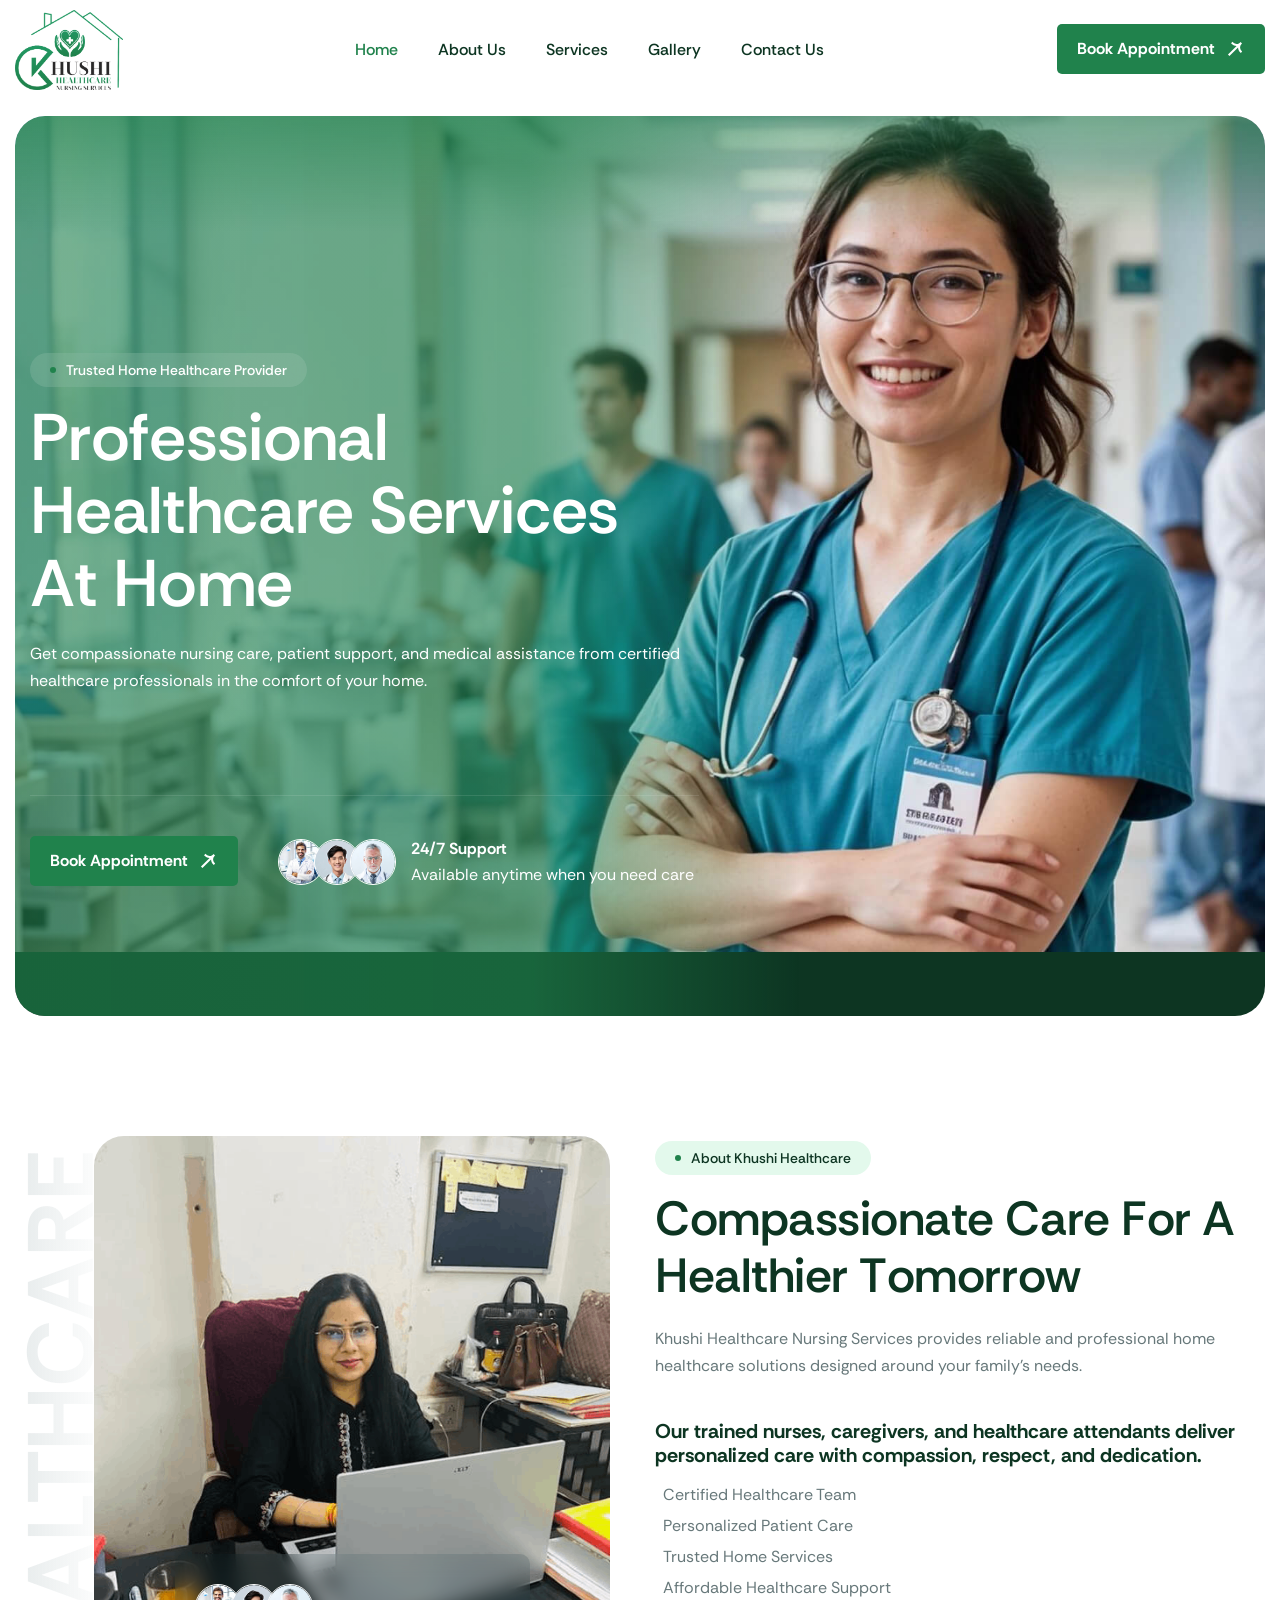
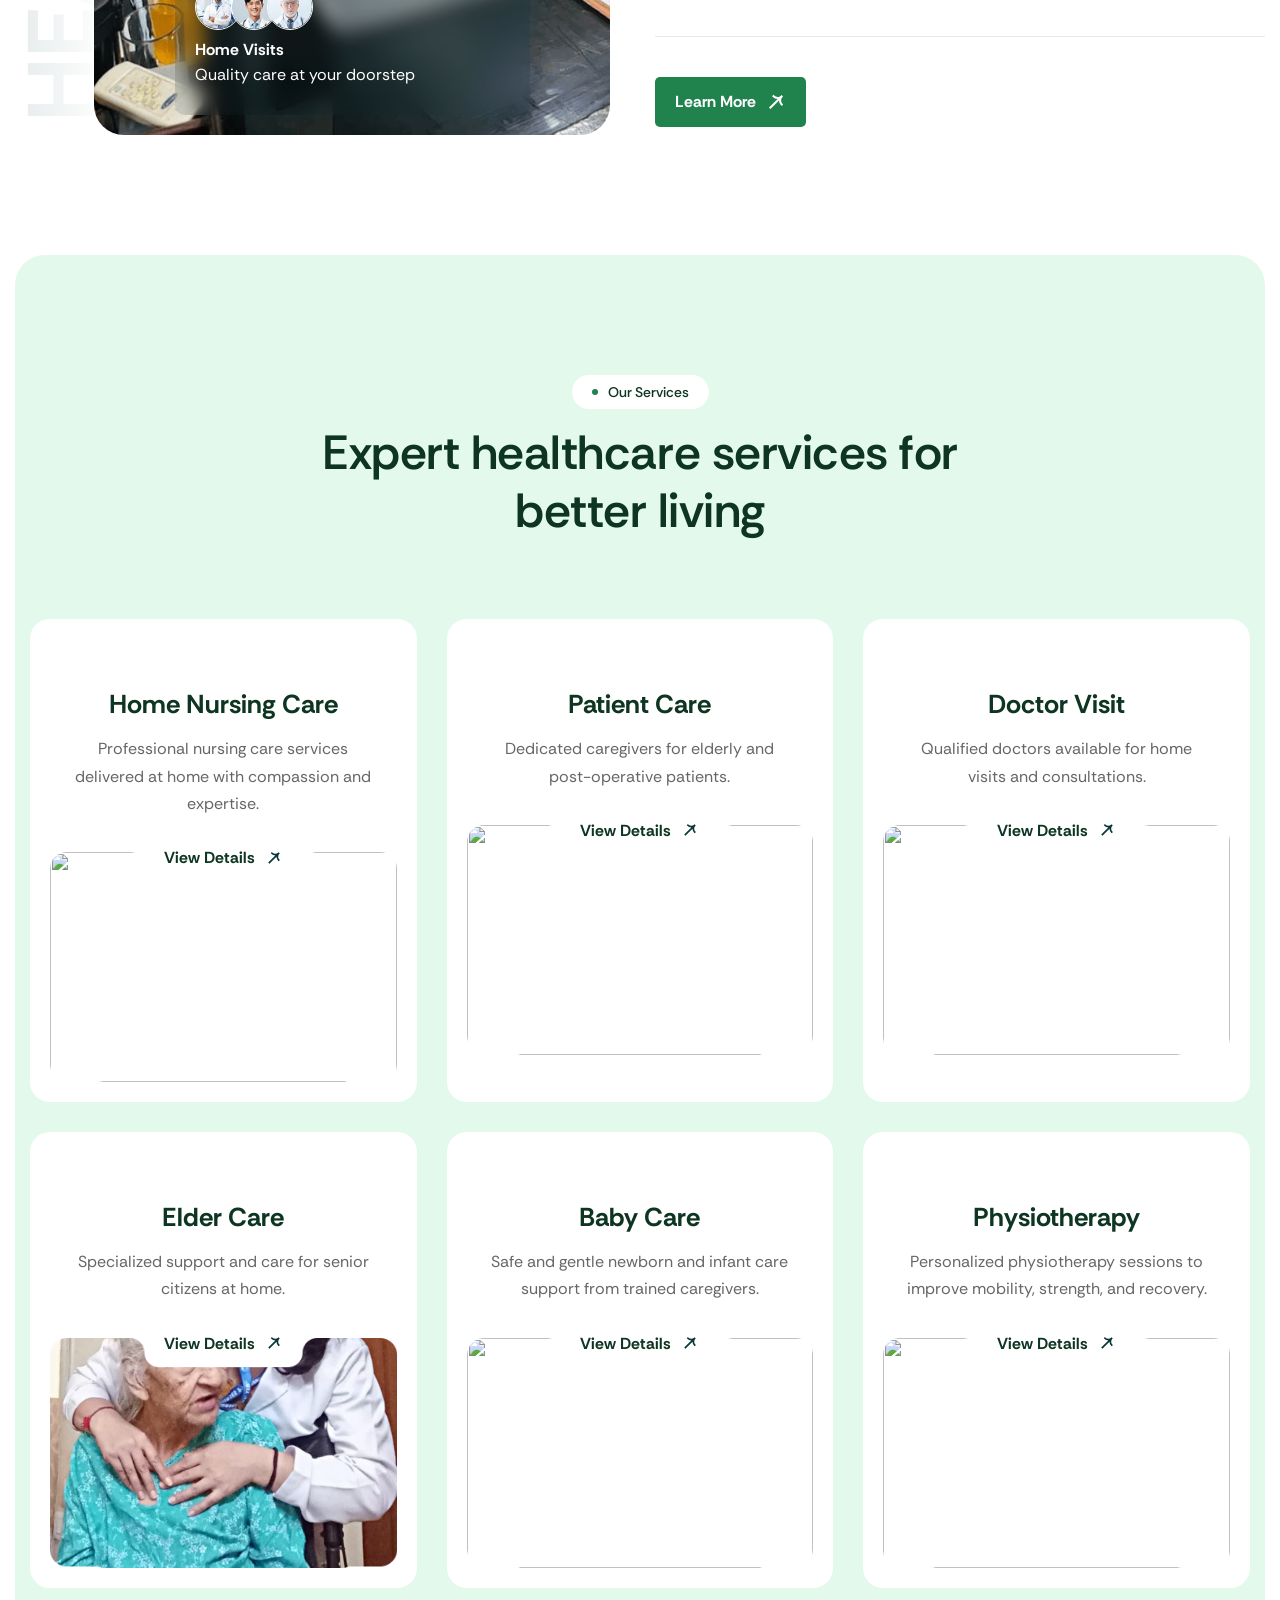
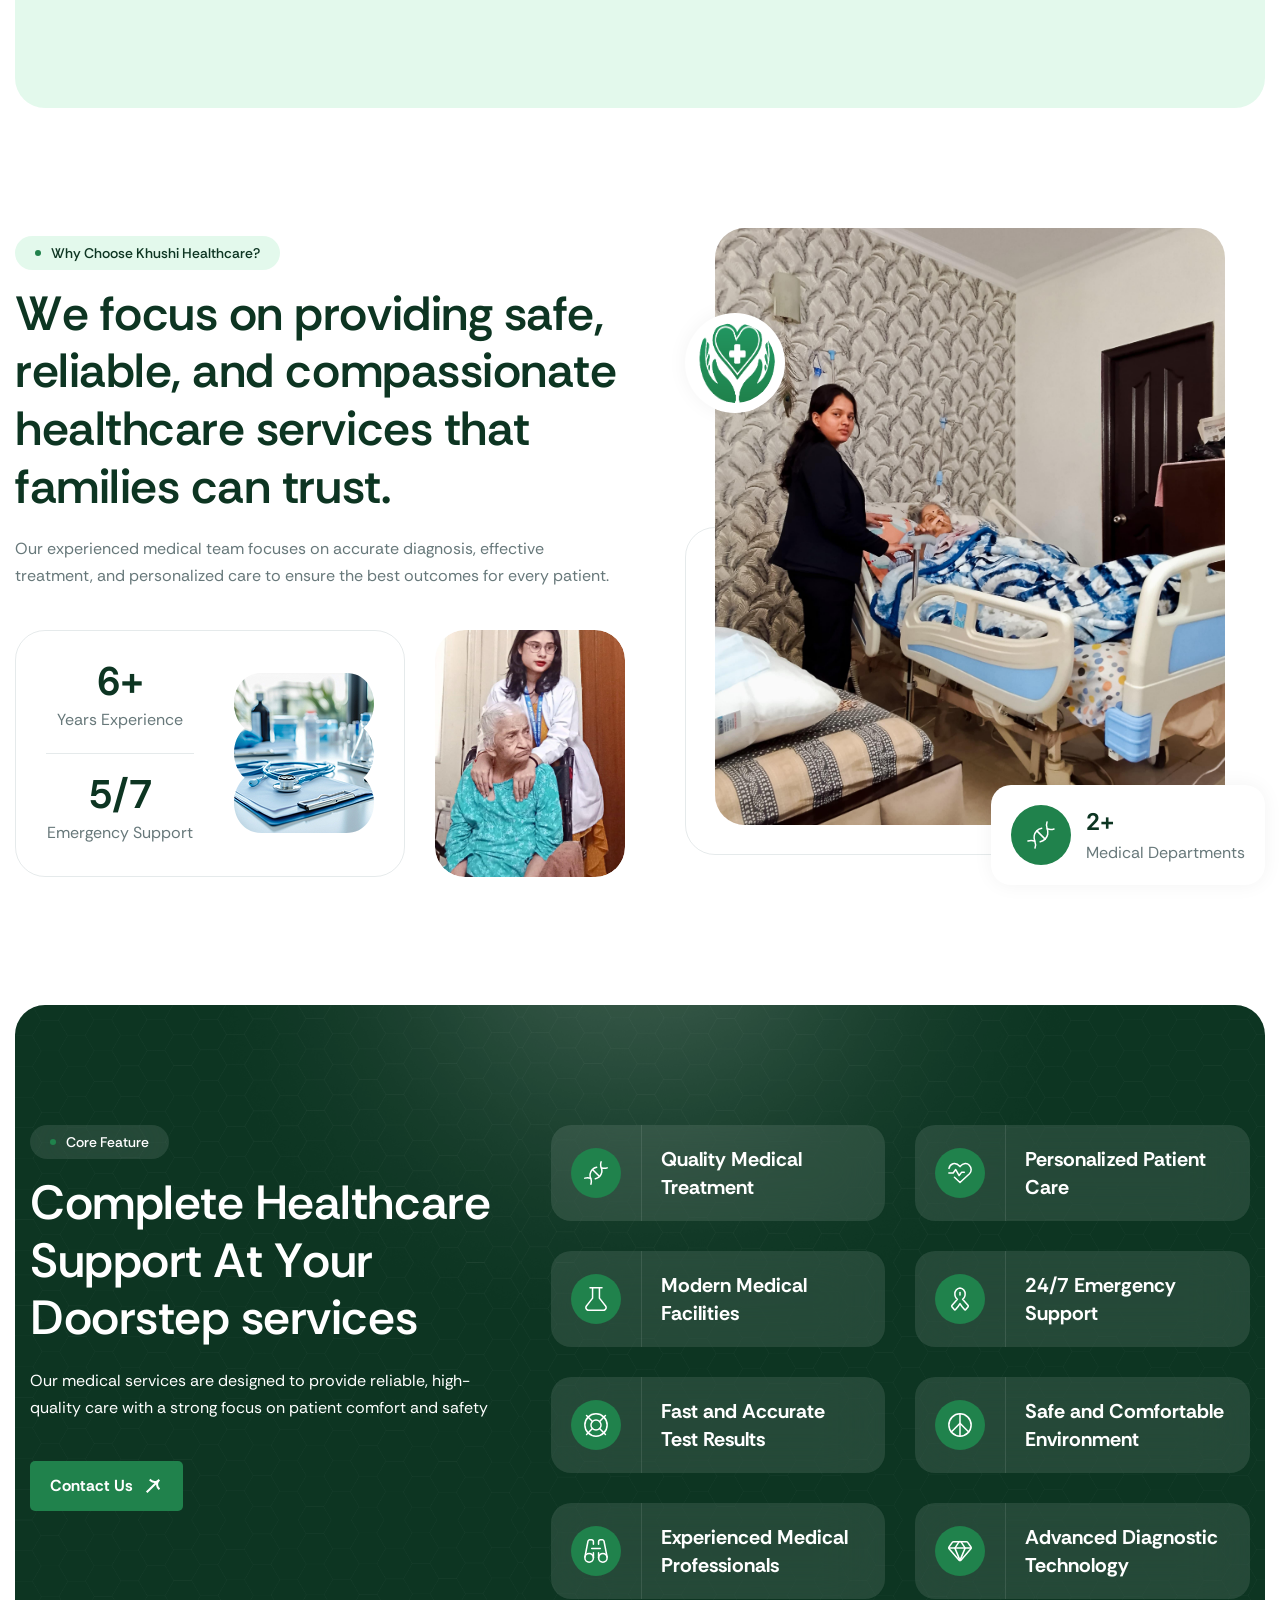
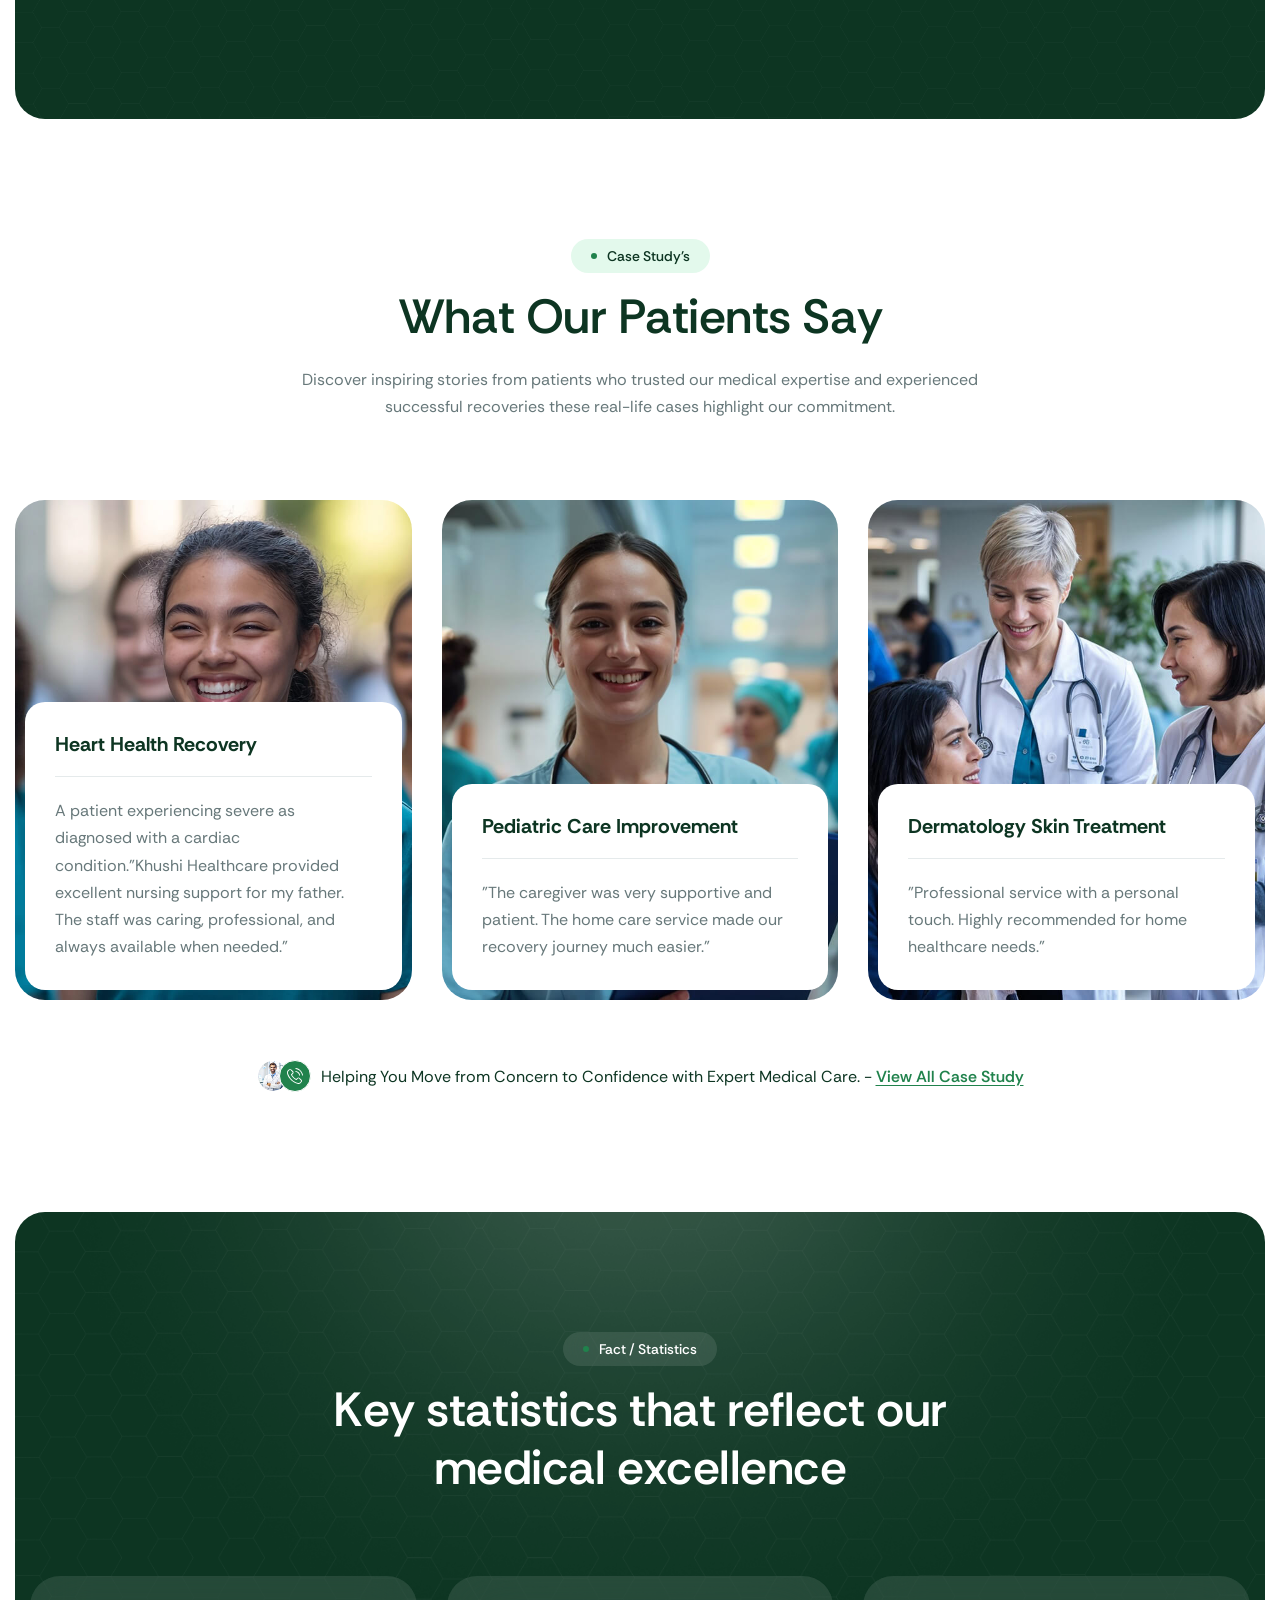
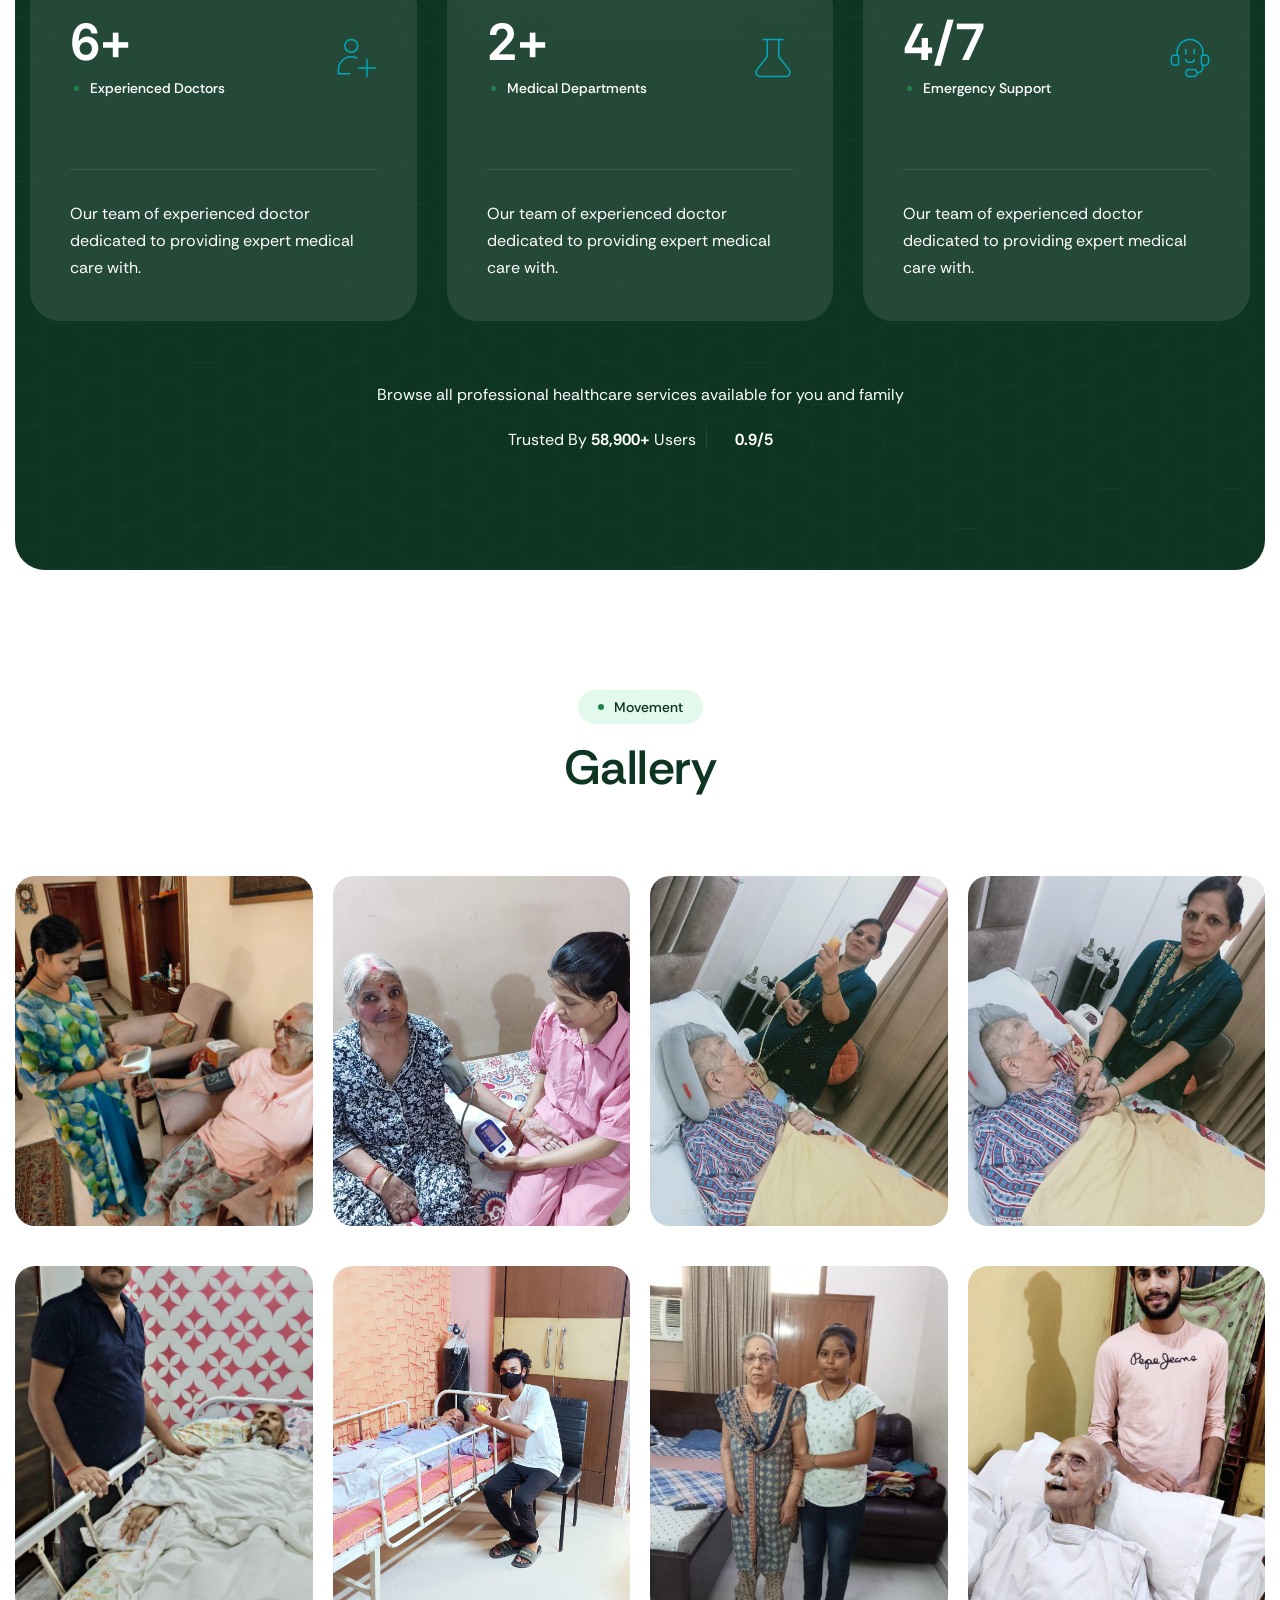
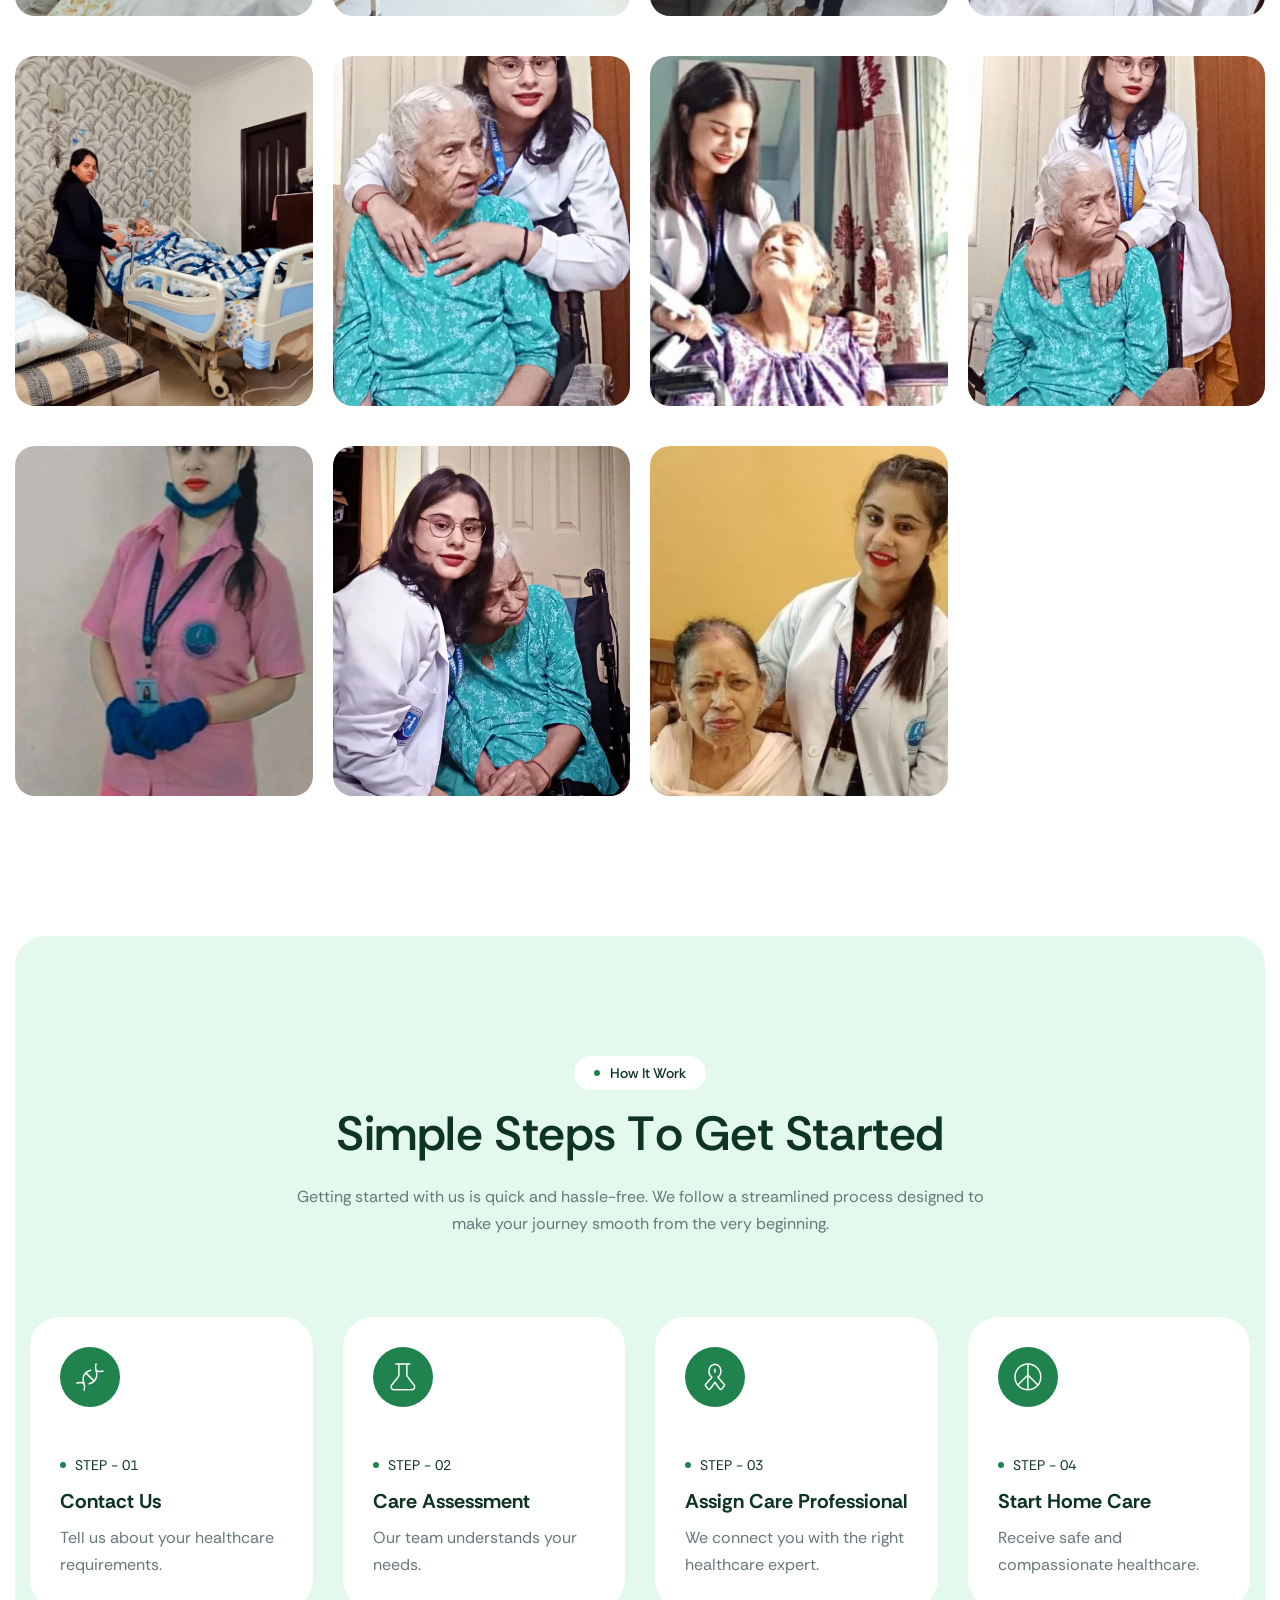
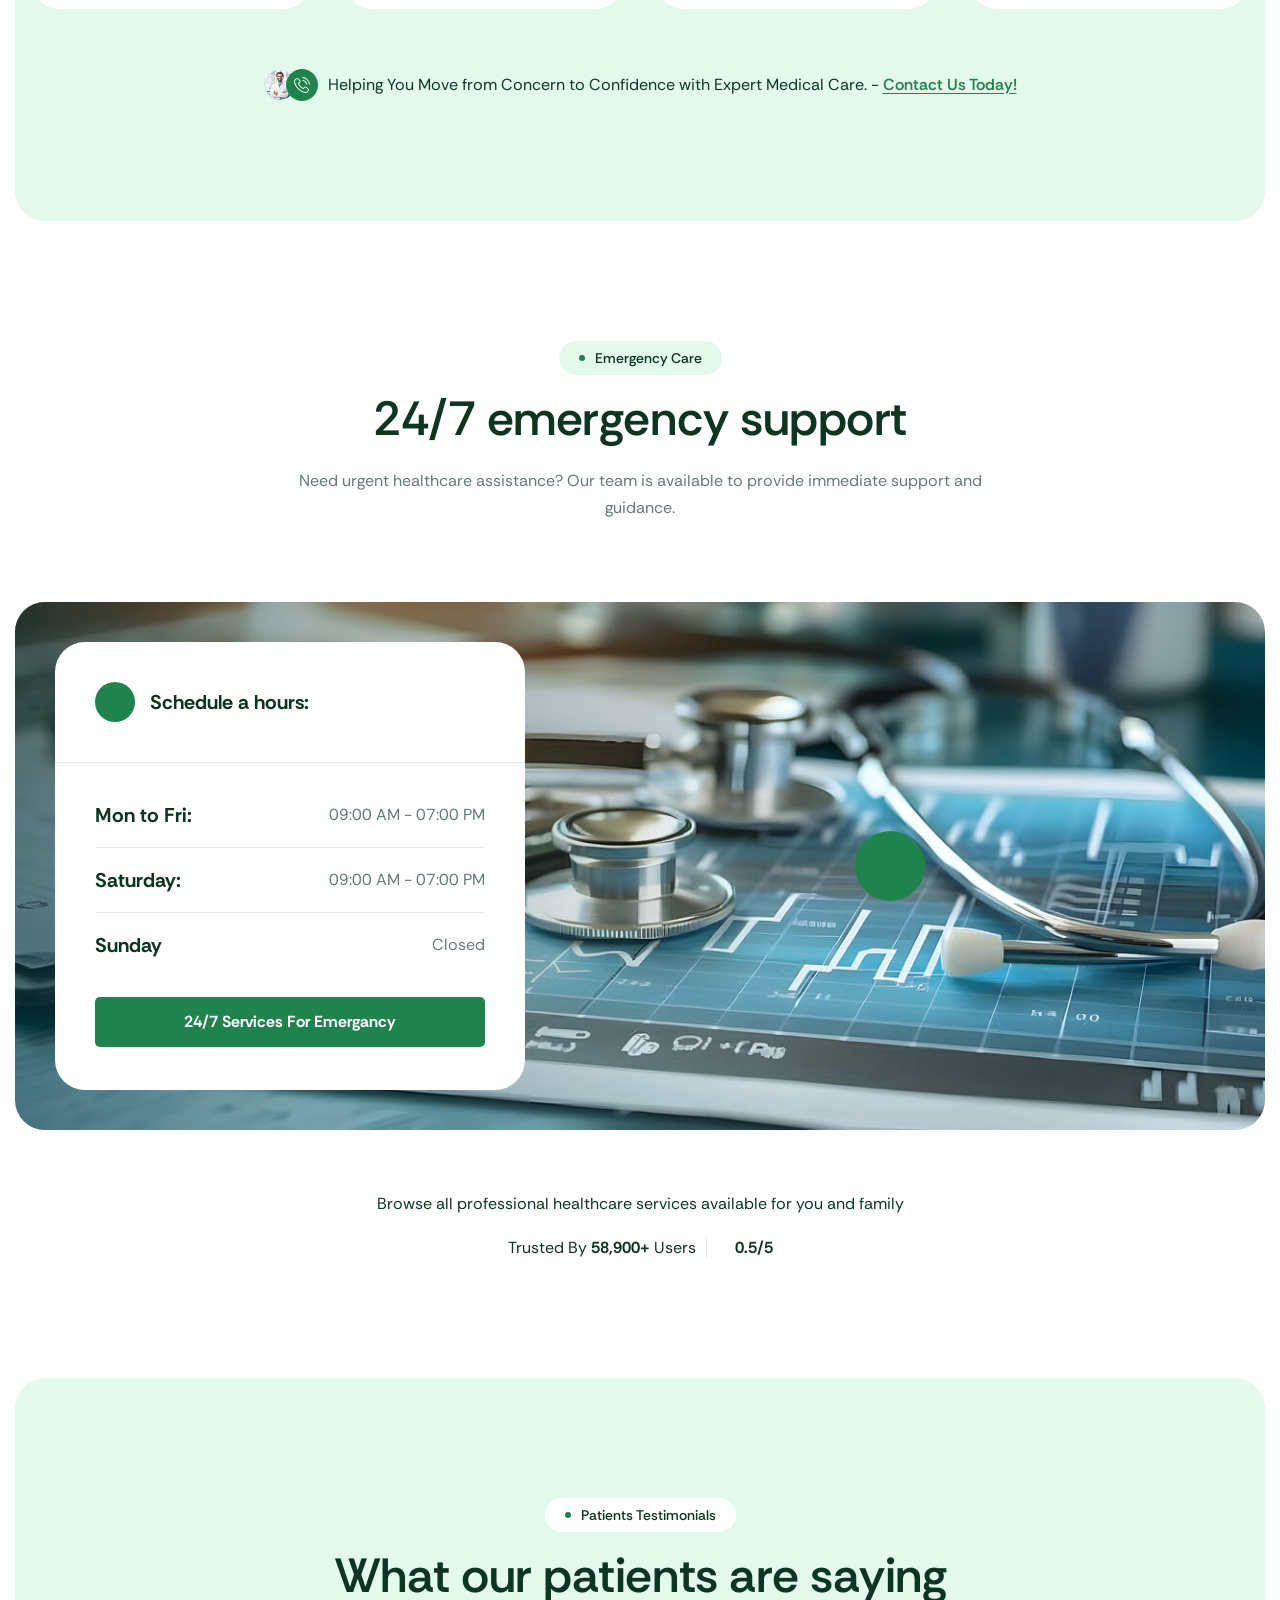
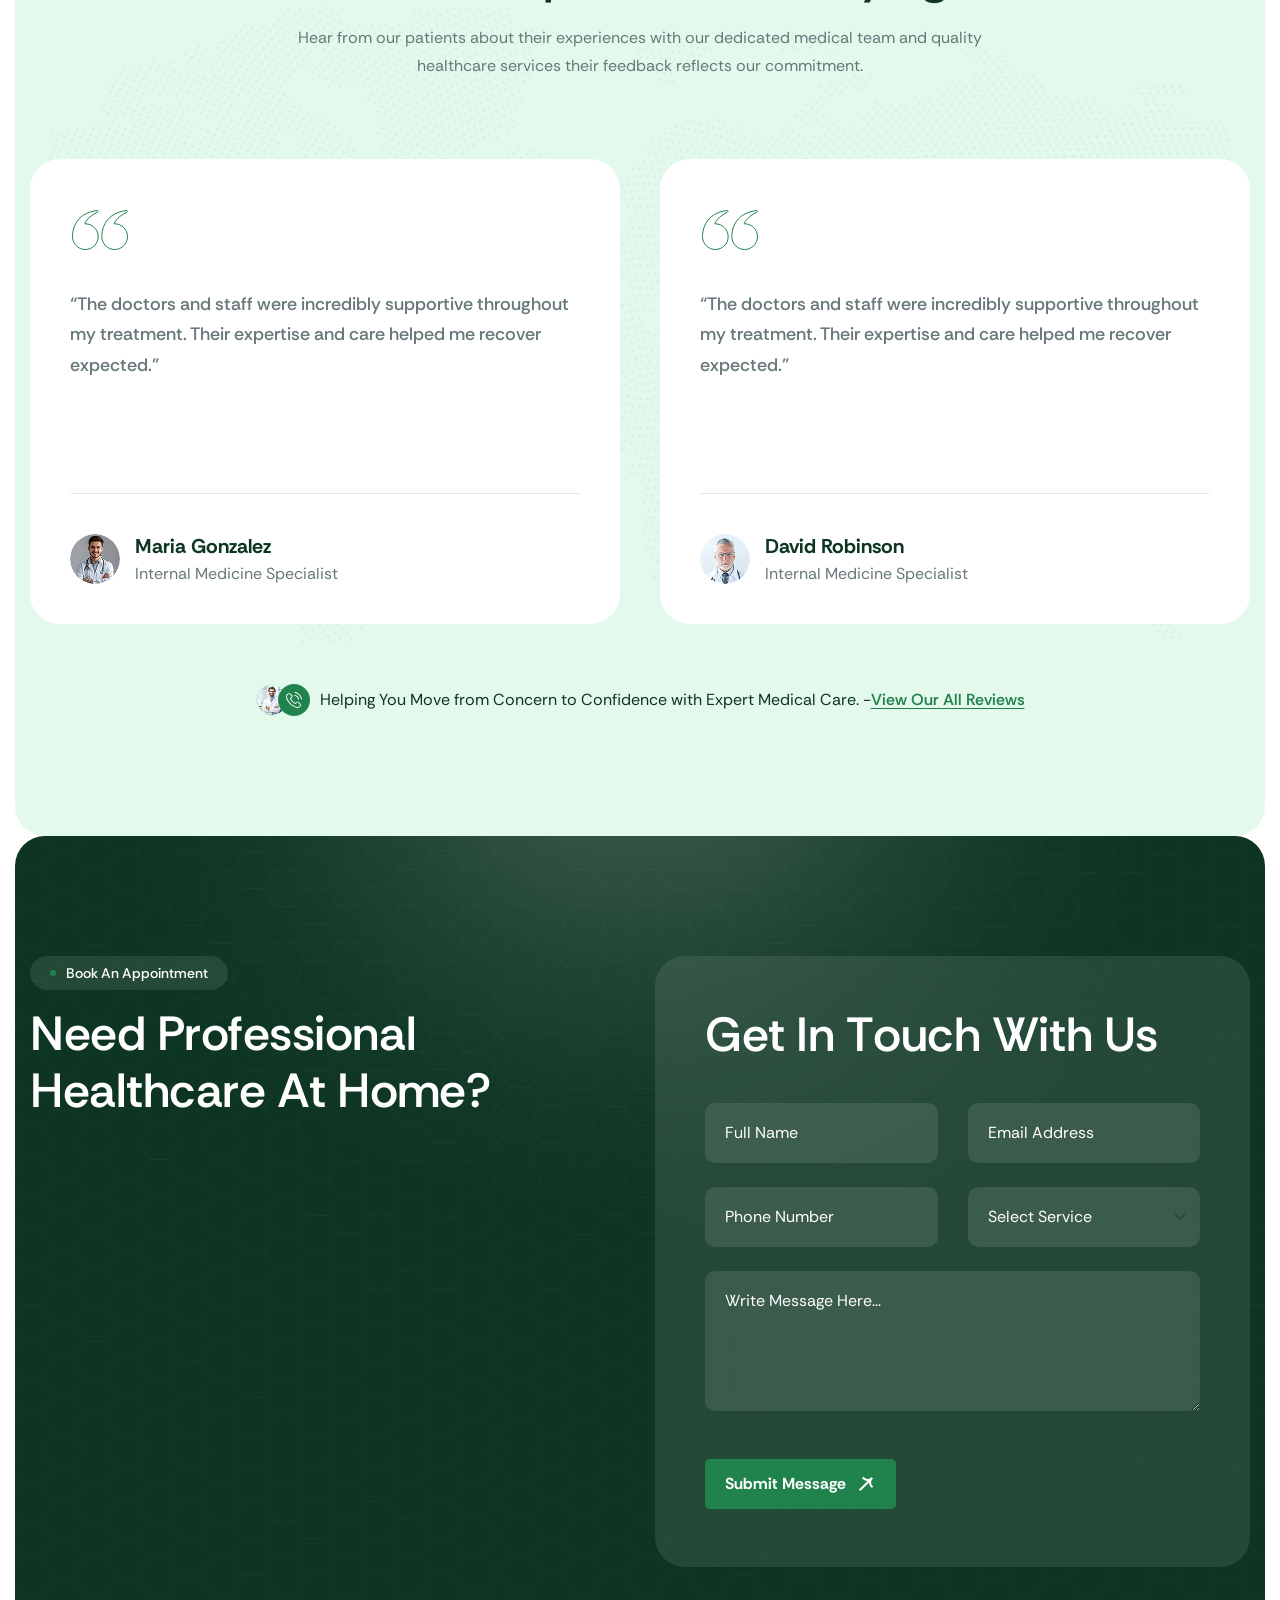
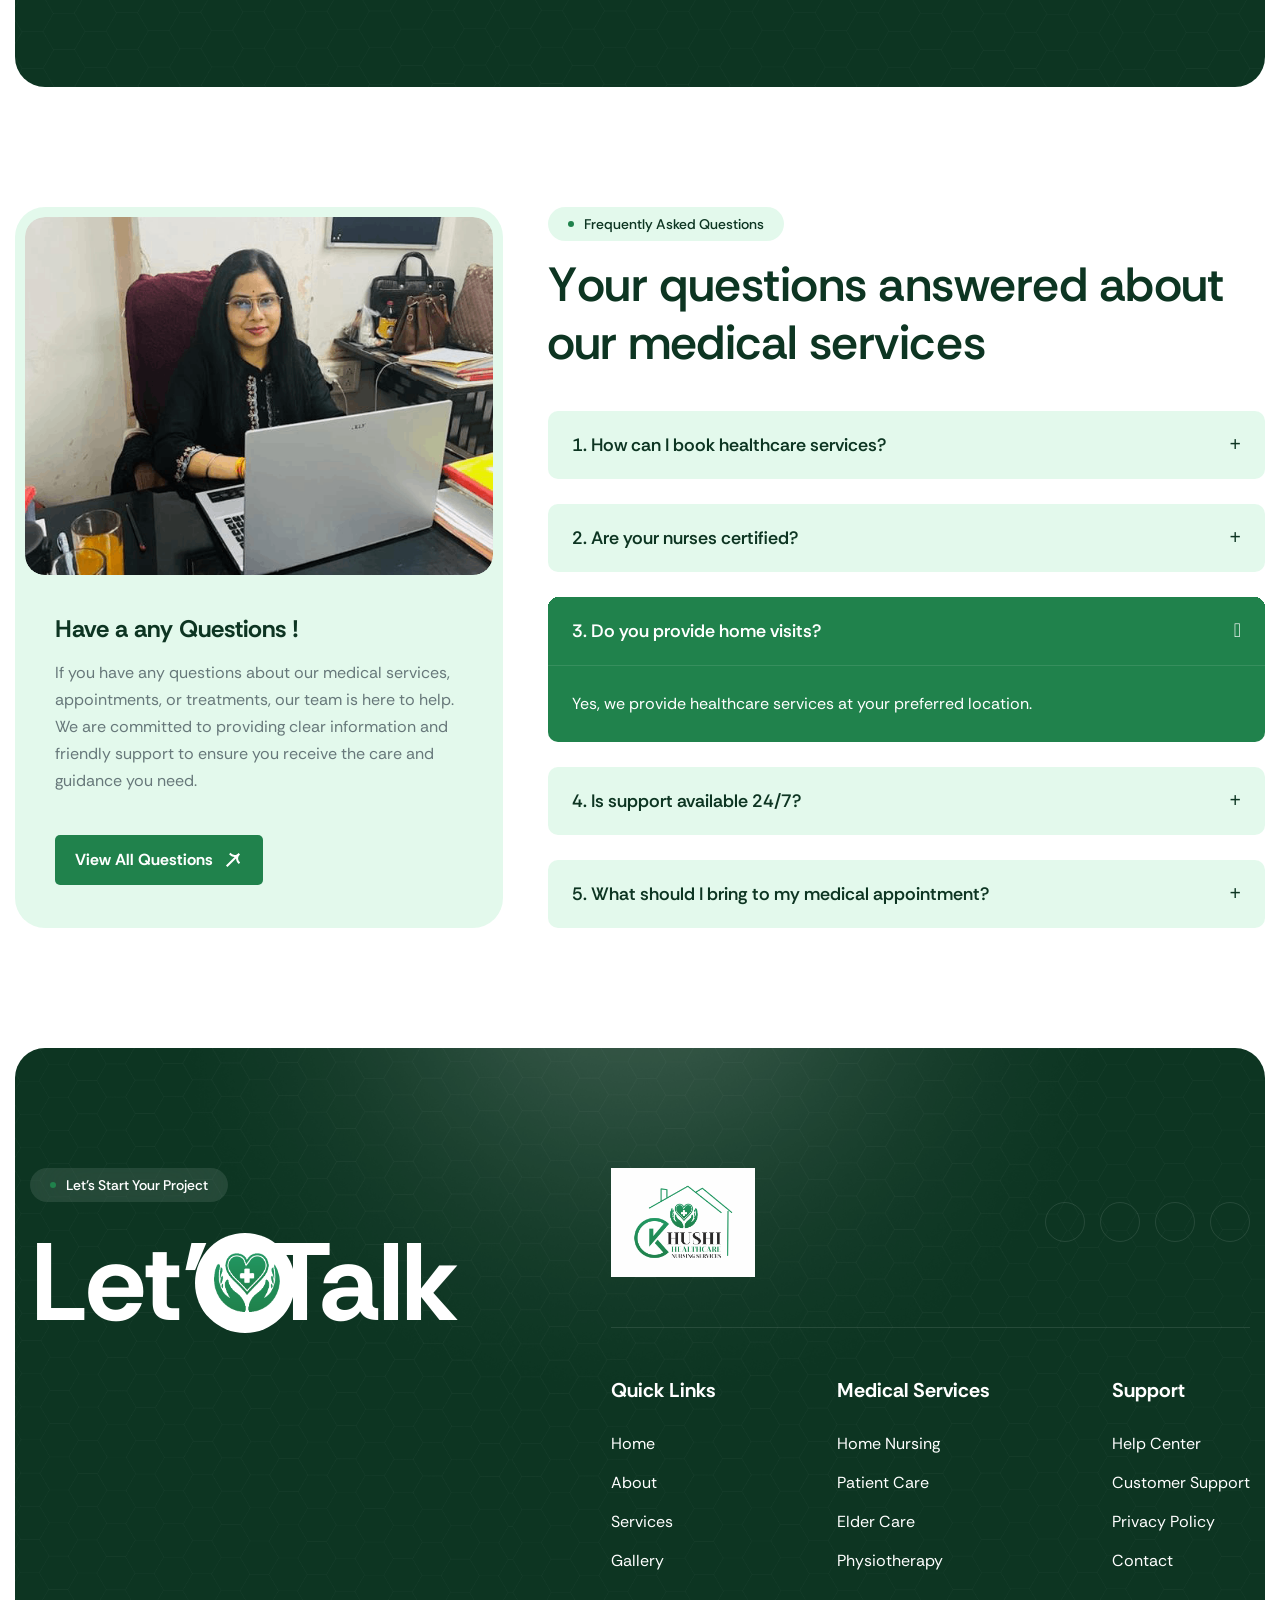
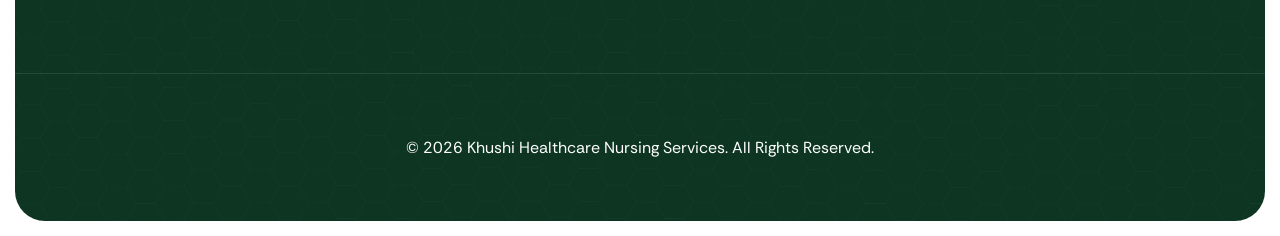
==== index.html @ 906e6c32 "update home" ====
<!DOCTYPE html>
<html lang="zxx">

<head>
    <!-- Meta -->
    <meta charset="utf-8">
    <meta http-equiv="X-UA-Compatible" content="IE=edge">
    <meta name="viewport" content="width=device-width, initial-scale=1.0, maximum-scale=1">
    <meta name="description" content="">
    <meta name="keywords" content="">
    <meta name="author" content="Arisetheme">
    <!-- Page Title -->
    <title>Pluxes - Medical & Healthcare HTML Template</title>
    <!-- Favicon Icon -->
    <link rel="shortcut icon" type="image/x-icon" href="images/site-icon.png">
    <!-- Google Fonts Css-->
    <link rel="preconnect" href="https://fonts.googleapis.com/">
    <link rel="preconnect" href="https://fonts.gstatic.com/" crossorigin>
    <link href="https://fonts.googleapis.com/css2?family=Rethink+Sans:ital,wght@0,400..800;1,400..800&amp;display=swap"
        rel="stylesheet">
    <!-- Bootstrap Css -->
    <link href="css/bootstrap.min.css" rel="stylesheet" media="screen">
    <!-- SlickNav Css -->
    <link href="css/slicknav.min.css" rel="stylesheet">
    <!-- Swiper Css -->
    <link rel="stylesheet" href="css/swiper-bundle.min.css">
    <link rel="stylesheet" href="https://cdnjs.cloudflare.com/ajax/libs/font-awesome/7.0.1/css/all.min.css">
    <!-- Animated Css -->
    <link href="css/animate.css" rel="stylesheet">
    <!-- lightbox  -->
      <link rel="stylesheet" href="https://cdnjs.cloudflare.com/ajax/libs/fancybox/3.5.7/jquery.fancybox.min.css"
    <!-- Magnific Popup Core Css File -->
    <link rel="stylesheet" href="css/magnific-popup.css">
    <!-- Mouse Cursor Css File -->
    <link rel="stylesheet" href="css/mousecursor.css">
    <!-- Main Custom Css -->
    <link href="css/custom.css" rel="stylesheet" media="screen">
</head>

<body>



    <!-- Header Start -->
    <header class="main-header">
        <div class="header-sticky">
            <nav class="navbar navbar-expand-lg">
                <div class="container">
                    <!-- Logo Start -->
                    <a class="navbar-brand" href="index.html">
                        <img src="images/site-logo-new.png" alt="Logo">
                    </a>
                    <!-- Logo End -->

                    <!-- Main Menu Start -->
                    <div class="collapse navbar-collapse main-menu">
                        <div class="nav-menu-wrapper">
                            <ul class="navbar-nav mr-auto" id="menu">
                                <li class="nav-item"><a class="nav-link active" href="index.html">Home</a>
                                </li>
                                <li class="nav-item"><a class="nav-link" href="#">About Us</a>
                                <li class="nav-item"><a class="nav-link" href="#">Services</a></li>
                                <li class="nav-item"><a class="nav-link" href="#">Gallery</a></li>
                                <li class="nav-item"><a class="nav-link" href="contact.html">Contact Us</a></li>
                                <li class="nav-item highlighted-menu"><a class="nav-link"
                                        href="contact.html">Book Appointment</a></li>
                            </ul>
                        </div>

                        <!-- Header Btn Start -->
                        <div class="header-btn">
                            <a href="tel:9266844161" class="btn-default btn-highlighted">Book Appointment</a>
                        </div>
                        <!-- Header Btn End -->
                    </div>
                    <!-- Main Menu End -->
                    <div class="navbar-toggle"></div>
                </div>
            </nav>
            <div class="responsive-menu"></div>
        </div>
    </header>
    <!-- Header End -->

    <!-- Hero Section Start -->
    <div class="hero dark-section parallaxie">
        <div class="container">
            <div class="row">
                <div class="col-xl-7">
                    <!-- Hero Content Start -->
                    <div class="hero-content">
                        <!-- Section Title Start -->
                        <div class="section-title">
                            <span class="section-sub-title wow fadeInUp">Trusted Home Healthcare Provider</span>
                            <h1 class="text-anime-style-3" data-cursor="-opaque">Professional Healthcare Services At Home</h1>
                            <p class="wow fadeInUp" data-wow-delay="0.2s">Get compassionate nursing care, patient support, and medical assistance from certified healthcare professionals in the comfort of your home.</p>
                        </div>
                        <!-- Section Title End -->

                        <!-- Hero Content Body Start -->
                        <div class="hero-content-body wow fadeInUp" data-wow-delay="0.4s">
                            <!-- Hero Button Start -->
                            <div class="hero-btn">
                                <a href="tel:9266844161" class="btn-default btn-highlighted">Book Appointment</a>
                            </div>
                            <!-- Hero Button End -->

                            <!-- Hero Client Box Start -->
                            <div class="hero-client-box">
                                <!-- Satisfy Client Image Start -->
                                <div class="satisfy-client-images">
                                    <div class="satisfy-client-image">
                                        <figure class="image-anime">
                                            <img src="images/author-1.jpg" alt="">
                                        </figure>
                                    </div>
                                    <div class="satisfy-client-image">
                                        <figure class="image-anime">
                                            <img src="images/author-2.jpg" alt="">
                                        </figure>
                                    </div>
                                    <div class="satisfy-client-image">
                                        <figure class="image-anime">
                                            <img src="images/author-3.jpg" alt="">
                                        </figure>
                                    </div>
                                </div>
                                <!-- Satisfy Client Image End -->

                                <!-- Hero Client Content Start -->
                                <div class="hero-client-content">
                                    <h2>24/7 Support</h2>
                                    <p>Available anytime when you need care</p>
                                </div>
                                <!-- Hero Client Content End -->
                            </div>
                            <!-- Hero Client Box End -->
                        </div>
                        <!-- Hero Content Body End -->
                    </div>
                    <!-- Hero Content End -->
                </div>
            </div>
        </div>
    </div>
    <!-- Hero Section End -->

    <!-- About Us Section Start -->
    <div class="about-us">
        <div class="container">
            <div class="row">
                <div class="col-xl-6">
                    <!-- About Us Image Box Start -->
                    <div class="about-us-image-box wow fadeInUp">
                        <!-- About Image Title Start -->
                        <div class="about-image-title">
                            <h2>Healthcare</h2>
                        </div>
                        <!-- About Image Title End -->

                        <!-- About Image Box 1 Start -->
                        <div class="about-image-box-1">
                            <!-- About Us Image Start -->
                            <div class="about-us-image">
                                <figure>
                                    <img src="images/owner-img.png" alt="owner-img">
                                </figure>
                            </div>
                            <!-- About Us Image End -->

                            <!-- About Review Box Start -->
                            <div class="about-review-box hero-client-box">
                                <!-- Satisfy Client Image Start -->
                                <div class="satisfy-client-images">
                                    <div class="satisfy-client-image">
                                        <figure class="image-anime">
                                            <img src="images/author-1.jpg" alt="">
                                        </figure>
                                    </div>
                                    <div class="satisfy-client-image">
                                        <figure class="image-anime">
                                            <img src="images/author-2.jpg" alt="">
                                        </figure>
                                    </div>
                                    <div class="satisfy-client-image">
                                        <figure class="image-anime">
                                            <img src="images/author-3.jpg" alt="">
                                        </figure>
                                    </div>
                                </div>
                                <!-- Satisfy Client Image End -->

                                <!-- Hero Client Content Start -->
                                <div class="hero-client-content">
                                    <h2>Home Visits</h2>
                                    <p>Quality care at your doorstep</p>
                                </div>
                                <!-- Hero Client Content End -->
                            </div>
                            <!-- About Review Box End -->
                        </div>
                        <!-- About Image Box 1 End -->
                    </div>
                    <!-- About Us Image Box End -->
                </div>

                <div class="col-xl-6">
                    <!-- About Us Content Start -->
                    <div class="about-us-content">
                        <!-- Section Title Start -->
                        <div class="section-title">
                            <span class="section-sub-title wow fadeInUp">About Khushi Healthcare</span>
                            <h2 class="text-anime-style-3" data-cursor="-opaque">Compassionate Care For A Healthier Tomorrow</h2>
                            <p class="wow fadeInUp" data-wow-delay="0.2s">Khushi Healthcare Nursing Services provides reliable and professional home healthcare solutions designed around your family's needs.</p>
                        </div>
                        <!-- Section Title End -->

                        <!-- About Us Item List Start -->
                        <div class="about-us-item-list wow fadeInUp" data-wow-delay="0.4s">
                            <!-- About Us Item Start -->
                            <div class="about-us-item">
                                <h4>Our trained nurses, caregivers, and healthcare attendants deliver personalized care with compassion, respect, and dedication.</h4>
                                <ul>
                                    <li><i class="fa fa-check-circle" aria-hidden="true"></i> Certified Healthcare Team</li>
                                    <li><i class="fa fa-check-circle" aria-hidden="true"></i> Personalized Patient Care</li>
                                    <li><i class="fa fa-check-circle" aria-hidden="true"></i> Trusted Home Services</li>
                                    <li><i class="fa fa-check-circle" aria-hidden="true"></i> Affordable Healthcare Support</li>
                                </ul>
                            </div>
                            <!-- About Us Item End -->

                            
                        </div>
                        <!-- About Us Item List End -->

                        <!-- About Content Footer Start -->
                        <div class="about-content-footer wow fadeInUp" data-wow-delay="0.6s">
                            <!-- About Us Button Start -->
                            <div class="about-us-btn">
                                <a href="#" class="btn-default">Learn More</a>
                            </div>
                            <!-- About Us Button End -->

                        </div>
                        <!-- About Content Footer End -->
                    </div>
                    <!-- About Us Content End -->
                </div>
            </div>
        </div>
    </div>
    <!-- About Us Section End -->

    <!-- Our Service Section Start -->
    <div class="our-service bg-section">
        <div class="container">
            <div class="row section-row">
                <div class="col-lg-12">
                    <!-- Section Title Start -->
                    <div class="section-title section-title-center">
                        <span class="section-sub-title wow fadeInUp">Our Services</span>
                        <h2 class="text-anime-style-3" data-cursor="-opaque">Expert healthcare services for better
                            living</h2>
                    </div>
                    <!-- Section Title End -->
                </div>
            </div>

             <div class="services-grid">

                <!-- Card 1 -->
                <div class="service-block wow fadeInUp">
                    <div class="inner-block">

                        <div class="content-box">
                            <div class="inner-box">

                                <div class="icon">
                                   <i class="fa fa-bed" aria-hidden="true"></i>
                                </div>

                                <h4 class="service-title">
                                    Home Nursing Care
                                </h4>

                                <div class="service-details">
                                    Professional nursing care services delivered
                                    at home with compassion and expertise.
                                </div>

                                <a href="#" class="readmore-btn">View Details</a>

                            </div>
                        </div>

                        <div class="image">
                            <img src="https://images.unsplash.com/photo-1584515933487-779824d29309?w=800" alt="">
                            <img src="https://images.unsplash.com/photo-1584515933487-779824d29309?w=800" alt="">
                        </div>

                    </div>
                </div>

                <!-- Card 2 -->
                <div class="service-block wow fadeInUp" data-wow-delay="0.2s"">
                    <div class="inner-block">

                        <div class="content-box">
                            <div class="inner-box">

                                <div class="icon">
                                    <i class="fas fa-heartbeat"></i>
                                </div>

                                <h4 class="service-title">
                                    Patient Care
                                </h4>

                                <div class="service-details">
                                    Dedicated caregivers for elderly and
                                    post-operative patients.
                                </div>

                                <a href="#" class="readmore-btn">View Details</a>

                            </div>
                        </div>

                        <div class="image">
                            <img src="https://images.unsplash.com/photo-1631815589968-fdb09a223b1e?w=800" alt="">
                            <img src="https://images.unsplash.com/photo-1631815589968-fdb09a223b1e?w=800" alt="">
                        </div>

                    </div>
                </div>

                <!-- Card 3 -->
                <div class="service-block wow fadeInUp" data-wow-delay="0.4s"">
                    <div class="inner-block">

                        <div class="content-box">
                            <div class="inner-box">

                                <div class="icon">
                                    <i class="fas fa-stethoscope"></i>
                                </div>

                                <h4 class="service-title">
                                    Doctor Visit
                                </h4>

                                <div class="service-details">
                                    Qualified doctors available for home visits
                                    and consultations.
                                </div>

                                <a href="#" class="readmore-btn">View Details</a>

                            </div>
                        </div>

                        <div class="image">
                            <img src="https://images.unsplash.com/photo-1576091160550-2173dba999ef?w=800" alt="">
                            <img src="https://images.unsplash.com/photo-1576091160550-2173dba999ef?w=800" alt="">
                        </div>

                    </div>
                </div>

                <!-- Card 4 -->
                <div class="service-block wow fadeInUp" data-wow-delay="0.6s"">
                    <div class="inner-block">

                        <div class="content-box">
                            <div class="inner-box">

                                <div class="icon">
                                    <i class="fas fa-wheelchair"></i>
                                </div>

                                <h4 class="service-title">
                                    Elder Care
                                </h4>

                                <div class="service-details">
                                    Specialized support and care for senior
                                    citizens at home.
                                </div>

                                <a href="#" class="readmore-btn">View Details</a>

                            </div>
                        </div>

                        <div class="image">
                            <img src="images/gallery-10.jpeg" alt="elder care">
                            <img src="images/gallery-10.jpeg" alt="elder care">
                        </div>

                    </div>
                </div>
                <!-- Card 5 -->
                <div class="service-block wow fadeInUp" data-wow-delay="0.6s"">
                    <div class="inner-block">

                        <div class="content-box">
                            <div class="inner-box">

                                <div class="icon">
                                    <i class="fa fa-child" aria-hidden="true"></i>
                                </div>

                                <h4 class="service-title">
                                    Baby Care
                                </h4>

                                <div class="service-details">
                                    Safe and gentle newborn and infant care support from trained caregivers.
                                </div>

                                <a href="#" class="readmore-btn">View Details</a>

                            </div>
                        </div>

                        <div class="image">
                            <img src="https://images.unsplash.com/photo-1470116945706-e6bf5d5a53ca?q=80&w=1074&auto=format&fit=crop&ixlib=rb-4.1.0&ixid=M3wxMjA3fDB8MHxwaG90by1wYWdlfHx8fGVufDB8fHx8fA%3D%3D" alt="">
                            <img src="https://images.unsplash.com/photo-1470116945706-e6bf5d5a53ca?q=80&w=1074&auto=format&fit=crop&ixlib=rb-4.1.0&ixid=M3wxMjA3fDB8MHxwaG90by1wYWdlfHx8fGVufDB8fHx8fA%3D%3D" alt="">
                        </div>

                    </div>
                </div>
                <!-- Card 6 -->
                <div class="service-block wow fadeInUp" data-wow-delay="0.6s"">
                    <div class="inner-block">

                        <div class="content-box">
                            <div class="inner-box">

                                <div class="icon">
                                    <i class="fa fa-user-md" aria-hidden="true"></i>
                                </div>

                                <h4 class="service-title">
                                   Physiotherapy
                                </h4>

                                <div class="service-details">
                                   Personalized physiotherapy sessions to improve mobility, strength, and recovery.
                                </div>

                                <a href="#" class="readmore-btn">View Details</a>

                            </div>
                        </div>

                        <div class="image">
                            <img src="https://plus.unsplash.com/premium_photo-1661779394380-e372d6a1f198?q=80&w=1170&auto=format&fit=crop&ixlib=rb-4.1.0&ixid=M3wxMjA3fDB8MHxwaG90by1wYWdlfHx8fGVufDB8fHx8fA%3D%3D" alt="">
                            <img src="https://plus.unsplash.com/premium_photo-1661779394380-e372d6a1f198?q=80&w=1170&auto=format&fit=crop&ixlib=rb-4.1.0&ixid=M3wxMjA3fDB8MHxwaG90by1wYWdlfHx8fGVufDB8fHx8fA%3D%3D" alt="">
                        </div>

                    </div>
                </div>

            </div>

        </div>
    </div>
    <!-- Our Service Section End -->

    <!-- Why Choose Us Section Start -->
    <div class="why-choose-us">
        <div class="container">
            <div class="row align-items-center">
                <div class="col-xl-6">
                    <!-- Why Choose Us Content Start -->
                    <div class="why-choose-us-content">
                        <!-- Section Title Start -->
                        <div class="section-title">
                            <span class="section-sub-title wow fadeInUp">Why Choose Khushi Healthcare?</span>
                            <h2 class="text-anime-style-3" data-cursor="-opaque">We focus on providing safe, reliable, and compassionate healthcare services that families can trust.</h2>
                            <p class="wow fadeInUp" data-wow-delay="0.2s">Our experienced medical team focuses on
                                accurate diagnosis, effective treatment, and personalized care to ensure the best
                                outcomes for every patient.</p>
                        </div>
                        <!-- Section Title End -->

                        <!-- Why Choose Us Body Start -->
                        <div class="why-choose-us-body">
                            <!-- Why Choose Counter Box Start -->
                            <div class="why-choose-counter-box wow fadeInUp" data-wow-delay="0.4s">
                                <!-- Why choose Counter Item List Start -->
                                <div class="why-choose-counter-item-list">
                                    <!-- Why choose Counter Item Start -->
                                    <div class="why-choose-counter-item">
                                        <h2><span class="counter">25</span>+</h2>
                                        <p>Years Experience</p>
                                    </div>
                                    <!-- Why choose Counter Item End -->

                                    <!-- Why choose Counter Item Start -->
                                    <div class="why-choose-counter-item">
                                        <h2><span class="counter">24</span>/7</h2>
                                        <p>Emergency Support</p>
                                    </div>
                                    <!-- Why choose Counter Item End -->
                                </div>
                                <!-- Why Choose Counter Item List End -->

                                <!-- Why Choose Counter Image Start -->
                                <div class="why-choose-counter-image">
                                    <figure class="image-anime">
                                        <img src="images/why-choose-counter-image.jpg" alt="">
                                    </figure>
                                </div>
                                <!-- Why Choose Counter Image End -->
                            </div>
                            <!-- Why Choose Counter Box End -->

                            <!-- Why Choose Body Image Start -->
                            <div class="why-choose-body-image">
                                <figure class="image-anime reveal">
                                    <img src="images/gallery-12.jpeg" alt="gallery-12">
                                </figure>
                            </div>
                            <!-- Why Choose Body Image End -->
                        </div>
                        <!-- Why Choose Us Body End -->
                    </div>
                    <!-- Why Choose Us Content End -->
                </div>

                <div class="col-xl-6">
                    <!-- Why choose Us Image Box Start -->
                    <div class="why-choose-us-image-box wow fadeInUp">
                        <!-- Why Choose Experience Circle Start -->
                        <div class="years-experience-circle">
                            <figure>
                                <img src="images/site-icon.png" alt="site-icon">
                            </figure>
                        </div>
                        <!-- Why Choose Experience Circle End -->

                        <!-- Why Choose Us Image Start -->
                        <div class="why-choose-us-image">
                            <figure>
                                <img src="images/gallery-9.jpeg" alt="gallery-9">
                            </figure>
                        </div>
                        <!-- Why Choose Us Image End -->

                        <!-- Why Choose Cta Box Start -->
                        <div class="why-choose-cta-box">
                            <div class="icon-box">
                                <img src="images/icon-why-choose-cta-box.svg" alt="">
                            </div>
                            <div class="why-choose-cta-content">
                                <h2><span class="counter">12</span>+</h2>
                                <p>Medical Departments</p>
                            </div>
                        </div>
                        <!-- Why Choose Counter Box End -->
                    </div>
                    <!-- Why choose Us Image Box End -->
                </div>
            </div>
        </div>
    </div>
    <!-- Why Choose Us Section End -->

    <!-- Core Features Section Start -->
    <div class="core-features bg-section dark-section">
        <div class="container">
            <div class="row">
                <div class="col-xl-5">
                    <!-- Core Features Content Start -->
                    <div class="core-features-content">
                        <!-- Section Title Start -->
                        <div class="section-title">
                            <span class="section-sub-title wow fadeInUp">Core Feature</span>
                            <h2 class="text-anime-style-3" data-cursor="-opaque">Complete Healthcare Support At Your Doorstep
                                services</h2>
                            <p class="wow fadeInUp" data-wow-delay="0.2s">Our medical services are designed to provide
                                reliable, high-quality care with a strong focus on patient comfort and safety</p>
                        </div>
                        <!-- Section Title End -->

                        <!-- Core Features Content Button Start -->
                        <div class="core-features-content-btn wow fadeInUp" data-wow-delay="0.4s">
                            <a href="tel:9266844161" class="btn-default btn-highlighted">Contact Us</a>
                        </div>
                        <!-- Core Features Content Button End -->
                    </div>
                    <!-- Core Features Content End -->
                </div>

                <div class="col-xl-7">
                    <!-- Core Features Item List Start -->
                    <div class="core-features-item-list">
                        <!-- Core Features Item Start -->
                        <div class="core-features-item wow fadeInUp">
                            <div class="icon-box">
                                <img src="images/icon-core-features-item-1.svg" alt="">
                            </div>
                            <div class="core-features-item-content">
                                <h3>Quality Medical Treatment</h3>
                            </div>
                        </div>
                        <!-- Core Features Item End -->

                        <!-- Core Features Item Start -->
                        <div class="core-features-item wow fadeInUp" data-wow-delay="0.2s">
                            <div class="icon-box">
                                <img src="images/icon-core-features-item-2.svg" alt="">
                            </div>
                            <div class="core-features-item-content">
                                <h3>Personalized Patient Care</h3>
                            </div>
                        </div>
                        <!-- Core Features Item End -->

                        <!-- Core Features Item Start -->
                        <div class="core-features-item wow fadeInUp" data-wow-delay="0.4s">
                            <div class="icon-box">
                                <img src="images/icon-core-features-item-3.svg" alt="">
                            </div>
                            <div class="core-features-item-content">
                                <h3>Modern Medical Facilities</h3>
                            </div>
                        </div>
                        <!-- Core Features Item End -->

                        <!-- Core Features Item Start -->
                        <div class="core-features-item wow fadeInUp" data-wow-delay="0.6s">
                            <div class="icon-box">
                                <img src="images/icon-core-features-item-4.svg" alt="">
                            </div>
                            <div class="core-features-item-content">
                                <h3>24/7 Emergency Support</h3>
                            </div>
                        </div>
                        <!-- Core Features Item End -->

                        <!-- Core Features Item Start -->
                        <div class="core-features-item wow fadeInUp" data-wow-delay="0.8s">
                            <div class="icon-box">
                                <img src="images/icon-core-features-item-5.svg" alt="">
                            </div>
                            <div class="core-features-item-content">
                                <h3>Fast and Accurate Test Results</h3>
                            </div>
                        </div>
                        <!-- Core Features Item End -->

                        <!-- Core Features Item Start -->
                        <div class="core-features-item wow fadeInUp" data-wow-delay="1s">
                            <div class="icon-box">
                                <img src="images/icon-core-features-item-6.svg" alt="">
                            </div>
                            <div class="core-features-item-content">
                                <h3>Safe and Comfortable Environment</h3>
                            </div>
                        </div>
                        <!-- Core Features Item End -->

                        <!-- Core Features Item Start -->
                        <div class="core-features-item wow fadeInUp" data-wow-delay="1.2s">
                            <div class="icon-box">
                                <img src="images/icon-core-features-item-7.svg" alt="">
                            </div>
                            <div class="core-features-item-content">
                                <h3>Experienced Medical Professionals</h3>
                            </div>
                        </div>
                        <!-- Core Features Item End -->

                        <!-- Core Features Item Start -->
                        <div class="core-features-item wow fadeInUp" data-wow-delay="1.4s">
                            <div class="icon-box">
                                <img src="images/icon-core-features-item-8.svg" alt="">
                            </div>
                            <div class="core-features-item-content">
                                <h3>Advanced Diagnostic Technology</h3>
                            </div>
                        </div>
                        <!-- Core Features Item End -->
                    </div>
                    <!-- Core Features Item List End -->
                </div>
            </div>
        </div>
    </div>
    <!-- Core Features Section End -->

    <!-- Case Study Section Start -->
    <div class="our-case-study">
        <div class="container">
            <div class="row section-row">
                <div class="col-lg-12">
                    <!-- Section Title Start -->
                    <div class="section-title section-title-center">
                        <span class="section-sub-title wow fadeInUp">Case Study's</span>
                        <h2 class="text-anime-style-3" data-cursor="-opaque">What Our Patients Say</h2>
                        <p class="wow fadeInUp" data-wow-delay="0.2s">Discover inspiring stories from patients who
                            trusted our medical expertise and experienced successful recoveries these real-life cases
                            highlight our commitment.</p>
                    </div>
                    <!-- Section Title End -->
                </div>
            </div>

            <div class="row">
                <div class="col-xl-4 col-md-6">
                    <!-- Case Study Item Start -->
                    <div class="case-study-item wow fadeInUp">
                        <div class="case-study-item-image">
                            <a href="#" data-cursor-text="View">
                                <figure>
                                    <img src="images/case-study-image-1.jpg" alt="">
                                </figure>
                            </a>
                        </div>
                        <div class="case-study-item-content">
                            <h2><a href="#">Heart Health Recovery</a></h2>
                            <p>A patient experiencing severe as diagnosed with a cardiac condition."Khushi Healthcare provided excellent nursing support for my father. The staff was caring, professional, and always available when needed."</p>
                        </div>
                    </div>
                    <!-- Case Study Item End -->
                </div>

                <div class="col-xl-4 col-md-6">
                    <!-- Case Study Item Start -->
                    <div class="case-study-item wow fadeInUp" data-wow-delay="0.2s">
                        <div class="case-study-item-image">
                            <a href="#" data-cursor-text="View">
                                <figure>
                                    <img src="images/case-study-image-2.jpg" alt="">
                                </figure>
                            </a>
                        </div>
                        <div class="case-study-item-content">
                            <h2><a href="#">Pediatric Care Improvement</a></h2>
                            <p>"The caregiver was very supportive and patient. The home care service made our recovery journey much easier."</p>
                        </div>
                    </div>
                    <!-- Case Study Item End -->
                </div>

                <div class="col-xl-4 col-md-6">
                    <!-- Case Study Item Start -->
                    <div class="case-study-item wow fadeInUp" data-wow-delay="0.4s">
                        <div class="case-study-item-image">
                            <a href="#" data-cursor-text="View">
                                <figure>
                                    <img src="images/case-study-image-3.jpg" alt="">
                                </figure>
                            </a>
                        </div>
                        <div class="case-study-item-content">
                            <h2><a href="#">Dermatology Skin Treatment</a></h2>
                            <p>"Professional service with a personal touch. Highly recommended for home healthcare needs."</p>
                        </div>
                    </div>
                    <!-- Case Study Item End -->
                </div>

                <div class="col-lg-12">
                    <!-- Section Footer Text Start -->
                    <div class="section-footer-text section-satisfy-img wow fadeInUp" data-wow-delay="0.6s">
                        <!-- Satisfy Client Images Start -->
                        <div class="satisfy-client-images">
                            <div class="satisfy-client-image">
                                <figure class="image-anime">
                                    <img src="images/author-1.jpg" alt="">
                                </figure>
                            </div>
                            <div class="satisfy-client-image add-more">
                                <img src="images/icon-phone-white.svg" alt="">
                            </div>
                        </div>
                        <!-- Satisfy Client Images End -->
                        <p>Helping You Move from Concern to Confidence with Expert Medical Care. - 
                            <a href="#">View all Case study</a></p>
                    </div>
                    <!-- Section Footer Text End -->
                </div>
            </div>
        </div>
    </div>
    <!-- Case Study Section End -->

    <!-- Our Fact Section Start -->
    <div class="our-facts bg-section dark-section">
        <div class="container">
            <div class="row section-row">
                <div class="col-lg-12">
                    <!-- Section Title Start -->
                    <div class="section-title section-title-center">
                        <span class="section-sub-title wow fadeInUp">Fact / Statistics</span>
                        <h2 class="text-anime-style-3" data-cursor="-opaque">Key statistics that reflect our medical
                            excellence</h2>
                    </div>
                    <!-- Section Title End -->
                </div>
            </div>

            <div class="row">
                <div class="col-xl-4 col-md-6">
                    <!-- Fact Item Start -->
                    <div class="fact-item wow fadeInUp">
                        <div class="fact-item-header">
                            <div class="fact-item-counter-content">
                                <h2><span class="counter">35</span>+</h2>
                                <ul>
                                    <li>Experienced Doctors</li>
                                </ul>
                            </div>
                            <div class="icon-box">
                                <img src="images/icon-fact-item-1.svg" alt="">
                            </div>
                        </div>
                        <div class="fact-item-content">
                            <p>Our team of experienced doctor dedicated to providing expert medical care with.</p>
                        </div>
                    </div>
                    <!-- Fact Item End -->
                </div>

                <div class="col-xl-4 col-md-6">
                    <!-- Fact Item Start -->
                    <div class="fact-item wow fadeInUp" data-wow-delay="0.2s">
                        <div class="fact-item-header">
                            <div class="fact-item-counter-content">
                                <h2><span class="counter">12</span>+</h2>
                                <ul>
                                    <li>Medical Departments</li>
                                </ul>
                            </div>
                            <div class="icon-box">
                                <img src="images/icon-fact-item-2.svg" alt="">
                            </div>
                        </div>
                        <div class="fact-item-content">
                            <p>Our team of experienced doctor dedicated to providing expert medical care with.</p>
                        </div>
                    </div>
                    <!-- Fact Item End -->
                </div>

                <div class="col-xl-4 col-md-6">
                    <!-- Fact Item Start -->
                    <div class="fact-item wow fadeInUp" data-wow-delay="0.4s">
                        <div class="fact-item-header">
                            <div class="fact-item-counter-content">
                                <h2><span class="counter">24</span>/7</h2>
                                <ul>
                                    <li>Emergency Support</li>
                                </ul>
                            </div>
                            <div class="icon-box">
                                <img src="images/icon-fact-item-3.svg" alt="">
                            </div>
                        </div>
                        <div class="fact-item-content">
                            <p>Our team of experienced doctor dedicated to providing expert medical care with.</p>
                        </div>
                    </div>
                    <!-- Fact Item End -->
                </div>

                <div class="col-lg-12">
                    <!-- Section Footer Text Start -->
                    <div class="section-footer-text wow fadeInUp" data-wow-delay="0.4s">
                        <p>Browse all professional healthcare services available for you and family</p>
                        <ul>
                            <li class="section-footer-content">Trusted By <b>58,900+</b> Users</li>
                            <li>
                                <i class="fa-solid fa-star"></i>
                                <i class="fa-solid fa-star"></i>
                                <i class="fa-solid fa-star"></i>
                                <i class="fa-solid fa-star"></i>
                                <i class="fa-solid fa-star"></i>
                            </li>
                            <li><span class="counter">4.9</span>/5</li>
                        </ul>
                    </div>
                    <!-- Section Footer Text End -->
                </div>
            </div>
        </div>
    </div>
    <!-- Our Fact Section End -->

    <!-- gallery section start  -->
    <section class="gallery-sec">
        <div class="container">
            <div class="section-row">
                <div class="section-title section-title-center">
                       <span class="section-sub-title wow fadeInUp">movement</span>
                       <h2 class="text-anime-style-3" data-cursor="-opaque">Gallery</h2>
                   </div>
            </div>

            <div class="gallery">
              <a href="images/gallery-1.jpeg"><img
                  src="images/gallery-1.jpeg"
                  alt="gallery-1"></a>
              <a href="images/gallery-2.jpeg"><img
                  src="images/gallery-2.jpeg"
                  alt="gallery-1"></a>
              <a href="images/gallery-3.jpeg"><img
                  src="images/gallery-3.jpeg"
                  alt="gallery-1"></a>
              <a href="images/gallery-4.jpeg"><img
                  src="images/gallery-4.jpeg"
                  alt="gallery-1"></a>
              <a href="images/gallery-5.jpeg"><img
                  src="images/gallery-5.jpeg"
                  alt="gallery-1"></a>
              <a href="images/gallery-6.jpeg"><img
                  src="images/gallery-6.jpeg"
                  alt="gallery-1"></a>
              <a href="images/gallery-7.jpeg"><img
                  src="images/gallery-7.jpeg"
                  alt="gallery-1"></a>
              <a href="images/gallery-8.jpeg"><img
                  src="images/gallery-8.jpeg"
                  alt="gallery-1"></a>
              <a href="images/gallery-9.jpeg"><img
                  src="images/gallery-9.jpeg"
                  alt="gallery-1"></a>
              <a href="images/gallery-10.jpeg"><img
                  src="images/gallery-10.jpeg"
                  alt="gallery-1"></a>
              <a href="images/gallery-11.jpeg"><img
                  src="images/gallery-11.jpeg"
                  alt="gallery-1"></a>
              <a href="images/gallery-12.jpeg"><img
                  src="images/gallery-12.jpeg"
                  alt="gallery-1"></a>
              <a href="images/gallery-13.jpeg"><img
                  src="images/gallery-13.jpeg"
                  alt="gallery-1"></a>
              <a href="images/gallery-14.jpeg"><img
                  src="images/gallery-14.jpeg"
                  alt="gallery-1"></a>
              <a href="images/gallery-15.jpeg"><img
                  src="images/gallery-15.jpeg"
                  alt="gallery-1"></a>
              
              
            </div>
        </div>
    </section>
    <!-- gallery section end  -->

    <!-- Our Partners Section Start -->
    <div class="our-partners light-section">
        <div class="container">
            <div class="row section-row">
                <div class="col-xl-12">
                    <!-- Section Title Start -->
                    <div class="section-title section-title-center">
                        <span class="section-sub-title wow fadeInUp">Trusted Partners</span>
                        <h2 class="text-anime-style-3" data-cursor="-opaque">Trusted by leading healthcare organizations
                        </h2>
                    </div>
                    <!-- Section Title End -->
                </div>
            </div>

            <div class="row">
                <div class="col-lg-12">
                    <!-- Our Partners List Start -->
                    <div class="our-partners-list">
                        <ul>
                            <li><img src="images/partners-logo-1.svg" alt=""></li>
                            <li><img src="images/partners-logo-2.svg" alt=""></li>
                            <li><img src="images/partners-logo-3.svg" alt=""></li>
                            <li><img src="images/partners-logo-4.svg" alt=""></li>
                            <li><img src="images/partners-logo-5.svg" alt=""></li>
                            <li><img src="images/partners-logo-6.svg" alt=""></li>
                            <li><img src="images/partners-logo-7.svg" alt=""></li>
                            <li><img src="images/partners-logo-8.svg" alt=""></li>
                        </ul>
                    </div>
                    <!-- Our Partners List End -->
                </div>

                <div class="col-lg-12">
                    <!-- Section Footer Text Start -->
                    <div class="section-footer-text wow fadeInUp" data-wow-delay="0.4s">
                        <p>Browse all professional healthcare services available for you and family</p>
                        <ul>
                            <li class="section-footer-content">Trusted By <b>58,900+</b> Users</li>
                            <li>
                                <i class="fa-solid fa-star"></i>
                                <i class="fa-solid fa-star"></i>
                                <i class="fa-solid fa-star"></i>
                                <i class="fa-solid fa-star"></i>
                                <i class="fa-solid fa-star"></i>
                            </li>
                            <li><span class="counter">4.9</span>/5</li>
                        </ul>
                    </div>
                    <!-- Section Footer Text End -->
                </div>
            </div>
        </div>
    </div>
    <!-- Our Partners Section End -->

    <!-- How It Work Section Start -->
    <div class="how-it-work bg-section">
        <div class="container">
            <div class="row section-row">
                <div class="col-lg-12">
                    <!-- Section Title Start -->
                    <div class="section-title section-title-center">
                        <span class="section-sub-title wow fadeInUp">How It Work</span>
                        <h2 class="text-anime-style-3" data-cursor="-opaque">Simple Steps To Get Started</h2>
                        <p class="wow fadeInUp" data-wow-delay="0.2s">Getting started with us is quick and hassle-free.
                            We follow a streamlined process designed to make your journey smooth from the very
                            beginning.</p>
                    </div>
                    <!-- Section Title End -->
                </div>
            </div>

            <div class="row">
                <div class="col-lg-12">
                    <!-- How Work Items List Start -->
                    <div class="how-work-items-list">
                        <!-- How Work Item Start -->
                        <div class="how-work-item wow fadeInUp">
                            <div class="icon-box">
                                <img src="images/icon-how-work-item-1.svg" alt="">
                            </div>
                            <div class="how-work-item-content">
                                <span>Step - 01</span>
                                <h3>Contact Us</h3>
                                <p>Tell us about your healthcare requirements.</p>
                            </div>
                        </div>
                        <!-- How Work Item End -->

                        <!-- How Work Item Start -->
                        <div class="how-work-item wow fadeInUp" data-wow-delay="0.2s">
                            <div class="icon-box">
                                <img src="images/icon-how-work-item-2.svg" alt="">
                            </div>
                            <div class="how-work-item-content">
                                <span>Step - 02</span>
                                <h3>Care Assessment</h3>
                                <p>Our team understands your needs.</p>
                            </div>
                        </div>
                        <!-- How Work Item End -->

                        <!-- How Work Item Start -->
                        <div class="how-work-item wow fadeInUp" data-wow-delay="0.4s">
                            <div class="icon-box">
                                <img src="images/icon-how-work-item-3.svg" alt="">
                            </div>
                            <div class="how-work-item-content">
                                <span>Step - 03</span>
                                <h3>Assign Care Professional</h3>
                                <p>We connect you with the right healthcare expert.</p>
                            </div>
                        </div>
                        <!-- How Work Item End -->

                        <!-- How Work Item Start -->
                        <div class="how-work-item wow fadeInUp" data-wow-delay="0.6s">
                            <div class="icon-box">
                                <img src="images/icon-how-work-item-4.svg" alt="">
                            </div>
                            <div class="how-work-item-content">
                                <span>Step - 04</span>
                                <h3>Start Home Care</h3>
                                <p>Receive safe and compassionate healthcare.</p>
                            </div>
                        </div>
                        <!-- How Work Item End -->
                    </div>
                    <!-- How Work Items List End -->
                </div>

                <div class="col-lg-12">
                    <!-- Section Footer Text Start -->
                    <div class="section-footer-text section-satisfy-img wow fadeInUp" data-wow-delay="0.4s">
                        <!-- Satisfy Client Images Start -->
                        <div class="satisfy-client-images">
                            <div class="satisfy-client-image">
                                <figure class="image-anime">
                                    <img src="images/author-1.jpg" alt="">
                                </figure>
                            </div>
                            <div class="satisfy-client-image add-more">
                                <img src="images/icon-phone-white.svg" alt="">
                            </div>
                        </div>
                        <!-- Satisfy Client Images End -->
                        <p>Helping You Move from Concern to Confidence with Expert Medical Care. -
                            <a href="tel:9266844161">Contact Us Today!</a></p>
                    </div>
                    <!-- Section Footer Text End -->
                </div>
            </div>
        </div>
    </div>
    <!-- How It Work Section End -->

    <!-- Our Team Section Start -->
    <div class="our-team">
        <div class="container">
            <div class="row section-row">
                <div class="col-lg-12">
                    <div class="section-title section-title-center">
                        <span class="section-sub-title wow fadeInUp">Our Team</span>
                        <h2 class="text-anime-style-3" data-cursor="-opaque">Our Skilled Healthcare Team</h2>
                        <p>Experienced professionals dedicated to patient wellbeing.</p>
                    </div>
                </div>
            </div>

            <div class="row">
                <div class="col-xl-4 col-md-6">
                    <!-- Team Item Start -->
                    <div class="team-item wow fadeInUp">
                        <!-- Team Item Iamage Start -->
                        <div class="team-item-image">
                            <a href="#" data-cursor-text="View">
                                <figure>
                                    <img src="images/team-1.jpg" alt="">
                                </figure>
                            </a>
                        </div>
                        <!-- Team Item Iamage End -->

                        <!-- Team Item Body Start -->
                        <div class="team-item-body">
                            <!-- Team Social List Box Start -->
                            <div class="team-social-list-box">
                                <div class="team-social-btn">
                                    <a href="#"><img src="images/icon-share.svg" alt=""></a>
                                </div>
                                <div class="team-social-list">
                                    <ul>
                                        <li><a href="#"><i class="fa-brands fa-facebook-f"></i></a></li>
                                        <li><a href="#"><i class="fa-brands fa-x-twitter"></i></a></li>
                                        <li><a href="#"><i class="fa-brands fa-pinterest-p"></i></a></li>
                                        <li><a href="#"><i class="fa-brands fa-instagram"></i></a></li>
                                    </ul>
                                </div>
                            </div>
                            <!-- Team Social List Box End -->

                            <!-- Team Item Content Start -->
                            <div class="team-item-content">
                                <h2><a href="#">Dr. David Wilson</a></h2>
                                <p>Cardiologist</p>
                            </div>
                            <!-- Team Item Content End -->
                        </div>
                        <!-- Team Item Body End -->
                    </div>
                    <!-- Team Item End -->
                </div>

                <div class="col-xl-4 col-md-6">
                    <!-- Team Item Start -->
                    <div class="team-item wow fadeInUp" data-wow-delay="0.2s">
                        <!-- Team Item Iamage Start -->
                        <div class="team-item-image">
                            <a href="#" data-cursor-text="View">
                                <figure>
                                    <img src="images/team-2.jpg" alt="">
                                </figure>
                            </a>
                        </div>
                        <!-- Team Item Iamage End -->

                        <!-- Team Item Body Start -->
                        <div class="team-item-body">
                            <!-- Team Social List Box Start -->
                            <div class="team-social-list-box">
                                <div class="team-social-btn">
                                    <a href="#"><img src="images/icon-share.svg" alt=""></a>
                                </div>
                                <div class="team-social-list">
                                    <ul>
                                        <li><a href="#"><i class="fa-brands fa-facebook-f"></i></a></li>
                                        <li><a href="#"><i class="fa-brands fa-x-twitter"></i></a></li>
                                        <li><a href="#"><i class="fa-brands fa-pinterest-p"></i></a></li>
                                        <li><a href="#"><i class="fa-brands fa-instagram"></i></a></li>
                                    </ul>
                                </div>
                            </div>
                            <!-- Team Social List Box End -->

                            <!-- Team Item Content Start -->
                            <div class="team-item-content">
                                <h2><a href="#">Dr. Emma Roberts</a></h2>
                                <p>Pediatric Specialist</p>
                            </div>
                            <!-- Team Item Content End -->
                        </div>
                        <!-- Team Item Body End -->
                    </div>
                    <!-- Team Item End -->
                </div>

                <div class="col-xl-4 col-md-6">
                    <!-- Team Item Start -->
                    <div class="team-item wow fadeInUp" data-wow-delay="0.4s">
                        <!-- Team Item Iamage Start -->
                        <div class="team-item-image">
                            <a href="#" data-cursor-text="View">
                                <figure>
                                    <img src="images/team-3.jpg" alt="">
                                </figure>
                            </a>
                        </div>
                        <!-- Team Item Iamage End -->

                        <!-- Team Item Body Start -->
                        <div class="team-item-body">
                            <!-- Team Social List Box Start -->
                            <div class="team-social-list-box">
                                <div class="team-social-btn">
                                    <a href="#"><img src="images/icon-share.svg" alt=""></a>
                                </div>
                                <div class="team-social-list">
                                    <ul>
                                        <li><a href="#"><i class="fa-brands fa-facebook-f"></i></a></li>
                                        <li><a href="#"><i class="fa-brands fa-x-twitter"></i></a></li>
                                        <li><a href="#"><i class="fa-brands fa-pinterest-p"></i></a></li>
                                        <li><a href="#"><i class="fa-brands fa-instagram"></i></a></li>
                                    </ul>
                                </div>
                            </div>
                            <!-- Team Social List Box End -->

                            <!-- Team Item Content Start -->
                            <div class="team-item-content">
                                <h2><a href="#">Dr. Michael Johnson</a></h2>
                                <p>Orthopedic Surgeon</p>
                            </div>
                            <!-- Team Item Content End -->
                        </div>
                        <!-- Team Item Body End -->
                    </div>
                    <!-- Team Item End -->
                </div>

                <div class="col-lg-12">
                    <!-- Section Footer Text Start -->
                    <div class="section-footer-text section-satisfy-img wow fadeInUp" data-wow-delay="0.6s">
                        <!-- Satisfy Client Images Start -->
                        <div class="satisfy-client-images">
                            <div class="satisfy-client-image">
                                <figure class="image-anime">
                                    <img src="images/author-1.jpg" alt="">
                                </figure>
                            </div>
                            <div class="satisfy-client-image add-more">
                                <img src="images/icon-phone-white.svg" alt="">
                            </div>
                        </div>
                        <!-- Satisfy Client Images End -->
                        <p>Helping You Move from Concern to Confidence with Expert Medical Care. - <a
                                href="tel:9266844161"> Contact Us Today!</a></p>
                    </div>
                    <!-- Section Footer Text End -->
                </div>
            </div>
        </div>
    </div>
    <!-- Our Team Section End -->

    <!-- Our Pricing Section Start -->
    <div class="our-pricing bg-section">
        <div class="container">
            <div class="row section-row">
                <div class="col-lg-12">
                    <!-- Section Title Start -->
                    <div class="section-title section-title-center">
                        <span class="section-sub-title wow fadeInUp">Pricing Plan</span>
                        <h2 class="text-anime-style-3" data-cursor="-opaque">Affordable healthcare plans for every need
                        </h2>
                    </div>
                    <!-- Section Title End -->
                </div>
            </div>

            <div class="row">
                <div class="col-xl-4 col-md-6">
                    <!-- Pricing Item Start -->
                    <div class="pricing-item wow fadeInUp">
                        <!-- Pricing Item Header Start -->
                        <div class="pricing-item-header">
                            <div class="icon-box">
                                <img src="images/icon-pricing-item-1.svg" alt="">
                            </div>
                            <div class="pricing-item-content">
                                <h2>Basic Care</h2>
                                <p>Ideal for individuals seeking medical check - ups and consultations.</p>
                            </div>
                            <div class="pricing-item-price">
                                <h2>$49.00<sub>/Month</sub></h2>
                            </div>
                        </div>
                        <!-- Pricing Item Header End -->

                        <!-- Pricing Item Body Start -->
                        <div class="pricing-item-body">
                            <div class="pricing-item-list">
                                <ul>
                                    <li>Basic assistance</li>
                                    <li>Patient support</li>
                                    <li>Health monitoring</li>
                                </ul>
                            </div>
                            <div class="pricing-item-btn">
                                <a href="tel:9266844161" class="btn-default">Choose This Plan</a>
                            </div>
                        </div>
                        <!-- Pricing Item Body End -->
                    </div>
                    <!-- Pricing Item End -->
                </div>

                <div class="col-xl-4 col-md-6">
                    <!-- Pricing Item Start -->
                    <div class="pricing-item wow fadeInUp">
                        <!-- Pricing Item Header Start -->
                        <div class="pricing-item-header">
                            <div class="icon-box">
                                <img src="images/icon-pricing-item-2.svg" alt="">
                            </div>
                            <div class="pricing-item-content">
                                <h2>Standard Care</h2>
                                <p>Ideal for individuals seeking medical check - ups and consultations.</p>
                            </div>
                            <div class="pricing-item-price">
                                <h2>$69.00<sub>/Month</sub></h2>
                            </div>
                        </div>
                        <!-- Pricing Item Header End -->

                        <!-- Pricing Item Body Start -->
                        <div class="pricing-item-body">
                            <div class="pricing-item-list">
                                <ul>
                                    <li>Nursing support</li>
                                    <li>Medicine assistance</li>
                                    <li>Personal care</li>
                                </ul>
                            </div>
                            <div class="pricing-item-btn">
                                <a href="tel:9266844161" class="btn-default">Choose This Plan</a>
                            </div>
                        </div>
                        <!-- Pricing Item Body End -->
                    </div>
                    <!-- Pricing Item End -->
                </div>

                <div class="col-xl-4 col-md-6">
                    <!-- Pricing Item Start -->
                    <div class="pricing-item wow fadeInUp">
                        <!-- Pricing Item Header Start -->
                        <div class="pricing-item-header">
                            <div class="icon-box">
                                <img src="images/icon-pricing-item-3.svg" alt="">
                            </div>
                            <div class="pricing-item-content">
                                <h2>Premium Care</h2>
                                <p>Ideal for individuals seeking medical check - ups and consultations.</p>
                            </div>
                            <div class="pricing-item-price">
                                <h2>$99.00<sub>/Month</sub></h2>
                            </div>
                        </div>
                        <!-- Pricing Item Header End -->

                        <!-- Pricing Item Body Start -->
                        <div class="pricing-item-body">
                            <div class="pricing-item-list">
                                <ul>
                                    <li>Full day care</li>
                                    <li>Specialized support</li>
                                    <li>Priority assistance</li>
                                </ul>
                            </div>
                            <div class="pricing-item-btn">
                                <a href="tel:9266844161" class="btn-default">Choose This Plan</a>
                            </div>
                        </div>
                        <!-- Pricing Item Body End -->
                    </div>
                    <!-- Pricing Item End -->
                </div>

                <div class="col-lg-12">
                    <!-- Pricing Benifit List Start -->
                    <div class="pricing-benefit-list wow fadeInUp" data-wow-delay="0.6s">
                        <ul>
                            <li><img src="images/icon-pricing-benefit-1.svg" alt="">Get 30 day free trial</li>
                            <li><img src="images/icon-pricing-benefit-2.svg" alt="">No any hidden fee pay</li>
                            <li><img src="images/icon-pricing-benefit-3.svg" alt="">You can cancel anytime </li>
                        </ul>
                    </div>
                    <!-- Pricing Benifit List End -->
                </div>
            </div>
        </div>
    </div>
    <!-- Our Pricing Section End -->

    <!-- Our Support Section Start -->
    <div class="our-support">
        <div class="container">
            <div class="row section-row">
                <div class="col-lg-12">
                    <!-- Section Title Start -->
                    <div class="section-title section-title-center">
                        <span class="section-sub-title wow fadeInUp">Emergency Care</span>
                        <h2 class="text-anime-style-3" data-cursor="-opaque">24/7 emergency support</h2>
                        <p class="wow fadeInUp" data-wow-delay="0.2s">Need urgent healthcare assistance? Our team is available to provide immediate support and guidance.
                        </p>
                    </div>
                    <!-- Section Title End -->
                </div>
            </div>

            <div class="row">
                <div class="col-lg-12">
                    <!-- Support Video Image Box Start -->
                    <div class="support-video-image-box wow fadeInUp" data-wow-delay="0.4s">
                        <!-- Support CTA Box Start -->
                        <div class="support-cta-box">
                            <!-- Support CTA Header Start -->
                            <div class="support-cta-header">
                                <div class="icon-box">
                                    <i class="fa-regular fa-clock"></i>
                                </div>
                                <div class="support-cta-title">
                                    <h3>Schedule a hours:</h3>
                                </div>
                            </div>
                            <!-- Support CTA Header End -->

                            <!-- Support CTA Body Start -->
                            <div class="support-cta-body">
                                <!-- Support CTA List Start -->
                                <div class="support-cta-list">
                                    <ul>
                                        <li><span>Mon to Fri:</span>09:00 AM - 07:00 PM</li>
                                        <li><span>Saturday:</span>09:00 AM - 07:00 PM</li>
                                        <li><span>Sunday</span>Closed</li>
                                    </ul>
                                </div>
                                <!-- Support CTA List End -->

                                <!-- Support CTA Button Start -->
                                <div class="support-cta-btn">
                                    <a href="tel:9266844161" class="btn-default">24/7 Services for Emergancy</a>
                                </div>
                                <!-- Support CTA Button End -->
                            </div>
                            <!-- Support CTA Body End -->
                        </div>
                        <!-- Support CTA Box End -->

                        <!-- Support Video Box Start -->
                        <div class="support-video-box">
                            <!-- Support Video Image Start -->
                            <div class="support-video-image">
                                <figure>
                                    <img src="images/support-video-image.jpg" alt="">
                                </figure>
                            </div>
                            <!-- Support Video Image End -->

                            <!-- Video Play Button Start -->
                            <div class="video-play-button">
                                <a href="https://www.youtube.com/watch?v=Y-x0efG1seA" class="popup-video"
                                    data-cursor-text="Play">
                                    <span class="bg-effect"><i class="fa-solid fa-play"></i></span>
                                </a>
                            </div>
                            <!-- Video Play Button End -->
                        </div>
                        <!-- Support Video Box End -->
                    </div>
                    <!-- Support Video Image Box End -->
                </div>

                <div class="col-lg-12">
                    <!-- Section Footer Text Start -->
                    <div class="section-footer-text wow fadeInUp" data-wow-delay="0.6s">
                        <p>Browse all professional healthcare services available for you and family</p>
                        <ul>
                            <li class="section-footer-content">Trusted By <b>58,900+</b> Users</li>
                            <li>
                                <i class="fa-solid fa-star"></i>
                                <i class="fa-solid fa-star"></i>
                                <i class="fa-solid fa-star"></i>
                                <i class="fa-solid fa-star"></i>
                                <i class="fa-solid fa-star"></i>
                            </li>
                            <li><span class="counter">4.9</span>/5</li>
                        </ul>
                    </div>
                    <!-- Section Footer Text End -->
                </div>
            </div>
        </div>
    </div>
    <!-- Our Support Section End -->

    <!-- Our Testimonial Section Start -->
    <div class="our-testimonial bg-section">
        <div class="container">
            <div class="row section-row">
                <div class="col-lg-12">
                    <!-- Section Title Start -->
                    <div class="section-title section-title-center">
                        <span class="section-sub-title wow fadeInUp">Patients Testimonials</span>
                        <h2 class="text-anime-style-3" data-cursor="-opaque">What our patients are saying</h2>
                        <p class="wow fadeInUp" data-wow-delay="0.2s">Hear from our patients about their experiences
                            with our dedicated medical team and quality healthcare services their feedback reflects our
                            commitment.</p>
                    </div>
                    <!-- Section Title End -->
                </div>
            </div>

            <div class="row">
                <div class="col-lg-12">
                    <!-- Testimonial Slider Start -->
                    <div class="testimonial-slider wow fadeInUp">
                        <div class="swiper">
                            <div class="swiper-wrapper" data-cursor-text="Drag">
                                <!-- Swiper Slide Start -->
                                <div class="swiper-slide">
                                    <!-- Testimonial Item Start -->
                                    <div class="testimonial-item">
                                        <div class="testimonial-item-header">
                                            <div class="testimonial-item-quote">
                                                <img src="images/testimonial-quote.svg" alt="">
                                            </div>
                                            <div class="testimonial-item-content">
                                                <p>“The doctors and staff were incredibly supportive throughout my
                                                    treatment. Their expertise and care helped me recover expected.”</p>
                                            </div>
                                        </div>
                                        <div class="testimonial-item-author">
                                            <div class="testimonial-author-image">
                                                <figure class="image-anime">
                                                    <img src="images/author-1.jpg" alt="">
                                                </figure>
                                            </div>
                                            <div class="testimonial-author-content">
                                                <h2>John Peterson</h2>
                                                <p>Internal Medicine Specialist</p>
                                            </div>
                                        </div>
                                    </div>
                                    <!-- Testimonial Item End -->
                                </div>
                                <!-- Swiper Slide End -->

                                <!-- Swiper Slide Start -->
                                <div class="swiper-slide">
                                    <!-- Testimonial Item Start -->
                                    <div class="testimonial-item">
                                        <div class="testimonial-item-header">
                                            <div class="testimonial-item-quote">
                                                <img src="images/testimonial-quote.svg" alt="">
                                            </div>
                                            <div class="testimonial-item-content">
                                                <p>“The doctors and staff were incredibly supportive throughout my
                                                    treatment. Their expertise and care helped me recover expected.”</p>
                                            </div>
                                        </div>
                                        <div class="testimonial-item-author">
                                            <div class="testimonial-author-image">
                                                <figure class="image-anime">
                                                    <img src="images/author-5.jpg" alt="">
                                                </figure>
                                            </div>
                                            <div class="testimonial-author-content">
                                                <h2>Maria Gonzalez</h2>
                                                <p>Internal Medicine Specialist</p>
                                            </div>
                                        </div>
                                    </div>
                                    <!-- Testimonial Item End -->
                                </div>
                                <!-- Swiper Slide End -->

                                <!-- Swiper Slide Start -->
                                <div class="swiper-slide">
                                    <!-- Testimonial Item Start -->
                                    <div class="testimonial-item">
                                        <div class="testimonial-item-header">
                                            <div class="testimonial-item-quote">
                                                <img src="images/testimonial-quote.svg" alt="">
                                            </div>
                                            <div class="testimonial-item-content">
                                                <p>“The doctors and staff were incredibly supportive throughout my
                                                    treatment. Their expertise and care helped me recover expected.”</p>
                                            </div>
                                        </div>
                                        <div class="testimonial-item-author">
                                            <div class="testimonial-author-image">
                                                <figure class="image-anime">
                                                    <img src="images/author-3.jpg" alt="">
                                                </figure>
                                            </div>
                                            <div class="testimonial-author-content">
                                                <h2>David Robinson</h2>
                                                <p>Internal Medicine Specialist</p>
                                            </div>
                                        </div>
                                    </div>
                                    <!-- Testimonial Item End -->
                                </div>
                                <!-- Swiper Slide End -->

                                <!-- Swiper Slide Start -->
                                <div class="swiper-slide">
                                    <!-- Testimonial Item Start -->
                                    <div class="testimonial-item">
                                        <div class="testimonial-item-header">
                                            <div class="testimonial-item-quote">
                                                <img src="images/testimonial-quote.svg" alt="">
                                            </div>
                                            <div class="testimonial-item-content">
                                                <p>“The doctors and staff were incredibly supportive throughout my
                                                    treatment. Their expertise and care helped me recover expected.”</p>
                                            </div>
                                        </div>
                                        <div class="testimonial-item-author">
                                            <div class="testimonial-author-image">
                                                <figure class="image-anime">
                                                    <img src="images/author-4.jpg" alt="">
                                                </figure>
                                            </div>
                                            <div class="testimonial-author-content">
                                                <h2>Savannah Nguyen</h2>
                                                <p>Internal Medicine Specialist</p>
                                            </div>
                                        </div>
                                    </div>
                                    <!-- Testimonial Item End -->
                                </div>
                                <!-- Swiper Slide End -->
                            </div>
                        </div>
                    </div>
                    <!-- Testimonial Slider End -->
                </div>

                <div class="col-lg-12">
                    <!-- Section Footer Text Start -->
                    <div class="section-footer-text section-satisfy-img wow fadeInUp" data-wow-delay="0.2s">
                        <!-- Satisfy Client Images Start -->
                        <div class="satisfy-client-images">
                            <div class="satisfy-client-image">
                                <figure class="image-anime">
                                    <img src="images/author-1.jpg" alt="">
                                </figure>
                            </div>
                            <div class="satisfy-client-image add-more">
                                <img src="images/icon-phone-white.svg" alt="">
                            </div>
                        </div>
                        <!-- Satisfy Client Images End -->
                        <p>Helping You Move from Concern to Confidence with Expert Medical Care. -<a
                                href="#">View our All reviews</a></p>
                    </div>
                    <!-- Section Footer Text End -->
                </div>
            </div>
        </div>
    </div>
    <!-- Our Testimonial Section End -->

    <!-- Book Appointment Section Start -->
    <div class="book-appointment bg-section dark-section">
        <div class="container">
            <div class="row">
                <div class="col-xl-6">
                    <!-- Appointment Content Start -->
                    <div class="our-appointment-content">
                        <!-- Section Title Start -->
                        <div class="section-title">
                            <span class="section-sub-title wow fadeInUp">Book an Appointment</span>
                            <h2 class="text-anime-style-3" data-cursor="-opaque">Need Professional Healthcare At Home?</h2>
                        </div>
                        <!-- Section Title End -->

                        <!-- Google Map Start -->
                        <div class="google-map-iframe wow fadeInUp" data-wow-delay="0.2s">
                           <iframe src="https://www.google.com/maps/embed?pb=!1m18!1m12!1m3!1d3501.9771481004946!2d77.27221807495667!3d28.630446984176302!2m3!1f0!2f0!3f0!3m2!1i1024!2i768!4f13.1!3m3!1m2!1s0x239aab5b092a63d1%3A0xd27656d2ace51307!2sKhushi%20health%20care%20nursing%20services!5e0!3m2!1sen!2sin!4v1781284135639!5m2!1sen!2sin" width="600" height="450" style="border:0;" allowfullscreen="" loading="lazy" referrerpolicy="no-referrer-when-downgrade"></iframe>
                        </div>
                        <!-- Google Map End -->
                    </div>
                    <!-- Appointment Content End -->
                </div>

                <div class="col-xl-6">
                    <!-- Appointment Form Start -->
                    <div class="appointment-form">
                        <!-- Section Title Start -->
                        <div class="section-title">
                            <h2 class="text-anime-style-3" data-cursor="-opaque">Get In Touch With Us</h2>
                        </div>
                        <!-- Section Title End -->

                        <!-- Appointment Form Start -->
                        <form id="appointmentForm" action="#" method="POST" data-toggle="validator" class="wow fadeInUp"
                            data-wow-delay="0.2s">
                            <div class="row">
                                <div class="form-group col-md-6 mb-4">
                                    <input type="text" name="name" class="form-control" id="name"
                                        placeholder="Full Name" required>
                                    <div class="help-block with-errors"></div>
                                </div>

                                <div class="form-group col-md-6 mb-4">
                                    <input type="email" name="email" class="form-control" id="email"
                                        placeholder="Email Address" required>
                                    <div class="help-block with-errors"></div>
                                </div>

                                <div class="form-group col-md-6 mb-4">
                                    <input type="text" name="phone" class="form-control" id="phone"
                                        placeholder="Phone Number" required>
                                    <div class="help-block with-errors"></div>
                                </div>

                                <div class="form-group col-md-6 mb-4">
                                    <select name="service" class="form-control form-select" id="service" required>
                                        <option value="" disabled selected>Select Service</option>
                                        <option value="beginner_driving_course">Beginner Driving Course</option>
                                        <option value="license_test_preparation">License Test Preparation</option>
                                        <option value="automatic_car_driving">Automatic Car Driving</option>
                                        <option value="defensive_training">Defensive Training</option>
                                        <option value="refresher_driving_courses">Refresher Driving Courses</option>
                                        <option value="night_driving_lessons">Night Driving Lessons</option>
                                        <option value="highway_driving_sessions">Highway Driving Sessions</option>
                                        <option value="road_safety_workshops">Road Safety Workshops</option>
                                    </select>
                                    <div class="help-block with-errors"></div>
                                </div>

                                <div class="form-group col-md-12 mb-5">
                                    <textarea name="message" class="form-control" id="message" rows="5"
                                        placeholder="Write Message Here..."></textarea>
                                    <div class="help-block with-errors"></div>
                                </div>

                                <div class="col-md-12">
                                    <button type="submit" class="btn-default btn-highlighted">Submit Message</button>
                                    <div id="msgSubmit" class="h3 hidden"></div>
                                </div>
                            </div>
                        </form>
                        <!-- Appointment Form End -->
                    </div>
                    <!-- Appointment Form End -->
                </div>
            </div>
        </div>
    </div>
    <!-- Our Appointment Section End -->

    <!-- Our FAQs Section Start -->
    <div class="our-faqs">
        <div class="container">
            <div class="row">
                <div class="col-xl-5">
                    <!-- FAQ CTA Box Start -->
                    <div class="faq-cta-box">
                        <!-- FAQ CTA Image Start -->
                        <div class="faq-cta-image">
                            <figure class="image-anime reveal">
                                <img src="images/owner-img.png" alt="owner-img">
                            </figure>
                        </div>
                        <!-- FAQ CTA Image End -->

                        <!-- FAQ CTA Body Start -->
                        <div class="faq-cta-body">
                            <!-- FAQ CTA Content Start -->
                            <div class="faq-cta-content wow fadeInUp">
                                <h3>Have a any Questions !</h3>
                                <p>If you have any questions about our medical services, appointments, or treatments,
                                    our team is here to help. We are committed to providing clear information and
                                    friendly support to ensure you receive the care and guidance you need.</p>
                            </div>
                            <!-- FAQ CTA Content End -->

                            <!-- FAQ CTA Button Start -->
                            <div class="faq-cta-btn wow fadeInUp" data-wow-delay="0.2s">
                                <a href="#" class="btn-default">View all Questions</a>
                            </div>
                            <!-- FAQ CTA Button End -->
                        </div>
                        <!-- FAQ CTA Body End -->
                    </div>
                    <!-- FAQ CTA Box End -->
                </div>

                <div class="col-xl-7">
                    <!-- Section Title Start -->
                    <div class="section-title">
                        <span class="section-sub-title wow fadeInUp">Frequently Asked Questions</span>
                        <h2 class="text-anime-style-3" data-cursor="-opaque">Your questions answered about our medical
                            services</h2>
                    </div>
                    <!-- Section Title End -->

                    <!-- FAQ Accordion Start -->
                    <div class="faq-accordion" id="accordion">
                        <!-- FAQ Item Start -->
                        <div class="accordion-item wow fadeInUp">
                            <h2 class="accordion-header" id="heading1">
                                <button class="accordion-button collapsed" type="button" data-bs-toggle="collapse"
                                    data-bs-target="#collapse1" aria-expanded="false" aria-controls="collapse1">
                                    1. How can I book healthcare services?
                                </button>
                            </h2>
                            <div id="collapse1" class="accordion-collapse collapse" role="region"
                                aria-labelledby="heading1" data-bs-parent="#accordion">
                                <div class="accordion-body">
                                    <p>You can contact us through phone or appointment form. Our team will guide you.</p>
                                </div>
                            </div>
                        </div>
                        <!-- FAQ Item End -->

                        <!-- FAQ Item Start -->
                        <div class="accordion-item wow fadeInUp" data-wow-delay="0.2s">
                            <h2 class="accordion-header" id="heading2">
                                <button class="accordion-button collapsed" type="button" data-bs-toggle="collapse"
                                    data-bs-target="#collapse2" aria-expanded="false" aria-controls="collapse2">
                                    2. Are your nurses certified?
                                </button>
                            </h2>
                            <div id="collapse2" class="accordion-collapse collapse" role="region"
                                aria-labelledby="heading2" data-bs-parent="#accordion">
                                <div class="accordion-body">
                                    <p>Yes, our healthcare professionals are trained and experienced.</p>
                                </div>
                            </div>
                        </div>
                        <!-- FAQ Item End -->

                        <!-- FAQ Item Start -->
                        <div class="accordion-item wow fadeInUp" data-wow-delay="0.4s">
                            <h2 class="accordion-header" id="heading3">
                                <button class="accordion-button" type="button" data-bs-toggle="collapse"
                                    data-bs-target="#collapse3" aria-expanded="true" aria-controls="collapse3">
                                    3. Do you provide home visits?
                                </button>
                            </h2>
                            <div id="collapse3" class="accordion-collapse collapse show" role="region"
                                aria-labelledby="heading3" data-bs-parent="#accordion">
                                <div class="accordion-body">
                                    <p>Yes, we provide healthcare services at your preferred location.</p>
                                </div>
                            </div>
                        </div>
                        <!-- FAQ Item End -->

                        <!-- FAQ Item Start -->
                        <div class="accordion-item wow fadeInUp" data-wow-delay="0.6s">
                            <h2 class="accordion-header" id="heading4">
                                <button class="accordion-button collapsed" type="button" data-bs-toggle="collapse"
                                    data-bs-target="#collapse4" aria-expanded="false" aria-controls="collapse4">
                                    4. Is support available 24/7?
                                </button>
                            </h2>
                            <div id="collapse4" class="accordion-collapse collapse" role="region"
                                aria-labelledby="heading4" data-bs-parent="#accordion">
                                <div class="accordion-body">
                                    <p>Yes, our team provides round-the-clock assistance.</p>
                                </div>
                            </div>
                        </div>
                        <!-- FAQ Item End -->

                        <!-- FAQ Item Start -->
                        <div class="accordion-item wow fadeInUp" data-wow-delay="0.8s">
                            <h2 class="accordion-header" id="heading5">
                                <button class="accordion-button collapsed" type="button" data-bs-toggle="collapse"
                                    data-bs-target="#collapse5" aria-expanded="false" aria-controls="collapse5">
                                    5. What should I bring to my medical appointment?
                                </button>
                            </h2>
                            <div id="collapse5" class="accordion-collapse collapse" role="region"
                                aria-labelledby="heading5" data-bs-parent="#accordion">
                                <div class="accordion-body">
                                    <p>We provide a wide range of services including general checkups.</p>
                                </div>
                            </div>
                        </div>
                        <!-- FAQ Item End -->
                    </div>
                    <!-- FAQ Accordion End -->
                </div>
            </div>
        </div>
    </div>
    <!-- Our FAQs Section End -->

    

    <!-- Our Blog Section Start -->
    <div class="our-blog">
        <div class="container">
            <div class="row section-row align-items-center">
                <div class="col-lg-12">
                    <!-- Section Title Start -->
                    <div class="section-title section-title-center">
                        <span class="section-sub-title wow fadeInUp">Latest Article</span>
                        <h2 class="text-anime-style-3" data-cursor="-opaque">Latest articles and insights on healthcare
                            trends</h2>
                    </div>
                    <!-- Section Title End -->
                </div>
            </div>

            <div class="row">
                <div class="col-xl-4 col-md-6">
                    <!-- Post Item Start -->
                    <div class="post-item wow fadeInUp">
                        <!-- Post Featured Image Start-->
                        <div class="post-featured-image">
                            <a href="#" data-cursor-text="View">
                                <figure class="image-anime">
                                    <img src="images/post-1.jpg" alt="">
                                </figure>
                            </a>
                            <div class="post-item-tags">
                                <a href="#">General Health</a>
                            </div>
                        </div>
                        <!-- Post Featured Image End -->

                        <!-- Post Item Body Start -->
                        <div class="post-item-body">
                            <div class="post-item-content">
                                <h2><a href="#">10 Early Warning Signs You Should Never Ignore</a></h2>
                            </div>
                            <div class="post-item-btn">
                                <a href="#" class="readmore-btn">Read More</a>
                            </div>
                        </div>
                        <!-- Post Item Body End -->
                    </div>
                    <!-- Post Item End -->
                </div>

                <div class="col-xl-4 col-md-6">
                    <!-- Post Item Start -->
                    <div class="post-item wow fadeInUp" data-wow-delay="0.2s">
                        <!-- Post Featured Image Start-->
                        <div class="post-featured-image">
                            <a href="#" data-cursor-text="View">
                                <figure class="image-anime">
                                    <img src="images/post-2.jpg" alt="">
                                </figure>
                            </a>
                            <div class="post-item-tags">
                                <a href="#">Cardiology</a>
                            </div>
                        </div>
                        <!-- Post Featured Image End -->

                        <!-- Post Item Body Start -->
                        <div class="post-item-body">
                            <div class="post-item-content">
                                <h2><a href="#">Heart Health 101 Simple Habits for a Stronger Heart</a>
                                </h2>
                            </div>
                            <div class="post-item-btn">
                                <a href="#" class="readmore-btn">Read More</a>
                            </div>
                        </div>
                        <!-- Post Item Body End -->
                    </div>
                    <!-- Post Item End -->
                </div>

                <div class="col-xl-4 col-md-6">
                    <!-- Post Item Start -->
                    <div class="post-item wow fadeInUp" data-wow-delay="0.4s">
                        <!-- Post Featured Image Start-->
                        <div class="post-featured-image">
                            <a href="#" data-cursor-text="View">
                                <figure class="image-anime">
                                    <img src="images/post-3.jpg" alt="">
                                </figure>
                            </a>
                            <div class="post-item-tags">
                                <a href="#">Pediatrics</a>
                            </div>
                        </div>
                        <!-- Post Featured Image End -->

                        <!-- Post Item Body Start -->
                        <div class="post-item-body">
                            <div class="post-item-content">
                                <h2><a href="#">Essential Vaccinations Every Child Should Receive</a>
                                </h2>
                            </div>
                            <div class="post-item-btn">
                                <a href="#" class="readmore-btn">Read More</a>
                            </div>
                        </div>
                        <!-- Post Item Body End -->
                    </div>
                    <!-- Post Item End -->
                </div>
            </div>
        </div>
    </div>
    <!-- Our Blog Section End -->

    <!-- Main Footer Start -->
    <div class="main-footer bg-section dark-section">
        <div class="container">
            <div class="row">
                <div class="col-xl-5">
                    <!-- Let's Talk Box Start -->
                    <div class="lets-talk-box">
                        <!-- Section Title Start -->
                        <div class="section-title">
                            <span class="section-sub-title wow fadeInUp">Let's Start Your Project</span>
                            <!-- Let's Talk Title Start -->
                            <div class="lets-talk-title">
                                <h2><a href="tel:9266844161">Let's Talk</a></h2>
                                <!-- Footer Experience Circle Start -->
                                <div class="years-experience-circle">
                                    <figure>
                                        <img src="images/site-icon.png" alt="site-icon">
                                    </figure>
                                </div>
                                <!-- Footer Experience Circle End -->
                            </div>
                            <!-- Let's Talk Title End -->
                        </div>
                        <!-- Section Title End -->
                    </div>
                    <!-- Let's Talk Box End -->
                </div>

                <div class="col-xl-7">
                    <!-- Footer Links Box Start -->
                    <div class="footer-links-box">
                        <!-- Footer Header Start -->
                        <div class="footer-header">
                            <!-- Footer Logo Start -->
                            <div class="footer-logo">
                                <img src="images/site-logo-1.png" alt="">
                            </div>
                            <!-- Footer Logo End -->

                            <!-- Footer Social Links Start  -->
                            <div class="footer-social-links">
                                <ul>
                                    <li><a href="#"><i class="fa-brands fa-pinterest-p"></i></a></li>
                                    <li><a href="#"><i class="fa-brands fa-x-twitter"></i></a></li>
                                    <li><a href="#"><i class="fa-brands fa-facebook-f"></i></a></li>
                                    <li><a href="#"><i class="fa-brands fa-instagram"></i></a></li>
                                </ul>
                            </div>
                            <!-- Footer Social Links End  -->
                        </div>
                        <!-- Footer Header End -->

                        <!-- Footer Links Start -->
                        <div class="footer-links">
                            <h2>Quick Links</h2>
                            <ul>
                                <li><a href="index.html">Home</a></li>
                                <li><a href="#">About</a></li>
                                <li><a href="#">Services</a></li>
                                <li><a href="#">Gallery</a></li>
                            </ul>
                        </div>
                        <!-- Footer Links End -->

                        <!-- Footer Links Start -->
                        <div class="footer-links">
                            <h2>Medical Services</h2>
                            <ul>
                                <li><a href="#">Home Nursing</a></li>
                                <li><a href="#">Patient Care</a></li>
                                <li><a href="#">Elder Care</a></li>
                                <li><a href="#">Physiotherapy</a></li>
                            </ul>
                        </div>
                        <!-- Footer Links End -->

                        <!-- Footer Links Start -->
                        <div class="footer-links">
                            <h2>Support</h2>
                            <ul>
                                <li><a href="#">Help Center</a></li>
                                <li><a href="#">Customer Support</a></li>
                                <li><a href="#">Privacy Policy</a></li>
                                <li><a href="contact.html">Contact</a></li>
                            </ul>
                        </div>
                        <!-- Footer Links End -->
                    </div>
                    <!-- Footer Links Box End -->
                </div>
            </div>
        </div>

        <!-- Footer Copyright Start -->
        <div class="footer-copyright">
            <div class="container">
                <div class="row">
                    <div class="col-lg-12">
                        <!-- Footer Copyright Text Start -->
                        <div class="footer-copyright-text">
                            <p>© 2026 Khushi Healthcare Nursing Services. All Rights Reserved.</p>
                        </div>
                        <!-- Footer Copyright Text End -->
                    </div>
                </div>
            </div>
        </div>
        <!-- Footer Copyright End -->
    </div>
    <!-- Main Footer End -->

    <!-- Jquery Library File -->
    <script src="js/jquery-3.7.1.min.js"></script>
    <!-- Circle Progress Js File -->
    <script src="js/circle-progress.min.js"></script>
    <!-- Bootstrap js file -->
    <script src="js/bootstrap.min.js"></script>
    <!-- Validator js file -->
    <script src="js/validator.min.js"></script>
    <!-- SlickNav js file -->
    <script src="js/jquery.slicknav.js"></script>
    <!-- Swiper js file -->
    <script src="js/swiper-bundle.min.js"></script>
    <!-- Counter js file -->
    <script src="js/jquery.waypoints.min.js"></script>
    <script src="js/jquery.counterup.min.js"></script>
    <!-- Magnific js file -->
    <script src="js/jquery.magnific-popup.min.js"></script>
    <!-- SmoothScroll -->
    <script src="js/SmoothScroll.js"></script>
    <!-- Parallax js -->
    <script src="js/parallaxie.js"></script>
    <!-- MagicCursor js file -->
    <script src="js/gsap.min.js"></script>
    <script src="js/magiccursor.js"></script>
    <!-- Text Effect js file -->
    <script src="js/SplitText.min.js"></script>
    <script src="js/ScrollTrigger.min.js"></script>
    <!-- YTPlayer js File -->
    <script src="js/jquery.mb.YTPlayer.min.js"></script>
    <!-- lightbox  -->
      <script type="text/javascript"
    src="https://cdnjs.cloudflare.com/ajax/libs/fancybox/3.5.7/jquery.fancybox.min.js"></script>
    <!-- Wow js file -->
    <script src="js/wow.min.js"></script>
    <!-- Main Custom js file -->
    <script src="js/function.js"></script>
</body>

</html>
---- css/mousecursor.css ----
/*! normalize.css v7.0.0 | MIT License | github.com/necolas/normalize.css */
.cb-cursor {
	position: fixed;
	top: 0;
	left: 0;
	z-index: 150;
	contain: layout style size;
	pointer-events: none;
	will-change: transform;
	-webkit-transition: opacity 0.3s, color 0.4s;
	-o-transition: opacity 0.3s, color 0.4s;
	-moz-transition: opacity 0.3s, color 0.4s;
	transition: opacity 0.3s, color 0.4s;
}

.cb-cursor:before {
	content: "";
	position: absolute;
	top: -24px;
	left: -24px;
	display: block;
	width: 48px;
	height: 48px;
	-webkit-transform: scale(0);
	-moz-transform: scale(0);
	-ms-transform: scale(0);
	-o-transform: scale(0);
	transform: scale(0);
	-webkit-border-radius: 50%;
	-moz-border-radius: 50%;
	border-radius: 50%;
	-webkit-transition: opacity 0.1s, -webkit-transform 0.3s ease-in-out;
	transition: opacity 0.1s, -webkit-transform 0.3s ease-in-out;
	-o-transition: opacity 0.1s, -o-transform 0.3s ease-in-out;
	-moz-transition: transform 0.3s ease-in-out, opacity 0.1s, -moz-transform 0.3s ease-in-out;
	transition: transform 0.3s ease-in-out, opacity 0.1s;
	transition: transform 0.3s ease-in-out, opacity 0.1s, -webkit-transform 0.3s ease-in-out, -moz-transform 0.3s ease-in-out, -o-transform 0.3s ease-in-out;
}

.cb-cursor-text {
	position: absolute;
	top: -18px;
	left: -18px;
	width: 36px;
	height: 36px;
	display: -webkit-box;
	display: -webkit-flex;
	display: -moz-box;
	display: -ms-flexbox;
	display: flex;
	-webkit-box-align: center;
	-webkit-align-items: center;
	-moz-box-align: center;
	-ms-flex-align: center;
	align-items: center;
	-webkit-box-pack: center;
	-webkit-justify-content: center;
	-moz-box-pack: center;
	-ms-flex-pack: center;
	justify-content: center;
	-webkit-transform: scale(0) rotate(10deg);
	-moz-transform: scale(0) rotate(10deg);
	-ms-transform: scale(0) rotate(10deg);
	-o-transform: scale(0) rotate(10deg);
	transform: scale(0) rotate(10deg);
	opacity: 0;
	color: white;
	font-size: 16px;
	line-height: 20px;
	text-align: center;
	letter-spacing: -0.01em;
	-webkit-transition: opacity 0.4s, -webkit-transform 0.3s;
	transition: opacity 0.4s, -webkit-transform 0.3s;
	-o-transition: opacity 0.4s, -o-transform 0.3s;
	-moz-transition: opacity 0.4s, transform 0.3s, -moz-transform 0.3s;
	transition: opacity 0.4s, transform 0.3s;
	transition: opacity 0.4s, transform 0.3s, -webkit-transform 0.3s, -moz-transform 0.3s, -o-transform 0.3s;
}

@supports (mix-blend-mode: exclusion) {
	.cb-cursor.-exclusion, .cb-cursor.-opaque {
		mix-blend-mode: exclusion;
	}
}

@supports (mix-blend-mode: exclusion) {
	.cb-cursor.-exclusion:before, .cb-cursor.-opaque:before {
		background: white;
	}
}

.cb-cursor.-normal, .cb-cursor.-text {
	mix-blend-mode: normal;
}

.cb-cursor.-normal:before, .cb-cursor.-text:before {
	background: currentColor;
}

.cb-cursor.-inverse {
	color: white;
}

.cb-cursor.-visible:before {
	-webkit-transform: scale(0.2);
	-moz-transform: scale(0.2);
	-ms-transform: scale(0.2);
	-o-transform: scale(0.2);
	transform: scale(0.2);
}

.cb-cursor.-visible.-active:before {
	-webkit-transform: scale(0.23);
	-moz-transform: scale(0.23);
	-ms-transform: scale(0.23);
	-o-transform: scale(0.23);
	transform: scale(0.23);
	-webkit-transition-duration: 0.2s;
	-moz-transition-duration: 0.2s;
	-o-transition-duration: 0.2s;
	transition-duration: 0.2s;
}

.cb-cursor.-pointer:before {
	-webkit-transform: scale(0);
	-moz-transform: scale(0);
	-ms-transform: scale(0);
	-o-transform: scale(0);
	transform: scale(0);
}

.cb-cursor.-text:before {
	background: #000;
	opacity: 0.80;
	backdrop-filter: blur(10);
	-webkit-transform: scale(1.7);
	-moz-transform: scale(1.7);
	-ms-transform: scale(1.7);
	-o-transform: scale(1.7);
	transform: scale(1.7);
}

.cb-cursor.-text .cb-cursor-text {
	opacity: 1;
	-webkit-transform: scale(1);
	-moz-transform: scale(1);
	-ms-transform: scale(1);
	-o-transform: scale(1);
	transform: scale(1);
}

.cb-cursor.-text.-active:before {
	-webkit-transform: scale(1.6);
	-moz-transform: scale(1.6);
	-ms-transform: scale(1.6);
	-o-transform: scale(1.6);
	transform: scale(1.6);
	-webkit-transition-duration: 0.2s;
	-moz-transition-duration: 0.2s;
	-o-transition-duration: 0.2s;
	transition-duration: 0.2s;
}

.cb-cursor.-opaque:before {
	-webkit-transform: scale(1.32);
	-moz-transform: scale(1.32);
	-ms-transform: scale(1.32);
	-o-transform: scale(1.32);
	transform: scale(1.32);
}

.cb-cursor.-opaque.-active:before {
	-webkit-transform: scale(1.2);
	-moz-transform: scale(1.2);
	-ms-transform: scale(1.2);
	-o-transform: scale(1.2);
	transform: scale(1.2);
}

.cb-cursor.-lg:before {
	-webkit-transform: scale(2);
	-moz-transform: scale(2);
	-ms-transform: scale(2);
	-o-transform: scale(2);
	transform: scale(2);
}

.cb-cursor.-hidden:before {
	-webkit-transform: scale(0);
	-moz-transform: scale(0);
	-ms-transform: scale(0);
	-o-transform: scale(0);
	transform: scale(0);
}

.-color-red {
	color: red;
}

.-color-green {
	color: #51c67d;
}

.cb-demo {
	background: #fff;
}

.cb-demo-content {
	display: -webkit-box;
	display: -webkit-flex;
	display: -moz-box;
	display: -ms-flexbox;
	display: flex;
	-webkit-box-align: center;
	-webkit-align-items: center;
	-moz-box-align: center;
	-ms-flex-align: center;
	align-items: center;
	-webkit-box-pack: center;
	-webkit-justify-content: center;
	-moz-box-pack: center;
	-ms-flex-pack: center;
	justify-content: center;
	height: 100vh;
}

.cb-demo-container {
	padding: 0 20px;
}

@media (min-width: 1600px) {
	.cb-demo-container {
		padding: 0 120px;
	}
}

.cb-demo-row {
	display: -webkit-box;
	display: -webkit-flex;
	display: -moz-box;
	display: -ms-flexbox;
	display: flex;
	-webkit-box-pack: center;
	-webkit-justify-content: center;
	-moz-box-pack: center;
	-ms-flex-pack: center;
	justify-content: center;
	text-align: center;
	margin: 30px 0;
}

@media (min-width: 1600px) {
	.cb-demo-row {
		margin: 60px 0;
	}
}

.cb-demo-item {
	position: relative;
	-webkit-box-flex: 1;
	-webkit-flex: 1;
	-moz-box-flex: 1;
	-ms-flex: 1;
	flex: 1;
	padding: 50px 30px;
	margin: 0 20px;
	color: #000;
}

@media (min-width: 1600px) {
	.cb-demo-item {
		padding: 90px 30px;
		margin: 0 30px;
	}
}

.cb-demo-item-title {
	position: relative;
	margin: 0 0 25px 0;
	font-size: 30px;
	font-weight: bold;
}

.cb-demo-item-text {
	position: relative;
	max-width: 70%;
	margin: 0 auto;
	color: rgba(0, 0, 0, 0.5);
	font-size: 16px;
	font-weight: 300;
	line-height: 150%;
}

.cb-demo-item:before {
	content: "";
	display: block;
	position: absolute;
	top: 0;
	left: 0;
	right: 0;
	bottom: 0;
	-webkit-border-radius: 30px;
	-moz-border-radius: 30px;
	border-radius: 30px;
	background: #f8f8f8;
	-webkit-transition: -webkit-box-shadow 0.2s;
	transition: -webkit-box-shadow 0.2s;
	-o-transition: box-shadow 0.2s;
	-moz-transition: box-shadow 0.2s, -moz-box-shadow 0.2s;
	transition: box-shadow 0.2s;
	transition: box-shadow 0.2s, -webkit-box-shadow 0.2s, -moz-box-shadow 0.2s;
}
---- css/custom.css ----
/* ----------------------------------------------------------------------------------------
* Author        : Arisetheme
* Template Name : Pluxes - Medical & Healthcare HTML Template
* File          : CSS File
* Version       : 1.0
* ---------------------------------------------------------------------------------------- */
/* INDEX
----------------------------------------------------------------------------------------
01. Global Variables
02. General css
03. Header css
04. Hero css
05. About Us css
06. Our Services css
07. Why Choose Us css
08. Our Features css
09. Case Study css
10. Our Facts css
11. Our Partners css
12. How It Work css
13. Our Team css
14. Our Pricing css
15. Our Support css
16. Our Testimonials css
17. Our FAQs css
18. Book Appointment css
19. Our Blog css
20. Footer css
21. About Us Page css
22. Services Page css
23. Service Single css
24. Blog Archive css
25. Blog Single css
26. Case Study Page css
27. Case Study Single css
28. Team Page css
29. Team Single css
30. Page Pricing css
31. Testimonials Page css
32. Image Gallery css
33. Video Gallery css
34. FAQ's Page css
35. Contact Us Page css
36. Book Appointment Page css
37.	404 Error Page css
38. Responsive css
39. Home - Version 2 css
40. Home - Version 3 css
-------------------------------------------------------------------------------------- */

/************************************/
/*** 	 01. Global Variables	  ***/
/************************************/

:root{
	/* --primary-color				: #08363B; */
	--primary-color				: #0d3522;
	/* --secondary-color			: #EDF9FC; */
	--secondary-color			: #18c9671f;
	--bg-color					: #FFFFFF;
	--text-color				: #67787A;
	--accent-color				: #20824c;
	--white-color				: #FFFFFF;
	--divider-color				: #08363B1A;
	--dark-divider-color		: #FFFFFF1A;
	--error-color				: rgb(230, 87, 87);
	--default-font				: "Rethink Sans", sans-serif;
}

/************************************/
/*** 	   02. General css		  ***/
/************************************/

html,
body{
	width: 100%;
	overflow-x: clip;
}

body{
	font-family: var(--default-font);
	font-size: 16px;
	font-weight: 400;
	line-height: 1em;
	color: var(--text-color);
	background: var(--bg-color);
}

::-webkit-scrollbar-track{
	background-color: var(--primary-color);
	border-left: 1px solid var(--primary-color);
}

::-webkit-scrollbar{
	width: 7px;
	background-color: var(--accent-color);
}

::-webkit-scrollbar-thumb{
	background: var(--accent-color);
}

::selection{
	color: var(--white-color);
	background-color: var(--accent-color);
	filter: invert(1);
}

p{
	line-height: 1.7em;
	margin-bottom: 1.5em;
}

h1,
h2,
h3,
h4,
h5,
h6{
	font-weight: 700;
	line-height: 1.2em;
	color: var(--primary-color);
	margin: 0;
}

figure{
	margin: 0;
}

img{
	max-width: 100%;
}

a{
	text-decoration: none;
}

a:hover{
	text-decoration: none;
	outline: 0;
}

a:focus{
	text-decoration: none;
	outline: 0;
}

i[class^="fa"] {
    font-family: 'FontAwesome';
	font-style: normal;
}

.container{
	max-width: 1300px;
}

.container,
.container-fluid,
.container-lg,
.container-md,
.container-sm,
.container-xl,
.container-xxl{
    padding-right: 15px;
    padding-left: 15px;
}

.navbar-nav .nav-link.active, .navbar-nav .nav-link.show {
    color: var(--accent-color);
}

.image-anime{
	position: relative;
	overflow: hidden;
}

.image-anime:after{
	content: "";
	position: absolute;
    width: 200%;
    height: 0%;
    left: 50%;
    top: 50%;
    background-color: rgba(255,255,255,.3);
    transform: translate(-50%,-50%) rotate(-45deg);
    z-index: 1;
}

.image-anime:hover:after{
    height: 250%;
    transition: all 600ms linear;
    background-color: transparent;
}

.reveal{
	position: relative;
    display: -webkit-inline-box;
    display: -ms-inline-flexbox;
    display: inline-flex;
    visibility: hidden;
    overflow: hidden;
}

.reveal img{
    height: 100%;
    width: 100%;
    -o-object-fit: cover;
    object-fit: cover;
    -webkit-transform-origin: left;
    transform-origin: left;
}

.row{
    margin-right: -15px;
    margin-left: -15px;
}

.row > *{
	padding-right: 15px;
	padding-left: 15px;
}

.row.no-gutters{
    margin-right: 0px;
    margin-left: 0px;
}

.row.no-gutters > *{
    padding-right: 0px;
    padding-left: 0px;
}

.btn-default{
	position: relative;
	display: inline-block;
	font-size: 16px;
	font-weight: 700;
	line-height: 1em;
	text-transform: capitalize;
	color: var(--white-color);
	background: var(--accent-color);
	border-radius: 5px;
	padding: 17px 50px 17px 20px;
	border: none;
	overflow: hidden;
	transition: all 0.4s ease-in-out;
	z-index: 1;
}

.btn-default::before{
	content: '';
	position: absolute;
    top: 50%;
    right: 20px;
    width: 20px;
    height: 20px;
    background-image: url('../images/arrow-white.svg');
    background-repeat: no-repeat;
    background-position: center center;
    background-size: cover;
    transform: translateY(-50%);
	transition: all 0.4s ease-in-out;
}

.btn-default:hover::before{
	transform: translateY(-50%) rotate(45deg);
}

.btn-default::after{
	content: '';
    position: absolute;
    top: 0;
    right: 0;
    bottom: 0;
    width: 0;
    height: 100%;
    background: var(--primary-color);
    transition: all 0.4s ease-in-out;
    z-index: -1;
}

.btn-default:hover::after{
	right: auto;
	left: 0;
    width: 100%;
}

.btn-phone{
	background-color: var(--dark-divider-color);
	backdrop-filter: blur(50px);
	-webkit-backdrop-filter: blur(50px);
	padding: 17px 20px;
}

.btn-default.btn-phone::before{
	display: none;
}

.btn-default.btn-highlighted:hover,
.btn-default.btn-phone:hover{
	color: var(--primary-color);
}

.btn-default.btn-highlighted:hover:before{
	background-image: url('../images/arrow-primary.svg');
}

.btn-default.btn-highlighted::after,
.btn-default.btn-phone::after{
	background: var(--white-color);
}

.readmore-btn{
	position: relative;
	display: inline-block;
	font-weight: 700;
	line-height: normal;
	text-transform: capitalize;
	color: var(--primary-color);
	padding-right: 28px;
}

.readmore-btn::before{
	content: '';
    position: absolute;
    top: 50%;
    right: 0;
	width: 18px;
	height: 18px;
	transform: translateY(-50%);
	background-image: url('../images/arrow-primary.svg');
	background-repeat: no-repeat;
	background-position: center center;
	background-size: cover;
    transition: all 0.4s ease-in-out;
}

.readmore-btn:hover::before{
	transform: translateY(-50%) rotate(45deg);
}

.cb-cursor:before{
	background: var(--accent-color);
}

.preloader{
	position: fixed;
	top: 0;
	left: 0;
	right: 0;
	bottom: 0;
	z-index: 1000;
	background: var(--primary-color);
	display: flex;
	align-items: center;
	justify-content: center;
}

.loading-container,
.loading{
	height: 100px;
	position: relative;
	width: 100px;
	border-radius: 100%;
}

.loading-container{
	margin: 40px auto;
}

.loading{
	border: 1px solid transparent;
	border-color: transparent var(--white-color) transparent var(--white-color);
	animation: rotate-loading 1.5s linear 0s infinite normal;
	transform-origin: 50% 50%;
}

.loading-container:hover .loading,
.loading-container .loading{
	transition: all 0.5s ease-in-out;
}

#loading-icon{
	position: absolute;
	top: 50%;
	left: 50%;
	max-width: 66px;
	transform: translate(-50%, -50%);
}

@keyframes rotate-loading{
	0%{
		transform: rotate(0deg);
	}
	100%{
		transform: rotate(360deg);
	}
}

.bg-section{
	width: 100%;
	max-width: 1820px;
	background-color: var(--secondary-color);
	border-radius: 30px;
	margin: 0 auto;
}

.bg-section .container-fluid{
	padding: 0;
}

.dark-section{
	background-color: var(--primary-color);
	background-image: url('../images/dark-section-bg-image.png');
	background-repeat: no-repeat;
	background-position: top center;
	background-size: cover;
}

.section-row{
	margin-bottom: 80px;
}

.section-row .section-title{
	margin-bottom: 0; 
}

.section-row .section-title.section-title-center{
	width: 100%;
	max-width: 700px;
	margin: 0 auto;
	text-align: center;
}

.section-btn{
	text-align: right;
}

.section-content-btn .section-btn{
	margin-top: 30px;
	text-align: left;
}

.section-title-content p{
	margin-bottom: 20px;
}

.section-title-content p:last-child{
	margin-bottom: 0;	
}

.section-title{
	margin-bottom: 40px;
}

.section-title .section-sub-title{
	position: relative;
	display: inline-block;
	font-size: 14px;
	font-weight: 500;
	text-transform: capitalize;
	line-height: 1em;
	color: var(--primary-color);
	background: var(--secondary-color);
	border-radius: 30px;
	padding: 10px 20px 10px 36px;
    margin-bottom: 15px;
}

.section-title .section-sub-title::before{
	content: '';
    position: absolute;
    top: 50%;
    left: 20px;
    transform: translateY(-50%);
	background: var(--accent-color);
	border-radius: 50%;
    width: 6px;
    height: 6px;
}

.section-title h1{
	font-size: 66px;
	font-weight: 600;
	line-height: 1.1em;
	letter-spacing: -0.01em;
	margin-bottom: 0;
	cursor: none;
}

.section-title h2{
	font-size: 48px;
	font-weight: 600;
	letter-spacing: -0.01em;
	margin-bottom: 0;
	cursor: none;
}

.section-title p{
	margin-top: 20px;
	margin-bottom: 0;
}

.bg-section .section-title .section-sub-title{
	background: var(--white-color);
}

.dark-section .section-title .section-sub-title{
	background: var(--dark-divider-color);
	backdrop-filter: blur(30px);
	-webkit-backdrop-filter: blur(30px);
	color: var(--white-color);
}

.dark-section .section-title h1,
.dark-section .section-title h2,
.dark-section .section-title p,
.dark-section .section-title-content p{
	color: var(--white-color);
}

.help-block.with-errors ul{
	margin: 0;
	text-align: left;
}

.help-block.with-errors ul li{
	color: var(--error-color);
	font-weight: 500;
	font-size: 14px;
}

/************************************/
/*** 	    03. Header css		  ***/
/************************************/

header.main-header{
	/* position: absolute; */
	top: 15px;
	right: 15px;
	left: 15px;
	z-index: 100;
}

header.main-header .header-sticky{
	position: relative;
	top: 0;
	background: transparent;
	border-bottom: 1px solid var(--dark-divider-color);
	z-index: 100;
}

header.main-header .header-sticky.hide{
	transform: translateY(-100%);
	transition: transform 0.3s ease-in-out;
}

header.main-header .header-sticky.active{
	position: fixed;
	top: 0;
	right: 15px;
	left: 15px;
    transform: translateY(0);
	background: var(--primary-color);
	border: 1px solid var(--dark-divider-color);
	border-top: none;
	border-radius: 0 0 20px 20px;
}

.navbar{
	align-items: center;
	padding: 10px 0;
}

.navbar-brand {
    padding: 0;
    margin: 0;
    max-width: 150px;
    height: 80px;
}
.navbar-brand img {
    height: 100%;
    object-fit: contain;
}
.main-menu .nav-menu-wrapper{
	flex: 1;
	text-align: center;
	margin: 0 1.042vw;
}

.main-menu .nav-menu-wrapper > ul{
	align-items: center;
	display: inline-flex;
}

.main-menu ul li{
	position: relative;
	margin: 0 10px;
}

.main-menu ul li a {
    font-size: 16px;
    font-weight: 500;
    line-height: 1.2em;
    padding: 12px 10px !important;
    color: var(--primary-color);
    background: transparent;
    border-radius: 0px;
    text-transform: capitalize;
    transition: all 0.3s ease-in-out;
}

.main-menu ul li.submenu > a:after{
	content: '\f107';
	font-family: 'FontAwesome';
	font-weight: 900;
	font-size: 14px;
	margin-left: 8px;
}

.main-menu ul li a:hover,
.main-menu ul li a:focus{
	color: var(--accent-color);
}

.main-menu ul ul{
	position: absolute;
	left: 0;
	top: 100%;
	transform: scale(1,0.8);
	transform-origin: top;
	width: 235px;
	background: var(--accent-color);
	border-radius: 14px;
	list-style: none;
	padding: 0;
	margin: 0;
	opacity: 0;
	visibility: hidden;
	transition: all 0.3s ease-in-out;
	text-align: left;
}

.main-menu ul li.submenu:first-child ul{
    width: 235px;
}

.main-menu ul ul ul{
	left: 100%;
	top: 0;
	text-align: left;
}

.main-menu ul li:hover > ul{
	visibility: visible;
	opacity: 1;
	transform: scale(1,1);
    padding: 5px 0;
}

.main-menu ul li.submenu ul li.submenu > a:after{
    content: '\f105';
    float: right;
	font-family: 'FontAwesome';
}

.main-menu ul ul li{
	margin: 0;
	padding: 0;
}

.main-menu ul ul li a{
	color: var(--white-color);
	padding: 8px 20px !important;
	transition: all 0.3s ease-in-out;
}

.main-menu ul ul li a:hover,
.main-menu ul ul li a:focus{
	color: var(--primary-color);
	background-color: transparent;
	padding: 8px 20px 8px 23px !important;
}

.main-menu ul li.highlighted-menu{
    display: none;
}

.responsive-menu,
.navbar-toggle{
	display: none;
}

.responsive-menu{
	position: relative;
	top: 0;
}

.slicknav_btn{
	background: var(--accent-color);
	padding: 0;
	display: flex;
	align-items: center;
	justify-content: center;
	width: 38px;
	height: 38px;
	margin: 0;
	border-radius: 6px;
}

.slicknav_icon .slicknav_icon-bar{
	display: block;
	width: 100%;
	height: 3px;
	width: 22px;
	background-color: var(--white-color);
	border-radius: 6px;
	margin: 4px auto !important;
	transition: all 0.1s ease-in-out;
}

.slicknav_icon .slicknav_icon-bar:first-child{
	margin-top: 0 !important;
}

.slicknav_icon .slicknav_icon-bar:last-child{
	margin-bottom: 0 !important;
}

.navbar-toggle a.slicknav_btn.slicknav_open .slicknav_icon span.slicknav_icon-bar:nth-child(1){
    transform: rotate(-45deg) translate(-5px, 5px);
}

.navbar-toggle a.slicknav_btn.slicknav_open .slicknav_icon span.slicknav_icon-bar:nth-child(2){
    opacity: 0;
}

.navbar-toggle a.slicknav_btn.slicknav_open .slicknav_icon span.slicknav_icon-bar:nth-child(3){
    transform: rotate(45deg) translate(-5px, -5px);
}

.slicknav_menu{
	position: absolute;
    width: 100%;
	padding: 0;
	background: var(--accent-color);
}

.slicknav_menu ul{
	margin: 5px 0;
}

.slicknav_menu ul ul{
	margin: 0;
}

.slicknav_nav .slicknav_row,
.slicknav_nav li a{
	position: relative;
	font-size: 16px;
	font-weight: 500;
	text-transform: capitalize;
	padding: 12px 20px;
	color: var(--white-color);
	line-height: normal;
	margin: 0;
	border-radius: 0 !important;
	transition: all 0.3s ease-in-out;
}

.slicknav_nav a:hover,
.slicknav_nav a:focus,
.slicknav_nav .slicknav_row:hover{
	background-color: transparent;
	color: var(--primary-color);
}

.slicknav_menu ul ul li a{
    padding: 7px 20px 7px 30px;
}

.slicknav_arrow{
	font-size: 0 !important;
}

.slicknav_arrow:after{
	content: '\f107';
	position: absolute;
	font-family: 'FontAwesome';
	font-weight: 900;
	font-size: 12px;
	margin-left: 8px;
	color: var(--white-color);
	right: 15px;
	top: 50%;
	transform: translateY(-50%);
	transition: all 0.3s ease-out;
}

.slicknav_open > a .slicknav_arrow:after{
    transform: translateY(-50%) rotate(-180deg);
	color: var(--primary-color);
}

/************************************/
/*** 	    04. Hero css	      ***/
/************************************/

.hero{
	position: relative;
	background-image: url('../images/hero-bg-image.jpg');
	background-repeat: no-repeat;
	background-position: center center;
	background-size: cover;
	border-radius: 30px;
	height: auto;
	min-height: 100vh;
	align-content: center;
	padding: 230px 0 120px;
	margin: 15px 15px 0;
	overflow: hidden;
}

.hero::before {
    content: "";
    position: absolute;
    top: 0;
    left: 0;
    right: 0;
    bottom: 0;
    border-radius: 30px;
    width: 100%;
    height: 100%;
    z-index: 1;
    background: linear-gradient(180deg, rgba(32, 130, 76, 0.50) 0%, transparent 12.88%), linear-gradient(270deg, transparent 37.22%, rgba(32, 130, 76, 0.63) 58.83%, rgb(32 130 76 / 60%) 100%);
}

.hero .container{
	position: relative;
	z-index: 2;
}

.hero-content{
	margin-right: 30px;
}

.hero-content-body{
	display: flex;
	flex-wrap: wrap;
	align-items: center;
	gap: 20px 40px;
	border-top: 1px solid var(--dark-divider-color);
	padding-top: 40px;
	margin-top: 100px;
}

.hero-client-box{
	display: flex;
	flex-wrap: wrap;
	align-items: center;
	gap: 15px;
}

.satisfy-client-images{
	display: flex;
	align-items: center;
}

.satisfy-client-image{
	position: relative;
    display: inline-block;
    margin-left: -10px;
    border: 1px solid var(--white-color);
    border-radius: 50%;
    overflow: hidden;
    z-index: 1;
}

.satisfy-client-image:first-child{
	margin-left: 0;
}

.satisfy-client-image figure{
	display: block;
}

.satisfy-client-image figure img{
	width: 100%;
	max-width: 44px;
	border-radius: 50%;
}

.satisfy-client-image.add-more{
	width: 46px;
	height: 46px;
	background-color: var(--accent-color);
	display: flex;
	justify-content: center;
	align-items: center;
}

.satisfy-client-image.add-more i{
	font-size: 20px;
	color: var(--white-color);
}

.satisfy-client-image.add-more h3{
	font-size: 16px;
	line-height: 1em;
	color: var(--white-color);
}

.hero-client-content h2{
    display: flex;
    align-items: center;
	font-size: 16px;
	color: var(--white-color);
}

.hero-client-content h2 i{
	font-size: 18px;
	margin-left: 5px;
}

.hero-client-content p{
	color: var(--white-color);
	line-height: normal;
	margin: 5px 0 0;
}

/************************************/
/*** 	   05. About Us css	      ***/
/************************************/

.about-us{
	padding: 120px 0;
}

.about-us-image-box{
	height: 100%;
	display: flex;
	align-items: center;
	margin-right: 15px;
}

.about-image-title h2{
	color: transparent;
	font-size: 93px;
	line-height: 1em;
	writing-mode: vertical-lr;
	text-transform: uppercase;
	letter-spacing: -0.01em;
	background: linear-gradient(90deg, transparent 0%, rgba(8, 54, 59, 0.10) 100%);
    background-clip: text;
    -webkit-background-clip: text;
    transform: rotate(-180deg);
}

.about-image-box-1{
	position: relative;
	height: 100%;
	width: calc(100% - 79px);
	margin-left: -14px;
}

.about-us-image{
	height: 100%;
}

.about-us-image figure{
	display: block;
	height: 100%;
	border-radius: 30px;
}

.about-us-image figure img{
	width: 100%;
	height: 100%;
	aspect-ratio: 1 / 1.161;
	object-fit: cover;
	border-radius: 30px;
}

.about-review-box{
	position: absolute;
	max-width: 355px;
	right: 20px;
	bottom: 20px;
	left: 20px;
	background-color: var(--divider-color);
	backdrop-filter: blur(10px);
	-webkit-backdrop-filter: blur(10px);
	border-radius: 10px;
	gap: 10px;
	padding: 30px 20px;
	margin: 0 auto;
	animation: movestyle 2s infinite alternate linear;
	z-index: 1;
}

@keyframes movestyle{
	0%{
		transform: translateX(15px);
	}
	50%{
		transform: translateX(0px);
	}
	100%{
		transform: translateX(-15px);
	}
}

.about-us-content{
	height: 100%;
	align-content: center;
}

.about-us-item-list{
	display: flex;
	flex-wrap: wrap;
	gap: 30px;
}

.about-us-item{
	width:100%;
}

.about-us-item h3{
	position: relative;
	font-size: 20px;
	padding-left: 30px;
}

.about-us-item h3::before {
    content: '\f058';
    position: absolute;
    font-family: 'FontAwesome';
    font-size: 20px;
    font-weight: 900;
    color: var(--accent-color);
    top: 0;
    left: 0;
}

.about-us-item h4 {
    font-size: 20px;
    margin-bottom: 20px;
}

.about-us-item ul {
    list-style-type: none;
    padding: 0;
    display: flex;
    flex-direction: column;
    gap: 15px;
	margin: 0;
}

.about-us-item li i {
    color: var(--accent-color);
    margin-right: 8px;
}

.about-us-item p{
	margin: 15px 0 0;
}

.about-content-footer{
	display: flex;
    flex-wrap: wrap;
    align-items: center;
    gap: 20px 40px;
	border-top: 1px solid var(--divider-color);
	padding-top: 40px;
    margin-top: 40px;
}

.about-us-author-box{
	display: flex;
    flex-wrap: wrap;
    align-items: center;
    gap: 15px;
}

.about-us-author-image figure{
	display: block;
    border-radius: 50%;
}

.about-us-author-image figure img{
	width: 100%;
    max-width: 50px;
}

.about-us-author-content h3{
	font-size: 20px;
}

.about-us-author-content p{
	line-height: normal;
	margin: 5px 0 0;
}

/************************************/
/*** 	 06. Our Services css	  ***/
/************************************/

.our-service{
	padding: 120px 0;
}

.service-item{
	min-height: 400px;
	display: flex;
	flex-direction: column;
	justify-content: space-between;
	gap: 30px;
	background: var(--white-color);
	border-radius: 30px;
	height: calc(100% - 30px);
	margin-bottom: 30px;
	padding: 30px;
	transition: all 0.4s ease-in-out;
}

.service-item:hover{
	transform: translateY(-5px);
}

.service-item .icon-box{
	position: relative;
	width: 60px;
	height: 60px;
	background: var(--accent-color);
	border-radius: 50%;
	display: flex;
	justify-content: center;
	align-items: center;
	overflow: hidden;
	z-index: 1;
}

.service-item .icon-box::before{
	content: "";
	position: absolute;
	top: 0;
	right: 0;
	bottom: 0;
	left: 0;
	background-color: var(--primary-color);
	border-radius: 50%;
	width: 100%;
	height: 100%;
	transition: all 0.4s ease-in-out;
	transform: scale(0);
	z-index: 0;
}

.service-item:hover .icon-box::before{
	transform: scale(1);
}

.service-item .icon-box img{
	position: relative;
	width: 100%;
	max-width: 28px;
	z-index: 1;
}

.service-item-content h2{
	font-size: 20px;
}

.service-item-content h2 a{
	color: inherit;
}

.service-item-content p{
	margin: 10px 0 0;
}

.service-item-btn{
	border-top: 1px solid var(--divider-color);
	padding-top: 20px;
	margin-top: 20px;
}

.service-cta-box{
	background: var(--accent-color);
	gap: 0;
	padding-bottom: 0;
	text-align: center;
}

.service-cta-box:hover{
	transform: translateY(-5px);
}

.service-cta-box-title h3{
	font-size: 28px;
	color: var(--white-color);
	line-height: 1.4em;
}

.service-cta-box-image{
	max-width: 240px;
	margin: 0 auto;
}

.service-cta-box-image figure{
	display: block;
	border-radius: 30px 30px 0 0;
}

.service-cta-box-image figure img{
	width: 100%;
	aspect-ratio: 1 / 1.4042;
	object-fit: cover;
	border-radius: 30px 30px 0 0;
	margin-top: -40px;
}

.section-footer-text{
	margin-top: 30px;
	text-align: center;
}

.section-footer-text p{
	color: var(--primary-color);
	margin-bottom: 0;
}

.section-footer-text p span{
	display: inline-block;
	font-size: 14px;
	background: var(--accent-color);
	color: var(--white-color);
	line-height: 1em;
	padding: 4px 10px;
	border-radius: 20px;
	margin-right: 10px;
}

.section-footer-text p a{
	font-weight: 600;
	text-transform: capitalize;
	text-decoration: underline;
	text-underline-offset: 3px;
	color: var(--accent-color);
	transition: all 0.3s ease-in-out;
}

.section-footer-text p a:hover{
	color: var(--primary-color);
}

.section-footer-text ul{
	width: 100%;
	padding: 0;
	margin: 20px 0 0;
	list-style: none;
}

.section-footer-text ul li{
	display: inline-block;
	font-weight: 700;
	line-height: normal;
	color: var(--primary-color);
	margin-right: 10px;
}

.section-footer-text ul li:last-child{
	margin: 0;
}

.section-footer-text ul li.section-footer-content{
	border-right: 1px solid var(--divider-color);
	padding-right: 10px;
}

.section-footer-text ul li.section-footer-content{
	font-weight: 400;
}

.section-footer-text ul li i{
	color: var(--accent-color);
}

.bg-section .section-footer-text.section-satisfy-img .satisfy-client-image{
    border-color: var(--secondary-color);
}

.dark-section .section-footer-text.section-satisfy-img .satisfy-client-image{
    border-color: var(--primary-color);
}

.dark-section .section-footer-text p,
.dark-section .section-footer-text ul li{
	color: var(--white-color);
}

.dark-section .section-footer-text p a:hover{
	color: var(--white-color);
}

.dark-section .section-footer-text ul li.section-footer-content{
	border-color: var(--dark-divider-color);
}

.section-footer-text.section-footer-contact{
	display: flex;
    flex-wrap: wrap;
    align-items: center;
    justify-content: center;
    gap: 10px 20px;
}

.section-footer-text.section-footer-contact span{
	width: 30px;
    height: 30px;
    padding: 0;
    display: inline-flex;
    justify-content: center;
	align-items: center;
    margin-right: 10px;
}

.section-footer-text.section-footer-contact span img{
	width: 100%;
	max-width: 16px;
}

.section-footer-text.section-satisfy-img{
	display: flex;
    flex-wrap: wrap;
    align-items: center;
    justify-content: center;
    gap: 10px;
}

.section-footer-text.section-satisfy-img .satisfy-client-image figure img{
	max-width: 30px;
}

.section-footer-text.section-satisfy-img .satisfy-client-image.add-more{
	width: 32px;
	height: 32px;
    margin-left: -10px;
}

.section-footer-text.section-satisfy-img .satisfy-client-image.add-more img{
	width: 100%;
	max-width: 16px;
}

.section-footer-text.section-satisfy-img ul{
	margin: 5px 0 0;
}

/************************************/
/*** 	 07. Why Choose Us css	  ***/
/************************************/

.why-choose-us{
	padding: 120px 0;
}

.why-choose-us-body{
	display: flex;
	flex-wrap: wrap;
	gap: 30px;
}

.why-choose-counter-box{
	width: calc(100% - 220px);
	display: flex;
	flex-wrap: wrap;
	align-items: center;
	gap: 40px;
	border: 1px solid var(--divider-color);
	border-radius: 30px;
	padding: 30px;
}

.why-choose-counter-item-list{
	width: calc(100% - 180px);
}

.why-choose-counter-item{
	text-align: center;
	border-bottom: 1px solid var(--divider-color);
	margin-bottom: 20px;
	padding-bottom: 20px;
}

.why-choose-counter-item:last-child{
	border: none;
	margin: 0;
	padding: 0;
}

.why-choose-counter-item h2{
	font-size: 40px;
	line-height: 1em;
}

.why-choose-counter-item p{
	margin: 5px 0 0;
}

.why-choose-counter-image figure{
	display: block;
	background-image: url('../images/why-choose-counter-image-shape.svg');
	mask-image: url('../images/why-choose-counter-image-shape.svg');
    mask-size: cover;
    mask-position: center center;
    mask-repeat: no-repeat;
    width: 140px;
    height: auto;
}

.why-choose-counter-image figure img{
	width: 100%;
	object-fit: cover;
}

.why-choose-body-image{
	max-width: 190px;
}

.why-choose-body-image figure{
	display: block;
	height: 100%;
	border-radius: 30px;
}

.why-choose-body-image figure img{
	width: 100%;
	height: 100%;
	aspect-ratio: 1 / 1.2;
	object-fit: cover;
	border-radius: 30px;
}

.why-choose-us-image-box{
	position: relative;
	padding: 0 40px 60px 30px;
	margin-left: 30px;
}

.why-choose-us-image-box::before{
	content: '';
	position: absolute;
	bottom: 30px;
	left: 0;
	width: 428px;
	height: 328px;
	border: 1px solid var(--divider-color);
	border-radius: 30px;
}

.why-choose-us-image-box .years-experience-circle{
	position: absolute;
	top: 85px;
	left: 0;
	z-index: 1;
}

.years-experience-circle figure{
	display: block;
	border-radius: 50%;
}

.years-experience-circle figure img {
    width: 100%;
    aspect-ratio: 1 / 1;
    max-width: 100px;
    border-radius: 50%;
    box-shadow: 0 0 20px 0 rgba(0, 0, 0, 0.05);
    animation: infiniterotate 20s infinite linear;
    background: #fff;
    padding: 10px;
}

@keyframes infiniterotate{
	from{
		transform: rotate(0deg);
    }
    to{
		transform: rotate(360deg);
    }
}

.why-choose-us-image{
	position: relative;
	z-index: 0;
}

.why-choose-us-image figure{
	display: block;
	border-radius: 30px;
}

.why-choose-us-image figure img{
	width: 100%;
	aspect-ratio: 1 / 1.172;
	object-fit: cover;
	border-radius: 30px;
}

.why-choose-cta-box{
	position: absolute;
	right: 0;
	bottom: 0;
	display: flex;
	flex-wrap: wrap;
	align-items: center;
	background-color: var(--white-color);
	border-radius: 20px;
	gap: 15px;
	box-shadow: 0 0 20px 0 rgba(0, 0, 0, 0.05);
	padding: 20px;
	animation: move 3s infinite linear;
}

@keyframes move{
	50%{
		transform: translateX(-20px);
    }
}

.why-choose-cta-box .icon-box{
	position: relative;
	width: 60px;
	height: 60px;
	background: var(--accent-color);
	border-radius: 50%;
	display: flex;
	justify-content: center;
	align-items: center;
	overflow: hidden;
	z-index: 1;
}

.why-choose-cta-box .icon-box::before{
	content: "";
	position: absolute;
	top: 0;
	right: 0;
	bottom: 0;
	left: 0;
	background-color: var(--primary-color);
	border-radius: 50%;
	width: 100%;
	height: 100%;
	transition: all 0.4s ease-in-out;
	transform: scale(0);
	z-index: 0;
}

.why-choose-cta-box:hover .icon-box::before{
	transform: scale(1);
}

.why-choose-cta-box .icon-box img{
	position: relative;
	width: 100%;
	max-width: 28px;
	z-index: 1;
}

.why-choose-cta-content{
	width: calc(100% - 75px);
}

.why-choose-cta-content h2{
	font-size: 24px;
}

.why-choose-cta-content p{
	line-height: normal;
	margin: 5px 0 0;
}

/************************************/
/*** 	 08. Our Features css	  ***/
/************************************/

.core-features{
	padding: 120px 0;
}

.core-features-content{
	position: sticky;
	top: 30px;
	margin-right: 15px;
}

.core-features-item-list{
	display: flex;
	flex-wrap: wrap;
	gap: 30px;
}

.core-features-item{
	width: calc(50% - 15px);
	background-color: var(--dark-divider-color);
	backdrop-filter: blur(30px);
	-webkit-backdrop-filter: blur(30px);
	border-radius: 20px;
	display: flex;
	flex-wrap: wrap;
	gap: 20px 40px;
	padding: 20px;
	overflow: hidden;
}

.core-features-item .icon-box{
	position: relative;
	width: 50px;
	height: 50px;
	border-radius: 50%;
	background: var(--accent-color);
	display: flex;
	justify-content: center;
	align-items: center;
	margin: auto 0;
	overflow: hidden;
	transition: all 0.4s ease-in-out;
	z-index: 1;
}

.core-features-item .icon-box::before{
	content: "";
	position: absolute;
	top: 0;
	right: 0;
	bottom: 0;
	left: 0;
	background-color: var(--white-color);
	border-radius: 50%;
	width: 100%;
	height: 100%;
	transition: all 0.4s ease-in-out;
	transform: scale(0);
	z-index: 0;
}

.core-features-item:hover .icon-box::before{
	transform: scale(1);
}

.core-features-item .icon-box img{
	position: relative;
	width: 100%;
	max-width: 24px;
	transition: all 0.4s ease-in-out;
	z-index: 1;
}

.core-features-item:hover .icon-box img{
	filter: brightness(0) invert(0);
}

.core-features-item-content{
	position: relative;
	width: calc(100% - 90px);
	align-content: center;
}

.core-features-item-content::before{
	content: "";
	position: absolute;
	top: -20px;
	left: -20px;
	background: var(--dark-divider-color);
	width: 1px;
	height: calc(100% + 40px);
}

.core-features-item-content h3{
	font-size: 20px;
	line-height: 1.4em;
	color: var(--white-color);
}

/************************************/
/*** 	  09. Case Study css	  ***/
/************************************/

.our-case-study{
	padding: 120px 0;
}

.case-study-item{
	position: relative;
	min-height: 500px;
	align-content: end;
	border-radius: 30px;
	height: calc(100% - 30px);
	margin-bottom: 30px;
	padding: 10px;
	overflow: hidden;
}

.case-study-item-image{
	position: absolute;
	top: 0;
	left: 0;
	right: 0;
	bottom: 0;
	height: 100%;
	width: 100%;
}

.case-study-item-image a,
.case-study-item-image figure{
	position: relative;
	display: block;
	height: 100%;
	cursor: none;
}

.case-study-item-image figure img{
	width: 100%;
	height: 100%;
	object-fit: cover;
	transition: all 0.6s ease-in-out;
}

.case-study-item:hover .case-study-item-image figure img{
	transform: scale(1.06);
}

.case-study-item-content{
	position: relative;
	background: var(--white-color);
	border-radius: 20px;
	padding: 30px;
	transition: all 0.4s ease-in-out;
	z-index: 1;
}

.case-study-item:hover .case-study-item-content{
	transform: translateY(-5px);
}

.case-study-item-content h2{
	font-size: 20px;
}

.case-study-item-content h2 a{
	color: inherit;
}

.case-study-item-content p{
	border-top: 1px solid var(--divider-color);
	padding-top: 20px;
	margin: 20px 0 0;
}

/************************************/
/*** 	  10. Our Facts css	      ***/
/************************************/

.our-facts{
	padding: 120px 0;
}

.fact-item{
	position: relative;
	min-height: 345px;
	display: flex;
	flex-direction: column;
	justify-content: space-between;
	gap: 30px;
	background: var(--dark-divider-color);
	backdrop-filter: blur(30px);
	-webkit-backdrop-filter: blur(30px);
	border-radius: 30px;
	height: calc(100% - 30px);
	margin-bottom: 30px;
	padding: 40px;
	overflow: hidden;
	transition: all 0.4s ease-in-out;
}

.fact-item::before{
	content: '';
    position: absolute;
    right: 0;
    bottom: 0;
    left: 0;
    background: var(--white-color);
    width: 100%;
    height: 0;
    transition: all 0.4s ease-in-out;
}

.fact-item:hover:before{
    height: 100%;
}

.fact-item-header{
	position: relative;
	display: flex;
	flex-wrap: wrap;
	justify-content: space-between;
	align-items: center;
	gap: 20px;
	z-index: 1;
}

.fact-item-counter-content h2{
	font-size: 52px;
	line-height: 1em;
	color: var(--white-color);
	transition: all 0.4s ease-in-out;
}

.fact-item-counter-content ul{
	list-style: disc;
	padding: 0 0 0 20px;
	margin: 10px 0 0 0;
}

.fact-item-counter-content ul li{
	font-size: 14px;
	font-weight: 500;
	line-height: 1.5em;
	color: var(--white-color);
	margin-bottom: 10px;
	transition: all 0.4s ease-in-out;
}

.fact-item-counter-content ul li:last-child{
	margin-bottom: 0;
}

.fact-item-counter-content ul li::marker{
	color: var(--accent-color);
}

.fact-item-header .icon-box img{
	width: 100%;
	max-width: 40px;
	transition: all 0.4s ease-in-out;
}

.fact-item:hover .fact-item-header .icon-box img{
	filter: brightness(0) invert(0);
}

.fact-item-content{
	position: relative;
	border-top: 1px solid var(--dark-divider-color);
	transition: all 0.3s ease-in-out;
	padding-top: 30px;
	z-index: 1;
}

.fact-item-content p{
	color: var(--white-color);
	transition: all 0.3s ease-in-out;
	margin: 0;
}

.fact-item:hover .fact-item-content{
	border-color: var(--divider-color);
}

.fact-item:hover .fact-item-content p,
.fact-item:hover .fact-item-counter-content h2,
.fact-item:hover .fact-item-counter-content ul li{
	color: var(--primary-color);
}

/************************************/
/*** 	  11. Our Partners css	  ***/
/************************************/

.our-partners{
	padding: 120px 0;
	display: none;
}

.our-partners-list{
	border: 1px solid var(--divider-color);
    border-right: none;
    border-bottom: none;
    display: flex;
    flex-wrap: wrap;
    align-items: center;
    overflow: hidden;
}

.our-partners-list ul{
	display: flex;
	flex-wrap: wrap;
	list-style: none;
	margin: 0;
	padding: 0;
}

.our-partners-list ul li{
	width: 25%;
	border-right: 1px solid var(--divider-color);
	border-bottom: 1px solid var(--divider-color);
	padding: 65px 30px;
	text-align: center;
}

.our-partners-list ul li img{
	width: 100%;
	max-width: 200px;
	height: 50px;
}

.our-partners .section-footer-text{
	margin-top: 60px;
}

/************************************/
/*** 	  12. How It Work css	  ***/
/************************************/

.how-it-work{
	padding: 120px 0;
}

.how-work-items-list{
	display: flex;
	flex-wrap: wrap;
	gap: 30px;
}

.how-work-item{
	width: calc(25% - 22.5px);
	background: var(--white-color);
	border-radius: 30px;
	padding: 30px;
}

.how-work-item .icon-box{
	position: relative;
    width: 60px;
    height: 60px;
    border-radius: 50%;
    background: var(--accent-color);
    display: flex;
    justify-content: center;
    align-items: center;
	margin-bottom: 50px;
    overflow: hidden;
    transition: all 0.4s ease-in-out;
    z-index: 1;
}

.how-work-item .icon-box::before{
	content: "";
	position: absolute;
	top: 0;
	right: 0;
	bottom: 0;
	left: 0;
	background-color: var(--primary-color);
	border-radius: 50%;
	width: 100%;
	height: 100%;
	transition: all 0.4s ease-in-out;
	transform: scale(0);
	z-index: 0;
}

.how-work-item:hover .icon-box::before{
	transform: scale(1);
}

.how-work-item .icon-box img{
	position: relative;
	width: 100%;
	max-width: 28px;
	z-index: 1;
}

.how-work-item-content span{
	position: relative;
	display: inline-block;
	font-size: 14px;
	font-weight: 400;
	text-transform: uppercase;
	color: var(--primary-color);
	padding-left: 15px;
	margin-bottom: 15px;
}

.how-work-item-content span::before{
	content: '';
	position: absolute;
	left: 0;
	top: 50%;
	transform: translateY(-50%);
	background: var(--accent-color);
	border-radius: 50%;
	width: 6px;
	height: 6px;
}

.how-work-item-content h3{
	font-size: 20px;
	line-height: 1.3em;
}

.how-work-item-content p{
	margin: 10px 0 0 0;
}

.how-it-work .section-footer-text{
	margin-top: 60px;
}

/************************************/
/*** 	   13. Our Team css	      ***/
/************************************/

.our-team{
	padding: 120px 0;
	display: none;
}

.team-item{
	background-color: var(--secondary-color);
	height: calc(100% - 30px);
	border-radius: 30px;
	margin-bottom: 30px;
	padding: 40px;
}

.team-item-image{
	max-width: 280px;
	border-radius: 50%;
	text-align: center;
	margin: 0 auto;
	overflow: hidden;
}

.team-item-image a{
	display: inline-block;
	border-radius: 50%;
	cursor: none;
}

.team-item-image figure{
	position: relative;
	display: block;
	border-radius: 50%;
}

.team-item-image figure::before{
	content: "";
	position: absolute;
	top: 0;
	right: 0;
	bottom: 0;
	left: 0;
	height: 100%;
	width: 100%;
	background-color: var(--primary-color);
	opacity: 50%;
	border-radius: 50%;
	transform: scale(0);
	transition: all 0.4s ease-in-out;
	z-index: 0;
}

.team-item:hover .team-item-image figure::before{
	transform: scale(1);
}

.team-item-image figure img{
	width: 100%;
	aspect-ratio: 1 / 1;
	object-fit: cover;
	object-position: top center;
	border-radius: 50%;
}

.team-social-list-box{
	position: relative;
	margin-top: -25px;
	z-index: 2;
}

.team-social-btn a{
	width: 50px;
    height: 50px;
    background-color: var(--accent-color);
	border: 2px solid var(--white-color);
    border-radius: 50%;
    display: flex;
    align-items: center;
    justify-content: center;
	margin: 0 auto;
    transition: all 0.4s ease-in-out;
}

.team-social-btn img{
	width: 100%;
	max-width: 20px;
}

.team-social-list{
    position: absolute;
	max-width: max-content;
    left: 0;
    right: 0;
    bottom: 70px;
	margin: 0 auto;
	transform: scaleX(0);
    z-index: 2;
    transition: all 0.4s ease-in-out;
}

.team-item:hover .team-social-list{
	transform: scaleX(1);
}

.team-social-list ul{
	list-style: none;
    margin: 0;
    padding: 0;
}

.team-social-list ul li{
	margin-bottom: 15px;
}

.team-social-list ul li:last-child{
	margin-bottom: 0;
}

.team-social-list ul li a{
	width: 36px;
    height: 36px;
    color: var(--primary-color);
	background-color: var(--dark-divider-color);
	backdrop-filter: blur(30px);
	-webkit-backdrop-filter: blur(30px);
    border-radius: 50%;
    display: flex;
    align-items: center;
    justify-content: center;
    transition: all 0.4s ease-in-out;
}

.team-social-list ul li:hover a{
	background: var(--accent-color);
}

.team-social-list ul li a i{
	font-size: 18px;
	color: var(--white-color);
	transition: all 0.4s ease-in-out;
}

.team-item-content{
	text-align: center;
	margin-top: 30px;
}

.team-item-content h2{
	font-size: 20px;
}

.team-item-content h2 a{
	color: inherit;
}

.team-item-content p{
	margin: 5px 0 0;
}

/************************************/
/*** 	  14. Our Pricing css	  ***/
/************************************/

.our-pricing{
	padding: 120px 0;
	display: none;
}

.pricing-item{
	background-color: var(--white-color);
	border-radius: 30px;
	height: calc(100% - 30px);
	margin-bottom: 30px;
	padding: 40px;
}

.pricing-item-header{
	border-bottom: 1px solid var(--divider-color);
	padding-bottom: 30px;
	margin-bottom: 30px;
}

.pricing-item-header .icon-box{
	position: relative;
	width: 60px;
	height: 60px;
	background: var(--accent-color);
	border-radius: 50%;
	margin-bottom: 30px;
	display: flex;
	align-items: center;
	justify-content: center;
	transition: all 0.4s ease-in-out;
}

.pricing-item-header .icon-box::before{
	content: '';
    position: absolute;
    top: 0;
    bottom: 0;
    right: 0;
    left: 0;
    background: var(--primary-color);
    border-radius: 50%;
    width: 100%;
    height: 100%;
    transform: scale(0);
    transition: all 0.4s ease-in-out;
    z-index: 0;
}

.pricing-item:hover .icon-box::before{
    transform: scale(1);
}

.pricing-item-header .icon-box img{
	position: relative;
    width: 100%;
    max-width: 30px;
    z-index: 1;
}

.pricing-item-content h2{
	font-size: 20px;
}

.pricing-item-content p{
	margin: 10px 0 0;
}

.pricing-item-price{
	margin-top: 20px;
}

.pricing-item-price h2{
	font-size: 48px;
	line-height: 1.1em;
}

.pricing-item-price h2 sub{
	font-size: 16px;
	bottom: 0;
}

.pricing-item-list ul{
	list-style: none;
	margin: 0;
	padding: 0;
}

.pricing-item-list ul li{
	position: relative;
	line-height: 1.5em;
	padding-left: 25px;
	margin-bottom: 15px;
}

.pricing-item-list ul li:last-child{
	margin-bottom: 0;
}

.pricing-item-list ul li::before{
	content: '\f058';
    position: absolute;
    font-family: 'Font Awesome 7 Free';
    font-size: 18px;
    font-weight: 900;
    color: var(--accent-color);
    top: 0;
    left: 0;
}

.pricing-item-btn{
	margin-top: 30px;
}

.pricing-item-btn .btn-default{
	width: 100%;
	text-align: center;
	padding: 17px 20px;
}

.pricing-item-btn .btn-default::before{
	display: none;
}

.pricing-benefit-list{
	margin-top: 30px;
}

.pricing-benefit-list ul{
	list-style: none;
	margin: 0;
	padding: 0;
	display: flex;
	flex-wrap: wrap;
    justify-content: center;
	gap: 20px 60px;
}

.pricing-benefit-list ul li{
	color: var(--text-color);
    display: inline-flex;
    align-items: center;
}

.pricing-benefit-list ul li img{
	width: 100%;
	max-width: 20px;
	margin-right: 10px;
}

/************************************/
/*** 	  15. Our Support css	  ***/
/************************************/

.our-support{
	padding: 120px 0;
}

.support-video-image-box{
	position: relative;
    display: flex;
    flex-wrap: wrap;
    gap: 30px;
    border-radius: 30px;
    padding: 40px;
    overflow: hidden;
}

.support-cta-box{
	position: relative;
	width: 100%;
	max-width: 470px;
	background: var(--white-color);
	border-radius: 30px;
	z-index: 2;
}

.support-cta-header{
	display: flex;
	flex-wrap: wrap;
	align-items: center;
	gap: 15px;
	padding: 40px;
}

.support-cta-header .icon-box{
	position: relative;
	width: 40px;
	height: 40px;
	background: var(--accent-color);
	border-radius: 50%;
	display: flex;
	align-items: center;
	justify-content: center;
	overflow: hidden;
	transition: all 0.4s ease-in-out;
}

.support-cta-header .icon-box::before{
	content: '';
    position: absolute;
    top: 0;
    right: 0;
    bottom: 0;
    left: 0;
    background-color: var(--primary-color);
    border-radius: 50%;
    transform: scale(0);
    width: 100%;
    height: 100%;
    transition: all 0.4s ease-in-out;
	z-index: 0;
}

.support-cta-box:hover .support-cta-header .icon-box::before{
	transform: scale(1);
}

.support-cta-header .icon-box i{
	position: relative;
	font-size: 20px;
	color: var(--white-color);
	z-index: 1;
}

.support-cta-title{
	width: calc(100% - 55px);
}

.support-cta-title h3{
	font-size: 20px;
}

.support-cta-body{
	border-top: 1px solid var(--divider-color);
	padding: 40px;
}

.support-cta-list ul{
	list-style: none;
	padding: 0;
	margin: 0;
}

.support-cta-list ul li{
	display: flex;
    justify-content: space-between;
    align-items: center;
	gap: 10px;
	line-height: 1.5em;
	border-bottom: 1px solid var(--divider-color);
	padding-bottom: 20px;
	margin-bottom: 20px;
}

.support-cta-list ul li:last-child{
	border: none;
	padding-bottom: 0;
	margin-bottom: 0;
}

.support-cta-list ul li span{
	font-size: 20px;
	font-weight: 700;
	color: var(--primary-color);
}

.support-cta-btn{
	margin-top: 40px;
}

.support-cta-btn .btn-default{
	width: 100%;
	text-align: center;
	padding: 17px 20px;
}

.support-cta-btn .btn-default::before{
	display: none;
}

.support-video-box{
	width: calc(100% - 500px);
	align-content: center;
    text-align: center;
	overflow: hidden;
}

.support-video-image{
	position: absolute;
	top: 0;
	right: 0;
	bottom: 0;
	left: 0;
	width: 100%;
	height: 100%;
}

.support-video-image figure{
	position: relative;
	display: block;
	width: 100%;
	height: 100%;
	border-radius: 20px;
	overflow: hidden;
}

.support-video-image figure::before{
	content: ' ';
	position: absolute;
	top: 0;
	right: 0;
	bottom: 0;
	left: 0;
	width: 100%;
	height: 100%;
	background: linear-gradient(270deg, transparent 38.04%, rgba(8, 54, 59, 0.60) 100%);
	z-index: 1;
}

.support-video-image figure img{
	width: 100%;
	height: 100%;
	object-fit: cover;
	border-radius: 20px;
}

.support-video-box .video-play-button{
	position: relative;
	display: inline-flex;
	align-items: center;
	gap: 15px;
	z-index: 1;
}

.video-play-button a{
	position: relative;
	display: inline-flex;
	align-items: center;
	cursor: none;
	gap: 10px;
	z-index: 1;
}

.video-play-button a span{
	position: relative;
	height: 70px;
	width: 70px;
	background: var(--accent-color);
	border-radius: 50%;
	display: flex;
	justify-content: center;
	align-items: center;
	transition: all 0.4s ease-in-out;
}

.support-video-box .video-play-button a:hover span{
	background: var(--primary-color);
}

.video-play-button a span i{
	position: relative;
	font-size: 28px;
	color: var(--white-color);
	margin-left: 2px;
	z-index: 1;
}

.video-play-button p{
	font-weight: 600;
	color: var(--white-color);
	margin: 0;
}

.video-play-button a span.bg-effect:before,
.video-play-button a span.bg-effect:after{
	content: '';
	position: absolute;
	top: -30%;
    left: -30%;
    width: 160%;
    height: 160%;
    border: 30px solid var(--white-color);
	opacity: 50%;
	border-radius: 50%;
	transform: scale(0.6);
	z-index: -1;
	animation: border-zooming 1.2s infinite linear;
}

.video-play-button a span.bg-effect:after{
	animation-delay: .3s;
}

@keyframes border-zooming{
	100%{
		transform: scale(1);
		opacity: 0;
	}
}

.our-support .section-footer-text{
	margin-top: 60px;
}

/************************************/
/***   16. Our Testimonials css   ***/
/************************************/

.our-testimonial{
	background-image: url('../images/section-bg-image-1.png');
	background-repeat: no-repeat;
	background-position: center center;
	background-size: 100% auto;
	padding: 120px 0;
}

.testimonial-slider .swiper-wrapper{
	cursor: none;
}

.testimonial-slider .swiper-slide,
.testimonial-slider .swiper-wrapper,
.testimonial-slider .swiper,
.testimonial-slider{
	height: 100%;
}

.testimonial-item{
	min-height: 465px;
	height: 100%;
	display: flex;
	flex-direction: column;
	justify-content: space-between;
	gap: 40px;
	background: var(--white-color);
	border-radius: 30px;
	padding: 40px;
}

.testimonial-item-quote{
	margin-bottom: 30px;
}

.testimonial-item-quote img{
	width: 100%;
	max-width: 60px;
}

.testimonial-item-content p{
	font-size: 18px;
	font-weight: 500;
	margin: 0;
}

.testimonial-item-author{
	display: flex;
	flex-wrap: wrap;
	align-items: center;
	gap: 15px;
	border-top: 1px solid var(--divider-color);
	padding-top: 40px;
}

.testimonial-author-image figure{
	display: block;
	border-radius: 50%;
}

.testimonial-author-image img{
	width: 100%;
	max-width: 50px;
	border-radius: 50%;
}

.testimonial-author-content{
	width: calc(100% - 65px);
}

.testimonial-author-content h2{
	font-size: 20px;
}

.testimonial-author-content p{
	line-height: normal;
	margin: 5px 0 0 0;
}

.our-testimonial .section-footer-text{
	margin-top: 60px;
}

/************************************/
/*** 	   17. Our FAQs css	      ***/
/************************************/

.our-faqs{
	padding: 120px 0;
}

.faq-cta-box{
	height: 100%;
	display: flex;
	flex-direction: column;
	background-color: var(--secondary-color);
	border-radius: 30px;
	padding: 10px;
	margin-right: 15px;
}

.faq-cta-image figure{
	display: block;
	border-radius: 20px;
}

.faq-cta-image figure img{
	width: 100%;
	aspect-ratio: 1 / 0.7637;
	object-fit: cover;
	border-radius: 20px;
}

.faq-cta-body{
	height: 100%;
	display: flex;
	flex-direction: column;
	justify-content: space-between;
	gap: 40px;
	padding: 40px 30px 30px;
}

.faq-cta-content h3{
	font-size: 24px;
}

.faq-cta-content p{
	margin: 15px 0 0 0;
}

.faq-accordion .accordion-item{
	background-color: var(--secondary-color);
	border-radius: 10px;
    margin-bottom: 25px;
    overflow: hidden;
    transition: all 0.3s ease-in-out;
}

.faq-accordion .accordion-item:last-child{
    margin-bottom: 0;
}

.faq-accordion .accordion-header .accordion-button{
    font-size: 18px;
    font-weight: 600;
    line-height: 1.333em;
    color: var(--primary-color);
	padding: 22px 50px 22px 24px;
    transition: all 0.3s ease-in-out;
}

.faq-accordion .accordion-item .accordion-button:not(.collapsed){
	color: var(--white-color);
	background: var(--accent-color);
}

.faq-accordion .accordion-item .accordion-button::after,
.faq-accordion .accordion-item .accordion-button.collapsed::after{
    content: '\2b';
    font-family: 'FontAwesome';
    position: absolute;
    top: 50%;
    right: 24px;
    transform: translateY(-50%);
    font-size: 20px;
    font-weight: 600;
    color: var(--primary-color);
    transition: all 0.3s ease-in-out;
}

.faq-accordion .accordion-button:not(.collapsed)::after{
    content: '\f068';
	color: var(--white-color);
}

.faq-accordion .accordion-item .accordion-body{
	background: var(--accent-color);
	border-top: 1px solid var(--dark-divider-color);
	padding: 24px;
}

.faq-accordion .accordion-item .accordion-body p{
	color: var(--white-color);
    margin: 0;
}

/************************************/
/***   18. Book Appointment css   ***/
/************************************/

.book-appointment{
	padding: 120px 0px;
}

.our-appointment-content{
	height: 100%;
	display: flex;
	flex-direction: column;
	margin-right: 15px;
}

.google-map-iframe{
	width: 100%;
	height: 100%;
	border-radius: 30px;
	overflow: hidden;
}

.google-map-iframe iframe{
	width: 100%;
	height: 100%;
}

.appointment-form{
	height: 100%;
	align-content: center;
    background: var(--dark-divider-color);
	backdrop-filter: blur(50px);
	-webkit-backdrop-filter: blur(50px);
    border-radius: 30px;
    padding: 50px;
}

.appointment-form .form-control{
    font-size: 16px;
    font-weight: 400;
    line-height: 1.25em;
    color: var(--white-color);
    background-color: var(--dark-divider-color);
    border-radius: 10px;
    padding: 20px;
	border: none;
    outline: none;
    box-shadow: none;
}

.appointment-form .form-control.form-select{
	padding-right: 35px;
}

.appointment-form .form-control::placeholder{
	color: var(--white-color);
}

.appointment-form .form-control option{
    color: var(--primary-color);
}

/************************************/
/*** 	   19. Our Blog css	      ***/
/************************************/

.our-blog{
	padding: 120px 0 90px;
	display: none;
}

.post-item{
	background: var(--secondary-color);
    border-radius: 30px;
	height: calc(100% - 30px);
    margin-bottom: 30px;
    padding: 10px;
}

.post-featured-image{
	position: relative;
}

.post-featured-image a{
    display: block;
	border-radius: 20px;
    cursor: none;
    overflow: hidden;
}

.post-featured-image figure{
	display: block;
}

.post-featured-image img{
	width: 100%;
    aspect-ratio: 1 / 0.6783;
    object-fit: cover;
    transition: all 0.6s ease-in-out;
}

.post-item:hover .post-featured-image img{
	transform: scale(1.06);
}

.post-item-tags{
	position: absolute;
	top: 30px;
	left: 30px;
	z-index: 1;
}

.post-item-tags a{
	display: inline-block;
	font-size: 14px;
	font-weight: 500;
	line-height: 1em;
    text-transform: capitalize;
	color: var(--white-color);
	background-color: var(--accent-color);
    border-radius: 100px;
	padding: 9px 15px;
	cursor: pointer;
    transition: all 0.3s ease-in-out;
}

.post-item-tags a:hover{
    background-color: var(--primary-color);
}

.post-item-body{
	padding: 30px 20px 20px;
}

.post-item-content h2{
    font-size: 20px;
	line-height: 1.4em;
}

.post-item-content h2 a{
	display: inline-block;
    color: inherit;
}

.post-item-btn{
	border-top: 1px solid var(--divider-color);
	padding-top: 20px;
	margin-top: 20px;
}

/************************************/
/*** 	    20. Footer css	      ***/
/************************************/

.main-footer{
	padding: 120px 0 0;
	margin-bottom: 15px;
}

.lets-talk-box .section-title{
	margin-bottom: 0;
}

.lets-talk-title{
	position: relative;
	display: inline-block;
}

.lets-talk-title h2{
	font-size: 110px;
	font-weight: 700;
}

.lets-talk-title h2 a{
	display: inline-block;
	color: inherit;
}

.lets-talk-title .years-experience-circle{
	position: absolute;
	left: 50%;
	bottom: 50%;
	transform: translate(-50%, 50%);
}

.lets-talk-title .years-experience-circle figure img {
    max-width: 100px;
    box-shadow: none;
    object-fit: contain;
    background: #fff;
    padding: 15px;
}

.footer-links-box{
	display: flex;
	flex-wrap: wrap;
	justify-content: space-between;
	gap: 30px;
	margin-left: 60px;
}

.footer-header{
	width: 100%;
	display: flex;
	flex-wrap: wrap;
	justify-content: space-between;
	align-items: center;
	gap: 20px;
	border-bottom: 1px solid var(--dark-divider-color);
	padding-bottom: 50px;
	margin-bottom: 20px;
}

.footer-logo img{
	width: 100%;
	max-width: 144px;
}

.footer-social-links ul{
	display: flex;
	flex-wrap: wrap;
	gap: 15px;
	list-style: none;
	margin: 0;
	padding: 0;
}

.footer-social-links ul li a{
	width: 40px;
	height: 40px;
	border: 1px solid var(--dark-divider-color);
	border-radius: 50%;
	display: flex;
	justify-content: center;
	align-items: center;
	transition: all 0.3s ease-in-out;
}

.footer-social-links ul li:hover a{
	background: var(--accent-color);
	border-color: var(--accent-color);
}

.footer-social-links ul li i{
	font-size: 18px;
	color: var(--white-color);
}

.footer-links{
    max-width: 30%;
}

.footer-links h2{
    font-size: 20px;
    color: var(--white-color);
    margin-bottom: 30px;
}

.footer-links ul{
	list-style: none;
	margin: 0;
	padding: 0;
}

.footer-links ul li{
	text-transform: capitalize;
	line-height: 1.5em;
	color: var(--white-color);
	margin-bottom: 15px;
}

.footer-links ul li:last-child{
	margin-bottom: 0;
}

.footer-links ul li a{
	color: inherit;
	transition: all 0.3s ease-in-out;
}

.footer-links ul li a:hover{
	color: var(--accent-color);
}

.footer-copyright{
	text-align: center;
	border-top: 1px solid var(--dark-divider-color);
	margin-top: 100px;
	padding: 60px 0;
}

.footer-copyright-text p{
	color: var(--white-color);
	margin-bottom: 0;
}

/************************************/
/***     21. About Us Page css    ***/
/************************************/

.page-header{
	position: relative;
	background-image: url('../images/page-header-bg.jpg');
	background-position: center center;
	background-repeat: no-repeat;
	background-size: cover;
	border-radius: 30px;
	padding: 285px 0 175px;
	margin: 15px 15px 0;
	overflow: hidden;
}

.page-header:before{
	content: '';
	position: absolute;
	top: 0;
	right: 0;
	bottom: 0;
	left: 0;
	height: 100%;
	width: 100%;
	background: linear-gradient(180deg, rgba(32, 130, 76, 0.50) 0%, transparent 12.88%), linear-gradient(270deg, transparent 37.22%, rgba(32, 130, 76, 0.63) 58.83%, rgb(32 130 76 / 60%) 100%);
	border-radius: 30px;
	z-index: 1;
}

.page-header-box{
	position: relative;
	z-index: 2;
}

.page-header-box h1{
	display: inline-block;
	font-size: 66px;
    font-weight: 600;
	line-height: 1.1em;
	letter-spacing: -0.01em;
	color: var(--white-color);
	margin-bottom: 10px;
	cursor: none;
}

.page-header-box ol{
	margin: 0;
	padding: 0;
}

.page-header-box ol li.breadcrumb-item{
	font-size: 16px;
	font-weight: 500;
	line-height: normal;
    text-transform: capitalize;
	color: var(--white-color);
}

.page-header-box ol li.breadcrumb-item a{
    color: inherit;
}

.page-header-box ol .breadcrumb-item+.breadcrumb-item::before{
    color: var(--white-color);
}

.our-approach{
	padding: 120px 0;
}

.approach-item{
	position: relative;
	background-color: var(--white-color);
	border-radius: 20px;
	min-height: 385px;
	display: flex;
	flex-direction: column;
	justify-content: space-between;
	gap: 30px;
	height: calc(100% - 30px);
	margin-bottom: 30px;
	padding: 40px;
	overflow: hidden;
}

.approach-item::before{
	content: '';
    position: absolute;
    right: 0;
    bottom: 0;
    left: 0;
    background: var(--primary-color);
    width: 100%;
    height: 0;
    transition: all 0.4s ease-in-out;
}

.approach-item:hover:before{
    height: 100%;
}

.approach-cta-box{
	background-color: var(--white-color);
    border-radius: 20px;
    min-height: 385px;
    display: flex;
    flex-direction: column;
    justify-content: space-between;
    gap: 30px;
    height: calc(100% - 30px);
    margin-bottom: 30px;
    padding: 40px;
}

.approach-cta-box .hero-client-content h2{
	color: var(--primary-color);
}

.approach-cta-box .hero-client-content h2 i{
    color: var(--accent-color);
}

.approach-cta-box .hero-client-content p{
	color: var(--text-color);
}

.approach-cta-content p:last-child{
	margin: 0;
}

.approach-cta-btn{
	margin-top: 30px;
}

.approach-item .icon-box{
	position: relative;
	width: 60px;
	height: 60px;
	background: var(--accent-color);
	border-radius: 50%;
	display: flex;
	justify-content: center;
	align-items: center;
	z-index: 1;
}

.approach-item .icon-box::before{
	content: "";
	position: absolute;
	top: 0;
	left: 0;
	right: 0;
	bottom: 0;
	background: var(--white-color);
	border-radius: 50%;
	width: 100%;
	height: 100%;
	transition: all 0.4s ease-in-out;
	transform: scale(0);
	z-index: 0;
}

.approach-item:hover .icon-box::before{
	transform: scale(1);
}

.approach-item .icon-box img{
	position: relative;
	width: 100%;
	max-width: 28px;
	transition: all 0.4s ease-in-out;
	z-index: 1;	
}

.approach-item:hover .icon-box img{
	filter: brightness(0) invert(0);
}

.approach-item-content{
	position: relative;
	z-index: 1;
}

.approach-item-content h3{
	font-size: 20px;
	transition: all 0.3s ease-in-out;
}

.approach-item-content p{
	margin: 10px 0 0;
	transition: all 0.3s ease-in-out;
}

.approach-item:hover .approach-item-content h3,
.approach-item:hover .approach-item-content p{
	color: var(--white-color);
}

.what-we-do{
	padding: 120px 0;
}

.what-we-content-list ul{
	list-style: none;
	display: flex;
	flex-wrap: wrap;
	gap: 15px 20px;
	padding: 0;
	margin: 0;
}

.what-we-content-list ul li{
	position: relative;
    width: calc(50% - 10px);
	color: var(--primary-color);
	font-size: 20px;
	font-weight: 600;
	line-height: 1.5em;
    padding-left: 25px;
}

.what-we-content-list ul li::before{
	content: '\f058';
    position: absolute;
    font-family: 'Font Awesome 7 Free';
    font-size: 18px;
    font-weight: 900;
    color: var(--accent-color);
    top: 0;
    left: 0;
}

.what-we-footer{
	display: flex;
	gap: 20px 40px;
	flex-wrap: wrap;
	border-top: 1px solid var(--divider-color);
	margin-top: 40px;
	padding-top: 40px;
}

.what-we-contact-item{
	display: flex;
	flex-wrap: wrap;
	align-items: center;
	gap: 15px;
}

.what-we-contact-item .icon-box{
	position: relative;
	width: 50px;
	height: 50px;
	border-radius: 50%;
	display: flex;
	justify-content: center;
	align-items: center;
	background: var(--accent-color);
	z-index: 1;
}

.what-we-contact-item .icon-box::before{
	content: "";
	position: absolute;
	top: 0;
	left: 0;
	right: 0;
	bottom: 0;
	background: var(--primary-color);
	border-radius: 50%;
	width: 100%;
	height: 100%;
	transform: scale(0);
	transition: all 0.4s ease-in-out;
	z-index: -1;
}

.what-we-contact-item:hover .icon-box::before{
	transform: scale(1);
}

.what-we-contact-item-content p{
	line-height: normal;
	margin-bottom: 5px;
}

.what-we-contact-item-content h3{
	font-size: 20px;
}

.what-we-contact-item-content h3 a{
	color: inherit;
	transition: all 0.4s ease-in-out;
}

.what-we-contact-item-content h3 a:hover{
	color: var(--accent-color);
}

.what-we-image-box{
	margin-left: 40px;
}

.what-we-image-box-1{
	display: flex;
	flex-wrap: wrap;
	gap: 50px;
}

.what-we-image-box-1 .what-we-image{
	width: calc(50% - 25px);
}

.what-we-image figure{
	position: relative;
	display: block;
	border-radius: 20px;
	background-image: url('../images/what-we-do-image-bg-shape.svg');
	mask-image: url('../images/what-we-do-image-bg-shape.svg');
	mask-repeat: no-repeat;
	mask-position: center center;
	mask-size: cover;
	width: 264px;
	height: 295px;
	margin: 0 auto;
}

.what-we-image figure img{
	width: 100%;
	border-radius: 20px;
	object-fit: cover;
}

.what-we-image-box-2{
	position: relative;
}

.what-we-image-box-2 .what-we-image{
	margin-top: -40px;
}

.what-we-image-box-2 .what-we-image figure::before{
	content: "";
	position: absolute;
	top: 0;
	left: 0;
	right: 0;
	bottom: 0;
	background: linear-gradient(0deg, rgba(8, 54, 59, 0.50) 0%, rgba(8, 54, 59, 0.50) 100%);
	width: 100%;
	height: 100%;
	transition: all 0.4s ease-in-out;
}

.what-we-image-counter{
	width: 150px;
	text-align: center;
	position: absolute;
	top: 50%;
	left: 50%;
	transform: translate(-50% , -50%);
	transition: all 0.4s ease-in-out;
}

.what-we-image-counter h2{
	font-size: 60px;
	letter-spacing: -0.01em;
	line-height: 1em;
	color: var(--white-color);
}

.what-we-image-counter p{
	color: var(--white-color);
	margin: 5px 0 0;
}

.our-expertise{
	padding: 120px 0;
}

.expertise-image-box{
	height: 100%;
	display: flex;
	flex-wrap: wrap;
	align-items: end;
	margin-right: 15px;
}

.expertise-image-box-1{
	width: 50%;
	height: 100%;
}

.expertise-image-box-2{
	position: relative;
	width: 50%;
	margin-bottom: 50px;
	z-index: 1;
}

.expertise-image figure{
	display: block;
	border-radius: 30px;
}

.expertise-image figure img{
	width: 100%;
	object-fit: cover;
	border-radius: 30px;
}

.expertise-image-box-1 .expertise-image{
	height: 100%;
}

.expertise-image-box-1 .expertise-image figure{
	margin-right: -140px;
	height: 100%;
}

.expertise-image-box-1 .expertise-image figure img{
	aspect-ratio: 1 / 1.42;
	height: 100%;
}

.expertise-image-box-2 .expertise-image figure{
	border: 10px solid var(--bg-color);
}

.expertise-image-box-2 .expertise-image figure img{
	aspect-ratio: 1 / 1.123;
	border-radius: 14px;
}

.expertise-experience-circle{
	position: relative;
	margin: 0 0 -65px 65px;
	z-index: 2;
}

.expertise-experience-circle figure{
	display: block;
	border-radius: 50%;
}

.expertise-experience-circle figure img{
	max-width: 130px;
	border-radius: 50%;
	animation: infiniterotate 20s infinite linear;
}

.our-expertise-content{
	height: 100%;
	align-content: center;
}

.expertise-item{
	position: relative;
	display: flex;
	flex-wrap: wrap;
	align-items: center;
	gap: 15px;
	margin-bottom: 40px;
}

.expertise-item:last-child{
	margin-bottom: 0;
}

.circle{
	position: relative;
	display: inline-flex;
	color: var(--accent-color);
	text-align: center;
	background: var(--secondary-color);
	border-radius: 50%;
}

.circle .progress_value{
    position: absolute;
    top: 50%;
    left: 50%;
    transform: translate(-50%, -50%);
	width: 100%;
    font-size: 16px;
	font-weight: 600;
    color: var(--primary-color);
	display: flex;
	flex-wrap: wrap;
    align-items: center;
	justify-content: center;
}

.expertise-item .circle .progress_value{
	width: 52px;
	height: 52px;
	background: var(--white-color);
	border-radius: 50%;
}

.expertise-item-content{
	width: calc(100% - 75px);
}

.expertise-item-content h3{
	font-size: 20px;
}

.expertise-item-content p{
	margin: 10px 0 0;
}

.expertise-content-footer{
	border-top: 1px solid var(--divider-color);
	display: flex;
	flex-wrap: wrap;
	gap: 20px 40px;
	padding-top: 40px;
	margin-top: 40px;
}

/************************************/
/***     22. Services Page css    ***/
/************************************/

.page-service{
	padding: 120px 0 90px;
}

.page-service .service-item{
	background-color: var(--secondary-color);
}

/************************************/
/***    23. Service Single css    ***/
/************************************/

.page-service-single{
	padding: 120px 0;
}

.page-single-sidebar{
	position: sticky;
	top: 30px;
	margin-right: 15px;
}

.page-category-list{
	background: var(--secondary-color);
	border-radius: 20px;
    margin-bottom: 60px;
	overflow: hidden;
}

.page-category-list .page-category-list-title{
	font-size: 20px;
	line-height: 1.3em;
	color: var(--white-color);
	background: var(--accent-color);
    padding: 18px 30px;
}

.page-category-list ul{
	list-style: none;
    margin: 0;
	padding: 30px;
}

.page-category-list ul li{
	line-height: 1.5em;
    border-bottom: 1px solid var(--divider-color);
    padding-bottom: 20px;
    margin-bottom: 20px;
}

.page-category-list ul li:last-child{
    border-bottom: none;
    margin: 0;
    padding: 0;
}

.page-category-list ul li a{
    position: relative;
    display: block;
    text-transform: capitalize;
	color: inherit;
    padding-right: 25px;
	transition: all 0.4s ease-in-out;
}

.page-category-list ul li a:hover{
	color: var(--accent-color);
}

.page-category-list ul li a::before{
	content: '';
    position: absolute;
    top: 50%;
    right: 0;
	transform: translateY(-50%);
	background: url('../images/arrow-primary.svg') no-repeat;
	background-position: center center;
	background-size: cover;
    width: 18px;
    height: 18px;
	transition: all 0.4s ease-in-out;
}

.page-category-list ul li a:hover::before{
	transform: translateY(-50%) rotate(45deg);
}

.sidebar-cta-box{
	border-radius: 20px;
}

.sidebar-cta-header{
	display: flex;
	flex-wrap: wrap;
	align-items: center;
	gap: 15px;
	padding: 30px;
}

.sidebar-cta-header .icon-box{
	width: 40px;
	height: 40px;
	display: flex;
	align-items: center;
	justify-content: center;
	background: var(--accent-color);
	border-radius: 50%;
}

.sidebar-cta-header .icon-box i{
	font-size: 20px;
	color: var(--white-color);
}

.sidebar-cta-title{
	width: calc(100% - 55px);
}

.sidebar-cta-title h2{
	font-size: 20px;
	color: var(--white-color);
}

.sidebar-cta-body{
	border-top: 1px solid var(--dark-divider-color);
	padding: 30px;
}

.sidebar-cta-list ul{
	list-style: none;
	padding: 0;
	margin: 0;
}

.sidebar-cta-list ul li{
	font-size: 16px;
	line-height: normal;
	color: var(--white-color);
	border-bottom: 1px solid var(--dark-divider-color);
	display: flex;
    justify-content: space-between;
    align-items: center;
	gap: 10px;
	padding-bottom: 20px;
	margin-bottom: 20px;
}

.sidebar-cta-list ul li:last-child{
	border-bottom: 0;
	padding-bottom: 0;
	margin-bottom: 0;
}

.sidebar-cta-list ul li span{
	font-weight: 700;
	color: var(--white-color);
}

.sidebar-cta-btn{
	margin-top: 40px;
}

.sidebar-cta-btn .btn-default{
	width: 100%;
	text-align: center;
	padding: 17px;
}

.sidebar-cta-btn .btn-default::before{
	display: none;
}

.page-single-image{
	margin-bottom: 40px;
}

.page-single-image figure{
	display: block;
	border-radius: 30px;
}

.page-single-image img{
	width: 100%;
	aspect-ratio: 1 / 0.598;
	object-fit: cover;
	border-radius: 30px;
}

.service-entry{
	margin-bottom: 60px;
}

.service-entry h2{
	font-size: 48px;
	font-weight: 600;
    letter-spacing: -0.01em;
	margin-bottom: 20px;
}

.service-entry h3{
	font-size: 20px;
	line-height: 1.4em;
	margin-bottom: 10px;
}

.service-entry p{
	margin-bottom: 20px;
}

.service-entry p:last-child,
.service-entry h2:last-child,
.service-entry h3:last-child{
	margin-bottom: 0;
}

.service-entry ul{
	list-style: none;
	padding: 0;
	margin: 0;
}

.service-entry ul li{
	position: relative;
    line-height: 1.5em;
    padding-left: 25px;
	margin-bottom: 15px;
}

.service-entry ul li:last-child{
	margin-bottom: 0;
}

.service-entry ul li::before{
    content: '\f058';
    position: absolute;
    font-family: 'Font Awesome 7 Free';
    top: 0;
    left: 0;
    font-size: 18px;
    font-weight: 900;
    color: var(--accent-color);
}

.service-entry ul li a{
	color: inherit;
}

.service-why-choose-box,
.service-process-box,
.service-benefits-box{
	margin-top: 60px;
}

.service-why-choose-item-list{
	margin-top: 40px;
}

.service-why-choose-item{
	display: flex;
	flex-wrap: wrap;
	align-items: center;
	gap: 20px;
	margin-bottom: 30px;
}

.service-why-choose-item:last-child{
	margin-bottom: 0;
}

.service-why-choose-item-image{
	max-width: 100px;
}

.service-why-choose-item-image figure{
	display: block;
	border-radius: 50%;
}

.service-why-choose-item-image figure img{
	width: 100%;
	aspect-ratio: 1 / 1;
	object-fit: cover;
	border-radius: 50%;
}

.service-why-choose-item-content{
	width: calc(100% - 120px);
}

.service-process-item-list{
	display: flex;
	flex-wrap: wrap;
	gap: 30px;
	margin-top: 40px;
}

.service-process-item{
	width: calc(33.33% - 20px);
	background: var(--secondary-color);
	border-radius: 30px;
	min-height: 245px;
	display: flex;
	flex-direction: column;
	justify-content: space-between;
	align-items: center;
	text-align: center;
	gap: 20px;
	padding: 30px;
	transition: all 0.4s ease-in-out;
}

.service-process-item:hover{
	transform: translateY(-5px);
}

.service-process-item-number{
	position: relative;
	width: 60px;
	height: 60px;
	display: flex;
	justify-content: center;
	align-items: center;
	border-radius: 50%;
	background: var(--accent-color);
	z-index: 1;
}

.service-process-item-number::before{
	content: "";
	position: absolute;
	top: 0;
	left: 0;
	right: 0;
	bottom: 0;
	background-color: var(--primary-color);
	border-radius: 50%;
	width: 100%;
	height: 100%;
	transition: all 0.4s ease-in-out;
	transform: scale(0);
	z-index: -1;
}

.service-process-item:hover .service-process-item-number::before{
	transform: scale(1);
}

.service-process-item-number h3{
	font-size: 24px;
	color: var(--white-color);
}

.service-entry .section-footer-text{
	margin-top: 40px;
}

.service-process-box .section-footer-text ul{
	margin: 0;
}

.service-process-box .section-footer-text ul li{
	padding-left: 0;
	margin: 0;
}

.service-process-box .section-footer-text ul li::before{
	display: none;
}

.service-benefits-video-image-box{
	position: relative;
	min-height: 400px;
	border-radius: 30px;
	text-align: center;
	margin-top: 40px;
	align-content: end;
	padding: 40px 40px 20px;
	overflow: hidden;
}

.service-benefits-video-image{
	position: absolute;
	top: 0;
	right: 0;
	bottom: 0;
	left: 0;
	width: 100%;
	height: 100%;
}

.service-benefits-video-image figure{
	position: relative;
	width: 100%;
	height: 100%;
}

.service-benefits-video-image figure img{
	width: 100%;
	height: 100%;
	object-fit: cover;
}

.service-benefits-video-image figure::before{
	content: ' ';
	position: absolute;
	top: 0;
	right: 0;
	bottom: 0;
	left: 0;
	width: 100%;
	height: 100%;
	background: linear-gradient(180deg, transparent 54.87%, rgba(8, 54, 59, 0.80) 100%);
	z-index: 0;
}

.service-benefits-list{
	position: relative;
	border-top: 1px solid var(--dark-divider-color);
	padding-top: 30px;
	margin-top: 115px;
	z-index: 2;
}

.service-benefits-list ul{
	display: flex;
    flex-wrap: wrap;
	justify-content: center;
	gap: 15px 20px;
}

.service-benefits-list ul li{
	color: var(--white-color);
	margin-bottom: 0;
}


/* ========== new service stat ============== */
        .services-section{
    padding:100px 0;
}

.outer-box{
    max-width:1860px;
    margin:auto;
}

.outer-container{
    max-width:1810px;
    padding:0 15px;
    margin:auto;
}

.services-grid{
    display:grid;
    grid-template-columns:repeat(3,1fr);
    gap:30px;
}

.service-block .inner-block{
    position:relative;
    padding:20px;
    background:#fff;
    border-radius:20px;
    overflow:hidden;
    height:100%;
}

.service-block .content-box .inner-box{
    padding:20px 20px 0;
    text-align:center;
}

.service-block .icon{
    margin-bottom:30px;
    transition:.4s;
}

.service-block .icon i{
    font-size:60px;
    color:#23965E;
	line-height: normal;
}

.service-title{
    font-size:26px;
    margin-bottom:15px;
    transition:.4s;
}

.service-details{
    color:#666;
    line-height:1.7;
    margin-bottom:30px;
}

.link-btn-style{
    color:#111;
    text-decoration:none;
    font-weight:600;
}

.link-btn-style i{
    margin-left:10px;
}

.image {
    position: relative;
    border-radius: 12px;
    -webkit-mask-image: url("../images/service1-1.png");
    -webkit-mask-position: top center;
    -webkit-mask-repeat: no-repeat;
    -webkit-mask-size: cover;
    -o-object-fit: cover;
    object-fit: cover;
    max-height: 294px;
    margin-top: -16px;
	height: 230px;
	overflow: hidden;
}



.image img{
    width:100%;
    height:100%;
    object-fit:cover;
    transition:all .5s ease;
	border-radius: 12px;
}

.image img:first-child{
    position:absolute;
    inset:0;
    transform:translateX(50%) scaleX(2);
    opacity:0;
    filter:blur(10px);
}

.service-block:hover .icon{
    transform:rotateY(180deg);
}

.service-block:hover .service-title{
    color:#23965E;
}

.service-block:hover .image img:first-child{
    transform:translateX(0) scaleX(1);
    opacity:1;
    filter:blur(0);
}

.service-block:hover .image img:nth-child(2){
    transform:translateX(-50%) scaleX(2);
    opacity:0;
    filter:blur(10px);
}
/* ============= new service end ============= */

/************************************/
/***      24. Blog Archive css    ***/
/************************************/


.page-blog{
	padding: 120px 0;
}

.page-pagination{
    margin-top: 30px;
    text-align: center;
}

.page-pagination ul{
    justify-content: center;
    padding: 0;
    margin: 0;
}

.page-pagination ul li a,
.page-pagination ul li span{
    display: flex;
    text-decoration: none;
    justify-content: center;
    align-items: center;
    background: var(--secondary-color);
    color: var(--primary-color);
	border-radius: 10px;
    width: 40px;
    height: 40px;
    margin: 0 5px;
    font-weight: 600;
	line-height: 1em;
    transition: all 0.3s ease-in-out;
}

.page-pagination ul li.active a, 
.page-pagination ul li a:hover{
    background: var(--accent-color);
	color: var(--white-color);
}

/************************************/
/***      25. Blog Single css     ***/
/************************************/

.page-single-post{
	padding: 120px 0;
}

.post-single-meta ol li{
	font-size: 18px;
	color: var(--white-color);
	margin-right: 15px;
}

.post-single-meta ol li:last-child{
	margin-right: 0;
}

.post-single-meta ol li i{
    font-size: 18px;
    color: var(--white-color);
    margin-right: 5px;
}

.post-image{
	position: relative;
	margin-bottom: 30px;
}

.post-image figure{
	display: block;
	border-radius: 30px;
	overflow: hidden;
}

.post-image img{
	width: 100%;
	aspect-ratio: 1 / 0.50;
	object-fit: cover;
	border-radius: 30px;
}

.post-content{
	width: 100%;
	max-width: 1100px;
	margin: 0 auto;
}

.post-entry{
	border-bottom: 1px solid var(--divider-color);
	padding-bottom: 30px;
    margin-bottom: 30px;
}

.post-entry:after{
    content: '';
    display: block;
    clear: both;
}

.post-entry a{
    color: var(--accent-color);
}

.post-entry h1,
.post-entry h2,
.post-entry h3,
.post-entry h4,
.post-entry h5,
.post-entry h6{
	font-weight: 600;
	line-height: 1.2em;
	color: var(--primary-color);
	margin: 0 0 0.42em;
}

.post-entry h1{
	font-size: 66px;
	letter-spacing: -0.01em;
}

.post-entry h2{
	font-size: 48px;
	letter-spacing: -0.01em;
}

.post-entry h3{
	font-size: 40px;
}

.post-entry h4{
	font-size: 30px;
}

.post-entry h5{
	font-size: 24px;
}

.post-entry h6{
	font-size: 20px;
}

.post-entry p{
	margin-bottom: 20px;
}

.post-entry p:last-child{
	margin-bottom: 0;
}

.post-entry p strong{
	color: var(--primary-color);
	font-size: 18px;
	font-weight: 600;
}

.post-entry ol{
    margin: 0 0 30px;
}

.post-entry ul{
	padding: 0;
	margin: 20px 0 20px;
	padding-left: 20px;
}

.post-entry ol li,
.post-entry ul li{
    position: relative;
	font-size: 18px;
    font-weight: 400;
    line-height: 1.5em;
    color: var(--text-color);
    margin-bottom: 15px;
}

.post-entry ul li:last-child{
	margin-bottom: 0;
}

.post-entry ul ul,
.post-entry ul ol,
.post-entry ol ol,
.post-entry ol ul{
    margin-top: 20px;
    margin-bottom: 0;
}

.post-entry ul ul li:last-child,
.post-entry ul ol li:last-child,
.post-entry ol ol li:last-child,
.post-entry ol ul li:last-child{
    margin-bottom: 0;
}

.post-entry blockquote{
	background: var(--secondary-color) url('../images/icon-blockquote.svg');
	background-repeat: no-repeat;
	background-position: 30px 30px;
    background-size: 45px;
	border-radius: 20px;
    padding: 30px 30px 30px 90px;
    margin-bottom: 30px;
}

.post-entry blockquote p{
	font-family: var(--accent-font);
	font-size: 20px;
	font-weight: 600;
	line-height: 1.4em;
	color: var(--primary-color);
}

.post-entry blockquote p:last-child{
	margin-bottom: 0;
}

.tag-links{
    font-size: 20px;
	font-weight: 600;
    text-transform: capitalize;
	color: var(--primary-color);
	display: inline-flex;
	align-items: center;
	flex-wrap: wrap;
	gap: 15px;
}

.post-tags .tag-links a{
    display: inline-block;
    font-size: 16px;
    line-height: 1em;
	letter-spacing: 0;
	background: var(--accent-color);
    color: var(--white-color);
	border-radius: 100px;
    padding: 12px 20px;
	transition: all 0.4s ease-in-out;
}

.post-tags .tag-links a:hover{
	background: var(--primary-color);
}

.post-social-sharing{
    text-align: right;
}

.post-social-sharing ul{
    list-style: none;
    padding: 0;
    margin: 0;
}

.post-social-sharing ul li{
    display: inline-block;
    margin-right: 10px;
}

.post-social-sharing ul li:last-child{
	margin-right: 0;
}

.post-social-sharing ul li a{
    display: flex;
    align-items: center;
    justify-content: center;
    text-align: center;
	background: var(--accent-color);
	color: var(--white-color);
	border-radius: 100px;
    width: 40px;
    height: 40px;
    transition: all 0.4s ease-in-out;
}

.post-social-sharing ul li:hover a{
	background: var(--primary-color);
}

.post-social-sharing ul li a i{
    font-size: 18px;
    color: inherit;
}

/************************************/
/***    26. Case Study Page css   ***/
/************************************/

.page-case-study{
    padding: 120px 0 90px;
}

/************************************/
/***   27. Case Study Single css  ***/
/************************************/

.page-case-study-single{
	padding: 120px 0;
}

.case-study-category-list .page-category-list-title{
	font-size: 20px;
	border-bottom: 1px solid var(--divider-color);
	color: var(--primary-color);
	background-color: var(--secondary-color);
	padding: 30px;
}

.case-study-category-item-list{
	padding: 30px;
}

.case-study-category-item{
	background-color: var(--white-color);
	border-radius: 10px;
	padding: 10px 15px;
	margin-bottom: 20px;
}

.case-study-category-item:last-child{
	margin-bottom: 0;
}

.case-study-category-item h2{
	font-size: 20px;
}

.case-study-category-item p{
	margin: 5px 0 0;
}

.case-study-entry{
    margin-bottom: 60px;
}

.case-study-entry h2{
	font-size: 48px;
	font-weight: 600;
	letter-spacing: -0.01em;
    margin-bottom: 20px;
}

.case-study-entry h3{
    font-size: 20px;
    line-height: 1.4em;
    margin-bottom: 10px;
}

.case-study-entry p{
    margin-bottom: 20px;
}

.case-study-entry p:last-child,
.case-study-entry h2:last-child,
.case-study-entry h3:last-child{
    margin-bottom: 0;
}

.case-study-entry ul{
	list-style: none;
	padding: 0;
	margin: 0;
}

.case-study-entry ul li{
	position: relative;
    line-height: 1.5em;
    padding-left: 25px;
    margin-bottom: 15px;
}

.case-study-entry ul li:last-child{
	margin-bottom: 0;
}

.case-study-entry ul li::before{
    content: '\f058';
    position: absolute;
    font-family: 'Font Awesome 7 Free';
    font-size: 18px;
    font-weight: 900;
	color: var(--accent-color);
    top: 0;
    left: 0;
}

.case-study-solution,
.case-study-result{
	margin-top: 60px;
}

.case-study-solution-item-list{
	margin-top: 40px;
}

.case-study-solution-item{
	border-bottom: 1px solid var(--divider-color);
	display: flex;
	flex-wrap: wrap;
	gap: 30px;	
	padding-bottom: 50px;
	margin-bottom: 50px;
}

.case-study-solution-item:nth-child(2n + 2){
	flex-direction: row-reverse;
}

.case-study-solution-item:last-child{
	border-bottom: none;
	margin-bottom: 0;
	padding-bottom: 0;
}

.case-study-solution-item-image{
	width: calc(38% - 15px);
}

.case-study-solution-item-image figure{
	display: block;
	height: 100%;
	border-radius: 30px;
}

.case-study-solution-item-image figure img{
	width: 100%;
	height: 100%;
	aspect-ratio: 1 / 0.67;
	object-fit: cover;
	border-radius: 30px;
}

.case-study-solution-item-content{
	width: calc(62% - 15px);
	align-content: center;
}

.case-study-solution-item-content span{
	font-size: 14px;
	line-height: 1em;
	display: inline-block;
	color: var(--white-color);
	background-color: var(--accent-color);
	border-radius: 100px;
	padding: 9px 14px;
	margin-bottom: 20px;
}

.case-study-solution-item-content ul{	
	margin-top: 30px;
}

.case-study-result-body{
	border: 1px solid var(--divider-color);
	border-radius: 30px;
	display: flex;
	flex-wrap: wrap;
	padding: 10px;
}

.case-study-result-image-box{
	position: relative;
	width: 40%;
}

.case-study-result-image{
	height: 100%;
}

.case-study-result-image figure{
	display: block;
	height: 100%;
	border-radius: 20px;
}

.case-study-result-image figure img{
	width: 100%;
	height: 100%;
	aspect-ratio: 1 / 1.032;
	object-fit: cover;
	border-radius: 20px;
}

.case-study-result-counter-item{
	position: absolute;
	left: 10px;
	bottom: 10px;
	right: 10px;
	background-color: var(--white-color);
	border-radius: 20px;
	display: flex;
	flex-wrap: wrap;
	align-items: center;
	gap: 15px;
	padding: 20px;
}

.case-study-result-counter-item .icon-box{
	position: relative;
	width: 60px;
	height: 60px;
	display: flex;
	justify-content: center;
	align-items: center;
	border-radius: 50%;
	background: var(--accent-color);
	z-index: 1;
}

.case-study-result-counter-item .icon-box::before{
	content: "";
	position: absolute;
	top: 0;
	left: 0;
	right: 0;
	bottom: 0;
	background-color: var(--primary-color);
	border-radius: 50%;
	width: 100%;
	height: 100%;
	transition: all 0.4s ease-in-out;
	transform: scale(0);
	z-index: -1;
}

.case-study-result-counter-item:hover .icon-box::before{
	transform: scale(1);
}

.case-study-result-counter-item .icon-box img{
	width: 100%;
	max-width: 28px;
}

.case-study-result-counter-item-content{
	width: calc(100% - 75px);
}

.case-study-result-counter-item-content h2{
	font-size: 24px;
	line-height: 1em;
	margin-bottom: 0;
}

.case-study-result-counter-item-content p{
	margin: 5px 0 0;
}

.case-study-result-content{
	width: 60%;
	align-content: center;
	padding: 30px 30px 30px 40px;
}

/************************************/
/***       28. Team Page css      ***/
/************************************/

.page-team{
	padding: 120px 0 90px;
}

/************************************/
/***      29. Team Single css     ***/
/************************************/

.page-team-single{
	padding: 120px 0;
}

.team-single-image{
	margin-bottom: 60px;
}

.team-single-image figure{
	display: block;
	border-radius: 30px;
}

.team-single-image figure img{
	width: 100%;
	aspect-ratio: 1 / 1.237;
	object-fit: cover;
	border-radius: 30px;
}

.team-sidebar-cta-box{
	border-radius: 20px;
	overflow: hidden;
}

.team-sidebar-cta-title{
	padding: 30px;
}

.team-sidebar-cta-title h2{
	font-size: 20px;
	color: var(--white-color);
}

.team-sidebar-cta-list{
	border-top: 1px solid var(--dark-divider-color);
	padding: 30px;
}

.team-sidebar-cta-item{
	display: flex;
	flex-wrap: wrap;
	align-items: center;
	gap: 15px;
	margin-bottom: 30px;
}

.team-sidebar-cta-item:last-child{
	margin-bottom: 0;
}

.team-sidebar-cta-item .icon-box{
	position: relative;
	width: 50px;
	height: 50px;
	display: flex;
	flex-wrap: wrap;
	justify-content: center;
	align-items: center;
	background: var(--accent-color);
	border-radius: 50%;
}

.team-sidebar-cta-item .icon-box::before{
	content: "";
	position: absolute;
	top: 0;
	left: 0;
	right: 0;
	bottom: 0;
	background-color: var(--white-color);
	border-radius: 50%;
	width: 100%;
	height: 100%;
	transition: all 0.4s ease-in-out;
	transform: scale(0);
}

.team-sidebar-cta-item:hover .icon-box::before{
	transform: scale(1);
}

.team-sidebar-cta-item .icon-box img{
	position: relative;
	width: 100%;
	max-width: 24px;
	transition: all 0.4s ease-in-out;
	z-index: 1;
}

.team-sidebar-cta-item:hover .icon-box img{
	filter: brightness(0) invert(0);
}

.team-sidebar-cta-item-content{
	width: calc(100% - 65px);
}

.team-sidebar-cta-item-content p{
	color: var(--white-color);
	margin-bottom: 5px;
}

.team-sidebar-cta-item-content h3{
	font-size: 20px;
	font-weight: 600;
	color: var(--white-color);
}

.team-sidebar-cta-item-content h3 a{
	color: inherit;
	transition: all 0.3s ease-in-out;
}

.team-sidebar-cta-item-content h3 a:hover{
	color: var(--accent-color);
}

.team-member-about,
.team-member-education,
.team-member-expertise{
	margin-bottom: 60px;
}

.member-about-item-list{
	border-top: 1px solid var(--divider-color);
	display: flex;
	flex-wrap: wrap;
	gap: 30px;
	padding-top: 40px;
}

.member-about-item{
	width: calc(50% - 15px);
}

.member-about-item h3{
	position: relative;
	display: inline-block;
	font-size: 20px;
	color: var(--primary-color);
	padding-left: 25px;
}

.member-about-item h3::before{
	content: '\f058';
    position: absolute;
    font-family: 'Font Awesome 7 Free';
    font-size: 18px;
    font-weight: 900;
    color: var(--accent-color);
    top: 0;
    left: 0;
}

.member-about-item p{
	margin: 20px 0 0 0;
}

.member-about-item ul{
	list-style: disc;
	border-top: 1px solid var(--divider-color);
	padding: 30px 0 0 20px;
	margin: 30px 0 0;
}

.member-about-item ul li{
	line-height: 1.5em;
	margin-bottom: 15px;
}

.member-about-item ul li:last-child{
	margin-bottom: 0;
}

.member-about-item ul li::marker{
	color: var(--accent-color);
}

.member-education-list{
	display: flex;
	flex-wrap: wrap;
	gap: 30px;
	margin-top: 40px;
}

.member-education-item{
	width: calc(50% - 15px);
	background: var(--secondary-color);
	border-radius: 30px;
	min-height: 270px;
	display: flex;
	flex-direction: column;
	justify-content: space-between;
	gap: 30px;
	padding: 30px;
	transition: all 0.4s ease-in-out;
}

.member-education-item:hover{
	transform: translateY(-5px);
}

.member-education-item .icon-box{
	position: relative;
	width: 60px;
	height: 60px;
	display: flex;
	justify-content: center;
	align-items: center;
	border-radius: 50%;
	background: var(--accent-color);
	z-index: 1;
}

.member-education-item .icon-box::before{
	content: "";
	position: absolute;
	top: 0;
	left: 0;
	right: 0;
	bottom: 0;
	background-color: var(--primary-color);
	border-radius: 50%;
	width: 100%;
	height: 100%;
	transition: all 0.4s ease-in-out;
	transform: scale(0);
	z-index: -1;
}

.member-education-item:hover .icon-box::before{
	transform: scale(1);
}

.member-education-item .icon-box img{
	width: 100%;
	max-width: 28px;
}

.member-education-item-content h3{
	font-size: 20px;
}

.member-education-item-content p{
	margin: 10px 0 0 0;
}

.member-skill-list{
	display: flex;
	flex-wrap: wrap;
	gap: 30px;
	margin-top: 40px;
}

.skills-progress-bar{
	margin-bottom: 30px;
}

.skills-progress-bar:last-child{
	margin-bottom: 0;
}

.member-skill-list .skills-progress-bar{
	width: calc(50% - 15px);
	margin-bottom: 0;
}

.skills-progress-bar .skill-data{
    display: flex;
    justify-content: space-between;
    gap: 15px;
    margin-bottom: 15px;
}

.skills-progress-bar .skillbar .skill-progress{
    position: relative;
    width: 100%;
    height: 10px;
    background: var(--secondary-color);
    border-radius: 10px;
    overflow: hidden;
}

.skills-progress-bar .skillbar .skill-progress .count-bar{
    position: absolute;
    top: 0;
    left: 0;
    bottom: 0;
    background: var(--accent-color);
    border-radius: 10px;
}

.contact-form.team-contact-form{
	height: auto;
}

/************************************/
/***     30. Page Pricing css     ***/
/************************************/

.page-pricing{
	padding: 120px 0;
}

.page-pricing .pricing-item{
	background: var(--secondary-color);
}

/************************************/
/***   31. Testimonials Page css  ***/
/************************************/

.page-testimonials{
	padding: 120px 0 90px;
}

.page-testimonials .testimonial-item{
	background: var(--secondary-color);
	height: calc(100% - 30px);
	margin-bottom: 30px;
}

/************************************/
/***     32. Image Gallery css    ***/
/************************************/

.page-gallery{
	padding: 120px 0 90px;
}

.page-gallery-box .photo-gallery{
	height: calc(100% - 30px);
	margin-bottom: 30px;
}

.page-gallery-box .photo-gallery a{
	cursor: none;
}

.page-gallery-box .photo-gallery figure{
	display: block;
	border-radius: 30px;
}

.page-gallery-box .photo-gallery img{
	width: 100%;
	aspect-ratio: 1 / 0.87;
	object-fit: cover;
	border-radius: 30px;
}

/************************************/
/***     33. Video Gallery css    ***/
/************************************/

.page-video-gallery{
	padding: 120px 0 90px;
}

.video-gallery-image{
	height: calc(100% - 30px);
	margin-bottom: 30px;
	overflow: hidden;
}

.video-gallery-image a{
	position: relative;
	display: block;
	cursor: none;
}

.video-gallery-image a::before{
    content: '';
    position: absolute;
    top: 0;
    left: 0;
    right: 0;
    bottom: 0;
    background-color: var(--primary-color);
	border-radius: 30px;
    opacity: 0%;
    visibility: hidden;
    width: 100%;
    height: 100%;
    z-index: 1;
    transform: scale(0);
    transition: all 0.4s ease-in-out;
}

.video-gallery-image:hover a::before{
    opacity: 50%;
    visibility: visible;
    transform: scale(1);
}

.video-gallery-image a::after{
    content: '\f04b';
	font-family: 'FontAwesome';
    position: absolute;
    top: 50%;
    left: 50%;
    right: 0;
    transform: translate(-50%, -50%);
	font-size: 20px;
	background: var(--accent-color);
	color: var(--white-color);
    border-radius: 50%;
    height: 60px;
    width: 60px;
    cursor: none;
	display: flex;
	align-items: center;
	justify-content: center;
    opacity: 0;
    visibility: hidden;
    transition: all 0.5s ease-in-out;
    z-index: 1;
}

.video-gallery-image:hover a::after{
    opacity: 1;
    visibility: visible;
}

.video-gallery-image img{
	width: 100%;
	aspect-ratio: 1 / 0.87;
	object-fit: cover;
	border-radius: 30px;
}

/************************************/
/***      34. FAQ's Page css      ***/
/************************************/

.page-faqs{
	padding: 120px 0;
}

.page-faqs .page-single-faqs{
    margin-bottom: 60px;
}

.page-faqs .page-single-faqs:last-child{
    margin-bottom: 0px;
}

/************************************/
/***    35. Contact Us Page css   ***/
/************************************/

.page-contact-us{
	padding: 120px 0 60px;
}

.contact-info-item-list{
	display: flex;
	flex-wrap: wrap;
	gap: 30px;
}

.contact-info-item{
	width: calc(33.33% - 20px);
	border: 1px solid var(--divider-color);
	border-radius: 20px;
	display: flex;
	flex-wrap: wrap;
	align-items: center;
	gap: 15px;
	padding: 30px;
}

.contact-info-item .icon-box{
	position: relative;
	width: 50px;
	height: 50px;
	background: var(--accent-color);
	display: flex;
	justify-content: center;
	align-items: center;
	border-radius: 50%;
	z-index: 1;
}

.contact-info-item .icon-box::before{
	content: "";
	position: absolute;
	top: 0;
	left: 0;
	right: 0;
	bottom: 0;
	background-color: var(--primary-color);
	border-radius: 50%;
	width: 100%;
	height: 100%;
	transition: all 0.4s ease-in-out;
	transform: scale(0);
	z-index: -1;
}

.contact-info-item:hover .icon-box::before{
	transform: scale(1);
}

.contact-info-item .icon-box img{
	width: 100%;
	max-width: 24px;
}

.contact-info-item-content{
	width: calc(100% - 65px);
}

.contact-info-item-content p{
	margin-bottom: 5px;
}

.contact-info-item-content h3{
	font-size: 20px;
}

.contact-info-item-content h3 a {
    color: inherit;
    transition: all 0.4s ease-in-out;
    word-wrap: break-word;
}

.contact-info-item-content h3 a:hover{
	color: var(--accent-color);
}

.contact-location-form-box{
	padding: 60px 0 120px;
}

.contact-location-info-box{
	display: flex;
	flex-direction: column;
	height: 100%;
	margin-right: 15px;
}

.contact-location-info-box .google-map-iframe{
	width: 100%;
    height: 100%;
    border-radius: 30px;
    overflow: hidden;
}

.contact-form{
    background: var(--secondary-color);
    border-radius: 30px;
	height: 100%;
	align-content: center;
    padding: 50px;
}

.contact-form .section-title p{
	margin-top: 0;
}

.contact-form .form-control{
    font-size: 16px;
    font-weight: 500;
    line-height: 1.25em;
    color: var(--primary-color);
	border: none;
    background-color: var(--white-color);
    border-radius: 10px;
    padding: 20px;
    outline: none;
    box-shadow: none;
}

.contact-form .form-control::placeholder{
	color: var(--text-color);
	font-weight: 400;
}

/*************************************/
/*** 36. Book Appointment Page css ***/
/*************************************/

.page-appointment{
	padding: 120px 0;
}

.page-appointment .appointment-form{
	background-color: var(--secondary-color);
}

.page-appointment .appointment-form .form-control{
	background-color: var(--bg-color);
	color: var(--primary-color);
}

.page-appointment .appointment-form .form-control::placeholder{
	color: var(--text-color);
}

/************************************/
/***     37. 404 Error Page css   ***/
/************************************/

.error-page{
	padding: 120px 0;
}

.error-page-image{
	text-align: center;
	margin-bottom: 40px;
}

.error-page-image img{
	width: 100%;
	max-width: 520px;
}

.error-page-content{
	text-align: center;
}

.error-page-content .section-title{
	margin-bottom: 15px;
}

/************************************/
/***      38. Responsive css      ***/
/************************************/

@media only screen and (max-width: 1850px){

	.bg-section{
		width: calc(100% - 30px);
	}
}

@media only screen and (max-width: 1024px){

	.main-menu ul li{
		margin: 0;
	}

	.section-content-btn .section-btn{
		margin-top: 20px;
	}
	
	.section-title-content{
        margin-top: 10px;
    }

	.section-title-content p{
		margin-bottom: 15px;
	}

	.section-btn{
        text-align: left;
        margin-top: 15px;
	}

	.hero{
		min-height: 780px;
	}

	.hero::before{
		background: var(--primary-color);
		opacity: 50%;
	}

	.hero-content{
		margin-right: 0;
	}

	.about-us-image-box{
		max-width: 740px;
		margin: 0 auto 30px;
	}

	.about-us-image-box,
	.about-image-box-1,
	.about-us-image,
	.about-us-image figure,
	.about-us-image figure img,
	.about-us-content{
		height: auto;
	}

	.about-us-image figure img{
		aspect-ratio: 1 / 1;
	}

	.service-item{
		min-height: auto;
	}

	.service-cta-box-image{
		max-width: 190px;
	}

	.why-choose-us-content{
		margin-bottom: 30px;
	}

	.why-choose-counter-box{
		width: calc(75% - 15px);
	}

	.why-choose-body-image{
		width: calc(25% - 15px);
		max-width: 100%;
	}

	.why-choose-us-image-box{
		max-width: 600px;
		margin: 0 auto;
	}

	.core-features-content{
		position: initial;
		margin: 0 0 30px;
	}

	.our-partners-list ul li{
		padding: 30px 20px;
	}

	.how-work-item{
		width: calc(50% - 15px);
	}

	.faq-cta-box{
		height: auto;
		flex-direction: initial;
		flex-wrap: wrap;
		margin: 0 0 30px 0;
	}

	.faq-cta-image{
		width: 40%;
	}

	.faq-cta-image figure,
	.faq-cta-image figure img{
		height: 100%;
	}

	.faq-cta-body{
		width: 60%;
		align-content: center;
		padding: 30px 30px 30px 40px;
	}

	.our-appointment-content{
		height: auto;
		margin: 0 0 30px;
	}

	.google-map-iframe{
		height: 450px;
	}

	.appointment-form{
		height: auto;
	}

	.lets-talk-box{
		text-align: center;
		margin: 0 auto 30px;
	}

	.lets-talk-title{
		width: 100%;
	}

	.footer-links-box{
		margin: 0;
	}

	.footer-header{
		padding-bottom: 30px;
		margin-bottom: 0;
	}

	.footer-copyright{
		margin-top: 30px;
		padding: 30px 0;
	}

	.what-we-content{
		margin-bottom: 30px;
	}

	.what-we-image-box{
		max-width: 580px;
		margin: 0 auto;
	}

	.expertise-image-box{
		max-width: 740px;
		height: auto;
		margin: 0 auto 30px;
	}

	.expertise-image-box-1,
	.expertise-image-box-1 .expertise-image,
	.expertise-image-box-1 .expertise-image figure,
	.expertise-image-box-1 .expertise-image figure img{
		height: auto;
	}

	.page-single-sidebar{
		margin-right: 0;
	}

	.page-category-list .page-category-list-title{
		padding: 18px 20px;
	}

	.page-category-list ul{
		padding: 20px;
	}

	.page-category-list ul li{
		padding-bottom: 15px;
		margin-bottom: 15px;
	}

	.sidebar-cta-header,
	.sidebar-cta-body{
		padding: 20px;
	}

	.sidebar-cta-list ul li{
		padding-bottom: 15px;
    	margin-bottom: 15px;
	}

	.sidebar-cta-btn{
		margin-top: 30px;
	}

	.page-single-image{
		margin-bottom: 30px;
	}

	.service-entry{
		margin-bottom: 40px;
	}

	.service-why-choose-box,
	.service-process-box, 
	.service-benefits-box{
		margin-top: 40px;
	}

	.service-process-item-list{
		gap: 20px;
	}

	.service-process-item{
		width: calc(33.33% - 13.33px);
		padding: 20px;
	}

	.case-study-category-list .page-category-list-title{
		padding: 18px 20px;
	}

	.case-study-category-item-list{
		padding: 20px;
	}

	.case-study-entry{
		margin-bottom: 40px;
	}

	.case-study-solution,
	.case-study-result{
		margin-top: 40px;
	}

	.case-study-result-image-box{
		width: 50%;
	}

	.case-study-result-content{
		width: 50%;
		padding: 20px 20px 20px 30px;
	}	

	.team-sidebar-cta-title{
        padding: 18px 20px;
    }

	.team-sidebar-cta-list{
		padding: 20px;
	}

	.team-sidebar-cta-item{
		margin-bottom: 20px;
	}

	.team-sidebar-cta-item-content h3{
		font-size: 18px;
	}

	.team-member-about, 
	.team-member-education,
	.team-member-expertise{
		margin-bottom: 40px;
	}

	.contact-info-item{
		width: calc(50% - 15px);
	}

	.contact-location-info-box{
		height: auto;
		margin: 0 0 30px;
	}

	.contact-location-info-box .google-map-iframe{
		height: 500px;
	}
}

@media only screen and (max-width: 991px){

	.btn-default{
		padding: 15px 43px 15px 15px;
	}

	.btn-default::before{
		right: 15px;
        width: 18px;
        height: 18px;
	}

	.btn-phone{
		padding: 15px;
	}

	header.main-header{
		top: 0;
		right: 0;
		left: 0;
	}

	header.main-header .header-sticky.active{
		width: 100%;
		right: 0;
		left: 0;
		border-radius: 0;
		border-left: none;
		border-right: none;
	}

	.navbar{
		padding: 20px 0;
	}

	.responsive-menu,
    .navbar-toggle{
        display: block;
    }

	.slicknav_nav li,
	.slicknav_nav ul{
        display: block;
    }

	.header-btn{
		display: none;
	}

	.bg-section{
		width: 100%;
		border-radius: 0;
		margin: 0;
	}

	.bg-section .container-fluid{
		padding: 0 15px;
	}

	.section-row{
		margin-bottom: 40px;
	}
	
	.section-title{
		margin-bottom: 30px;
	}

	.section-title .section-sub-title{
		padding: 8px 15px 8px 30px;
		margin-bottom: 10px;
	}

	.section-title .section-sub-title::before{
		left: 15px;
	}

	.section-title h1{
		font-size: 46px;
	}

	.section-title h2{
		font-size: 38px;
	}

	.section-title p{
		margin-top: 10px;
	}

	.hero{
		border-radius: 0;
		padding: 150px 0 60px;
		margin: 0;
	}

	.hero::before{
		border-radius: 0;
	}

	.hero-content-body{
		padding-top: 30px;
		margin: 0;
	}

	.about-us{
		padding: 60px 0;
	}

	.about-us-image figure,
	.about-us-image figure img{
		border-radius: 20px;
	}

	.about-content-footer{
		margin-top: 30px;
		padding-top: 30px;
	}

	.about-us-author-image figure img{
		max-width: 46px;
	}

	.our-service{
		padding: 60px 0;
	}

	.service-item{
		border-radius: 20px;
	}

	.service-item .icon-box{
		width: 50px;
		height: 50px;
	}

	.service-item .icon-box img{
		max-width: 24px;
	}

	.service-cta-box-title h3{
		font-size: 24px;
	}

	.service-cta-box-image{
		max-width: 163px;
	}

	.section-footer-text{
		margin-top: 10px;
	}

	.section-footer-text ul{
		margin-top: 10px;
	}

	.section-footer-text ul li{
		margin-right: 5px;
	}

	.section-footer-text ul li.section-footer-content{
		padding-right: 5px;
	}

	.why-choose-us{
		padding: 60px 0;
	}

	.why-choose-counter-item h2{
		font-size: 34px;
	}

	.why-choose-counter-box,
	.why-choose-body-image figure,
	.why-choose-body-image figure img{
		border-radius: 20px;
	}

	.why-choose-us-image-box::before{
		border-radius: 20px;
	}

	.years-experience-circle figure img{
		max-width: 130px;
	}

	.why-choose-us-image figure,
	.why-choose-us-image figure img{
		border-radius: 20px;
	}

	.why-choose-cta-box .icon-box{
		height: 50px;
		width: 50px;
	}

	.why-choose-cta-box .icon-box img{
		max-width: 24px;
	}

	.why-choose-cta-content{
		width: calc(100% - 65px);
	}

	.why-choose-cta-content h2{
		font-size: 22px;
	}

	.core-features{
		padding: 60px 0;
	}

	.our-case-study{
		padding: 60px 0;
	}

	.case-study-item{
		min-height: 400px;
		border-radius: 20px;
	}

	.case-study-item-content{
		padding: 20px;
	}

	.case-study-item-content p{
		padding-top: 15px;
		margin: 15px 0 0;
	}

	.our-facts{
		padding: 60px 0;
	}

	.fact-item{
		min-height: auto;
		border-radius: 20px;
		padding: 30px;
	}

	.fact-item-counter-content h2{
		font-size: 40px;
	}

	.our-partners{
		padding: 60px 0;
	}

	.our-partners-list ul li img{
		max-width: 140px;
		height: 40px;
	}

	.our-partners .section-footer-text{
		margin-top: 30px;
	}

	.how-it-work{
		padding: 60px 0;
	}

	.how-work-item{
		border-radius: 20px;
	}

	.how-work-item .icon-box{
		width: 50px;
		height: 50px;
		margin-bottom: 30px;
	}

	.how-work-item .icon-box img{
		max-width: 24px;
	}

	.how-it-work .section-footer-text{
		margin-top: 40px;
	}

	.our-team{
		padding: 60px 0;
	}

	.team-item{
		border-radius: 20px;
		padding: 30px;
	}

	.team-social-list ul li{
		margin-bottom: 10px;
	}

	.team-item-content{
		margin-top: 20px;
	}

	.our-pricing{
		padding: 60px 0;
	}

	.pricing-item{
		border-radius: 20px;
		padding: 30px;
	}

	.pricing-item-header .icon-box{
		width: 50px;
		height: 50px;
		margin-bottom: 20px;
	}

	.pricing-item-header .icon-box img{
		max-width: 24px;
	}

	.pricing-item-price h2{
		font-size: 38px;
	}

	.pricing-item-header{
		padding-bottom: 20px;
		margin-bottom: 20px;
	}

	.pricing-item-list ul li{
		margin-bottom: 10px;
	}

	.pricing-item-list ul li::before{
		font-size: 16px;
	}

	.pricing-item-btn .btn-default{
		padding: 15px;
	}

	.pricing-benefit-list{
        margin-top: 5px;
    }

	.pricing-benefit-list ul{
        gap: 15px 30px;
    }

	.pricing-benefit-list ul li img{
        max-width: 18px;
        margin-right: 10px;
    }

	.our-support{
		padding: 60px 0;
	}

	.support-video-image-box{
		border-radius: 0;
		padding: 0;
	}

	.support-cta-box{
		max-width: 100%;
		background: var(--secondary-color);
		border-radius: 20px;
	}

	.support-cta-header{
		padding: 30px;
	}

	.support-cta-body{
		padding: 30px;
	}

	.support-cta-list ul li{
		margin-bottom: 15px;
		padding-bottom: 15px;
	}

	.support-cta-btn{
		margin-top: 30px;
	}

	.support-cta-btn .btn-default{
		padding: 15px;
	}

	.support-item-image{
		position: initial;
	}

	.support-video-box{
		position: relative;
		width: 100%;
	}

	.support-video-image,
	.support-video-image figure{
		position: relative;
		height: auto;
	}

	.support-video-image figure img{
		height: auto;
		aspect-ratio: 1 / 0.65;
	}

	.support-video-box .video-play-button{
		position: absolute;
		top: 50%;
		right: 50%;
		transform: translate(50%, -50%);
	}

	.video-play-button a span{
		width: 60px;
		height: 60px;
	}

	.video-play-button a span i{
		font-size: 24px;
	}

	.our-support .section-footer-text{
		margin-top: 40px;
	}

	.our-testimonial{
		padding: 60px 0;
	}

	.testimonial-item{
		min-height: auto;
		gap: 20px;
		border-radius: 20px;
		padding: 30px;
	}

	.testimonial-item-quote{
		margin-bottom: 20px;
	}

	.testimonial-item-quote img{
		max-width: 40px;
	}

	.testimonial-item-author{
		padding-top: 20px;
	}

	.our-testimonial .section-footer-text{
		margin-top: 40px;
	}

	.our-faqs{
		padding: 60px 0;
	}

	.faq-cta-box{
		border-radius: 20px;
	}

	.faq-cta-body{
		gap: 30px;
		padding: 20px 20px 20px 30px;
	}

	.faq-cta-content h3{
		font-size: 20px;
	}

	.faq-cta-content p{
		margin: 10px 0 0;
	}

	.faq-accordion .accordion-item{
		margin-bottom: 20px;
	}

	.faq-accordion .accordion-header .accordion-button{
		padding: 18px 45px 18px 20px;
	}

	.faq-accordion .accordion-item .accordion-button::after, 
	.faq-accordion .accordion-item .accordion-button.collapsed::after{
		right: 20px;
		font-size: 18px;
	}

	.faq-accordion .accordion-item .accordion-body{
		padding: 18px 20px;
	}

	.book-appointment{
		padding: 60px 0;
	}

	.google-map-iframe{
		border-radius: 20px;
	}

	.appointment-form{
		border-radius: 20px;
		padding: 30px;
	}

	.appointment-form .form-control{
		padding: 15px;
	}

	.our-blog{
		padding: 60px 0 30px;
	}

	.post-item{
		border-radius: 20px;
	}

	.post-item-tags{
		top: 20px;
		left: 20px;
	}

	.post-item-tags a{
		padding: 7px 12px 7px 12px;
	}

	.post-item-body{
		padding: 20px 10px 10px;
	}

	.post-item-btn{
		padding-top: 15px;
		margin-top: 15px;
	}

	.main-footer{
		padding: 60px 0 0;
		margin-bottom: 0;
	}

	.lets-talk-title h2{
		font-size: 80px;
	}

	.lets-talk-title .years-experience-circle figure img{
		max-width: 90px;
	}

	.footer-links h2{
		margin-bottom: 20px;
	}

	.footer-links ul li{
		margin-bottom: 10px;
	}

	.page-header{
        padding: 170px 0 80px;
		border-radius: 0;
		margin: 0;
    }

	.page-header:before{
		border-radius: 0;
	}

	.page-header-box h1{
		font-size: 46px;
	}
	
	.our-approach{
		padding: 60px 0;
	}

	.approach-cta-box,
	.approach-item{
		min-height: 300px;
		padding: 25px;
	}

	.approach-cta-box .hero-client-box .hero-client-content p{
		font-size: 14px;
	}

	.approach-item .icon-box{
		width: 50px;
		height: 50px;
	}

	.approach-item .icon-box img{
		max-width: 24px;
	}

	.what-we-do{
		padding: 60px 0;
	}

	.what-we-footer{
		padding-top: 30px;
		margin-top: 30px;
	}

	.what-we-image-counter h2{
		font-size: 44px;
	}

	.our-expertise{
		padding: 60px 0;
	}

	.expertise-item{
		margin-bottom: 30px;
	}

	.expertise-content-footer{
		padding-top: 30px;
		margin-top: 30px;
	}

	.page-service{
		padding: 60px 0 30px;
	}

	.page-service-single{
		padding: 60px 0;
	}

	.page-single-sidebar{
		margin: 0 0 30px 0;
	}

	.page-category-list{
		margin-bottom: 30px;
	}

	.sidebar-cta-btn .btn-default{
		padding: 15px;
	}	

	.page-single-image figure,
	.page-single-image figure img{
		border-radius: 20px;
	}

	.service-entry h2{
		font-size: 38px;
		margin-bottom: 15px;
	}

	.service-entry p{
		margin-bottom: 15px;
	}

	.service-entry ul li{
		margin-bottom: 10px;
	}

	.service-entry ul li::before{
		font-size: 16px;
	}

	.service-why-choose-item-list{
		margin-top: 30px;
	}

	.service-process-item-list{
		margin-top: 30px;
	}

	.service-process-item{
		min-height: auto;
		border-radius: 20px;
	}

	.service-process-item-number{
    	width: 50px;
	    height: 50px;
	}

	.service-process-item-number h3{
		font-size: 20px;
	}
		
	.service-entry .section-footer-text{
		margin-top: 30px;
	}

	.service-benefits-video-image-box{
		border-radius: 20px;
		padding: 20px;
		margin-top: 30px;
	}

	.service-benefits-list ul li{
		margin-bottom: 0;
	}

	.page-blog{
		padding: 60px 0;
	}

	.page-pagination{
		margin-top: 10px;
	}

	.page-single-post{
        padding: 60px 0;
    }
    
    .post-image{
        margin-bottom: 20px;
    }

	.post-image figure,
	.post-image img{
		border-radius: 20px;
	}
    
    .post-entry h2{
        font-size: 38px;
    }
    
    .post-entry p{
        margin-bottom: 15px;
    }
    
    .post-entry ol li,
    .post-entry ul li{
		font-size: 16px;
        margin-bottom: 10px;
    }
    
    .post-entry blockquote{
        background-position: 20px 20px;
        background-size: 40px;
        padding: 20px 20px 20px 70px;
        margin-bottom: 20px;
    }
    
    .post-entry blockquote p{
        font-size: 18px;
    }
    
    .post-tags{
        margin-bottom: 20px;
    }
    
    .post-tags .tag-links a{
        padding: 12px 15px;
    }
    
    .post-social-sharing ul{
        text-align: left;
    }

	.page-case-study{
		padding: 60px 0 30px;
	}

	.page-case-study-single{
		padding: 60px 0;
	}

	.case-study-entry h2{
		font-size: 38px;
		margin-bottom: 15px;
	}

	.case-study-entry p{
		margin-bottom: 15px;
	}

	.case-study-entry ul li{
		margin-bottom: 10px;
	}

	.case-study-entry ul li::before{
		font-size: 16px;
	}

	.case-study-solution-item-list{
		margin-top: 30px;
	}

	.case-study-solution-item{
		margin-bottom: 30px;
		padding-bottom: 30px;
	}

	.case-study-solution-item-image figure,
	.case-study-solution-item-image figure img{
		border-radius: 20px;
	}

	.case-study-solution-item-content ul{
		margin-top: 20px;
	}

	.case-study-result-body{
		border-radius: 20px;
	}

	.case-study-result-counter-item .icon-box{
		height: 50px;
		width: 50px;
	}

	.case-study-result-counter-item .icon-box img{
		max-width: 24px;
	}

	.case-study-result-counter-item-content{
		width: calc(100% - 65px);
	}

	.case-study-result-counter-item-content h2{
		font-size: 20px;
		margin-bottom: 0;
	}

	.case-study-result-content{
		padding: 10px 10px 10px 20px;
	}

	.page-team{
		padding: 60px 0 30px;
	}

	.page-team-single{
		padding: 60px 0;
	}

	.team-sidebar-cta-box{
		border-radius: 20px;
	}

	.team-single-image{
		margin-bottom: 30px;
	}

	.team-single-image figure{
		border-radius: 20px;
	}

	.team-single-image figure img{
		aspect-ratio: 1 / 0.8;
		object-position: top center;
		border-radius: 20px;
	}

	.member-about-item-list{
		padding-top: 30px;
	}

	.member-about-item p{
		margin: 15px 0 0 0;
	}

	.member-about-item ul{
		padding-top: 20px;
		margin-top: 20px;
	}

	.member-education-list{
		margin-top: 30px;
	}

	.member-education-item{
		min-height: auto;
		border-radius: 20px;
		padding: 20px;
	}

	.member-education-item .icon-box{
		width: 50px;
		height: 50px;
	}

	.member-education-item .icon-box img{
		max-width: 24px;
	}

	.page-pricing{
		padding: 60px 0;
	}

	.page-testimonials{
		padding: 60px 0 30px;
	}

	.page-gallery{
		padding: 60px 0 30px;
	}

	.page-gallery-box .photo-gallery figure,
	.page-gallery-box .photo-gallery figure img{
		border-radius: 20px;
	}

	.page-video-gallery{
		padding: 60px 0 30px;
	}

	.video-gallery-image a::before,
	.video-gallery-image img{
		border-radius: 20px;
	}

	.page-faqs{
		padding: 60px 0;
	}

	.page-faqs .page-single-faqs{
		margin-bottom: 40px;
	}

	.page-contact-us{
		padding: 60px 0 30px;
	}

	.contact-info-item{
		padding: 20px;
	}

	.contact-info-item-content h3{
		font-size: 18px;
	}

	.contact-location-form-box{
		padding: 30px 0 60px;
	}

	.contact-location-info-box .google-map-iframe{
		border-radius: 20px;
	}
	
	.contact-form{
		border-radius: 20px;
		padding: 30px;
	}

	.contact-form .form-control{
		padding: 15px;
	}

	.page-appointment{
		padding: 60px 0;
	}

	.error-page{
		padding: 60px 0px;
	}
	
	.error-page-image{
		margin-bottom: 20px;
	}

	.error-page-image img{
		max-width: 450px;
	}
}

@media only screen and (max-width: 767px){

	.section-row{
		margin-bottom: 30px;
	}

	.section-title h1{
		font-size: 28px;
	}

	.section-title h2{
		font-size: 26px;
	}

	.about-image-title h2{
		font-size: 50px;
	}

	.satisfy-client-image figure img{
		max-width: 40px;
	}

	.satisfy-client-image.add-more{
		width: 42px;
		height: 42px;
	}

	.satisfy-client-image.add-more i{
		font-size: 18px;
	}

	.satisfy-client-image.add-more h3{
		font-size: 18px;
	}

	.about-image-box-1{
		width: calc(100% - 42px);
		margin-left: -8px;
	}

	.about-us-image figure img{
        aspect-ratio: 1 / 1.161;
    }

	.about-review-box{
		right: 15px;
		bottom: 15px;
		left: 15px;
		padding: 15px;
		max-width: 220px;
	}

	.about-review-box .satisfy-client-image figure img{
		max-width: 30px;
	}

	.about-review-box .hero-client-content p{
		font-size: 14px;
	}

	.about-us-item{
		width: 100%;
	}

	.about-us-item h3{
		font-size: 18px;
	}

	.about-us-item h3::before{
		font-size: 18px;
	}

	.about-us-item p{
		margin: 10px 0 0;
	}

	.about-us-author-content h3{
		font-size: 18px;
	}

	.service-item{
		gap: 20px;
		padding: 20px;
	}

	.service-item-content h2{
		font-size: 18px;
	}

	.service-cta-box{
		gap: 0;
		padding-bottom: 0;
	}

	.service-cta-box-title h3{
		font-size: 20px;
	}

	.service-cta-box-image figure img{
		margin-top: -30px;
	}

	.section-footer-text ul li{
		font-size: 14px;
	}

	.why-choose-counter-box{
		width: 100%;
		gap: 20px;
		padding: 20px;
	}

	.why-choose-counter-item-list{
		width: calc(100% - 140px);
	}

	.why-choose-counter-item{
		margin-bottom: 15px;
		padding-bottom: 15px;
	}

	.why-choose-counter-item h2{
		font-size: 28px;
	}

	.why-choose-counter-image{
		max-width: 120px;
	}

	.why-choose-counter-image figure{
		width: 120px;
	}

	.why-choose-body-image{
		width: 100%;
	}

	.why-choose-body-image figure,
	.why-choose-body-image figure img{
		height: auto;
	}

	.why-choose-body-image figure img{
		aspect-ratio: 1 / 1;
	}

	.why-choose-us-image-box{
        padding: 0 20px 60px 20px;
    }

	.why-choose-us-image-box::before{
		bottom: 40px;
		width: 250px;
		height: 170px;
	}

	.why-choose-us-image-box .years-experience-circle{
		top: 35px;
	}

	.years-experience-circle figure img{
		max-width: 100px;
	}

	.why-choose-cta-box{
		padding: 15px;
	}

	.why-choose-cta-content h2{
		font-size: 20px;
	}

	.core-features-item-list{
		gap: 20px;
	}

	.core-features-item{
		width: 100%;
		padding: 15px;
	}

	.core-features-item-content::before{
		top: -15px;
		height: calc(100% + 30px);
	}

	.core-features-item-content h3{
		font-size: 18px;
	}

	.case-study-item-content h2{
		font-size: 18px;
	}

	.case-study-item-content p{
		padding-top: 10px;
		margin: 10px 0 0;
	}

	.fact-item{
		gap: 20px;
        padding: 20px;
    }

	.fact-item-counter-content h2{
		font-size: 28px;
	}

	.fact-item-content{
		padding-top: 20px;
	}

	.our-partners-list ul li{
		width: 50%;
		padding: 15px;
	}

	.how-work-item{
		width: 100%;
		padding: 20px;
	}

	.how-work-item-content h3{
		font-size: 18px;
	}

	.team-item{
		padding: 20px;
	}

	.team-item-content h2{
		font-size: 18px;
	}

	.pricing-item{
		padding: 20px;
	}

	.pricing-item-content h2{
		font-size: 18px;
	}

	.pricing-item-price h2{
        font-size: 26px;
    }

	.pricing-item-price h2 sub{
		font-size: 14px;
	}

	.pricing-benefit-list{
		margin-top: 5px;
	}

	.pricing-benefit-list ul{
        gap: 10px;
    }

	.pricing-benefit-list ul li{
        font-size: 14px;
    }

	.pricing-benefit-list ul li img{
        max-width: 14px;
        margin-right: 5px;
    }

	.support-cta-header{
		padding: 20px;
	}

	.support-cta-title h3{
		font-size: 18px;
	}

	.support-cta-body{
		padding: 20px;
	}

	.support-cta-list ul li span{
		font-size: 18px;
	}

	.testimonial-item{
		padding: 20px;
	}

	.testimonial-item-content p{
		font-size: 16px;
	}

	.testimonial-author-content h2{
		font-size: 18px;
	}

	.faq-cta-box{
		flex-direction: column;
	}

	.faq-cta-image{
		width: 100%;
	}

	.faq-cta-image figure,
	.faq-cta-image figure img{
		height: auto;
	}

	.faq-cta-body{
		width: 100%;
		gap: 20px;
		padding: 20px 10px 10px;
	}

	.faq-cta-content h3{
		font-size: 18px;
	}

	.faq-accordion .accordion-header .accordion-button{
		font-size: 16px;
		padding: 12px 40px 12px 15px;
	}

	.faq-accordion .accordion-item .accordion-button::after, 
	.faq-accordion .accordion-item .accordion-button.collapsed::after{
		right: 15px;
	}

	.faq-accordion .accordion-item .accordion-body{
		padding: 12px 15px;
	}

	.google-map-iframe{
		height: 350px;
	}

	.appointment-form{
		padding: 20px;
	}

	.post-item-tags{
		top: 15px;
		left: 15px;
	}

	.post-item-content h2{
		font-size: 18px;
	}

	.lets-talk-title h2{
		font-size: 60px;
	}

	.lets-talk-title .years-experience-circle figure img{
        max-width: 70px;
    }

	.footer-links{
		max-width: 100%;
	}

	.footer-links h2{
		font-size: 18px;
		margin-bottom: 15px;
	}

	.footer-copyright{
		padding: 15px 0;
	}

	.page-header-box h1{
		font-size: 28px;
	}

	.approach-cta-box,
	.approach-item{
		min-height: auto;
		padding: 20px;
	}

	.approach-item-content h3{
		font-size: 18px;
	}

	.what-we-content-list ul{
		gap: 10px;
	}

	.what-we-content-list ul li{
		width: 100%;
		font-size: 18px;
	}

	.what-we-footer{
		gap: 20px;
	}

	.what-we-contact-item-content h3{
		font-size: 18px;
	}

	.what-we-image-box-1{
		gap: 20px;
	}

	.what-we-image-box-1 .what-we-image{
		width: calc(50% - 10px);
	}

	.what-we-image figure{
		width: 163px;
        height: 182px;
	}

	.what-we-image-box-2 .what-we-image{
		margin-top: -30px;
	}

	.what-we-image-counter h2{
		font-size: 28px;
	}

	.what-we-image-counter p{
		font-size: 14px;
	}

	.expertise-image-box-1 .expertise-image figure{
		margin-right: -80px;
	}

	.expertise-image-box-2{
		margin-bottom: 30px;
	}

	.expertise-image-box-2 .expertise-image figure{
		border-width: 6px;
	}

	.expertise-experience-circle{
		margin: 0 0 -45px 40px;
	}

	.expertise-experience-circle figure img{
		max-width: 90px;
	}

	.expertise-item-content{
		width: 100%;
	}

	.expertise-item-content h3{
		font-size: 18px;
	}

	.expertise-content-footer{
		gap: 20px;
	}

	.page-category-list .page-category-list-title{
		font-size: 18px;
	}

	.sidebar-cta-title h2{
		font-size: 18px;
	}

	.page-single-image{
		margin-bottom: 20px;
	}

	.page-single-image img{
		aspect-ratio: 1 / 0.7;
	}

	.service-entry h2{
		font-size: 28px;
	}

	.service-entry h3{
		font-size: 18px;
	}

	.service-why-choose-item-content{
		width: 100%;
	}

	.service-process-item-list{
		gap: 20px;
	}

	.service-process-item{
		width: 100%;
	}

	.service-benefits-video-image-box{
		min-height: 350px;
	}

	.service-benefits-list{
		padding-top: 20px;
		margin-top: 45px;
	}

	.service-benefits-list ul{
		gap: 10px;
	}

	.post-single-meta ol li,
	.post-single-meta ol li i{
		font-size: 16px;
	}

	.post-image img{
		aspect-ratio: 1 / 0.7;
	}

	.post-entry blockquote{
		background-size: 30px;
		padding: 60px 20px 20px 20px;
	}

	.post-entry blockquote p{
		font-size: 16px;
	}

	.post-entry h2{
		font-size: 26px;
	}
	
	.tag-links{
		font-size: 18px;
	}

	.case-study-category-list .page-category-list-title{
		font-size: 18px;
	}

	.case-study-category-item h2{
		font-size: 18px;
	}

	.case-study-entry h2{
		font-size: 26px;
	}

	.case-study-entry h3{
		font-size: 18px;
	}

	.case-study-solution-item{
		gap: 20px;
	}

	.case-study-solution-item-content span{
		margin-bottom: 15px;
	}

	.case-study-solution-item-content ul{
        margin-top: 15px;
    }

	.case-study-solution-item-image{
		max-width: 100%;
		width: 100%;
	}

	.case-study-solution-item-image figure,
	.case-study-solution-item-image figure img,
	.case-study-result-image,
	.case-study-result-image figure,
	.case-study-result-image figure img{
		height: auto;
	}

	.case-study-solution-item-content{
		width: 100%;
	}

	.case-study-result-image-box{
		width: 100%;
		max-width: 100%;
	}

	.case-study-result-content{
		width: 100%;
		padding: 20px 10px 10px;
	}

	.case-study-result-counter-item-content h2{
		font-size: 18px;
		margin-bottom: 0;
	}

	.team-sidebar-cta-title h2{
		font-size: 18px;
	}

	.team-sidebar-cta-item{
		margin-bottom: 20px;
	}

	.team-single-image figure img{
		object-position: center center;
    	aspect-ratio: 1 / 1.1;
	}

	.member-about-item{
		width: 100%;
	}

	.member-about-item h3{
		font-size: 18px;
	}

	.member-about-item p{
        margin: 10px 0 0 0;
    }

	.member-education-item{
		width: 100%;
	}

	.member-education-item-content h3{
		font-size: 18px;
	}
	
	.member-skill-list{
		gap: 20px;
	}

	.skills-progress-bar{
		margin-bottom: 20px;
	}

	.member-skill-list .skills-progress-bar{
		width: 100%;
	}

	.skills-progress-bar .skill-data{
		margin-bottom: 10px;
	}

	.contact-info-item-list{
		gap: 20px;
	}

	.contact-info-item{
		width: 100%;
		padding: 15px;
	}

	.contact-location-info-box .google-map-iframe{
		height: 350px;
	}

	.contact-form{
		padding: 20px;
	}

	.error-page-image img{
		max-width: 300px;
	}
}

/************************************/
/***   39. Home - Version 2 css   ***/
/************************************/

.hero-prime{
	position: relative;
	background-image: url('../images/hero-bg-image-prime.jpg');
	background-repeat: no-repeat;
	background-size: cover;
	border-radius: 30px;
	padding: 230px 0 380px;
	margin: 15px 15px 0;
	overflow: hidden;
}

.hero-prime::before{
	content: '';
	position: absolute;
	top: 0;
	right: 0;
	bottom: 0;
	left: 0;
	background: linear-gradient(90deg, rgba(8, 54, 59, 0.70) 27.35%, transparent 67.06%);
	width: 100%;
	height: 100%;
	z-index: 1;
}

.hero-prime .container{
	position: relative;
	z-index: 1;
}

.hero-content-btn-prime{
	display: flex;
	flex-wrap: wrap;
	align-items: center;
	gap: 20px 30px;
}

.hero-cta-box-prime{
	position: relative;
	margin: -275px 15px 0;
	z-index: 1;
}

.hero-cta-body-prime{
	display: flex;
	flex-wrap: wrap;
	justify-content: space-between;
	gap: 30px;
	background-color: var(--secondary-color);
	border-radius: 30px;
	padding: 60px;
}

.hero-cta-form-prime{
	width: calc(57% - 15px);
	align-content: center;
}

.hero-cta-form-title-prime{
	margin-bottom: 30px;
}

.hero-cta-form-title-prime h2{
    font-size: 30px;
	line-height: 1.1em;
	letter-spacing: -0.01em;
}

.hero-cta-form-prime form .form-control{
    font-size: 16px;
    font-weight: 500;
    line-height: 1.25em;
    color: var(--primary-color);
    background-color: var(--white-color);
    border: none;
    border-radius: 10px;
    padding: 15px;
    outline: none;
    box-shadow: none;
}

.hero-cta-form-prime form .form-control::placeholder{
    color: var(--text-color);
	font-weight: 400;
    opacity: 50%;
}

.hero-cta-form-prime form .form-control.form-select{
	padding-right: 35px;
}

.hero-cta-form-btn{
	margin-top: 10px;
}

.hero-cta-image-prime{
	width: calc(43% - 15px);
	align-content: end;
}

.hero-cta-image-prime figure{
	display: block;
	margin: -115px 0 -60px 0;
	border-radius: 20px 20px 0 0;
}

.hero-cta-image-prime img{
	width: 100%;
    aspect-ratio: 1 / 1.11;
    object-fit: cover;
	border-radius: 20px 20px 0 0;
}

.about-us-prime{
	padding: 120px 0;
}

.about-us-image-box-prime{
	background: url('../images/about-image-box-bg-prime.png');
	background-repeat: no-repeat;
	background-position: top 235px left 118px;
	background-size: auto;
	display: flex;
	flex-wrap: wrap;
}

.about-image-box-1-prime{
	position: relative;
	width: 33%;
	align-content: end;
	margin-bottom: 40px;
	z-index: 2;
}

.about-image-box-1-prime .about-image-prime{
	margin-right: -90px;
}

.about-image-prime figure{
	display: block;
	border-radius: 30px;
}

.about-image-prime figure img{
	width: 100%;
	object-fit: cover;
	border-radius: 30px;
}

.about-image-box-1-prime .about-image-prime figure{
	border: 6px solid var(--white-color);
}

.about-image-box-1-prime .about-image-prime figure img{
	aspect-ratio: 1 / 1.266;
	border-radius: 24px;
}

.about-image-box-2-prime{
	width: 67%;
}

.about-image-box-2-prime .about-image-prime figure img{
	aspect-ratio: 1 / 1.358;
}

.about-counter-box-prime{
	position: relative;
	max-width: 270px;
	background-color: var(--accent-color);
	border-radius: 30px;
	padding: 30px;
	margin-top: -55px;
	animation: moveprime 2s infinite alternate linear;
	transition: all 0.5s ease-in-out;
	z-index: 2;
}

@keyframes moveprime{
	50%{
		transform: translateX(-20px);
    }
}

.about-counter-box-prime:hover{
	background: var(--primary-color);
}

.about-counter-content-prime{
	display: flex;
	flex-wrap: wrap;
	align-items: end;
	gap: 10px;
}

.about-counter-content-prime h2{
	width: calc(38% - 5px);
	font-size: 40px;
	font-weight: 500;
	line-height: 1em;
	color: var(--white-color);
}

.about-counter-content-prime p{
	width: calc(62% - 5px);
	font-weight: 500;
	color: var(--white-color);
	margin: 0;
}

.about-counter-box-content-prime{
	border-top: 1px solid var(--dark-divider-color);
	padding-top: 20px;
	margin-top: 20px;
}

.about-counter-box-content-prime p{
	color: var(--white-color);
	margin: 0;
}

.about-us-content-prime{
	margin-left: 15px;
}

.about-us-body-prime{
	background: var(--secondary-color);
	border-radius: 30px;
	padding: 30px;
}

.about-us-item-prime{
	display: flex;
	flex-wrap: wrap;
	gap: 15px;
	border-bottom: 1px solid var(--divider-color);
	padding-bottom: 30px;
	margin-bottom: 30px;
}

.about-us-item-prime .icon-box{
	position: relative;
	width: 50px;
	height: 50px;
	background-color: var(--accent-color);
	border-radius: 50%;
	display: flex;
	justify-content: center;
	align-items: center;
	overflow: hidden;
}

.about-us-item-prime .icon-box::before{
	content: "";
	position: absolute;
	top: 0;
	right: 0;
	bottom: 0;
	left: 0;
	background: var(--primary-color);
	border-radius: 50%;
	width: 100%;
	height: 100%;
	transition: all 0.4s ease-in-out;
	transform: scale(0);
	z-index: 0;
}

.about-us-item-prime:hover .icon-box::before{
	transform: scale(1);
}

.about-us-item-prime .icon-box img{
	position: relative;
	width: 100%;
	max-width: 24px;
	z-index: 1;
}

.about-item-content-prime{
	width: calc(100% - 65px);
}

.about-item-content-prime h3{
	font-size: 20px;
}

.about-item-content-prime p{
	margin: 10px 0 0;
}

.about-author-info-content-prime h3{
	font-size: 20px;
	line-height: 1.4em;
}

.about-author-info-content-prime h3 span{
	font-size: 16px;
	color: var(--text-color);
	font-weight: 400;
}

.about-us-btn-prime{
	border-top: 1px solid var(--divider-color);
	padding-top: 40px;
	margin-top: 40px;
}

.our-services-prime{
	background-image: url('../images/section-bg-image-2.png');
	background-position: bottom -40px left;
	background-repeat: no-repeat;
	background-size: auto;
	padding: 120px 0;
}

.service-item-prime{
	min-height: 290px;
	background: var(--white-color);
	border-radius: 30px;
	display: flex;
	flex-direction: column;
	justify-content: space-between;
	gap: 30px;
	padding: 40px;
	height: calc(100% - 30px);
	margin-bottom: 30px;
	transition: all 0.4s ease-in-out;
}

.service-item-prime:hover{
	transform: translateY(-5px);
}

.service-item-header-prime{
	display: flex;
	flex-wrap: wrap;
	justify-content: space-between;
	gap: 20px;
}

.service-item-header-prime .icon-box{
	position: relative;
	width: 50px;
	height: 50px;
	background: var(--accent-color);
	border-radius: 50%;
	display: flex;
	justify-content: center;
	align-items: center;
	overflow: hidden;
	transition: all 0.4s ease-in-out;
}

.service-item-header-prime .icon-box::before{
	content: "";
	position: absolute;
	top: 0;
	right: 0;
	bottom: 0;
	left: 0;
	background: var(--primary-color);
	border-radius: 50%;
	width: 100%;
	height: 100%;
	transition: all 0.4s ease-in-out;
	transform: scale(0);
	z-index: 0;
}

.service-item-prime:hover .service-item-header-prime .icon-box::before{
	transform: scale(1);
}

.service-item-header-prime .icon-box img{
	position: relative;
	width: 100%;
	max-width: 24px;
	z-index: 1;
}

.service-item-btn-pime a{
	width: 50px;
	height: 50px;
	display: flex;
	justify-content: center;
	align-items: center;
	border: 1px solid var(--divider-color);
	border-radius: 50%;
	transform: scale(0);
	transition: all 0.4s ease-in-out;
}

.service-item-prime:hover .service-item-btn-pime a{
	transform: scale(1);
}

.service-item-btn-pime a:hover{
	background: var(--accent-color);
}

.service-item-btn-pime img{
	width: 100%;
	max-width: 24px;
	transition: all 0.4s ease-in-out;
}

.service-item-btn-pime a:hover img{
	transform: rotate(45deg);
	filter: brightness(0) invert(1);
}

.sevice-item-content-prime h2{
	font-size: 20px;
}

.sevice-item-content-prime h2 a{
	color: inherit;
}

.sevice-item-content-prime p{
	border-top: 1px solid var(--divider-color);
	padding-top: 20px;
	margin: 20px 0 0;
}

.service-cta-box-prime{
	position: relative;
	overflow: hidden;
}

.service-cta-box-prime:hover{
	transform: none;
}

.service-cta-image-prime{
	position: absolute;
	top: 0;
	right: 0;
	bottom: 0;
	left: 0;
	width: 100%;
	height: 100%;
}

.service-cta-image-prime figure{
	position: relative;
	display: block;
	height: 100%;
}

.service-cta-image-prime figure::before{
	content: "";
	position: absolute;
	top: 0;
	right: 0;
	bottom: 0;
	left: 0;
	background: var(--primary-color);
	opacity: 60%;
	width: 100%;
	height: 100%;
}

.service-cta-image-prime figure img{
	width: 100%;
	height: 100%;
	object-fit: cover;
}

.service-cta-box-prime .sevice-item-content-prime,
.service-cta-btn-prime{
	position: relative;
	z-index: 1;
}

.service-cta-box-prime .sevice-item-content-prime h2,
.service-cta-box-prime .sevice-item-content-prime p{
	color: var(--white-color);
}

.service-cta-box-prime .sevice-item-content-prime p{
	border-color: var(--dark-divider-color);
}

.why-choose-us-prime{
	padding: 120px 0;
}

.why-choose-item-list-prime{
	border-bottom: 1px solid var(--divider-color);
	padding-bottom: 40px;
	margin-bottom: 40px;
}

.why-choose-item-prime{
	display: flex;
	flex-wrap: wrap;
	gap: 15px;
	margin-bottom: 30px;
}

.why-choose-item-prime:last-child{
	margin-bottom: 0;
}

.why-choose-item-prime .icon-box{
	position: relative;
	width: 50px;
	height: 50px;
	background: var(--accent-color);
	border-radius: 50%;
	display: flex;
	justify-content: center;
	align-items: center;
	overflow: hidden;
	transition: all 0.4s ease-in-out;
}

.why-choose-item-prime .icon-box::before{
	content: "";
	position: absolute;
	top: 0;
	right: 0;
	bottom: 0;
	left: 0;
	background: var(--primary-color);
	border-radius: 50%;
	width: 100%;
	height: 100%;
	transform: scale(0);
	transition: all 0.4s ease-in-out;
	z-index: 0;
}

.why-choose-item-prime:hover .icon-box::before{
	transform: scale(1);
}

.why-choose-item-prime .icon-box img{
	position: relative;
	width: 100%;
	max-width: 24px;
	z-index: 1;
}

.why-choose-item-content-prime{
	width: calc(100% - 65px);
}

.why-choose-item-content-prime h3{
	font-size: 20px;
}

.why-choose-item-content-prime p{
	margin: 10px 0 0;
}

.why-choose-body-prime{
	display: flex;
	flex-wrap: wrap;
	gap: 30px;
}

.why-choose-skill-box-prime{
	width: calc(64% - 15px);
	background: var(--secondary-color);
	border-radius: 30px;
	padding: 30px;
}

.why-choose-skill-list-prime .skills-progress-bar .skill-data .skill-title,
.why-choose-skill-list-prime .skills-progress-bar .skill-data .skill-no{
	font-weight: 700;
	color: var(--primary-color);
}

.why-choose-skill-list-prime .skills-progress-bar .skillbar .skill-progress{
    height: 6px;
	background: var(--white-color);
}

.why-choose-client-box-prime{
	display: flex;
	flex-wrap: wrap;
	align-items: center;
	gap: 15px;
	border-top: 1px solid var(--divider-color);
	padding-top: 30px;
	margin-top: 30px;
}

.why-choose-client-box-prime .satisfy-client-images{
	width: calc(40% - 7.5px);
}

.why-choose-client-box-prime .satisfy-client-image{
	border-color: var(--secondary-color);
}

.why-choose-client-content-prime{
	width: calc(60% - 7.5px);
}

.why-choose-client-content-prime h3{
    display: flex;
	flex-wrap: wrap;
    align-items: center;
	font-size: 20px;
}

.why-choose-review-star-prime{
	margin-left: 5px;
}

.why-choose-review-star-prime i{
	color: var(--accent-color);
}

.why-choose-client-content-prime p{
	margin: 5px 0 0;
}

.why-choose-counter-box-prime{
	width: calc(36% - 15px);
	background: var(--primary-color);
	border-radius: 30px;
	padding: 30px;
	text-align: center;
	align-content: center;
}

.why-choose-counter-image-prime{
	margin-bottom: 30px;
}

.why-choose-counter-image-prime img{
	width: 100%;
	max-width: 110px;
	aspect-ratio: 1 / 1;
	border-radius: 50%;
}

.why-choose-counter-content-prime h3{
	font-size: 20px;
	line-height: 1.4em;
	color: var(--white-color);
}

.why-choose-image-box-prime{
	display: flex;
	flex-wrap: wrap;
	align-items: end;
	margin-left: 15px;
}

.why-choose-image-prime.image-1{
	position: relative;
	width: 61%;
	z-index: 2;
}

.why-choose-image-prime figure{
	display: block;
	border-radius: 30px;
}

.why-choose-image-prime figure img{
	width: 100%;
	aspect-ratio: 1 / 1.33;
	object-fit: cover;
	border-radius: 30px;
}

.why-choose-image-prime.image-1 figure{
	border: 6px solid var(--white-color);
}

.why-choose-image-prime.image-1 figure img{
	border-radius: 24px;
}

.why-choose-image-prime.image-2{
	width: 39%;
	padding-bottom: 150px;
}

.why-choose-image-prime.image-2 figure{
	margin-left: -180px;
}

.intro-video-box-prime{
	overflow: hidden;
}

.intro-video-box-prime .container-fluid{
	padding: 0;
}

.intro-video-prime{
	position: relative;
}

.intro-video-image-prime figure{
	display: block;
}

.intro-video-image-prime figure:before{
	content: '';
	position: absolute;
	top: 0;
	right: 0;
	bottom: 0;
	left: 0;
	background-color: var(--primary-color);
	opacity: 40%;
	z-index: 1;
}

.intro-video-image-prime img{
	width: 100%;
    aspect-ratio: 1 / 0.4671;
	object-fit: cover;
	transition: all 1s ease-in-out;
}

.intro-video-prime:hover .intro-video-image-prime img{
	transform: scale(1.04);
}

.intro-video-prime .video-play-button-prime{
	position: absolute;
	top: 50%;
	left: 50%;
	transform: translate(-50%, -50%);
	z-index: 1;
}

.intro-video-prime .video-play-button-prime a{
	width: 100px;
	height: 100px;
	font-size: 20px;
	font-weight: 500;
	line-height: normal;
	color: var(--white-color);
	border: 1px solid var(--dark-divider-color);
	backdrop-filter: blur(10px);
	-webkit-backdrop-filter: blur(10px);
	border-radius: 50%;
	display: flex;
	align-items: center;
	justify-content: center;
	cursor: none;
	transition: all 0.4s ease-in-out;
}

.intro-video-prime .video-play-button-prime a:hover{
	background-color: var(--accent-color);
}
 
.what-we-provide-prime{
	padding: 120px 0;
}

.what-we-item-prime{
	height: calc(100% - 30px);
	min-height: 440px;
	display: flex;
	flex-direction: column;
	justify-content: space-between;
	gap: 30px;
	background-color: var(--secondary-color);
	border-radius: 30px;
	margin-bottom: 30px;
	padding: 40px;
}

.what-we-item-title-prime h3{
	font-size: 20px;
}

.what-we-item-body-prime{
	border-top: 1px solid var(--divider-color);
	padding-top: 30px;
}

.what-we-item-content-prime p{
	margin-bottom: 0;
}

.what-we-item-counter-box-prime{
	display: flex;
	flex-wrap: wrap;
	justify-content: space-between;
	align-items: center;
	gap: 30px;
	margin-top: 60px;
}

.what-we-item-counter-box-prime .icon-box{
	position: relative;
	width: 50px;
	height: 50px;
	background: var(--accent-color);
	border-radius: 50%;
	display: flex;
	justify-content: center;
	align-items: center;
	overflow: hidden;
}

.what-we-item-counter-box-prime .icon-box::before{
	content: "";
	position: absolute;
	top: 0;
	right: 0;
	bottom: 0;
	left: 0;
	background-color: var(--primary-color);
	border-radius: 50%;
	width: 100%;
	height: 100%;
	transition: all 0.4s ease-in-out;
	transform: scale(0);
}

.what-we-item-prime:hover .what-we-item-counter-box-prime .icon-box::before{
	transform: scale(1);
}

.what-we-item-counter-box-prime .icon-box img{
	position: relative;
	width: 100%;
	max-width: 24px;
	z-index: 1;
}

.what-we-counter-content-prime h3{
	font-size: 48px;
	font-weight: 600;
}

.what-we-client-box-prime{
	background-color: var(--accent-color);
}

.what-we-client-content-prime h3{
	font-size: 20px;
	color: var(--white-color);
}

.what-we-client-content-prime p{
	color: var(--white-color);
	border-top: 1px solid var(--dark-divider-color);
	padding-top: 20px;
	margin: 20px 0 0;
}

.what-we-client-image-prime figure{
	display: block;
	margin: 0 -40px -40px;
	border-radius: 20px 20px 0 0;
}

.what-we-client-image-prime figure img{
	width: 100%;
	aspect-ratio: 1 / 0.604;
	border-radius: 20px 20px 0 0;
	object-fit: cover;
}

.how-it-work-prime{
	background-image: url('../images/section-bg-image-3.png');
	background-position: bottom -40px right;
	background-repeat: no-repeat;
	background-size: auto;
	padding: 120px 0;
}

.how-work-item-prime{
	position: relative;
	height: calc(100% - 30px);
	min-height: 500px;
	display: flex;
	flex-direction: column;
	justify-content: space-between;
	gap: 30px;
	border-radius: 30px;
	padding: 10px;
	margin-bottom: 30px;
	overflow: hidden;
}

.how-work-item-image-prime{
	position: absolute;
	top: 0;
	right: 0;
	bottom: 0;
	left: 0;
	width: 100%;
	height: 100%;
}

.how-work-item-image-prime figure{
	display: block;
	width: 100%;
	height: 100%;
}

.how-work-item-image-prime figure img{
	width: 100%;
	height: 100%;
	object-fit: cover;
	transition: all 0.6s ease-in-out;
}

.how-work-item-prime:hover .how-work-item-image-prime figure img{
	transform: scale(1.06);
}

.how-work-item-step-prime{
	position: relative;
	margin: 20px 20px 0;
	z-index: 1;
}

.how-work-item-step-prime span{
	display: inline-block;
	font-size: 14px;
	font-weight: 600;
	color: var(--white-color);
	background: var(--divider-color);
	backdrop-filter: blur(30px);
	-webkit-backdrop-filter: blur(30px);
	border-radius: 100px;
	padding: 6px 20px;
	transition: all 0.5s ease-in-out;
}

.how-work-item-prime:hover .how-work-item-step-prime span{
	background: var(--primary-color);
}

.how-work-item-content-prime{
	position: relative;
	background: var(--white-color);
	border-radius: 20px;
	padding: 30px 25px;
	transition: all 0.5s ease-in-out;
	z-index: 1;
}

.how-work-item-prime:hover .how-work-item-content-prime{
	transform: translateY(-5px);
}

.how-work-item-content-prime h3{
	font-size: 20px;
}

.how-work-item-content-prime p{
	border-top: 1px solid var(--divider-color);
	padding-top: 20px;
	margin: 20px 0 0;
}

.our-pricing-prime{
	padding: 120px 0;
}

.our-pricing-swich-prime{
	text-align: center;
	margin-bottom: 60px;
}

.our-pricing-swich-prime ul{
	display: inline-flex;
	gap: 5px;
	background-color: var(--accent-color);
	border-radius: 5px;
	list-style: none;
    padding: 5px;
    margin: 0;
	overflow: hidden;
}

.our-pricing-swich-prime ul li .pricing-swich-btn-prime{
	background: transparent;
	border: none;
	border-radius: 5px;
	font-size: 16px;
    font-weight: 600;
    line-height: 1.5em;
    color: var(--white-color);
    text-transform: capitalize;
	padding: 8px 24px;
    transition: all 0.3s ease-in-out;
}

.our-pricing-swich-prime ul li .pricing-swich-btn-prime:hover,
.our-pricing-swich-prime ul li .pricing-swich-btn-prime.active{
	background-color: var(--white-color);
    color: var(--primary-color);
}

.pricing-item-prime{
	position: relative;
	height: calc(100% - 30px);
	display: flex;
	flex-wrap: wrap;
	gap: 20px;
	background-color: var(--secondary-color);
	border-radius: 30px;
	margin-bottom: 30px;
	padding: 40px;
	overflow: hidden;
}

.pricing-item-image-prime{
	width: calc(44% - 10px);
	align-content: end;
}

.pricing-item-image-prime figure{
	display: block;
	margin: -20px 0 -40px -20px;
	border-radius: 20px 20px 0 0;
}

.pricing-item-image-prime figure img{
	width: 100%;
	aspect-ratio: 1 / 1.41;
	object-fit: cover;
	border-radius: 20px 20px 0 0;
}

.pricing-item-content-box-prime{
	width: calc(56% - 10px);
	align-content: center;
}

.pricing-item-content-prime h2{
	font-size: 20px;
	border-bottom: 1px solid var(--divider-color);
	padding-bottom: 20px;
	margin-bottom: 20px;
}

.pricing-item-content-prime h3{
	font-size: 36px;
	line-height: 1em;
	margin-bottom: 30px;
}

.pricing-item-content-prime h3 sub{
	font-size: 16px;
	bottom: 0;
}

.pricing-item-content-prime ul{
	list-style: none;
	padding: 0;
	margin: 0;
}

.pricing-item-content-prime ul li{
	position: relative;
	line-height: 1.5em;
	padding-left: 25px;
	margin-bottom: 15px;
}

.pricing-item-content-prime ul li:last-child{
	margin-bottom: 0;
}

.pricing-item-content-prime ul li::before{
	content: '\f058';
    font-family: 'Font Awesome 7 Free';
    position: absolute;
    font-size: 18px;
    font-weight: 900;
    color: var(--accent-color);
    top: 0;
    left: 0;
}

.pricing-item-btn-prime{
	margin-top: 40px;
}

.pricing-item-prime.highlighted-box::after{
    content: 'Most Popular';
    position: absolute;
    font-size: 16px;
    font-weight: 600;
    text-transform: capitalize;
    color: var(--white-color);
    top: 40px;
    left: 0px;
    background: var(--primary-color);
	border-radius: 0 5px 5px 0;
	writing-mode: vertical-rl;
    padding: 14px;
	z-index: 1;
}

.pricing-benefit-list-prime{
	margin-top: 30px;
}

.pricing-benefit-list-prime ul{
	list-style: none;
	margin: 0;
	padding: 0;
	display: flex;
	flex-wrap: wrap;
    justify-content: center;
	gap: 20px 40px;
}

.pricing-benefit-list-prime ul li{
	color: var(--primary-color);
    display: inline-flex;
    align-items: center;
}

.pricing-benefit-list-prime ul li img{
	width: 100%;
	max-width: 20px;
	margin-right: 10px;
}

.contact-now-prime{
	padding: 120px 0;
}

.contact-now-content-prime{
	min-height: 500px;
	display: flex;
	flex-direction: column;
	justify-content: space-between;
	margin-right: 15px;
}

.contact-now-info-title-prime h3{
	font-size: 20px;
	color: var(--white-color);
}

.contact-now-item-list-prime{
	display: flex;
	flex-wrap: wrap;
	gap: 30px 40px;
	border-top: 1px solid var(--dark-divider-color);
	padding-top: 30px;
	margin-top: 30px;
}

.contact-now-item-prime{
	position: relative;
	width: calc(50% - 20px);
	display: flex;
	flex-wrap: wrap;
	align-items: center;
	gap: 10px;
}

.contact-now-item-prime::before{
	content: '';
	position: absolute;
	top: 0;
	bottom: 0;
	right: -20px;
	background: var(--dark-divider-color);
	width: 1px;
	height: 100%;
}

.contact-now-item-prime:nth-child(2n + 2)::before,
.contact-now-item-prime:last-child::before{
	display: none;
}

.contact-now-item-prime .icon-box{
	position: relative;
	width: 50px;
	height: 50px;
	background: var(--accent-color);
	border-radius: 50%;
	display: flex;
	justify-content: center;
	align-items: center;
	overflow: hidden;
	transition: all 0.4s ease-in-out;
}

.contact-now-item-prime .icon-box::before{
	content: "";
	position: absolute;
	top: 0;
	right: 0;
	bottom: 0;
	left: 0;
	background: var(--white-color);
	border-radius: 50%;
	width: 100%;
	height: 100%;
	transform: scale(0);
	transition: all 0.4s ease-in-out;
	z-index: 0;
}

.contact-now-item-prime:hover .icon-box::before{
	transform: scale(1);
}

.contact-now-item-prime .icon-box img{
	position: relative;
	width: 100%;
	max-width: 24px;
	transition: all 0.4s ease-in-out;
	z-index: 1;
}

.contact-now-item-prime:hover .icon-box img{
	filter: brightness(0) invert(0);
}

.contact-now-item-content-prime{
	width: calc(100% - 60px);
}

.contact-now-item-content-prime p{
	color: var(--white-color);
	margin: 0;
}

.contact-now-item-content-prime h3{
	font-size: 20px;
	color: var(--white-color);
	margin: 5px 0 0;
}

.contact-now-item-content-prime h3 a{
	color: inherit;
	transition: all 0.4s ease-in-out;
}

.contact-now-item-content-prime h3 a:hover{
	color: var(--accent-color);
}

.contact-now-prime .contact-form-prime{
    background: var(--dark-divider-color);
    backdrop-filter: blur(50px);
    -webkit-backdrop-filter: blur(50px);
    border-radius: 30px;
    padding: 50px;
}

.contact-now-prime .contact-form-prime .form-control{
	font-size: 16px;
    font-weight: 400;
    line-height: 1.25em;
    color: var(--white-color);
	background-color: var(--dark-divider-color);
    border-radius: 10px;
    padding: 20px;
	border: none;
    outline: none;
    box-shadow: none;
}

.contact-now-prime .contact-form-prime .form-control::placeholder{
	color: var(--white-color);
	opacity: 50%;
}

.our-testimonials-prime{
	padding: 120px 0;
}

.testimonial-slider-prime .swiper-wrapper{
	cursor: none;
}

.testimonial-item-prime{
	position: relative;
	min-height: 520px;
	display: flex;
	flex-direction: column;
	justify-content: space-between;
	gap: 30px;
	background-color: var(--secondary-color);
	border-radius: 30px;
	padding: 40px;
	overflow: hidden;
}

.testimonial-slider-prime .swiper-wrapper .testimonial-item-prime{
	transform: scale(0.95);
	transition: all 0.6s ease-in-out;
}

.testimonial-slider-prime .swiper-slide.swiper-slide-next .testimonial-item-prime{
	transform: scale(1);
}

.testimonial-item-prime::before{
    content: '';
    position: absolute;
    right: 0;
	bottom: 0;
    left: 0;
    background: var(--accent-color);
	border-radius: 999px 999px 0 0;
    transition: all 0.45s ease-in-out;
	width: 100%;
    height: 0;
    z-index: 0;
}

.testimonial-slider-prime .swiper-slide.swiper-slide-next .testimonial-item-prime::before{
    height: 100%;
	border-radius: 0;
}

.testimonial-item-rating-prime{
	position: relative;
	z-index: 1;
}

.testimonial-item-rating-prime i{
	font-size: 18px;
	color: var(--accent-color);
	transition: all 0.4s ease-in-out;
}

.testimonial-item-content-box-prime{
	position: relative;
	z-index: 1;
}

.testimonial-item-content-prime p{
	font-size: 20px;
	font-weight: 700;
	color: var(--primary-color);
	margin-bottom: 0;
	transition: all 0.4s ease-in-out;
}

.testimonial-item-author-prime{
	display: flex;
	flex-wrap: wrap;
	align-items: center;
	gap: 15px;
	border-top: 1px solid var(--divider-color);
	padding-top: 40px;
	margin-top: 40px;
	transition: all 0.4s ease-in-out;
}

.testimonial-author-image-prime figure{
	display: block;
	border-radius: 50%;
}

.testimonial-author-image-prime figure img{
	width: 100%;
	max-width: 50px;
	border-radius: 50%;
}

.testimonial-author-content-prime{
	width: calc(100% - 65px);
}

.testimonial-author-content-prime h2{
	font-size: 20px;
	transition: all 0.4s ease-in-out;
}

.testimonial-author-content-prime p{
	margin: 5px 0 0;
	line-height: normal;
	transition: all 0.4s ease-in-out;
}

.testimonial-slider-prime .swiper-wrapper .swiper-slide.swiper-slide-next .testimonial-item-author-prime{
	border-color: var(--dark-divider-color);
}

.testimonial-slider-prime .swiper-wrapper .swiper-slide.swiper-slide-next .testimonial-item-rating-prime i,
.testimonial-slider-prime .swiper-wrapper .swiper-slide.swiper-slide-next .testimonial-item-content-prime p,
.testimonial-slider-prime .swiper-wrapper .swiper-slide.swiper-slide-next .testimonial-author-content-prime h2,
.testimonial-slider-prime .swiper-wrapper .swiper-slide.swiper-slide-next .testimonial-author-content-prime p{
	color: var(--white-color);
} 

.our-testimonials-prime .section-footer-text{
	margin-top: 60px;
}

.our-faqs-prime{
	position: relative;
	background: url('../images/faqs-bg-image-prime.jpg');
	background-position: center center;
	background-repeat: no-repeat;
	background-size: cover;
	border-radius: 30px;
	padding: 120px 0;
	overflow: hidden;
}

.our-faqs-prime::before{
	content: "";
	position: absolute;
	top: 0;
	right: 0;
	bottom: 0;
	left: 0;
	background: linear-gradient(90deg, rgba(8, 54, 59, 0.70) 36.54%, transparent 63.02%);
	width: 100%;
	height: 100%;
	z-index: 1;
}

.our-faqs-prime .container{
	position: relative;
	z-index: 1;
}

.faq-accordion-prime .accordion-item{
	border: 1px solid var(--dark-divider-color);
	background-color: var(--divider-color);
	backdrop-filter: blur(10px);
	-webkit-backdrop-filter: blur(10px);
	border-radius: 14px;
    margin-bottom: 25px;
    overflow: hidden;
    transition: all 0.3s ease-in-out;
}

.faq-accordion-prime .accordion-item:last-child{
    margin-bottom: 0;
}

.faq-accordion-prime .accordion-header .accordion-button{
    font-size: 18px;
    font-weight: 600;
    line-height: normal;
    color: var(--white-color);
	padding: 20px 60px 20px 30px;
    transition: all 0.3s ease-in-out;
}

.faq-accordion-prime .accordion-item .accordion-button::after,
.faq-accordion-prime .accordion-item .accordion-button.collapsed::after{
    content: '\2b';
    font-family: 'FontAwesome';
    position: absolute;
    top: 50%;
    right: 30px;
    transform: translateY(-50%);
    font-size: 20px;
    font-weight: 600;
    color: var(--white-color);
    transition: all 0.3s ease-in-out;
}

.faq-accordion-prime .accordion-button:not(.collapsed)::after{
    content: '\f068';
}

.faq-accordion-prime .accordion-item .accordion-body{
	border-top: 1px solid var(--dark-divider-color);
	padding: 24px 30px;
}

.faq-accordion-prime .accordion-item .accordion-body p{
	color: var(--white-color);
	margin-bottom: 15px;
}

.faq-accordion-prime .accordion-item .accordion-body p:last-child{
	margin: 0;
}

.main-footer-prime{
	padding: 120px 0 0;
	margin-bottom: 15px;
}

.about-footer-prime{
	max-width: 330px;
}

.footer-logo-prime img{
	width: 100%;
	max-width: 144px;
}

.about-footer-content-prime{
	margin-top: 30px;
}

.about-footer-content-prime p{
	color: var(--white-color);
	margin-bottom: 0;
}

.footer-social-links-prime{
	border-top: 1px solid var(--dark-divider-color);
	margin-top: 30px;
	padding-top: 30px;
}

.footer-social-links-prime h3{
	font-size: 20px;
	color: var(--white-color);
	margin-bottom: 20px;
}

.footer-social-links-prime ul{
	list-style: none;
	display: flex;
	align-items: center;
	gap: 15px;
	margin: 0;
	padding: 0;
}

.footer-social-links-prime ul li a{
	width: 40px;
	height: 40px;
	border: 1px solid var(--dark-divider-color);
	border-radius: 50%;
	color: var(--white-color);
	display: flex;
	align-items: center;
	justify-content: center;
	transition: all 0.4s ease-in-out;
}

.footer-social-links-prime ul li a:hover{
	background-color: var(--accent-color);
}

.footer-social-links-prime ul li a i{
	font-size: 18px;
	color: inherit;
}

.footer-links-box-prime{
	display: flex;
    flex-wrap: wrap;
    gap: 30px 5.208vw;
    margin-left: 2.604vw;
}

.footer-links-prime{
	position: relative;
}
    
.footer-quick-links-prime{
	width: calc(26% - 3.472vw);
}

.footer-service-links-prime{
	width: calc(37% - 3.472vw);
}

.footer-privacy-policy-prime{
	width: calc(37% - 3.472vw);
}

.footer-links-prime::before{
	content: '';
	position: absolute;
	top: 0;
	right: -2.604vw;
	background: var(--dark-divider-color);
	width: 1px;
	height: 100%;
}

.footer-links-prime:nth-child(3n + 3)::before,
.footer-links-prime:last-child::before{
	display: none;
}

.footer-links-prime h2{
	font-size: 20px;
    color: var(--white-color);
    margin-bottom: 30px;
}

.footer-links-prime ul{
	list-style: disc;
    margin: 0;
    padding: 0 0 0 20px;
}

.footer-links-prime ul li{
	text-transform: capitalize;
	color: var(--white-color);
	line-height: 1.5em;
	margin-bottom: 15px;
}

.footer-links-prime ul li:last-child{
	margin-bottom: 0;
}

.footer-links-prime ul li::marker{
	color: var(--accent-color);
}

.footer-links-prime ul li a{
	color: inherit;
	transition: all 0.3s ease-in-out;
}

.footer-links-prime ul li a:hover{
	color: var(--accent-color);
}

.footer-contact-items-list-prime{
	position: relative;
	display: flex;
	flex-wrap: wrap;
	align-items: center;
	background-image: url('../images/footer-contact-item-list-bg-image-prime.jpg');
	background-repeat: no-repeat;
	background-position: center;
	background-size: cover;
	gap: 30px 40px;
	border-radius: 20px;
	margin-top: 80px;
	padding: 35px 60px;
}

.footer-contact-items-list-prime::before{
	content: '';
	position: absolute;
	top: 0;
	right: 0;
	bottom: 0;
	left: 0;
	background: var(--primary-color);
	opacity: 50%;
	width: 100%;
	height: 100%;
}

.footer-contact-item-prime{
	position: relative;
	display: flex;
	flex-wrap: wrap;
	align-items: center;
	gap: 15px;
	flex-grow: 1;
	z-index: 1;
}

.footer-contact-item-prime .icon-box{
	position: relative;
	width: 50px;
	height: 50px;
	background: var(--accent-color);
	border-radius: 50%;
	display: flex;
	justify-content: center;
	align-items: center;
	overflow: hidden;
}

.footer-contact-item-prime .icon-box::before{
	content: '';
    position: absolute;
    top: 0;
    bottom: 0;
    right: 0;
    left: 0;
    background: var(--white-color);
    border-radius: 50%;
    width: 100%;
    height: 100%;
    transform: scale(0);
    transition: all 0.4s ease-in-out;
    z-index: 0;
}

.footer-contact-item-prime:hover .icon-box::before{
    transform: scale(1);
}

.footer-contact-item-prime .icon-box img{
	position: relative;
    width: 100%;
    max-width: 24px;
	transition: all 0.4s ease-in-out;
	z-index: 1;
}

.footer-contact-item-prime:hover .icon-box img{
	filter: brightness(0) invert(0);
}

.footer-contact-item-content-prime{
	width: calc(100% - 65px);
}

.footer-contact-item-content-prime p{
	color: var(--white-color);
	margin: 0;
}

.footer-contact-item-content-prime h3{
	font-size: 20px;
	color: var(--white-color);
	margin-top: 5px;
}

.footer-contact-item-content-prime h3 a{
	color: inherit;
	transition: all 0.4s ease-in-out;
}

.footer-contact-item-content-prime h3 a:hover{
	color: var(--primary-color);
}

.footer-copyright-text-prime{
	text-align: center;
	padding: 60px 0;
}

.footer-copyright-text-prime p{
	color: var(--white-color);
	margin-bottom: 0;
}

@media only screen and (max-width: 1024px){

	.hero-prime::before{
		background: var(--primary-color);
		opacity: 55%;
	}

	.hero-cta-body-prime{
		padding: 30px;
	}

	.hero-cta-image-prime figure{
		margin: -50px 0 -30px 0;
	}

	.about-us-image-box-prime{
		max-width: 670px;
		margin: 0 auto 30px;
	}

	.about-us-content-prime{
		margin: 0;
	}

	.why-choose-us-content-prime{
		margin-bottom: 30px;
	}

	.why-choose-image-box-prime{
		max-width: 740px;
		margin: 0 auto;
	}

	.why-choose-image-prime figure img{
		aspect-ratio: 1 / 1.2;
	}

	.intro-video-image-prime img{
		aspect-ratio: 1 / 0.6;
	}

	.pricing-item-image-prime figure{
		max-width: 240px;
		margin: -20px auto -40px;
	}

	.contact-now-content-prime{
		min-height: auto;
		margin: 0 0 30px;
	}

	.testimonial-item-prime{
		min-height: auto;
		padding: 30px;
	}

	.testimonial-slider-prime .swiper-wrapper .testimonial-item-prime{
		transform: none;
	}

	.testimonial-item-prime::before{
		display: none;
	}

	.testimonial-item-author-prime{
		margin-top: 30px;
		padding-top: 30px;
	}

	.testimonial-slider-prime .swiper-wrapper .swiper-slide.swiper-slide-next .testimonial-item-rating-prime i{
		color: var(--accent-color);
	}

	.testimonial-slider-prime .swiper-wrapper .swiper-slide.swiper-slide-next .testimonial-item-author-prime{
		border-color: var(--divider-color);
	}

	.testimonial-slider-prime .swiper-wrapper .swiper-slide.swiper-slide-next .testimonial-item-content-prime p,
	.testimonial-slider-prime .swiper-wrapper .swiper-slide.swiper-slide-next .testimonial-author-content-prime h2{
		color: var(--primary-color);
	}

	.testimonial-slider-prime .swiper-wrapper .swiper-slide.swiper-slide-next .testimonial-author-content-prime p{
		color: var(--text-color);
	}

	.about-footer-prime{
		max-width: 100%;
		margin-bottom: 30px;
	}

	.about-footer-content-prime{
		margin-top: 15px;
	}

	.footer-social-links-prime{
		margin-top: 20px;
		padding-top: 20px;
	}

	.footer-links-box-prime{
		margin: 0;
	}

	.footer-contact-items-list-prime{
		padding: 30px;
		gap: 30px;
		margin-top: 40px;
	}

	.footer-copyright-text-prime{
		padding: 30px 0;
	}
}

@media only screen and (max-width: 991px){

	.hero-prime{
		border-radius: 0;
		padding: 150px 0 260px;
		margin: 0;
	}

	.hero-cta-box-prime{
		margin: -200px 0 0;
	}

	.hero-cta-body-prime{
		gap: 20px;
		border-radius: 20px;
	}

	.hero-cta-form-prime{
		width: calc(60% - 10px);
	}
	
	.hero-cta-form-title-prime{
		margin-bottom: 20px;
	}
	
	.hero-cta-form-title-prime h2{
		font-size: 28px;
	}

	.hero-cta-form-prime form .form-control{
		padding: 12px;
	}

	.hero-cta-image-prime{
		width: calc(40% - 10px);
	}

	.hero-cta-image-prime figure{
		margin: 0 -10px -30px 0;
	}

	.about-us-prime{
		padding: 60px 0;
	}

	.about-image-prime figure{
		border-radius: 20px;
	}

	.about-image-prime figure img{
		border-radius: 20px;
	}

	.about-image-box-1-prime .about-image-prime figure img{
		border-radius: 14px;
	}

	.about-counter-box-prime{
		border-radius: 20px;
		padding: 20px;
	}

	.about-counter-content-prime h2{
		font-size: 34px;
	}
	
	.about-author-info-content-prime h3{
		font-size: 18px;
	}

	.about-us-btn-prime{
		padding-top: 30px;
		margin-top: 30px;
	}

	.our-services-prime{
		background-size: 140px auto;
		padding: 60px 0;
	}

	.service-item-prime{
		border-radius: 20px;
		padding: 30px;
	}

	.why-choose-us-prime{
		padding: 60px 0;
	}

	.why-choose-item-list-prime{
		padding-bottom: 30px;
		margin-bottom: 30px;
	}

	.why-choose-skill-box-prime,
	.why-choose-counter-box-prime{
		border-radius: 20px;
	}

	.why-choose-image-prime figure,
	.why-choose-image-prime figure img{
		border-radius: 20px;
	}

	.why-choose-image-prime.image-1 figure img{
		border-radius: 16px;
	}

	.intro-video-prime .video-play-button-prime a{
		height: 80px;
		width: 80px;
		font-size: 18px;
	}

	.what-we-provide-prime{
		padding: 60px 0;
	}

	.what-we-item-prime{
		min-height: auto;
		border-radius: 20px;
		padding: 30px;
	}

	.what-we-item-counter-box-prime{
		margin-top: 30px;
	}

	.what-we-counter-content-prime h3{
		font-size: 38px;
	}

	.what-we-client-image-prime figure{
		margin: 0 -30px -30px;
	}

	.how-it-work-prime{
		background-size: 140px auto;
		padding: 60px 0;
	}

	.how-work-item-prime{
		min-height: 400px;
		border-radius: 20px;
	}

	.how-work-item-step-prime{
		margin: 10px 10px 0;
	}

	.how-work-item-step-prime span{
		padding: 6px 14px;
	}

	.how-work-item-content-prime{
		padding: 20px;
	}

	.our-pricing-prime{
		padding: 60px 0;
	}

	.our-pricing-swich-prime{
		margin-bottom: 30px;
	}

	.our-pricing-swich-prime ul li .pricing-swich-btn-prime{
		padding: 4px 16px;
	}

	.pricing-item-prime{
		border-radius: 20px;
		padding: 30px;
	}

	.pricing-item-image-prime figure{
		margin: -20px auto -30px;
	}

	.pricing-item-content-prime h3{
		font-size: 32px;
		margin-bottom: 20px;
	}

	.pricing-item-content-prime ul li{
		margin-bottom: 10px;
	}

	.pricing-item-content-prime ul li::before{
		font-size: 16px;
	}

	.pricing-item-btn-prime{
		margin-top: 30px;
	}

	.pricing-item-prime.highlighted-box::after{
		top: 30px;
		padding: 14px 10px;
	}

	.pricing-benefit-list-prime{
		margin-top: 10px;
	}

	.pricing-benefit-list-prime ul{
		gap: 15px 30px;
	}

	.pricing-benefit-list-prime ul li img{
		max-width: 18px;
	}

	.contact-now-prime{
		padding: 60px 0;
	}

	.contact-now-item-list-prime{
		padding-top: 20px;
		margin-top: 20px;
	}

	.contact-now-prime .contact-form-prime{
		border-radius: 20px;
		padding: 30px;
	}

	.contact-now-prime .contact-form-prime .form-control{
		padding: 15px;
	}

	.our-testimonials-prime{
		padding: 60px 0;
	}

	.testimonial-item-prime{
		border-radius: 20px;
	}

	.testimonial-item-content-prime p{
		font-size: 18px;
	}

	.our-testimonials-prime .section-footer-text{
		margin-top: 40px;
	}

	.our-faqs-prime{
		border-radius: 0;
		padding: 60px 0;
	}

	.faq-accordion-prime .accordion-item{
		margin-bottom: 20px;
	}

	.faq-accordion-prime .accordion-header .accordion-button{
		padding: 15px 45px 15px 20px;
	}

	.faq-accordion-prime .accordion-item .accordion-button::after, 
	.faq-accordion-prime .accordion-item .accordion-button.collapsed::after{
		right: 20px;
		font-size: 18px;
	}

	.faq-accordion-prime .accordion-item .accordion-body{
		padding: 15px 20px;
	}

	.main-footer-prime{
		padding: 60px 0 0;
		margin-bottom: 0;
	}

	.footer-links-prime h2{
		margin-bottom: 20px;
	}

	.footer-links-prime ul li{
		margin-bottom: 10px;
	}
}

@media only screen and (max-width: 767px){

	.hero-prime{
        padding: 150px 0 210px;
    }

	.hero-content-btn-prime{
		gap: 20px;
	}

	.hero-cta-box-prime{
		margin: -150px 0 0;
	}

	.hero-cta-body-prime{
		padding: 20px;
	}

	.hero-cta-form-prime{
		width: 100%;
	}

	.hero-cta-form-title-prime h2{
		font-size: 26px;
	}

	.hero-cta-image-prime{
		width: 100%;
	}

	.hero-cta-image-prime figure{
		margin: 0 auto -20px;
		max-width: 280px;
	}

	.about-us-image-box-prime{
		background-position: top 70px left 55px;
		background-size: 80px auto;
	}
	
	.about-image-box-1-prime{
		margin-bottom: 25px;
	}

	.about-image-box-1-prime .about-image-prime figure{
		border-width: 3px;
	}

	.about-counter-box-prime{
		max-width: 210px;
		padding: 15px;
		margin-top: -35px;
	}

	.about-counter-content-prime h2{
		width: calc(33% - 5px);
		font-size: 28px;
	}

	.about-counter-content-prime p{
		width: calc(67% - 5px);
		font-size: 14px;
	}

	.about-counter-box-content-prime{
		padding-top: 10px;
		margin-top: 10px;
	}

	.about-counter-box-content-prime p{
		font-size: 14px;
	}

	.about-us-body-prime{
		padding: 20px;
	}

	.about-us-item-prime{
		margin-bottom: 20px;
		padding-bottom: 20px;
	}

	.about-item-content-prime{
		width: 100%;
	}

	.about-item-content-prime h3{
		font-size: 18px;
	}

	.about-author-info-content-prime h3{
		font-size: 16px;
	}

	.service-item-prime{
		padding: 20px;
		min-height: auto;
	}

	.sevice-item-content-prime h2{
		font-size: 18px;
	}

	.sevice-item-content-prime p{
		padding-top: 15px;
		margin: 15px 0 0;
	}

	.why-choose-item-content-prime{
		width: 100%;
	}

	.why-choose-item-content-prime h3{
		font-size: 18px;
	}

	.why-choose-skill-box-prime,
	.why-choose-counter-box-prime{
		width: 100%;
		padding: 20px;
	}

	.why-choose-client-box-prime{
		gap: 10px;
		padding-top: 20px;
		margin-top: 20px;
	}

	.why-choose-client-box-prime .satisfy-client-images{
		width: calc(38% - 5px);
	}

	.why-choose-client-content-prime{
		width: calc(62% - 5px);
	}

	.why-choose-counter-image-prime{
		margin-bottom: 20px;
	}

	.why-choose-counter-image-prime img{
		max-width: 90px;
	}

	.why-choose-counter-content-prime h3{
		font-size: 18px;
	}

	.why-choose-image-prime.image-1 figure{
		border-width: 3px;
	}

	.why-choose-image-prime.image-2{
		padding-bottom: 80px;
	}

	.why-choose-image-prime.image-2 figure{
		margin-left: -80px;
	}

	.intro-video-image-prime img{
		aspect-ratio: 1 / 0.74;
	}

	.what-we-item-prime{
		gap: 20px;
		padding: 20px;
	}

	.what-we-item-title-prime h3,
	.what-we-client-content-prime h3{
		font-size: 18px;
	}

	.what-we-item-body-prime{
		padding-top: 20px;
	}

	.what-we-counter-content-prime h3{
		font-size: 28px;
	}

	.what-we-client-content-prime p{
		padding-top: 15px;
		margin: 15px 0 0;
	}

	.what-we-client-image-prime figure{
        margin: 0 -20px -20px;
    }

	.how-work-item-prime{
		min-height: 360px;
	}

	.how-work-item-content-prime{
		padding: 15px;
	}

	.how-work-item-content-prime h3{
		font-size: 18px;
	}

	.how-work-item-content-prime p{
		margin: 15px 0 0;
		padding-top: 15px;
	}

	.pricing-item-prime{
		flex-direction: column-reverse;
		padding: 20px;
	}

	.pricing-item-content-prime{
		margin-right: 15px;
	}

	.pricing-item-image-prime,
	.pricing-item-content-box-prime{
		width: 100%;
	}

	.pricing-item-image-prime figure{
        margin: 0 auto -20px;
    }

	.pricing-item-content-prime h2{
		font-size: 18px;
		padding-bottom: 15px;
		margin-bottom: 15px;
	}

	.pricing-item-content-prime h3{
		font-size: 28px;
		margin-bottom: 15px;
	}

	.pricing-item-content-prime h3 sub{
		font-size: 14px;
	}

	.pricing-item-prime.highlighted-box::after{
		top: 20px;
		right: 0;
		bottom: auto;
		left: auto;
		font-size: 14px;
		padding: 12px 7px;
		transform: rotate(180deg);
	}

	.pricing-benefit-list-prime{
		margin-top: 5px;
	}

	.pricing-benefit-list-prime ul{
        gap: 10px 15px;
    }

	.pricing-benefit-list-prime ul li{
		font-size: 14px;
	}
	
	.pricing-benefit-list-prime ul li img{
        max-width: 16px;
        margin-right: 5px;
    }

	.contact-now-item-list-prime{
		gap: 20px;
	}

	.contact-now-item-prime{
		width: 100%;
	}

	.contact-now-item-prime::before{
		display: none;
	}

	.contact-now-item-content-prime h3{
		font-size: 18px;
	}

	.contact-now-prime .contact-form-prime{
		padding: 20px;
	}

	.testimonial-item-prime{
		gap: 20px;
		padding: 20px;
	}

	.testimonial-item-rating-prime i,
	.testimonial-item-content-prime p{
		font-size: 16px;
	}

	.testimonial-item-author-prime{
		padding-top: 20px;
		margin-top: 20px;
	}

	.testimonial-author-content-prime h2{
		font-size: 18px;
	}

	.faq-accordion-prime .accordion-header .accordion-button{
		font-size: 16px;
		padding: 12px 36px 12px 15px;
	}

	.faq-accordion-prime .accordion-item .accordion-button::after, 
	.faq-accordion-prime .accordion-item .accordion-button.collapsed::after{
		right: 15px;
		font-size: 16px;
	}

	.faq-accordion-prime .accordion-item .accordion-body{
		padding: 12px 15px;
	}

	.footer-social-links-prime h3{
		font-size: 18px;
	}

	.footer-social-links-prime ul{
		margin-top: 15px;
	}

	.footer-links-box-prime{
		justify-content: space-between;
	}

	.footer-links-prime{
		width: auto;
	}

	.footer-links-prime::before{
		display: none;
	}

	.footer-links-prime h2{
		font-size: 18px;
		margin-bottom: 15px;
	}

	.footer-contact-items-list-prime{
		gap: 20px;
		padding: 15px;
		margin-top: 30px;
	}

	.footer-contact-item-prime{
		gap: 10px;
	}

	.footer-contact-item-prime .icon-box{
		width: 40px;
		height: 40px;
	}

	.footer-contact-item-prime .icon-box img{
		max-width: 18px;
	}

	.footer-contact-item-content-prime{
		width: calc(100% - 50px);
	}

	.footer-contact-item-content-prime h3{
		font-size: 18px;
	}

	.footer-copyright-text-prime{
        padding: 15px 0;
    }
}

/************************************/
/***   40. Home - Version 3 css   ***/
/************************************/

.hero-royal{
	position: relative;
	align-content: end;
	height: 100vh;
    min-height: 850px;
	padding: 235px 0 80px;
    margin: 15px 15px 0;
	border-radius: 30px;
	overflow: hidden;
}

.hero-royal::before{
	content: ' ';
	position: absolute;
	top: 0;
	right: 0;
	bottom: 0;
	left: 0;
	background: linear-gradient(180deg, transparent 25%, var(--primary-color) 90%);
	border-radius: 30px;
	width: 100%;
	height: 100%;
	z-index: 1;
}

.hero-royal.hero-video-royal .hero-bg-video-royal{
	position: absolute;
	top: 0;
	right: 0;
	left: 0;
	bottom: 0;
	width: 100%;
	height: 100%;
}

.hero-royal.hero-video-royal .hero-bg-video-royal video{
	width: 100%;
	height: 100%;
	object-fit: cover;
}

.hero-royal .container{
    position: relative;
    z-index: 2;
}

.hero-royal .section-title{
	margin-bottom: 0;
}

.hero-content-btn-royal{
	display: flex;
	flex-wrap: wrap;
	align-items: center;
	gap: 15PX 20px;
	list-style: none;
	margin: 0;
	padding: 0;
}

.hero-list-royal{
	border-top: 1px solid var(--dark-divider-color);
	padding-top: 60px;
	margin-top: 60px;
}

.hero-list-royal ul{
	list-style: none;
	display: flex;
	flex-wrap: wrap;
	justify-content: space-between;
	gap: 30px 3.646vw;
	padding: 0;
	margin: 0;
}

.hero-list-royal ul li{
	position: relative;
	width: calc(25% - 2.734vw);
	line-height: 1.5em;
	color: var(--white-color);
	padding-left: 25px;
}

.hero-list-royal ul li::before{
	content: '\f058';
    position: absolute;
    font-family: 'Font Awesome 7 Free';
    font-size: 18px;
    font-weight: 900;
    color: var(--accent-color);
    top: 0;
    left: 0;
}

.hero-list-royal ul li::after{
	content: ' ';
	position: absolute;
	top: 0;
	right: -1.823vw;
	background: var(--dark-divider-color);
	width: 1px;
	height: 100%;
}

.hero-list-royal ul li:last-child:after{
	display: none;
}

.about-us-royal{
	padding: 120px 0;
}

.about-us-image-box-royal{
	position: relative;
	height: 100%;
	margin-right: 15px;
}

.about-us-image-royal{
	height: 100%;
}

.about-us-image-royal figure{
	display: block;
	height: 100%;
	border-radius: 30px;
}

.about-us-image-royal figure img{
	width: 100%;
	height: 100%;
	aspect-ratio: 1 / 1.078;
	object-fit: cover;
	border-radius: 30px;
}

.about-us-client-box-royal{
	position: absolute;
	bottom: 0;
	right: 0;
	background: var(--white-color);
	width: 370px;
	padding: 10px 0 0 10px;
	border-radius: 35px 0 0 0;
	z-index: 1;
}

.about-us-client-box-royal .about-us-client-body-royal{
	background: var(--secondary-color);
	border-radius: 30px;
	display: flex;
	flex-wrap: wrap;
	align-items: center;
	gap: 10px;
	padding: 20px;
}

.about-us-client-box-royal:before,
.about-us-client-box-royal:after{
	content: '';
	position: absolute;
	width: 30px;
	height: 30px;
	mask: url('../images/about-image-corner-bg-shape-royal.svg');
	-webkit-mask: url('../images/about-image-corner-bg-shape-royal.svg');
	background-color: var(--bg-color);
	mask-repeat: no-repeat;
	mask-size: cover;
	z-index: 1;
}

.about-us-client-box-royal:before{
	top: -30px;
	right: 0;
}

.about-us-client-box-royal:after{
	bottom: 0;
	left: -30px;
}

.about-us-client-body-royal .satisfy-client-images{
	width: calc(40% - 5px);
}

.about-us-client-content-royal{
	width: calc(60% - 5px);
}

.about-us-client-content-royal h2{
	font-size: 20px;
	display: flex;
	align-items: center;
	color: var(--primary-color);
}

.about-us-client-content-royal h2 i{
	color: var(--accent-color);
	margin-left: 5px;
}

.about-us-client-content-royal p{
	color: var(--text-color);
	line-height: normal;
	margin: 5px 0 0;
}

.about-us-content-royal{
	height: 100%;
	align-content: center;
}

.about-us-item-list-royal{
	display: flex;
	flex-wrap: wrap;
	gap: 30px;
}

.about-us-item-royal{
	width: calc(50% - 15px);
	background: var(--secondary-color);
	border-radius: 30px;
	display: flex;
	flex-wrap: wrap;
	gap: 10px;
	padding: 30px;
	overflow: hidden;
}

.about-us-item-content-royal{
	width: calc(68% - 5px);
	align-content: center;
}

.about-us-item-content-royal h2{
	font-size: 48px;
    font-weight: 600;
	line-height: 1em;
}

.about-us-item-content-royal p{
	margin: 5px 0 0 0;
}

.about-us-item-content-royal ul{
	list-style-type: disc;
	border-top: 1px solid var(--divider-color);
	padding: 10px 0 0 20px;
	margin: 10px 0 0 0;
}

.about-us-item-content-royal ul li{
	line-height: 1.5em;
	margin-bottom: 10px;
}

.about-us-item-content-royal ul li:last-child{
	margin-bottom: 0;
}

.about-us-item-content-royal ul li::marker{
	color: var(--accent-color);
}

.about-us-item-image-royal{
	width: calc(32% - 5px);
	align-content: end;
}

.about-us-item-image-royal figure{
	display: block;
	margin: -30px -60px -30px 0;
	border-radius: 20px 20px 0 0;
}

.about-us-item-image-royal figure img{
	width: 100%;
	aspect-ratio: 1 / 1.64;
	object-fit: cover;
	border-radius: 20px 20px 0 0;
}

.about-content-footer-royal{
	display: flex;
    flex-wrap: wrap;
    align-items: center;
    gap: 20px 40px;
    margin-top: 40px;
}

.about-us-author-box-royal{
	display: flex;
    flex-wrap: wrap;
    align-items: center;
    gap: 15px;
}

.about-us-author-image-royal figure{
	display: block;
    border-radius: 50%;
}

.about-us-author-image-royal figure img{
	width: 100%;
    max-width: 50px;
}

.about-us-author-content-royal h3{
	font-size: 20px;
}

.about-us-author-content-royal p{
	line-height: normal;
	margin: 5px 0 0;
}

.our-service-royal{
	padding: 120px 0;
}

.service-item-royal{
	background: var(--white-color);
	border-radius: 30px;
	height: calc(100% - 30px);
	padding: 30px;
	margin-bottom: 30px;
}

.service-item-header-royal,
.service-item-image-royal{
	margin-bottom: 30px;
}

.service-item-header-royal span{
	display: inline-block;
	font-size: 14px;
	font-weight: 500;
	line-height: 1em;
	color: var(--primary-color);
	background: var(--secondary-color);
	padding: 10px 20px;
	margin-bottom: 15px;
	border-radius: 100px;
}

.service-item-header-royal h2{
	font-size: 20px;
}

.service-item-header-royal h2 a{
	color: inherit;
}

.service-item-image-royal a,
.service-item-image-royal figure{
	display: block;
	border-radius: 30px;
	overflow: hidden;
	cursor: none;
}

.service-item-image-royal figure img{
	width: 100%;
	aspect-ratio: 1 / 0.554;
	object-fit: cover;
	transition: all 0.6s ease-in-out;
}

.service-item-royal:hover .service-item-image-royal img{
	transform: scale(1.06);
}

.service-item-content-royal p:last-child{
	margin-bottom: 0;
}

.service-item-btn-royal{
	margin-top: 30px;
}

.why-choose-us-royal{
	padding: 120px 0;
}

.why-choose-image-box-royal{
	position: relative;
	display: flex;
	flex-wrap: wrap;
	align-items: end;
	gap: 30px;
	padding-top: 20px;
	margin-right: 15px;
}

.why-choose-image-royal.box-1{
	position: relative;
	width: calc(51% - 15px);
	padding-bottom: 85px;
}

.why-choose-image-royal.box-1::before{
	content: ' ';
	position: absolute;
	top: -20px;
	right: 50%;
	left: 0;
	transform: translate(50%, 0);
	background: linear-gradient(180deg, var(--accent-color) -17.56%, rgba(255, 255, 255, 0.00) 79.06%);
	border-bottom: 6px solid var(--accent-color);
	border-radius: 999px;
	width: 100%;
	height: 98%;
}

.why-choose-image-royal.box-2{
	width: calc(49% - 15px);
}

.why-choose-image-royal figure{
	display: block;
	border-radius: 999px;
}

.why-choose-image-royal figure img{
	width: 100%;
	aspect-ratio: 1 / 1.74;
	object-fit: cover;
	border-radius: 999px;
}

.years-experience-circle-royal{
	position: absolute;
    top: 50%;
    right: 50%;
    bottom: auto;
    left: auto;
    transform: translate(50%, -50%);
	z-index: 2;
}

.years-experience-circle-royal img{
	width: 100%;
	max-width: 160px;
	border-radius: 50%;
	aspect-ratio: 1 / 1;
	animation: infiniterotate-royal 20s infinite linear;
}

@keyframes infiniterotate-royal{
    to{
		transform: rotate(360deg);
    }
}

.why-choose-item-list-royal{
	display: flex;
	flex-wrap: wrap;
	gap: 30px;
}

.why-choose-item-royal{
	width: calc(50% - 15px);
	background: var(--secondary-color);
	border-radius: 30px;
	padding: 30px;
}

.why-choose-footer-royal{
	display: flex;
	flex-wrap: wrap;
	align-items: center;
	gap: 20px 40px;
	margin-top: 40px;
}

.why-choose-item-royal .icon-box{
	position: relative;
	width: 50px;
	height: 50px;
	border-radius: 50%;
	display: flex;
	justify-content: center;
	align-items: center;
	background: var(--accent-color);
	margin-bottom: 30px;
}

.why-choose-item-royal .icon-box::before{
	content: "";
	position: absolute;
	top: 0;
	left: 0;
	right: 0;
	bottom: 0;
	background: var(--primary-color);
	border-radius: 50%;
	width: 100%;
	height: 100%;
	transform: scale(0);
	transition: all 0.4s ease-in-out;
	z-index: 1;
}

.why-choose-item-royal:hover .icon-box::before{
	transform: scale(1);
}

.why-choose-item-royal .icon-box img{
	position: relative;
	width: 100%;
	max-width: 24px;
	z-index: 1;
}

.why-choose-item-content-royal h3{
	font-size: 20px;
}

.why-choose-item-content-royal p{
	margin: 10px 0 0 0;
}

.contact-item-box-royal{
	display: flex;
	align-items: center;
	flex-wrap: wrap;
	gap: 15px;
}

.contact-item-box-royal .icon-box{
	position: relative;
	width: 50px;
	height: 50px;
	border-radius: 50%;
	display: flex;
	justify-content: center;
	align-items: center;
	background: var(--accent-color);
}

.contact-item-box-royal .icon-box::before{
	content: "";
	position: absolute;
	top: 0;
	left: 0;
	right: 0;
	bottom: 0;
	background: var(--primary-color);
	border-radius: 50%;
	width: 100%;
	height: 100%;
	transform: scale(0);
	transition: all 0.4s ease-in-out;
}

.contact-item-box-royal:hover .icon-box::before{
	transform: scale(1);
}

.contact-item-box-royal .icon-box img{
	position: relative;
	width: 100%;
	max-width: 24px;
	z-index: 1;
}

.contact-item-box-content-royal{
	width: calc(100% - 65px);
}

.contact-item-box-content-royal p{
	margin: 0 0 5px;
}

.contact-item-box-content-royal h3{
	font-size: 20px;
}

.contact-item-box-content-royal h3 a{
	color: inherit;
	transition: all 0.4s ease-in-out;
}

.contact-item-box-content-royal h3 a:hover{
	color: var(--accent-color);
}

.our-expertise-royal{
	position: relative;
	padding: 120px;
	overflow: hidden;
}

.our-expertise-image-royal{
	position: absolute;
	top: 0;
	right: 0;
	bottom: 0;
	left: 0;
	width: 100%;
	height: 100%;
}

.our-expertise-image-royal figure{
	position: relative;
    display: block;
    width: 100%;
    height: 100%;
}

.our-expertise-image-royal figure img{
	width: 100%;
    height: 100%;
    object-fit: cover;
}

.our-expertise-image-royal figure::before{
	content: ' ';
	position: absolute;
	top: 0;
	right: 0;
	bottom: 0;
	left: 0;
	background: var(--primary-color);
	opacity: 50%;
	width: 100%;
	height: 100%;
}

.our-expertise-body-royal{
	position: relative;
	max-width: 635px;
	background: var(--white-color);
	border-radius: 30px;
	padding: 40px;
	margin-left: auto;
	overflow: hidden;
	z-index: 2;
}

.expertise-item-royal{
	display: flex;
	flex-wrap: wrap;
	gap: 15px;
	border-bottom: 1px solid var(--divider-color);
	margin-bottom: 30px;
	padding-bottom: 30px;
}

.expertise-item-royal:last-child{
	border-bottom: 0;
	margin-bottom: 0;
	padding-bottom: 0;
}

.expertise-item-royal .icon-box{
	position: relative;
	width: 50px;
	height: 50px;
	border-radius: 50%;
	display: flex;
	justify-content: center;
	align-items: center;
	background: var(--accent-color);
}

.expertise-item-royal .icon-box::before{
	content: "";
	position: absolute;
	top: 0;
	left: 0;
	right: 0;
	bottom: 0;
	background: var(--primary-color);
	border-radius: 50%;
	width: 100%;
	height: 100%;
	transform: scale(0);
	transition: all 0.4s ease-in-out;
}

.expertise-item-royal:hover .icon-box::before{
	transform: scale(1);
}

.expertise-item-royal .icon-box img{
	position: relative;
	width: 100%;
	max-width: 24px;
	z-index: 1;
}

.expertise-item-content-royal{
	width: calc(100% - 65px);
}

.expertise-item-content-royal h3{
	font-size: 20px;
}

.expertise-item-content-royal p{
	margin: 10px 0 0 0;
}

.expertise-body-image-royal{
	margin-top: 30px;
}

.expertise-body-image-royal figure{
	display: block;
	border-radius: 30px 30px 0 0;
	margin: 0 -40px -140px;
}

.expertise-body-image-royal figure img{
	width: 100%;
    aspect-ratio: 1 / 0.61;
    object-fit: cover;
	border-radius: 30px 30px 0 0;
}

.what-we-provide-royal{
	padding: 120px 0;
}

.what-we-item-royal{
	min-height: 440px;
	background: var(--secondary-color);
	border-radius: 30px;
	display: flex;
	flex-direction: column;
	justify-content: space-between;
	gap: 30px;
	height: calc(100% - 30px);
	margin-bottom: 30px;
	padding: 40px;
	transition: all 0.5s ease-in-out;
}

.what-we-item-royal:hover{
	transform: translateY(-5px);
}

.what-we-item-header-royal h3{
	font-size: 20px;
}

.what-we-item-body-royal{
	border-top: 1px solid var(--divider-color);
	padding-top: 30px;
}

.what-we-item-content-royal p:last-child{
	margin-bottom: 0;
}

.what-we-item-counter-box-royal{
	display: flex;
	gap: 20px;
	align-items: center;
	flex-wrap: wrap;
	margin-top: 60px;
}

.what-we-item-counter-box-royal .icon-box{
	position: relative;
	width: 60px;
	height: 60px;
	border-radius: 50%;
	background: var(--accent-color);
	display: flex;
	justify-content: center;
	align-items: center;
}

.what-we-item-counter-box-royal .icon-box::before{
	content: "";
	position: absolute;
	top: 0;
	left: 0;
	right: 0;
	bottom: 0;
	background: var(--primary-color);
	border-radius: 50%;
	width: 100%;
	height: 100%;
	transition: all 0.4s ease-in-out;
	transform: scale(0);
}

.what-we-item-royal:hover .what-we-item-counter-box-royal .icon-box::before{
	transform: scale(1);
}

.what-we-item-counter-box-royal .icon-box img{
	position: relative;
	width: 100%;
	max-width: 30px;
	z-index: 1;
}

.what-we-item-counter-content-royal{
	width: calc(100% - 80px);
}

.what-we-item-counter-content-royal h2{
	font-size: 46px;
	font-weight: 600;
	line-height: 1em;
}

.what-we-item-counter-content-royal p{
	margin: 5px 0 0;
}

.our-team-royal{
	padding: 120px 0;
}

.our-team-royal .team-item{
	background-color: var(--white-color);
}

.our-pricing-royal{
	padding: 120px 0;
}

.pricing-item-royal{
	height: calc(100% - 30px);
	background: var(--secondary-color);
	border-radius: 30px;
	display: flex;
	flex-direction: column;
	gap: 40px;
	padding: 30px;
	margin-bottom: 30px;
}

.pricing-item-header-royal h2{
	font-size: 20px;
}

.pricing-item-header-royal p{
	margin: 15px 0 0;
}

.pricing-item-body-royal{
	background: var(--white-color);
	border-radius: 20px;
	padding: 25px 30px;
}

.pricing-item-price-royal h2{
	font-size: 36px;
	line-height: 1em;
}

.pricing-item-price-royal sub{
	font-size: 16px;
	bottom: 0;
}

.pricing-item-btn-royal{
	margin-top: 30px;
}

.pricing-item-btn-royal .btn-default{
	width: 100%;
	text-align: center;
	padding: 17px;
}

.pricing-item-btn-royal .btn-default::before{	
	display: none;
}

.pricing-item-list-royal ul{
	list-style: none;
	padding: 0;
	margin: 0;
}

.pricing-item-list-royal ul li{
	position: relative;
	line-height: 1.5em;
    padding-left: 25px;
	margin-bottom: 15px;
}

.pricing-item-list-royal ul li:last-child{
	margin-bottom: 0;
}

.pricing-item-list-royal ul li::before{
	content: '\f058';
    position: absolute;
    font-family: 'Font Awesome 7 Free';
    font-size: 18px;
    font-weight: 900;
    color: var(--accent-color);
    top: 0;
    left: 0;
}

.pricing-benefit-list-royal{
	margin-top: 30px;
}

.pricing-benefit-list-royal ul{
	display: flex;
	flex-wrap: wrap;
    justify-content: center;
	list-style: none;
	margin: 0;
	padding: 0;
	gap: 20px 40px;
}

.pricing-benefit-list-royal ul li{
    display: inline-flex;
    align-items: center;
}

.pricing-benefit-list-royal ul li img{
	width: 100%;
	max-width: 20px;
	margin-right: 10px;
}

.our-commitment-royal{
	padding: 120px 0;
}

.commitment-image-royal{
	height: 100%;
	margin-right: 10px;
}

.commitment-image-royal figure{
	display: block;
	height: 100%;
	border-radius: 30px;
}

.commitment-image-royal figure img{	
	width: 100%;
	height: 100%;
	aspect-ratio: 1 / 0.94;
	object-fit: cover;
	border-radius: 30px;
}

.commitment-content-royal{
	align-content: center;
	height: 100%;
}

.commitment-skill-list-royal .skills-progress-bar .skillbar .skill-progress{
	background-color: var(--bg-color);
	border-radius: 30px;
}

.commitment-skill-list-royal .skills-progress-bar .skillbar .skill-progress .count-bar{
	border-radius: 30px;
}

.commitment-footer-royal{
	display: flex;
	align-items: center;
	flex-wrap: wrap;
	gap: 20px 40px;
	margin-top: 40px;
}

.our-testimonial-royal{
	padding: 120px 0;
}

.testimonial-image-box-royal{
	position: relative;
	height: 100%;
	border-radius: 30px;
	overflow: hidden;
}

.testimonial-image-royal{
	height: 100%;
}

.testimonial-image-royal figure{
	position: relative;
	display: block;
	height: 100%;
}

.testimonial-image-royal figure::before{
	content: ' ';
	position: absolute;
	top: 0;
	right: 0;
	bottom: 0;
	left: 0;
	background: linear-gradient(180deg, transparent 45%, var(--primary-color) 90%);
	width: 100%;
	height: 100%;
}

.testimonial-image-royal figure img{
	width: 100%;
	height: 100%;
	aspect-ratio: 1 / 1.2;
    object-fit: cover;
}

.google-rating-box-royal{
	position: absolute;
	right: 40px;
	bottom: 40px;
	left: 40px;
	display: flex;
	flex-wrap: wrap;
	align-items: center;
	gap: 15px;
	z-index: 1;
}

.google-rating-logo-royal img{
	width: 100%;
	max-width: 55px;
}

.google-rating-content-royal{
	width: calc(100% - 70px);
}

.google-rating-content-royal h2{
	display: flex;
	align-items: start;
	font-size: 30px;
	color: var(--white-color);
}

.google-rating-content-royal h2 .google-rating-star-royal{
	line-height: 1em;
	margin-left: 10px;
}

.google-rating-content-royal h2 .google-rating-star-royal i{
	font-size: 16px;
	color: var(--accent-color);
}

.google-rating-content-royal p{
	color: var(--white-color);
	line-height: normal;
	margin: 5px 0 0 0;
}

.testimonial-slider-royal,
.testimonial-slider-royal .swiper,
.testimonial-slider-royal .swiper-slide{
	height: 100%;
}

.testimonial-slider-royal .swiper-wrapper{
	height: 100%;
	cursor: none;
}

.testimonial-item-royal{
	height: 100%;
	background: var(--secondary-color);
	border-radius: 30px;
	display: flex;
	flex-direction: column;
	justify-content: space-between;
	gap: 30px;
	padding: 40px;
}

.testimonial-item-rating-royal{
	margin-bottom: 15px;
}

.testimonial-item-rating-royal i{
	font-size: 16px;
	color: var(--accent-color);
}

.testimonial-item-title-royal h2{
	font-size: 20px;
	line-height: 1.4em;
}

.testimonial-item-content-royal p{
	font-size: 18px;
	font-weight: 600;
	color: var(--primary-color);
	margin-bottom: 0;
}

.testimonial-item-author-royal{
	border-top: 1px solid var(--divider-color);
	display: flex;
	flex-wrap: wrap;
	align-items: center;
	gap: 15px;
	padding-top: 30px;
}

.testimonial-author-image-royal figure{
	display: block;
	border-radius: 50%;
}

.testimonial-author-image-royal figure img{
	width: 100%;
	max-width: 50px;
	border-radius: 50%;
}

.testimonial-author-content-royal{
	width: calc(100% - 65px);
}

.testimonial-author-content-royal h3{
	font-size: 20px;
}

.testimonial-author-content-royal p{
	margin: 5px 0 0 0;
}

.our-testimonial-royal .section-footer-text{
	margin-top: 60px;
}

.our-faq-royal{
	position: relative;
	background: url("../images/faqs-bg-image-royal.jpg");
	background-position: center center;
	background-repeat: no-repeat;
	background-size: cover;
	border-radius: 30px;
	overflow: hidden;
	padding: 120px 0;
}

.our-faq-royal::before{
	content: "";
	position: absolute;
	top: 0;
	left: 0;
	right: 0;
	bottom: 0;
	background: linear-gradient(90deg, rgba(8, 54, 59, 0.70) 36.54%, transparent 63.02%);
	width: 100%;
	height: 100%;
}

.our-faq-royal .container{
	position: relative;
	z-index: 1;
}

.faq-accordion-royal .accordion-item{
	background-color: var(--divider-color);
	border: 1px solid var(--dark-divider-color);
	backdrop-filter: blur(10px);
	-webkit-backdrop-filter: blur(10px);
	border-radius: 14px;
    margin-bottom: 25px;
    overflow: hidden;
    transition: all 0.3s ease-in-out;
}

.faq-accordion-royal .accordion-item:last-child{
    margin-bottom: 0;
}

.faq-accordion-royal .accordion-header .accordion-button{
    font-size: 18px;
    font-weight: 600;
    line-height: normal;
    color: var(--white-color);
	padding: 20px 60px 20px 30px;
    transition: all 0.3s ease-in-out;
}

.faq-accordion-royal .accordion-item .accordion-button::after,
.faq-accordion-royal .accordion-item .accordion-button.collapsed::after{
	content: '\2b';
    font-family: 'FontAwesome';
    position: absolute;
    top: 50%;
    right: 30px;
    transform: translateY(-50%);
    font-size: 20px;
    font-weight: 600;
    color: var(--white-color);
    transition: all 0.3s ease-in-out;
}

.faq-accordion-royal .accordion-button:not(.collapsed)::after{
    content: '\f068';
}

.faq-accordion-royal .accordion-item .accordion-body{
	border-top: 1px solid var(--dark-divider-color);
	padding: 24px 30px;
}

.faq-accordion-royal .accordion-item .accordion-body p{
	color: var(--white-color);
	margin-bottom: 15px;
}

.faq-accordion-royal .accordion-item .accordion-body p:last-child{
	margin-bottom: 0;
}

.main-footer-royal{
	padding: 120px 0 0;
	margin-bottom: 15px;
}

.about-footer-box-royal{
	max-width: 650px;
}

.about-footer-royal{
	border-bottom: 1px solid var(--dark-divider-color);
	margin-bottom: 40px;
	padding-bottom: 40px;
}

.about-footer-content-royal{
	margin-top: 20px;
}

.about-footer-content-royal p{
	color: var(--white-color);
}

.about-footer-content-royal p:last-child{
	margin-bottom: 0;
}

.footer-links-royal{
	margin-bottom: 40px;
}

.footer-links-royal:last-child{
	margin-bottom: 0;
}

.footer-links-royal h2{
	color: var(--white-color);
	font-size: 20px;
	margin-bottom: 20px;
}

.footer-links-royal ul{
	list-style: none;
	display: flex;
	flex-wrap: wrap;
	gap: 10px 45px;
	margin: 0;
	padding: 0;
}

.footer-links-royal ul li{
	position: relative;
	font-size: 16px;
    font-weight: 500;
    line-height: 1.5em;
    color: var(--white-color);
}

.footer-links-royal ul li::before{
    content: '';
    position: absolute;
    top: 50%;
    right: -25px;
    background: var(--accent-color);
    border-radius: 100px;
    transform: translateY(-50%);
    width: 5px;
    height: 5px;
}

.footer-links-royal ul li:last-child:before{
	display: none;
}

.footer-links-royal ul li a{
	color: inherit;
	transition: all 0.4s ease-in-out;
}

.footer-links-royal ul li a:hover{
	color: var(--accent-color);
}

.footer-newsletter-form-royal h2{
	font-size: 40px;
	color: var(--white-color);
	font-weight: 600;
	margin-bottom: 20px;
}

.footer-newsletter-form-royal .form-group{
	display: flex;
	align-items: center;
	justify-content: space-between;
	background-color: var(--dark-divider-color);
	border-radius: 100px;
	backdrop-filter: blur(10px);
	-webkit-backdrop-filter: blur(10px);
	padding: 5px;
}

.footer-newsletter-form-royal .form-group .form-control{
	width: 60%;
	font-weight: 400;
	line-height: 1.4em;
	color: var(--white-color);
	background: transparent;
	border: none;
	border-radius: 0;
	outline: none;
	box-shadow: none;
	flex-grow: 1;
	padding: 6px 20px;
}

.footer-newsletter-form-royal .form-group .form-control::placeholder{
	color: var(--white-color);
	opacity: 50%;
}

.footer-newsletter-form-royal .form-group .btn-default{
	border-radius: 30px;
	max-width: 40%;
}

.footer-newsletter-form-royal p{
	color: var(--white-color);
	margin: 20px 0 0;
}

.footer-contact-item-list-royal{
	border-top: 1px solid var(--dark-divider-color);
	display: flex;
	flex-wrap: wrap;
	gap: 40px;
	padding-top: 40px;
	margin-top: 40px;
}

.footer-contact-item-royal{
	position: relative;
	width: calc(50% - 20px);
	display: flex;
	flex-wrap: wrap;
	align-items: center;
	gap: 15px;
}

.footer-contact-item-royal:before{
	content: '';
	position: absolute;
	top: 0;
	right: -20px;
	bottom: 0;
	background-color: var(--dark-divider-color);
	height: 100%;
	width: 1px;
}

.footer-contact-item-royal:last-child::before{
	display: none;
}

.footer-contact-item-royal .icon-box{
	position: relative;
	width: 50px;
	height: 50px;
	background: var(--accent-color);
	border-radius: 50%;
	display: flex;
	justify-content: center;
	align-items: center;
	overflow: hidden;
}

.footer-contact-item-royal .icon-box::before{
	content: '';
    position: absolute;
    top: 0;
    bottom: 0;
    right: 0;
    left: 0;
    background: var(--white-color);
    border-radius: 50%;
    width: 100%;
    height: 100%;
    transform: scale(0);
    transition: all 0.4s ease-in-out;
    z-index: 0;
}

.footer-contact-item-royal:hover .icon-box::before{
    transform: scale(1);
}

.footer-contact-item-royal .icon-box img{
	position: relative;
    width: 100%;
    max-width: 24px;
	transition: all 0.4s ease-in-out;
	z-index: 1;
}

.footer-contact-item-royal:hover .icon-box img{
	filter: brightness(0) invert(0);
}

.footer-contact-item-content-royal{
	width: calc(100% - 65px);
}

.footer-contact-item-content-royal p{
	color: var(--white-color);
	margin-bottom: 5px;
}

.footer-contact-item-content-royal h3{
	font-size: 20px;
	color: var(--white-color);
}

.footer-contact-item-content-royal h3 a{
	color: inherit;
	transition: all 0.4s ease-in-out;
}

.footer-contact-item-content-royal h3 a:hover{
	color: var(--accent-color);
}

.footer-copyright-royal{
	border-top: 1px solid var(--dark-divider-color);
	display: flex;
	flex-wrap: wrap;
	align-items: center;
	justify-content: space-between;
	gap: 15px;
	padding: 40px 0;
	margin-top: 60px;
}

.footer-copyright-text-royal p{
	color: var(--white-color);
	margin-bottom: 0;
}

.footer-social-links-royal ul{
	list-style: none;
	display: flex;
	align-items: center;
	gap: 15px;
	padding: 0;
	margin: 0;
}

.footer-social-links-royal ul li a{
	width: 40px;
	height: 40px;
	color: var(--white-color);
	border: 1px solid var(--white-color);
	border-radius: 50%;
	display: flex;
	align-items: center;
	justify-content: center;
	transition: all 0.4s ease-in-out;
}

.footer-social-links-royal ul li a:hover{
	background-color: var(--accent-color);
	border-color: var(--accent-color);
}

.footer-social-links-royal ul li a i{
	font-size: 18px;
}

/* gallery sec start  */

.gallery-sec {
	padding: 120px 0;
}

.gallery {
    display: grid;
    grid-template-columns: repeat(4, 1fr);
    gap: 20px;
    margin-top: 60px;
}

.gallery a {
    display: block;
    margin-bottom: 20px;
}

.gallery a img {
    border-radius: 20px;
    height: 350px;
    width: 100%;
    object-fit: cover;
}

@media screen and (max-width: 1920px) {
    .gallery {
        grid-template-columns: repeat(auto-fill, minmax(min(260px, 100%), 1fr));
    }
}

.gallery a img {
    border-radius: 20px;
}

/* gallery sec end  */

/* responsive start  */

@media only screen and (max-width: 1440px){

	.our-expertise-royal{
		padding: 60px;
	}
}

@media only screen and (max-width: 1024px){

	.hero-royal::before{
        background: var(--primary-color);
        opacity: 55%;
    }

	.hero-royal{
		height: auto;
	}

	.hero-list-royal ul{
		gap: 20px 50px;
	}

	.hero-list-royal ul li{
		width: calc(50% - 25px);
	}

	.hero-list-royal ul li::after{
		right: -25px;
	}
	
	.hero-list-royal ul li:nth-child(2n + 2):after{
		display: none;
	}

	.about-us-image-box-royal{
		max-width: 700px;
		height: auto;
		margin: 0 auto 30px;
	}

	.about-us-image-royal,
	.about-us-image-royal figure,
	.about-us-image-royal figure img{
		height: auto;
	}

	.about-us-item-image-royal figure{
		max-width: 150px;
	}

	.why-choose-image-box-royal{
		max-width: 720px;
		margin: 0 auto 30px;
	}

	.our-expertise-royal{
		padding: 120px 15px;
	}

	.our-expertise-image-royal{
		position: initial;
		height: auto;
		border-radius: 20px;
		margin-bottom: 30px;
        overflow: hidden;
	}

	.our-expertise-image-royal figure,
	.our-expertise-image-royal figure img{
		height: auto;
	}

	.our-expertise-image-royal figure::before{
		display: none;
	}

	.our-expertise-body-royal{
		max-width: 100%;
		border-radius: 20px;
		padding: 30px;
	}

	.expertise-body-image-royal figure{
		max-width: 640px;
		margin: 0 auto -100px;
	}

	.commitment-image-royal{
		max-width: 750px;
		height: auto;
		margin: 0 auto 30px;
	}

	.commitment-image-royal figure,
	.commitment-image-royal figure img{
		height: auto;
	}

	.about-footer-royal{
		max-width: 100%;
		margin-bottom: 30px;
		padding-bottom: 30px;
	}

	.about-footer-box-royal{
		margin-bottom: 30px;
		max-width: 100%;
	}

	.footer-links-royal{
		margin-bottom: 30px;
	}

	.footer-contact-item-list-royal{
		padding-top: 30px;
		margin-top: 30px;
	}

	.footer-copyright-royal{
		padding: 30px 0;
		margin-top: 30px;
	}

}

@media only screen and (max-width: 991px){

	.hero-royal{
		min-height: 780px;
		border-radius: 0;
		padding: 150px 0 40px;
		margin: 0;
	}

	.hero-royal::before{
		border-radius: 0;
	}

	.hero-list-royal{
		padding-top: 30px;
		margin-top: 30px;
	}

	.hero-list-royal ul li::before{
		font-size: 16px;
	}

	.about-us-royal{
		padding: 60px 0;
	}

	.about-us-image-royal figure,
	.about-us-image-royal figure img{
		border-radius: 20px;
	}

	.about-us-client-box-royal{
		border-radius: 25px 0 0 0;
	}

	.about-us-client-box-royal .about-us-client-body-royal{
		border-radius: 20px;
		padding: 15px;
	}	

	.about-us-client-box-royal:before, 
	.about-us-client-box-royal:after{
		width: 20px;
		height: 20px;
	}

	.about-us-client-box-royal:after{
		left: -20px;
	}

	.about-us-client-box-royal:before{
		top: -20px;
	}

	.about-us-item-royal{
		border-radius: 20px;
		padding: 20px;
	}

	.about-us-item-content-royal{
		width: calc(62% - 5px);
	}
	
	.about-us-item-content-royal h2{
		font-size: 38px;
	}

	.about-us-item-image-royal{
		width: calc(38% - 5px);
	}

	.about-us-item-image-royal figure{
		margin: -20px -40px -20px 0;
	}

	.about-content-footer-royal{
		margin-top: 30px;
	}

	.our-service-royal{
		padding: 60px 0;
	}

	.service-item-royal,
	.service-item-image-royal a,
	.service-item-image-royal figure{
		border-radius: 20px;
	}

	.why-choose-us-royal{
		padding: 60px 0;
	}

	.years-experience-circle-royal img{
		max-width: 130px;
	}

	.why-choose-item-royal{
		border-radius: 20px;
	}

	.why-choose-footer-royal{
		margin-top: 30px;
	}

	.our-expertise-royal{
		padding: 60px 0;
	}

	.expertise-item-royal{
		padding-bottom: 20px;
		margin-bottom: 20px;
	}
		
	.what-we-provide-royal{
		padding: 60px 0;
	}

	.what-we-item-royal{
		padding: 20px;
		min-height: auto;
		border-radius: 20px;
	}

	.what-we-item-counter-box-royal{
		margin-top: 30px;
		gap: 15px;
	}

	.what-we-item-counter-box-royal .icon-box{
		width: 50px;
		height: 50px;
	}

	.what-we-item-counter-box-royal .icon-box img{
		max-width: 24px;
	}

	.what-we-item-counter-content-royal{
		width: calc(100% - 65px);
	}

	.what-we-item-counter-content-royal h2{
		font-size: 36px;
	}

	.our-team-royal{
		padding: 60px 0;
	}

	.our-pricing-royal{
		padding: 60px 0;
	}

	.pricing-item-royal{
		padding: 20px;
		gap: 30px;
		border-radius: 20px;
	}

	.pricing-item-body-royal{
		padding: 20px;
	}

	.pricing-item-price-royal h2{
		font-size: 32px;
	}

	.pricing-item-btn-royal .btn-default{
		padding: 15px;
	}

	.pricing-item-list-royal ul li{
		margin-bottom: 10px;
	}
	
	.pricing-item-list-royal ul li::before{
		font-size: 16px;
	}

	.pricing-benefit-list-royal{
		margin-top: 10px;
	}

	.pricing-benefit-list-royal ul{
		gap: 15px 30px;
	}

	.pricing-benefit-list-royal ul li img{
		max-width: 18px;
	}

	.our-commitment-royal{
		padding: 60px 0;
	}

	.commitment-image-royal figure,
	.commitment-image-royal figure img{
		border-radius: 20px;
	}

	.commitment-footer-royal{
		margin-top: 30px;
	}

	.our-testimonial-royal{
		padding: 60px 0;
	}

	.testimonial-image-box-royal{
		margin-bottom: 30px;
		border-radius: 20px;
	}

	.google-rating-box-royal{
		right: 20px;
		bottom: 20px;
		left: 20px;
		gap: 10px;
	}

	.google-rating-logo-royal img{
		max-width: 40px;
	}

	.google-rating-content-royal{
		width: calc(100% - 50px);
	}

	.google-rating-content-royal h2{
		font-size: 26px;
	}

	.testimonial-item-royal{
		border-radius: 20px;
		padding: 30px;
	}

	.our-testimonial-royal .section-footer-text{
    	margin-top: 40px;
	}

	.our-faq-royal{
		border-radius: 0;
		padding: 60px 0;
	}

	.faq-accordion-royal .accordion-item{
		margin-bottom: 20px;
	}

	.faq-accordion-royal .accordion-header .accordion-button{
		padding: 15px 45px 15px 20px;
	}

	.faq-accordion-royal .accordion-item .accordion-button::after, 
	.faq-accordion-royal .accordion-item .accordion-button.collapsed::after{
		right: 20px;
		font-size: 18px;
	}

	.faq-accordion-royal .accordion-item .accordion-body{
		padding: 15px 20px;
	}

	.main-footer-royal{
		padding: 60px 0 0;
		margin-bottom: 0;
	}

	.footer-newsletter-form-royal h2{
		font-size: 34px;
	}
}

@media only screen and (max-width: 767px){

	.hero-list-royal ul{
		gap: 10px;
	}

	.hero-list-royal ul li{
		width: 100%;
	}

	.hero-list-royal ul li::after{
		display: none;
	}

	.about-us-client-box-royal{
		max-width: 205px;
	}

	.about-us-client-body-royal .satisfy-client-images,
	.about-us-client-content-royal{
		width: 100%;
	}

	.about-us-client-box-royal .satisfy-client-image figure img{
		max-width: 34px;
	}

	.about-us-client-content-royal h2{
		font-size: 18px;
	}

	.about-us-client-box-royal .about-us-client-content-royal p{
		font-size: 14px;
	}
	
	.about-us-item-royal{
		width: 100%;
	}

	.about-us-item-content-royal h2{
        font-size: 26px;
	}

	.about-us-author-content-royal h3{
		font-size: 18px;
	}

	.services-grid {
		grid-template-columns: repeat(2,1fr);
	}

	.service-item-royal{
		padding: 20px;
	}

	.service-item-header-royal,
	.service-item-image-royal{
		margin-bottom: 20px;
	}

	.service-item-header-royal span{
		padding: 8px 15px;
	}

	.service-item-header-royal h2{
		font-size: 18px;
	}

	.service-item-btn-royal{
		margin-top: 20px;
	}

	.why-choose-image-box-royal{
		gap: 20px;
	}

	.why-choose-image-royal.box-1{
		width: calc(51% - 10px);
		padding-bottom: 35px;
	}

	.why-choose-image-royal.box-2{
		width: calc(49% - 10px);
	}

	.years-experience-circle-royal img{
		max-width: 100px;
	}

	.why-choose-item-royal{
		width: 100%;
		padding: 20px;
	}

	.why-choose-item-royal .icon-box{
		margin-bottom: 20px;
	}

	.why-choose-item-content-royal h3{
		font-size: 18px;
	}

	.why-choose-footer-royal{
		gap: 20px;
	}

	.contact-item-box-royal{
		gap: 10px;
	}

	.contact-item-box-royal .icon-box{
		width: 44px;
		height: 44px;
	}

	.contact-item-box-royal .icon-box img{
		max-width: 20px;
	}

	.contact-item-box-content-royal{
		width: calc(100% - 54px);
	}

	.contact-item-box-content-royal h3{
		font-size: 18px;
	}

	.our-expertise-body-royal{
		padding: 20px;
	}

	.expertise-item-content-royal{
		width: 100%;
	}

	.expertise-item-content-royal h3{
		font-size: 18px;
	}

	.expertise-body-image-royal figure{
		margin: 0 -20px -70px -20px;
	}

	.what-we-item-royal{
		gap: 20px;
	}

	.what-we-item-header-royal h3{
		font-size: 18px;
	}

	.what-we-item-body-royal{
		padding-top: 20px;
	}

	.what-we-item-counter-box-royal{
		margin-top: 20px;
	}

	.what-we-item-counter-content-royal h2{
		font-size: 26px;
	}

	.pricing-item-royal{
		gap: 20px;
	}

	.pricing-item-header-royal h2{
		font-size: 18px;
	}

	.pricing-item-header-royal p{
		margin: 10px 0 0;
	}

	.pricing-item-body-royal{
		padding: 15px;
	}

	.pricing-item-price-royal h2{
		font-size: 28px;
	}

	.pricing-item-btn-royal{
		margin-top: 20px;
	}

	.pricing-benefit-list-royal{
		margin-top: 5px;
	}

	.pricing-benefit-list-royal ul{
		gap: 10px 20px;
	}

	.pricing-benefit-list-royal ul li{
		font-size: 14px;
	}

	.pricing-benefit-list-royal ul li img{
		max-width: 16px;
		margin-right: 5px;
	}

	.commitment-footer-royal{
		gap: 20px;
	}

	.testimonial-image-box-royal,
	.testimonial-image-royal,
	.testimonial-image-royal figure,
	.testimonial-image-royal figure img{
		height: auto;
	}

	.google-rating-content-royal h2{
		font-size: 22px;
	}

	.testimonial-item-royal{
		gap: 20px;
		padding: 20px;
	}

	.testimonial-item-title-royal h2{
		font-size: 18px;
	}

	.testimonial-item-content-royal p{
    	font-size: 16px;
	}

	.testimonial-item-author-royal{
		padding-top: 20px;
	}

	.testimonial-author-content-royal h3{
    	font-size: 18px;
	}

	.faq-accordion-royal .accordion-header .accordion-button{
		font-size: 16px;
		padding: 12px 36px 12px 15px;
	}

	.faq-accordion-royal .accordion-item .accordion-button::after, 
	.faq-accordion-royal .accordion-item .accordion-button.collapsed::after{
		right: 15px;
		font-size: 16px;
	}

	.faq-accordion-royal .accordion-item .accordion-body{
		padding: 12px 15px;
	}

	.footer-links-box-royal{
		display: flex;
		flex-wrap: wrap;
		justify-content: space-between;
		gap: 30px;
	}

	.footer-links-royal{
		margin-bottom: 0;
	}

	.footer-links-royal h2{
		font-size: 18px;
		margin-bottom: 15px;
	}

	.footer-links-royal ul{
		flex-direction: column;
	}

	.footer-links-royal ul li{
		padding-left: 20px;
	}

	.footer-links-royal ul li::before{
		right: auto;
		left: 0;
	}

	.footer-links-royal ul li:last-child:before{
		display: block;
	}

	.footer-newsletter-form-royal h2{
		font-size: 28px;
	}

	.footer-newsletter-form-royal .form-group .btn-default{
		font-size: 14px;
		padding: 12px;
	}

	.footer-newsletter-form-royal .form-group .btn-default::before{
		display: none;
	}

	.footer-newsletter-form-royal p{
		margin: 15px 0 0;
	}

	.footer-contact-item-royal{
		width: 100%;
	}

	.footer-contact-item-list-royal{
		gap: 20px;
		margin-top: 20px;
		padding-top: 20px;
	}

	.footer-contact-item-royal:before{
		display: none;
	}

	.footer-contact-item-content-royal h3{
		font-size: 18px;
	}

	.footer-copyright-royal{
		flex-direction: column-reverse;
		padding: 15px 0;
		margin-top: 20px;
	}

	.footer-social-links-royal ul li a{
		width: 36px;
		height: 36px;
	}
}

@media screen and (max-width:575px) {
	.services-grid {
		grid-template-columns: 100%;
	}
}
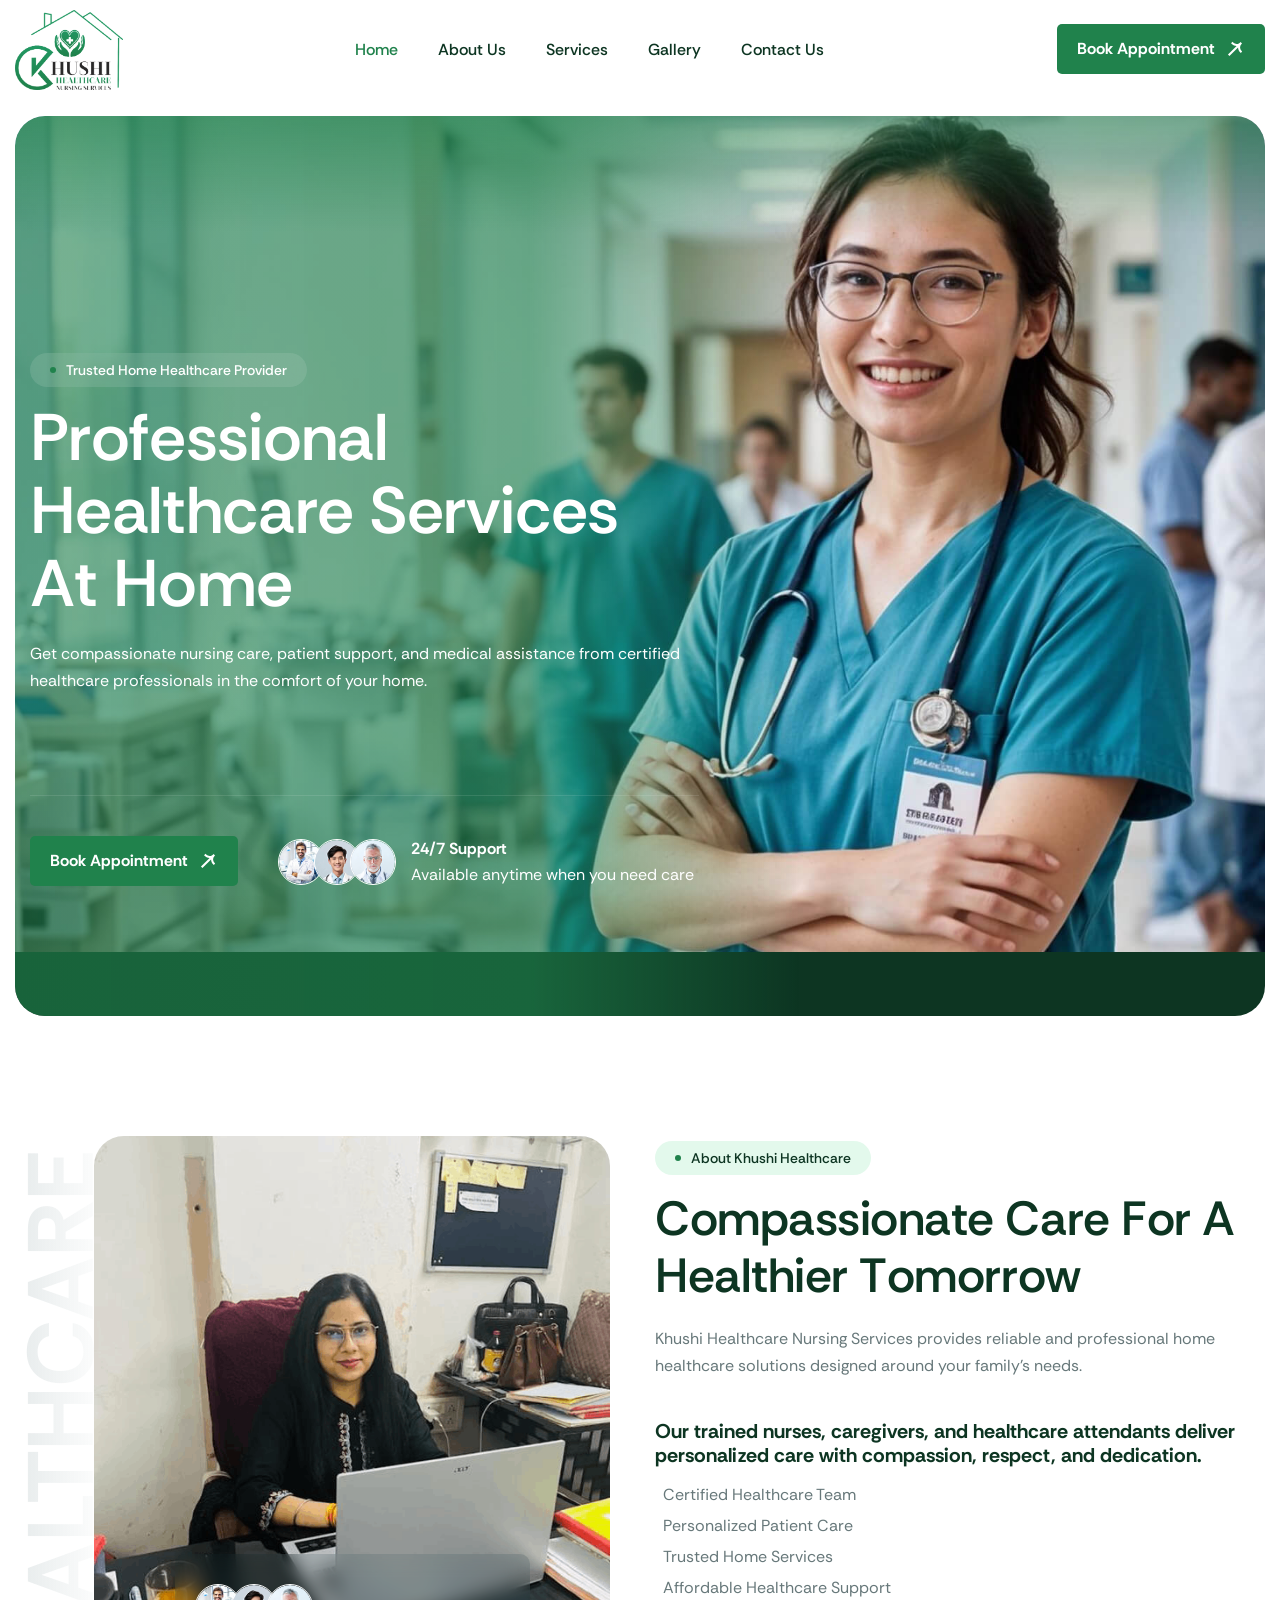
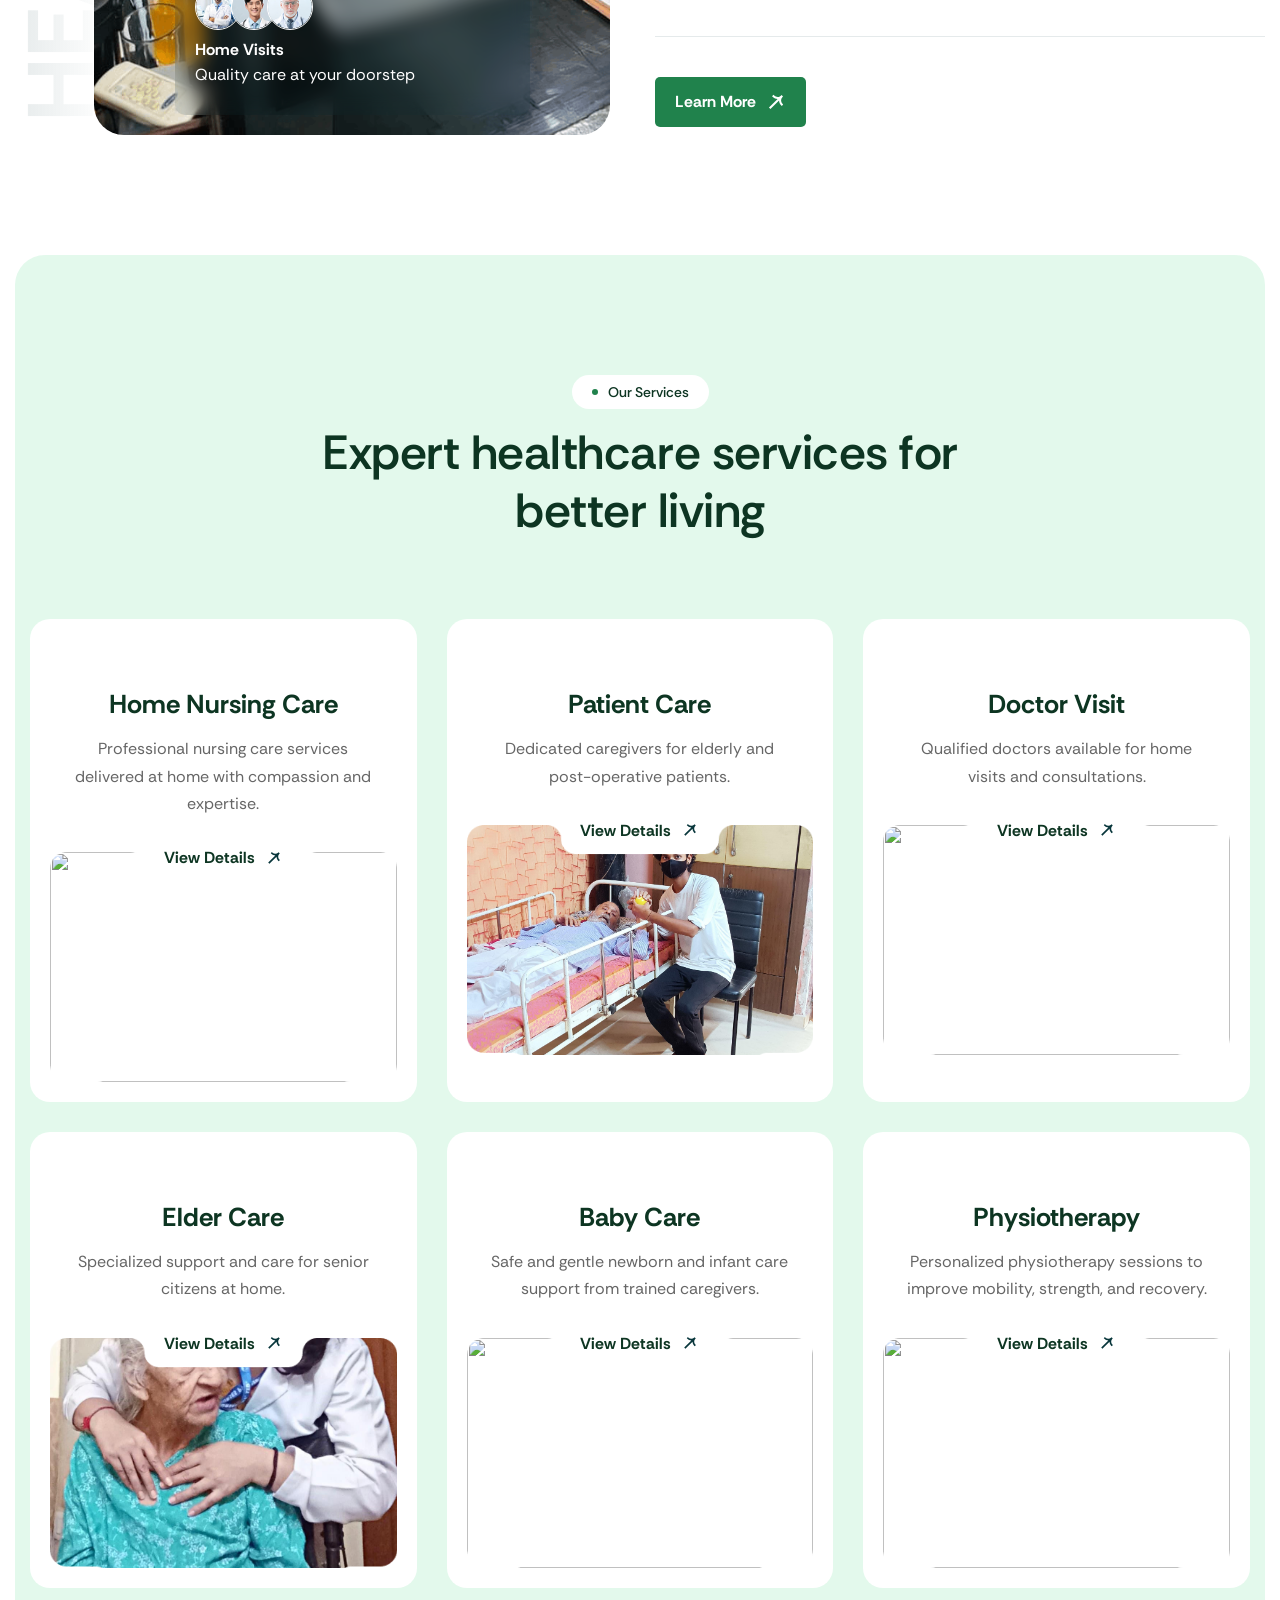
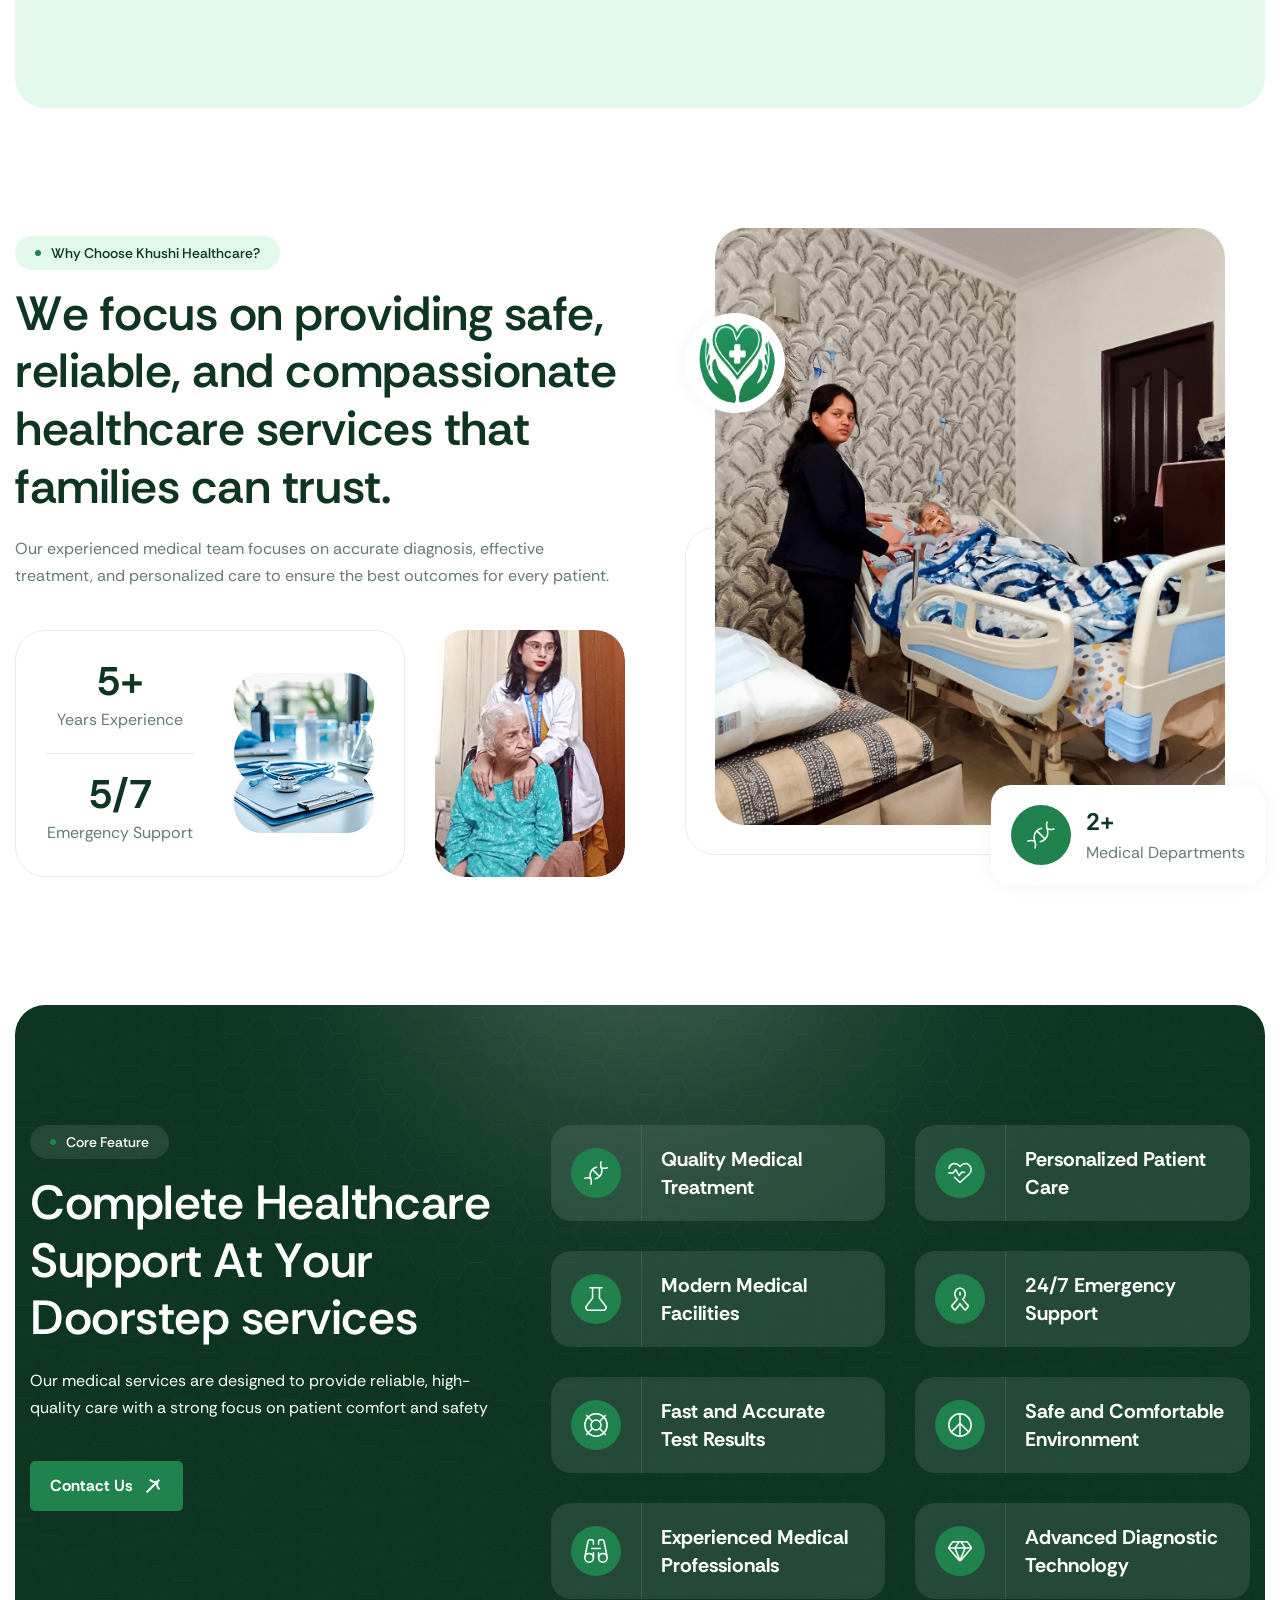
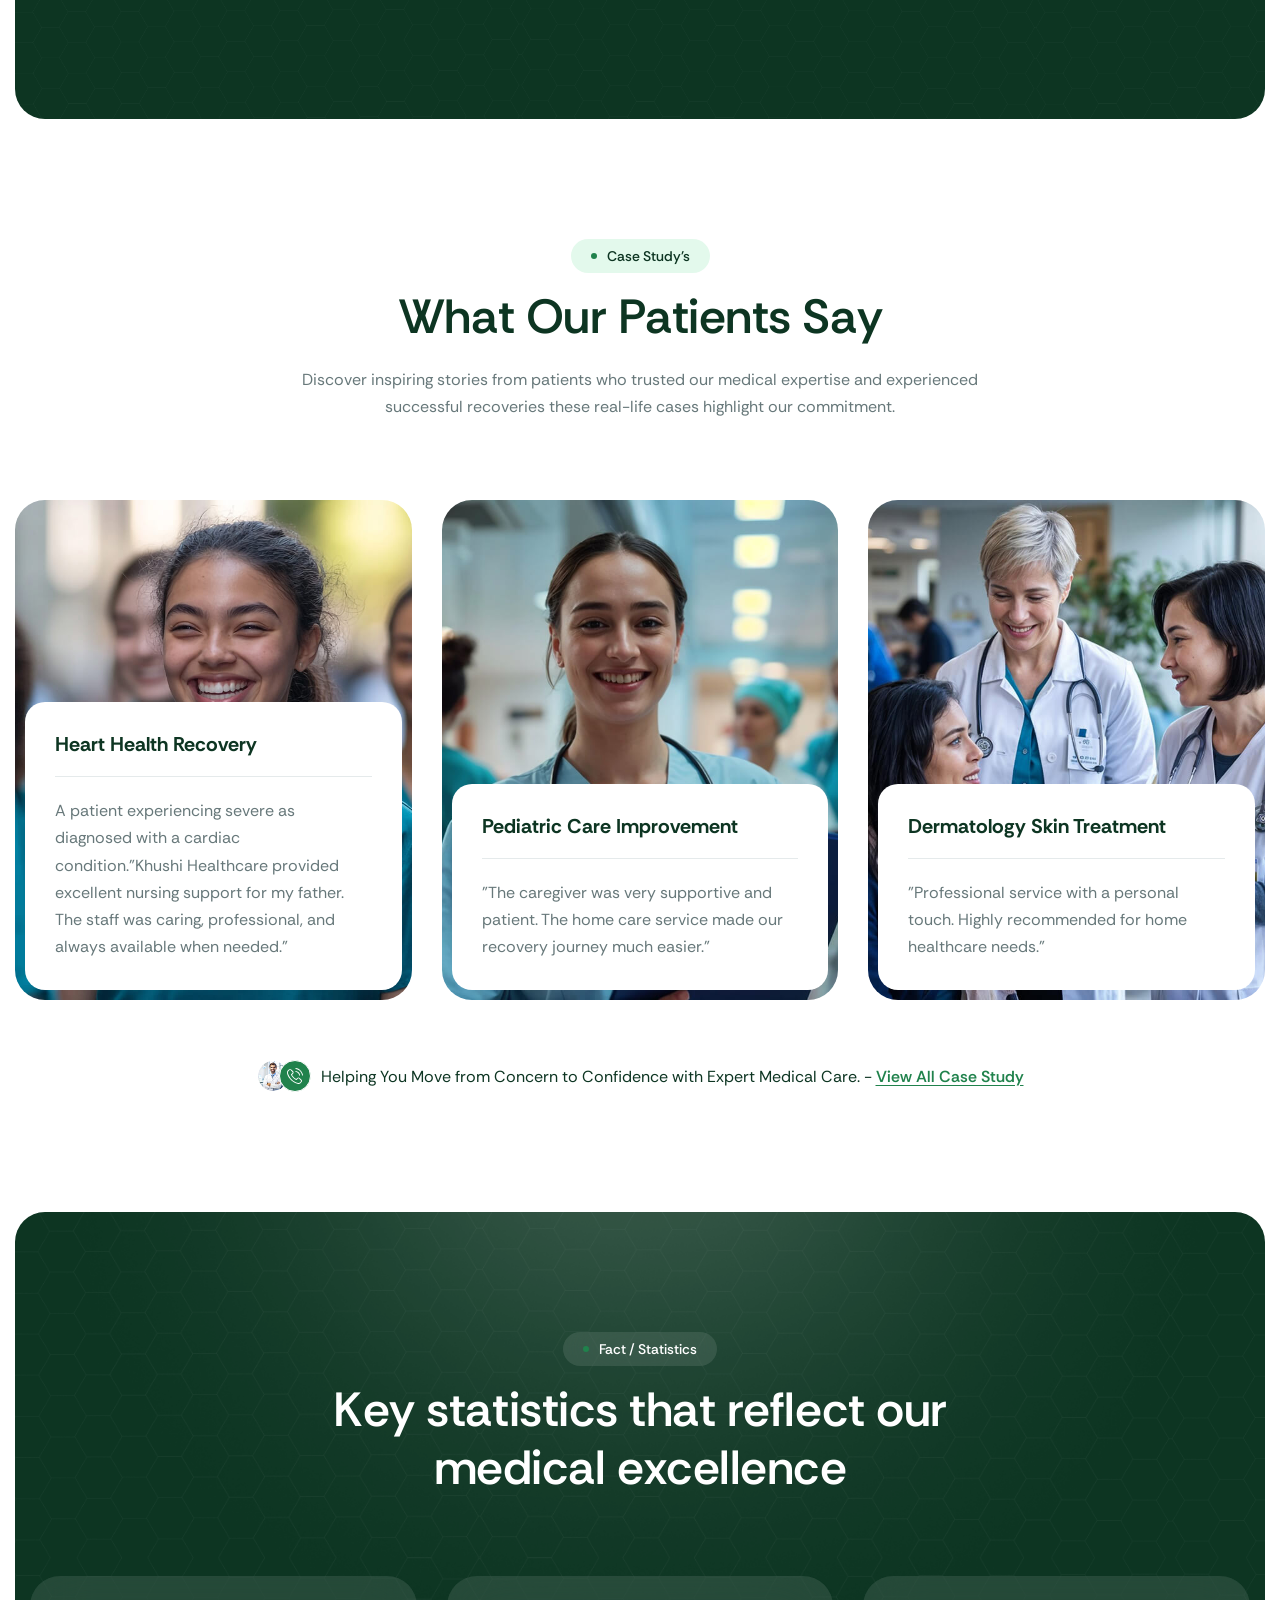
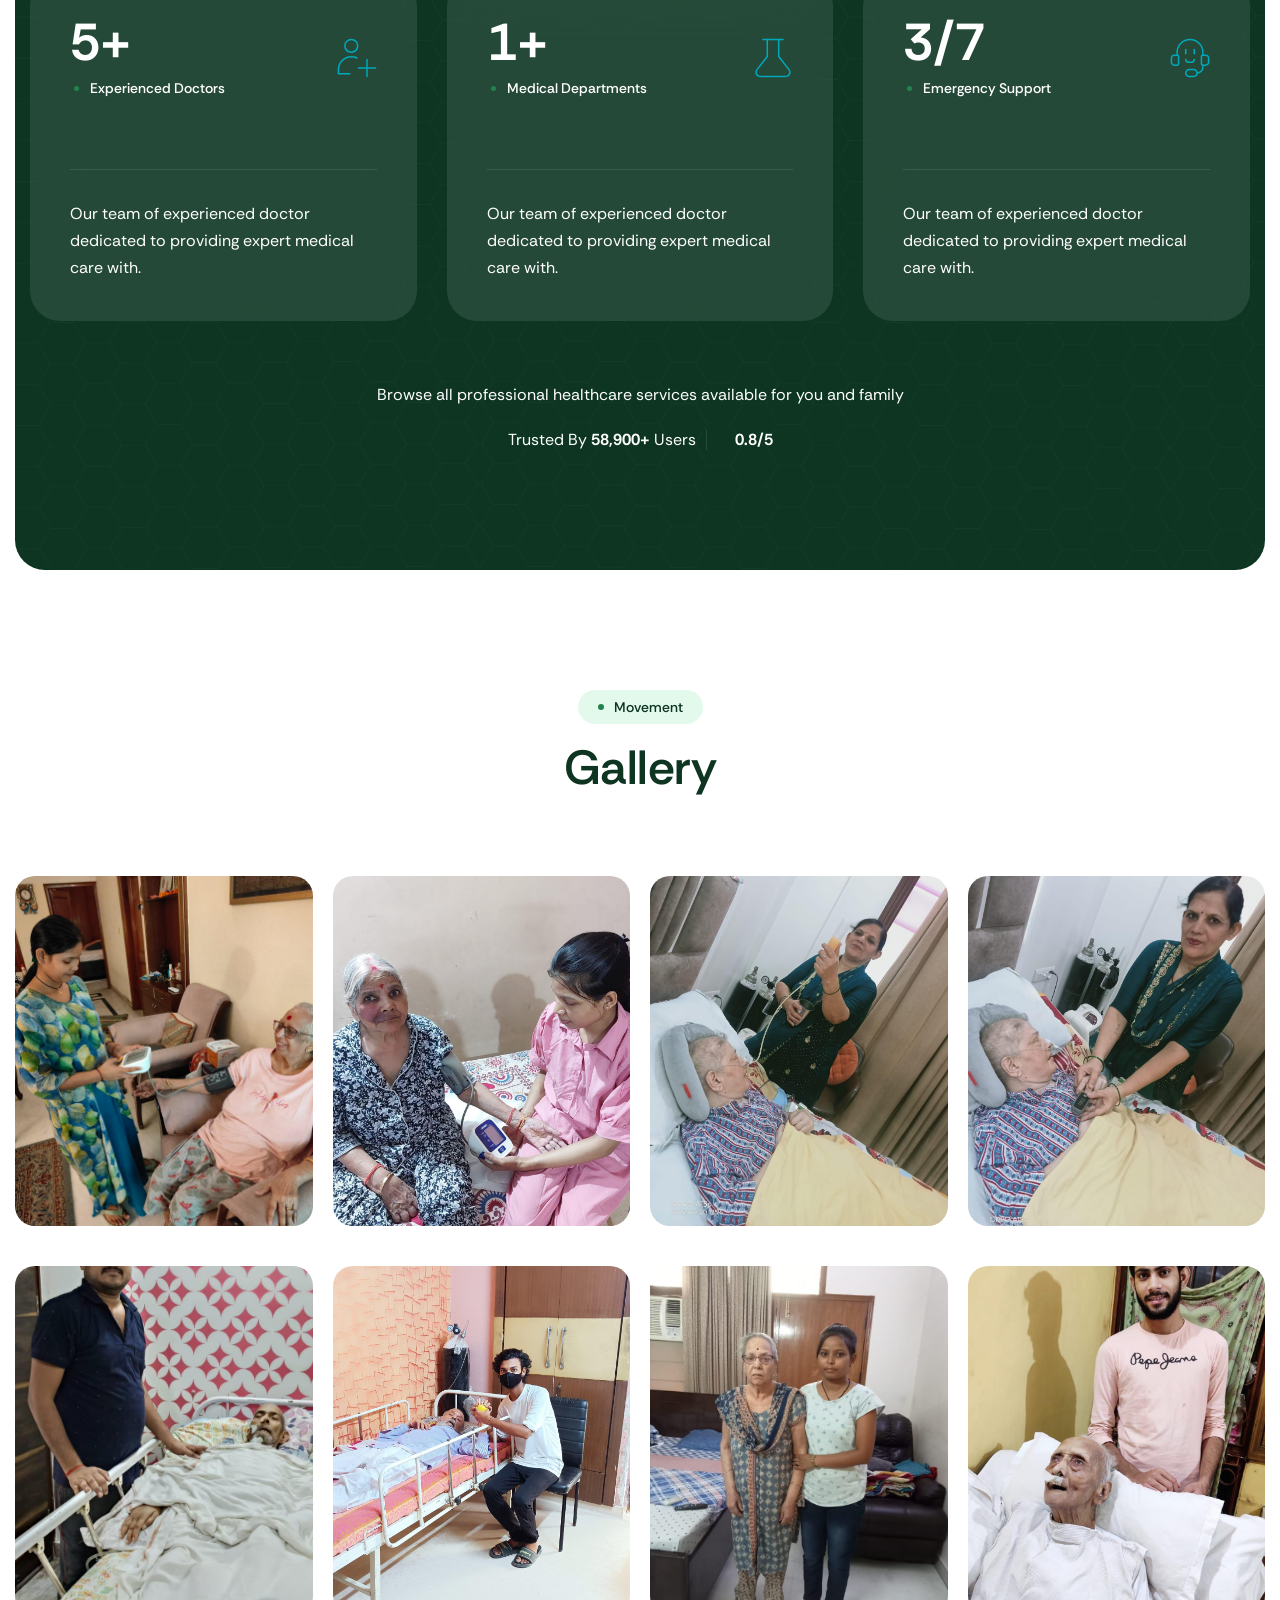
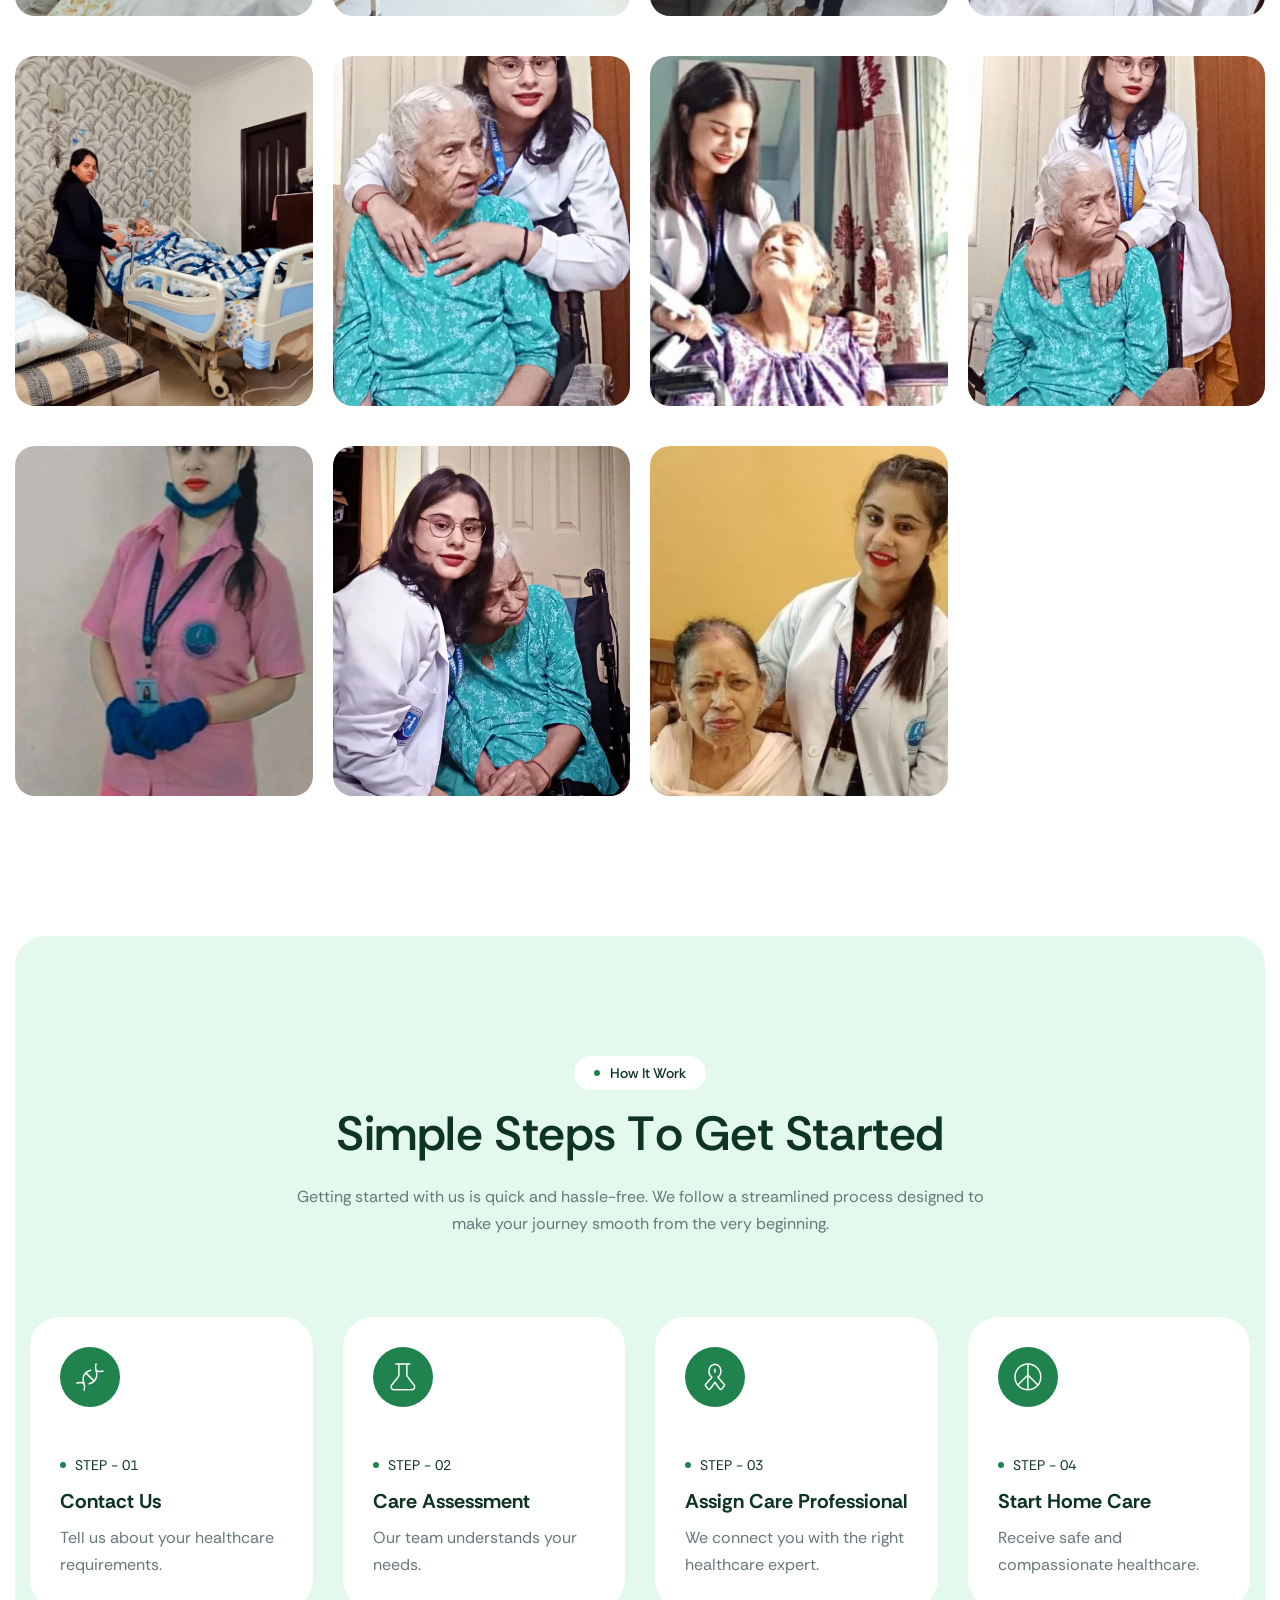
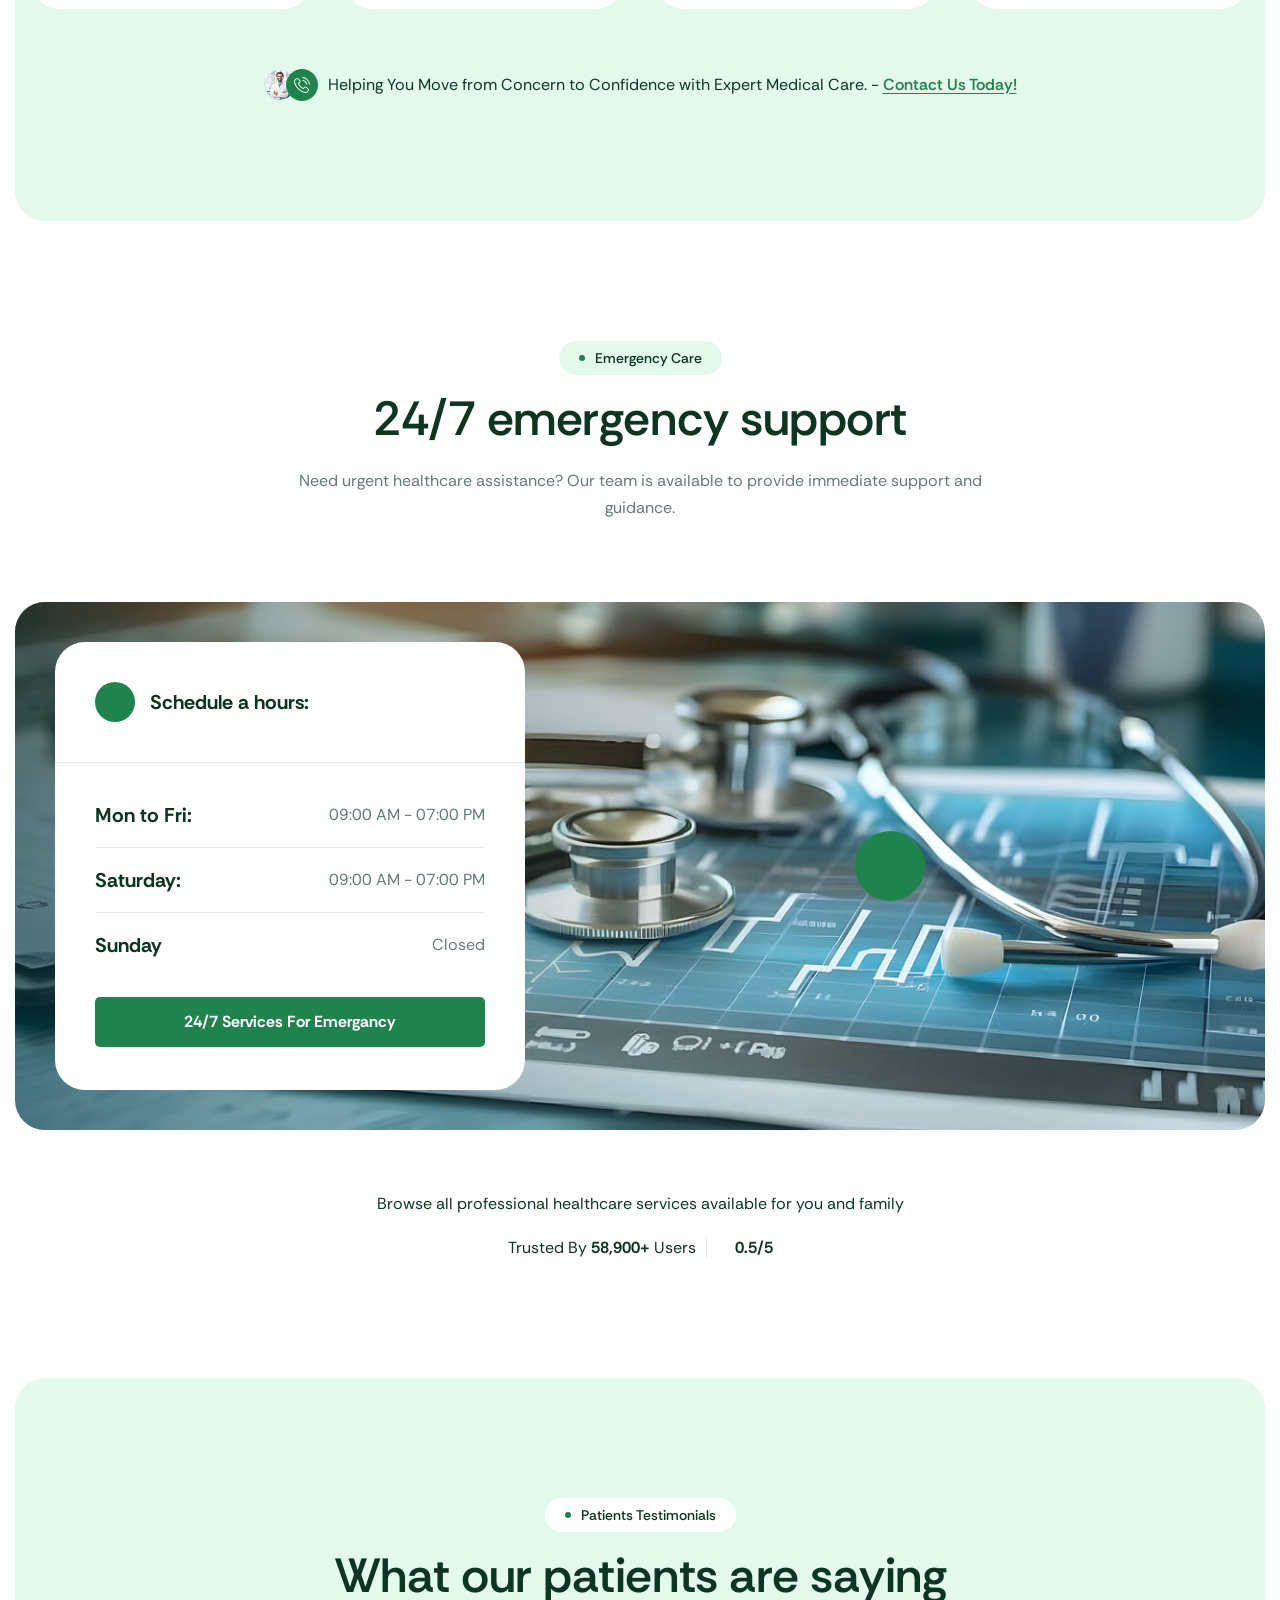
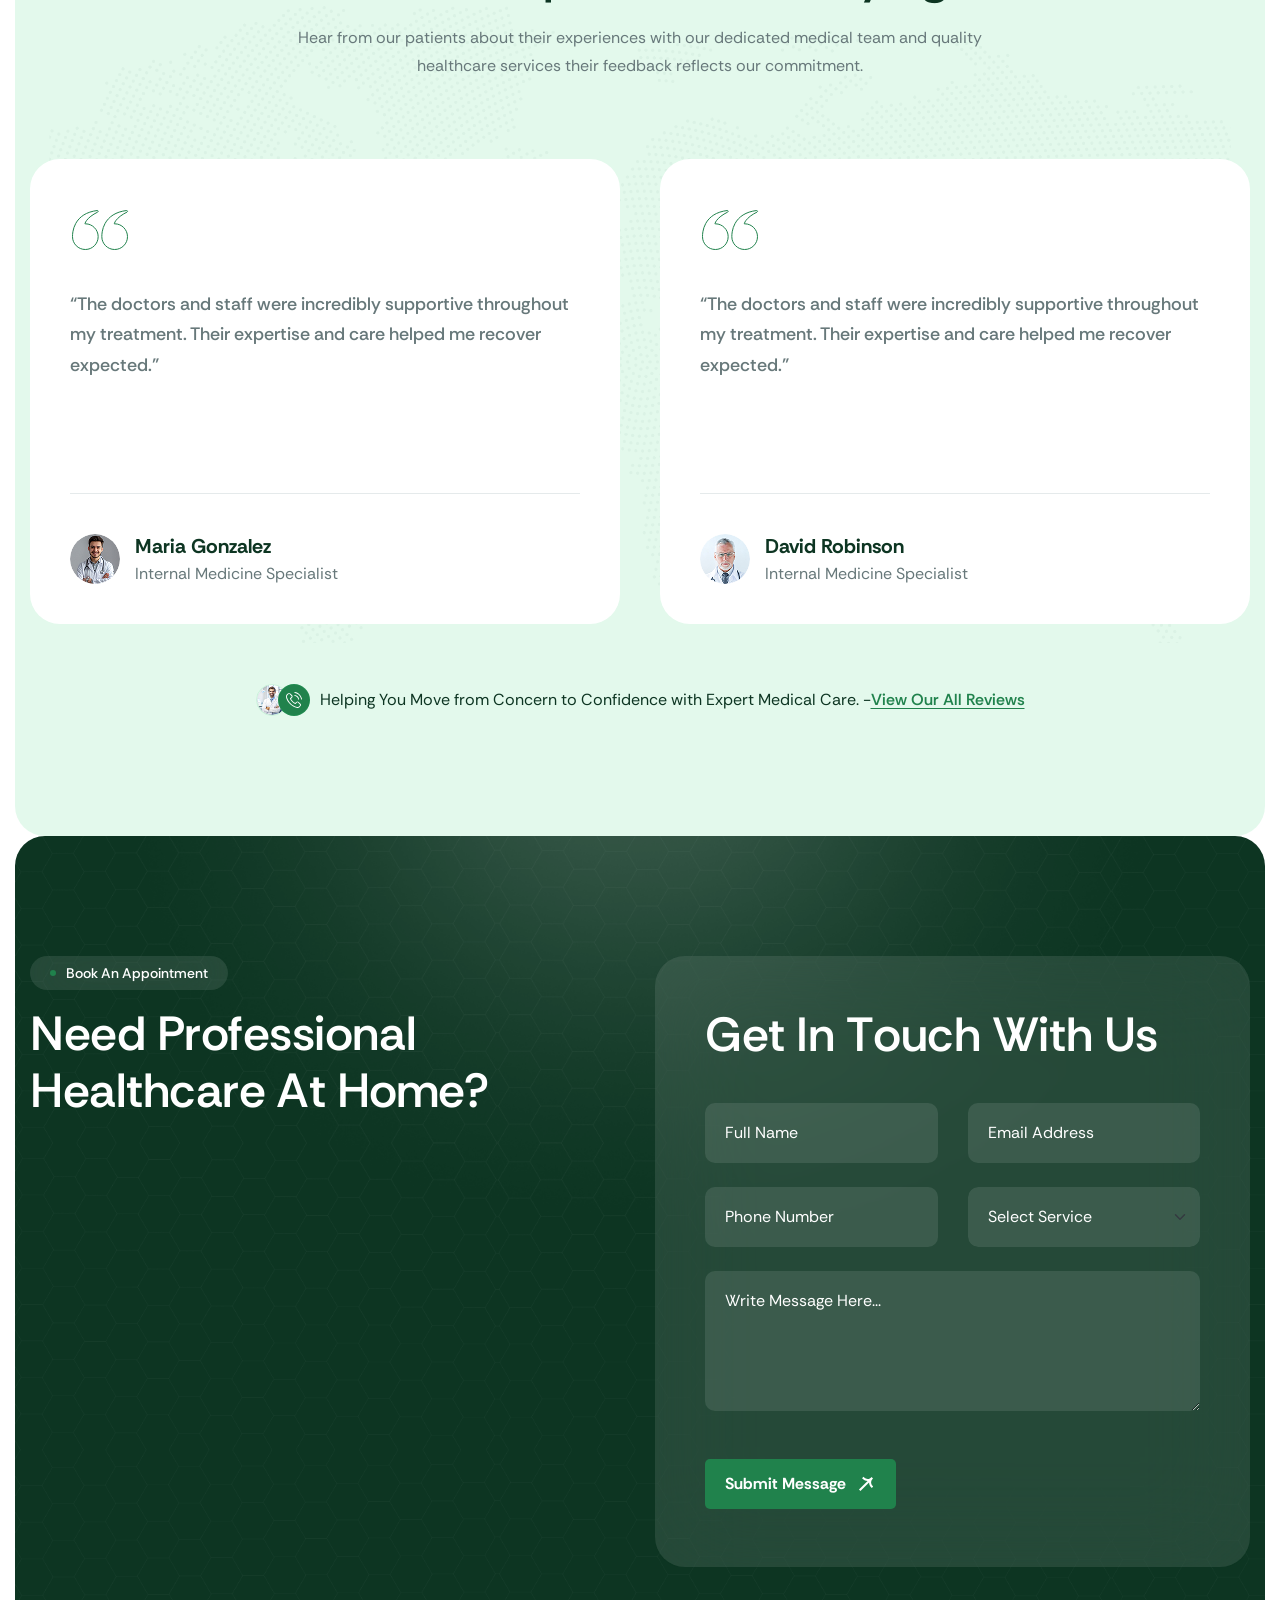
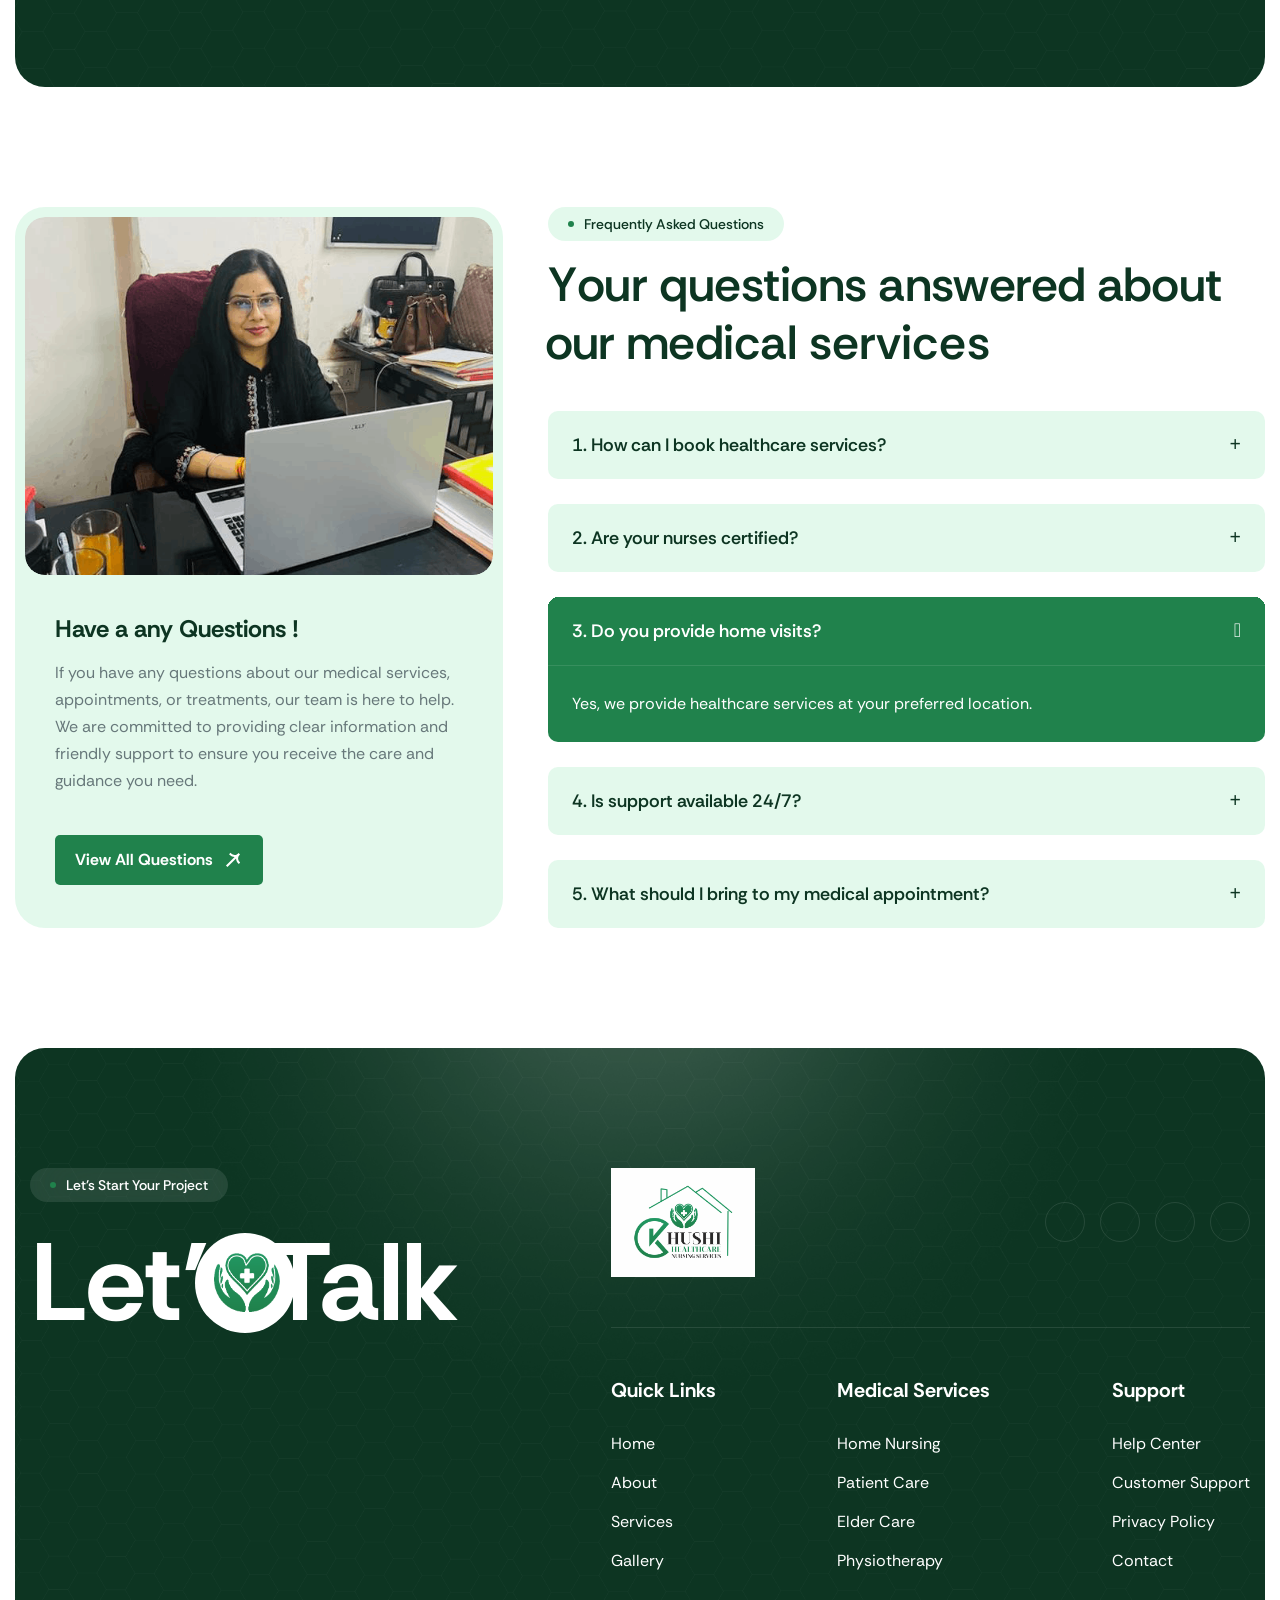
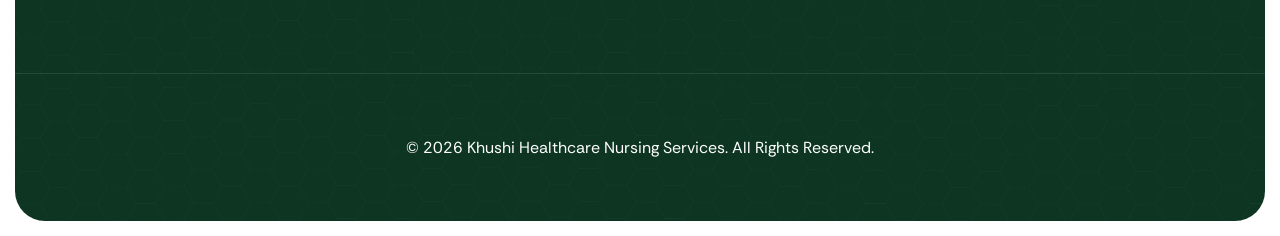
==== commit 79e60e3e: "update img" ====
--- a/index.html
+++ b/index.html
@@ -327,8 +327,8 @@
                         </div>
 
                         <div class="image">
-                            <img src="https://images.unsplash.com/photo-1631815589968-fdb09a223b1e?w=800" alt="">
-                            <img src="https://images.unsplash.com/photo-1631815589968-fdb09a223b1e?w=800" alt="">
+                            <img src="images/gallery-6.jpeg" alt="">
+                            <img src="images/gallery-6.jpeg" alt="">
                         </div>
 
                     </div>
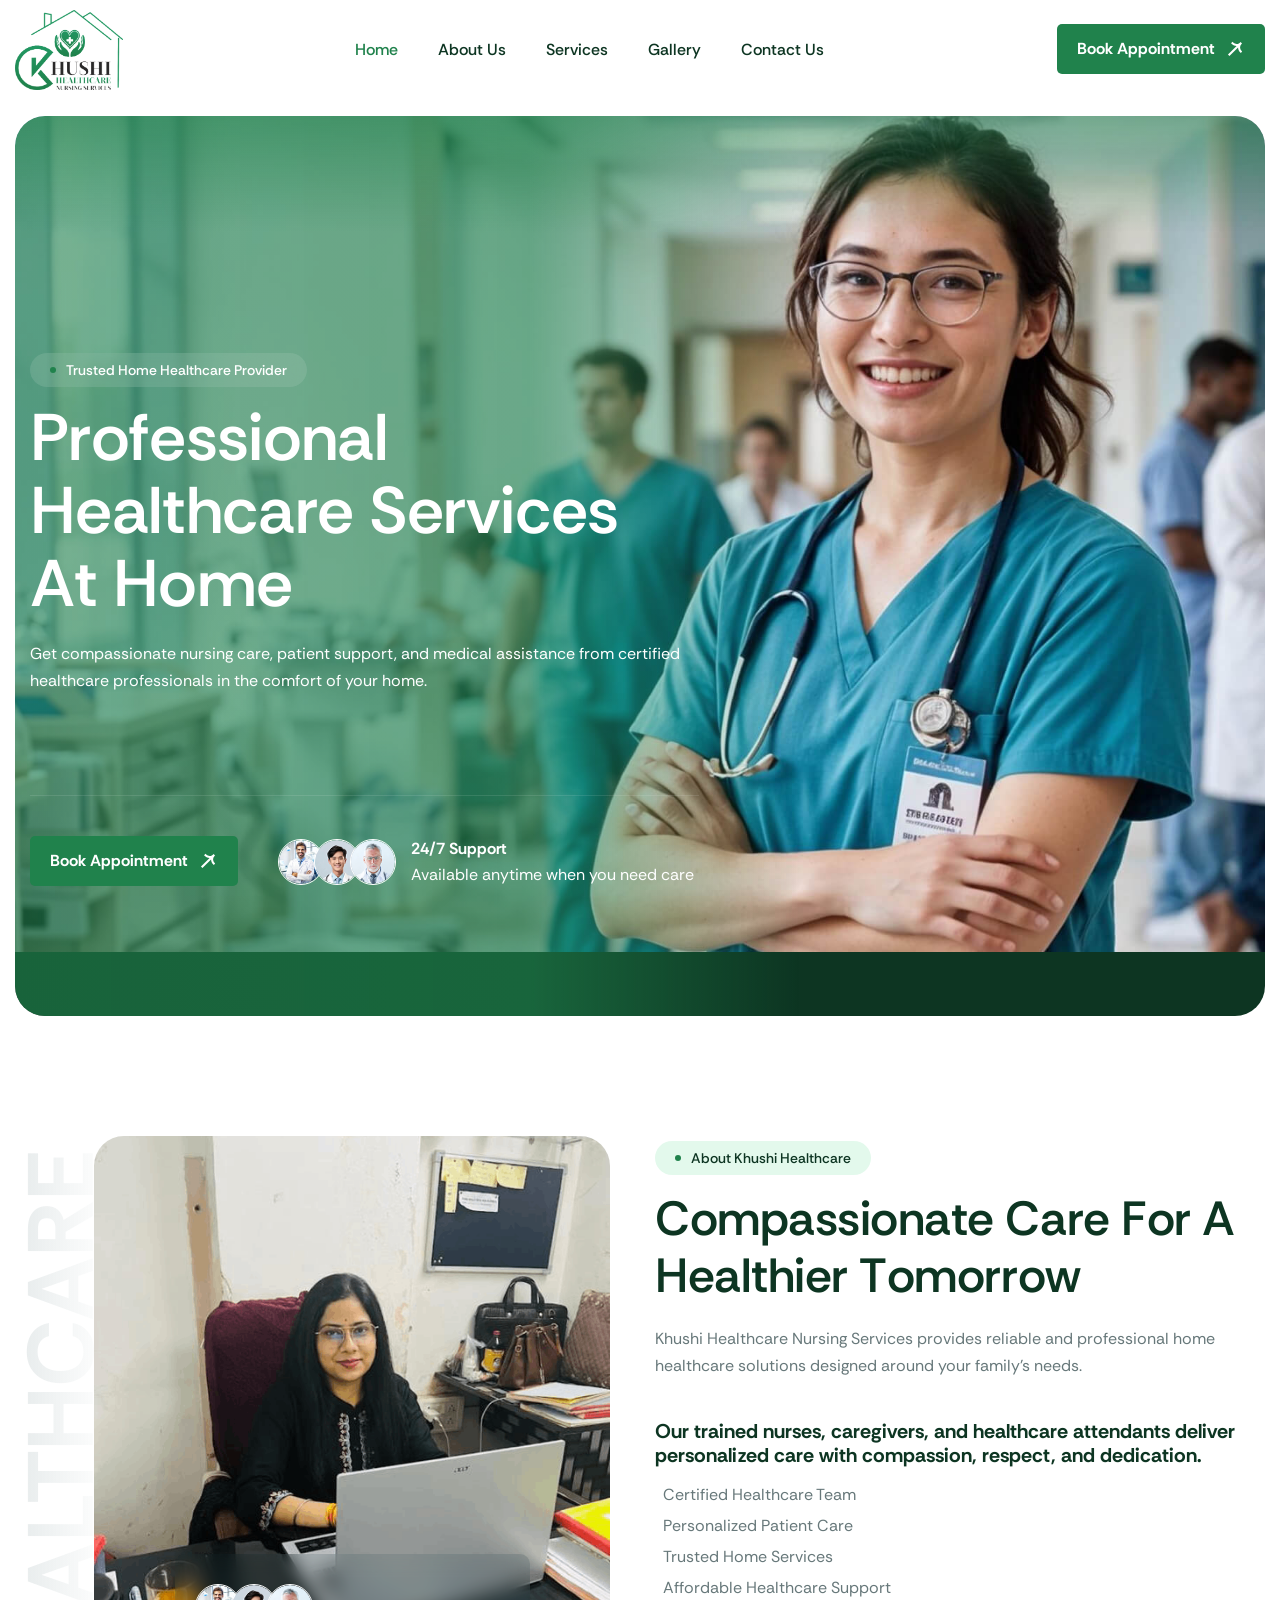
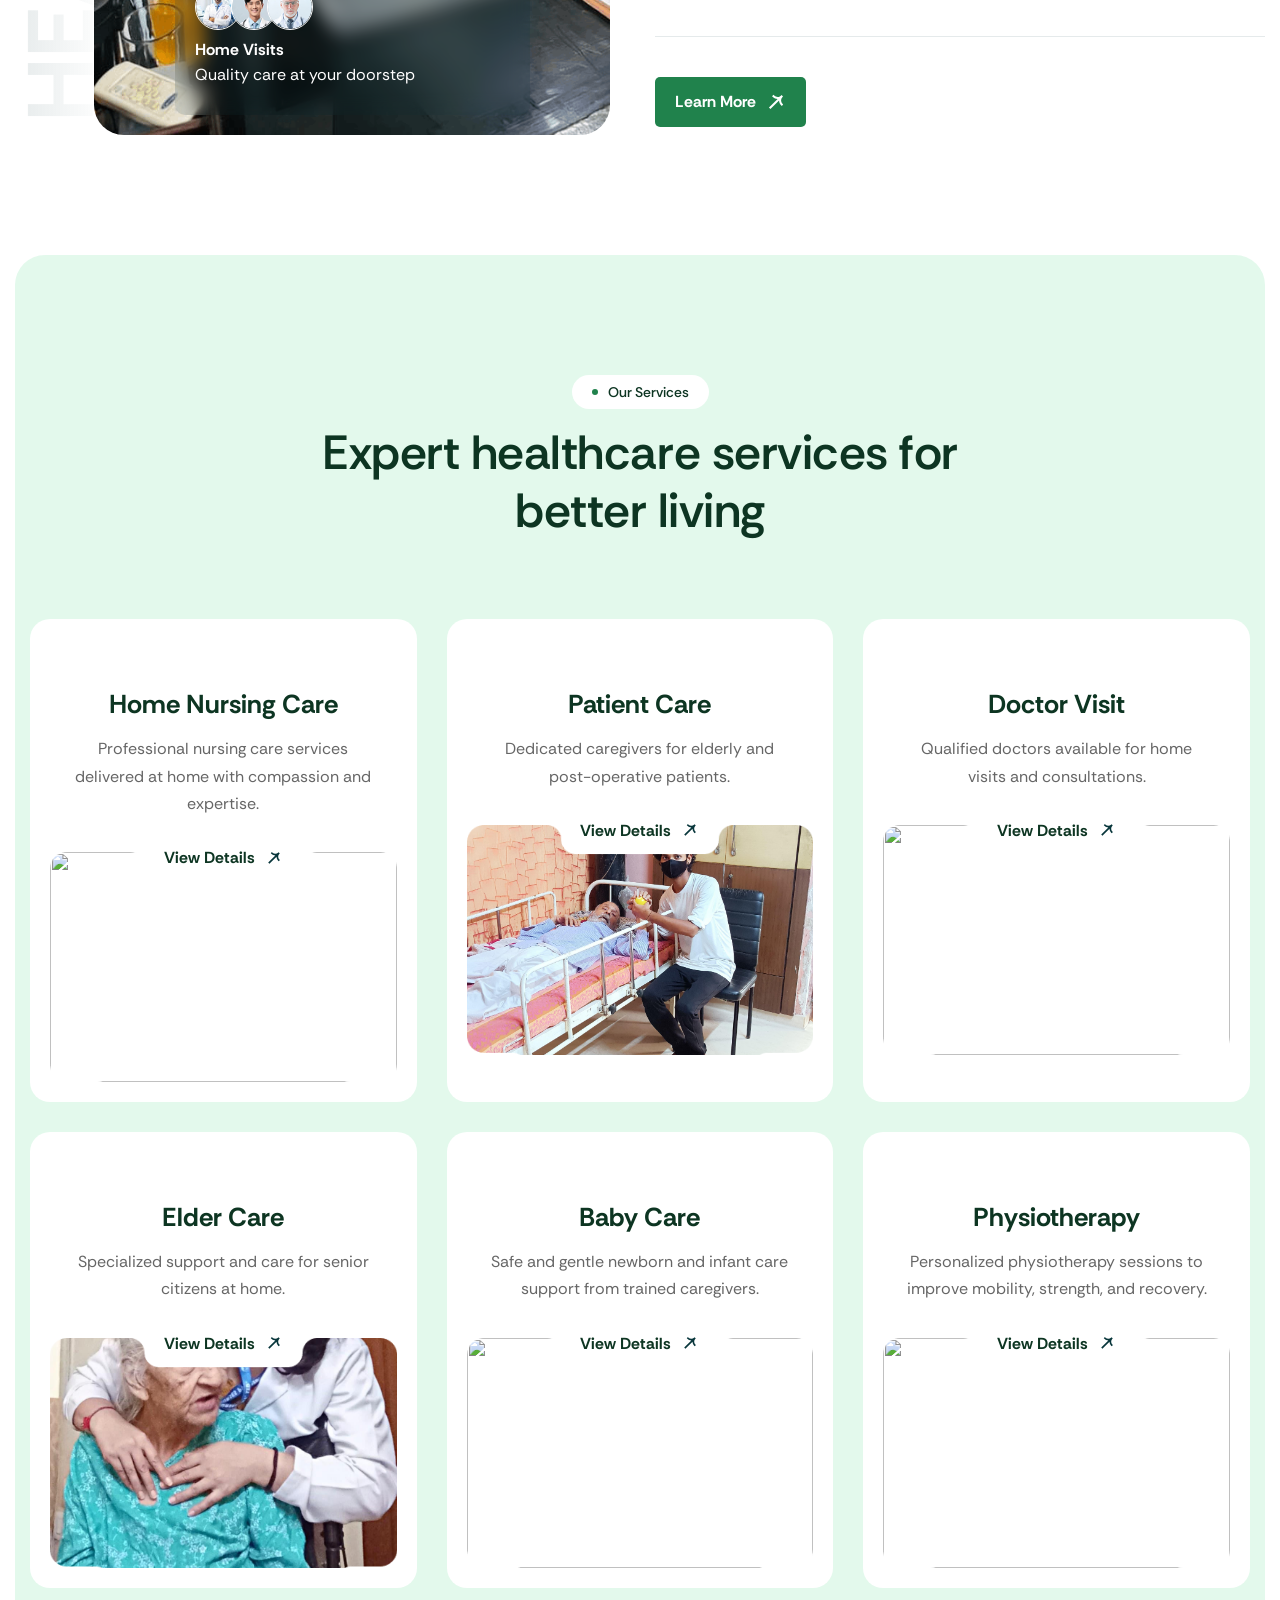
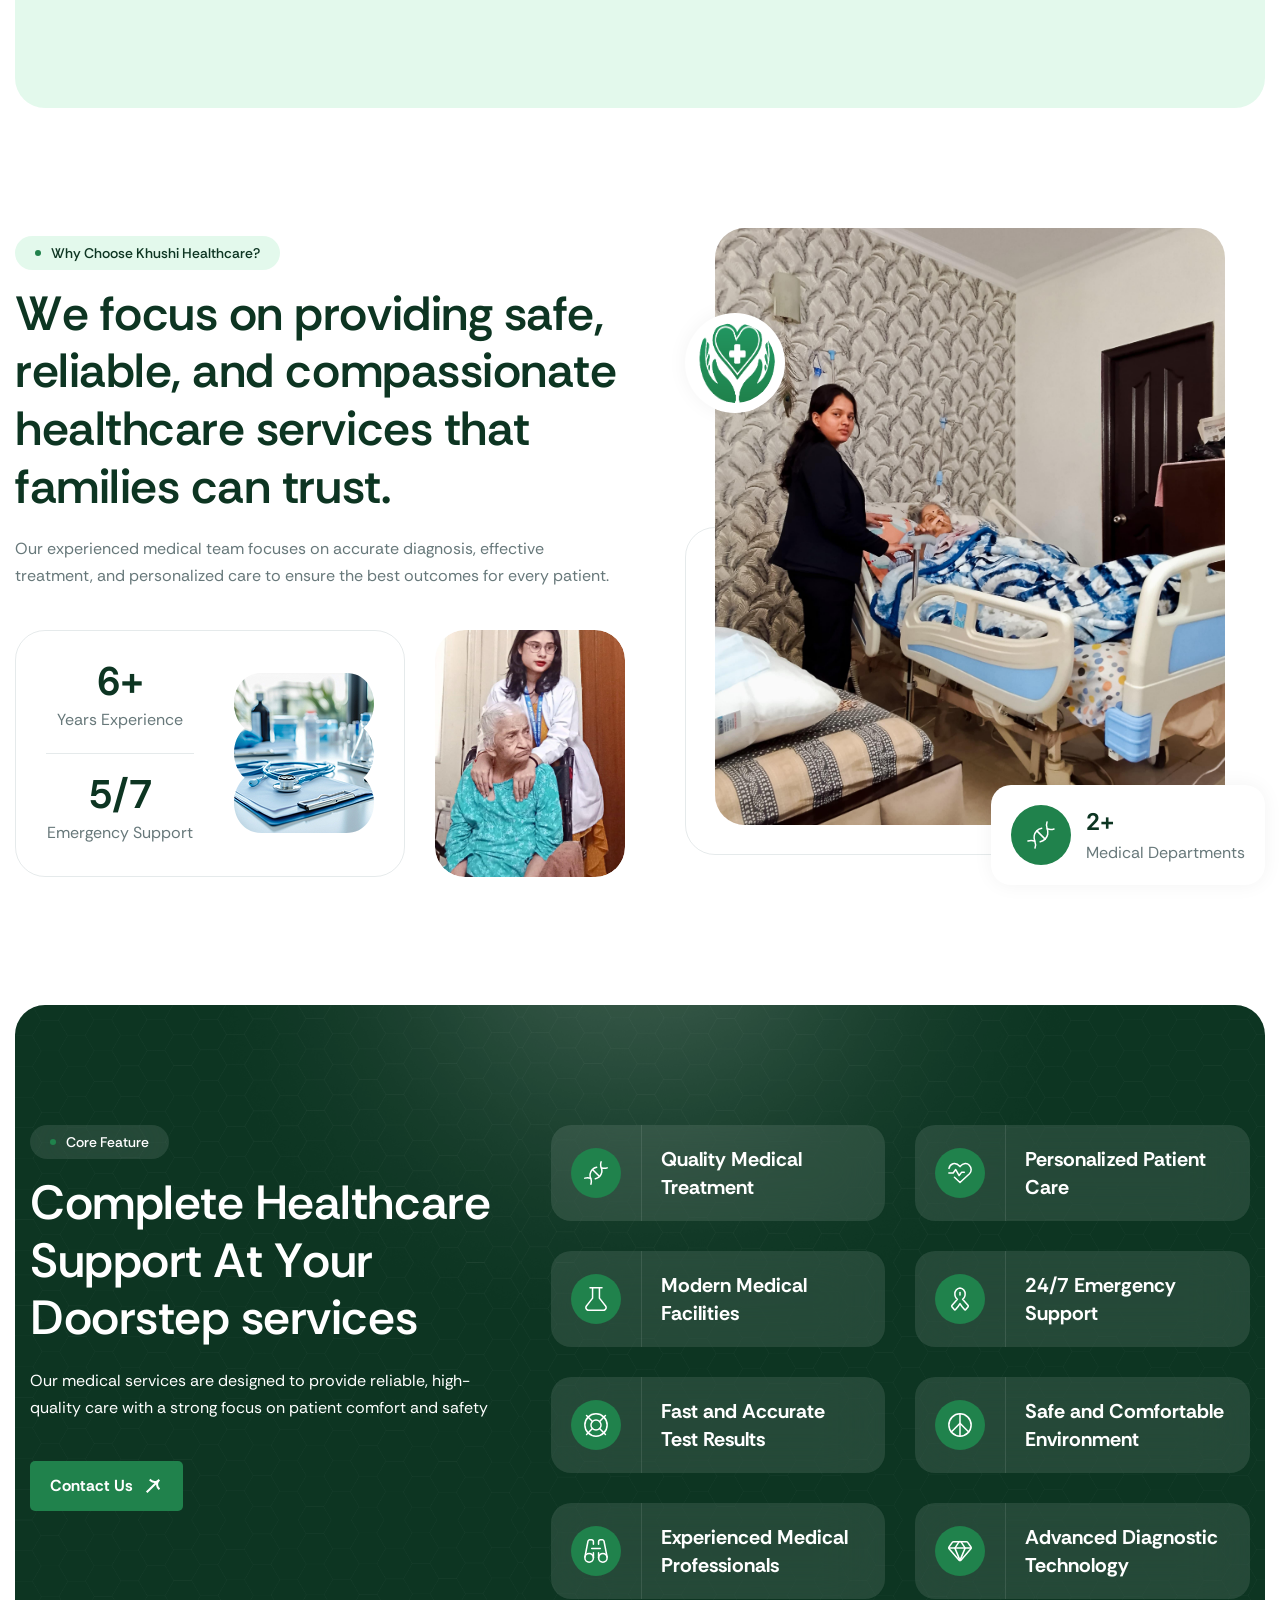
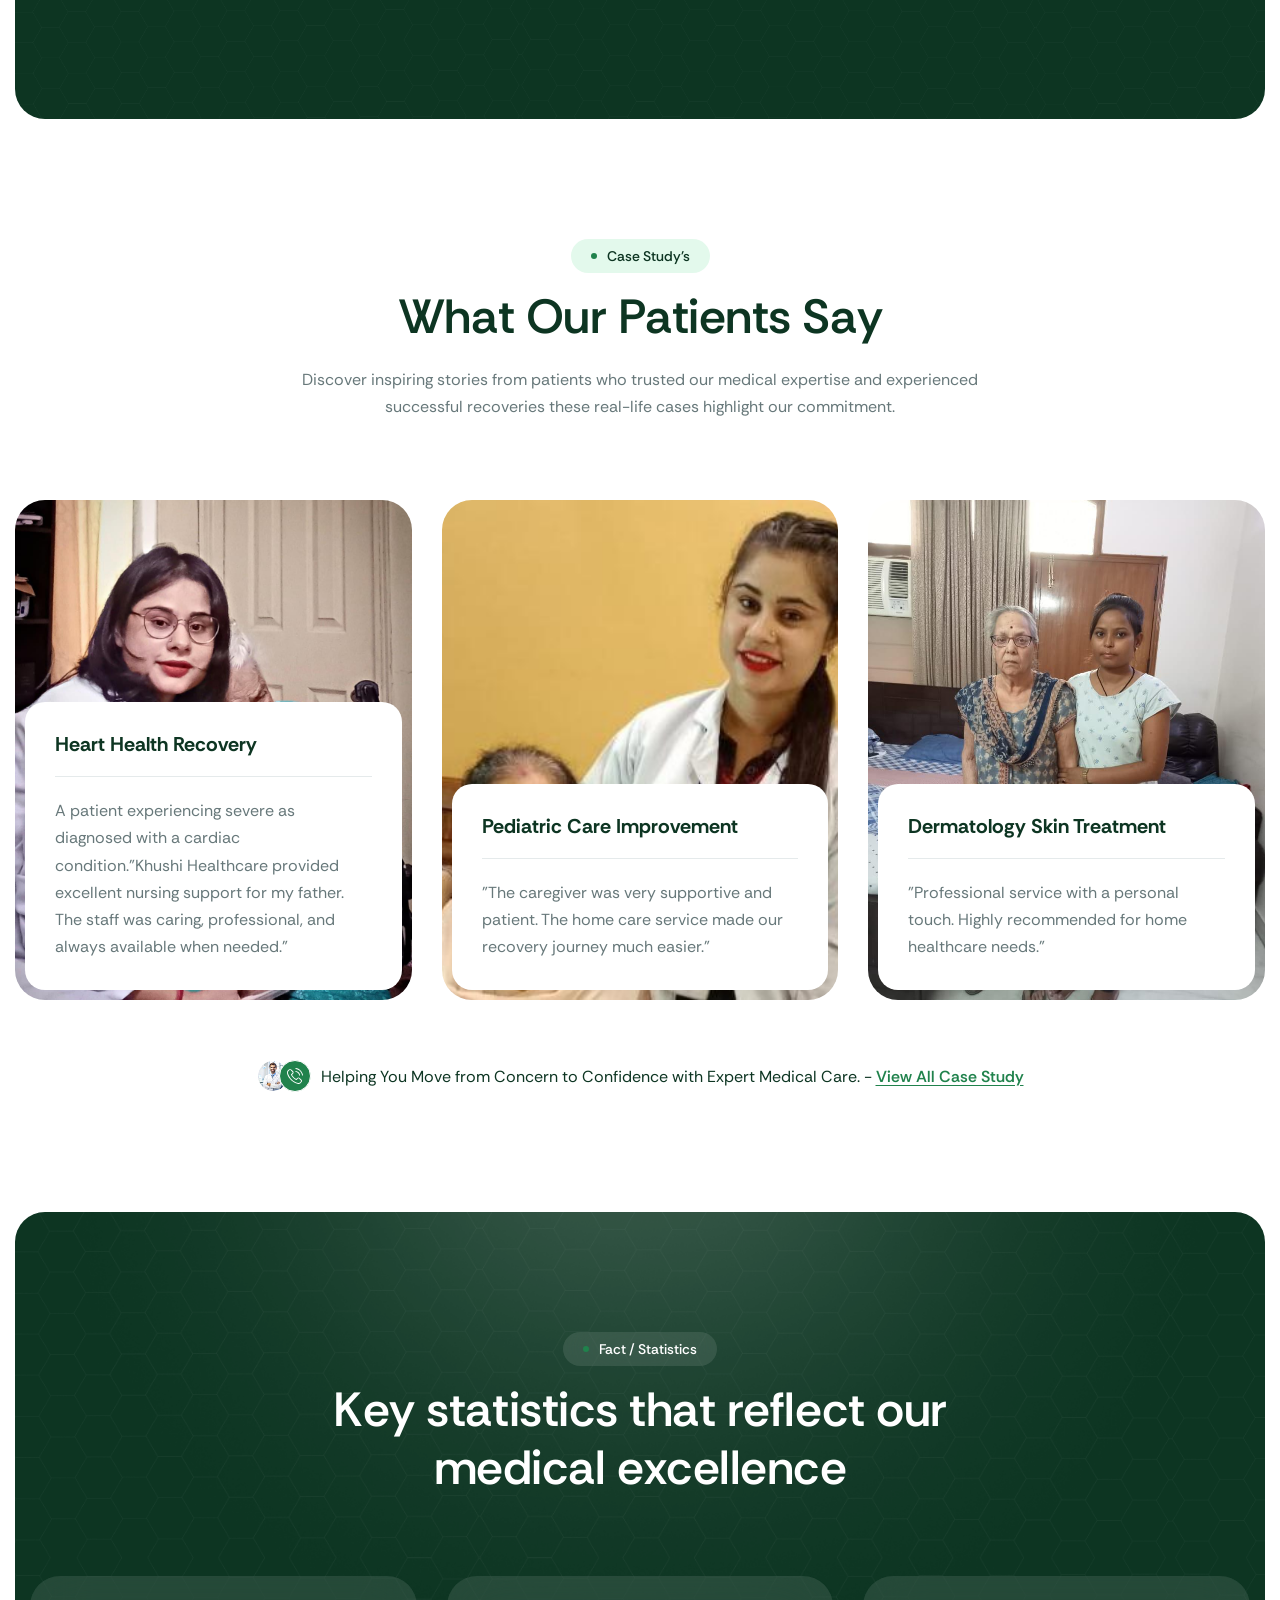
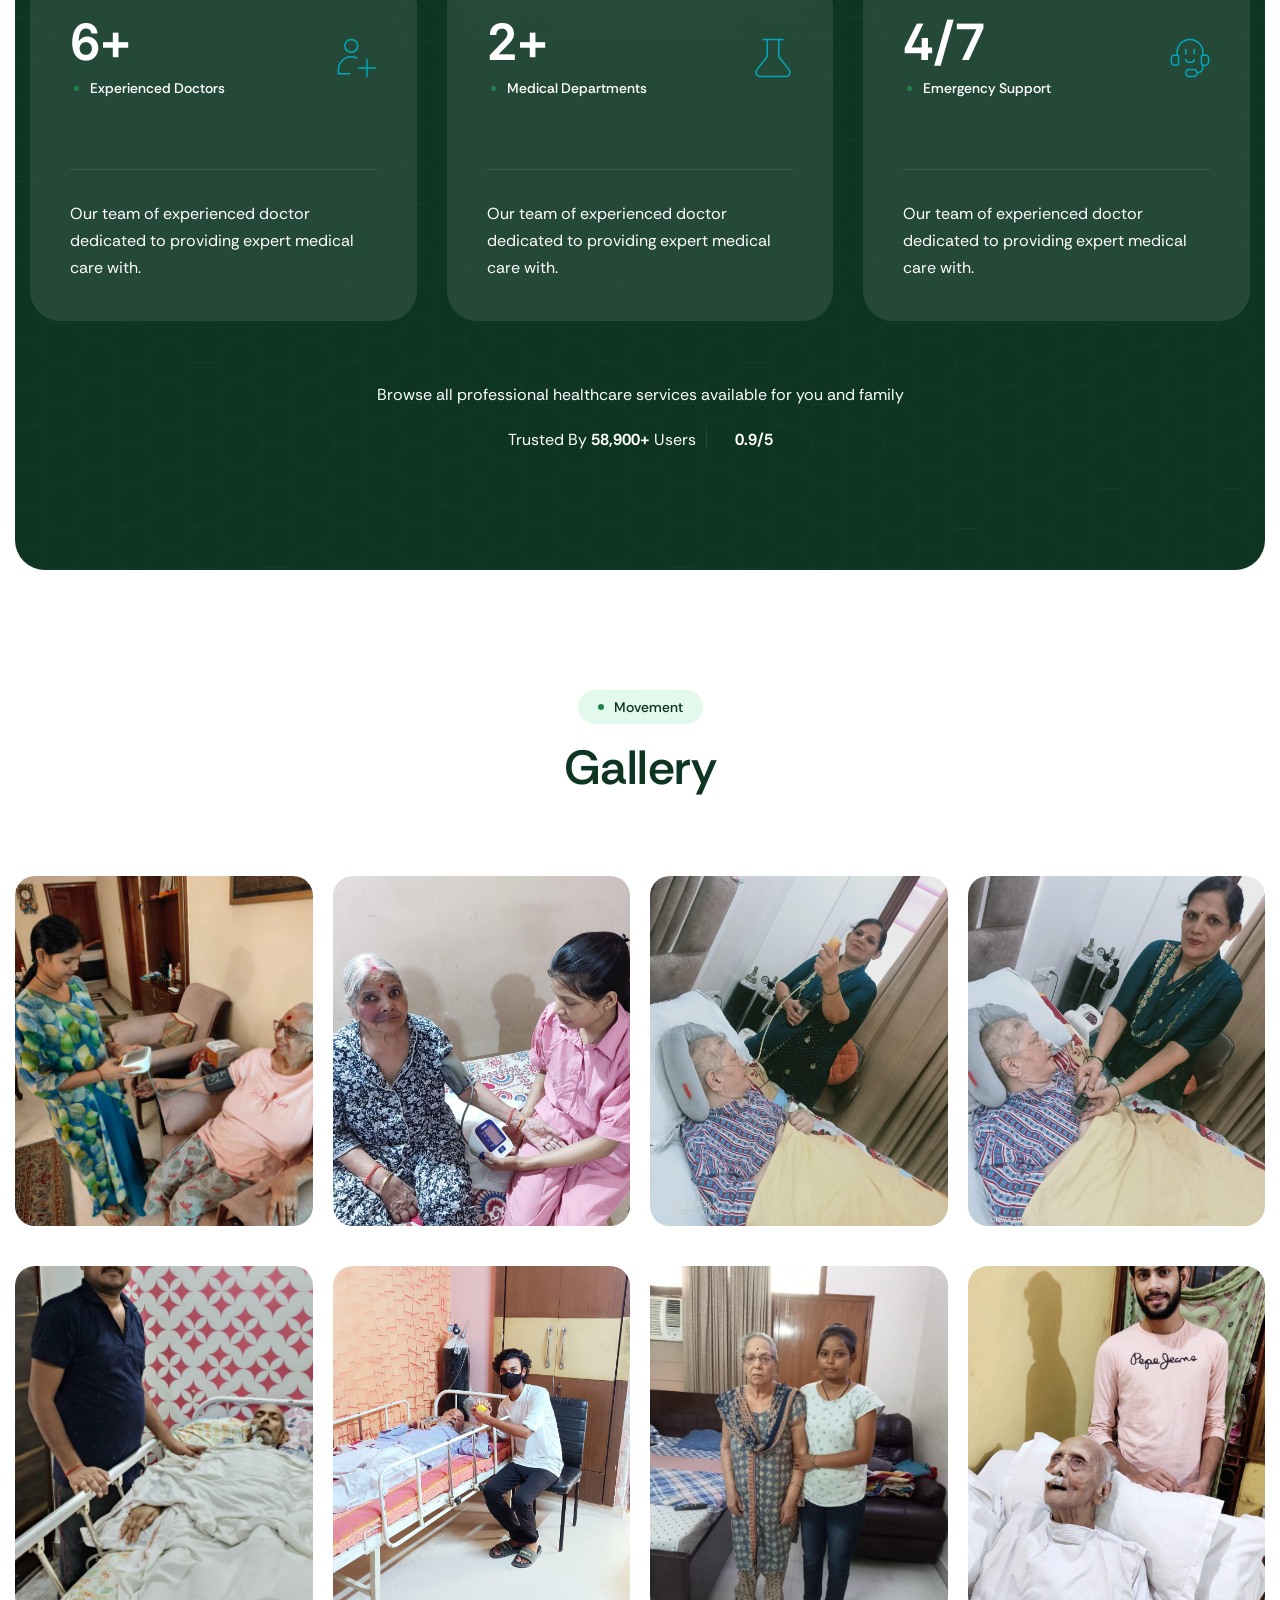
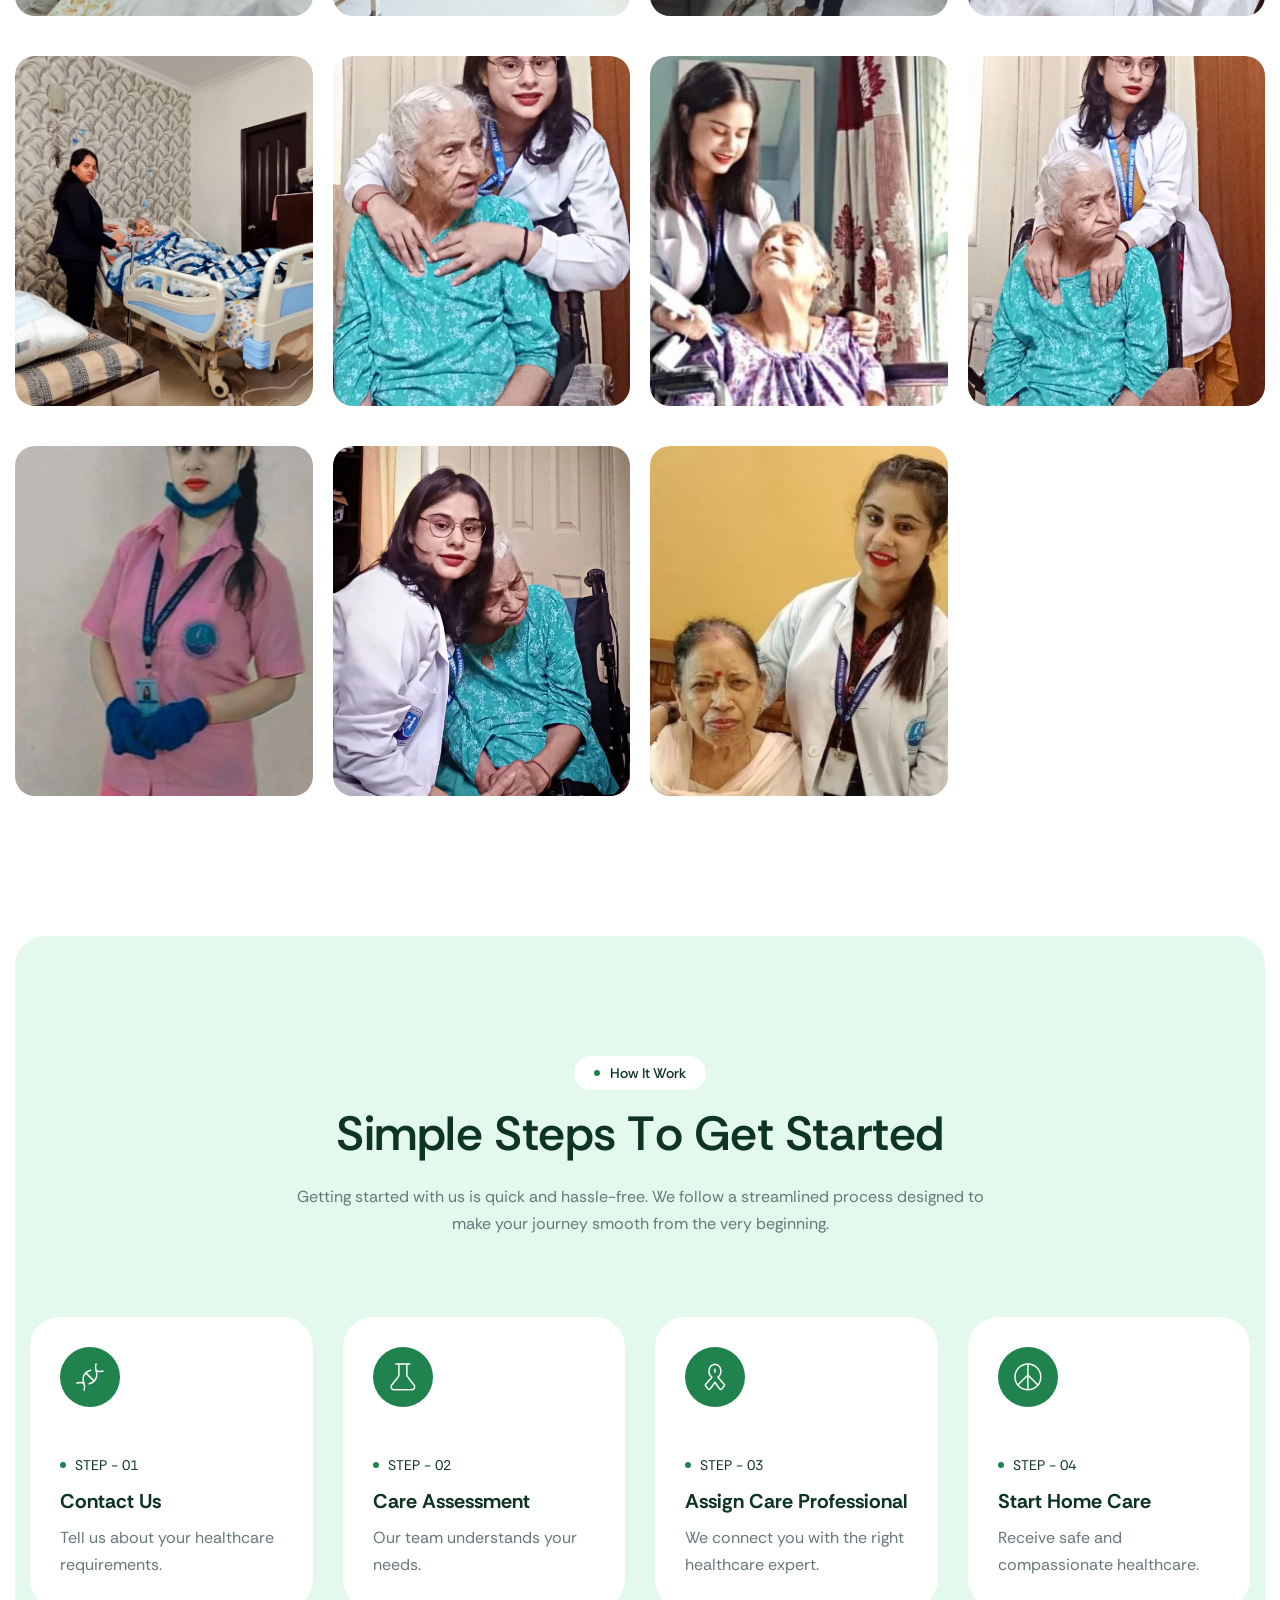
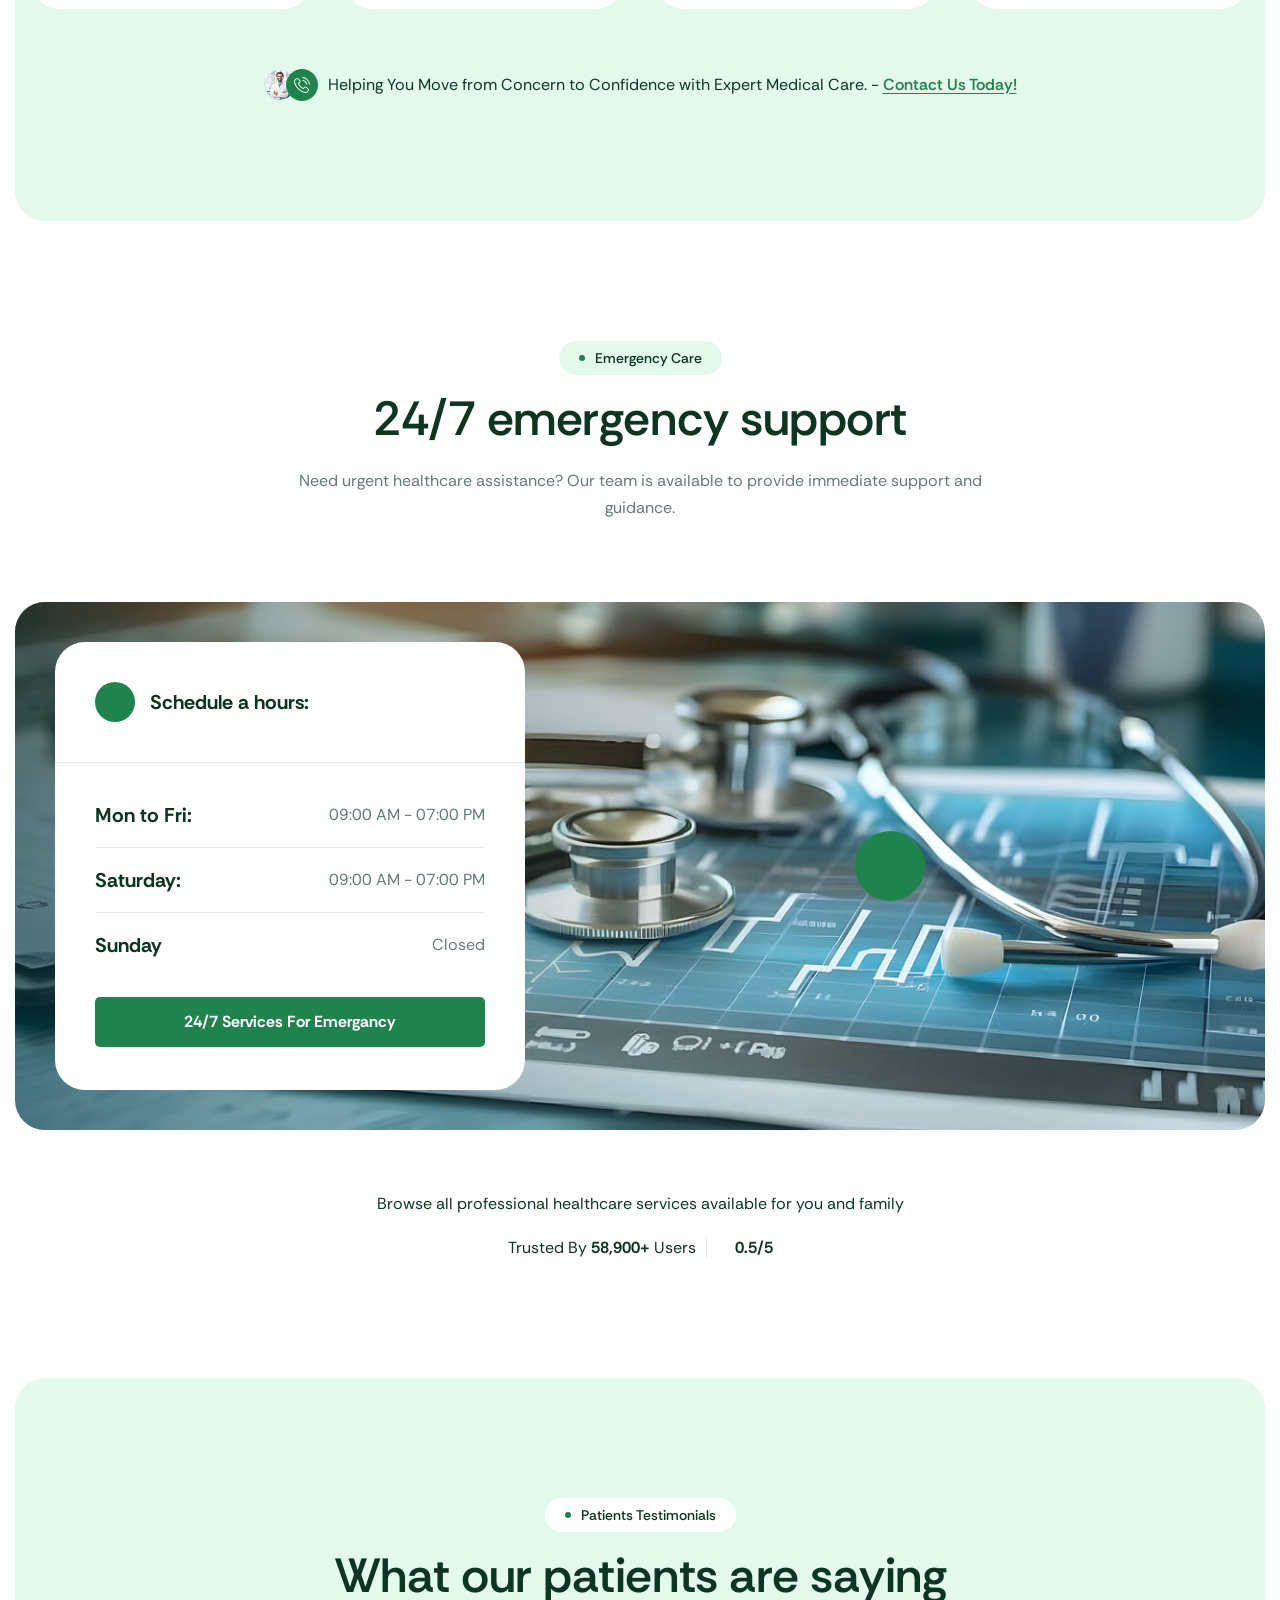
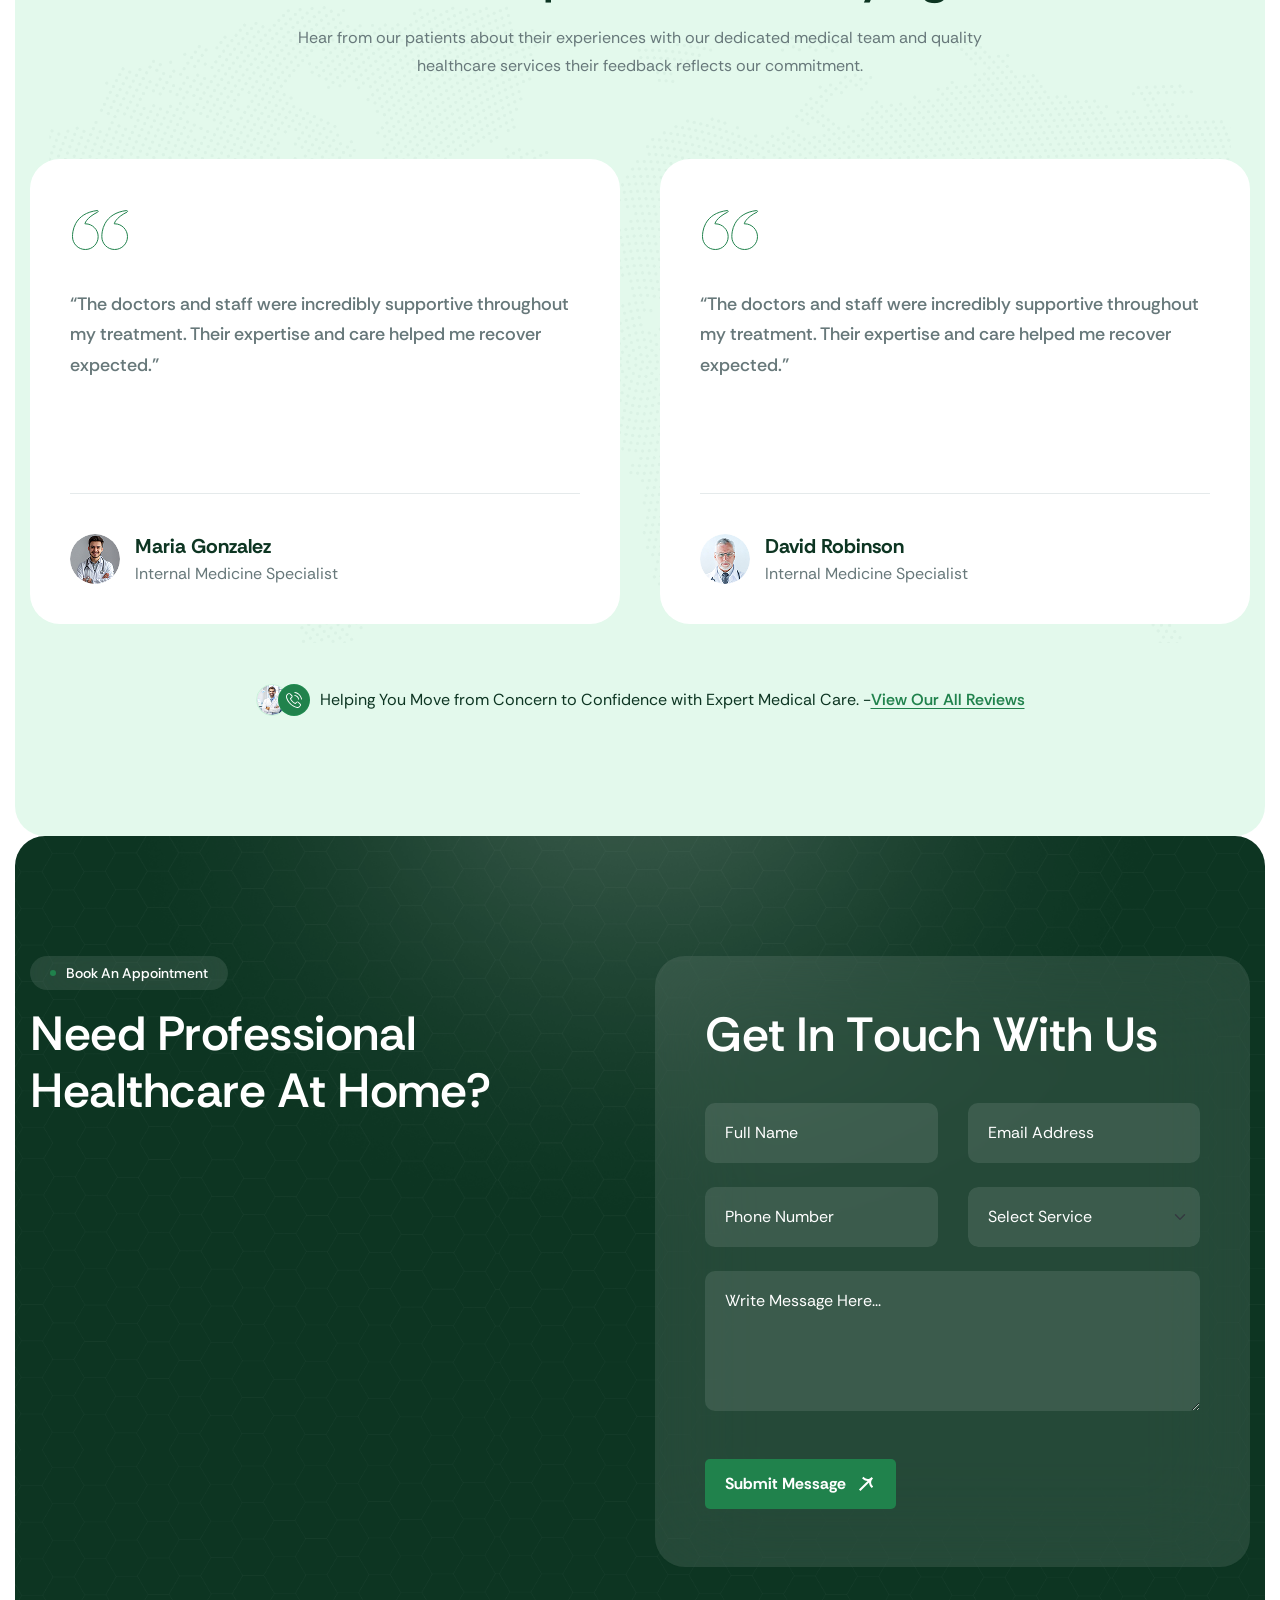
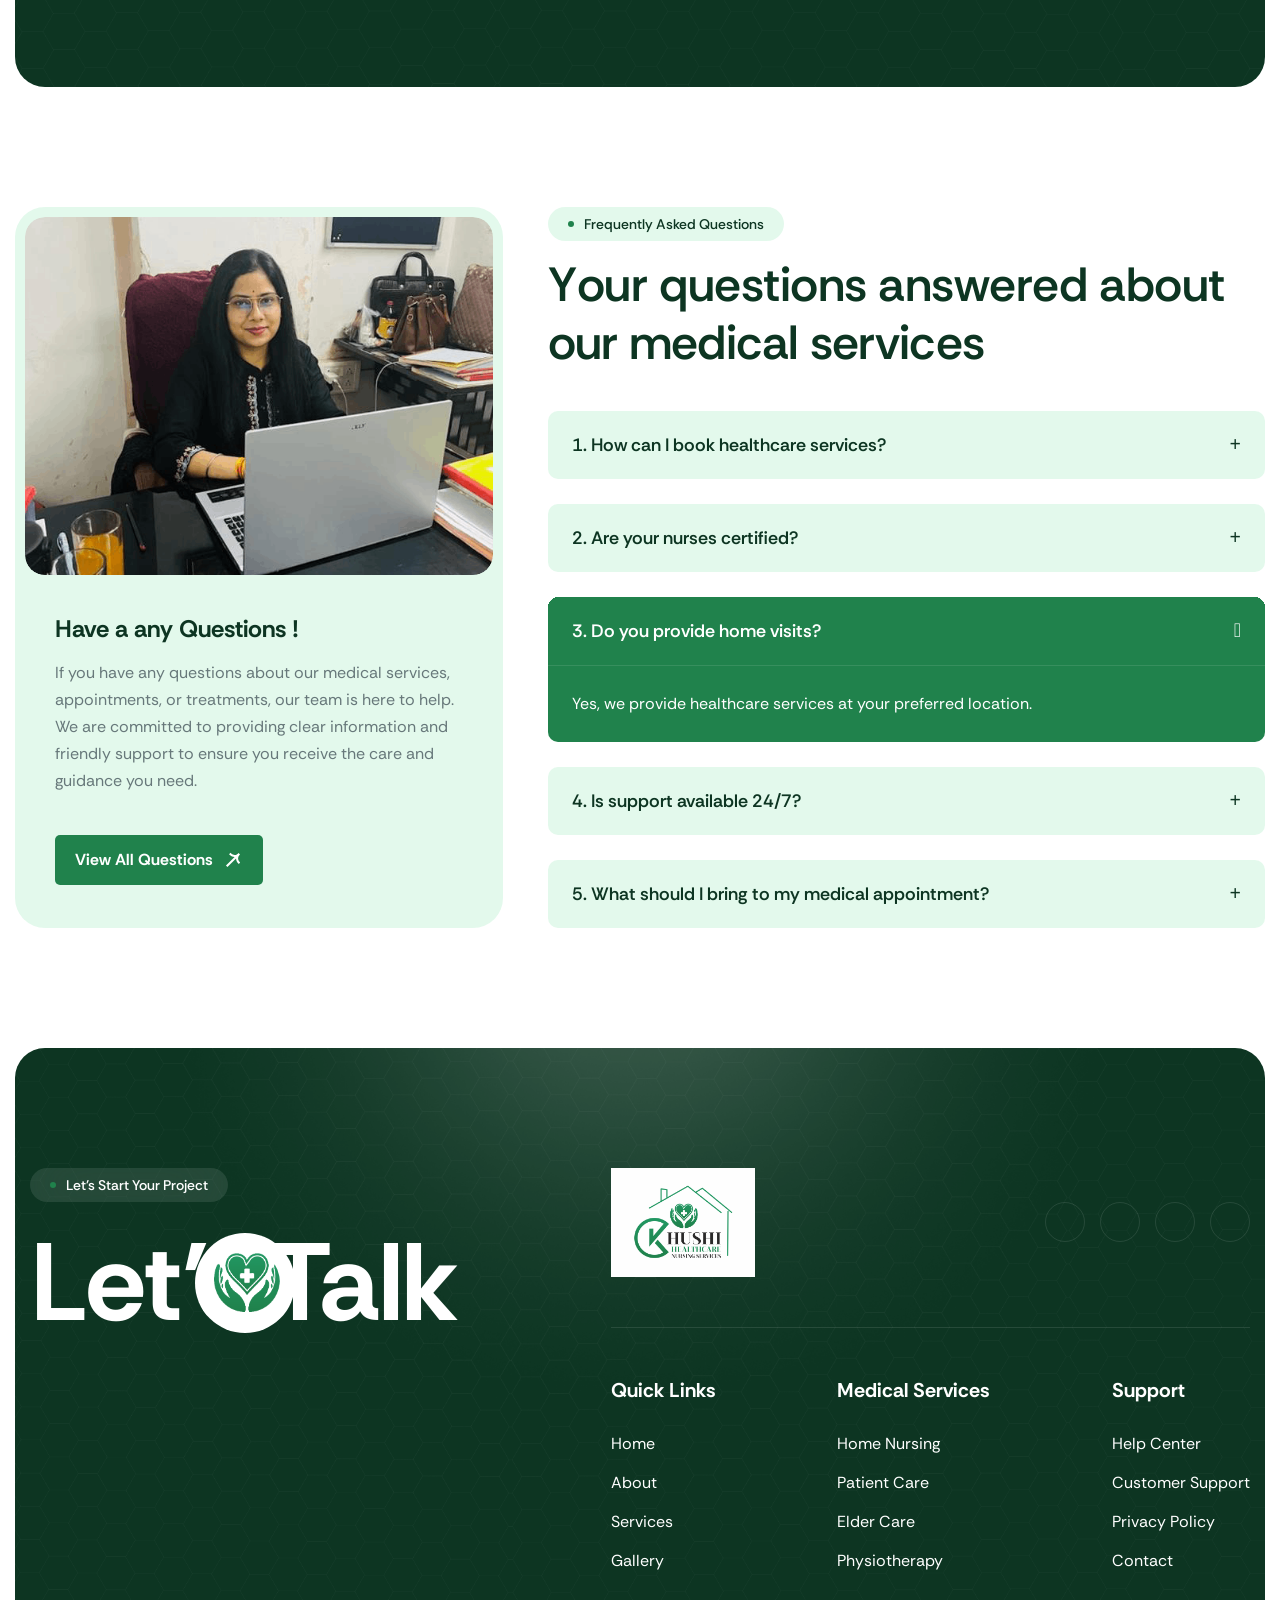
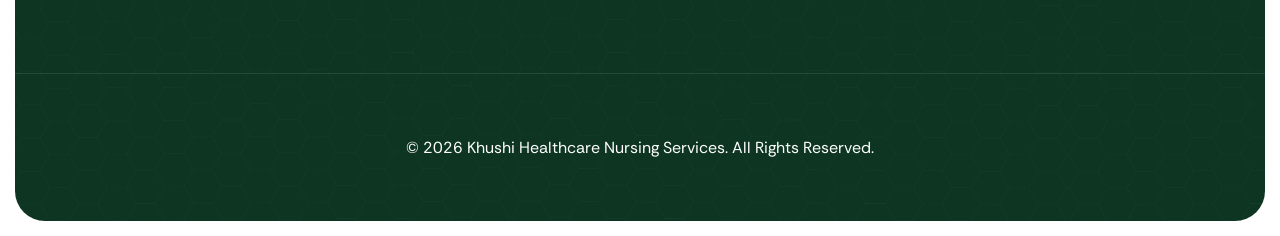
==== commit 53368230: "update home" ====
--- a/index.html
+++ b/index.html
@@ -716,7 +716,7 @@
                         <div class="case-study-item-image">
                             <a href="#" data-cursor-text="View">
                                 <figure>
-                                    <img src="images/case-study-image-1.jpg" alt="">
+                                    <img src="images/gallery-14.jpeg" alt="gallery-14">
                                 </figure>
                             </a>
                         </div>
@@ -734,7 +734,7 @@
                         <div class="case-study-item-image">
                             <a href="#" data-cursor-text="View">
                                 <figure>
-                                    <img src="images/case-study-image-2.jpg" alt="">
+                                    <img src="images/gallery-15.jpeg" alt="gallery">
                                 </figure>
                             </a>
                         </div>
@@ -752,7 +752,7 @@
                         <div class="case-study-item-image">
                             <a href="#" data-cursor-text="View">
                                 <figure>
-                                    <img src="images/case-study-image-3.jpg" alt="">
+                                    <img src="images/gallery-7.jpeg" alt="gallery">
                                 </figure>
                             </a>
                         </div>
--- a/css/custom.css
+++ b/css/custom.css
@@ -6656,6 +6656,7 @@
 
 	.about-us-image figure img{
         aspect-ratio: 1 / 1.161;
+		width: 100%;
     }
 
 	.about-review-box{
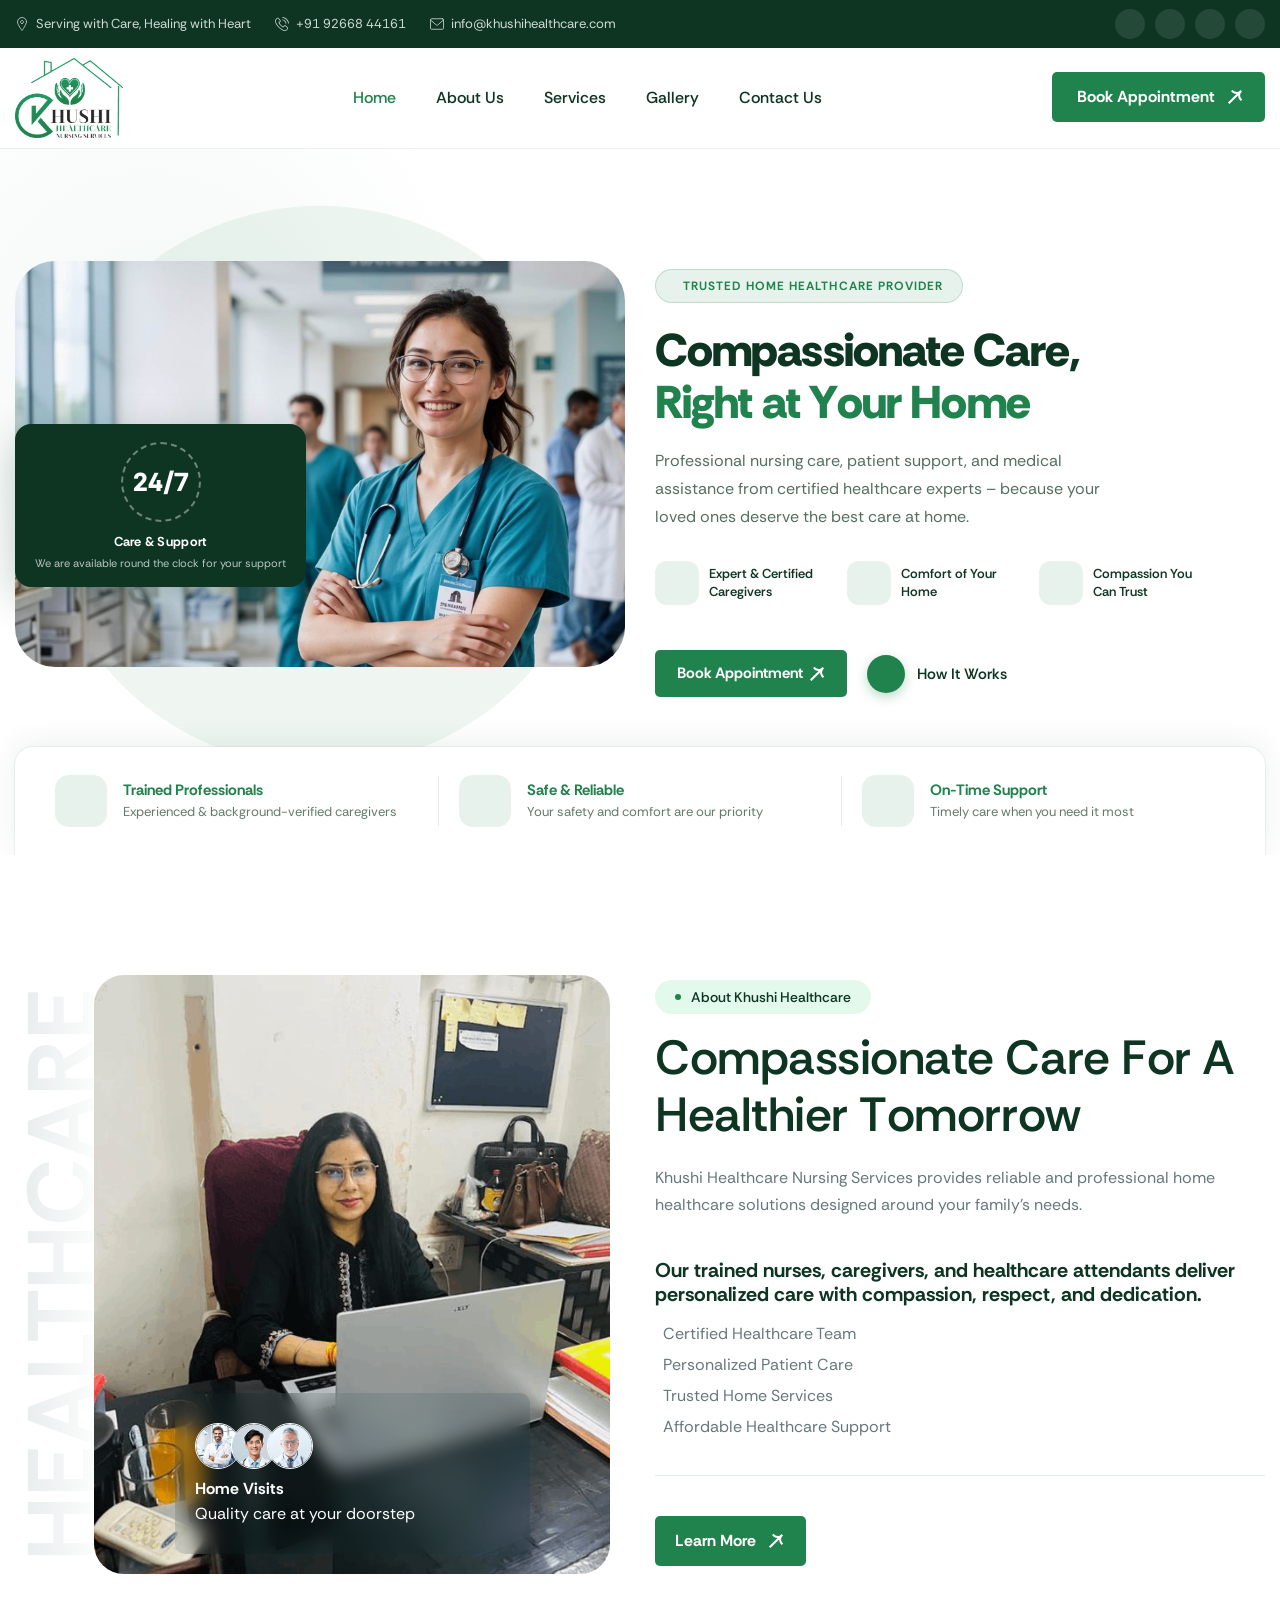
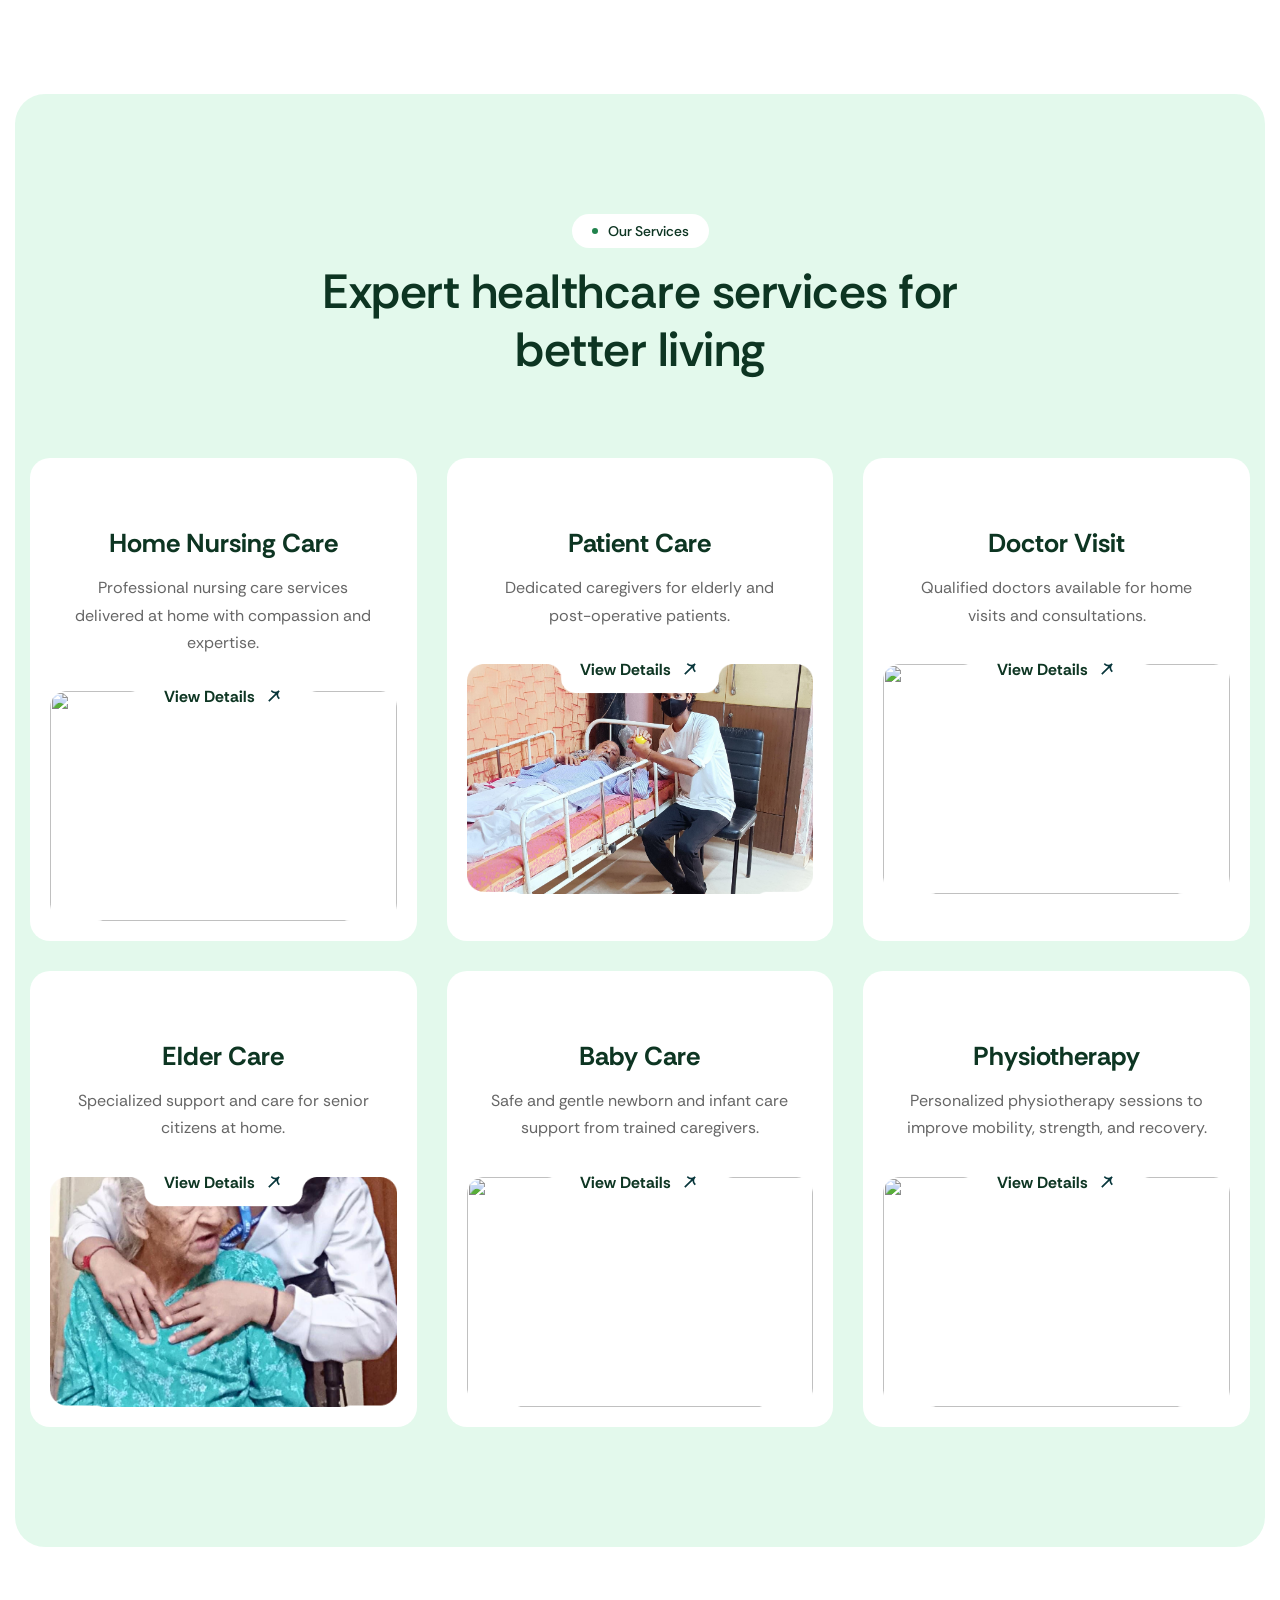
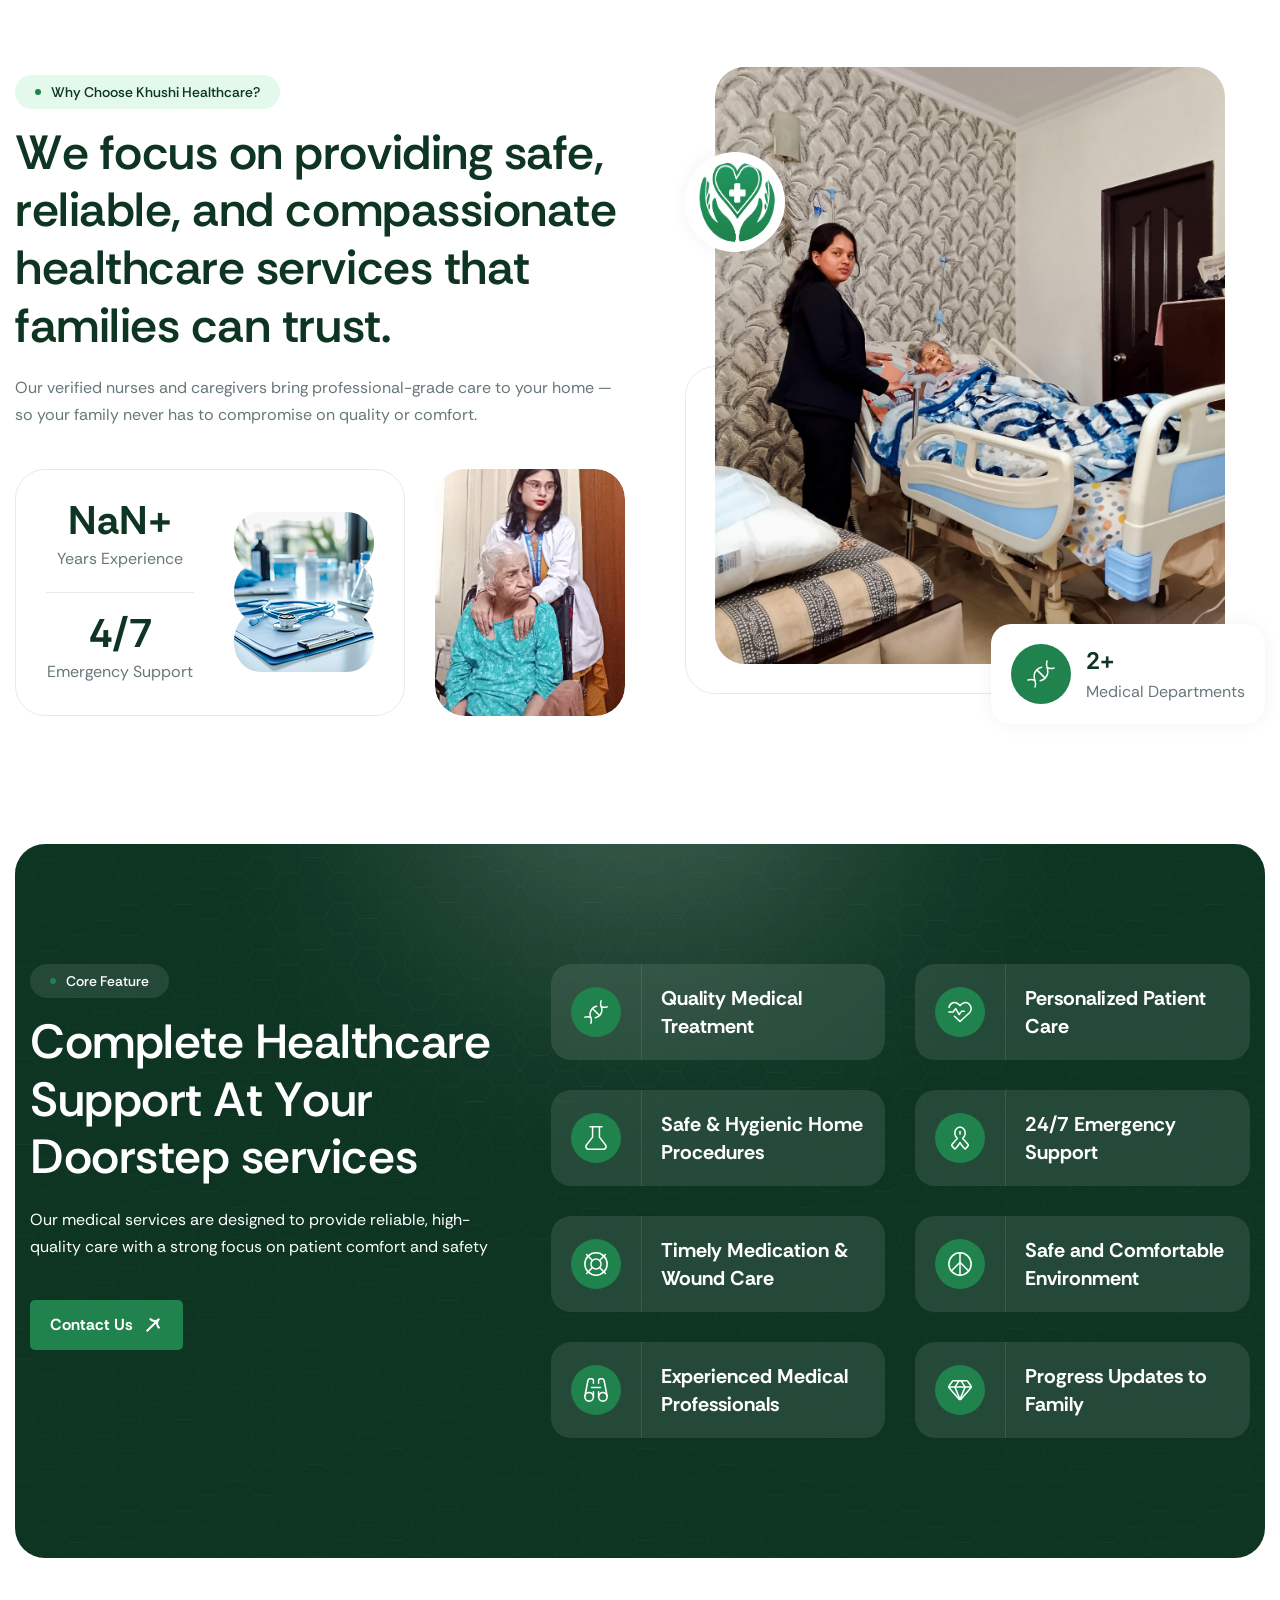
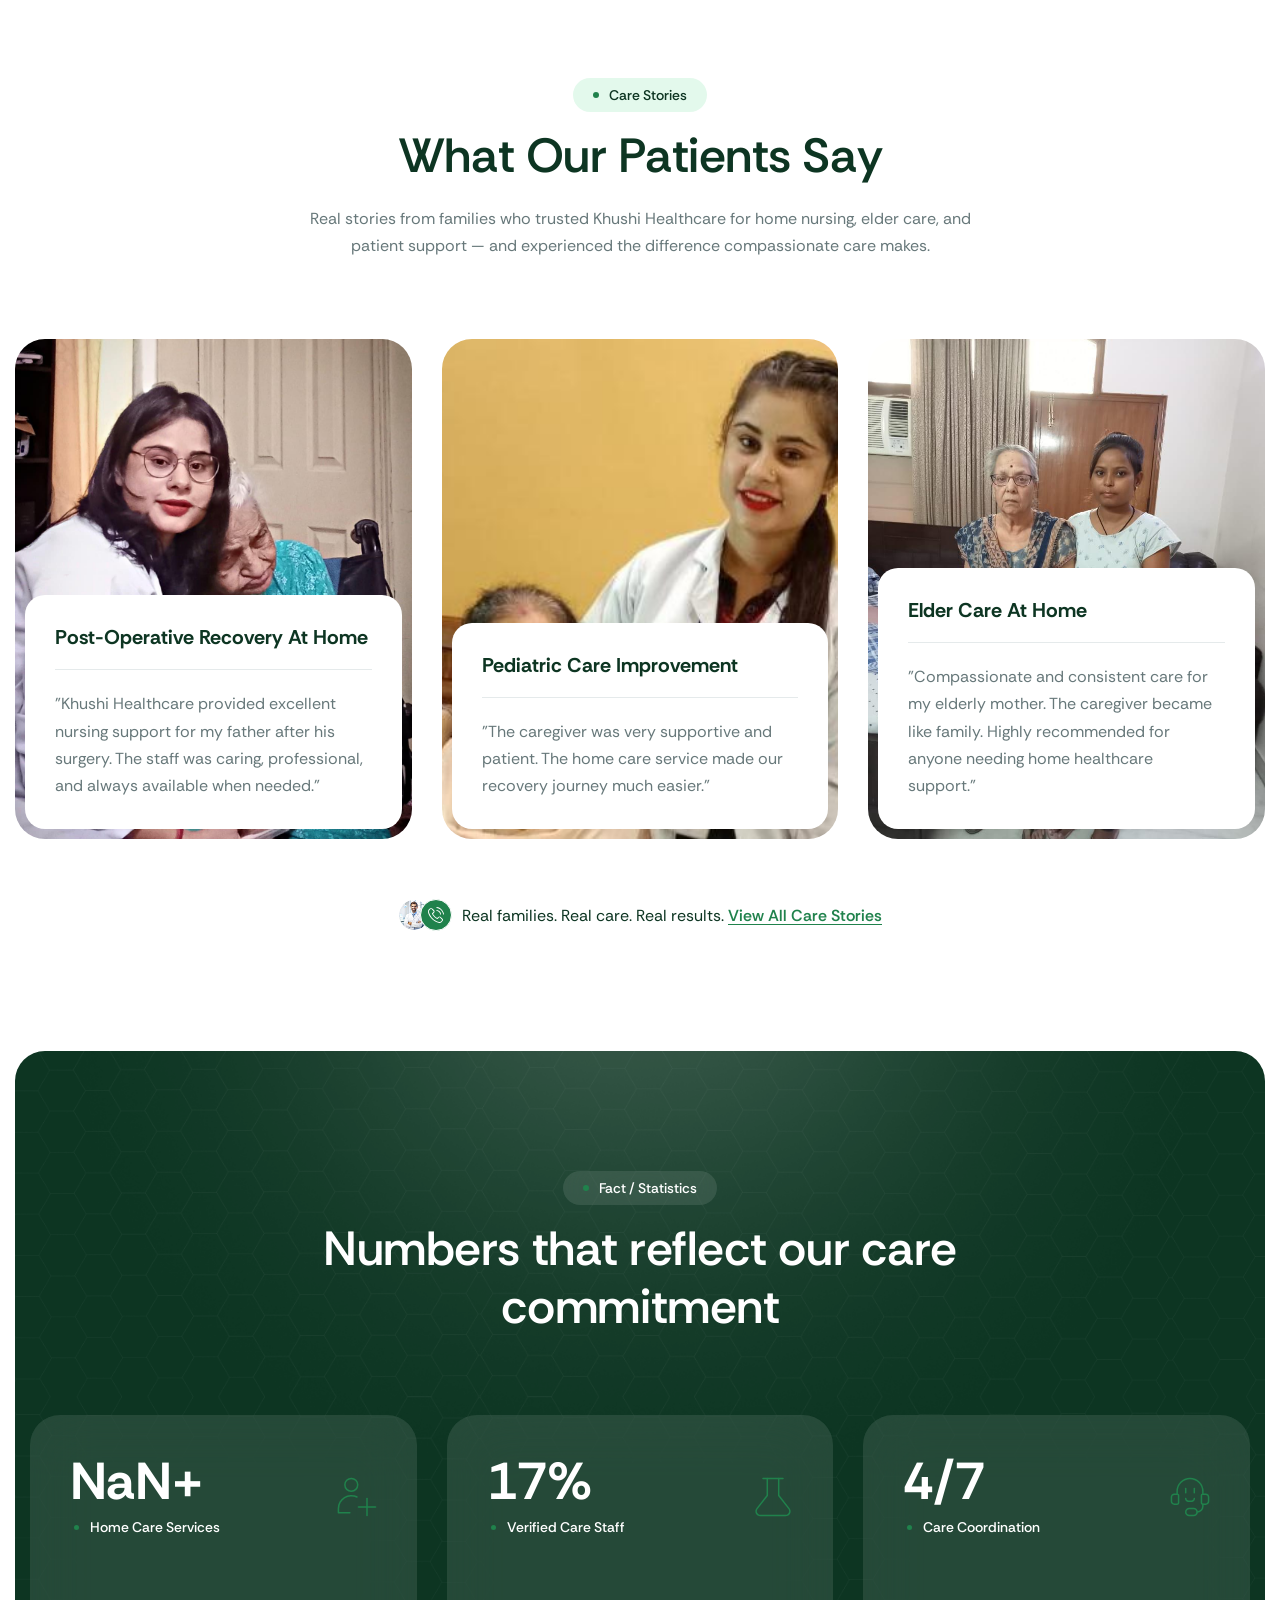
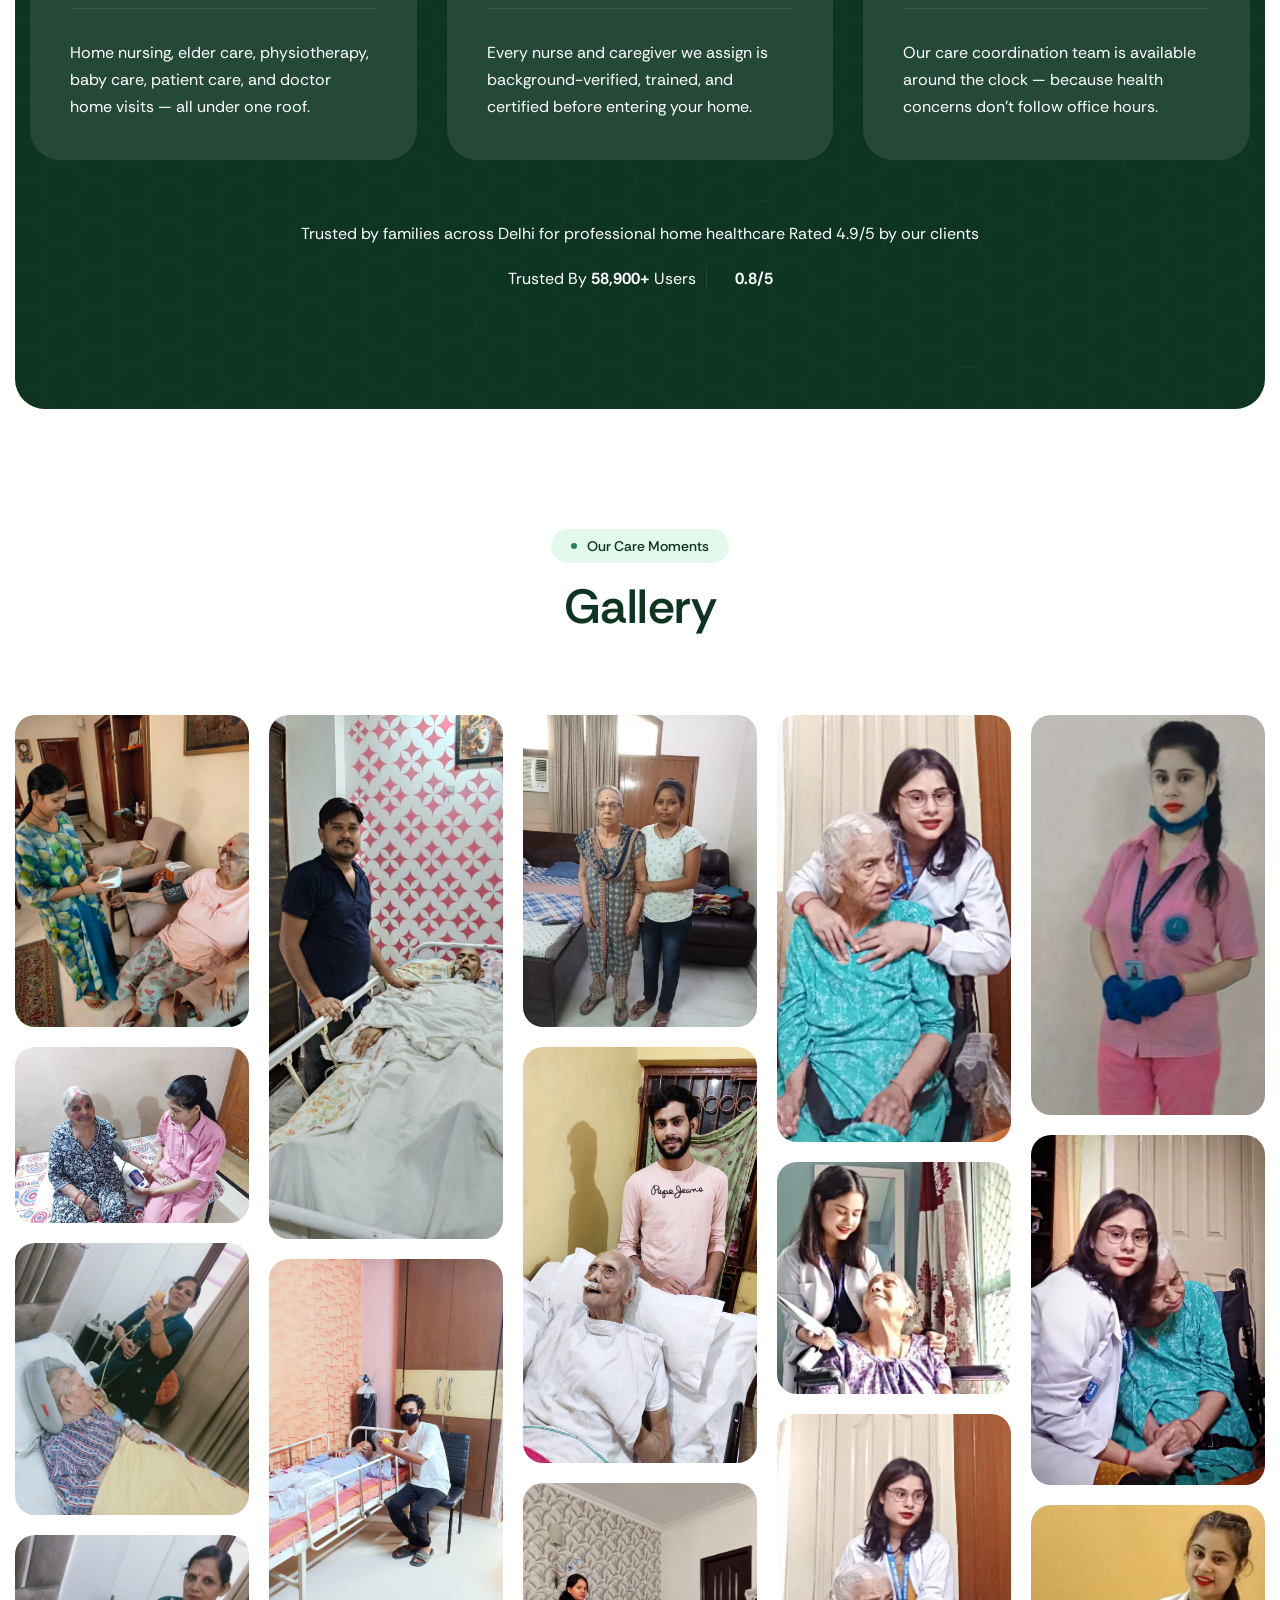
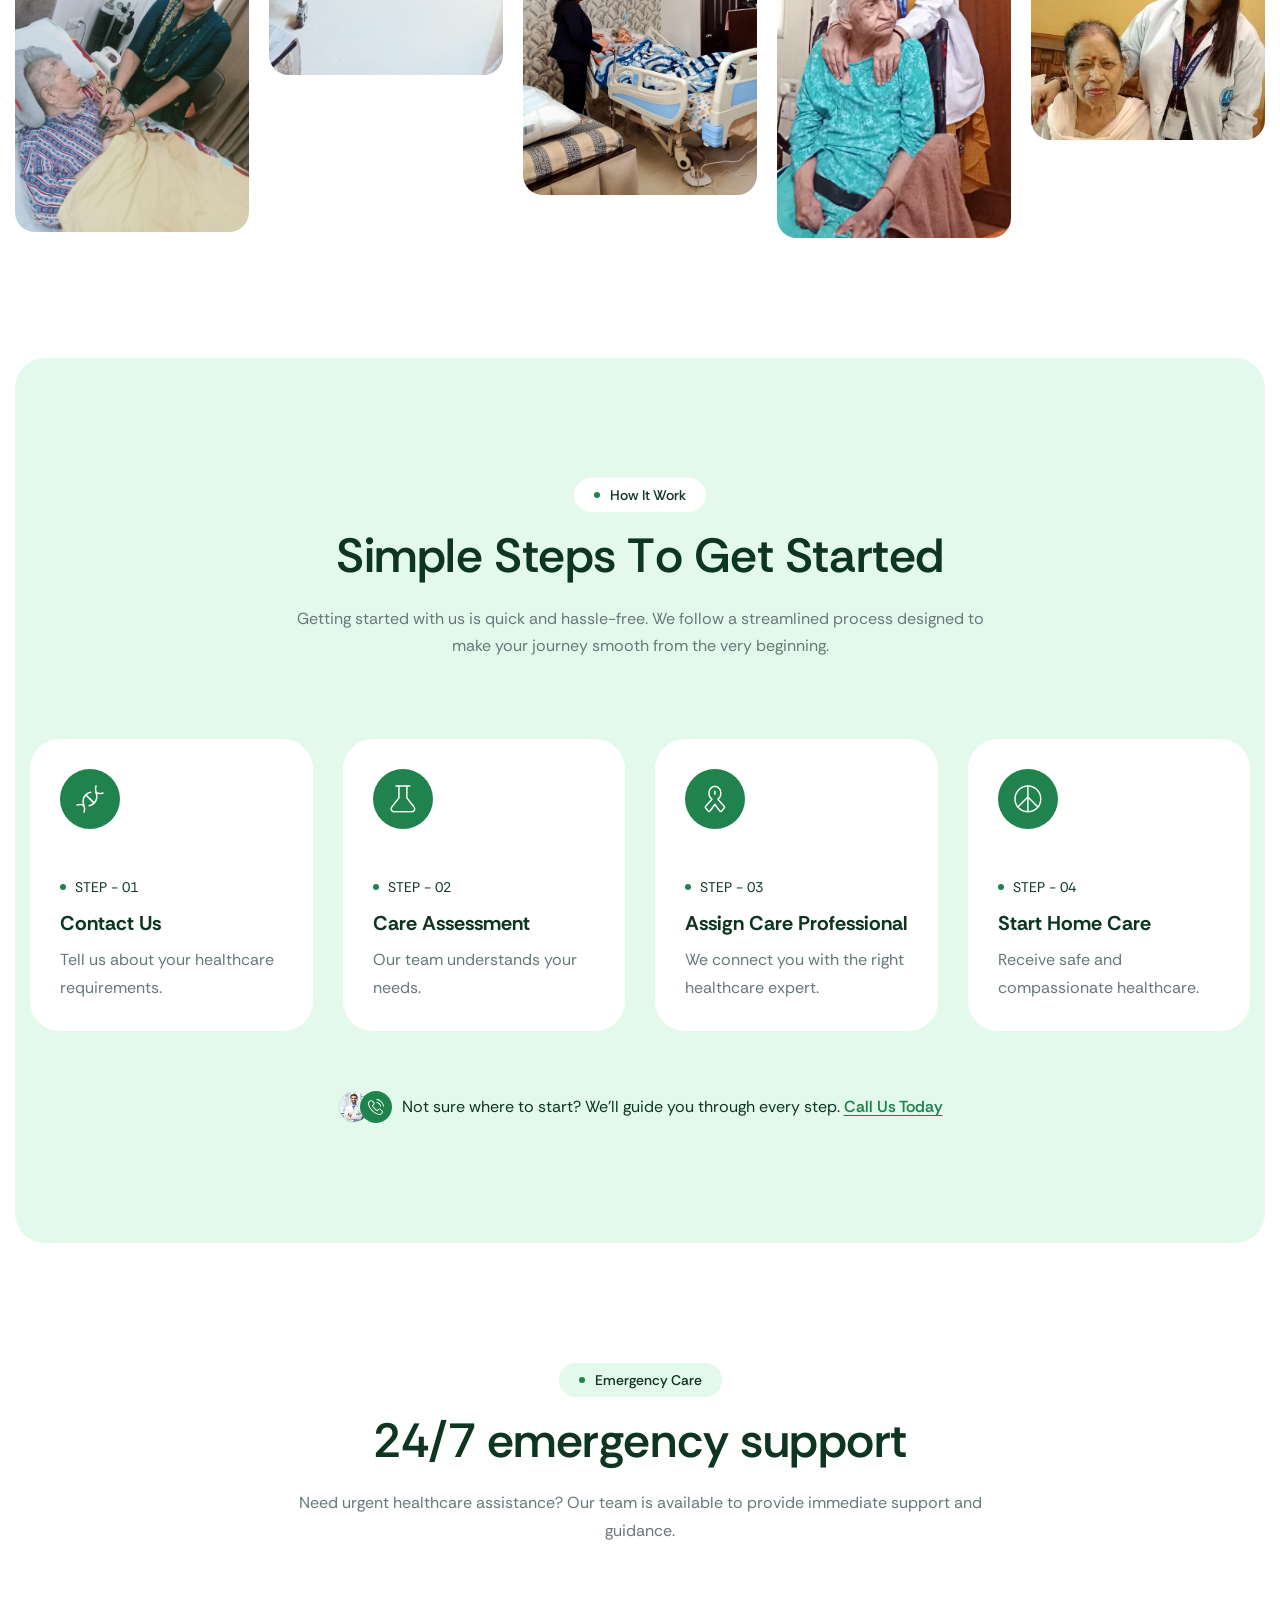
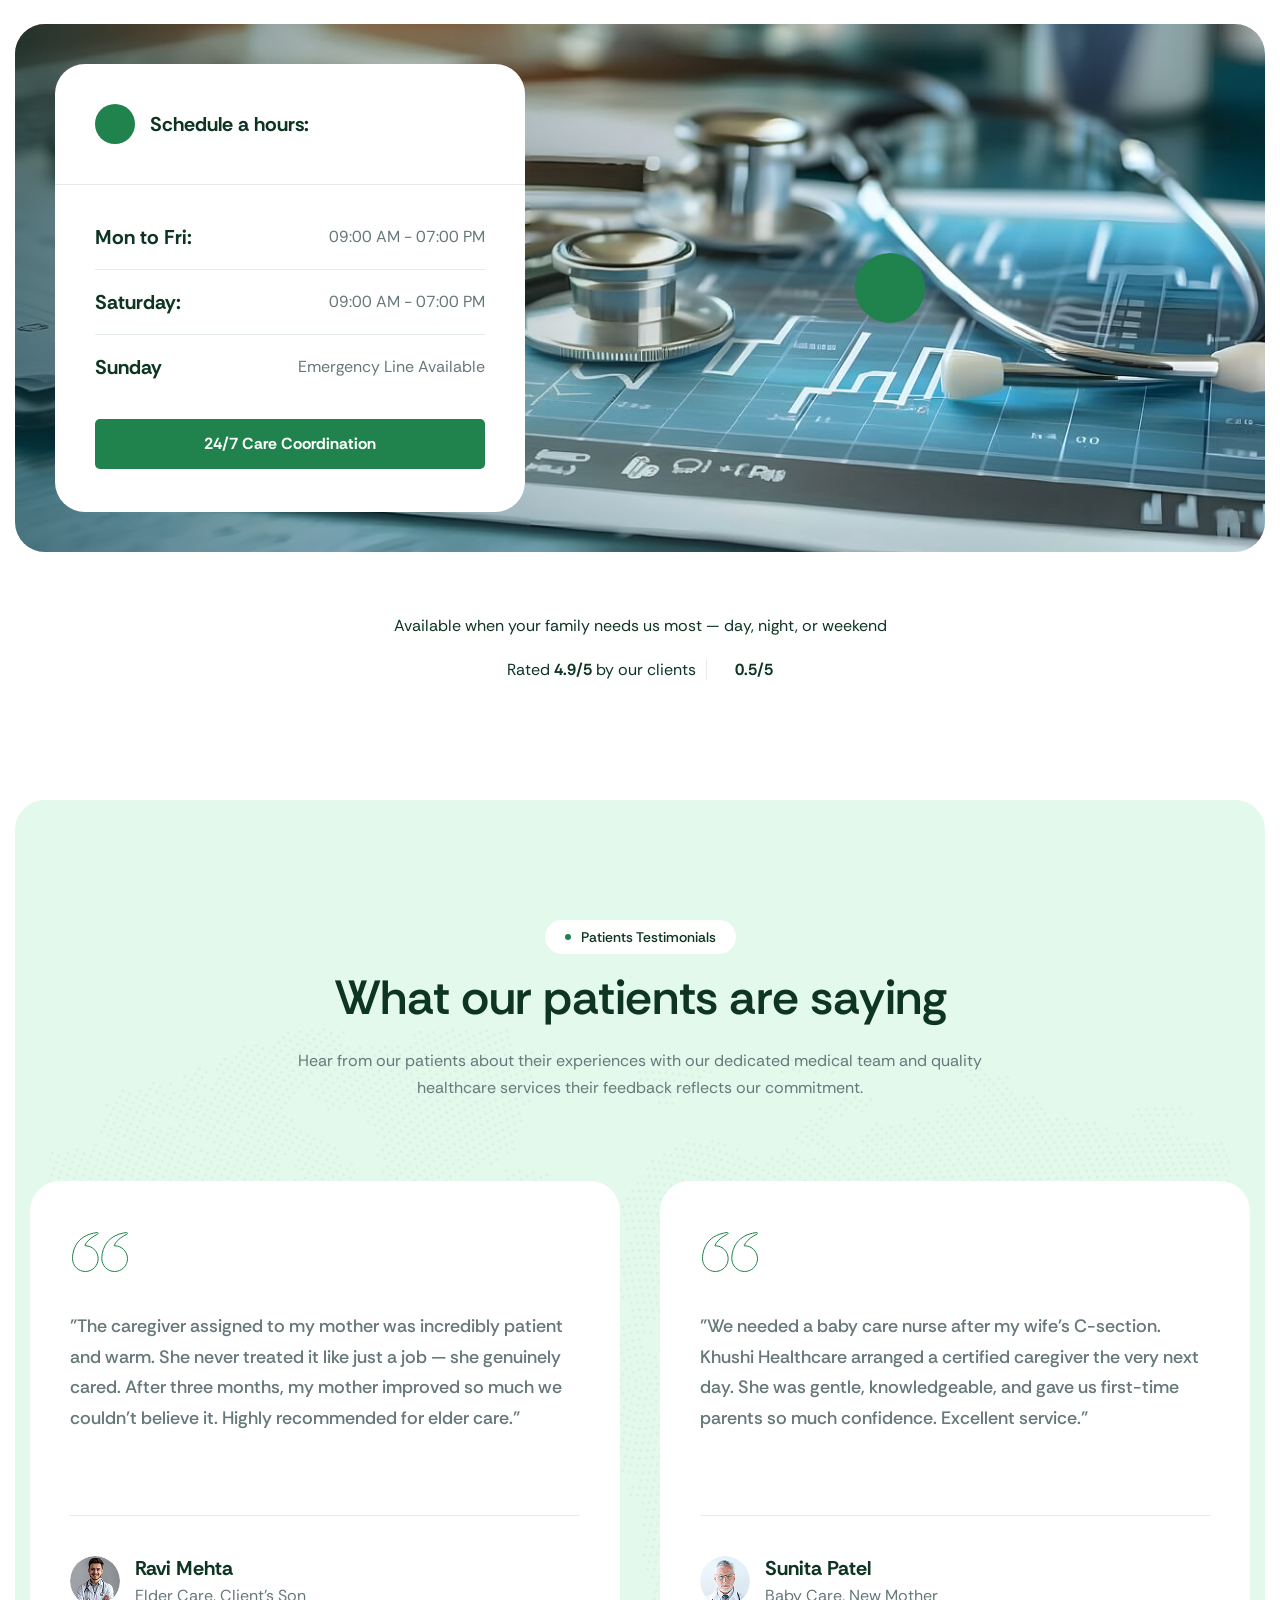
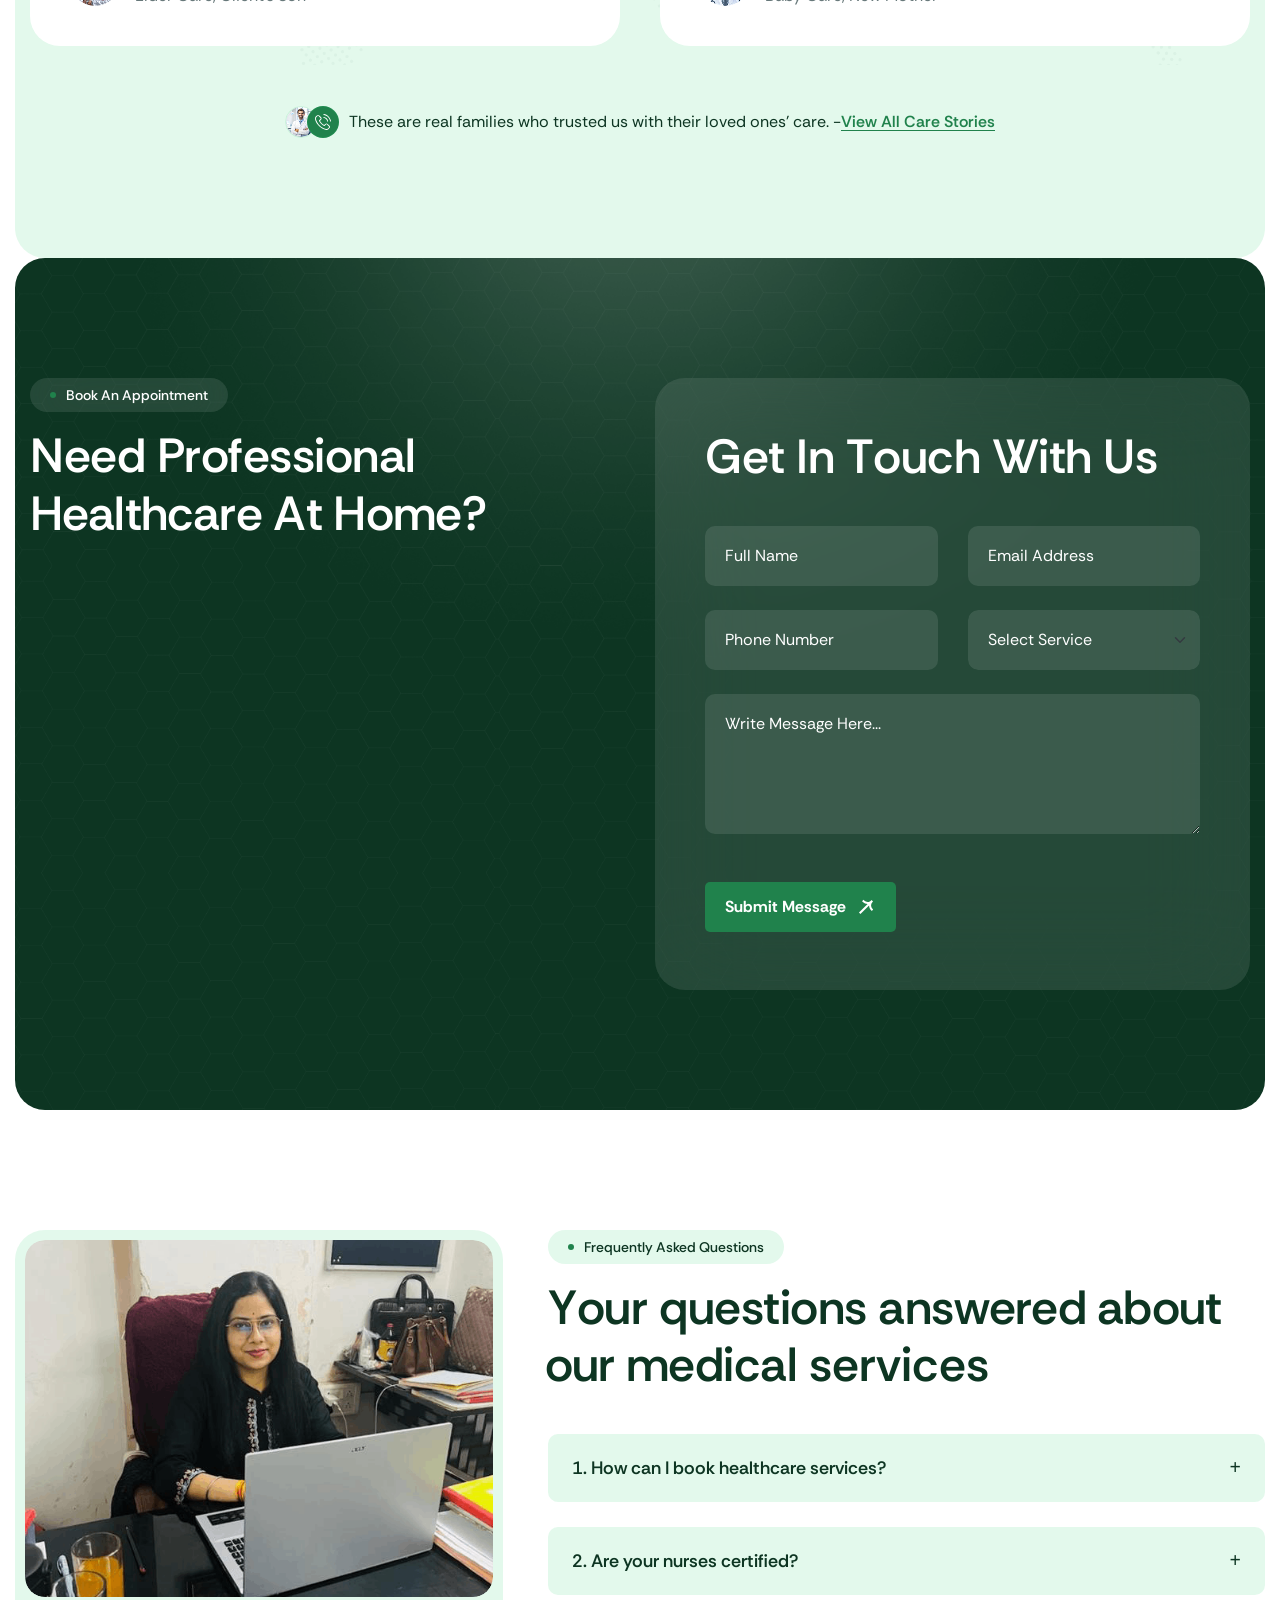
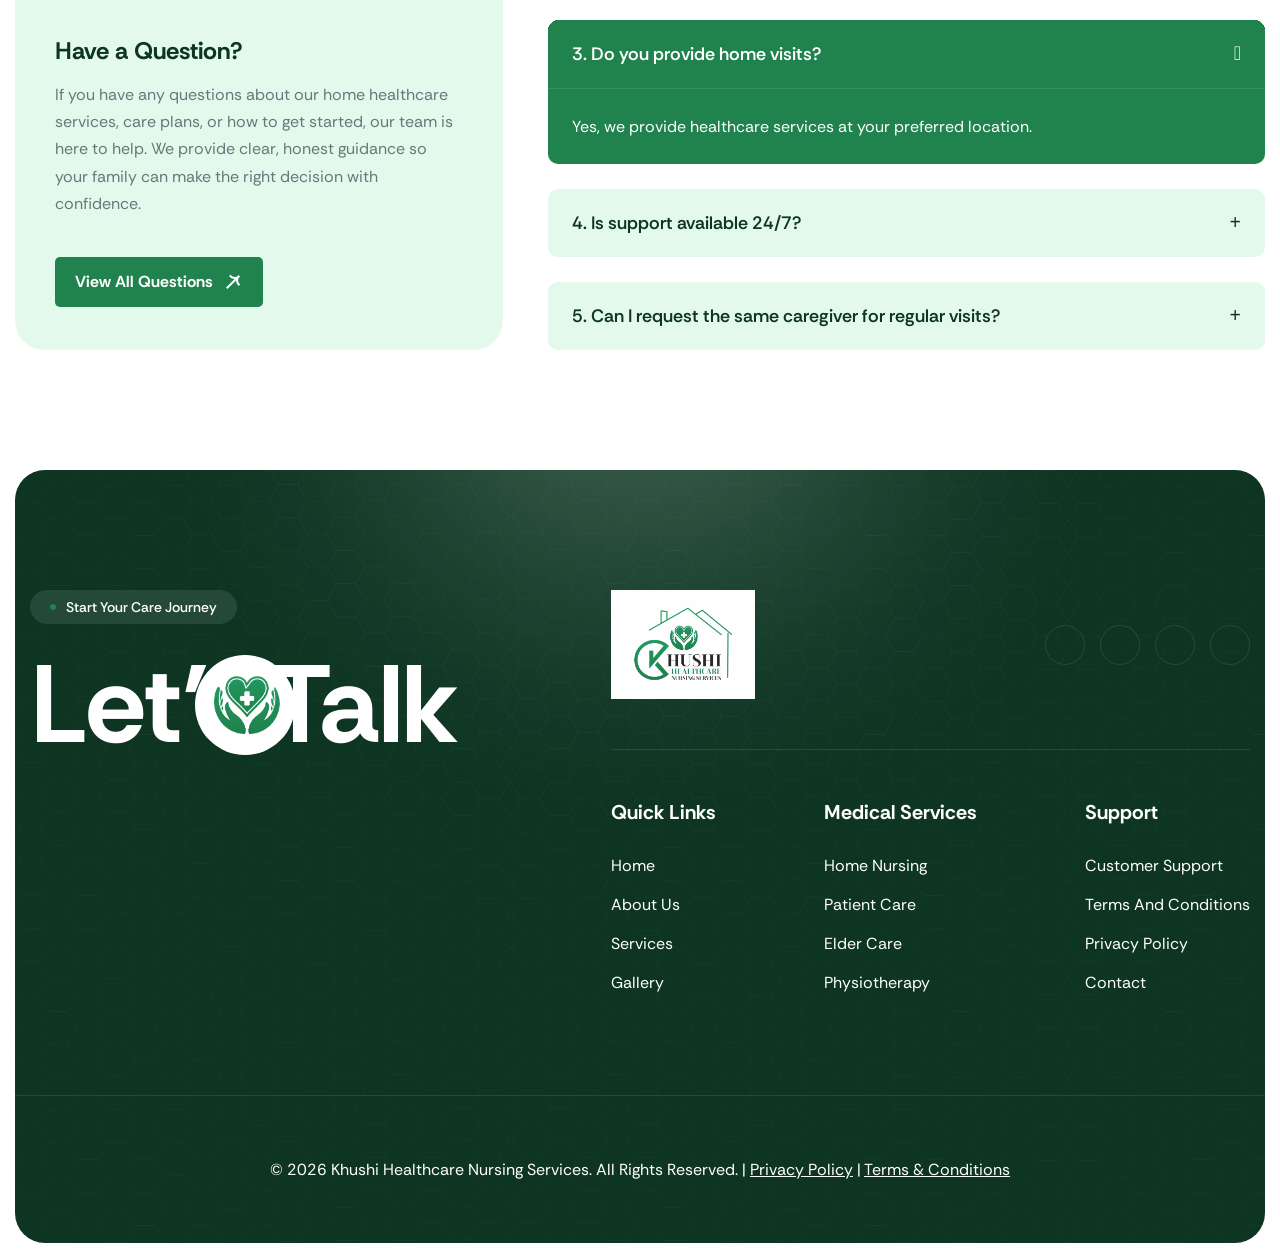
==== commit f3d418bc: "add inner pages and some changes on header and banner" ====
--- a/index.html
+++ b/index.html
@@ -1,16 +1,16 @@
 <!DOCTYPE html>
-<html lang="zxx">
+<html lang="en">
 
 <head>
     <!-- Meta -->
     <meta charset="utf-8">
     <meta http-equiv="X-UA-Compatible" content="IE=edge">
     <meta name="viewport" content="width=device-width, initial-scale=1.0, maximum-scale=1">
-    <meta name="description" content="">
-    <meta name="keywords" content="">
-    <meta name="author" content="Arisetheme">
+    <meta name="description" content="Khushi Healthcare Nursing Services provides certified home nursing, elder care, physiotherapy, baby care & doctor home visits across Delhi.">
+    <meta name="keywords" content="home nursing Delhi, elder care, patient care, physiotherapy at home, baby care, doctor home visit, home healthcare services">
+    <meta name="author" content="Khushi Healthcare Nursing Services">
     <!-- Page Title -->
-    <title>Pluxes - Medical & Healthcare HTML Template</title>
+    <title>Home | Khushi Healthcare Nursing Services</title>
     <!-- Favicon Icon -->
     <link rel="shortcut icon" type="image/x-icon" href="images/site-icon.png">
     <!-- Google Fonts Css-->
@@ -41,6 +41,39 @@
 
 
 
+    <!-- Top Bar Start -->
+    <div class="header-top-bar">
+        <div class="container">
+            <div class="header-top-inner">
+                <div class="header-top-left">
+                    <ul class="header-top-info">
+                        <li>
+                            <img src="images/icon-location-white.svg" alt="Location">
+                            <span>Serving with Care, Healing with Heart</span>
+                        </li>
+                        <li>
+                            <img src="images/icon-phone-white.svg" alt="Phone">
+                            <a href="tel:9266844161">+91 92668 44161</a>
+                        </li>
+                        <li>
+                            <img src="images/icon-mail-white.svg" alt="Email">
+                            <a href="mailto:info@khushihealthcare.com">info@khushihealthcare.com</a>
+                        </li>
+                    </ul>
+                </div>
+                <div class="header-top-right">
+                    <ul class="header-social-links">
+                        <li><a href="#" aria-label="Facebook"><i class="fa-brands fa-facebook-f"></i></a></li>
+                        <li><a href="#" aria-label="Instagram"><i class="fa-brands fa-instagram"></i></a></li>
+                        <li><a href="#" aria-label="Twitter"><i class="fa-brands fa-x-twitter"></i></a></li>
+                        <li><a href="#" aria-label="WhatsApp"><i class="fa-brands fa-whatsapp"></i></a></li>
+                    </ul>
+                </div>
+            </div>
+        </div>
+    </div>
+    <!-- Top Bar End -->
+
     <!-- Header Start -->
     <header class="main-header">
         <div class="header-sticky">
@@ -48,7 +81,7 @@
                 <div class="container">
                     <!-- Logo Start -->
                     <a class="navbar-brand" href="index.html">
-                        <img src="images/site-logo-new.png" alt="Logo">
+                        <img src="images/site-logo-new.png" alt="Khushi Healthcare Logo">
                     </a>
                     <!-- Logo End -->
 
@@ -56,20 +89,20 @@
                     <div class="collapse navbar-collapse main-menu">
                         <div class="nav-menu-wrapper">
                             <ul class="navbar-nav mr-auto" id="menu">
-                                <li class="nav-item"><a class="nav-link active" href="index.html">Home</a>
-                                </li>
-                                <li class="nav-item"><a class="nav-link" href="#">About Us</a>
-                                <li class="nav-item"><a class="nav-link" href="#">Services</a></li>
-                                <li class="nav-item"><a class="nav-link" href="#">Gallery</a></li>
+                                <li class="nav-item"><a class="nav-link active" href="index.html">Home</a></li>
+                                <li class="nav-item"><a class="nav-link" href="about.html">About Us</a></li>
+                                <li class="nav-item"><a class="nav-link" href="services.html">Services</a></li>
+                                <li class="nav-item"><a class="nav-link" href="gallery.html">Gallery</a></li>
                                 <li class="nav-item"><a class="nav-link" href="contact.html">Contact Us</a></li>
-                                <li class="nav-item highlighted-menu"><a class="nav-link"
-                                        href="contact.html">Book Appointment</a></li>
+                                <li class="nav-item highlighted-menu"><a class="nav-link" href="contact.html">Book Appointment</a></li>
                             </ul>
                         </div>
 
                         <!-- Header Btn Start -->
                         <div class="header-btn">
-                            <a href="tel:9266844161" class="btn-default btn-highlighted">Book Appointment</a>
+                            <a href="tel:9266844161" class="btn-default btn-highlighted">
+                                <i class="fa-regular fa-calendar-check"></i> Book Appointment
+                            </a>
                         </div>
                         <!-- Header Btn End -->
                     </div>
@@ -83,65 +116,140 @@
     <!-- Header End -->
 
     <!-- Hero Section Start -->
-    <div class="hero dark-section parallaxie">
+    <div class="hero hero-premium">
+        <!-- Soft background circle decoration -->
+        <div class="hero-bg-circle"></div>
+
         <div class="container">
-            <div class="row">
-                <div class="col-xl-7">
-                    <!-- Hero Content Start -->
-                    <div class="hero-content">
-                        <!-- Section Title Start -->
-                        <div class="section-title">
-                            <span class="section-sub-title wow fadeInUp">Trusted Home Healthcare Provider</span>
-                            <h1 class="text-anime-style-3" data-cursor="-opaque">Professional Healthcare Services At Home</h1>
-                            <p class="wow fadeInUp" data-wow-delay="0.2s">Get compassionate nursing care, patient support, and medical assistance from certified healthcare professionals in the comfort of your home.</p>
-                        </div>
-                        <!-- Section Title End -->
-
-                        <!-- Hero Content Body Start -->
+            <div class="row align-items-center">
+
+                <!-- ===== LEFT: Content ===== -->
+                <div class="col-xl-6 col-lg-6 order-1 mt-5">
+                    <div class="hero-content wow fadeInLeft" data-wow-duration="0.9s">
+
+                        <!-- Trust badge label -->
+                        <div class="hero-label wow fadeInUp" data-wow-delay="0.1s">
+                            <i class="fa-solid fa-shield-halved"></i>
+                            <span>Trusted Home Healthcare Provider</span>
+                        </div>
+
+                        <!-- Headline -->
+                        <h1 class="hero-headline text-anime-style-3" data-cursor="-opaque">
+                            Compassionate Care,<br>
+                            <span class="hero-headline-accent">Right at Your Home</span>
+                        </h1>
+
+                        <!-- Subheadline -->
+                        <p class="hero-subheadline wow fadeInUp" data-wow-delay="0.2s">
+                            Professional nursing care, patient support, and medical assistance from certified healthcare experts &ndash; because your loved ones deserve the best care at home.
+                        </p>
+
+                        <!-- Trust icon row -->
+                        <div class="hero-trust-icons wow fadeInUp" data-wow-delay="0.3s">
+                            <div class="hero-trust-item">
+                                <div class="hero-trust-icon-wrap">
+                                    <i class="fa-solid fa-user-nurse"></i>
+                                </div>
+                                <span>Expert &amp; Certified Caregivers</span>
+                            </div>
+                            <div class="hero-trust-item">
+                                <div class="hero-trust-icon-wrap">
+                                    <i class="fa-solid fa-house-medical-circle-check"></i>
+                                </div>
+                                <span>Comfort of Your Home</span>
+                            </div>
+                            <div class="hero-trust-item">
+                                <div class="hero-trust-icon-wrap">
+                                    <i class="fa-solid fa-hand-holding-heart"></i>
+                                </div>
+                                <span>Compassion You Can Trust</span>
+                            </div>
+                        </div>
+
+                        <!-- CTA Buttons -->
                         <div class="hero-content-body wow fadeInUp" data-wow-delay="0.4s">
-                            <!-- Hero Button Start -->
                             <div class="hero-btn">
-                                <a href="tel:9266844161" class="btn-default btn-highlighted">Book Appointment</a>
-                            </div>
-                            <!-- Hero Button End -->
-
-                            <!-- Hero Client Box Start -->
-                            <div class="hero-client-box">
-                                <!-- Satisfy Client Image Start -->
-                                <div class="satisfy-client-images">
-                                    <div class="satisfy-client-image">
-                                        <figure class="image-anime">
-                                            <img src="images/author-1.jpg" alt="">
-                                        </figure>
-                                    </div>
-                                    <div class="satisfy-client-image">
-                                        <figure class="image-anime">
-                                            <img src="images/author-2.jpg" alt="">
-                                        </figure>
-                                    </div>
-                                    <div class="satisfy-client-image">
-                                        <figure class="image-anime">
-                                            <img src="images/author-3.jpg" alt="">
-                                        </figure>
-                                    </div>
-                                </div>
-                                <!-- Satisfy Client Image End -->
-
-                                <!-- Hero Client Content Start -->
-                                <div class="hero-client-content">
-                                    <h2>24/7 Support</h2>
-                                    <p>Available anytime when you need care</p>
-                                </div>
-                                <!-- Hero Client Content End -->
-                            </div>
-                            <!-- Hero Client Box End -->
-                        </div>
-                        <!-- Hero Content Body End -->
-                    </div>
-                    <!-- Hero Content End -->
-                </div>
+                                <a href="tel:9266844161" class="btn-default btn-highlighted">
+                                    Book Appointment
+                                </a>
+                                <a href="services.html" class="btn-hero-outline">
+                                    <span class="btn-play-icon"><i class="fa-solid fa-play"></i></span>
+                                    How It Works
+                                </a>
+                            </div>
+                        </div>
+
+                    </div>
+                </div>
+
+                <!-- ===== RIGHT: Visual ===== -->
+                <div class="col-xl-6 col-lg-6">
+                    <div class="hero-visual wow fadeInRight" data-wow-duration="0.9s" data-wow-delay="0.15s">
+
+                        <!-- Image + circular bg -->
+                        <div class="hero-image-wrap">
+                            <!-- Soft circle behind image -->
+                            <div class="hero-img-circle"></div>
+
+                            <figure class="hero-main-image">
+                                <img src="images/hero-bg-image.jpg" alt="Certified home healthcare nurse" loading="eager">
+                            </figure>
+
+                            <!-- Floating 24/7 card -->
+                            <div class="hero-float-card hero-float-card--support wow fadeInUp" data-wow-delay="0.6s">
+                                <div class="float-card-ring">
+                                    <strong>24/7</strong>
+                                </div>
+                                <div class="float-card-body">
+                                    <span>Care &amp; Support</span>
+                                    <p>We are available round the clock for your support</p>
+                                </div>
+                            </div>
+                        </div>
+
+                    </div>
+                </div>
+
             </div>
         </div>
+
+        <!-- Bottom Feature Strip -->
+        <div class="hero-feature-strip wow fadeInUp" data-wow-delay="0.5s">
+            <div class="container">
+                <div class="hero-feature-inner">
+                    <div class="hero-feature-item">
+                        <div class="hero-feature-icon">
+                            <i class="fa-solid fa-user-nurse"></i>
+                        </div>
+                        <div class="hero-feature-text">
+                            <h4>Trained Professionals</h4>
+                            <p>Experienced &amp; background-verified caregivers</p>
+                        </div>
+                    </div>
+                    <div class="hero-feature-divider"></div>
+                    <div class="hero-feature-item">
+                        <div class="hero-feature-icon">
+                            <i class="fa-solid fa-shield-halved"></i>
+                        </div>
+                        <div class="hero-feature-text">
+                            <h4>Safe &amp; Reliable</h4>
+                            <p>Your safety and comfort are our priority</p>
+                        </div>
+                    </div>
+                    <div class="hero-feature-divider"></div>
+                    <div class="hero-feature-item">
+                        <div class="hero-feature-icon">
+                            <i class="fa-solid fa-clock"></i>
+                        </div>
+                        <div class="hero-feature-text">
+                            <h4>On-Time Support</h4>
+                            <p>Timely care when you need it most</p>
+                        </div>
+                    </div>
+                </div>
+            </div>
+        </div>
+
     </div>
     <!-- Hero Section End -->
 
@@ -288,7 +396,7 @@
                                     at home with compassion and expertise.
                                 </div>
 
-                                <a href="#" class="readmore-btn">View Details</a>
+                                <a href="services.html" class="readmore-btn">View Details</a>
 
                             </div>
                         </div>
@@ -321,7 +429,7 @@
                                     post-operative patients.
                                 </div>
 
-                                <a href="#" class="readmore-btn">View Details</a>
+                                <a href="services.html" class="readmore-btn">View Details</a>
 
                             </div>
                         </div>
@@ -354,7 +462,7 @@
                                     and consultations.
                                 </div>
 
-                                <a href="#" class="readmore-btn">View Details</a>
+                                <a href="services.html" class="readmore-btn">View Details</a>
 
                             </div>
                         </div>
@@ -387,7 +495,7 @@
                                     citizens at home.
                                 </div>
 
-                                <a href="#" class="readmore-btn">View Details</a>
+                                <a href="services.html" class="readmore-btn">View Details</a>
 
                             </div>
                         </div>
@@ -418,7 +526,7 @@
                                     Safe and gentle newborn and infant care support from trained caregivers.
                                 </div>
 
-                                <a href="#" class="readmore-btn">View Details</a>
+                                <a href="services.html" class="readmore-btn">View Details</a>
 
                             </div>
                         </div>
@@ -449,7 +557,7 @@
                                    Personalized physiotherapy sessions to improve mobility, strength, and recovery.
                                 </div>
 
-                                <a href="#" class="readmore-btn">View Details</a>
+                                <a href="services.html" class="readmore-btn">View Details</a>
 
                             </div>
                         </div>
@@ -479,9 +587,7 @@
                         <div class="section-title">
                             <span class="section-sub-title wow fadeInUp">Why Choose Khushi Healthcare?</span>
                             <h2 class="text-anime-style-3" data-cursor="-opaque">We focus on providing safe, reliable, and compassionate healthcare services that families can trust.</h2>
-                            <p class="wow fadeInUp" data-wow-delay="0.2s">Our experienced medical team focuses on
-                                accurate diagnosis, effective treatment, and personalized care to ensure the best
-                                outcomes for every patient.</p>
+                            <p class="wow fadeInUp" data-wow-delay="0.2s">Our verified nurses and caregivers bring professional-grade care to your home — so your family never has to compromise on quality or comfort.</p>
                         </div>
                         <!-- Section Title End -->
 
@@ -493,7 +599,7 @@
                                 <div class="why-choose-counter-item-list">
                                     <!-- Why choose Counter Item Start -->
                                     <div class="why-choose-counter-item">
-                                        <h2><span class="counter">25</span>+</h2>
+                                        <h2><span class="counter">5+</span>+</h2>
                                         <p>Years Experience</p>
                                     </div>
                                     <!-- Why choose Counter Item End -->
@@ -625,7 +731,7 @@
                                 <img src="images/icon-core-features-item-3.svg" alt="">
                             </div>
                             <div class="core-features-item-content">
-                                <h3>Modern Medical Facilities</h3>
+                                <h3>Safe & Hygienic Home Procedures</h3>
                             </div>
                         </div>
                         <!-- Core Features Item End -->
@@ -647,7 +753,7 @@
                                 <img src="images/icon-core-features-item-5.svg" alt="">
                             </div>
                             <div class="core-features-item-content">
-                                <h3>Fast and Accurate Test Results</h3>
+                                <h3>Timely Medication & Wound Care</h3>
                             </div>
                         </div>
                         <!-- Core Features Item End -->
@@ -680,7 +786,7 @@
                                 <img src="images/icon-core-features-item-8.svg" alt="">
                             </div>
                             <div class="core-features-item-content">
-                                <h3>Advanced Diagnostic Technology</h3>
+                                <h3>Progress Updates to Family</h3>
                             </div>
                         </div>
                         <!-- Core Features Item End -->
@@ -699,11 +805,9 @@
                 <div class="col-lg-12">
                     <!-- Section Title Start -->
                     <div class="section-title section-title-center">
-                        <span class="section-sub-title wow fadeInUp">Case Study's</span>
+                        <span class="section-sub-title wow fadeInUp">Care Stories</span>
                         <h2 class="text-anime-style-3" data-cursor="-opaque">What Our Patients Say</h2>
-                        <p class="wow fadeInUp" data-wow-delay="0.2s">Discover inspiring stories from patients who
-                            trusted our medical expertise and experienced successful recoveries these real-life cases
-                            highlight our commitment.</p>
+                        <p class="wow fadeInUp" data-wow-delay="0.2s">Real stories from families who trusted Khushi Healthcare for home nursing, elder care, and patient support — and experienced the difference compassionate care makes.</p>
                     </div>
                     <!-- Section Title End -->
                 </div>
@@ -721,8 +825,8 @@
                             </a>
                         </div>
                         <div class="case-study-item-content">
-                            <h2><a href="#">Heart Health Recovery</a></h2>
-                            <p>A patient experiencing severe as diagnosed with a cardiac condition."Khushi Healthcare provided excellent nursing support for my father. The staff was caring, professional, and always available when needed."</p>
+                            <h2><a href="#">Post-Operative Recovery At Home</a></h2>
+                            <p>"Khushi Healthcare provided excellent nursing support for my father after his surgery. The staff was caring, professional, and always available when needed."</p>
                         </div>
                     </div>
                     <!-- Case Study Item End -->
@@ -757,8 +861,8 @@
                             </a>
                         </div>
                         <div class="case-study-item-content">
-                            <h2><a href="#">Dermatology Skin Treatment</a></h2>
-                            <p>"Professional service with a personal touch. Highly recommended for home healthcare needs."</p>
+                            <h2><a href="#">Elder Care At Home</a></h2>
+                            <p>"Compassionate and consistent care for my elderly mother. The caregiver became like family. Highly recommended for anyone needing home healthcare support."</p>
                         </div>
                     </div>
                     <!-- Case Study Item End -->
@@ -779,8 +883,8 @@
                             </div>
                         </div>
                         <!-- Satisfy Client Images End -->
-                        <p>Helping You Move from Concern to Confidence with Expert Medical Care. - 
-                            <a href="#">View all Case study</a></p>
+                        <p>Real families. Real care. Real results. 
+                            <a href="#">View all Care Stories</a></p>
                     </div>
                     <!-- Section Footer Text End -->
                 </div>
@@ -797,8 +901,7 @@
                     <!-- Section Title Start -->
                     <div class="section-title section-title-center">
                         <span class="section-sub-title wow fadeInUp">Fact / Statistics</span>
-                        <h2 class="text-anime-style-3" data-cursor="-opaque">Key statistics that reflect our medical
-                            excellence</h2>
+                        <h2 class="text-anime-style-3" data-cursor="-opaque">Numbers that reflect our care commitment</h2>
                     </div>
                     <!-- Section Title End -->
                 </div>
@@ -810,9 +913,9 @@
                     <div class="fact-item wow fadeInUp">
                         <div class="fact-item-header">
                             <div class="fact-item-counter-content">
-                                <h2><span class="counter">35</span>+</h2>
+                                <h2><span class="counter">6+</span>+</h2>
                                 <ul>
-                                    <li>Experienced Doctors</li>
+                                    <li>Home Care Services</li>
                                 </ul>
                             </div>
                             <div class="icon-box">
@@ -820,7 +923,7 @@
                             </div>
                         </div>
                         <div class="fact-item-content">
-                            <p>Our team of experienced doctor dedicated to providing expert medical care with.</p>
+                            <p>Home nursing, elder care, physiotherapy, baby care, patient care, and doctor home visits — all under one roof.</p>
                         </div>
                     </div>
                     <!-- Fact Item End -->
@@ -831,9 +934,9 @@
                     <div class="fact-item wow fadeInUp" data-wow-delay="0.2s">
                         <div class="fact-item-header">
                             <div class="fact-item-counter-content">
-                                <h2><span class="counter">12</span>+</h2>
+                                <h2><span class="counter">100</span>%</h2>
                                 <ul>
-                                    <li>Medical Departments</li>
+                                    <li>Verified Care Staff</li>
                                 </ul>
                             </div>
                             <div class="icon-box">
@@ -841,7 +944,7 @@
                             </div>
                         </div>
                         <div class="fact-item-content">
-                            <p>Our team of experienced doctor dedicated to providing expert medical care with.</p>
+                            <p>Every nurse and caregiver we assign is background-verified, trained, and certified before entering your home.</p>
                         </div>
                     </div>
                     <!-- Fact Item End -->
@@ -854,7 +957,7 @@
                             <div class="fact-item-counter-content">
                                 <h2><span class="counter">24</span>/7</h2>
                                 <ul>
-                                    <li>Emergency Support</li>
+                                    <li>Care Coordination</li>
                                 </ul>
                             </div>
                             <div class="icon-box">
@@ -862,7 +965,7 @@
                             </div>
                         </div>
                         <div class="fact-item-content">
-                            <p>Our team of experienced doctor dedicated to providing expert medical care with.</p>
+                            <p>Our care coordination team is available around the clock — because health concerns don't follow office hours.</p>
                         </div>
                     </div>
                     <!-- Fact Item End -->
@@ -871,7 +974,8 @@
                 <div class="col-lg-12">
                     <!-- Section Footer Text Start -->
                     <div class="section-footer-text wow fadeInUp" data-wow-delay="0.4s">
-                        <p>Browse all professional healthcare services available for you and family</p>
+                        <p>Trusted by families across Delhi for professional home healthcare
+Rated 4.9/5 by our clients</p>
                         <ul>
                             <li class="section-footer-content">Trusted By <b>58,900+</b> Users</li>
                             <li>
@@ -896,7 +1000,7 @@
         <div class="container">
             <div class="section-row">
                 <div class="section-title section-title-center">
-                       <span class="section-sub-title wow fadeInUp">movement</span>
+                       <span class="section-sub-title wow fadeInUp">Our Care Moments</span>
                        <h2 class="text-anime-style-3" data-cursor="-opaque">Gallery</h2>
                    </div>
             </div>
@@ -962,7 +1066,7 @@
                     <!-- Section Title Start -->
                     <div class="section-title section-title-center">
                         <span class="section-sub-title wow fadeInUp">Trusted Partners</span>
-                        <h2 class="text-anime-style-3" data-cursor="-opaque">Trusted by leading healthcare organizations
+                        <h2 class="text-anime-style-3" data-cursor="-opaque">Associated with trusted care networks
                         </h2>
                     </div>
                     <!-- Section Title End -->
@@ -990,9 +1094,9 @@
                 <div class="col-lg-12">
                     <!-- Section Footer Text Start -->
                     <div class="section-footer-text wow fadeInUp" data-wow-delay="0.4s">
-                        <p>Browse all professional healthcare services available for you and family</p>
+                        <p>Trusted by families across Delhi for professional home healthcare services</p>
                         <ul>
-                            <li class="section-footer-content">Trusted By <b>58,900+</b> Users</li>
+                            <li class="section-footer-content">Rated <b>4.9/5</b> by our clients</li>
                             <li>
                                 <i class="fa-solid fa-star"></i>
                                 <i class="fa-solid fa-star"></i>
@@ -1101,8 +1205,8 @@
                             </div>
                         </div>
                         <!-- Satisfy Client Images End -->
-                        <p>Helping You Move from Concern to Confidence with Expert Medical Care. -
-                            <a href="tel:9266844161">Contact Us Today!</a></p>
+                        <p>Not sure where to start? We'll guide you through every step.
+                            <a href="tel:9266844161">Call Us Today</a></p>
                     </div>
                     <!-- Section Footer Text End -->
                 </div>
@@ -1158,8 +1262,8 @@
 
                             <!-- Team Item Content Start -->
                             <div class="team-item-content">
-                                <h2><a href="#">Dr. David Wilson</a></h2>
-                                <p>Cardiologist</p>
+                                <h2><a href="#">Priya Sharma</a></h2>
+                                <p>Registered Home Nurse</p>
                             </div>
                             <!-- Team Item Content End -->
                         </div>
@@ -1201,8 +1305,8 @@
 
                             <!-- Team Item Content Start -->
                             <div class="team-item-content">
-                                <h2><a href="#">Dr. Emma Roberts</a></h2>
-                                <p>Pediatric Specialist</p>
+                                <h2><a href="#">Anita Desai</a></h2>
+                                <p>Elder Care Specialist</p>
                             </div>
                             <!-- Team Item Content End -->
                         </div>
@@ -1244,8 +1348,8 @@
 
                             <!-- Team Item Content Start -->
                             <div class="team-item-content">
-                                <h2><a href="#">Dr. Michael Johnson</a></h2>
-                                <p>Orthopedic Surgeon</p>
+                                <h2><a href="#">Rahul Verma</a></h2>
+                                <p>Home Physiotherapist</p>
                             </div>
                             <!-- Team Item Content End -->
                         </div>
@@ -1269,8 +1373,8 @@
                             </div>
                         </div>
                         <!-- Satisfy Client Images End -->
-                        <p>Helping You Move from Concern to Confidence with Expert Medical Care. - <a
-                                href="tel:9266844161"> Contact Us Today!</a></p>
+                        <p>Meet the professionals who will care for your family. <a
+                                href="tel:9266844161">Book a Visit</a></p>
                     </div>
                     <!-- Section Footer Text End -->
                 </div>
@@ -1459,14 +1563,14 @@
                                     <ul>
                                         <li><span>Mon to Fri:</span>09:00 AM - 07:00 PM</li>
                                         <li><span>Saturday:</span>09:00 AM - 07:00 PM</li>
-                                        <li><span>Sunday</span>Closed</li>
+                                        <li><span>Sunday</span> Emergency Line Available</li>
                                     </ul>
                                 </div>
                                 <!-- Support CTA List End -->
 
                                 <!-- Support CTA Button Start -->
                                 <div class="support-cta-btn">
-                                    <a href="tel:9266844161" class="btn-default">24/7 Services for Emergancy</a>
+                                    <a href="tel:9266844161" class="btn-default">24/7 Care Coordination</a>
                                 </div>
                                 <!-- Support CTA Button End -->
                             </div>
@@ -1501,9 +1605,9 @@
                 <div class="col-lg-12">
                     <!-- Section Footer Text Start -->
                     <div class="section-footer-text wow fadeInUp" data-wow-delay="0.6s">
-                        <p>Browse all professional healthcare services available for you and family</p>
+                        <p>Available when your family needs us most — day, night, or weekend</p>
                         <ul>
-                            <li class="section-footer-content">Trusted By <b>58,900+</b> Users</li>
+                            <li class="section-footer-content">Rated <b>4.9/5</b> by our clients</li>
                             <li>
                                 <i class="fa-solid fa-star"></i>
                                 <i class="fa-solid fa-star"></i>
@@ -1553,8 +1657,7 @@
                                                 <img src="images/testimonial-quote.svg" alt="">
                                             </div>
                                             <div class="testimonial-item-content">
-                                                <p>“The doctors and staff were incredibly supportive throughout my
-                                                    treatment. Their expertise and care helped me recover expected.”</p>
+                                                <p>"Khushi Healthcare sent a nurse within hours of our call. My father had just returned from surgery and we were completely lost. Their team handled everything — wound care, medication, vitals — with such professionalism. We felt truly supported."</p>
                                             </div>
                                         </div>
                                         <div class="testimonial-item-author">
@@ -1564,8 +1667,8 @@
                                                 </figure>
                                             </div>
                                             <div class="testimonial-author-content">
-                                                <h2>John Peterson</h2>
-                                                <p>Internal Medicine Specialist</p>
+                                                <h2>Anita Sharma</h2>
+                                                <p>Post-Operative Care, Client's Daughter</p>
                                             </div>
                                         </div>
                                     </div>
@@ -1582,8 +1685,7 @@
                                                 <img src="images/testimonial-quote.svg" alt="">
                                             </div>
                                             <div class="testimonial-item-content">
-                                                <p>“The doctors and staff were incredibly supportive throughout my
-                                                    treatment. Their expertise and care helped me recover expected.”</p>
+                                                <p>"The caregiver assigned to my mother was incredibly patient and warm. She never treated it like just a job — she genuinely cared. After three months, my mother improved so much we couldn't believe it. Highly recommended for elder care."</p>
                                             </div>
                                         </div>
                                         <div class="testimonial-item-author">
@@ -1593,8 +1695,8 @@
                                                 </figure>
                                             </div>
                                             <div class="testimonial-author-content">
-                                                <h2>Maria Gonzalez</h2>
-                                                <p>Internal Medicine Specialist</p>
+                                                <h2>Ravi Mehta</h2>
+                                                <p>Elder Care, Client's Son</p>
                                             </div>
                                         </div>
                                     </div>
@@ -1611,8 +1713,7 @@
                                                 <img src="images/testimonial-quote.svg" alt="">
                                             </div>
                                             <div class="testimonial-item-content">
-                                                <p>“The doctors and staff were incredibly supportive throughout my
-                                                    treatment. Their expertise and care helped me recover expected.”</p>
+                                                <p>"We needed a baby care nurse after my wife's C-section. Khushi Healthcare arranged a certified caregiver the very next day. She was gentle, knowledgeable, and gave us first-time parents so much confidence. Excellent service."</p>
                                             </div>
                                         </div>
                                         <div class="testimonial-item-author">
@@ -1622,8 +1723,8 @@
                                                 </figure>
                                             </div>
                                             <div class="testimonial-author-content">
-                                                <h2>David Robinson</h2>
-                                                <p>Internal Medicine Specialist</p>
+                                                <h2>Sunita Patel</h2>
+                                                <p>Baby Care, New Mother</p>
                                             </div>
                                         </div>
                                     </div>
@@ -1640,8 +1741,7 @@
                                                 <img src="images/testimonial-quote.svg" alt="">
                                             </div>
                                             <div class="testimonial-item-content">
-                                                <p>“The doctors and staff were incredibly supportive throughout my
-                                                    treatment. Their expertise and care helped me recover expected.”</p>
+                                                <p>"My husband needed physiotherapy after a knee replacement and we didn't want to travel daily to a clinic. The home physiotherapist from Khushi was thorough, punctual, and genuinely monitored progress. He recovered faster than expected."</p>
                                             </div>
                                         </div>
                                         <div class="testimonial-item-author">
@@ -1651,8 +1751,8 @@
                                                 </figure>
                                             </div>
                                             <div class="testimonial-author-content">
-                                                <h2>Savannah Nguyen</h2>
-                                                <p>Internal Medicine Specialist</p>
+                                                <h2>Pooja Singh</h2>
+                                                <p>Physiotherapy, Client's Wife</p>
                                             </div>
                                         </div>
                                     </div>
@@ -1680,8 +1780,8 @@
                             </div>
                         </div>
                         <!-- Satisfy Client Images End -->
-                        <p>Helping You Move from Concern to Confidence with Expert Medical Care. -<a
-                                href="#">View our All reviews</a></p>
+                        <p>These are real families who trusted us with their loved ones' care. -<a
+                                href="#">View all Care Stories</a></p>
                     </div>
                     <!-- Section Footer Text End -->
                 </div>
@@ -1747,14 +1847,14 @@
                                 <div class="form-group col-md-6 mb-4">
                                     <select name="service" class="form-control form-select" id="service" required>
                                         <option value="" disabled selected>Select Service</option>
-                                        <option value="beginner_driving_course">Beginner Driving Course</option>
-                                        <option value="license_test_preparation">License Test Preparation</option>
-                                        <option value="automatic_car_driving">Automatic Car Driving</option>
-                                        <option value="defensive_training">Defensive Training</option>
-                                        <option value="refresher_driving_courses">Refresher Driving Courses</option>
-                                        <option value="night_driving_lessons">Night Driving Lessons</option>
-                                        <option value="highway_driving_sessions">Highway Driving Sessions</option>
-                                        <option value="road_safety_workshops">Road Safety Workshops</option>
+                                        <option value="home_nursing_care">Home Nursing Care</option>
+                                        <option value="patient_care">Patient Care</option>
+                                        <option value="elder_care">Elder Care</option>
+                                        <option value="doctor_home_visit">Doctor Home Visit</option>
+                                        <option value="baby_care">Baby Care</option>
+                                        <option value="physiotherapy">Physiotherapy</option>
+                                        <option value="post_operative_care">Post-Operative Care</option>
+                                        <option value="ICU_care_at_home">ICU Care at Home</option>
                                     </select>
                                     <div class="help-block with-errors"></div>
                                 </div>
@@ -1799,10 +1899,8 @@
                         <div class="faq-cta-body">
                             <!-- FAQ CTA Content Start -->
                             <div class="faq-cta-content wow fadeInUp">
-                                <h3>Have a any Questions !</h3>
-                                <p>If you have any questions about our medical services, appointments, or treatments,
-                                    our team is here to help. We are committed to providing clear information and
-                                    friendly support to ensure you receive the care and guidance you need.</p>
+                                <h3>Have a Question?</h3>
+                                <p>If you have any questions about our home healthcare services, care plans, or how to get started, our team is here to help. We provide clear, honest guidance so your family can make the right decision with confidence.</p>
                             </div>
                             <!-- FAQ CTA Content End -->
 
@@ -1856,7 +1954,7 @@
                             <div id="collapse2" class="accordion-collapse collapse" role="region"
                                 aria-labelledby="heading2" data-bs-parent="#accordion">
                                 <div class="accordion-body">
-                                    <p>Yes, our healthcare professionals are trained and experienced.</p>
+                                    <p>Yes. All our nurses and caregivers are certified, background-verified, and trained in clinical home care procedures before being assigned to any family.</p>
                                 </div>
                             </div>
                         </div>
@@ -1901,13 +1999,13 @@
                             <h2 class="accordion-header" id="heading5">
                                 <button class="accordion-button collapsed" type="button" data-bs-toggle="collapse"
                                     data-bs-target="#collapse5" aria-expanded="false" aria-controls="collapse5">
-                                    5. What should I bring to my medical appointment?
+                                    5.  Can I request the same caregiver for regular visits?
                                 </button>
                             </h2>
                             <div id="collapse5" class="accordion-collapse collapse" role="region"
                                 aria-labelledby="heading5" data-bs-parent="#accordion">
                                 <div class="accordion-body">
-                                    <p>We provide a wide range of services including general checkups.</p>
+                                    <p>Yes, we try to assign the same care professional for continuity. Familiarity builds trust and comfort, which directly supports better recovery outcomes.</p>
                                 </div>
                             </div>
                         </div>
@@ -1979,7 +2077,7 @@
                                 </figure>
                             </a>
                             <div class="post-item-tags">
-                                <a href="#">Cardiology</a>
+                                <a href="#">Home Nursing Tips</a>
                             </div>
                         </div>
                         <!-- Post Featured Image End -->
@@ -2010,7 +2108,7 @@
                                 </figure>
                             </a>
                             <div class="post-item-tags">
-                                <a href="#">Pediatrics</a>
+                                <a href="#">Baby & Child Care</a>
                             </div>
                         </div>
                         <!-- Post Featured Image End -->
@@ -2043,7 +2141,7 @@
                     <div class="lets-talk-box">
                         <!-- Section Title Start -->
                         <div class="section-title">
-                            <span class="section-sub-title wow fadeInUp">Let's Start Your Project</span>
+                            <span class="section-sub-title wow fadeInUp">Start Your Care Journey</span>
                             <!-- Let's Talk Title Start -->
                             <div class="lets-talk-title">
                                 <h2><a href="tel:9266844161">Let's Talk</a></h2>
@@ -2069,7 +2167,7 @@
                         <div class="footer-header">
                             <!-- Footer Logo Start -->
                             <div class="footer-logo">
-                                <img src="images/site-logo-1.png" alt="">
+                                <img src="images/site-logo-1.png" alt="Khushi Healthcare Nursing Services">
                             </div>
                             <!-- Footer Logo End -->
 
@@ -2091,9 +2189,9 @@
                             <h2>Quick Links</h2>
                             <ul>
                                 <li><a href="index.html">Home</a></li>
-                                <li><a href="#">About</a></li>
-                                <li><a href="#">Services</a></li>
-                                <li><a href="#">Gallery</a></li>
+                                <li><a href="about.html">About Us</a></li>
+                                <li><a href="services.html">Services</a></li>
+                                <li><a href="gallery.html">Gallery</a></li>
                             </ul>
                         </div>
                         <!-- Footer Links End -->
@@ -2114,9 +2212,9 @@
                         <div class="footer-links">
                             <h2>Support</h2>
                             <ul>
-                                <li><a href="#">Help Center</a></li>
                                 <li><a href="#">Customer Support</a></li>
-                                <li><a href="#">Privacy Policy</a></li>
+                                <li><a href="terms-conditions.html">Terms and Conditions</a></li>
+                                <li><a href="privacy-policy.html">Privacy Policy</a></li>
                                 <li><a href="contact.html">Contact</a></li>
                             </ul>
                         </div>
@@ -2134,7 +2232,7 @@
                     <div class="col-lg-12">
                         <!-- Footer Copyright Text Start -->
                         <div class="footer-copyright-text">
-                            <p>© 2026 Khushi Healthcare Nursing Services. All Rights Reserved.</p>
+                            <p>© 2026 Khushi Healthcare Nursing Services. All Rights Reserved. | <a href="privacy-policy.html" style="color: inherit; text-decoration: underline;">Privacy Policy</a> | <a href="terms-conditions.html" style="color: inherit; text-decoration: underline;">Terms &amp; Conditions</a></p>
                         </div>
                         <!-- Footer Copyright Text End -->
                     </div>
--- a/css/custom.css
+++ b/css/custom.css
@@ -52,19 +52,19 @@
 /*** 	 01. Global Variables	  ***/
 /************************************/
 
-:root{
-	/* --primary-color				: #08363B; */
-	--primary-color				: #0d3522;
-	/* --secondary-color			: #EDF9FC; */
-	--secondary-color			: #18c9671f;
-	--bg-color					: #FFFFFF;
-	--text-color				: #67787A;
-	--accent-color				: #20824c;
-	--white-color				: #FFFFFF;
-	--divider-color				: #08363B1A;
-	--dark-divider-color		: #FFFFFF1A;
-	--error-color				: rgb(230, 87, 87);
-	--default-font				: "Rethink Sans", sans-serif;
+:root {
+  /* --primary-color				: #08363B; */
+  --primary-color: #0d3522;
+  /* --secondary-color			: #EDF9FC; */
+  --secondary-color: #18c9671f;
+  --bg-color: #ffffff;
+  --text-color: #67787a;
+  --accent-color: #20824c;
+  --white-color: #ffffff;
+  --divider-color: #08363b1a;
+  --dark-divider-color: #ffffff1a;
+  --error-color: rgb(230, 87, 87);
+  --default-font: "Rethink Sans", sans-serif;
 }
 
 /************************************/
@@ -72,43 +72,43 @@
 /************************************/
 
 html,
-body{
-	width: 100%;
-	overflow-x: clip;
-}
-
-body{
-	font-family: var(--default-font);
-	font-size: 16px;
-	font-weight: 400;
-	line-height: 1em;
-	color: var(--text-color);
-	background: var(--bg-color);
-}
-
-::-webkit-scrollbar-track{
-	background-color: var(--primary-color);
-	border-left: 1px solid var(--primary-color);
-}
-
-::-webkit-scrollbar{
-	width: 7px;
-	background-color: var(--accent-color);
-}
-
-::-webkit-scrollbar-thumb{
-	background: var(--accent-color);
-}
-
-::selection{
-	color: var(--white-color);
-	background-color: var(--accent-color);
-	filter: invert(1);
-}
-
-p{
-	line-height: 1.7em;
-	margin-bottom: 1.5em;
+body {
+  width: 100%;
+  overflow-x: clip;
+}
+
+body {
+  font-family: var(--default-font);
+  font-size: 16px;
+  font-weight: 400;
+  line-height: 1em;
+  color: var(--text-color);
+  background: var(--bg-color);
+}
+
+::-webkit-scrollbar-track {
+  background-color: var(--primary-color);
+  border-left: 1px solid var(--primary-color);
+}
+
+::-webkit-scrollbar {
+  width: 7px;
+  background-color: var(--accent-color);
+}
+
+::-webkit-scrollbar-thumb {
+  background: var(--accent-color);
+}
+
+::selection {
+  color: var(--white-color);
+  background-color: var(--accent-color);
+  filter: invert(1);
+}
+
+p {
+  line-height: 1.7em;
+  margin-bottom: 1.5em;
 }
 
 h1,
@@ -116,42 +116,42 @@
 h3,
 h4,
 h5,
-h6{
-	font-weight: 700;
-	line-height: 1.2em;
-	color: var(--primary-color);
-	margin: 0;
-}
-
-figure{
-	margin: 0;
-}
-
-img{
-	max-width: 100%;
-}
-
-a{
-	text-decoration: none;
-}
-
-a:hover{
-	text-decoration: none;
-	outline: 0;
-}
-
-a:focus{
-	text-decoration: none;
-	outline: 0;
+h6 {
+  font-weight: 700;
+  line-height: 1.2em;
+  color: var(--primary-color);
+  margin: 0;
+}
+
+figure {
+  margin: 0;
+}
+
+img {
+  max-width: 100%;
+}
+
+a {
+  text-decoration: none;
+}
+
+a:hover {
+  text-decoration: none;
+  outline: 0;
+}
+
+a:focus {
+  text-decoration: none;
+  outline: 0;
 }
 
 i[class^="fa"] {
-    font-family: 'FontAwesome';
-	font-style: normal;
-}
-
-.container{
-	max-width: 1300px;
+  font-family: "FontAwesome";
+  font-style: normal;
+}
+
+.container {
+  max-width: 1300px;
 }
 
 .container,
@@ -160,4001 +160,4883 @@
 .container-md,
 .container-sm,
 .container-xl,
-.container-xxl{
-    padding-right: 15px;
-    padding-left: 15px;
-}
-
-.navbar-nav .nav-link.active, .navbar-nav .nav-link.show {
-    color: var(--accent-color);
-}
-
-.image-anime{
-	position: relative;
-	overflow: hidden;
-}
-
-.image-anime:after{
-	content: "";
-	position: absolute;
-    width: 200%;
-    height: 0%;
-    left: 50%;
-    top: 50%;
-    background-color: rgba(255,255,255,.3);
-    transform: translate(-50%,-50%) rotate(-45deg);
-    z-index: 1;
-}
-
-.image-anime:hover:after{
-    height: 250%;
-    transition: all 600ms linear;
-    background-color: transparent;
-}
-
-.reveal{
-	position: relative;
-    display: -webkit-inline-box;
-    display: -ms-inline-flexbox;
-    display: inline-flex;
-    visibility: hidden;
-    overflow: hidden;
-}
-
-.reveal img{
-    height: 100%;
-    width: 100%;
-    -o-object-fit: cover;
-    object-fit: cover;
-    -webkit-transform-origin: left;
-    transform-origin: left;
-}
-
-.row{
-    margin-right: -15px;
-    margin-left: -15px;
-}
-
-.row > *{
-	padding-right: 15px;
-	padding-left: 15px;
-}
-
-.row.no-gutters{
-    margin-right: 0px;
-    margin-left: 0px;
-}
-
-.row.no-gutters > *{
-    padding-right: 0px;
-    padding-left: 0px;
-}
-
-.btn-default{
-	position: relative;
-	display: inline-block;
-	font-size: 16px;
-	font-weight: 700;
-	line-height: 1em;
-	text-transform: capitalize;
-	color: var(--white-color);
-	background: var(--accent-color);
-	border-radius: 5px;
-	padding: 17px 50px 17px 20px;
-	border: none;
-	overflow: hidden;
-	transition: all 0.4s ease-in-out;
-	z-index: 1;
-}
-
-.btn-default::before{
-	content: '';
-	position: absolute;
-    top: 50%;
-    right: 20px;
-    width: 20px;
-    height: 20px;
-    background-image: url('../images/arrow-white.svg');
-    background-repeat: no-repeat;
-    background-position: center center;
-    background-size: cover;
-    transform: translateY(-50%);
-	transition: all 0.4s ease-in-out;
-}
-
-.btn-default:hover::before{
-	transform: translateY(-50%) rotate(45deg);
-}
-
-.btn-default::after{
-	content: '';
-    position: absolute;
-    top: 0;
-    right: 0;
-    bottom: 0;
-    width: 0;
-    height: 100%;
-    background: var(--primary-color);
-    transition: all 0.4s ease-in-out;
-    z-index: -1;
-}
-
-.btn-default:hover::after{
-	right: auto;
-	left: 0;
-    width: 100%;
-}
-
-.btn-phone{
-	background-color: var(--dark-divider-color);
-	backdrop-filter: blur(50px);
-	-webkit-backdrop-filter: blur(50px);
-	padding: 17px 20px;
-}
-
-.btn-default.btn-phone::before{
-	display: none;
+.container-xxl {
+  padding-right: 15px;
+  padding-left: 15px;
+}
+
+.navbar-nav .nav-link.active,
+.navbar-nav .nav-link.show {
+  color: var(--accent-color);
+}
+
+.image-anime {
+  position: relative;
+  overflow: hidden;
+}
+
+.image-anime:after {
+  content: "";
+  position: absolute;
+  width: 200%;
+  height: 0%;
+  left: 50%;
+  top: 50%;
+  background-color: rgba(255, 255, 255, 0.3);
+  transform: translate(-50%, -50%) rotate(-45deg);
+  z-index: 1;
+}
+
+.image-anime:hover:after {
+  height: 250%;
+  transition: all 600ms linear;
+  background-color: transparent;
+}
+
+.reveal {
+  position: relative;
+  display: -webkit-inline-box;
+  display: -ms-inline-flexbox;
+  display: inline-flex;
+  visibility: hidden;
+  overflow: hidden;
+}
+
+.reveal img {
+  height: 100%;
+  width: 100%;
+  -o-object-fit: cover;
+  object-fit: cover;
+  -webkit-transform-origin: left;
+  transform-origin: left;
+}
+
+.row {
+  margin-right: -15px;
+  margin-left: -15px;
+}
+
+.row > * {
+  padding-right: 15px;
+  padding-left: 15px;
+}
+
+.row.no-gutters {
+  margin-right: 0px;
+  margin-left: 0px;
+}
+
+.row.no-gutters > * {
+  padding-right: 0px;
+  padding-left: 0px;
+}
+
+.btn-default {
+  position: relative;
+  display: inline-block;
+  font-size: 16px;
+  font-weight: 700;
+  line-height: 1em;
+  text-transform: capitalize;
+  color: var(--white-color);
+  background: var(--accent-color);
+  border-radius: 5px;
+  padding: 17px 50px 17px 20px;
+  border: none;
+  overflow: hidden;
+  transition: all 0.4s ease-in-out;
+  z-index: 1;
+}
+
+.btn-default::before {
+  content: "";
+  position: absolute;
+  top: 50%;
+  right: 20px;
+  width: 20px;
+  height: 20px;
+  background-image: url("../images/arrow-white.svg");
+  background-repeat: no-repeat;
+  background-position: center center;
+  background-size: cover;
+  transform: translateY(-50%);
+  transition: all 0.4s ease-in-out;
+}
+
+.btn-default:hover::before {
+  transform: translateY(-50%) rotate(45deg);
+}
+
+.btn-default::after {
+  content: "";
+  position: absolute;
+  top: 0;
+  right: 0;
+  bottom: 0;
+  width: 0;
+  height: 100%;
+  background: var(--primary-color);
+  transition: all 0.4s ease-in-out;
+  z-index: -1;
+}
+
+.btn-default:hover::after {
+  right: auto;
+  left: 0;
+  width: 100%;
+}
+
+.btn-phone {
+  background-color: var(--dark-divider-color);
+  backdrop-filter: blur(50px);
+  -webkit-backdrop-filter: blur(50px);
+  padding: 17px 20px;
+}
+
+.btn-default.btn-phone::before {
+  display: none;
 }
 
 .btn-default.btn-highlighted:hover,
-.btn-default.btn-phone:hover{
-	color: var(--primary-color);
-}
-
-.btn-default.btn-highlighted:hover:before{
-	background-image: url('../images/arrow-primary.svg');
+.btn-default.btn-phone:hover {
+  color: var(--primary-color);
+}
+
+.btn-default.btn-highlighted:hover:before {
+  background-image: url("../images/arrow-primary.svg");
 }
 
 .btn-default.btn-highlighted::after,
-.btn-default.btn-phone::after{
-	background: var(--white-color);
-}
-
-.readmore-btn{
-	position: relative;
-	display: inline-block;
-	font-weight: 700;
-	line-height: normal;
-	text-transform: capitalize;
-	color: var(--primary-color);
-	padding-right: 28px;
-}
-
-.readmore-btn::before{
-	content: '';
-    position: absolute;
-    top: 50%;
-    right: 0;
-	width: 18px;
-	height: 18px;
-	transform: translateY(-50%);
-	background-image: url('../images/arrow-primary.svg');
-	background-repeat: no-repeat;
-	background-position: center center;
-	background-size: cover;
-    transition: all 0.4s ease-in-out;
-}
-
-.readmore-btn:hover::before{
-	transform: translateY(-50%) rotate(45deg);
-}
-
-.cb-cursor:before{
-	background: var(--accent-color);
-}
-
-.preloader{
-	position: fixed;
-	top: 0;
-	left: 0;
-	right: 0;
-	bottom: 0;
-	z-index: 1000;
-	background: var(--primary-color);
-	display: flex;
-	align-items: center;
-	justify-content: center;
+.btn-default.btn-phone::after {
+  background: var(--white-color);
+}
+
+.readmore-btn {
+  position: relative;
+  display: inline-block;
+  font-weight: 700;
+  line-height: normal;
+  text-transform: capitalize;
+  color: var(--primary-color);
+  padding-right: 28px;
+}
+
+.readmore-btn::before {
+  content: "";
+  position: absolute;
+  top: 50%;
+  right: 0;
+  width: 18px;
+  height: 18px;
+  transform: translateY(-50%);
+  background-image: url("../images/arrow-primary.svg");
+  background-repeat: no-repeat;
+  background-position: center center;
+  background-size: cover;
+  transition: all 0.4s ease-in-out;
+}
+
+.readmore-btn:hover::before {
+  transform: translateY(-50%) rotate(45deg);
+}
+
+.cb-cursor:before {
+  background: var(--accent-color);
+}
+
+.preloader {
+  position: fixed;
+  top: 0;
+  left: 0;
+  right: 0;
+  bottom: 0;
+  z-index: 1000;
+  background: var(--primary-color);
+  display: flex;
+  align-items: center;
+  justify-content: center;
 }
 
 .loading-container,
-.loading{
-	height: 100px;
-	position: relative;
-	width: 100px;
-	border-radius: 100%;
-}
-
-.loading-container{
-	margin: 40px auto;
-}
-
-.loading{
-	border: 1px solid transparent;
-	border-color: transparent var(--white-color) transparent var(--white-color);
-	animation: rotate-loading 1.5s linear 0s infinite normal;
-	transform-origin: 50% 50%;
+.loading {
+  height: 100px;
+  position: relative;
+  width: 100px;
+  border-radius: 100%;
+}
+
+.loading-container {
+  margin: 40px auto;
+}
+
+.loading {
+  border: 1px solid transparent;
+  border-color: transparent var(--white-color) transparent var(--white-color);
+  animation: rotate-loading 1.5s linear 0s infinite normal;
+  transform-origin: 50% 50%;
 }
 
 .loading-container:hover .loading,
-.loading-container .loading{
-	transition: all 0.5s ease-in-out;
-}
-
-#loading-icon{
-	position: absolute;
-	top: 50%;
-	left: 50%;
-	max-width: 66px;
-	transform: translate(-50%, -50%);
-}
-
-@keyframes rotate-loading{
-	0%{
-		transform: rotate(0deg);
-	}
-	100%{
-		transform: rotate(360deg);
-	}
-}
-
-.bg-section{
-	width: 100%;
-	max-width: 1820px;
-	background-color: var(--secondary-color);
-	border-radius: 30px;
-	margin: 0 auto;
-}
-
-.bg-section .container-fluid{
-	padding: 0;
-}
-
-.dark-section{
-	background-color: var(--primary-color);
-	background-image: url('../images/dark-section-bg-image.png');
-	background-repeat: no-repeat;
-	background-position: top center;
-	background-size: cover;
-}
-
-.section-row{
-	margin-bottom: 80px;
-}
-
-.section-row .section-title{
-	margin-bottom: 0; 
-}
-
-.section-row .section-title.section-title-center{
-	width: 100%;
-	max-width: 700px;
-	margin: 0 auto;
-	text-align: center;
-}
-
-.section-btn{
-	text-align: right;
-}
-
-.section-content-btn .section-btn{
-	margin-top: 30px;
-	text-align: left;
-}
-
-.section-title-content p{
-	margin-bottom: 20px;
-}
-
-.section-title-content p:last-child{
-	margin-bottom: 0;	
-}
-
-.section-title{
-	margin-bottom: 40px;
-}
-
-.section-title .section-sub-title{
-	position: relative;
-	display: inline-block;
-	font-size: 14px;
-	font-weight: 500;
-	text-transform: capitalize;
-	line-height: 1em;
-	color: var(--primary-color);
-	background: var(--secondary-color);
-	border-radius: 30px;
-	padding: 10px 20px 10px 36px;
-    margin-bottom: 15px;
-}
-
-.section-title .section-sub-title::before{
-	content: '';
-    position: absolute;
-    top: 50%;
-    left: 20px;
-    transform: translateY(-50%);
-	background: var(--accent-color);
-	border-radius: 50%;
-    width: 6px;
-    height: 6px;
-}
-
-.section-title h1{
-	font-size: 66px;
-	font-weight: 600;
-	line-height: 1.1em;
-	letter-spacing: -0.01em;
-	margin-bottom: 0;
-	cursor: none;
-}
-
-.section-title h2{
-	font-size: 48px;
-	font-weight: 600;
-	letter-spacing: -0.01em;
-	margin-bottom: 0;
-	cursor: none;
-}
-
-.section-title p{
-	margin-top: 20px;
-	margin-bottom: 0;
-}
-
-.bg-section .section-title .section-sub-title{
-	background: var(--white-color);
-}
-
-.dark-section .section-title .section-sub-title{
-	background: var(--dark-divider-color);
-	backdrop-filter: blur(30px);
-	-webkit-backdrop-filter: blur(30px);
-	color: var(--white-color);
+.loading-container .loading {
+  transition: all 0.5s ease-in-out;
+}
+
+#loading-icon {
+  position: absolute;
+  top: 50%;
+  left: 50%;
+  max-width: 66px;
+  transform: translate(-50%, -50%);
+}
+
+@keyframes rotate-loading {
+  0% {
+    transform: rotate(0deg);
+  }
+  100% {
+    transform: rotate(360deg);
+  }
+}
+
+.breadcrumb-item + .breadcrumb-item::before {
+  content: "/";
+}
+
+.bg-section {
+  width: 100%;
+  max-width: 1820px;
+  background-color: var(--secondary-color);
+  border-radius: 30px;
+  margin: 0 auto;
+}
+
+.bg-section .container-fluid {
+  padding: 0;
+}
+
+.dark-section {
+  background-color: var(--primary-color);
+  background-image: url("../images/dark-section-bg-image.png");
+  background-repeat: no-repeat;
+  background-position: top center;
+  background-size: cover;
+}
+
+.section-row {
+  margin-bottom: 80px;
+}
+
+.section-row .section-title {
+  margin-bottom: 0;
+}
+
+.section-row .section-title.section-title-center {
+  width: 100%;
+  max-width: 700px;
+  margin: 0 auto;
+  text-align: center;
+}
+
+.section-btn {
+  text-align: right;
+}
+
+.section-content-btn .section-btn {
+  margin-top: 30px;
+  text-align: left;
+}
+
+.section-title-content p {
+  margin-bottom: 20px;
+}
+
+.section-title-content p:last-child {
+  margin-bottom: 0;
+}
+
+.section-title {
+  margin-bottom: 40px;
+}
+
+.section-title .section-sub-title {
+  position: relative;
+  display: inline-block;
+  font-size: 14px;
+  font-weight: 500;
+  text-transform: capitalize;
+  line-height: 1em;
+  color: var(--primary-color);
+  background: var(--secondary-color);
+  border-radius: 30px;
+  padding: 10px 20px 10px 36px;
+  margin-bottom: 15px;
+}
+
+.section-title .section-sub-title::before {
+  content: "";
+  position: absolute;
+  top: 50%;
+  left: 20px;
+  transform: translateY(-50%);
+  background: var(--accent-color);
+  border-radius: 50%;
+  width: 6px;
+  height: 6px;
+}
+
+.section-title h1 {
+  font-size: 66px;
+  font-weight: 600;
+  line-height: 1.1em;
+  letter-spacing: -0.01em;
+  margin-bottom: 0;
+  cursor: none;
+}
+
+.section-title h2 {
+  font-size: 48px;
+  font-weight: 600;
+  letter-spacing: -0.01em;
+  margin-bottom: 0;
+  cursor: none;
+}
+
+.section-title p {
+  margin-top: 20px;
+  margin-bottom: 0;
+}
+
+.bg-section .section-title .section-sub-title {
+  background: var(--white-color);
+}
+
+.dark-section .section-title .section-sub-title {
+  background: var(--dark-divider-color);
+  backdrop-filter: blur(30px);
+  -webkit-backdrop-filter: blur(30px);
+  color: var(--white-color);
 }
 
 .dark-section .section-title h1,
 .dark-section .section-title h2,
 .dark-section .section-title p,
-.dark-section .section-title-content p{
-	color: var(--white-color);
-}
-
-.help-block.with-errors ul{
-	margin: 0;
-	text-align: left;
-}
-
-.help-block.with-errors ul li{
-	color: var(--error-color);
-	font-weight: 500;
-	font-size: 14px;
+.dark-section .section-title-content p {
+  color: var(--white-color);
+}
+
+.help-block.with-errors ul {
+  margin: 0;
+  text-align: left;
+}
+
+.help-block.with-errors ul li {
+  color: var(--error-color);
+  font-weight: 500;
+  font-size: 14px;
 }
 
 /************************************/
 /*** 	    03. Header css		  ***/
 /************************************/
 
-header.main-header{
-	/* position: absolute; */
-	top: 15px;
-	right: 15px;
-	left: 15px;
-	z-index: 100;
-}
-
-header.main-header .header-sticky{
-	position: relative;
-	top: 0;
-	background: transparent;
-	border-bottom: 1px solid var(--dark-divider-color);
-	z-index: 100;
-}
-
-header.main-header .header-sticky.hide{
-	transform: translateY(-100%);
-	transition: transform 0.3s ease-in-out;
-}
-
-header.main-header .header-sticky.active{
-	position: fixed;
-	top: 0;
-	right: 15px;
-	left: 15px;
-    transform: translateY(0);
-	background: var(--primary-color);
-	border: 1px solid var(--dark-divider-color);
-	border-top: none;
-	border-radius: 0 0 20px 20px;
-}
-
-.navbar{
-	align-items: center;
-	padding: 10px 0;
+/* ---- Top Info Bar ---- */
+.header-top-bar {
+  background: var(--primary-color);
+  padding: 9px 0;
+  position: relative;
+  z-index: 110;
+}
+
+.header-top-inner {
+  display: flex;
+  align-items: center;
+  justify-content: space-between;
+  gap: 15px;
+}
+
+.header-top-info {
+  display: flex;
+  align-items: center;
+  gap: 24px;
+  list-style: none;
+  margin: 0;
+  padding: 0;
+  flex-wrap: wrap;
+}
+
+.header-top-info li {
+  display: flex;
+  align-items: center;
+  gap: 7px;
+  font-size: 13px;
+  color: rgba(255,255,255,0.82);
+}
+
+.header-top-info li img {
+  width: 14px;
+  height: 14px;
+  filter: brightness(0) invert(1);
+  opacity: 0.75;
+  flex-shrink: 0;
+}
+
+.header-top-info li a {
+  color: rgba(255,255,255,0.82);
+  transition: color 0.25s;
+}
+
+.header-top-info li a:hover {
+  color: #fff;
+}
+
+.header-social-links {
+  display: flex;
+  align-items: center;
+  gap: 10px;
+  list-style: none;
+  margin: 0;
+  padding: 0;
+}
+
+.header-social-links li a {
+  display: flex;
+  align-items: center;
+  justify-content: center;
+  width: 30px;
+  height: 30px;
+  border-radius: 50%;
+  background: rgba(255,255,255,0.1);
+  color: rgba(255,255,255,0.8);
+  font-size: 12px;
+  transition: all 0.25s;
+}
+
+.header-social-links li a:hover {
+  background: var(--accent-color);
+  color: #fff;
+  transform: translateY(-2px);
+}
+
+/* ---- Main Header ---- */
+header.main-header {
+  top: 0;
+  right: 0;
+  left: 0;
+  z-index: 100;
+  background: #fff;
+  box-shadow: 0 2px 20px rgba(13,53,34,0.08);
+}
+
+header.main-header .header-sticky {
+  position: relative;
+  top: 0;
+  background: #fff;
+  border-bottom: 1px solid rgba(13,53,34,0.08);
+  z-index: 100;
+}
+
+header.main-header .header-sticky.hide {
+  transform: translateY(-100%);
+  transition: transform 0.3s ease-in-out;
+}
+
+header.main-header .header-sticky.active {
+  position: fixed;
+  top: 0;
+  right: 0;
+  left: 0;
+  transform: translateY(0);
+  background: rgba(255,255,255,0.97);
+  backdrop-filter: blur(12px);
+  -webkit-backdrop-filter: blur(12px);
+  border-bottom: 1px solid rgba(13,53,34,0.10);
+  box-shadow: 0 4px 24px rgba(13,53,34,0.10);
+  border-radius: 0;
+}
+
+.navbar {
+  align-items: center;
+  padding: 10px 0;
 }
 
 .navbar-brand {
-    padding: 0;
-    margin: 0;
-    max-width: 150px;
-    height: 80px;
+  padding: 0;
+  margin: 0;
+  max-width: 150px;
+  height: 80px;
 }
 .navbar-brand img {
-    height: 100%;
-    object-fit: contain;
-}
-.main-menu .nav-menu-wrapper{
-	flex: 1;
-	text-align: center;
-	margin: 0 1.042vw;
-}
-
-.main-menu .nav-menu-wrapper > ul{
-	align-items: center;
-	display: inline-flex;
-}
-
-.main-menu ul li{
-	position: relative;
-	margin: 0 10px;
+  height: 100%;
+  object-fit: contain;
+}
+.main-menu .nav-menu-wrapper {
+  flex: 1;
+  text-align: center;
+  margin: 0 1.042vw;
+}
+
+.main-menu .nav-menu-wrapper > ul {
+  align-items: center;
+  display: inline-flex;
+}
+
+.main-menu ul li {
+  position: relative;
+  margin: 0 10px;
 }
 
 .main-menu ul li a {
-    font-size: 16px;
-    font-weight: 500;
-    line-height: 1.2em;
-    padding: 12px 10px !important;
-    color: var(--primary-color);
-    background: transparent;
-    border-radius: 0px;
-    text-transform: capitalize;
-    transition: all 0.3s ease-in-out;
-}
-
-.main-menu ul li.submenu > a:after{
-	content: '\f107';
-	font-family: 'FontAwesome';
-	font-weight: 900;
-	font-size: 14px;
-	margin-left: 8px;
+  font-size: 16px;
+  font-weight: 500;
+  line-height: 1.2em;
+  padding: 12px 10px !important;
+  color: var(--primary-color);
+  background: transparent;
+  border-radius: 0px;
+  text-transform: capitalize;
+  transition: all 0.3s ease-in-out;
+}
+
+.main-menu ul li.submenu > a:after {
+  content: "\f107";
+  font-family: "FontAwesome";
+  font-weight: 900;
+  font-size: 14px;
+  margin-left: 8px;
 }
 
 .main-menu ul li a:hover,
-.main-menu ul li a:focus{
-	color: var(--accent-color);
-}
-
-.main-menu ul ul{
-	position: absolute;
-	left: 0;
-	top: 100%;
-	transform: scale(1,0.8);
-	transform-origin: top;
-	width: 235px;
-	background: var(--accent-color);
-	border-radius: 14px;
-	list-style: none;
-	padding: 0;
-	margin: 0;
-	opacity: 0;
-	visibility: hidden;
-	transition: all 0.3s ease-in-out;
-	text-align: left;
-}
-
-.main-menu ul li.submenu:first-child ul{
-    width: 235px;
-}
-
-.main-menu ul ul ul{
-	left: 100%;
-	top: 0;
-	text-align: left;
-}
-
-.main-menu ul li:hover > ul{
-	visibility: visible;
-	opacity: 1;
-	transform: scale(1,1);
-    padding: 5px 0;
-}
-
-.main-menu ul li.submenu ul li.submenu > a:after{
-    content: '\f105';
-    float: right;
-	font-family: 'FontAwesome';
-}
-
-.main-menu ul ul li{
-	margin: 0;
-	padding: 0;
-}
-
-.main-menu ul ul li a{
-	color: var(--white-color);
-	padding: 8px 20px !important;
-	transition: all 0.3s ease-in-out;
+.main-menu ul li a:focus {
+  color: var(--accent-color);
+}
+
+.main-menu ul ul {
+  position: absolute;
+  left: 0;
+  top: 100%;
+  transform: scale(1, 0.8);
+  transform-origin: top;
+  width: 235px;
+  background: var(--accent-color);
+  border-radius: 14px;
+  list-style: none;
+  padding: 0;
+  margin: 0;
+  opacity: 0;
+  visibility: hidden;
+  transition: all 0.3s ease-in-out;
+  text-align: left;
+}
+
+.main-menu ul li.submenu:first-child ul {
+  width: 235px;
+}
+
+.main-menu ul ul ul {
+  left: 100%;
+  top: 0;
+  text-align: left;
+}
+
+.main-menu ul li:hover > ul {
+  visibility: visible;
+  opacity: 1;
+  transform: scale(1, 1);
+  padding: 5px 0;
+}
+
+.main-menu ul li.submenu ul li.submenu > a:after {
+  content: "\f105";
+  float: right;
+  font-family: "FontAwesome";
+}
+
+.main-menu ul ul li {
+  margin: 0;
+  padding: 0;
+}
+
+.main-menu ul ul li a {
+  color: var(--white-color);
+  padding: 8px 20px !important;
+  transition: all 0.3s ease-in-out;
 }
 
 .main-menu ul ul li a:hover,
-.main-menu ul ul li a:focus{
-	color: var(--primary-color);
-	background-color: transparent;
-	padding: 8px 20px 8px 23px !important;
-}
-
-.main-menu ul li.highlighted-menu{
-    display: none;
+.main-menu ul ul li a:focus {
+  color: var(--primary-color);
+  background-color: transparent;
+  padding: 8px 20px 8px 23px !important;
+}
+
+.main-menu ul li.highlighted-menu {
+  display: none;
 }
 
 .responsive-menu,
-.navbar-toggle{
-	display: none;
-}
-
-.responsive-menu{
-	position: relative;
-	top: 0;
-}
-
-.slicknav_btn{
-	background: var(--accent-color);
-	padding: 0;
-	display: flex;
-	align-items: center;
-	justify-content: center;
-	width: 38px;
-	height: 38px;
-	margin: 0;
-	border-radius: 6px;
-}
-
-.slicknav_icon .slicknav_icon-bar{
-	display: block;
-	width: 100%;
-	height: 3px;
-	width: 22px;
-	background-color: var(--white-color);
-	border-radius: 6px;
-	margin: 4px auto !important;
-	transition: all 0.1s ease-in-out;
-}
-
-.slicknav_icon .slicknav_icon-bar:first-child{
-	margin-top: 0 !important;
-}
-
-.slicknav_icon .slicknav_icon-bar:last-child{
-	margin-bottom: 0 !important;
-}
-
-.navbar-toggle a.slicknav_btn.slicknav_open .slicknav_icon span.slicknav_icon-bar:nth-child(1){
-    transform: rotate(-45deg) translate(-5px, 5px);
-}
-
-.navbar-toggle a.slicknav_btn.slicknav_open .slicknav_icon span.slicknav_icon-bar:nth-child(2){
-    opacity: 0;
-}
-
-.navbar-toggle a.slicknav_btn.slicknav_open .slicknav_icon span.slicknav_icon-bar:nth-child(3){
-    transform: rotate(45deg) translate(-5px, -5px);
-}
-
-.slicknav_menu{
-	position: absolute;
-    width: 100%;
-	padding: 0;
-	background: var(--accent-color);
-}
-
-.slicknav_menu ul{
-	margin: 5px 0;
-}
-
-.slicknav_menu ul ul{
-	margin: 0;
+.navbar-toggle {
+  display: none;
+}
+
+.responsive-menu {
+  position: relative;
+  top: 0;
+}
+
+.slicknav_btn {
+  background: var(--accent-color);
+  padding: 0;
+  display: flex;
+  align-items: center;
+  justify-content: center;
+  width: 38px;
+  height: 38px;
+  margin: 0;
+  border-radius: 6px;
+}
+
+.slicknav_icon .slicknav_icon-bar {
+  display: block;
+  width: 100%;
+  height: 3px;
+  width: 22px;
+  background-color: var(--white-color);
+  border-radius: 6px;
+  margin: 4px auto !important;
+  transition: all 0.1s ease-in-out;
+}
+
+.slicknav_icon .slicknav_icon-bar:first-child {
+  margin-top: 0 !important;
+}
+
+.slicknav_icon .slicknav_icon-bar:last-child {
+  margin-bottom: 0 !important;
+}
+
+.navbar-toggle
+  a.slicknav_btn.slicknav_open
+  .slicknav_icon
+  span.slicknav_icon-bar:nth-child(1) {
+  transform: rotate(-45deg) translate(-5px, 5px);
+}
+
+.navbar-toggle
+  a.slicknav_btn.slicknav_open
+  .slicknav_icon
+  span.slicknav_icon-bar:nth-child(2) {
+  opacity: 0;
+}
+
+.navbar-toggle
+  a.slicknav_btn.slicknav_open
+  .slicknav_icon
+  span.slicknav_icon-bar:nth-child(3) {
+  transform: rotate(45deg) translate(-5px, -5px);
+}
+
+.slicknav_menu {
+  position: absolute;
+  width: 100%;
+  padding: 0;
+  background: var(--accent-color);
+}
+
+.slicknav_menu ul {
+  margin: 5px 0;
+}
+
+.slicknav_menu ul ul {
+  margin: 0;
 }
 
 .slicknav_nav .slicknav_row,
-.slicknav_nav li a{
-	position: relative;
-	font-size: 16px;
-	font-weight: 500;
-	text-transform: capitalize;
-	padding: 12px 20px;
-	color: var(--white-color);
-	line-height: normal;
-	margin: 0;
-	border-radius: 0 !important;
-	transition: all 0.3s ease-in-out;
+.slicknav_nav li a {
+  position: relative;
+  font-size: 16px;
+  font-weight: 500;
+  text-transform: capitalize;
+  padding: 12px 20px;
+  color: var(--white-color);
+  line-height: normal;
+  margin: 0;
+  border-radius: 0 !important;
+  transition: all 0.3s ease-in-out;
 }
 
 .slicknav_nav a:hover,
 .slicknav_nav a:focus,
-.slicknav_nav .slicknav_row:hover{
-	background-color: transparent;
-	color: var(--primary-color);
-}
-
-.slicknav_menu ul ul li a{
-    padding: 7px 20px 7px 30px;
-}
-
-.slicknav_arrow{
-	font-size: 0 !important;
-}
-
-.slicknav_arrow:after{
-	content: '\f107';
-	position: absolute;
-	font-family: 'FontAwesome';
-	font-weight: 900;
-	font-size: 12px;
-	margin-left: 8px;
-	color: var(--white-color);
-	right: 15px;
-	top: 50%;
-	transform: translateY(-50%);
-	transition: all 0.3s ease-out;
-}
-
-.slicknav_open > a .slicknav_arrow:after{
-    transform: translateY(-50%) rotate(-180deg);
-	color: var(--primary-color);
+.slicknav_nav .slicknav_row:hover {
+  background-color: transparent;
+  color: var(--primary-color);
+}
+
+.slicknav_menu ul ul li a {
+  padding: 7px 20px 7px 30px;
+}
+
+.slicknav_arrow {
+  font-size: 0 !important;
+}
+
+.slicknav_arrow:after {
+  content: "\f107";
+  position: absolute;
+  font-family: "FontAwesome";
+  font-weight: 900;
+  font-size: 12px;
+  margin-left: 8px;
+  color: var(--white-color);
+  right: 15px;
+  top: 50%;
+  transform: translateY(-50%);
+  transition: all 0.3s ease-out;
+}
+
+.slicknav_open > a .slicknav_arrow:after {
+  transform: translateY(-50%) rotate(-180deg);
+  color: var(--primary-color);
 }
 
 /************************************/
 /*** 	    04. Hero css	      ***/
 /************************************/
 
-.hero{
-	position: relative;
-	background-image: url('../images/hero-bg-image.jpg');
-	background-repeat: no-repeat;
-	background-position: center center;
-	background-size: cover;
-	border-radius: 30px;
-	height: auto;
-	min-height: 100vh;
-	align-content: center;
-	padding: 230px 0 120px;
-	margin: 15px 15px 0;
-	overflow: hidden;
+/* Legacy .hero keeps working for other pages that might reference it */
+.hero {
+  position: relative;
+  background-image: url("../images/hero-bg-image.jpg");
+  background-repeat: no-repeat;
+  background-position: center center;
+  background-size: cover;
+  border-radius: 30px;
+  height: auto;
+  min-height: 100vh;
+  align-content: center;
+  padding: 230px 0 120px;
+  margin: 15px 15px 0;
+  overflow: hidden;
 }
 
 .hero::before {
-    content: "";
-    position: absolute;
-    top: 0;
-    left: 0;
-    right: 0;
-    bottom: 0;
-    border-radius: 30px;
-    width: 100%;
-    height: 100%;
-    z-index: 1;
-    background: linear-gradient(180deg, rgba(32, 130, 76, 0.50) 0%, transparent 12.88%), linear-gradient(270deg, transparent 37.22%, rgba(32, 130, 76, 0.63) 58.83%, rgb(32 130 76 / 60%) 100%);
-}
-
-.hero .container{
-	position: relative;
-	z-index: 2;
-}
-
-.hero-content{
-	margin-right: 30px;
-}
-
-.hero-content-body{
-	display: flex;
-	flex-wrap: wrap;
-	align-items: center;
-	gap: 20px 40px;
-	border-top: 1px solid var(--dark-divider-color);
-	padding-top: 40px;
-	margin-top: 100px;
-}
-
-.hero-client-box{
-	display: flex;
-	flex-wrap: wrap;
-	align-items: center;
-	gap: 15px;
-}
-
-.satisfy-client-images{
-	display: flex;
-	align-items: center;
-}
-
-.satisfy-client-image{
-	position: relative;
+  content: "";
+  position: absolute;
+  top: 0;
+  left: 0;
+  right: 0;
+  bottom: 0;
+  border-radius: 30px;
+  width: 100%;
+  height: 100%;
+  z-index: 1;
+  background:
+    linear-gradient(180deg, rgba(32, 130, 76, 0.5) 0%, transparent 12.88%),
+    linear-gradient(
+      270deg,
+      transparent 37.22%,
+      rgba(32, 130, 76, 0.63) 58.83%,
+      rgb(32 130 76 / 60%) 100%
+    );
+}
+
+.hero .container {
+  position: relative;
+  z-index: 2;
+}
+
+.hero-content {
+  margin-right: 30px;
+}
+
+.hero-content-body {
+  display: flex;
+  flex-wrap: wrap;
+  align-items:start;
+  gap: 20px 40px;
+  border-top: 1px solid var(--dark-divider-color);
+  padding-top: 40px;
+  margin-top: 100px;
+}
+
+/* ======================================
+   PREMIUM HERO BANNER
+   ====================================== */
+
+.hero-premium {
+  position: relative;
+  background: #ffffff;
+  min-height: auto;
+  display: flex;
+  flex-direction: column;
+  padding: 72px 0 0;
+  margin: 0;
+  border-radius: 0;
+  overflow: hidden;
+}
+
+/* Kill legacy dark-section / parallaxie bg */
+.hero-premium::before,
+.hero-premium::after {
+  display: none !important;
+}
+
+/* Subtle green tint in top-left */
+.hero-bg-circle {
+  position: absolute;
+  width: 700px;
+  height: 700px;
+  border-radius: 50%;
+  background: radial-gradient(circle, rgba(32,130,76,0.055) 0%, transparent 68%);
+  top: -160px;
+  left: -200px;
+  pointer-events: none;
+  z-index: 0;
+}
+
+.hero-premium .container {
+  position: relative;
+  z-index: 2;
+  width: 100%;
+}
+
+/* ---- LEFT CONTENT ---- */
+.hero-premium .hero-content {
+  margin-right: 0;
+  padding-right: 32px;
+}
+
+/* Label */
+.hero-label {
+  display: inline-flex;
+  align-items: center;
+  gap: 9px;
+  background: rgba(32,130,76,0.10);
+  color: var(--accent-color);
+  font-size: 12px;
+  font-weight: 700;
+  letter-spacing: 0.09em;
+  text-transform: uppercase;
+  padding: 8px 18px;
+  border-radius: 30px;
+  margin-bottom: 22px;
+  border: 1px solid rgba(32,130,76,0.20);
+}
+
+.hero-label i {
+  font-size: 14px;
+}
+
+/* Headline */
+.hero-headline {
+  font-size: 54px;
+  font-weight: 800;
+  line-height: 1.13;
+  letter-spacing: -0.02em;
+  color: var(--primary-color);
+  margin-bottom: 18px;
+}
+
+.hero-headline-accent {
+  color: var(--accent-color);
+}
+
+/* Subheadline */
+.hero-subheadline {
+  font-size: 16px;
+  line-height: 1.75;
+  color: #546e61;
+  max-width: 480px;
+  margin-bottom: 30px;
+}
+
+/* ---- TRUST ICON ROW ---- */
+.hero-trust-icons {
+  display: flex;
+  align-items: flex-start;
+  gap: 28px;
+  margin-bottom: 36px;
+  flex-wrap: wrap;
+}
+
+.hero-trust-item {
+  display: flex;
+  align-items: center;
+  gap: 10px;
+}
+
+.hero-trust-icon-wrap {
+  width: 44px;
+  height: 44px;
+  border-radius: 12px;
+  background: rgba(32,130,76,0.10);
+  display: flex;
+  align-items: center;
+  justify-content: center;
+  color: var(--accent-color);
+  font-size: 18px;
+  flex-shrink: 0;
+  transition: background 0.25s;
+}
+
+.hero-trust-item:hover .hero-trust-icon-wrap {
+  background: rgba(32,130,76,0.18);
+}
+
+.hero-trust-item span {
+    font-size: 13px;
+    font-weight: 600;
+    color: var(--primary-color);
+    line-height: 1.35;
+    max-width: 110px;
     display: inline-block;
-    margin-left: -10px;
-    border: 1px solid var(--white-color);
-    border-radius: 50%;
-    overflow: hidden;
-    z-index: 1;
-}
-
-.satisfy-client-image:first-child{
-	margin-left: 0;
-}
-
-.satisfy-client-image figure{
-	display: block;
-}
-
-.satisfy-client-image figure img{
-	width: 100%;
-	max-width: 44px;
-	border-radius: 50%;
-}
-
-.satisfy-client-image.add-more{
-	width: 46px;
-	height: 46px;
-	background-color: var(--accent-color);
-	display: flex;
-	justify-content: center;
-	align-items: center;
-}
-
-.satisfy-client-image.add-more i{
-	font-size: 20px;
-	color: var(--white-color);
-}
-
-.satisfy-client-image.add-more h3{
-	font-size: 16px;
-	line-height: 1em;
-	color: var(--white-color);
-}
-
-.hero-client-content h2{
-    display: flex;
-    align-items: center;
-	font-size: 16px;
-	color: var(--white-color);
-}
-
-.hero-client-content h2 i{
-	font-size: 18px;
-	margin-left: 5px;
-}
-
-.hero-client-content p{
-	color: var(--white-color);
-	line-height: normal;
-	margin: 5px 0 0;
+}
+
+/* ---- CTA BUTTONS ---- */
+.hero-premium .hero-content-body {
+  display: flex;
+  flex-direction: column;
+  gap: 0;
+  border-top: none;
+  padding-top: 0;
+  margin-top: 0;
+}
+
+.hero-premium .hero-btn {
+  display: flex;
+  align-items: center;
+  gap: 16px;
+  flex-wrap: wrap;
+}
+
+.hero-premium .btn-default {
+  display: inline-flex;
+  align-items: center;
+  gap: 9px;
+  padding: 16px 44px 16px 22px;
+  font-size: 15px;
+}
+
+.btn-hero-outline {
+  display: inline-flex;
+  align-items: center;
+  gap: 12px;
+  font-size: 15px;
+  font-weight: 600;
+  color: var(--primary-color);
+  background: transparent;
+  border: none;
+  padding: 14px 4px;
+  transition: color 0.25s;
+}
+
+.btn-hero-outline:hover {
+  color: var(--accent-color);
+}
+
+.btn-play-icon {
+  display: flex;
+  align-items: center;
+  justify-content: center;
+  width: 38px;
+  height: 38px;
+  background: var(--accent-color);
+  border-radius: 50%;
+  color: #fff;
+  font-size: 11px;
+  flex-shrink: 0;
+  box-shadow: 0 4px 12px rgba(32,130,76,0.30);
+  transition: transform 0.25s;
+}
+
+.btn-hero-outline:hover .btn-play-icon {
+  transform: scale(1.1);
+}
+
+/* ---- RIGHT VISUAL ---- */
+.hero-visual {
+  position: relative;
+}
+
+.hero-image-wrap {
+  position: relative;
+  display: flex;
+  align-items: flex-end;
+}
+
+/* Large soft green circle BEHIND the image */
+.hero-img-circle {
+  position: absolute;
+  width: 92%;
+  padding-bottom: 92%;
+  border-radius: 50%;
+  background: rgba(32,130,76,0.07);
+  top: 50%;
+  left: 50%;
+  transform: translate(-50%, -46%);
+  z-index: 0;
+}
+
+.hero-main-image {
+  position: relative;
+  z-index: 1;
+  width: 100%;
+  max-height: 560px;
+  overflow: hidden;
+  border-radius: 40px;
+  box-shadow: none;
+}
+
+.hero-main-image img {
+  width: 100%;
+  height: 100%;
+  object-fit: cover;
+  object-position: center top;
+  display: block;
+}
+
+/* ---- FLOATING 24/7 CARD ---- */
+.hero-float-card {
+  position: absolute;
+  z-index: 10;
+  display: flex;
+  flex-direction: column;
+  align-items: center;
+  gap: 10px;
+}
+
+.hero-float-card--support {
+  bottom: 100px;
+  left: -10px;
+  background: var(--primary-color);
+  border-radius: 16px;
+  padding: 18px 20px 16px;
+  min-width: 160px;
+  box-shadow: 0 12px 40px rgba(13,53,34,0.25);
+}
+
+/* Dashed-ring around the "24/7" number */
+.float-card-ring {
+  width: 80px;
+  height: 80px;
+  border-radius: 50%;
+  border: 2px dashed rgba(255,255,255,0.4);
+  display: flex;
+  align-items: center;
+  justify-content: center;
+  margin-bottom: 2px;
+  animation: spin-slow 18s linear infinite;
+}
+
+@keyframes spin-slow {
+  from { transform: rotate(0deg); }
+  to   { transform: rotate(360deg); }
+}
+
+.float-card-ring strong {
+  font-size: 26px;
+  font-weight: 800;
+  color: #fff;
+  line-height: 1;
+  animation: spin-slow 18s linear infinite reverse;
+}
+
+.float-card-body {
+  text-align: center;
+}
+
+.float-card-body span {
+  display: block;
+  font-size: 13px;
+  font-weight: 700;
+  color: #fff;
+  letter-spacing: 0.02em;
+  margin-bottom: 5px;
+}
+
+.float-card-body p {
+  font-size: 11px;
+  color: rgba(255,255,255,0.72);
+  line-height: 1.5;
+  margin: 0;
+}
+
+/* ---- BOTTOM FEATURE STRIP ---- */
+.hero-feature-strip {
+  position: relative;
+  z-index: 5;
+  margin-top: 40px;
+  padding-bottom: 0;
+}
+
+.hero-feature-inner {
+  display: flex;
+  align-items: center;
+  background: #fff;
+  border-radius: 18px 18px 0 0;
+  box-shadow: 0 -4px 30px rgba(13,53,34,0.08), 0 0 0 1px rgba(32,130,76,0.07);
+  padding: 28px 40px;
+  gap: 0;
+}
+
+.hero-feature-item {
+  display: flex;
+  align-items: center;
+  gap: 16px;
+  flex: 1;
+  padding: 0 20px;
+}
+
+.hero-feature-item:first-child {
+  padding-left: 0;
+}
+
+.hero-feature-item:last-child {
+  padding-right: 0;
+}
+
+.hero-feature-icon {
+  width: 52px;
+  height: 52px;
+  border-radius: 14px;
+  background: rgba(32,130,76,0.10);
+  display: flex;
+  align-items: center;
+  justify-content: center;
+  color: var(--accent-color);
+  font-size: 22px;
+  flex-shrink: 0;
+  transition: background 0.25s;
+}
+
+.hero-feature-item:hover .hero-feature-icon {
+  background: rgba(32,130,76,0.18);
+}
+
+.hero-feature-text h4 {
+  font-size: 15px;
+  font-weight: 700;
+  color: var(--accent-color);
+  margin-bottom: 4px;
+}
+
+.hero-feature-text p {
+  font-size: 13px;
+  color: #627a6e;
+  line-height: 1.45;
+  margin: 0;
+}
+
+.hero-feature-divider {
+  width: 1px;
+  height: 50px;
+  background: rgba(13,53,34,0.10);
+  flex-shrink: 0;
+}
+
+/* Header CTA icon spacing */
+.header-btn .btn-default i {
+  margin-right: 5px;
+}
+
+.hero-client-box {
+  display: flex;
+  flex-wrap: wrap;
+  align-items: center;
+  gap: 15px;
+}
+
+.satisfy-client-images {
+  display: flex;
+  align-items: center;
+}
+
+.satisfy-client-image {
+  position: relative;
+  display: inline-block;
+  margin-left: -10px;
+  border: 1px solid var(--white-color);
+  border-radius: 50%;
+  overflow: hidden;
+  z-index: 1;
+}
+
+.satisfy-client-image:first-child {
+  margin-left: 0;
+}
+
+.satisfy-client-image figure {
+  display: block;
+}
+
+.satisfy-client-image figure img {
+  width: 100%;
+  max-width: 44px;
+  border-radius: 50%;
+}
+
+.satisfy-client-image.add-more {
+  width: 46px;
+  height: 46px;
+  background-color: var(--accent-color);
+  display: flex;
+  justify-content: center;
+  align-items: center;
+}
+
+.satisfy-client-image.add-more i {
+  font-size: 20px;
+  color: var(--white-color);
+}
+
+.satisfy-client-image.add-more h3 {
+  font-size: 16px;
+  line-height: 1em;
+  color: var(--white-color);
+}
+
+.hero-client-content h2 {
+  display: flex;
+  align-items: center;
+  font-size: 16px;
+  color: var(--white-color);
+}
+
+.hero-client-content h2 i {
+  font-size: 18px;
+  margin-left: 5px;
+}
+
+.hero-client-content p {
+  color: var(--white-color);
+  line-height: normal;
+  margin: 5px 0 0;
 }
 
 /************************************/
 /*** 	   05. About Us css	      ***/
 /************************************/
 
-.about-us{
-	padding: 120px 0;
-}
-
-.about-us-image-box{
-	height: 100%;
-	display: flex;
-	align-items: center;
-	margin-right: 15px;
-}
-
-.about-image-title h2{
-	color: transparent;
-	font-size: 93px;
-	line-height: 1em;
-	writing-mode: vertical-lr;
-	text-transform: uppercase;
-	letter-spacing: -0.01em;
-	background: linear-gradient(90deg, transparent 0%, rgba(8, 54, 59, 0.10) 100%);
-    background-clip: text;
-    -webkit-background-clip: text;
-    transform: rotate(-180deg);
-}
-
-.about-image-box-1{
-	position: relative;
-	height: 100%;
-	width: calc(100% - 79px);
-	margin-left: -14px;
-}
-
-.about-us-image{
-	height: 100%;
-}
-
-.about-us-image figure{
-	display: block;
-	height: 100%;
-	border-radius: 30px;
-}
-
-.about-us-image figure img{
-	width: 100%;
-	height: 100%;
-	aspect-ratio: 1 / 1.161;
-	object-fit: cover;
-	border-radius: 30px;
-}
-
-.about-review-box{
-	position: absolute;
-	max-width: 355px;
-	right: 20px;
-	bottom: 20px;
-	left: 20px;
-	background-color: var(--divider-color);
-	backdrop-filter: blur(10px);
-	-webkit-backdrop-filter: blur(10px);
-	border-radius: 10px;
-	gap: 10px;
-	padding: 30px 20px;
-	margin: 0 auto;
-	animation: movestyle 2s infinite alternate linear;
-	z-index: 1;
-}
-
-@keyframes movestyle{
-	0%{
-		transform: translateX(15px);
-	}
-	50%{
-		transform: translateX(0px);
-	}
-	100%{
-		transform: translateX(-15px);
-	}
-}
-
-.about-us-content{
-	height: 100%;
-	align-content: center;
-}
-
-.about-us-item-list{
-	display: flex;
-	flex-wrap: wrap;
-	gap: 30px;
-}
-
-.about-us-item{
-	width:100%;
-}
-
-.about-us-item h3{
-	position: relative;
-	font-size: 20px;
-	padding-left: 30px;
+.about-us {
+  padding: 120px 0;
+}
+
+.about-us-image-box {
+  height: 100%;
+  display: flex;
+  align-items: center;
+  margin-right: 15px;
+}
+
+.about-image-title h2 {
+  color: transparent;
+  font-size: 93px;
+  line-height: 1em;
+  writing-mode: vertical-lr;
+  text-transform: uppercase;
+  letter-spacing: -0.01em;
+  background: linear-gradient(90deg, transparent 0%, rgba(8, 54, 59, 0.1) 100%);
+  background-clip: text;
+  -webkit-background-clip: text;
+  transform: rotate(-180deg);
+}
+
+.about-image-box-1 {
+  position: relative;
+  height: 100%;
+  width: calc(100% - 79px);
+  margin-left: -14px;
+}
+
+.about-us-image {
+  height: 100%;
+}
+
+.about-us-image figure {
+  display: block;
+  height: 100%;
+  border-radius: 30px;
+}
+
+.about-us-image figure img {
+  width: 100%;
+  height: 100%;
+  aspect-ratio: 1 / 1.161;
+  object-fit: cover;
+  border-radius: 30px;
+}
+
+.about-review-box {
+  position: absolute;
+  max-width: 355px;
+  right: 20px;
+  bottom: 20px;
+  left: 20px;
+  background-color: var(--divider-color);
+  backdrop-filter: blur(10px);
+  -webkit-backdrop-filter: blur(10px);
+  border-radius: 10px;
+  gap: 10px;
+  padding: 30px 20px;
+  margin: 0 auto;
+  animation: movestyle 2s infinite alternate linear;
+  z-index: 1;
+}
+
+@keyframes movestyle {
+  0% {
+    transform: translateX(15px);
+  }
+  50% {
+    transform: translateX(0px);
+  }
+  100% {
+    transform: translateX(-15px);
+  }
+}
+
+.about-us-content {
+  height: 100%;
+  align-content: center;
+}
+
+.about-us-item-list {
+  display: flex;
+  flex-wrap: wrap;
+  gap: 30px;
+}
+
+.about-us-item {
+  width: 100%;
+}
+
+.about-us-item h3 {
+  position: relative;
+  font-size: 20px;
+  padding-left: 30px;
 }
 
 .about-us-item h3::before {
-    content: '\f058';
-    position: absolute;
-    font-family: 'FontAwesome';
-    font-size: 20px;
-    font-weight: 900;
-    color: var(--accent-color);
-    top: 0;
-    left: 0;
+  content: "\f058";
+  position: absolute;
+  font-family: "FontAwesome";
+  font-size: 20px;
+  font-weight: 900;
+  color: var(--accent-color);
+  top: 0;
+  left: 0;
 }
 
 .about-us-item h4 {
-    font-size: 20px;
-    margin-bottom: 20px;
+  font-size: 20px;
+  margin-bottom: 20px;
 }
 
 .about-us-item ul {
-    list-style-type: none;
-    padding: 0;
-    display: flex;
-    flex-direction: column;
-    gap: 15px;
-	margin: 0;
+  list-style-type: none;
+  padding: 0;
+  display: flex;
+  flex-direction: column;
+  gap: 15px;
+  margin: 0;
 }
 
 .about-us-item li i {
-    color: var(--accent-color);
-    margin-right: 8px;
-}
-
-.about-us-item p{
-	margin: 15px 0 0;
-}
-
-.about-content-footer{
-	display: flex;
-    flex-wrap: wrap;
-    align-items: center;
-    gap: 20px 40px;
-	border-top: 1px solid var(--divider-color);
-	padding-top: 40px;
-    margin-top: 40px;
-}
-
-.about-us-author-box{
-	display: flex;
-    flex-wrap: wrap;
-    align-items: center;
-    gap: 15px;
-}
-
-.about-us-author-image figure{
-	display: block;
-    border-radius: 50%;
-}
-
-.about-us-author-image figure img{
-	width: 100%;
-    max-width: 50px;
-}
-
-.about-us-author-content h3{
-	font-size: 20px;
-}
-
-.about-us-author-content p{
-	line-height: normal;
-	margin: 5px 0 0;
+  color: var(--accent-color);
+  margin-right: 8px;
+}
+
+.about-us-item p {
+  margin: 15px 0 0;
+}
+
+.about-content-footer {
+  display: flex;
+  flex-wrap: wrap;
+  align-items: center;
+  gap: 20px 40px;
+  border-top: 1px solid var(--divider-color);
+  padding-top: 40px;
+  margin-top: 40px;
+}
+
+.about-us-author-box {
+  display: flex;
+  flex-wrap: wrap;
+  align-items: center;
+  gap: 15px;
+}
+
+.about-us-author-image figure {
+  display: block;
+  border-radius: 50%;
+}
+
+.about-us-author-image figure img {
+  width: 100%;
+  max-width: 50px;
+}
+
+.about-us-author-content h3 {
+  font-size: 20px;
+}
+
+.about-us-author-content p {
+  line-height: normal;
+  margin: 5px 0 0;
 }
 
 /************************************/
 /*** 	 06. Our Services css	  ***/
 /************************************/
 
-.our-service{
-	padding: 120px 0;
-}
-
-.service-item{
-	min-height: 400px;
-	display: flex;
-	flex-direction: column;
-	justify-content: space-between;
-	gap: 30px;
-	background: var(--white-color);
-	border-radius: 30px;
-	height: calc(100% - 30px);
-	margin-bottom: 30px;
-	padding: 30px;
-	transition: all 0.4s ease-in-out;
-}
-
-.service-item:hover{
-	transform: translateY(-5px);
-}
-
-.service-item .icon-box{
-	position: relative;
-	width: 60px;
-	height: 60px;
-	background: var(--accent-color);
-	border-radius: 50%;
-	display: flex;
-	justify-content: center;
-	align-items: center;
-	overflow: hidden;
-	z-index: 1;
-}
-
-.service-item .icon-box::before{
-	content: "";
-	position: absolute;
-	top: 0;
-	right: 0;
-	bottom: 0;
-	left: 0;
-	background-color: var(--primary-color);
-	border-radius: 50%;
-	width: 100%;
-	height: 100%;
-	transition: all 0.4s ease-in-out;
-	transform: scale(0);
-	z-index: 0;
-}
-
-.service-item:hover .icon-box::before{
-	transform: scale(1);
-}
-
-.service-item .icon-box img{
-	position: relative;
-	width: 100%;
-	max-width: 28px;
-	z-index: 1;
-}
-
-.service-item-content h2{
-	font-size: 20px;
-}
-
-.service-item-content h2 a{
-	color: inherit;
-}
-
-.service-item-content p{
-	margin: 10px 0 0;
-}
-
-.service-item-btn{
-	border-top: 1px solid var(--divider-color);
-	padding-top: 20px;
-	margin-top: 20px;
-}
-
-.service-cta-box{
-	background: var(--accent-color);
-	gap: 0;
-	padding-bottom: 0;
-	text-align: center;
-}
-
-.service-cta-box:hover{
-	transform: translateY(-5px);
-}
-
-.service-cta-box-title h3{
-	font-size: 28px;
-	color: var(--white-color);
-	line-height: 1.4em;
-}
-
-.service-cta-box-image{
-	max-width: 240px;
-	margin: 0 auto;
-}
-
-.service-cta-box-image figure{
-	display: block;
-	border-radius: 30px 30px 0 0;
-}
-
-.service-cta-box-image figure img{
-	width: 100%;
-	aspect-ratio: 1 / 1.4042;
-	object-fit: cover;
-	border-radius: 30px 30px 0 0;
-	margin-top: -40px;
-}
-
-.section-footer-text{
-	margin-top: 30px;
-	text-align: center;
-}
-
-.section-footer-text p{
-	color: var(--primary-color);
-	margin-bottom: 0;
-}
-
-.section-footer-text p span{
-	display: inline-block;
-	font-size: 14px;
-	background: var(--accent-color);
-	color: var(--white-color);
-	line-height: 1em;
-	padding: 4px 10px;
-	border-radius: 20px;
-	margin-right: 10px;
-}
-
-.section-footer-text p a{
-	font-weight: 600;
-	text-transform: capitalize;
-	text-decoration: underline;
-	text-underline-offset: 3px;
-	color: var(--accent-color);
-	transition: all 0.3s ease-in-out;
-}
-
-.section-footer-text p a:hover{
-	color: var(--primary-color);
-}
-
-.section-footer-text ul{
-	width: 100%;
-	padding: 0;
-	margin: 20px 0 0;
-	list-style: none;
-}
-
-.section-footer-text ul li{
-	display: inline-block;
-	font-weight: 700;
-	line-height: normal;
-	color: var(--primary-color);
-	margin-right: 10px;
-}
-
-.section-footer-text ul li:last-child{
-	margin: 0;
-}
-
-.section-footer-text ul li.section-footer-content{
-	border-right: 1px solid var(--divider-color);
-	padding-right: 10px;
-}
-
-.section-footer-text ul li.section-footer-content{
-	font-weight: 400;
-}
-
-.section-footer-text ul li i{
-	color: var(--accent-color);
-}
-
-.bg-section .section-footer-text.section-satisfy-img .satisfy-client-image{
-    border-color: var(--secondary-color);
-}
-
-.dark-section .section-footer-text.section-satisfy-img .satisfy-client-image{
-    border-color: var(--primary-color);
+.our-service {
+  padding: 120px 0;
+}
+
+.service-item {
+  min-height: 400px;
+  display: flex;
+  flex-direction: column;
+  justify-content: space-between;
+  gap: 30px;
+  background: var(--white-color);
+  border-radius: 30px;
+  height: calc(100% - 30px);
+  margin-bottom: 30px;
+  padding: 30px;
+  transition: all 0.4s ease-in-out;
+}
+
+.service-item:hover {
+  transform: translateY(-5px);
+}
+
+.service-item .icon-box {
+  position: relative;
+  width: 60px;
+  height: 60px;
+  background: var(--accent-color);
+  border-radius: 50%;
+  display: flex;
+  justify-content: center;
+  align-items: center;
+  overflow: hidden;
+  z-index: 1;
+}
+
+.service-item .icon-box::before {
+  content: "";
+  position: absolute;
+  top: 0;
+  right: 0;
+  bottom: 0;
+  left: 0;
+  background-color: var(--primary-color);
+  border-radius: 50%;
+  width: 100%;
+  height: 100%;
+  transition: all 0.4s ease-in-out;
+  transform: scale(0);
+  z-index: 0;
+}
+
+.service-item:hover .icon-box::before {
+  transform: scale(1);
+}
+
+.service-item .icon-box img {
+  position: relative;
+  width: 100%;
+  max-width: 28px;
+  z-index: 1;
+}
+
+.service-item-content h2 {
+  font-size: 20px;
+}
+
+.service-item-content h2 a {
+  color: inherit;
+}
+
+.service-item-content p {
+  margin: 10px 0 0;
+}
+
+.service-item-btn {
+  border-top: 1px solid var(--divider-color);
+  padding-top: 20px;
+  margin-top: 20px;
+}
+
+.service-cta-box {
+  background: var(--accent-color);
+  gap: 0;
+  padding-bottom: 0;
+  text-align: center;
+}
+
+.service-cta-box:hover {
+  transform: translateY(-5px);
+}
+
+.service-cta-box-title h3 {
+  font-size: 28px;
+  color: var(--white-color);
+  line-height: 1.4em;
+}
+
+.service-cta-box-image {
+  max-width: 240px;
+  margin: 0 auto;
+}
+
+.service-cta-box-image figure {
+  display: block;
+  border-radius: 30px 30px 0 0;
+}
+
+.service-cta-box-image figure img {
+  width: 100%;
+  aspect-ratio: 1 / 1.4042;
+  object-fit: cover;
+  border-radius: 30px 30px 0 0;
+  margin-top: -40px;
+}
+
+.section-footer-text {
+  margin-top: 30px;
+  text-align: center;
+}
+
+.section-footer-text p {
+  color: var(--primary-color);
+  margin-bottom: 0;
+}
+
+.section-footer-text p span {
+  display: inline-block;
+  font-size: 14px;
+  background: var(--accent-color);
+  color: var(--white-color);
+  line-height: 1em;
+  padding: 4px 10px;
+  border-radius: 20px;
+  margin-right: 10px;
+}
+
+.section-footer-text p a {
+  font-weight: 600;
+  text-transform: capitalize;
+  text-decoration: underline;
+  text-underline-offset: 3px;
+  color: var(--accent-color);
+  transition: all 0.3s ease-in-out;
+}
+
+.section-footer-text p a:hover {
+  color: var(--primary-color);
+}
+
+.section-footer-text ul {
+  width: 100%;
+  padding: 0;
+  margin: 20px 0 0;
+  list-style: none;
+}
+
+.section-footer-text ul li {
+  display: inline-block;
+  font-weight: 700;
+  line-height: normal;
+  color: var(--primary-color);
+  margin-right: 10px;
+}
+
+.section-footer-text ul li:last-child {
+  margin: 0;
+}
+
+.section-footer-text ul li.section-footer-content {
+  border-right: 1px solid var(--divider-color);
+  padding-right: 10px;
+}
+
+.section-footer-text ul li.section-footer-content {
+  font-weight: 400;
+}
+
+.section-footer-text ul li i {
+  color: var(--accent-color);
+}
+
+.bg-section .section-footer-text.section-satisfy-img .satisfy-client-image {
+  border-color: var(--secondary-color);
+}
+
+.dark-section .section-footer-text.section-satisfy-img .satisfy-client-image {
+  border-color: var(--primary-color);
 }
 
 .dark-section .section-footer-text p,
-.dark-section .section-footer-text ul li{
-	color: var(--white-color);
-}
-
-.dark-section .section-footer-text p a:hover{
-	color: var(--white-color);
-}
-
-.dark-section .section-footer-text ul li.section-footer-content{
-	border-color: var(--dark-divider-color);
-}
-
-.section-footer-text.section-footer-contact{
-	display: flex;
-    flex-wrap: wrap;
-    align-items: center;
-    justify-content: center;
-    gap: 10px 20px;
-}
-
-.section-footer-text.section-footer-contact span{
-	width: 30px;
-    height: 30px;
-    padding: 0;
-    display: inline-flex;
-    justify-content: center;
-	align-items: center;
-    margin-right: 10px;
-}
-
-.section-footer-text.section-footer-contact span img{
-	width: 100%;
-	max-width: 16px;
-}
-
-.section-footer-text.section-satisfy-img{
-	display: flex;
-    flex-wrap: wrap;
-    align-items: center;
-    justify-content: center;
-    gap: 10px;
-}
-
-.section-footer-text.section-satisfy-img .satisfy-client-image figure img{
-	max-width: 30px;
-}
-
-.section-footer-text.section-satisfy-img .satisfy-client-image.add-more{
-	width: 32px;
-	height: 32px;
-    margin-left: -10px;
-}
-
-.section-footer-text.section-satisfy-img .satisfy-client-image.add-more img{
-	width: 100%;
-	max-width: 16px;
-}
-
-.section-footer-text.section-satisfy-img ul{
-	margin: 5px 0 0;
+.dark-section .section-footer-text ul li {
+  color: var(--white-color);
+}
+
+.dark-section .section-footer-text p a:hover {
+  color: var(--white-color);
+}
+
+.dark-section .section-footer-text ul li.section-footer-content {
+  border-color: var(--dark-divider-color);
+}
+
+.section-footer-text.section-footer-contact {
+  display: flex;
+  flex-wrap: wrap;
+  align-items: center;
+  justify-content: center;
+  gap: 10px 20px;
+}
+
+.section-footer-text.section-footer-contact span {
+  width: 30px;
+  height: 30px;
+  padding: 0;
+  display: inline-flex;
+  justify-content: center;
+  align-items: center;
+  margin-right: 10px;
+}
+
+.section-footer-text.section-footer-contact span img {
+  width: 100%;
+  max-width: 16px;
+}
+
+.section-footer-text.section-satisfy-img {
+  display: flex;
+  flex-wrap: wrap;
+  align-items: center;
+  justify-content: center;
+  gap: 10px;
+}
+
+.section-footer-text.section-satisfy-img .satisfy-client-image figure img {
+  max-width: 30px;
+}
+
+.section-footer-text.section-satisfy-img .satisfy-client-image.add-more {
+  width: 32px;
+  height: 32px;
+  margin-left: -10px;
+}
+
+.section-footer-text.section-satisfy-img .satisfy-client-image.add-more img {
+  width: 100%;
+  max-width: 16px;
+}
+
+.section-footer-text.section-satisfy-img ul {
+  margin: 5px 0 0;
 }
 
 /************************************/
 /*** 	 07. Why Choose Us css	  ***/
 /************************************/
 
-.why-choose-us{
-	padding: 120px 0;
-}
-
-.why-choose-us-body{
-	display: flex;
-	flex-wrap: wrap;
-	gap: 30px;
-}
-
-.why-choose-counter-box{
-	width: calc(100% - 220px);
-	display: flex;
-	flex-wrap: wrap;
-	align-items: center;
-	gap: 40px;
-	border: 1px solid var(--divider-color);
-	border-radius: 30px;
-	padding: 30px;
-}
-
-.why-choose-counter-item-list{
-	width: calc(100% - 180px);
-}
-
-.why-choose-counter-item{
-	text-align: center;
-	border-bottom: 1px solid var(--divider-color);
-	margin-bottom: 20px;
-	padding-bottom: 20px;
-}
-
-.why-choose-counter-item:last-child{
-	border: none;
-	margin: 0;
-	padding: 0;
-}
-
-.why-choose-counter-item h2{
-	font-size: 40px;
-	line-height: 1em;
-}
-
-.why-choose-counter-item p{
-	margin: 5px 0 0;
-}
-
-.why-choose-counter-image figure{
-	display: block;
-	background-image: url('../images/why-choose-counter-image-shape.svg');
-	mask-image: url('../images/why-choose-counter-image-shape.svg');
-    mask-size: cover;
-    mask-position: center center;
-    mask-repeat: no-repeat;
-    width: 140px;
+.why-choose-us {
+  padding: 120px 0;
+}
+
+.why-choose-us-body {
+  display: flex;
+  flex-wrap: wrap;
+  gap: 30px;
+}
+
+.why-choose-counter-box {
+  width: calc(100% - 220px);
+  display: flex;
+  flex-wrap: wrap;
+  align-items: center;
+  gap: 40px;
+  border: 1px solid var(--divider-color);
+  border-radius: 30px;
+  padding: 30px;
+}
+
+.why-choose-counter-item-list {
+  width: calc(100% - 180px);
+}
+
+.why-choose-counter-item {
+  text-align: center;
+  border-bottom: 1px solid var(--divider-color);
+  margin-bottom: 20px;
+  padding-bottom: 20px;
+}
+
+.why-choose-counter-item:last-child {
+  border: none;
+  margin: 0;
+  padding: 0;
+}
+
+.why-choose-counter-item h2 {
+  font-size: 40px;
+  line-height: 1em;
+}
+
+.why-choose-counter-item p {
+  margin: 5px 0 0;
+}
+
+.why-choose-counter-image figure {
+  display: block;
+  background-image: url("../images/why-choose-counter-image-shape.svg");
+  mask-image: url("../images/why-choose-counter-image-shape.svg");
+  mask-size: cover;
+  mask-position: center center;
+  mask-repeat: no-repeat;
+  width: 140px;
+  height: auto;
+}
+
+.why-choose-counter-image figure img {
+  width: 100%;
+  object-fit: cover;
+}
+
+.why-choose-body-image {
+  max-width: 190px;
+}
+
+.why-choose-body-image figure {
+  display: block;
+  height: 100%;
+  border-radius: 30px;
+}
+
+.why-choose-body-image figure img {
+  width: 100%;
+  height: 100%;
+  aspect-ratio: 1 / 1.2;
+  object-fit: cover;
+  border-radius: 30px;
+}
+
+.why-choose-us-image-box {
+  position: relative;
+  padding: 0 40px 60px 30px;
+  margin-left: 30px;
+}
+
+.why-choose-us-image-box::before {
+  content: "";
+  position: absolute;
+  bottom: 30px;
+  left: 0;
+  width: 428px;
+  height: 328px;
+  border: 1px solid var(--divider-color);
+  border-radius: 30px;
+}
+
+.why-choose-us-image-box .years-experience-circle {
+  position: absolute;
+  top: 85px;
+  left: 0;
+  z-index: 1;
+}
+
+.years-experience-circle figure {
+  display: block;
+  border-radius: 50%;
+}
+
+.years-experience-circle figure img {
+  width: 100%;
+  aspect-ratio: 1 / 1;
+  max-width: 100px;
+  border-radius: 50%;
+  box-shadow: 0 0 20px 0 rgba(0, 0, 0, 0.05);
+  animation: infiniterotate 20s infinite linear;
+  background: #fff;
+  padding: 10px;
+}
+
+@keyframes infiniterotate {
+  from {
+    transform: rotate(0deg);
+  }
+  to {
+    transform: rotate(360deg);
+  }
+}
+
+.why-choose-us-image {
+  position: relative;
+  z-index: 0;
+}
+
+.why-choose-us-image figure {
+  display: block;
+  border-radius: 30px;
+}
+
+.why-choose-us-image figure img {
+  width: 100%;
+  aspect-ratio: 1 / 1.172;
+  object-fit: cover;
+  border-radius: 30px;
+}
+
+.why-choose-cta-box {
+  position: absolute;
+  right: 0;
+  bottom: 0;
+  display: flex;
+  flex-wrap: wrap;
+  align-items: center;
+  background-color: var(--white-color);
+  border-radius: 20px;
+  gap: 15px;
+  box-shadow: 0 0 20px 0 rgba(0, 0, 0, 0.05);
+  padding: 20px;
+  animation: move 3s infinite linear;
+}
+
+@keyframes move {
+  50% {
+    transform: translateX(-20px);
+  }
+}
+
+.why-choose-cta-box .icon-box {
+  position: relative;
+  width: 60px;
+  height: 60px;
+  background: var(--accent-color);
+  border-radius: 50%;
+  display: flex;
+  justify-content: center;
+  align-items: center;
+  overflow: hidden;
+  z-index: 1;
+}
+
+.why-choose-cta-box .icon-box::before {
+  content: "";
+  position: absolute;
+  top: 0;
+  right: 0;
+  bottom: 0;
+  left: 0;
+  background-color: var(--primary-color);
+  border-radius: 50%;
+  width: 100%;
+  height: 100%;
+  transition: all 0.4s ease-in-out;
+  transform: scale(0);
+  z-index: 0;
+}
+
+.why-choose-cta-box:hover .icon-box::before {
+  transform: scale(1);
+}
+
+.why-choose-cta-box .icon-box img {
+  position: relative;
+  width: 100%;
+  max-width: 28px;
+  z-index: 1;
+}
+
+.why-choose-cta-content {
+  width: calc(100% - 75px);
+}
+
+.why-choose-cta-content h2 {
+  font-size: 24px;
+}
+
+.why-choose-cta-content p {
+  line-height: normal;
+  margin: 5px 0 0;
+}
+
+/************************************/
+/*** 	 08. Our Features css	  ***/
+/************************************/
+
+.core-features {
+  padding: 120px 0;
+}
+
+.core-features-content {
+  position: sticky;
+  top: 30px;
+  margin-right: 15px;
+}
+
+.core-features-item-list {
+  display: flex;
+  flex-wrap: wrap;
+  gap: 30px;
+}
+
+.core-features-item {
+  width: calc(50% - 15px);
+  background-color: var(--dark-divider-color);
+  backdrop-filter: blur(30px);
+  -webkit-backdrop-filter: blur(30px);
+  border-radius: 20px;
+  display: flex;
+  flex-wrap: wrap;
+  gap: 20px 40px;
+  padding: 20px;
+  overflow: hidden;
+}
+
+.core-features-item .icon-box {
+  position: relative;
+  width: 50px;
+  height: 50px;
+  border-radius: 50%;
+  background: var(--accent-color);
+  display: flex;
+  justify-content: center;
+  align-items: center;
+  margin: auto 0;
+  overflow: hidden;
+  transition: all 0.4s ease-in-out;
+  z-index: 1;
+}
+
+.core-features-item .icon-box::before {
+  content: "";
+  position: absolute;
+  top: 0;
+  right: 0;
+  bottom: 0;
+  left: 0;
+  background-color: var(--white-color);
+  border-radius: 50%;
+  width: 100%;
+  height: 100%;
+  transition: all 0.4s ease-in-out;
+  transform: scale(0);
+  z-index: 0;
+}
+
+.core-features-item:hover .icon-box::before {
+  transform: scale(1);
+}
+
+.core-features-item .icon-box img {
+  position: relative;
+  width: 100%;
+  max-width: 24px;
+  transition: all 0.4s ease-in-out;
+  z-index: 1;
+}
+
+.core-features-item:hover .icon-box img {
+  filter: brightness(0) invert(0);
+}
+
+.core-features-item-content {
+  position: relative;
+  width: calc(100% - 90px);
+  align-content: center;
+}
+
+.core-features-item-content::before {
+  content: "";
+  position: absolute;
+  top: -20px;
+  left: -20px;
+  background: var(--dark-divider-color);
+  width: 1px;
+  height: calc(100% + 40px);
+}
+
+.core-features-item-content h3 {
+  font-size: 20px;
+  line-height: 1.4em;
+  color: var(--white-color);
+}
+
+/************************************/
+/*** 	  09. Case Study css	  ***/
+/************************************/
+
+.our-case-study {
+  padding: 120px 0;
+}
+
+.case-study-item {
+  position: relative;
+  min-height: 500px;
+  align-content: end;
+  border-radius: 30px;
+  height: calc(100% - 30px);
+  margin-bottom: 30px;
+  padding: 10px;
+  overflow: hidden;
+}
+
+.case-study-item-image {
+  position: absolute;
+  top: 0;
+  left: 0;
+  right: 0;
+  bottom: 0;
+  height: 100%;
+  width: 100%;
+}
+
+.case-study-item-image a,
+.case-study-item-image figure {
+  position: relative;
+  display: block;
+  height: 100%;
+  cursor: none;
+}
+
+.case-study-item-image figure img {
+  width: 100%;
+  height: 100%;
+  object-fit: cover;
+  transition: all 0.6s ease-in-out;
+}
+
+.case-study-item:hover .case-study-item-image figure img {
+  transform: scale(1.06);
+}
+
+.case-study-item-content {
+  position: relative;
+  background: var(--white-color);
+  border-radius: 20px;
+  padding: 30px;
+  transition: all 0.4s ease-in-out;
+  z-index: 1;
+}
+
+.case-study-item:hover .case-study-item-content {
+  transform: translateY(-5px);
+}
+
+.case-study-item-content h2 {
+  font-size: 20px;
+}
+
+.case-study-item-content h2 a {
+  color: inherit;
+}
+
+.case-study-item-content p {
+  border-top: 1px solid var(--divider-color);
+  padding-top: 20px;
+  margin: 20px 0 0;
+}
+
+/************************************/
+/*** 	  10. Our Facts css	      ***/
+/************************************/
+
+.our-facts {
+  padding: 120px 0;
+}
+
+.fact-item {
+  position: relative;
+  min-height: 345px;
+  display: flex;
+  flex-direction: column;
+  justify-content: space-between;
+  gap: 30px;
+  background: var(--dark-divider-color);
+  backdrop-filter: blur(30px);
+  -webkit-backdrop-filter: blur(30px);
+  border-radius: 30px;
+  height: calc(100% - 30px);
+  margin-bottom: 30px;
+  padding: 40px;
+  overflow: hidden;
+  transition: all 0.4s ease-in-out;
+}
+
+.fact-item::before {
+  content: "";
+  position: absolute;
+  right: 0;
+  bottom: 0;
+  left: 0;
+  background: var(--white-color);
+  width: 100%;
+  height: 0;
+  transition: all 0.4s ease-in-out;
+}
+
+.fact-item:hover:before {
+  height: 100%;
+}
+
+.fact-item-header {
+  position: relative;
+  display: flex;
+  flex-wrap: wrap;
+  justify-content: space-between;
+  align-items: center;
+  gap: 20px;
+  z-index: 1;
+}
+
+.fact-item-counter-content h2 {
+  font-size: 52px;
+  line-height: 1em;
+  color: var(--white-color);
+  transition: all 0.4s ease-in-out;
+}
+
+.fact-item-counter-content ul {
+  list-style: disc;
+  padding: 0 0 0 20px;
+  margin: 10px 0 0 0;
+}
+
+.fact-item-counter-content ul li {
+  font-size: 14px;
+  font-weight: 500;
+  line-height: 1.5em;
+  color: var(--white-color);
+  margin-bottom: 10px;
+  transition: all 0.4s ease-in-out;
+}
+
+.fact-item-counter-content ul li:last-child {
+  margin-bottom: 0;
+}
+
+.fact-item-counter-content ul li::marker {
+  color: var(--accent-color);
+}
+
+.fact-item-header .icon-box img {
+  width: 100%;
+  max-width: 40px;
+  transition: all 0.4s ease-in-out;
+}
+
+.fact-item:hover .fact-item-header .icon-box img {
+  filter: brightness(0) invert(0);
+}
+
+.fact-item-content {
+  position: relative;
+  border-top: 1px solid var(--dark-divider-color);
+  transition: all 0.3s ease-in-out;
+  padding-top: 30px;
+  z-index: 1;
+}
+
+.fact-item-content p {
+  color: var(--white-color);
+  transition: all 0.3s ease-in-out;
+  margin: 0;
+}
+
+.fact-item:hover .fact-item-content {
+  border-color: var(--divider-color);
+}
+
+.fact-item:hover .fact-item-content p,
+.fact-item:hover .fact-item-counter-content h2,
+.fact-item:hover .fact-item-counter-content ul li {
+  color: var(--primary-color);
+}
+
+/************************************/
+/*** 	  11. Our Partners css	  ***/
+/************************************/
+
+.our-partners {
+  padding: 120px 0;
+  display: none;
+}
+
+.our-partners-list {
+  border: 1px solid var(--divider-color);
+  border-right: none;
+  border-bottom: none;
+  display: flex;
+  flex-wrap: wrap;
+  align-items: center;
+  overflow: hidden;
+}
+
+.our-partners-list ul {
+  display: flex;
+  flex-wrap: wrap;
+  list-style: none;
+  margin: 0;
+  padding: 0;
+}
+
+.our-partners-list ul li {
+  width: 25%;
+  border-right: 1px solid var(--divider-color);
+  border-bottom: 1px solid var(--divider-color);
+  padding: 65px 30px;
+  text-align: center;
+}
+
+.our-partners-list ul li img {
+  width: 100%;
+  max-width: 200px;
+  height: 50px;
+}
+
+.our-partners .section-footer-text {
+  margin-top: 60px;
+}
+
+/************************************/
+/*** 	  12. How It Work css	  ***/
+/************************************/
+
+.how-it-work {
+  padding: 120px 0;
+}
+
+.how-work-items-list {
+  display: flex;
+  flex-wrap: wrap;
+  gap: 30px;
+}
+
+.how-work-item {
+  width: calc(25% - 22.5px);
+  background: var(--white-color);
+  border-radius: 30px;
+  padding: 30px;
+}
+
+.how-work-item .icon-box {
+  position: relative;
+  width: 60px;
+  height: 60px;
+  border-radius: 50%;
+  background: var(--accent-color);
+  display: flex;
+  justify-content: center;
+  align-items: center;
+  margin-bottom: 50px;
+  overflow: hidden;
+  transition: all 0.4s ease-in-out;
+  z-index: 1;
+}
+
+.how-work-item .icon-box::before {
+  content: "";
+  position: absolute;
+  top: 0;
+  right: 0;
+  bottom: 0;
+  left: 0;
+  background-color: var(--primary-color);
+  border-radius: 50%;
+  width: 100%;
+  height: 100%;
+  transition: all 0.4s ease-in-out;
+  transform: scale(0);
+  z-index: 0;
+}
+
+.how-work-item:hover .icon-box::before {
+  transform: scale(1);
+}
+
+.how-work-item .icon-box img {
+  position: relative;
+  width: 100%;
+  max-width: 28px;
+  z-index: 1;
+}
+
+.how-work-item-content span {
+  position: relative;
+  display: inline-block;
+  font-size: 14px;
+  font-weight: 400;
+  text-transform: uppercase;
+  color: var(--primary-color);
+  padding-left: 15px;
+  margin-bottom: 15px;
+}
+
+.how-work-item-content span::before {
+  content: "";
+  position: absolute;
+  left: 0;
+  top: 50%;
+  transform: translateY(-50%);
+  background: var(--accent-color);
+  border-radius: 50%;
+  width: 6px;
+  height: 6px;
+}
+
+.how-work-item-content h3 {
+  font-size: 20px;
+  line-height: 1.3em;
+}
+
+.how-work-item-content p {
+  margin: 10px 0 0 0;
+}
+
+.how-it-work .section-footer-text {
+  margin-top: 60px;
+}
+
+/************************************/
+/*** 	   13. Our Team css	      ***/
+/************************************/
+
+.our-team {
+  padding: 120px 0;
+  display: none;
+}
+
+.team-item {
+  background-color: var(--secondary-color);
+  height: calc(100% - 30px);
+  border-radius: 30px;
+  margin-bottom: 30px;
+  padding: 40px;
+}
+
+.team-item-image {
+  max-width: 280px;
+  border-radius: 50%;
+  text-align: center;
+  margin: 0 auto;
+  overflow: hidden;
+}
+
+.team-item-image a {
+  display: inline-block;
+  border-radius: 50%;
+  cursor: none;
+}
+
+.team-item-image figure {
+  position: relative;
+  display: block;
+  border-radius: 50%;
+}
+
+.team-item-image figure::before {
+  content: "";
+  position: absolute;
+  top: 0;
+  right: 0;
+  bottom: 0;
+  left: 0;
+  height: 100%;
+  width: 100%;
+  background-color: var(--primary-color);
+  opacity: 50%;
+  border-radius: 50%;
+  transform: scale(0);
+  transition: all 0.4s ease-in-out;
+  z-index: 0;
+}
+
+.team-item:hover .team-item-image figure::before {
+  transform: scale(1);
+}
+
+.team-item-image figure img {
+  width: 100%;
+  aspect-ratio: 1 / 1;
+  object-fit: cover;
+  object-position: top center;
+  border-radius: 50%;
+}
+
+.team-social-list-box {
+  position: relative;
+  margin-top: -25px;
+  z-index: 2;
+}
+
+.team-social-btn a {
+  width: 50px;
+  height: 50px;
+  background-color: var(--accent-color);
+  border: 2px solid var(--white-color);
+  border-radius: 50%;
+  display: flex;
+  align-items: center;
+  justify-content: center;
+  margin: 0 auto;
+  transition: all 0.4s ease-in-out;
+}
+
+.team-social-btn img {
+  width: 100%;
+  max-width: 20px;
+}
+
+.team-social-list {
+  position: absolute;
+  max-width: max-content;
+  left: 0;
+  right: 0;
+  bottom: 70px;
+  margin: 0 auto;
+  transform: scaleX(0);
+  z-index: 2;
+  transition: all 0.4s ease-in-out;
+}
+
+.team-item:hover .team-social-list {
+  transform: scaleX(1);
+}
+
+.team-social-list ul {
+  list-style: none;
+  margin: 0;
+  padding: 0;
+}
+
+.team-social-list ul li {
+  margin-bottom: 15px;
+}
+
+.team-social-list ul li:last-child {
+  margin-bottom: 0;
+}
+
+.team-social-list ul li a {
+  width: 36px;
+  height: 36px;
+  color: var(--primary-color);
+  background-color: var(--dark-divider-color);
+  backdrop-filter: blur(30px);
+  -webkit-backdrop-filter: blur(30px);
+  border-radius: 50%;
+  display: flex;
+  align-items: center;
+  justify-content: center;
+  transition: all 0.4s ease-in-out;
+}
+
+.team-social-list ul li:hover a {
+  background: var(--accent-color);
+}
+
+.team-social-list ul li a i {
+  font-size: 18px;
+  color: var(--white-color);
+  transition: all 0.4s ease-in-out;
+}
+
+.team-item-content {
+  text-align: center;
+  margin-top: 30px;
+}
+
+.team-item-content h2 {
+  font-size: 20px;
+}
+
+.team-item-content h2 a {
+  color: inherit;
+}
+
+.team-item-content p {
+  margin: 5px 0 0;
+}
+
+/************************************/
+/*** 	  14. Our Pricing css	  ***/
+/************************************/
+
+.our-pricing {
+  padding: 120px 0;
+  display: none;
+}
+
+.pricing-item {
+  background-color: var(--white-color);
+  border-radius: 30px;
+  height: calc(100% - 30px);
+  margin-bottom: 30px;
+  padding: 40px;
+}
+
+.pricing-item-header {
+  border-bottom: 1px solid var(--divider-color);
+  padding-bottom: 30px;
+  margin-bottom: 30px;
+}
+
+.pricing-item-header .icon-box {
+  position: relative;
+  width: 60px;
+  height: 60px;
+  background: var(--accent-color);
+  border-radius: 50%;
+  margin-bottom: 30px;
+  display: flex;
+  align-items: center;
+  justify-content: center;
+  transition: all 0.4s ease-in-out;
+}
+
+.pricing-item-header .icon-box::before {
+  content: "";
+  position: absolute;
+  top: 0;
+  bottom: 0;
+  right: 0;
+  left: 0;
+  background: var(--primary-color);
+  border-radius: 50%;
+  width: 100%;
+  height: 100%;
+  transform: scale(0);
+  transition: all 0.4s ease-in-out;
+  z-index: 0;
+}
+
+.pricing-item:hover .icon-box::before {
+  transform: scale(1);
+}
+
+.pricing-item-header .icon-box img {
+  position: relative;
+  width: 100%;
+  max-width: 30px;
+  z-index: 1;
+}
+
+.pricing-item-content h2 {
+  font-size: 20px;
+}
+
+.pricing-item-content p {
+  margin: 10px 0 0;
+}
+
+.pricing-item-price {
+  margin-top: 20px;
+}
+
+.pricing-item-price h2 {
+  font-size: 48px;
+  line-height: 1.1em;
+}
+
+.pricing-item-price h2 sub {
+  font-size: 16px;
+  bottom: 0;
+}
+
+.pricing-item-list ul {
+  list-style: none;
+  margin: 0;
+  padding: 0;
+}
+
+.pricing-item-list ul li {
+  position: relative;
+  line-height: 1.5em;
+  padding-left: 25px;
+  margin-bottom: 15px;
+}
+
+.pricing-item-list ul li:last-child {
+  margin-bottom: 0;
+}
+
+.pricing-item-list ul li::before {
+  content: "\f058";
+  position: absolute;
+  font-family: "Font Awesome 7 Free";
+  font-size: 18px;
+  font-weight: 900;
+  color: var(--accent-color);
+  top: 0;
+  left: 0;
+}
+
+.pricing-item-btn {
+  margin-top: 30px;
+}
+
+.pricing-item-btn .btn-default {
+  width: 100%;
+  text-align: center;
+  padding: 17px 20px;
+}
+
+.pricing-item-btn .btn-default::before {
+  display: none;
+}
+
+.pricing-benefit-list {
+  margin-top: 30px;
+}
+
+.pricing-benefit-list ul {
+  list-style: none;
+  margin: 0;
+  padding: 0;
+  display: flex;
+  flex-wrap: wrap;
+  justify-content: center;
+  gap: 20px 60px;
+}
+
+.pricing-benefit-list ul li {
+  color: var(--text-color);
+  display: inline-flex;
+  align-items: center;
+}
+
+.pricing-benefit-list ul li img {
+  width: 100%;
+  max-width: 20px;
+  margin-right: 10px;
+}
+
+/************************************/
+/*** 	  15. Our Support css	  ***/
+/************************************/
+
+.our-support {
+  padding: 120px 0;
+}
+
+.support-video-image-box {
+  position: relative;
+  display: flex;
+  flex-wrap: wrap;
+  gap: 30px;
+  border-radius: 30px;
+  padding: 40px;
+  overflow: hidden;
+}
+
+.support-cta-box {
+  position: relative;
+  width: 100%;
+  max-width: 470px;
+  background: var(--white-color);
+  border-radius: 30px;
+  z-index: 2;
+}
+
+.support-cta-header {
+  display: flex;
+  flex-wrap: wrap;
+  align-items: center;
+  gap: 15px;
+  padding: 40px;
+}
+
+.support-cta-header .icon-box {
+  position: relative;
+  width: 40px;
+  height: 40px;
+  background: var(--accent-color);
+  border-radius: 50%;
+  display: flex;
+  align-items: center;
+  justify-content: center;
+  overflow: hidden;
+  transition: all 0.4s ease-in-out;
+}
+
+.support-cta-header .icon-box::before {
+  content: "";
+  position: absolute;
+  top: 0;
+  right: 0;
+  bottom: 0;
+  left: 0;
+  background-color: var(--primary-color);
+  border-radius: 50%;
+  transform: scale(0);
+  width: 100%;
+  height: 100%;
+  transition: all 0.4s ease-in-out;
+  z-index: 0;
+}
+
+.support-cta-box:hover .support-cta-header .icon-box::before {
+  transform: scale(1);
+}
+
+.support-cta-header .icon-box i {
+  position: relative;
+  font-size: 20px;
+  color: var(--white-color);
+  z-index: 1;
+}
+
+.support-cta-title {
+  width: calc(100% - 55px);
+}
+
+.support-cta-title h3 {
+  font-size: 20px;
+}
+
+.support-cta-body {
+  border-top: 1px solid var(--divider-color);
+  padding: 40px;
+}
+
+.support-cta-list ul {
+  list-style: none;
+  padding: 0;
+  margin: 0;
+}
+
+.support-cta-list ul li {
+  display: flex;
+  justify-content: space-between;
+  align-items: center;
+  gap: 10px;
+  line-height: 1.5em;
+  border-bottom: 1px solid var(--divider-color);
+  padding-bottom: 20px;
+  margin-bottom: 20px;
+}
+
+.support-cta-list ul li:last-child {
+  border: none;
+  padding-bottom: 0;
+  margin-bottom: 0;
+}
+
+.support-cta-list ul li span {
+  font-size: 20px;
+  font-weight: 700;
+  color: var(--primary-color);
+}
+
+.support-cta-btn {
+  margin-top: 40px;
+}
+
+.support-cta-btn .btn-default {
+  width: 100%;
+  text-align: center;
+  padding: 17px 20px;
+}
+
+.support-cta-btn .btn-default::before {
+  display: none;
+}
+
+.support-video-box {
+  width: calc(100% - 500px);
+  align-content: center;
+  text-align: center;
+  overflow: hidden;
+}
+
+.support-video-image {
+  position: absolute;
+  top: 0;
+  right: 0;
+  bottom: 0;
+  left: 0;
+  width: 100%;
+  height: 100%;
+}
+
+.support-video-image figure {
+  position: relative;
+  display: block;
+  width: 100%;
+  height: 100%;
+  border-radius: 20px;
+  overflow: hidden;
+}
+
+.support-video-image figure::before {
+  content: " ";
+  position: absolute;
+  top: 0;
+  right: 0;
+  bottom: 0;
+  left: 0;
+  width: 100%;
+  height: 100%;
+  background: linear-gradient(
+    270deg,
+    transparent 38.04%,
+    rgba(8, 54, 59, 0.6) 100%
+  );
+  z-index: 1;
+}
+
+.support-video-image figure img {
+  width: 100%;
+  height: 100%;
+  object-fit: cover;
+  border-radius: 20px;
+}
+
+.support-video-box .video-play-button {
+  position: relative;
+  display: inline-flex;
+  align-items: center;
+  gap: 15px;
+  z-index: 1;
+}
+
+.video-play-button a {
+  position: relative;
+  display: inline-flex;
+  align-items: center;
+  cursor: none;
+  gap: 10px;
+  z-index: 1;
+}
+
+.video-play-button a span {
+  position: relative;
+  height: 70px;
+  width: 70px;
+  background: var(--accent-color);
+  border-radius: 50%;
+  display: flex;
+  justify-content: center;
+  align-items: center;
+  transition: all 0.4s ease-in-out;
+}
+
+.support-video-box .video-play-button a:hover span {
+  background: var(--primary-color);
+}
+
+.video-play-button a span i {
+  position: relative;
+  font-size: 28px;
+  color: var(--white-color);
+  margin-left: 2px;
+  z-index: 1;
+}
+
+.video-play-button p {
+  font-weight: 600;
+  color: var(--white-color);
+  margin: 0;
+}
+
+.video-play-button a span.bg-effect:before,
+.video-play-button a span.bg-effect:after {
+  content: "";
+  position: absolute;
+  top: -30%;
+  left: -30%;
+  width: 160%;
+  height: 160%;
+  border: 30px solid var(--white-color);
+  opacity: 50%;
+  border-radius: 50%;
+  transform: scale(0.6);
+  z-index: -1;
+  animation: border-zooming 1.2s infinite linear;
+}
+
+.video-play-button a span.bg-effect:after {
+  animation-delay: 0.3s;
+}
+
+@keyframes border-zooming {
+  100% {
+    transform: scale(1);
+    opacity: 0;
+  }
+}
+
+.our-support .section-footer-text {
+  margin-top: 60px;
+}
+
+/************************************/
+/***   16. Our Testimonials css   ***/
+/************************************/
+
+.our-testimonial {
+  background-image: url("../images/section-bg-image-1.png");
+  background-repeat: no-repeat;
+  background-position: center center;
+  background-size: 100% auto;
+  padding: 120px 0;
+}
+
+.testimonial-slider .swiper-wrapper {
+  cursor: none;
+}
+
+.testimonial-slider .swiper-slide,
+.testimonial-slider .swiper-wrapper,
+.testimonial-slider .swiper,
+.testimonial-slider {
+  height: 100%;
+}
+
+.testimonial-item {
+  min-height: 465px;
+  height: 100%;
+  display: flex;
+  flex-direction: column;
+  justify-content: space-between;
+  gap: 40px;
+  background: var(--white-color);
+  border-radius: 30px;
+  padding: 40px;
+}
+
+.testimonial-item-quote {
+  margin-bottom: 30px;
+}
+
+.testimonial-item-quote img {
+  width: 100%;
+  max-width: 60px;
+}
+
+.testimonial-item-content p {
+  font-size: 18px;
+  font-weight: 500;
+  margin: 0;
+}
+
+.testimonial-item-author {
+  display: flex;
+  flex-wrap: wrap;
+  align-items: center;
+  gap: 15px;
+  border-top: 1px solid var(--divider-color);
+  padding-top: 40px;
+}
+
+.testimonial-author-image figure {
+  display: block;
+  border-radius: 50%;
+}
+
+.testimonial-author-image img {
+  width: 100%;
+  max-width: 50px;
+  border-radius: 50%;
+}
+
+.testimonial-author-content {
+  width: calc(100% - 65px);
+}
+
+.testimonial-author-content h2 {
+  font-size: 20px;
+}
+
+.testimonial-author-content p {
+  line-height: normal;
+  margin: 5px 0 0 0;
+}
+
+.our-testimonial .section-footer-text {
+  margin-top: 60px;
+}
+
+/************************************/
+/*** 	   17. Our FAQs css	      ***/
+/************************************/
+
+.our-faqs {
+  padding: 120px 0;
+}
+
+.faq-cta-box {
+  height: 100%;
+  display: flex;
+  flex-direction: column;
+  background-color: var(--secondary-color);
+  border-radius: 30px;
+  padding: 10px;
+  margin-right: 15px;
+}
+
+.faq-cta-image figure {
+  display: block;
+  border-radius: 20px;
+}
+
+.faq-cta-image figure img {
+  width: 100%;
+  aspect-ratio: 1 / 0.7637;
+  object-fit: cover;
+  border-radius: 20px;
+}
+
+.faq-cta-body {
+  height: 100%;
+  display: flex;
+  flex-direction: column;
+  justify-content: space-between;
+  gap: 40px;
+  padding: 40px 30px 30px;
+}
+
+.faq-cta-content h3 {
+  font-size: 24px;
+}
+
+.faq-cta-content p {
+  margin: 15px 0 0 0;
+}
+
+.faq-accordion .accordion-item {
+  background-color: var(--secondary-color);
+  border-radius: 10px;
+  margin-bottom: 25px;
+  overflow: hidden;
+  transition: all 0.3s ease-in-out;
+}
+
+.faq-accordion .accordion-item:last-child {
+  margin-bottom: 0;
+}
+
+.faq-accordion .accordion-header .accordion-button {
+  font-size: 18px;
+  font-weight: 600;
+  line-height: 1.333em;
+  color: var(--primary-color);
+  padding: 22px 50px 22px 24px;
+  transition: all 0.3s ease-in-out;
+}
+
+.faq-accordion .accordion-item .accordion-button:not(.collapsed) {
+  color: var(--white-color);
+  background: var(--accent-color);
+}
+
+.faq-accordion .accordion-item .accordion-button::after,
+.faq-accordion .accordion-item .accordion-button.collapsed::after {
+  content: "\2b";
+  font-family: "FontAwesome";
+  position: absolute;
+  top: 50%;
+  right: 24px;
+  transform: translateY(-50%);
+  font-size: 20px;
+  font-weight: 600;
+  color: var(--primary-color);
+  transition: all 0.3s ease-in-out;
+}
+
+.faq-accordion .accordion-button:not(.collapsed)::after {
+  content: "\f068";
+  color: var(--white-color);
+}
+
+.faq-accordion .accordion-item .accordion-body {
+  background: var(--accent-color);
+  border-top: 1px solid var(--dark-divider-color);
+  padding: 24px;
+}
+
+.faq-accordion .accordion-item .accordion-body p {
+  color: var(--white-color);
+  margin: 0;
+}
+
+/************************************/
+/***   18. Book Appointment css   ***/
+/************************************/
+
+.book-appointment {
+  padding: 120px 0px;
+}
+
+.our-appointment-content {
+  height: 100%;
+  display: flex;
+  flex-direction: column;
+  margin-right: 15px;
+}
+
+.google-map-iframe {
+  width: 100%;
+  height: 100%;
+  border-radius: 30px;
+  overflow: hidden;
+}
+
+.google-map-iframe iframe {
+  width: 100%;
+  height: 100%;
+}
+
+.appointment-form {
+  height: 100%;
+  align-content: center;
+  background: var(--dark-divider-color);
+  backdrop-filter: blur(50px);
+  -webkit-backdrop-filter: blur(50px);
+  border-radius: 30px;
+  padding: 50px;
+}
+
+.appointment-form .form-control {
+  font-size: 16px;
+  font-weight: 400;
+  line-height: 1.25em;
+  color: var(--white-color);
+  background-color: var(--dark-divider-color);
+  border-radius: 10px;
+  padding: 20px;
+  border: none;
+  outline: none;
+  box-shadow: none;
+}
+
+.appointment-form .form-control.form-select {
+  padding-right: 35px;
+}
+
+.appointment-form .form-control::placeholder {
+  color: var(--white-color);
+}
+
+.appointment-form .form-control option {
+  color: var(--primary-color);
+}
+
+/************************************/
+/*** 	   19. Our Blog css	      ***/
+/************************************/
+
+.our-blog {
+  padding: 120px 0 90px;
+  display: none;
+}
+
+.post-item {
+  background: var(--secondary-color);
+  border-radius: 30px;
+  height: calc(100% - 30px);
+  margin-bottom: 30px;
+  padding: 10px;
+}
+
+.post-featured-image {
+  position: relative;
+}
+
+.post-featured-image a {
+  display: block;
+  border-radius: 20px;
+  cursor: none;
+  overflow: hidden;
+}
+
+.post-featured-image figure {
+  display: block;
+}
+
+.post-featured-image img {
+  width: 100%;
+  aspect-ratio: 1 / 0.6783;
+  object-fit: cover;
+  transition: all 0.6s ease-in-out;
+}
+
+.post-item:hover .post-featured-image img {
+  transform: scale(1.06);
+}
+
+.post-item-tags {
+  position: absolute;
+  top: 30px;
+  left: 30px;
+  z-index: 1;
+}
+
+.post-item-tags a {
+  display: inline-block;
+  font-size: 14px;
+  font-weight: 500;
+  line-height: 1em;
+  text-transform: capitalize;
+  color: var(--white-color);
+  background-color: var(--accent-color);
+  border-radius: 100px;
+  padding: 9px 15px;
+  cursor: pointer;
+  transition: all 0.3s ease-in-out;
+}
+
+.post-item-tags a:hover {
+  background-color: var(--primary-color);
+}
+
+.post-item-body {
+  padding: 30px 20px 20px;
+}
+
+.post-item-content h2 {
+  font-size: 20px;
+  line-height: 1.4em;
+}
+
+.post-item-content h2 a {
+  display: inline-block;
+  color: inherit;
+}
+
+.post-item-btn {
+  border-top: 1px solid var(--divider-color);
+  padding-top: 20px;
+  margin-top: 20px;
+}
+
+/************************************/
+/*** 	    20. Footer css	      ***/
+/************************************/
+
+.main-footer {
+  padding: 120px 0 0;
+  margin-bottom: 15px;
+}
+
+.lets-talk-box .section-title {
+  margin-bottom: 0;
+}
+
+.lets-talk-title {
+  position: relative;
+  display: inline-block;
+}
+
+.lets-talk-title h2 {
+  font-size: 110px;
+  font-weight: 700;
+}
+
+.lets-talk-title h2 a {
+  display: inline-block;
+  color: inherit;
+}
+
+.lets-talk-title .years-experience-circle {
+  position: absolute;
+  left: 50%;
+  bottom: 50%;
+  transform: translate(-50%, 50%);
+}
+
+.lets-talk-title .years-experience-circle figure img {
+  max-width: 100px;
+  box-shadow: none;
+  object-fit: contain;
+  background: #fff;
+  padding: 15px;
+}
+
+.footer-links-box {
+  display: flex;
+  flex-wrap: wrap;
+  justify-content: space-between;
+  gap: 30px;
+  margin-left: 60px;
+}
+
+.footer-header {
+  width: 100%;
+  display: flex;
+  flex-wrap: wrap;
+  justify-content: space-between;
+  align-items: center;
+  gap: 20px;
+  border-bottom: 1px solid var(--dark-divider-color);
+  padding-bottom: 50px;
+  margin-bottom: 20px;
+}
+
+.footer-logo img {
+  width: 100%;
+  max-width: 144px;
+}
+
+.footer-social-links ul {
+  display: flex;
+  flex-wrap: wrap;
+  gap: 15px;
+  list-style: none;
+  margin: 0;
+  padding: 0;
+}
+
+.footer-social-links ul li a {
+  width: 40px;
+  height: 40px;
+  border: 1px solid var(--dark-divider-color);
+  border-radius: 50%;
+  display: flex;
+  justify-content: center;
+  align-items: center;
+  transition: all 0.3s ease-in-out;
+}
+
+.footer-social-links ul li:hover a {
+  background: var(--accent-color);
+  border-color: var(--accent-color);
+}
+
+.footer-social-links ul li i {
+  font-size: 18px;
+  color: var(--white-color);
+}
+
+.footer-links {
+  max-width: 30%;
+}
+
+.footer-links h2 {
+  font-size: 20px;
+  color: var(--white-color);
+  margin-bottom: 30px;
+}
+
+.footer-links ul {
+  list-style: none;
+  margin: 0;
+  padding: 0;
+}
+
+.footer-links ul li {
+  text-transform: capitalize;
+  line-height: 1.5em;
+  color: var(--white-color);
+  margin-bottom: 15px;
+}
+
+.footer-links ul li:last-child {
+  margin-bottom: 0;
+}
+
+.footer-links ul li a {
+  color: inherit;
+  transition: all 0.3s ease-in-out;
+}
+
+.footer-links ul li a:hover {
+  color: var(--accent-color);
+}
+
+.footer-copyright {
+  text-align: center;
+  border-top: 1px solid var(--dark-divider-color);
+  margin-top: 100px;
+  padding: 60px 0;
+}
+
+.footer-copyright-text p {
+  color: var(--white-color);
+  margin-bottom: 0;
+}
+
+/************************************/
+/***     21. About Us Page css    ***/
+/************************************/
+
+/* Legacy — kept for safety, overridden by .page-banner-premium on all pages */
+.page-header {
+  position: relative;
+  background-image: url("../images/page-header-bg.jpg");
+  background-position: center center;
+  background-repeat: no-repeat;
+  background-size: cover;
+  border-radius: 30px;
+  padding: 285px 0 175px;
+  margin: 15px 15px 0;
+  overflow: hidden;
+}
+
+.page-header:before {
+  content: "";
+  position: absolute;
+  top: 0;
+  right: 0;
+  bottom: 0;
+  left: 0;
+  height: 100%;
+  width: 100%;
+  background:
+    linear-gradient(180deg, rgba(32, 130, 76, 0.5) 0%, transparent 12.88%),
+    linear-gradient(
+      270deg,
+      transparent 37.22%,
+      rgba(32, 130, 76, 0.63) 58.83%,
+      rgb(32 130 76 / 60%) 100%
+    );
+  border-radius: 30px;
+  z-index: 1;
+}
+
+.page-header-box {
+  position: relative;
+  z-index: 2;
+}
+
+.page-header-box h1 {
+  display: inline-block;
+  font-size: 66px;
+  font-weight: 600;
+  line-height: 1.1em;
+  letter-spacing: -0.01em;
+  color: var(--white-color);
+  margin-bottom: 10px;
+  cursor: none;
+}
+
+.page-header-box ol {
+  margin: 0;
+  padding: 0;
+}
+
+.page-header-box ol li.breadcrumb-item {
+  font-size: 16px;
+  font-weight: 500;
+  line-height: normal;
+  text-transform: capitalize;
+  color: var(--white-color);
+}
+
+.page-header-box ol li.breadcrumb-item a {
+  color: inherit;
+}
+
+.page-header-box ol .breadcrumb-item + .breadcrumb-item::before {
+  color: var(--white-color);
+}
+
+/* ============================================
+   PREMIUM PAGE BANNER v2 — Reference Matched
+   ============================================ */
+
+.page-banner-premium {
+  padding: 28px 0 0;
+  background: transparent;
+  min-height: auto;
+  overflow: visible;
+  display: block;
+}
+
+.page-banner-premium::before,
+.page-banner-premium::after {
+  display: none !important;
+}
+
+/* ---- Card wrapper ---- */
+.pb-card {
+  position: relative;
+  background: #fff;
+  border-radius: 20px;
+  overflow: hidden;
+  box-shadow: 0 4px 32px rgba(13,53,34,0.09), 0 1px 0 rgba(32,130,76,0.06);
+  min-height: 380px;
+}
+
+/* Subtle dot grid */
+.pb-card::before {
+  content: "";
+  position: absolute;
+  inset: 0;
+  background-image: radial-gradient(circle, rgba(32,130,76,0.11) 1px, transparent 1px);
+  background-size: 22px 22px;
+  z-index: 0;
+  pointer-events: none;
+}
+
+/* Green organic wave — bottom left */
+.pb-wave {
+  position: absolute;
+  bottom: 0;
+  left: 0;
+  width: 280px;
+  height: 200px;
+  background: linear-gradient(130deg, rgba(32,130,76,0.22) 0%, rgba(32,130,76,0.10) 40%, transparent 75%);
+  border-radius: 0 120% 0 0;
+  z-index: 1;
+  pointer-events: none;
+}
+
+/* Row fills full card height */
+.pb-card > .row {
+  min-height: 380px;
+  margin: 0;
+}
+
+/* ---- LEFT: Content ---- */
+.pb-content {
+  position: relative;
+  z-index: 3;
+  padding: 48px 44px 44px;
+  display: flex;
+  flex-direction: column;
+  justify-content: center;
+  height: 100%;
+}
+
+/* Label — dot + uppercase text */
+.pb-label {
+  display: inline-flex;
+  align-items: center;
+  gap: 8px;
+  font-size: 11px;
+  font-weight: 700;
+  letter-spacing: 0.14em;
+  text-transform: uppercase;
+  color: var(--accent-color);
+  margin-bottom: 14px;
+  background: none;
+  border: none;
+  padding: 0;
+  border-radius: 0;
+}
+
+.pb-dot {
+  display: inline-block;
+  width: 7px;
+  height: 7px;
+  border-radius: 50%;
+  background: var(--accent-color);
+  flex-shrink: 0;
+}
+
+/* Title — near black */
+.pb-content h1 {
+  font-size: 48px;
+  font-weight: 800;
+  line-height: 1.1;
+  letter-spacing: -0.025em;
+  color: #141414;
+  margin-bottom: 12px;
+  cursor: none;
+}
+
+/* Short green accent underline */
+.pb-accent-line {
+  width: 38px;
+  height: 3px;
+  background: var(--accent-color);
+  border-radius: 2px;
+  margin-bottom: 18px;
+}
+
+/* Tagline */
+.pb-tagline {
+  font-size: 15px;
+  line-height: 1.68;
+  color: #667a72;
+  max-width: 360px;
+  margin-bottom: 30px;
+}
+
+/* Breadcrumb — clean, no background */
+.pb-breadcrumb {
+  display: flex;
+  align-items: center;
+  flex-wrap: wrap;
+  margin: 0;
+  padding: 0;
+  list-style: none;
+  background: transparent;
+  border-radius: 0;
+}
+
+.pb-breadcrumb .breadcrumb-item {
+  font-size: 13px;
+  font-weight: 500;
+  color: #667a72;
+  padding: 0;
+  line-height: 1;
+}
+
+.pb-breadcrumb .breadcrumb-item a {
+  color: var(--accent-color);
+  font-weight: 600;
+  display: inline-flex;
+  align-items: center;
+  gap: 5px;
+  transition: color 0.2s;
+}
+
+.pb-breadcrumb .breadcrumb-item a i {
+  font-size: 12px;
+}
+
+.pb-breadcrumb .breadcrumb-item a:hover {
+  color: var(--primary-color);
+}
+
+.pb-breadcrumb .breadcrumb-item.active {
+  color: #3a3a3a;
+}
+
+.pb-breadcrumb .breadcrumb-item + .breadcrumb-item {
+  padding-left: 0;
+}
+
+.pb-breadcrumb .breadcrumb-item + .breadcrumb-item::before {
+  content: "/";
+  color: #aabbB4;
+  padding: 0 9px;
+  font-weight: 300;
+}
+
+/* ---- RIGHT: Photo visual ---- */
+.pb-visual {
+  position: relative;
+  z-index: 2;
+  height: 100%;
+  min-height: 380px;
+  overflow: hidden;
+}
+
+.pb-visual img {
+  width: 100%;
+  height: 100%;
+  object-fit: cover;
+  object-position: center top;
+  display: block;
+  transition: transform 0.7s ease;
+}
+
+.pb-visual:hover img {
+  transform: scale(1.04);
+}
+
+/* ---- Illustration variant (Privacy Policy) ---- */
+.pb-visual--illustration {
+  display: flex;
+  align-items: center;
+  justify-content: center;
+  background: linear-gradient(135deg, rgba(32,130,76,0.06) 0%, #fff 70%);
+  min-height: 380px;
+}
+
+.pb-illus-wrap {
+  position: relative;
+  width: 260px;
+  height: 260px;
+  display: flex;
+  align-items: center;
+  justify-content: center;
+}
+
+/* Outer dashed ring */
+.pb-illus-wrap::before {
+  content: "";
+  position: absolute;
+  inset: 0;
+  border-radius: 50%;
+  border: 2px dashed rgba(32,130,76,0.22);
+}
+
+/* Inner soft circle */
+.pb-illus-wrap::after {
+  content: "";
+  position: absolute;
+  width: 72%;
+  height: 72%;
+  border-radius: 50%;
+  background: rgba(32,130,76,0.08);
+  top: 50%;
+  left: 50%;
+  transform: translate(-50%,-50%);
+}
+
+.pb-illus-icon {
+  position: relative;
+  z-index: 2;
+  font-size: 96px;
+  color: var(--accent-color);
+  opacity: 0.22;
+}
+
+/* Floating mini icon dots around ring */
+.pb-illus-dot {
+  position: absolute;
+  width: 36px;
+  height: 36px;
+  border-radius: 50%;
+  background: #fff;
+  box-shadow: 0 3px 12px rgba(32,130,76,0.18);
+  display: flex;
+  align-items: center;
+  justify-content: center;
+  color: var(--accent-color);
+  font-size: 14px;
+  z-index: 3;
+}
+
+.pb-illus-dot:nth-child(1) { top: 10px;  right: 20px; }
+.pb-illus-dot:nth-child(2) { bottom: 20px; right: 10px; }
+.pb-illus-dot:nth-child(3) { bottom: 10px; left: 20px; }
+
+/* ---- Gallery collage variant ---- */
+.pb-visual--collage {
+  display: flex;
+  align-items: center;
+  justify-content: center;
+  background: linear-gradient(135deg, rgba(32,130,76,0.05) 0%, #fff 70%);
+  min-height: 380px;
+  overflow: hidden;
+}
+
+.pb-collage {
+  position: relative;
+  width: 100%;
+  height: 100%;
+  min-height: 380px;
+}
+
+.pb-collage-photo {
+  position: absolute;
+  border-radius: 12px;
+  overflow: hidden;
+  box-shadow: 0 8px 28px rgba(0,0,0,0.18);
+}
+
+.pb-collage-photo img {
+  width: 100%;
+  height: 100%;
+  object-fit: cover;
+  display: block;
+}
+
+.pb-collage-photo:nth-child(1) {
+  width: 220px;
+  height: 160px;
+  top: 30px;
+  right: 100px;
+  transform: rotate(3deg);
+  z-index: 3;
+}
+
+.pb-collage-photo:nth-child(2) {
+  width: 190px;
+  height: 148px;
+  bottom: 40px;
+  right: 55px;
+  transform: rotate(-4deg);
+  z-index: 2;
+}
+
+.pb-collage-photo:nth-child(3) {
+  width: 166px;
+  height: 134px;
+  bottom: 70px;
+  right: 230px;
+  transform: rotate(2deg);
+  z-index: 1;
+}
+
+/* ============================================
+   RESPONSIVE — Premium Page Banner v2
+   ============================================ */
+
+@media only screen and (max-width: 1200px) {
+  .pb-content h1 { font-size: 40px; }
+  .pb-content { padding: 40px 36px 36px; }
+  .pb-collage-photo:nth-child(1) { width: 180px; height: 135px; right: 60px; }
+  .pb-collage-photo:nth-child(2) { width: 160px; height: 124px; right: 25px; }
+  .pb-collage-photo:nth-child(3) { width: 144px; height: 115px; right: 175px; }
+}
+
+@media only screen and (max-width: 991px) {
+  .page-banner-premium { padding: 20px 0 0; }
+  .pb-card { min-height: auto; border-radius: 16px; }
+  .pb-card > .row { min-height: auto; flex-direction: column; }
+  .pb-content {
+    padding: 36px 28px 28px;
+    justify-content: flex-start;
+  }
+  .pb-content h1 { font-size: 34px; }
+  .pb-tagline { font-size: 14px; margin-bottom: 22px; max-width: 100%; }
+  .pb-visual { min-height: 280px; }
+  .pb-visual--illustration,
+  .pb-visual--collage { min-height: 240px; }
+  .pb-illus-wrap { width: 200px; height: 200px; }
+  .pb-illus-icon { font-size: 72px; }
+  .pb-collage-photo:nth-child(1) {
+    width: 155px;
+    height: 116px;
+    top: 20px;
+    right: 50px;
+    display: block;
+    width: 100%;
+    position: static;
     height: auto;
-}
-
-.why-choose-counter-image figure img{
-	width: 100%;
-	object-fit: cover;
-}
-
-.why-choose-body-image{
-	max-width: 190px;
-}
-
-.why-choose-body-image figure{
-	display: block;
-	height: 100%;
-	border-radius: 30px;
-}
-
-.why-choose-body-image figure img{
-	width: 100%;
-	height: 100%;
-	aspect-ratio: 1 / 1.2;
-	object-fit: cover;
-	border-radius: 30px;
-}
-
-.why-choose-us-image-box{
-	position: relative;
-	padding: 0 40px 60px 30px;
-	margin-left: 30px;
-}
-
-.why-choose-us-image-box::before{
-	content: '';
-	position: absolute;
-	bottom: 30px;
-	left: 0;
-	width: 428px;
-	height: 328px;
-	border: 1px solid var(--divider-color);
-	border-radius: 30px;
-}
-
-.why-choose-us-image-box .years-experience-circle{
-	position: absolute;
-	top: 85px;
-	left: 0;
-	z-index: 1;
-}
-
-.years-experience-circle figure{
-	display: block;
-	border-radius: 50%;
-}
-
-.years-experience-circle figure img {
-    width: 100%;
-    aspect-ratio: 1 / 1;
-    max-width: 100px;
+    transform: none;
+}
+  .pb-collage-photo:nth-child(2) { width: 138px; height: 108px; bottom: 20px; right: 18px; display: none; }
+  .pb-collage-photo:nth-child(3) { display: none; }
+}
+
+@media only screen and (max-width: 767px) {
+  .page-banner-premium { padding: 16px 0 0; }
+  .pb-content { padding: 28px 20px 22px; }
+  .pb-content h1 { font-size: 28px; }
+  .pb-tagline { font-size: 13px; margin-bottom: 18px; }
+  .pb-wave { width: 160px; height: 120px; }
+  .pb-visual { min-height: 220px; }
+  .pb-visual--illustration,
+  .pb-visual--collage { min-height: 200px; }
+  .pb-illus-wrap { width: 150px; height: 150px; }
+  .pb-illus-icon { font-size: 55px; }
+}
+
+.our-approach {
+  padding: 120px 0;
+}
+
+.approach-item {
+  position: relative;
+  background-color: var(--white-color);
+  border-radius: 20px;
+  min-height: 385px;
+  display: flex;
+  flex-direction: column;
+  justify-content: space-between;
+  gap: 30px;
+  height: calc(100% - 30px);
+  margin-bottom: 30px;
+  padding: 40px;
+  overflow: hidden;
+}
+
+.approach-item::before {
+  content: "";
+  position: absolute;
+  right: 0;
+  bottom: 0;
+  left: 0;
+  background: var(--primary-color);
+  width: 100%;
+  height: 0;
+  transition: all 0.4s ease-in-out;
+}
+
+.approach-item:hover:before {
+  height: 100%;
+}
+
+.approach-cta-box {
+  background-color: var(--white-color);
+  border-radius: 20px;
+  min-height: 385px;
+  display: flex;
+  flex-direction: column;
+  justify-content: space-between;
+  gap: 30px;
+  height: calc(100% - 30px);
+  margin-bottom: 30px;
+  padding: 40px;
+}
+
+.approach-cta-box .hero-client-content h2 {
+  color: var(--primary-color);
+}
+
+.approach-cta-box .hero-client-content h2 i {
+  color: var(--accent-color);
+}
+
+.approach-cta-box .hero-client-content p {
+  color: var(--text-color);
+}
+
+.approach-cta-content p:last-child {
+  margin: 0;
+}
+
+.approach-cta-btn {
+  margin-top: 30px;
+}
+
+.approach-item .icon-box {
+  position: relative;
+  width: 60px;
+  height: 60px;
+  background: var(--accent-color);
+  border-radius: 50%;
+  display: flex;
+  justify-content: center;
+  align-items: center;
+  z-index: 1;
+}
+
+.approach-item .icon-box::before {
+  content: "";
+  position: absolute;
+  top: 0;
+  left: 0;
+  right: 0;
+  bottom: 0;
+  background: var(--white-color);
+  border-radius: 50%;
+  width: 100%;
+  height: 100%;
+  transition: all 0.4s ease-in-out;
+  transform: scale(0);
+  z-index: 0;
+}
+
+.approach-item:hover .icon-box::before {
+  transform: scale(1);
+}
+
+.approach-item .icon-box img {
+  position: relative;
+  width: 100%;
+  max-width: 28px;
+  transition: all 0.4s ease-in-out;
+  z-index: 1;
+}
+
+.approach-item:hover .icon-box img {
+  filter: brightness(0) invert(0);
+}
+
+.approach-item-content {
+  position: relative;
+  z-index: 1;
+}
+
+.approach-item-content h3 {
+  font-size: 20px;
+  transition: all 0.3s ease-in-out;
+}
+
+.approach-item-content p {
+  margin: 10px 0 0;
+  transition: all 0.3s ease-in-out;
+}
+
+.approach-item:hover .approach-item-content h3,
+.approach-item:hover .approach-item-content p {
+  color: var(--white-color);
+}
+
+.what-we-do {
+  padding: 120px 0;
+}
+
+.what-we-content-list ul {
+  list-style: none;
+  display: flex;
+  flex-wrap: wrap;
+  gap: 15px 20px;
+  padding: 0;
+  margin: 0;
+}
+
+.what-we-content-list ul li {
+  position: relative;
+  width: calc(50% - 10px);
+  color: var(--primary-color);
+  font-size: 20px;
+  font-weight: 600;
+  line-height: 1.5em;
+  padding-left: 25px;
+}
+
+.what-we-content-list ul li::before {
+  content: "\f058";
+  position: absolute;
+  font-family: "Font Awesome 7 Free";
+  font-size: 18px;
+  font-weight: 900;
+  color: var(--accent-color);
+  top: 0;
+  left: 0;
+}
+
+.what-we-footer {
+  display: flex;
+  gap: 20px 40px;
+  flex-wrap: wrap;
+  border-top: 1px solid var(--divider-color);
+  margin-top: 40px;
+  padding-top: 40px;
+}
+
+.what-we-contact-item {
+  display: flex;
+  flex-wrap: wrap;
+  align-items: center;
+  gap: 15px;
+}
+
+.what-we-contact-item .icon-box {
+  position: relative;
+  width: 50px;
+  height: 50px;
+  border-radius: 50%;
+  display: flex;
+  justify-content: center;
+  align-items: center;
+  background: var(--accent-color);
+  z-index: 1;
+}
+
+.what-we-contact-item .icon-box::before {
+  content: "";
+  position: absolute;
+  top: 0;
+  left: 0;
+  right: 0;
+  bottom: 0;
+  background: var(--primary-color);
+  border-radius: 50%;
+  width: 100%;
+  height: 100%;
+  transform: scale(0);
+  transition: all 0.4s ease-in-out;
+  z-index: -1;
+}
+
+.what-we-contact-item:hover .icon-box::before {
+  transform: scale(1);
+}
+
+.what-we-contact-item-content p {
+  line-height: normal;
+  margin-bottom: 5px;
+}
+
+.what-we-contact-item-content h3 {
+  font-size: 20px;
+}
+
+.what-we-contact-item-content h3 a {
+  color: inherit;
+  transition: all 0.4s ease-in-out;
+}
+
+.what-we-contact-item-content h3 a:hover {
+  color: var(--accent-color);
+}
+
+.what-we-image-box {
+  margin-left: 40px;
+}
+
+.what-we-image-box-1 {
+  display: flex;
+  flex-wrap: wrap;
+  gap: 50px;
+}
+
+.what-we-image-box-1 .what-we-image {
+  width: calc(50% - 25px);
+}
+
+.what-we-image figure {
+  position: relative;
+  display: block;
+  border-radius: 20px;
+  background-image: url("../images/what-we-do-image-bg-shape.svg");
+  mask-image: url("../images/what-we-do-image-bg-shape.svg");
+  mask-repeat: no-repeat;
+  mask-position: center center;
+  mask-size: cover;
+  width: 264px;
+  height: 295px;
+  margin: 0 auto;
+}
+
+.what-we-image figure img {
+  width: 100%;
+  border-radius: 20px;
+  object-fit: cover;
+}
+
+.what-we-image-box-2 {
+  position: relative;
+}
+
+.what-we-image-box-2 .what-we-image {
+  margin-top: -40px;
+}
+
+.what-we-image-box-2 .what-we-image figure::before {
+  content: "";
+  position: absolute;
+  top: 0;
+  left: 0;
+  right: 0;
+  bottom: 0;
+  background: linear-gradient(
+    0deg,
+    rgba(8, 54, 59, 0.5) 0%,
+    rgba(8, 54, 59, 0.5) 100%
+  );
+  width: 100%;
+  height: 100%;
+  transition: all 0.4s ease-in-out;
+}
+
+.what-we-image-counter {
+  width: 150px;
+  text-align: center;
+  position: absolute;
+  top: 50%;
+  left: 50%;
+  transform: translate(-50%, -50%);
+  transition: all 0.4s ease-in-out;
+}
+
+.what-we-image-counter h2 {
+  font-size: 60px;
+  letter-spacing: -0.01em;
+  line-height: 1em;
+  color: var(--white-color);
+}
+
+.what-we-image-counter p {
+  color: var(--white-color);
+  margin: 5px 0 0;
+}
+
+.our-expertise {
+  padding: 120px 0;
+}
+
+.expertise-image-box {
+  height: 100%;
+  display: flex;
+  flex-wrap: wrap;
+  align-items: end;
+  margin-right: 15px;
+}
+
+.expertise-image-box-1 {
+  width: 50%;
+  height: 100%;
+}
+
+.expertise-image-box-2 {
+  position: relative;
+  width: 50%;
+  margin-bottom: 50px;
+  z-index: 1;
+}
+
+.expertise-image figure {
+  display: block;
+  border-radius: 30px;
+}
+
+.expertise-image figure img {
+  width: 100%;
+  object-fit: cover;
+  border-radius: 30px;
+}
+
+.expertise-image-box-1 .expertise-image {
+  height: 100%;
+}
+
+.expertise-image-box-1 .expertise-image figure {
+  margin-right: -140px;
+  height: 100%;
+}
+
+.expertise-image-box-1 .expertise-image figure img {
+  aspect-ratio: 1 / 1.42;
+  height: 100%;
+}
+
+.expertise-image-box-2 .expertise-image figure {
+  border: 10px solid var(--bg-color);
+}
+
+.expertise-image-box-2 .expertise-image figure img {
+  aspect-ratio: 1 / 1.123;
+  border-radius: 14px;
+}
+
+.expertise-experience-circle {
+  position: relative;
+  margin: 0 0 -65px 65px;
+  z-index: 2;
+}
+
+.expertise-experience-circle figure {
+  display: block;
+  border-radius: 50%;
+}
+
+.expertise-experience-circle figure img {
+    width: 100px;
     border-radius: 50%;
-    box-shadow: 0 0 20px 0 rgba(0, 0, 0, 0.05);
     animation: infiniterotate 20s infinite linear;
     background: #fff;
     padding: 10px;
-}
-
-@keyframes infiniterotate{
-	from{
-		transform: rotate(0deg);
-    }
-    to{
-		transform: rotate(360deg);
-    }
-}
-
-.why-choose-us-image{
-	position: relative;
-	z-index: 0;
-}
-
-.why-choose-us-image figure{
-	display: block;
-	border-radius: 30px;
-}
-
-.why-choose-us-image figure img{
-	width: 100%;
-	aspect-ratio: 1 / 1.172;
-	object-fit: cover;
-	border-radius: 30px;
-}
-
-.why-choose-cta-box{
-	position: absolute;
-	right: 0;
-	bottom: 0;
-	display: flex;
-	flex-wrap: wrap;
-	align-items: center;
-	background-color: var(--white-color);
-	border-radius: 20px;
-	gap: 15px;
-	box-shadow: 0 0 20px 0 rgba(0, 0, 0, 0.05);
-	padding: 20px;
-	animation: move 3s infinite linear;
-}
-
-@keyframes move{
-	50%{
-		transform: translateX(-20px);
-    }
-}
-
-.why-choose-cta-box .icon-box{
-	position: relative;
-	width: 60px;
-	height: 60px;
-	background: var(--accent-color);
-	border-radius: 50%;
-	display: flex;
-	justify-content: center;
-	align-items: center;
-	overflow: hidden;
-	z-index: 1;
-}
-
-.why-choose-cta-box .icon-box::before{
-	content: "";
-	position: absolute;
-	top: 0;
-	right: 0;
-	bottom: 0;
-	left: 0;
-	background-color: var(--primary-color);
-	border-radius: 50%;
-	width: 100%;
-	height: 100%;
-	transition: all 0.4s ease-in-out;
-	transform: scale(0);
-	z-index: 0;
-}
-
-.why-choose-cta-box:hover .icon-box::before{
-	transform: scale(1);
-}
-
-.why-choose-cta-box .icon-box img{
-	position: relative;
-	width: 100%;
-	max-width: 28px;
-	z-index: 1;
-}
-
-.why-choose-cta-content{
-	width: calc(100% - 75px);
-}
-
-.why-choose-cta-content h2{
-	font-size: 24px;
-}
-
-.why-choose-cta-content p{
-	line-height: normal;
-	margin: 5px 0 0;
-}
-
-/************************************/
-/*** 	 08. Our Features css	  ***/
-/************************************/
-
-.core-features{
-	padding: 120px 0;
-}
-
-.core-features-content{
-	position: sticky;
-	top: 30px;
-	margin-right: 15px;
-}
-
-.core-features-item-list{
-	display: flex;
-	flex-wrap: wrap;
-	gap: 30px;
-}
-
-.core-features-item{
-	width: calc(50% - 15px);
-	background-color: var(--dark-divider-color);
-	backdrop-filter: blur(30px);
-	-webkit-backdrop-filter: blur(30px);
-	border-radius: 20px;
-	display: flex;
-	flex-wrap: wrap;
-	gap: 20px 40px;
-	padding: 20px;
-	overflow: hidden;
-}
-
-.core-features-item .icon-box{
-	position: relative;
-	width: 50px;
-	height: 50px;
-	border-radius: 50%;
-	background: var(--accent-color);
-	display: flex;
-	justify-content: center;
-	align-items: center;
-	margin: auto 0;
-	overflow: hidden;
-	transition: all 0.4s ease-in-out;
-	z-index: 1;
-}
-
-.core-features-item .icon-box::before{
-	content: "";
-	position: absolute;
-	top: 0;
-	right: 0;
-	bottom: 0;
-	left: 0;
-	background-color: var(--white-color);
-	border-radius: 50%;
-	width: 100%;
-	height: 100%;
-	transition: all 0.4s ease-in-out;
-	transform: scale(0);
-	z-index: 0;
-}
-
-.core-features-item:hover .icon-box::before{
-	transform: scale(1);
-}
-
-.core-features-item .icon-box img{
-	position: relative;
-	width: 100%;
-	max-width: 24px;
-	transition: all 0.4s ease-in-out;
-	z-index: 1;
-}
-
-.core-features-item:hover .icon-box img{
-	filter: brightness(0) invert(0);
-}
-
-.core-features-item-content{
-	position: relative;
-	width: calc(100% - 90px);
-	align-content: center;
-}
-
-.core-features-item-content::before{
-	content: "";
-	position: absolute;
-	top: -20px;
-	left: -20px;
-	background: var(--dark-divider-color);
-	width: 1px;
-	height: calc(100% + 40px);
-}
-
-.core-features-item-content h3{
-	font-size: 20px;
-	line-height: 1.4em;
-	color: var(--white-color);
-}
-
-/************************************/
-/*** 	  09. Case Study css	  ***/
-/************************************/
-
-.our-case-study{
-	padding: 120px 0;
-}
-
-.case-study-item{
-	position: relative;
-	min-height: 500px;
-	align-content: end;
-	border-radius: 30px;
-	height: calc(100% - 30px);
-	margin-bottom: 30px;
-	padding: 10px;
-	overflow: hidden;
-}
-
-.case-study-item-image{
-	position: absolute;
-	top: 0;
-	left: 0;
-	right: 0;
-	bottom: 0;
-	height: 100%;
-	width: 100%;
-}
-
-.case-study-item-image a,
-.case-study-item-image figure{
-	position: relative;
-	display: block;
-	height: 100%;
-	cursor: none;
-}
-
-.case-study-item-image figure img{
-	width: 100%;
-	height: 100%;
-	object-fit: cover;
-	transition: all 0.6s ease-in-out;
-}
-
-.case-study-item:hover .case-study-item-image figure img{
-	transform: scale(1.06);
-}
-
-.case-study-item-content{
-	position: relative;
-	background: var(--white-color);
-	border-radius: 20px;
-	padding: 30px;
-	transition: all 0.4s ease-in-out;
-	z-index: 1;
-}
-
-.case-study-item:hover .case-study-item-content{
-	transform: translateY(-5px);
-}
-
-.case-study-item-content h2{
-	font-size: 20px;
-}
-
-.case-study-item-content h2 a{
-	color: inherit;
-}
-
-.case-study-item-content p{
-	border-top: 1px solid var(--divider-color);
-	padding-top: 20px;
-	margin: 20px 0 0;
-}
-
-/************************************/
-/*** 	  10. Our Facts css	      ***/
-/************************************/
-
-.our-facts{
-	padding: 120px 0;
-}
-
-.fact-item{
-	position: relative;
-	min-height: 345px;
-	display: flex;
-	flex-direction: column;
-	justify-content: space-between;
-	gap: 30px;
-	background: var(--dark-divider-color);
-	backdrop-filter: blur(30px);
-	-webkit-backdrop-filter: blur(30px);
-	border-radius: 30px;
-	height: calc(100% - 30px);
-	margin-bottom: 30px;
-	padding: 40px;
-	overflow: hidden;
-	transition: all 0.4s ease-in-out;
-}
-
-.fact-item::before{
-	content: '';
-    position: absolute;
-    right: 0;
-    bottom: 0;
-    left: 0;
-    background: var(--white-color);
-    width: 100%;
-    height: 0;
-    transition: all 0.4s ease-in-out;
-}
-
-.fact-item:hover:before{
-    height: 100%;
-}
-
-.fact-item-header{
-	position: relative;
-	display: flex;
-	flex-wrap: wrap;
-	justify-content: space-between;
-	align-items: center;
-	gap: 20px;
-	z-index: 1;
-}
-
-.fact-item-counter-content h2{
-	font-size: 52px;
-	line-height: 1em;
-	color: var(--white-color);
-	transition: all 0.4s ease-in-out;
-}
-
-.fact-item-counter-content ul{
-	list-style: disc;
-	padding: 0 0 0 20px;
-	margin: 10px 0 0 0;
-}
-
-.fact-item-counter-content ul li{
-	font-size: 14px;
-	font-weight: 500;
-	line-height: 1.5em;
-	color: var(--white-color);
-	margin-bottom: 10px;
-	transition: all 0.4s ease-in-out;
-}
-
-.fact-item-counter-content ul li:last-child{
-	margin-bottom: 0;
-}
-
-.fact-item-counter-content ul li::marker{
-	color: var(--accent-color);
-}
-
-.fact-item-header .icon-box img{
-	width: 100%;
-	max-width: 40px;
-	transition: all 0.4s ease-in-out;
-}
-
-.fact-item:hover .fact-item-header .icon-box img{
-	filter: brightness(0) invert(0);
-}
-
-.fact-item-content{
-	position: relative;
-	border-top: 1px solid var(--dark-divider-color);
-	transition: all 0.3s ease-in-out;
-	padding-top: 30px;
-	z-index: 1;
-}
-
-.fact-item-content p{
-	color: var(--white-color);
-	transition: all 0.3s ease-in-out;
-	margin: 0;
-}
-
-.fact-item:hover .fact-item-content{
-	border-color: var(--divider-color);
-}
-
-.fact-item:hover .fact-item-content p,
-.fact-item:hover .fact-item-counter-content h2,
-.fact-item:hover .fact-item-counter-content ul li{
-	color: var(--primary-color);
-}
-
-/************************************/
-/*** 	  11. Our Partners css	  ***/
-/************************************/
-
-.our-partners{
-	padding: 120px 0;
-	display: none;
-}
-
-.our-partners-list{
-	border: 1px solid var(--divider-color);
-    border-right: none;
-    border-bottom: none;
-    display: flex;
-    flex-wrap: wrap;
-    align-items: center;
-    overflow: hidden;
-}
-
-.our-partners-list ul{
-	display: flex;
-	flex-wrap: wrap;
-	list-style: none;
-	margin: 0;
-	padding: 0;
-}
-
-.our-partners-list ul li{
-	width: 25%;
-	border-right: 1px solid var(--divider-color);
-	border-bottom: 1px solid var(--divider-color);
-	padding: 65px 30px;
-	text-align: center;
-}
-
-.our-partners-list ul li img{
-	width: 100%;
-	max-width: 200px;
-	height: 50px;
-}
-
-.our-partners .section-footer-text{
-	margin-top: 60px;
-}
-
-/************************************/
-/*** 	  12. How It Work css	  ***/
-/************************************/
-
-.how-it-work{
-	padding: 120px 0;
-}
-
-.how-work-items-list{
-	display: flex;
-	flex-wrap: wrap;
-	gap: 30px;
-}
-
-.how-work-item{
-	width: calc(25% - 22.5px);
-	background: var(--white-color);
-	border-radius: 30px;
-	padding: 30px;
-}
-
-.how-work-item .icon-box{
-	position: relative;
-    width: 60px;
-    height: 60px;
-    border-radius: 50%;
-    background: var(--accent-color);
-    display: flex;
-    justify-content: center;
-    align-items: center;
-	margin-bottom: 50px;
-    overflow: hidden;
-    transition: all 0.4s ease-in-out;
-    z-index: 1;
-}
-
-.how-work-item .icon-box::before{
-	content: "";
-	position: absolute;
-	top: 0;
-	right: 0;
-	bottom: 0;
-	left: 0;
-	background-color: var(--primary-color);
-	border-radius: 50%;
-	width: 100%;
-	height: 100%;
-	transition: all 0.4s ease-in-out;
-	transform: scale(0);
-	z-index: 0;
-}
-
-.how-work-item:hover .icon-box::before{
-	transform: scale(1);
-}
-
-.how-work-item .icon-box img{
-	position: relative;
-	width: 100%;
-	max-width: 28px;
-	z-index: 1;
-}
-
-.how-work-item-content span{
-	position: relative;
-	display: inline-block;
-	font-size: 14px;
-	font-weight: 400;
-	text-transform: uppercase;
-	color: var(--primary-color);
-	padding-left: 15px;
-	margin-bottom: 15px;
-}
-
-.how-work-item-content span::before{
-	content: '';
-	position: absolute;
-	left: 0;
-	top: 50%;
-	transform: translateY(-50%);
-	background: var(--accent-color);
-	border-radius: 50%;
-	width: 6px;
-	height: 6px;
-}
-
-.how-work-item-content h3{
-	font-size: 20px;
-	line-height: 1.3em;
-}
-
-.how-work-item-content p{
-	margin: 10px 0 0 0;
-}
-
-.how-it-work .section-footer-text{
-	margin-top: 60px;
-}
-
-/************************************/
-/*** 	   13. Our Team css	      ***/
-/************************************/
-
-.our-team{
-	padding: 120px 0;
-	display: none;
-}
-
-.team-item{
-	background-color: var(--secondary-color);
-	height: calc(100% - 30px);
-	border-radius: 30px;
-	margin-bottom: 30px;
-	padding: 40px;
-}
-
-.team-item-image{
-	max-width: 280px;
-	border-radius: 50%;
-	text-align: center;
-	margin: 0 auto;
-	overflow: hidden;
-}
-
-.team-item-image a{
-	display: inline-block;
-	border-radius: 50%;
-	cursor: none;
-}
-
-.team-item-image figure{
-	position: relative;
-	display: block;
-	border-radius: 50%;
-}
-
-.team-item-image figure::before{
-	content: "";
-	position: absolute;
-	top: 0;
-	right: 0;
-	bottom: 0;
-	left: 0;
-	height: 100%;
-	width: 100%;
-	background-color: var(--primary-color);
-	opacity: 50%;
-	border-radius: 50%;
-	transform: scale(0);
-	transition: all 0.4s ease-in-out;
-	z-index: 0;
-}
-
-.team-item:hover .team-item-image figure::before{
-	transform: scale(1);
-}
-
-.team-item-image figure img{
-	width: 100%;
-	aspect-ratio: 1 / 1;
-	object-fit: cover;
-	object-position: top center;
-	border-radius: 50%;
-}
-
-.team-social-list-box{
-	position: relative;
-	margin-top: -25px;
-	z-index: 2;
-}
-
-.team-social-btn a{
-	width: 50px;
-    height: 50px;
-    background-color: var(--accent-color);
-	border: 2px solid var(--white-color);
-    border-radius: 50%;
-    display: flex;
-    align-items: center;
-    justify-content: center;
-	margin: 0 auto;
-    transition: all 0.4s ease-in-out;
-}
-
-.team-social-btn img{
-	width: 100%;
-	max-width: 20px;
-}
-
-.team-social-list{
-    position: absolute;
-	max-width: max-content;
-    left: 0;
-    right: 0;
-    bottom: 70px;
-	margin: 0 auto;
-	transform: scaleX(0);
-    z-index: 2;
-    transition: all 0.4s ease-in-out;
-}
-
-.team-item:hover .team-social-list{
-	transform: scaleX(1);
-}
-
-.team-social-list ul{
-	list-style: none;
-    margin: 0;
-    padding: 0;
-}
-
-.team-social-list ul li{
-	margin-bottom: 15px;
-}
-
-.team-social-list ul li:last-child{
-	margin-bottom: 0;
-}
-
-.team-social-list ul li a{
-	width: 36px;
-    height: 36px;
-    color: var(--primary-color);
-	background-color: var(--dark-divider-color);
-	backdrop-filter: blur(30px);
-	-webkit-backdrop-filter: blur(30px);
-    border-radius: 50%;
-    display: flex;
-    align-items: center;
-    justify-content: center;
-    transition: all 0.4s ease-in-out;
-}
-
-.team-social-list ul li:hover a{
-	background: var(--accent-color);
-}
-
-.team-social-list ul li a i{
-	font-size: 18px;
-	color: var(--white-color);
-	transition: all 0.4s ease-in-out;
-}
-
-.team-item-content{
-	text-align: center;
-	margin-top: 30px;
-}
-
-.team-item-content h2{
-	font-size: 20px;
-}
-
-.team-item-content h2 a{
-	color: inherit;
-}
-
-.team-item-content p{
-	margin: 5px 0 0;
-}
-
-/************************************/
-/*** 	  14. Our Pricing css	  ***/
-/************************************/
-
-.our-pricing{
-	padding: 120px 0;
-	display: none;
-}
-
-.pricing-item{
-	background-color: var(--white-color);
-	border-radius: 30px;
-	height: calc(100% - 30px);
-	margin-bottom: 30px;
-	padding: 40px;
-}
-
-.pricing-item-header{
-	border-bottom: 1px solid var(--divider-color);
-	padding-bottom: 30px;
-	margin-bottom: 30px;
-}
-
-.pricing-item-header .icon-box{
-	position: relative;
-	width: 60px;
-	height: 60px;
-	background: var(--accent-color);
-	border-radius: 50%;
-	margin-bottom: 30px;
-	display: flex;
-	align-items: center;
-	justify-content: center;
-	transition: all 0.4s ease-in-out;
-}
-
-.pricing-item-header .icon-box::before{
-	content: '';
-    position: absolute;
-    top: 0;
-    bottom: 0;
-    right: 0;
-    left: 0;
-    background: var(--primary-color);
-    border-radius: 50%;
-    width: 100%;
-    height: 100%;
-    transform: scale(0);
-    transition: all 0.4s ease-in-out;
-    z-index: 0;
-}
-
-.pricing-item:hover .icon-box::before{
-    transform: scale(1);
-}
-
-.pricing-item-header .icon-box img{
-	position: relative;
-    width: 100%;
-    max-width: 30px;
-    z-index: 1;
-}
-
-.pricing-item-content h2{
-	font-size: 20px;
-}
-
-.pricing-item-content p{
-	margin: 10px 0 0;
-}
-
-.pricing-item-price{
-	margin-top: 20px;
-}
-
-.pricing-item-price h2{
-	font-size: 48px;
-	line-height: 1.1em;
-}
-
-.pricing-item-price h2 sub{
-	font-size: 16px;
-	bottom: 0;
-}
-
-.pricing-item-list ul{
-	list-style: none;
-	margin: 0;
-	padding: 0;
-}
-
-.pricing-item-list ul li{
-	position: relative;
-	line-height: 1.5em;
-	padding-left: 25px;
-	margin-bottom: 15px;
-}
-
-.pricing-item-list ul li:last-child{
-	margin-bottom: 0;
-}
-
-.pricing-item-list ul li::before{
-	content: '\f058';
-    position: absolute;
-    font-family: 'Font Awesome 7 Free';
-    font-size: 18px;
-    font-weight: 900;
-    color: var(--accent-color);
-    top: 0;
-    left: 0;
-}
-
-.pricing-item-btn{
-	margin-top: 30px;
-}
-
-.pricing-item-btn .btn-default{
-	width: 100%;
-	text-align: center;
-	padding: 17px 20px;
-}
-
-.pricing-item-btn .btn-default::before{
-	display: none;
-}
-
-.pricing-benefit-list{
-	margin-top: 30px;
-}
-
-.pricing-benefit-list ul{
-	list-style: none;
-	margin: 0;
-	padding: 0;
-	display: flex;
-	flex-wrap: wrap;
-    justify-content: center;
-	gap: 20px 60px;
-}
-
-.pricing-benefit-list ul li{
-	color: var(--text-color);
-    display: inline-flex;
-    align-items: center;
-}
-
-.pricing-benefit-list ul li img{
-	width: 100%;
-	max-width: 20px;
-	margin-right: 10px;
-}
-
-/************************************/
-/*** 	  15. Our Support css	  ***/
-/************************************/
-
-.our-support{
-	padding: 120px 0;
-}
-
-.support-video-image-box{
-	position: relative;
-    display: flex;
-    flex-wrap: wrap;
-    gap: 30px;
-    border-radius: 30px;
-    padding: 40px;
-    overflow: hidden;
-}
-
-.support-cta-box{
-	position: relative;
-	width: 100%;
-	max-width: 470px;
-	background: var(--white-color);
-	border-radius: 30px;
-	z-index: 2;
-}
-
-.support-cta-header{
-	display: flex;
-	flex-wrap: wrap;
-	align-items: center;
-	gap: 15px;
-	padding: 40px;
-}
-
-.support-cta-header .icon-box{
-	position: relative;
-	width: 40px;
-	height: 40px;
-	background: var(--accent-color);
-	border-radius: 50%;
-	display: flex;
-	align-items: center;
-	justify-content: center;
-	overflow: hidden;
-	transition: all 0.4s ease-in-out;
-}
-
-.support-cta-header .icon-box::before{
-	content: '';
-    position: absolute;
-    top: 0;
-    right: 0;
-    bottom: 0;
-    left: 0;
-    background-color: var(--primary-color);
-    border-radius: 50%;
-    transform: scale(0);
-    width: 100%;
-    height: 100%;
-    transition: all 0.4s ease-in-out;
-	z-index: 0;
-}
-
-.support-cta-box:hover .support-cta-header .icon-box::before{
-	transform: scale(1);
-}
-
-.support-cta-header .icon-box i{
-	position: relative;
-	font-size: 20px;
-	color: var(--white-color);
-	z-index: 1;
-}
-
-.support-cta-title{
-	width: calc(100% - 55px);
-}
-
-.support-cta-title h3{
-	font-size: 20px;
-}
-
-.support-cta-body{
-	border-top: 1px solid var(--divider-color);
-	padding: 40px;
-}
-
-.support-cta-list ul{
-	list-style: none;
-	padding: 0;
-	margin: 0;
-}
-
-.support-cta-list ul li{
-	display: flex;
-    justify-content: space-between;
-    align-items: center;
-	gap: 10px;
-	line-height: 1.5em;
-	border-bottom: 1px solid var(--divider-color);
-	padding-bottom: 20px;
-	margin-bottom: 20px;
-}
-
-.support-cta-list ul li:last-child{
-	border: none;
-	padding-bottom: 0;
-	margin-bottom: 0;
-}
-
-.support-cta-list ul li span{
-	font-size: 20px;
-	font-weight: 700;
-	color: var(--primary-color);
-}
-
-.support-cta-btn{
-	margin-top: 40px;
-}
-
-.support-cta-btn .btn-default{
-	width: 100%;
-	text-align: center;
-	padding: 17px 20px;
-}
-
-.support-cta-btn .btn-default::before{
-	display: none;
-}
-
-.support-video-box{
-	width: calc(100% - 500px);
-	align-content: center;
-    text-align: center;
-	overflow: hidden;
-}
-
-.support-video-image{
-	position: absolute;
-	top: 0;
-	right: 0;
-	bottom: 0;
-	left: 0;
-	width: 100%;
-	height: 100%;
-}
-
-.support-video-image figure{
-	position: relative;
-	display: block;
-	width: 100%;
-	height: 100%;
-	border-radius: 20px;
-	overflow: hidden;
-}
-
-.support-video-image figure::before{
-	content: ' ';
-	position: absolute;
-	top: 0;
-	right: 0;
-	bottom: 0;
-	left: 0;
-	width: 100%;
-	height: 100%;
-	background: linear-gradient(270deg, transparent 38.04%, rgba(8, 54, 59, 0.60) 100%);
-	z-index: 1;
-}
-
-.support-video-image figure img{
-	width: 100%;
-	height: 100%;
-	object-fit: cover;
-	border-radius: 20px;
-}
-
-.support-video-box .video-play-button{
-	position: relative;
-	display: inline-flex;
-	align-items: center;
-	gap: 15px;
-	z-index: 1;
-}
-
-.video-play-button a{
-	position: relative;
-	display: inline-flex;
-	align-items: center;
-	cursor: none;
-	gap: 10px;
-	z-index: 1;
-}
-
-.video-play-button a span{
-	position: relative;
-	height: 70px;
-	width: 70px;
-	background: var(--accent-color);
-	border-radius: 50%;
-	display: flex;
-	justify-content: center;
-	align-items: center;
-	transition: all 0.4s ease-in-out;
-}
-
-.support-video-box .video-play-button a:hover span{
-	background: var(--primary-color);
-}
-
-.video-play-button a span i{
-	position: relative;
-	font-size: 28px;
-	color: var(--white-color);
-	margin-left: 2px;
-	z-index: 1;
-}
-
-.video-play-button p{
-	font-weight: 600;
-	color: var(--white-color);
-	margin: 0;
-}
-
-.video-play-button a span.bg-effect:before,
-.video-play-button a span.bg-effect:after{
-	content: '';
-	position: absolute;
-	top: -30%;
-    left: -30%;
-    width: 160%;
-    height: 160%;
-    border: 30px solid var(--white-color);
-	opacity: 50%;
-	border-radius: 50%;
-	transform: scale(0.6);
-	z-index: -1;
-	animation: border-zooming 1.2s infinite linear;
-}
-
-.video-play-button a span.bg-effect:after{
-	animation-delay: .3s;
-}
-
-@keyframes border-zooming{
-	100%{
-		transform: scale(1);
-		opacity: 0;
-	}
-}
-
-.our-support .section-footer-text{
-	margin-top: 60px;
-}
-
-/************************************/
-/***   16. Our Testimonials css   ***/
-/************************************/
-
-.our-testimonial{
-	background-image: url('../images/section-bg-image-1.png');
-	background-repeat: no-repeat;
-	background-position: center center;
-	background-size: 100% auto;
-	padding: 120px 0;
-}
-
-.testimonial-slider .swiper-wrapper{
-	cursor: none;
-}
-
-.testimonial-slider .swiper-slide,
-.testimonial-slider .swiper-wrapper,
-.testimonial-slider .swiper,
-.testimonial-slider{
-	height: 100%;
-}
-
-.testimonial-item{
-	min-height: 465px;
-	height: 100%;
-	display: flex;
-	flex-direction: column;
-	justify-content: space-between;
-	gap: 40px;
-	background: var(--white-color);
-	border-radius: 30px;
-	padding: 40px;
-}
-
-.testimonial-item-quote{
-	margin-bottom: 30px;
-}
-
-.testimonial-item-quote img{
-	width: 100%;
-	max-width: 60px;
-}
-
-.testimonial-item-content p{
-	font-size: 18px;
-	font-weight: 500;
-	margin: 0;
-}
-
-.testimonial-item-author{
-	display: flex;
-	flex-wrap: wrap;
-	align-items: center;
-	gap: 15px;
-	border-top: 1px solid var(--divider-color);
-	padding-top: 40px;
-}
-
-.testimonial-author-image figure{
-	display: block;
-	border-radius: 50%;
-}
-
-.testimonial-author-image img{
-	width: 100%;
-	max-width: 50px;
-	border-radius: 50%;
-}
-
-.testimonial-author-content{
-	width: calc(100% - 65px);
-}
-
-.testimonial-author-content h2{
-	font-size: 20px;
-}
-
-.testimonial-author-content p{
-	line-height: normal;
-	margin: 5px 0 0 0;
-}
-
-.our-testimonial .section-footer-text{
-	margin-top: 60px;
-}
-
-/************************************/
-/*** 	   17. Our FAQs css	      ***/
-/************************************/
-
-.our-faqs{
-	padding: 120px 0;
-}
-
-.faq-cta-box{
-	height: 100%;
-	display: flex;
-	flex-direction: column;
-	background-color: var(--secondary-color);
-	border-radius: 30px;
-	padding: 10px;
-	margin-right: 15px;
-}
-
-.faq-cta-image figure{
-	display: block;
-	border-radius: 20px;
-}
-
-.faq-cta-image figure img{
-	width: 100%;
-	aspect-ratio: 1 / 0.7637;
-	object-fit: cover;
-	border-radius: 20px;
-}
-
-.faq-cta-body{
-	height: 100%;
-	display: flex;
-	flex-direction: column;
-	justify-content: space-between;
-	gap: 40px;
-	padding: 40px 30px 30px;
-}
-
-.faq-cta-content h3{
-	font-size: 24px;
-}
-
-.faq-cta-content p{
-	margin: 15px 0 0 0;
-}
-
-.faq-accordion .accordion-item{
-	background-color: var(--secondary-color);
-	border-radius: 10px;
-    margin-bottom: 25px;
-    overflow: hidden;
-    transition: all 0.3s ease-in-out;
-}
-
-.faq-accordion .accordion-item:last-child{
-    margin-bottom: 0;
-}
-
-.faq-accordion .accordion-header .accordion-button{
-    font-size: 18px;
-    font-weight: 600;
-    line-height: 1.333em;
-    color: var(--primary-color);
-	padding: 22px 50px 22px 24px;
-    transition: all 0.3s ease-in-out;
-}
-
-.faq-accordion .accordion-item .accordion-button:not(.collapsed){
-	color: var(--white-color);
-	background: var(--accent-color);
-}
-
-.faq-accordion .accordion-item .accordion-button::after,
-.faq-accordion .accordion-item .accordion-button.collapsed::after{
-    content: '\2b';
-    font-family: 'FontAwesome';
-    position: absolute;
-    top: 50%;
-    right: 24px;
-    transform: translateY(-50%);
-    font-size: 20px;
-    font-weight: 600;
-    color: var(--primary-color);
-    transition: all 0.3s ease-in-out;
-}
-
-.faq-accordion .accordion-button:not(.collapsed)::after{
-    content: '\f068';
-	color: var(--white-color);
-}
-
-.faq-accordion .accordion-item .accordion-body{
-	background: var(--accent-color);
-	border-top: 1px solid var(--dark-divider-color);
-	padding: 24px;
-}
-
-.faq-accordion .accordion-item .accordion-body p{
-	color: var(--white-color);
-    margin: 0;
-}
-
-/************************************/
-/***   18. Book Appointment css   ***/
-/************************************/
-
-.book-appointment{
-	padding: 120px 0px;
-}
-
-.our-appointment-content{
-	height: 100%;
-	display: flex;
-	flex-direction: column;
-	margin-right: 15px;
-}
-
-.google-map-iframe{
-	width: 100%;
-	height: 100%;
-	border-radius: 30px;
-	overflow: hidden;
-}
-
-.google-map-iframe iframe{
-	width: 100%;
-	height: 100%;
-}
-
-.appointment-form{
-	height: 100%;
-	align-content: center;
-    background: var(--dark-divider-color);
-	backdrop-filter: blur(50px);
-	-webkit-backdrop-filter: blur(50px);
-    border-radius: 30px;
-    padding: 50px;
-}
-
-.appointment-form .form-control{
-    font-size: 16px;
-    font-weight: 400;
-    line-height: 1.25em;
-    color: var(--white-color);
-    background-color: var(--dark-divider-color);
-    border-radius: 10px;
-    padding: 20px;
-	border: none;
-    outline: none;
-    box-shadow: none;
-}
-
-.appointment-form .form-control.form-select{
-	padding-right: 35px;
-}
-
-.appointment-form .form-control::placeholder{
-	color: var(--white-color);
-}
-
-.appointment-form .form-control option{
-    color: var(--primary-color);
-}
-
-/************************************/
-/*** 	   19. Our Blog css	      ***/
-/************************************/
-
-.our-blog{
-	padding: 120px 0 90px;
-	display: none;
-}
-
-.post-item{
-	background: var(--secondary-color);
-    border-radius: 30px;
-	height: calc(100% - 30px);
-    margin-bottom: 30px;
-    padding: 10px;
-}
-
-.post-featured-image{
-	position: relative;
-}
-
-.post-featured-image a{
-    display: block;
-	border-radius: 20px;
-    cursor: none;
-    overflow: hidden;
-}
-
-.post-featured-image figure{
-	display: block;
-}
-
-.post-featured-image img{
-	width: 100%;
-    aspect-ratio: 1 / 0.6783;
-    object-fit: cover;
-    transition: all 0.6s ease-in-out;
-}
-
-.post-item:hover .post-featured-image img{
-	transform: scale(1.06);
-}
-
-.post-item-tags{
-	position: absolute;
-	top: 30px;
-	left: 30px;
-	z-index: 1;
-}
-
-.post-item-tags a{
-	display: inline-block;
-	font-size: 14px;
-	font-weight: 500;
-	line-height: 1em;
-    text-transform: capitalize;
-	color: var(--white-color);
-	background-color: var(--accent-color);
-    border-radius: 100px;
-	padding: 9px 15px;
-	cursor: pointer;
-    transition: all 0.3s ease-in-out;
-}
-
-.post-item-tags a:hover{
-    background-color: var(--primary-color);
-}
-
-.post-item-body{
-	padding: 30px 20px 20px;
-}
-
-.post-item-content h2{
-    font-size: 20px;
-	line-height: 1.4em;
-}
-
-.post-item-content h2 a{
-	display: inline-block;
-    color: inherit;
-}
-
-.post-item-btn{
-	border-top: 1px solid var(--divider-color);
-	padding-top: 20px;
-	margin-top: 20px;
-}
-
-/************************************/
-/*** 	    20. Footer css	      ***/
-/************************************/
-
-.main-footer{
-	padding: 120px 0 0;
-	margin-bottom: 15px;
-}
-
-.lets-talk-box .section-title{
-	margin-bottom: 0;
-}
-
-.lets-talk-title{
-	position: relative;
-	display: inline-block;
-}
-
-.lets-talk-title h2{
-	font-size: 110px;
-	font-weight: 700;
-}
-
-.lets-talk-title h2 a{
-	display: inline-block;
-	color: inherit;
-}
-
-.lets-talk-title .years-experience-circle{
-	position: absolute;
-	left: 50%;
-	bottom: 50%;
-	transform: translate(-50%, 50%);
-}
-
-.lets-talk-title .years-experience-circle figure img {
-    max-width: 100px;
-    box-shadow: none;
-    object-fit: contain;
-    background: #fff;
-    padding: 15px;
-}
-
-.footer-links-box{
-	display: flex;
-	flex-wrap: wrap;
-	justify-content: space-between;
-	gap: 30px;
-	margin-left: 60px;
-}
-
-.footer-header{
-	width: 100%;
-	display: flex;
-	flex-wrap: wrap;
-	justify-content: space-between;
-	align-items: center;
-	gap: 20px;
-	border-bottom: 1px solid var(--dark-divider-color);
-	padding-bottom: 50px;
-	margin-bottom: 20px;
-}
-
-.footer-logo img{
-	width: 100%;
-	max-width: 144px;
-}
-
-.footer-social-links ul{
-	display: flex;
-	flex-wrap: wrap;
-	gap: 15px;
-	list-style: none;
-	margin: 0;
-	padding: 0;
-}
-
-.footer-social-links ul li a{
-	width: 40px;
-	height: 40px;
-	border: 1px solid var(--dark-divider-color);
-	border-radius: 50%;
-	display: flex;
-	justify-content: center;
-	align-items: center;
-	transition: all 0.3s ease-in-out;
-}
-
-.footer-social-links ul li:hover a{
-	background: var(--accent-color);
-	border-color: var(--accent-color);
-}
-
-.footer-social-links ul li i{
-	font-size: 18px;
-	color: var(--white-color);
-}
-
-.footer-links{
-    max-width: 30%;
-}
-
-.footer-links h2{
-    font-size: 20px;
-    color: var(--white-color);
-    margin-bottom: 30px;
-}
-
-.footer-links ul{
-	list-style: none;
-	margin: 0;
-	padding: 0;
-}
-
-.footer-links ul li{
-	text-transform: capitalize;
-	line-height: 1.5em;
-	color: var(--white-color);
-	margin-bottom: 15px;
-}
-
-.footer-links ul li:last-child{
-	margin-bottom: 0;
-}
-
-.footer-links ul li a{
-	color: inherit;
-	transition: all 0.3s ease-in-out;
-}
-
-.footer-links ul li a:hover{
-	color: var(--accent-color);
-}
-
-.footer-copyright{
-	text-align: center;
-	border-top: 1px solid var(--dark-divider-color);
-	margin-top: 100px;
-	padding: 60px 0;
-}
-
-.footer-copyright-text p{
-	color: var(--white-color);
-	margin-bottom: 0;
-}
-
-/************************************/
-/***     21. About Us Page css    ***/
-/************************************/
-
-.page-header{
-	position: relative;
-	background-image: url('../images/page-header-bg.jpg');
-	background-position: center center;
-	background-repeat: no-repeat;
-	background-size: cover;
-	border-radius: 30px;
-	padding: 285px 0 175px;
-	margin: 15px 15px 0;
-	overflow: hidden;
-}
-
-.page-header:before{
-	content: '';
-	position: absolute;
-	top: 0;
-	right: 0;
-	bottom: 0;
-	left: 0;
-	height: 100%;
-	width: 100%;
-	background: linear-gradient(180deg, rgba(32, 130, 76, 0.50) 0%, transparent 12.88%), linear-gradient(270deg, transparent 37.22%, rgba(32, 130, 76, 0.63) 58.83%, rgb(32 130 76 / 60%) 100%);
-	border-radius: 30px;
-	z-index: 1;
-}
-
-.page-header-box{
-	position: relative;
-	z-index: 2;
-}
-
-.page-header-box h1{
-	display: inline-block;
-	font-size: 66px;
-    font-weight: 600;
-	line-height: 1.1em;
-	letter-spacing: -0.01em;
-	color: var(--white-color);
-	margin-bottom: 10px;
-	cursor: none;
-}
-
-.page-header-box ol{
-	margin: 0;
-	padding: 0;
-}
-
-.page-header-box ol li.breadcrumb-item{
-	font-size: 16px;
-	font-weight: 500;
-	line-height: normal;
-    text-transform: capitalize;
-	color: var(--white-color);
-}
-
-.page-header-box ol li.breadcrumb-item a{
-    color: inherit;
-}
-
-.page-header-box ol .breadcrumb-item+.breadcrumb-item::before{
-    color: var(--white-color);
-}
-
-.our-approach{
-	padding: 120px 0;
-}
-
-.approach-item{
-	position: relative;
-	background-color: var(--white-color);
-	border-radius: 20px;
-	min-height: 385px;
-	display: flex;
-	flex-direction: column;
-	justify-content: space-between;
-	gap: 30px;
-	height: calc(100% - 30px);
-	margin-bottom: 30px;
-	padding: 40px;
-	overflow: hidden;
-}
-
-.approach-item::before{
-	content: '';
-    position: absolute;
-    right: 0;
-    bottom: 0;
-    left: 0;
-    background: var(--primary-color);
-    width: 100%;
-    height: 0;
-    transition: all 0.4s ease-in-out;
-}
-
-.approach-item:hover:before{
-    height: 100%;
-}
-
-.approach-cta-box{
-	background-color: var(--white-color);
-    border-radius: 20px;
-    min-height: 385px;
-    display: flex;
-    flex-direction: column;
-    justify-content: space-between;
-    gap: 30px;
-    height: calc(100% - 30px);
-    margin-bottom: 30px;
-    padding: 40px;
-}
-
-.approach-cta-box .hero-client-content h2{
-	color: var(--primary-color);
-}
-
-.approach-cta-box .hero-client-content h2 i{
-    color: var(--accent-color);
-}
-
-.approach-cta-box .hero-client-content p{
-	color: var(--text-color);
-}
-
-.approach-cta-content p:last-child{
-	margin: 0;
-}
-
-.approach-cta-btn{
-	margin-top: 30px;
-}
-
-.approach-item .icon-box{
-	position: relative;
-	width: 60px;
-	height: 60px;
-	background: var(--accent-color);
-	border-radius: 50%;
-	display: flex;
-	justify-content: center;
-	align-items: center;
-	z-index: 1;
-}
-
-.approach-item .icon-box::before{
-	content: "";
-	position: absolute;
-	top: 0;
-	left: 0;
-	right: 0;
-	bottom: 0;
-	background: var(--white-color);
-	border-radius: 50%;
-	width: 100%;
-	height: 100%;
-	transition: all 0.4s ease-in-out;
-	transform: scale(0);
-	z-index: 0;
-}
-
-.approach-item:hover .icon-box::before{
-	transform: scale(1);
-}
-
-.approach-item .icon-box img{
-	position: relative;
-	width: 100%;
-	max-width: 28px;
-	transition: all 0.4s ease-in-out;
-	z-index: 1;	
-}
-
-.approach-item:hover .icon-box img{
-	filter: brightness(0) invert(0);
-}
-
-.approach-item-content{
-	position: relative;
-	z-index: 1;
-}
-
-.approach-item-content h3{
-	font-size: 20px;
-	transition: all 0.3s ease-in-out;
-}
-
-.approach-item-content p{
-	margin: 10px 0 0;
-	transition: all 0.3s ease-in-out;
-}
-
-.approach-item:hover .approach-item-content h3,
-.approach-item:hover .approach-item-content p{
-	color: var(--white-color);
-}
-
-.what-we-do{
-	padding: 120px 0;
-}
-
-.what-we-content-list ul{
-	list-style: none;
-	display: flex;
-	flex-wrap: wrap;
-	gap: 15px 20px;
-	padding: 0;
-	margin: 0;
-}
-
-.what-we-content-list ul li{
-	position: relative;
-    width: calc(50% - 10px);
-	color: var(--primary-color);
-	font-size: 20px;
-	font-weight: 600;
-	line-height: 1.5em;
-    padding-left: 25px;
-}
-
-.what-we-content-list ul li::before{
-	content: '\f058';
-    position: absolute;
-    font-family: 'Font Awesome 7 Free';
-    font-size: 18px;
-    font-weight: 900;
-    color: var(--accent-color);
-    top: 0;
-    left: 0;
-}
-
-.what-we-footer{
-	display: flex;
-	gap: 20px 40px;
-	flex-wrap: wrap;
-	border-top: 1px solid var(--divider-color);
-	margin-top: 40px;
-	padding-top: 40px;
-}
-
-.what-we-contact-item{
-	display: flex;
-	flex-wrap: wrap;
-	align-items: center;
-	gap: 15px;
-}
-
-.what-we-contact-item .icon-box{
-	position: relative;
-	width: 50px;
-	height: 50px;
-	border-radius: 50%;
-	display: flex;
-	justify-content: center;
-	align-items: center;
-	background: var(--accent-color);
-	z-index: 1;
-}
-
-.what-we-contact-item .icon-box::before{
-	content: "";
-	position: absolute;
-	top: 0;
-	left: 0;
-	right: 0;
-	bottom: 0;
-	background: var(--primary-color);
-	border-radius: 50%;
-	width: 100%;
-	height: 100%;
-	transform: scale(0);
-	transition: all 0.4s ease-in-out;
-	z-index: -1;
-}
-
-.what-we-contact-item:hover .icon-box::before{
-	transform: scale(1);
-}
-
-.what-we-contact-item-content p{
-	line-height: normal;
-	margin-bottom: 5px;
-}
-
-.what-we-contact-item-content h3{
-	font-size: 20px;
-}
-
-.what-we-contact-item-content h3 a{
-	color: inherit;
-	transition: all 0.4s ease-in-out;
-}
-
-.what-we-contact-item-content h3 a:hover{
-	color: var(--accent-color);
-}
-
-.what-we-image-box{
-	margin-left: 40px;
-}
-
-.what-we-image-box-1{
-	display: flex;
-	flex-wrap: wrap;
-	gap: 50px;
-}
-
-.what-we-image-box-1 .what-we-image{
-	width: calc(50% - 25px);
-}
-
-.what-we-image figure{
-	position: relative;
-	display: block;
-	border-radius: 20px;
-	background-image: url('../images/what-we-do-image-bg-shape.svg');
-	mask-image: url('../images/what-we-do-image-bg-shape.svg');
-	mask-repeat: no-repeat;
-	mask-position: center center;
-	mask-size: cover;
-	width: 264px;
-	height: 295px;
-	margin: 0 auto;
-}
-
-.what-we-image figure img{
-	width: 100%;
-	border-radius: 20px;
-	object-fit: cover;
-}
-
-.what-we-image-box-2{
-	position: relative;
-}
-
-.what-we-image-box-2 .what-we-image{
-	margin-top: -40px;
-}
-
-.what-we-image-box-2 .what-we-image figure::before{
-	content: "";
-	position: absolute;
-	top: 0;
-	left: 0;
-	right: 0;
-	bottom: 0;
-	background: linear-gradient(0deg, rgba(8, 54, 59, 0.50) 0%, rgba(8, 54, 59, 0.50) 100%);
-	width: 100%;
-	height: 100%;
-	transition: all 0.4s ease-in-out;
-}
-
-.what-we-image-counter{
-	width: 150px;
-	text-align: center;
-	position: absolute;
-	top: 50%;
-	left: 50%;
-	transform: translate(-50% , -50%);
-	transition: all 0.4s ease-in-out;
-}
-
-.what-we-image-counter h2{
-	font-size: 60px;
-	letter-spacing: -0.01em;
-	line-height: 1em;
-	color: var(--white-color);
-}
-
-.what-we-image-counter p{
-	color: var(--white-color);
-	margin: 5px 0 0;
-}
-
-.our-expertise{
-	padding: 120px 0;
-}
-
-.expertise-image-box{
-	height: 100%;
-	display: flex;
-	flex-wrap: wrap;
-	align-items: end;
-	margin-right: 15px;
-}
-
-.expertise-image-box-1{
-	width: 50%;
-	height: 100%;
-}
-
-.expertise-image-box-2{
-	position: relative;
-	width: 50%;
-	margin-bottom: 50px;
-	z-index: 1;
-}
-
-.expertise-image figure{
-	display: block;
-	border-radius: 30px;
-}
-
-.expertise-image figure img{
-	width: 100%;
-	object-fit: cover;
-	border-radius: 30px;
-}
-
-.expertise-image-box-1 .expertise-image{
-	height: 100%;
-}
-
-.expertise-image-box-1 .expertise-image figure{
-	margin-right: -140px;
-	height: 100%;
-}
-
-.expertise-image-box-1 .expertise-image figure img{
-	aspect-ratio: 1 / 1.42;
-	height: 100%;
-}
-
-.expertise-image-box-2 .expertise-image figure{
-	border: 10px solid var(--bg-color);
-}
-
-.expertise-image-box-2 .expertise-image figure img{
-	aspect-ratio: 1 / 1.123;
-	border-radius: 14px;
-}
-
-.expertise-experience-circle{
-	position: relative;
-	margin: 0 0 -65px 65px;
-	z-index: 2;
-}
-
-.expertise-experience-circle figure{
-	display: block;
-	border-radius: 50%;
-}
-
-.expertise-experience-circle figure img{
-	max-width: 130px;
-	border-radius: 50%;
-	animation: infiniterotate 20s infinite linear;
-}
-
-.our-expertise-content{
-	height: 100%;
-	align-content: center;
-}
-
-.expertise-item{
-	position: relative;
-	display: flex;
-	flex-wrap: wrap;
-	align-items: center;
-	gap: 15px;
-	margin-bottom: 40px;
-}
-
-.expertise-item:last-child{
-	margin-bottom: 0;
-}
-
-.circle{
-	position: relative;
-	display: inline-flex;
-	color: var(--accent-color);
-	text-align: center;
-	background: var(--secondary-color);
-	border-radius: 50%;
-}
-
-.circle .progress_value{
-    position: absolute;
-    top: 50%;
-    left: 50%;
-    transform: translate(-50%, -50%);
-	width: 100%;
-    font-size: 16px;
-	font-weight: 600;
-    color: var(--primary-color);
-	display: flex;
-	flex-wrap: wrap;
-    align-items: center;
-	justify-content: center;
-}
-
-.expertise-item .circle .progress_value{
-	width: 52px;
-	height: 52px;
-	background: var(--white-color);
-	border-radius: 50%;
-}
-
-.expertise-item-content{
-	width: calc(100% - 75px);
-}
-
-.expertise-item-content h3{
-	font-size: 20px;
-}
-
-.expertise-item-content p{
-	margin: 10px 0 0;
-}
-
-.expertise-content-footer{
-	border-top: 1px solid var(--divider-color);
-	display: flex;
-	flex-wrap: wrap;
-	gap: 20px 40px;
-	padding-top: 40px;
-	margin-top: 40px;
+    aspect-ratio: 1;
+}
+
+.our-expertise-content {
+  height: 100%;
+  align-content: center;
+}
+
+.expertise-item {
+  position: relative;
+  display: flex;
+  flex-wrap: wrap;
+  align-items: center;
+  gap: 15px;
+  margin-bottom: 40px;
+}
+
+.expertise-item:last-child {
+  margin-bottom: 0;
+}
+
+.circle {
+  position: relative;
+  display: inline-flex;
+  color: var(--accent-color);
+  text-align: center;
+  background: var(--secondary-color);
+  border-radius: 50%;
+}
+
+.circle .progress_value {
+  position: absolute;
+  top: 50%;
+  left: 50%;
+  transform: translate(-50%, -50%);
+  width: 100%;
+  font-size: 16px;
+  font-weight: 600;
+  color: var(--primary-color);
+  display: flex;
+  flex-wrap: wrap;
+  align-items: center;
+  justify-content: center;
+}
+
+.expertise-item .circle .progress_value {
+  width: 52px;
+  height: 52px;
+  background: var(--white-color);
+  border-radius: 50%;
+}
+
+.expertise-item-content {
+  width: calc(100% - 75px);
+}
+
+.expertise-item-content h3 {
+  font-size: 20px;
+}
+
+.expertise-item-content p {
+  margin: 10px 0 0;
+}
+
+.expertise-content-footer {
+  border-top: 1px solid var(--divider-color);
+  display: flex;
+  flex-wrap: wrap;
+  gap: 20px 40px;
+  padding-top: 40px;
+  margin-top: 40px;
 }
 
 /************************************/
 /***     22. Services Page css    ***/
 /************************************/
 
-.page-service{
-	padding: 120px 0 90px;
-}
-
-.page-service .service-item{
-	background-color: var(--secondary-color);
+.page-service {
+  padding: 120px 0 90px;
+}
+
+.page-service .service-item {
+  background-color: var(--secondary-color);
 }
 
 /************************************/
 /***    23. Service Single css    ***/
 /************************************/
 
-.page-service-single{
-	padding: 120px 0;
-}
-
-.page-single-sidebar{
-	position: sticky;
-	top: 30px;
-	margin-right: 15px;
-}
-
-.page-category-list{
-	background: var(--secondary-color);
-	border-radius: 20px;
-    margin-bottom: 60px;
-	overflow: hidden;
-}
-
-.page-category-list .page-category-list-title{
-	font-size: 20px;
-	line-height: 1.3em;
-	color: var(--white-color);
-	background: var(--accent-color);
-    padding: 18px 30px;
-}
-
-.page-category-list ul{
-	list-style: none;
-    margin: 0;
-	padding: 30px;
-}
-
-.page-category-list ul li{
-	line-height: 1.5em;
-    border-bottom: 1px solid var(--divider-color);
-    padding-bottom: 20px;
-    margin-bottom: 20px;
-}
-
-.page-category-list ul li:last-child{
-    border-bottom: none;
-    margin: 0;
-    padding: 0;
-}
-
-.page-category-list ul li a{
-    position: relative;
-    display: block;
-    text-transform: capitalize;
-	color: inherit;
-    padding-right: 25px;
-	transition: all 0.4s ease-in-out;
-}
-
-.page-category-list ul li a:hover{
-	color: var(--accent-color);
-}
-
-.page-category-list ul li a::before{
-	content: '';
-    position: absolute;
-    top: 50%;
-    right: 0;
-	transform: translateY(-50%);
-	background: url('../images/arrow-primary.svg') no-repeat;
-	background-position: center center;
-	background-size: cover;
-    width: 18px;
-    height: 18px;
-	transition: all 0.4s ease-in-out;
-}
-
-.page-category-list ul li a:hover::before{
-	transform: translateY(-50%) rotate(45deg);
-}
-
-.sidebar-cta-box{
-	border-radius: 20px;
-}
-
-.sidebar-cta-header{
-	display: flex;
-	flex-wrap: wrap;
-	align-items: center;
-	gap: 15px;
-	padding: 30px;
-}
-
-.sidebar-cta-header .icon-box{
-	width: 40px;
-	height: 40px;
-	display: flex;
-	align-items: center;
-	justify-content: center;
-	background: var(--accent-color);
-	border-radius: 50%;
-}
-
-.sidebar-cta-header .icon-box i{
-	font-size: 20px;
-	color: var(--white-color);
-}
-
-.sidebar-cta-title{
-	width: calc(100% - 55px);
-}
-
-.sidebar-cta-title h2{
-	font-size: 20px;
-	color: var(--white-color);
-}
-
-.sidebar-cta-body{
-	border-top: 1px solid var(--dark-divider-color);
-	padding: 30px;
-}
-
-.sidebar-cta-list ul{
-	list-style: none;
-	padding: 0;
-	margin: 0;
-}
-
-.sidebar-cta-list ul li{
-	font-size: 16px;
-	line-height: normal;
-	color: var(--white-color);
-	border-bottom: 1px solid var(--dark-divider-color);
-	display: flex;
-    justify-content: space-between;
-    align-items: center;
-	gap: 10px;
-	padding-bottom: 20px;
-	margin-bottom: 20px;
-}
-
-.sidebar-cta-list ul li:last-child{
-	border-bottom: 0;
-	padding-bottom: 0;
-	margin-bottom: 0;
-}
-
-.sidebar-cta-list ul li span{
-	font-weight: 700;
-	color: var(--white-color);
-}
-
-.sidebar-cta-btn{
-	margin-top: 40px;
-}
-
-.sidebar-cta-btn .btn-default{
-	width: 100%;
-	text-align: center;
-	padding: 17px;
-}
-
-.sidebar-cta-btn .btn-default::before{
-	display: none;
-}
-
-.page-single-image{
-	margin-bottom: 40px;
-}
-
-.page-single-image figure{
-	display: block;
-	border-radius: 30px;
-}
-
-.page-single-image img{
-	width: 100%;
-	aspect-ratio: 1 / 0.598;
-	object-fit: cover;
-	border-radius: 30px;
-}
-
-.service-entry{
-	margin-bottom: 60px;
-}
-
-.service-entry h2{
-	font-size: 48px;
-	font-weight: 600;
-    letter-spacing: -0.01em;
-	margin-bottom: 20px;
-}
-
-.service-entry h3{
-	font-size: 20px;
-	line-height: 1.4em;
-	margin-bottom: 10px;
-}
-
-.service-entry p{
-	margin-bottom: 20px;
+.page-service-single {
+  padding: 120px 0;
+}
+
+.page-single-sidebar {
+  position: sticky;
+  top: 30px;
+  margin-right: 15px;
+}
+
+.page-category-list {
+  background: var(--secondary-color);
+  border-radius: 20px;
+  margin-bottom: 60px;
+  overflow: hidden;
+}
+
+.page-category-list .page-category-list-title {
+  font-size: 20px;
+  line-height: 1.3em;
+  color: var(--white-color);
+  background: var(--accent-color);
+  padding: 18px 30px;
+}
+
+.page-category-list ul {
+  list-style: none;
+  margin: 0;
+  padding: 30px;
+}
+
+.page-category-list ul li {
+  line-height: 1.5em;
+  border-bottom: 1px solid var(--divider-color);
+  padding-bottom: 20px;
+  margin-bottom: 20px;
+}
+
+.page-category-list ul li:last-child {
+  border-bottom: none;
+  margin: 0;
+  padding: 0;
+}
+
+.page-category-list ul li a {
+  position: relative;
+  display: block;
+  text-transform: capitalize;
+  color: inherit;
+  padding-right: 25px;
+  transition: all 0.4s ease-in-out;
+}
+
+.page-category-list ul li a:hover {
+  color: var(--accent-color);
+}
+
+.page-category-list ul li a::before {
+  content: "";
+  position: absolute;
+  top: 50%;
+  right: 0;
+  transform: translateY(-50%);
+  background: url("../images/arrow-primary.svg") no-repeat;
+  background-position: center center;
+  background-size: cover;
+  width: 18px;
+  height: 18px;
+  transition: all 0.4s ease-in-out;
+}
+
+.page-category-list ul li a:hover::before {
+  transform: translateY(-50%) rotate(45deg);
+}
+
+.sidebar-cta-box {
+  border-radius: 20px;
+}
+
+.sidebar-cta-header {
+  display: flex;
+  flex-wrap: wrap;
+  align-items: center;
+  gap: 15px;
+  padding: 30px;
+}
+
+.sidebar-cta-header .icon-box {
+  width: 40px;
+  height: 40px;
+  display: flex;
+  align-items: center;
+  justify-content: center;
+  background: var(--accent-color);
+  border-radius: 50%;
+}
+
+.sidebar-cta-header .icon-box i {
+  font-size: 20px;
+  color: var(--white-color);
+}
+
+.sidebar-cta-title {
+  width: calc(100% - 55px);
+}
+
+.sidebar-cta-title h2 {
+  font-size: 20px;
+  color: var(--white-color);
+}
+
+.sidebar-cta-body {
+  border-top: 1px solid var(--dark-divider-color);
+  padding: 30px;
+}
+
+.sidebar-cta-list ul {
+  list-style: none;
+  padding: 0;
+  margin: 0;
+}
+
+.sidebar-cta-list ul li {
+  font-size: 16px;
+  line-height: normal;
+  color: var(--white-color);
+  border-bottom: 1px solid var(--dark-divider-color);
+  display: flex;
+  justify-content: space-between;
+  align-items: center;
+  gap: 10px;
+  padding-bottom: 20px;
+  margin-bottom: 20px;
+}
+
+.sidebar-cta-list ul li:last-child {
+  border-bottom: 0;
+  padding-bottom: 0;
+  margin-bottom: 0;
+}
+
+.sidebar-cta-list ul li span {
+  font-weight: 700;
+  color: var(--white-color);
+}
+
+.sidebar-cta-btn {
+  margin-top: 40px;
+}
+
+.sidebar-cta-btn .btn-default {
+  width: 100%;
+  text-align: center;
+  padding: 17px;
+}
+
+.sidebar-cta-btn .btn-default::before {
+  display: none;
+}
+
+.page-single-image {
+  margin-bottom: 40px;
+}
+
+.page-single-image figure {
+  display: block;
+  border-radius: 30px;
+}
+
+.page-single-image img {
+  width: 100%;
+  aspect-ratio: 1 / 0.598;
+  object-fit: cover;
+  border-radius: 30px;
+}
+
+.service-entry {
+  margin-bottom: 60px;
+}
+
+.service-entry h2 {
+  font-size: 48px;
+  font-weight: 600;
+  letter-spacing: -0.01em;
+  margin-bottom: 20px;
+}
+
+.service-entry h3 {
+  font-size: 20px;
+  line-height: 1.4em;
+  margin-bottom: 10px;
+}
+
+.service-entry p {
+  margin-bottom: 20px;
 }
 
 .service-entry p:last-child,
 .service-entry h2:last-child,
-.service-entry h3:last-child{
-	margin-bottom: 0;
-}
-
-.service-entry ul{
-	list-style: none;
-	padding: 0;
-	margin: 0;
-}
-
-.service-entry ul li{
-	position: relative;
-    line-height: 1.5em;
-    padding-left: 25px;
-	margin-bottom: 15px;
-}
-
-.service-entry ul li:last-child{
-	margin-bottom: 0;
-}
-
-.service-entry ul li::before{
-    content: '\f058';
-    position: absolute;
-    font-family: 'Font Awesome 7 Free';
-    top: 0;
-    left: 0;
-    font-size: 18px;
-    font-weight: 900;
-    color: var(--accent-color);
-}
-
-.service-entry ul li a{
-	color: inherit;
+.service-entry h3:last-child {
+  margin-bottom: 0;
+}
+
+.service-entry ul {
+  list-style: none;
+  padding: 0;
+  margin: 0;
+}
+
+.service-entry ul li {
+  position: relative;
+  line-height: 1.5em;
+  padding-left: 25px;
+  margin-bottom: 15px;
+}
+
+.service-entry ul li:last-child {
+  margin-bottom: 0;
+}
+
+.service-entry ul li::before {
+  content: "\f058";
+  position: absolute;
+  font-family: "Font Awesome 7 Free";
+  top: 0;
+  left: 0;
+  font-size: 18px;
+  font-weight: 900;
+  color: var(--accent-color);
+}
+
+.service-entry ul li a {
+  color: inherit;
 }
 
 .service-why-choose-box,
 .service-process-box,
-.service-benefits-box{
-	margin-top: 60px;
-}
-
-.service-why-choose-item-list{
-	margin-top: 40px;
-}
-
-.service-why-choose-item{
-	display: flex;
-	flex-wrap: wrap;
-	align-items: center;
-	gap: 20px;
-	margin-bottom: 30px;
-}
-
-.service-why-choose-item:last-child{
-	margin-bottom: 0;
-}
-
-.service-why-choose-item-image{
-	max-width: 100px;
-}
-
-.service-why-choose-item-image figure{
-	display: block;
-	border-radius: 50%;
-}
-
-.service-why-choose-item-image figure img{
-	width: 100%;
-	aspect-ratio: 1 / 1;
-	object-fit: cover;
-	border-radius: 50%;
-}
-
-.service-why-choose-item-content{
-	width: calc(100% - 120px);
-}
-
-.service-process-item-list{
-	display: flex;
-	flex-wrap: wrap;
-	gap: 30px;
-	margin-top: 40px;
-}
-
-.service-process-item{
-	width: calc(33.33% - 20px);
-	background: var(--secondary-color);
-	border-radius: 30px;
-	min-height: 245px;
-	display: flex;
-	flex-direction: column;
-	justify-content: space-between;
-	align-items: center;
-	text-align: center;
-	gap: 20px;
-	padding: 30px;
-	transition: all 0.4s ease-in-out;
-}
-
-.service-process-item:hover{
-	transform: translateY(-5px);
-}
-
-.service-process-item-number{
-	position: relative;
-	width: 60px;
-	height: 60px;
-	display: flex;
-	justify-content: center;
-	align-items: center;
-	border-radius: 50%;
-	background: var(--accent-color);
-	z-index: 1;
-}
-
-.service-process-item-number::before{
-	content: "";
-	position: absolute;
-	top: 0;
-	left: 0;
-	right: 0;
-	bottom: 0;
-	background-color: var(--primary-color);
-	border-radius: 50%;
-	width: 100%;
-	height: 100%;
-	transition: all 0.4s ease-in-out;
-	transform: scale(0);
-	z-index: -1;
-}
-
-.service-process-item:hover .service-process-item-number::before{
-	transform: scale(1);
-}
-
-.service-process-item-number h3{
-	font-size: 24px;
-	color: var(--white-color);
-}
-
-.service-entry .section-footer-text{
-	margin-top: 40px;
-}
-
-.service-process-box .section-footer-text ul{
-	margin: 0;
-}
-
-.service-process-box .section-footer-text ul li{
-	padding-left: 0;
-	margin: 0;
-}
-
-.service-process-box .section-footer-text ul li::before{
-	display: none;
-}
-
-.service-benefits-video-image-box{
-	position: relative;
-	min-height: 400px;
-	border-radius: 30px;
-	text-align: center;
-	margin-top: 40px;
-	align-content: end;
-	padding: 40px 40px 20px;
-	overflow: hidden;
-}
-
-.service-benefits-video-image{
-	position: absolute;
-	top: 0;
-	right: 0;
-	bottom: 0;
-	left: 0;
-	width: 100%;
-	height: 100%;
-}
-
-.service-benefits-video-image figure{
-	position: relative;
-	width: 100%;
-	height: 100%;
-}
-
-.service-benefits-video-image figure img{
-	width: 100%;
-	height: 100%;
-	object-fit: cover;
-}
-
-.service-benefits-video-image figure::before{
-	content: ' ';
-	position: absolute;
-	top: 0;
-	right: 0;
-	bottom: 0;
-	left: 0;
-	width: 100%;
-	height: 100%;
-	background: linear-gradient(180deg, transparent 54.87%, rgba(8, 54, 59, 0.80) 100%);
-	z-index: 0;
-}
-
-.service-benefits-list{
-	position: relative;
-	border-top: 1px solid var(--dark-divider-color);
-	padding-top: 30px;
-	margin-top: 115px;
-	z-index: 2;
-}
-
-.service-benefits-list ul{
-	display: flex;
-    flex-wrap: wrap;
-	justify-content: center;
-	gap: 15px 20px;
-}
-
-.service-benefits-list ul li{
-	color: var(--white-color);
-	margin-bottom: 0;
-}
-
+.service-benefits-box {
+  margin-top: 60px;
+}
+
+.service-why-choose-item-list {
+  margin-top: 40px;
+}
+
+.service-why-choose-item {
+  display: flex;
+  flex-wrap: wrap;
+  align-items: center;
+  gap: 20px;
+  margin-bottom: 30px;
+}
+
+.service-why-choose-item:last-child {
+  margin-bottom: 0;
+}
+
+.service-why-choose-item-image {
+  max-width: 100px;
+}
+
+.service-why-choose-item-image figure {
+  display: block;
+  border-radius: 50%;
+}
+
+.service-why-choose-item-image figure img {
+  width: 100%;
+  aspect-ratio: 1 / 1;
+  object-fit: cover;
+  border-radius: 50%;
+}
+
+.service-why-choose-item-content {
+  width: calc(100% - 120px);
+}
+
+.service-process-item-list {
+  display: flex;
+  flex-wrap: wrap;
+  gap: 30px;
+  margin-top: 40px;
+}
+
+.service-process-item {
+  width: calc(33.33% - 20px);
+  background: var(--secondary-color);
+  border-radius: 30px;
+  min-height: 245px;
+  display: flex;
+  flex-direction: column;
+  justify-content: space-between;
+  align-items: center;
+  text-align: center;
+  gap: 20px;
+  padding: 30px;
+  transition: all 0.4s ease-in-out;
+}
+
+.service-process-item:hover {
+  transform: translateY(-5px);
+}
+
+.service-process-item-number {
+  position: relative;
+  width: 60px;
+  height: 60px;
+  display: flex;
+  justify-content: center;
+  align-items: center;
+  border-radius: 50%;
+  background: var(--accent-color);
+  z-index: 1;
+}
+
+.service-process-item-number::before {
+  content: "";
+  position: absolute;
+  top: 0;
+  left: 0;
+  right: 0;
+  bottom: 0;
+  background-color: var(--primary-color);
+  border-radius: 50%;
+  width: 100%;
+  height: 100%;
+  transition: all 0.4s ease-in-out;
+  transform: scale(0);
+  z-index: -1;
+}
+
+.service-process-item:hover .service-process-item-number::before {
+  transform: scale(1);
+}
+
+.service-process-item-number h3 {
+  font-size: 24px;
+  color: var(--white-color);
+}
+
+.service-entry .section-footer-text {
+  margin-top: 40px;
+}
+
+.service-process-box .section-footer-text ul {
+  margin: 0;
+}
+
+.service-process-box .section-footer-text ul li {
+  padding-left: 0;
+  margin: 0;
+}
+
+.service-process-box .section-footer-text ul li::before {
+  display: none;
+}
+
+.service-benefits-video-image-box {
+  position: relative;
+  min-height: 400px;
+  border-radius: 30px;
+  text-align: center;
+  margin-top: 40px;
+  align-content: end;
+  padding: 40px 40px 20px;
+  overflow: hidden;
+}
+
+.service-benefits-video-image {
+  position: absolute;
+  top: 0;
+  right: 0;
+  bottom: 0;
+  left: 0;
+  width: 100%;
+  height: 100%;
+}
+
+.service-benefits-video-image figure {
+  position: relative;
+  width: 100%;
+  height: 100%;
+}
+
+.service-benefits-video-image figure img {
+  width: 100%;
+  height: 100%;
+  object-fit: cover;
+}
+
+.service-benefits-video-image figure::before {
+  content: " ";
+  position: absolute;
+  top: 0;
+  right: 0;
+  bottom: 0;
+  left: 0;
+  width: 100%;
+  height: 100%;
+  background: linear-gradient(
+    180deg,
+    transparent 54.87%,
+    rgba(8, 54, 59, 0.8) 100%
+  );
+  z-index: 0;
+}
+
+.service-benefits-list {
+  position: relative;
+  border-top: 1px solid var(--dark-divider-color);
+  padding-top: 30px;
+  margin-top: 115px;
+  z-index: 2;
+}
+
+.service-benefits-list ul {
+  display: flex;
+  flex-wrap: wrap;
+  justify-content: center;
+  gap: 15px 20px;
+}
+
+.service-benefits-list ul li {
+  color: var(--white-color);
+  margin-bottom: 0;
+}
 
 /* ========== new service stat ============== */
-        .services-section{
-    padding:100px 0;
-}
-
-.outer-box{
-    max-width:1860px;
-    margin:auto;
-}
-
-.outer-container{
-    max-width:1810px;
-    padding:0 15px;
-    margin:auto;
-}
-
-.services-grid{
-    display:grid;
-    grid-template-columns:repeat(3,1fr);
-    gap:30px;
-}
-
-.service-block .inner-block{
-    position:relative;
-    padding:20px;
-    background:#fff;
-    border-radius:20px;
-    overflow:hidden;
-    height:100%;
-}
-
-.service-block .content-box .inner-box{
-    padding:20px 20px 0;
-    text-align:center;
-}
-
-.service-block .icon{
-    margin-bottom:30px;
-    transition:.4s;
-}
-
-.service-block .icon i{
-    font-size:60px;
-    color:#23965E;
-	line-height: normal;
-}
-
-.service-title{
-    font-size:26px;
-    margin-bottom:15px;
-    transition:.4s;
-}
-
-.service-details{
-    color:#666;
-    line-height:1.7;
-    margin-bottom:30px;
-}
-
-.link-btn-style{
-    color:#111;
-    text-decoration:none;
-    font-weight:600;
-}
-
-.link-btn-style i{
-    margin-left:10px;
+.services-section {
+  padding: 100px 0;
+}
+
+.outer-box {
+  max-width: 1860px;
+  margin: auto;
+}
+
+.outer-container {
+  max-width: 1810px;
+  padding: 0 15px;
+  margin: auto;
+}
+
+.services-grid {
+  display: grid;
+  grid-template-columns: repeat(3, 1fr);
+  gap: 30px;
+}
+
+.service-block .inner-block {
+  position: relative;
+  padding: 20px;
+  background: #fff;
+  border-radius: 20px;
+  overflow: hidden;
+  height: 100%;
+}
+
+.service-block .content-box .inner-box {
+  padding: 20px 20px 0;
+  text-align: center;
+}
+
+.service-block .icon {
+  margin-bottom: 30px;
+  transition: 0.4s;
+}
+
+.service-block .icon i {
+  font-size: 60px;
+  color: #23965e;
+  line-height: normal;
+}
+
+.service-title {
+  font-size: 26px;
+  margin-bottom: 15px;
+  transition: 0.4s;
+}
+
+.service-details {
+  color: #666;
+  line-height: 1.7;
+  margin-bottom: 30px;
+}
+
+.link-btn-style {
+  color: #111;
+  text-decoration: none;
+  font-weight: 600;
+}
+
+.link-btn-style i {
+  margin-left: 10px;
 }
 
 .image {
-    position: relative;
-    border-radius: 12px;
-    -webkit-mask-image: url("../images/service1-1.png");
-    -webkit-mask-position: top center;
-    -webkit-mask-repeat: no-repeat;
-    -webkit-mask-size: cover;
-    -o-object-fit: cover;
-    object-fit: cover;
-    max-height: 294px;
-    margin-top: -16px;
-	height: 230px;
-	overflow: hidden;
-}
-
-
-
-.image img{
-    width:100%;
-    height:100%;
-    object-fit:cover;
-    transition:all .5s ease;
-	border-radius: 12px;
-}
-
-.image img:first-child{
-    position:absolute;
-    inset:0;
-    transform:translateX(50%) scaleX(2);
-    opacity:0;
-    filter:blur(10px);
-}
-
-.service-block:hover .icon{
-    transform:rotateY(180deg);
-}
-
-.service-block:hover .service-title{
-    color:#23965E;
-}
-
-.service-block:hover .image img:first-child{
-    transform:translateX(0) scaleX(1);
-    opacity:1;
-    filter:blur(0);
-}
-
-.service-block:hover .image img:nth-child(2){
-    transform:translateX(-50%) scaleX(2);
-    opacity:0;
-    filter:blur(10px);
+  position: relative;
+  border-radius: 12px;
+  -webkit-mask-image: url("../images/service1-1.png");
+  -webkit-mask-position: top center;
+  -webkit-mask-repeat: no-repeat;
+  -webkit-mask-size: cover;
+  -o-object-fit: cover;
+  object-fit: cover;
+  max-height: 294px;
+  margin-top: -16px;
+  height: 230px;
+  overflow: hidden;
+}
+
+.image img {
+  width: 100%;
+  height: 100%;
+  object-fit: cover;
+  transition: all 0.5s ease;
+  border-radius: 12px;
+}
+
+.image img:first-child {
+  position: absolute;
+  inset: 0;
+  transform: translateX(50%) scaleX(2);
+  opacity: 0;
+  filter: blur(10px);
+}
+
+.service-block:hover .icon {
+  transform: rotateY(180deg);
+}
+
+.service-block:hover .service-title {
+  color: #23965e;
+}
+
+.service-block:hover .image img:first-child {
+  transform: translateX(0) scaleX(1);
+  opacity: 1;
+  filter: blur(0);
+}
+
+.service-block:hover .image img:nth-child(2) {
+  transform: translateX(-50%) scaleX(2);
+  opacity: 0;
+  filter: blur(10px);
 }
 /* ============= new service end ============= */
 
@@ -4162,107 +5044,106 @@
 /***      24. Blog Archive css    ***/
 /************************************/
 
-
-.page-blog{
-	padding: 120px 0;
-}
-
-.page-pagination{
-    margin-top: 30px;
-    text-align: center;
-}
-
-.page-pagination ul{
-    justify-content: center;
-    padding: 0;
-    margin: 0;
+.page-blog {
+  padding: 120px 0;
+}
+
+.page-pagination {
+  margin-top: 30px;
+  text-align: center;
+}
+
+.page-pagination ul {
+  justify-content: center;
+  padding: 0;
+  margin: 0;
 }
 
 .page-pagination ul li a,
-.page-pagination ul li span{
-    display: flex;
-    text-decoration: none;
-    justify-content: center;
-    align-items: center;
-    background: var(--secondary-color);
-    color: var(--primary-color);
-	border-radius: 10px;
-    width: 40px;
-    height: 40px;
-    margin: 0 5px;
-    font-weight: 600;
-	line-height: 1em;
-    transition: all 0.3s ease-in-out;
-}
-
-.page-pagination ul li.active a, 
-.page-pagination ul li a:hover{
-    background: var(--accent-color);
-	color: var(--white-color);
+.page-pagination ul li span {
+  display: flex;
+  text-decoration: none;
+  justify-content: center;
+  align-items: center;
+  background: var(--secondary-color);
+  color: var(--primary-color);
+  border-radius: 10px;
+  width: 40px;
+  height: 40px;
+  margin: 0 5px;
+  font-weight: 600;
+  line-height: 1em;
+  transition: all 0.3s ease-in-out;
+}
+
+.page-pagination ul li.active a,
+.page-pagination ul li a:hover {
+  background: var(--accent-color);
+  color: var(--white-color);
 }
 
 /************************************/
 /***      25. Blog Single css     ***/
 /************************************/
 
-.page-single-post{
-	padding: 120px 0;
-}
-
-.post-single-meta ol li{
-	font-size: 18px;
-	color: var(--white-color);
-	margin-right: 15px;
-}
-
-.post-single-meta ol li:last-child{
-	margin-right: 0;
-}
-
-.post-single-meta ol li i{
-    font-size: 18px;
-    color: var(--white-color);
-    margin-right: 5px;
-}
-
-.post-image{
-	position: relative;
-	margin-bottom: 30px;
-}
-
-.post-image figure{
-	display: block;
-	border-radius: 30px;
-	overflow: hidden;
-}
-
-.post-image img{
-	width: 100%;
-	aspect-ratio: 1 / 0.50;
-	object-fit: cover;
-	border-radius: 30px;
-}
-
-.post-content{
-	width: 100%;
-	max-width: 1100px;
-	margin: 0 auto;
-}
-
-.post-entry{
-	border-bottom: 1px solid var(--divider-color);
-	padding-bottom: 30px;
-    margin-bottom: 30px;
-}
-
-.post-entry:after{
-    content: '';
-    display: block;
-    clear: both;
-}
-
-.post-entry a{
-    color: var(--accent-color);
+.page-single-post {
+  padding: 120px 0;
+}
+
+.post-single-meta ol li {
+  font-size: 18px;
+  color: var(--white-color);
+  margin-right: 15px;
+}
+
+.post-single-meta ol li:last-child {
+  margin-right: 0;
+}
+
+.post-single-meta ol li i {
+  font-size: 18px;
+  color: var(--white-color);
+  margin-right: 5px;
+}
+
+.post-image {
+  position: relative;
+  margin-bottom: 30px;
+}
+
+.post-image figure {
+  display: block;
+  border-radius: 30px;
+  overflow: hidden;
+}
+
+.post-image img {
+  width: 100%;
+  aspect-ratio: 1 / 0.5;
+  object-fit: cover;
+  border-radius: 30px;
+}
+
+.post-content {
+  width: 100%;
+  max-width: 1100px;
+  margin: 0 auto;
+}
+
+.post-entry {
+  border-bottom: 1px solid var(--divider-color);
+  padding-bottom: 30px;
+  margin-bottom: 30px;
+}
+
+.post-entry:after {
+  content: "";
+  display: block;
+  clear: both;
+}
+
+.post-entry a {
+  color: var(--accent-color);
 }
 
 .post-entry h1,
@@ -4270,7818 +5151,8367 @@
 .post-entry h3,
 .post-entry h4,
 .post-entry h5,
-.post-entry h6{
-	font-weight: 600;
-	line-height: 1.2em;
-	color: var(--primary-color);
-	margin: 0 0 0.42em;
-}
-
-.post-entry h1{
-	font-size: 66px;
-	letter-spacing: -0.01em;
-}
-
-.post-entry h2{
-	font-size: 48px;
-	letter-spacing: -0.01em;
-}
-
-.post-entry h3{
-	font-size: 40px;
-}
-
-.post-entry h4{
-	font-size: 30px;
-}
-
-.post-entry h5{
-	font-size: 24px;
-}
-
-.post-entry h6{
-	font-size: 20px;
-}
-
-.post-entry p{
-	margin-bottom: 20px;
-}
-
-.post-entry p:last-child{
-	margin-bottom: 0;
-}
-
-.post-entry p strong{
-	color: var(--primary-color);
-	font-size: 18px;
-	font-weight: 600;
-}
-
-.post-entry ol{
-    margin: 0 0 30px;
-}
-
-.post-entry ul{
-	padding: 0;
-	margin: 20px 0 20px;
-	padding-left: 20px;
+.post-entry h6 {
+  font-weight: 600;
+  line-height: 1.2em;
+  color: var(--primary-color);
+  margin: 0 0 0.42em;
+}
+
+.post-entry h1 {
+  font-size: 66px;
+  letter-spacing: -0.01em;
+}
+
+.post-entry h2 {
+  font-size: 48px;
+  letter-spacing: -0.01em;
+}
+
+.post-entry h3 {
+  font-size: 40px;
+}
+
+.post-entry h4 {
+  font-size: 30px;
+}
+
+.post-entry h5 {
+  font-size: 24px;
+}
+
+.post-entry h6 {
+  font-size: 20px;
+}
+
+.post-entry p {
+  margin-bottom: 20px;
+}
+
+.post-entry p:last-child {
+  margin-bottom: 0;
+}
+
+.post-entry p strong {
+  color: var(--primary-color);
+  font-size: 18px;
+  font-weight: 600;
+}
+
+.post-entry ol {
+  margin: 0 0 30px;
+}
+
+.post-entry ul {
+  padding: 0;
+  margin: 20px 0 20px;
+  padding-left: 20px;
 }
 
 .post-entry ol li,
-.post-entry ul li{
-    position: relative;
-	font-size: 18px;
-    font-weight: 400;
-    line-height: 1.5em;
-    color: var(--text-color);
-    margin-bottom: 15px;
-}
-
-.post-entry ul li:last-child{
-	margin-bottom: 0;
+.post-entry ul li {
+  position: relative;
+  font-size: 18px;
+  font-weight: 400;
+  line-height: 1.5em;
+  color: var(--text-color);
+  margin-bottom: 15px;
+}
+
+.post-entry ul li:last-child {
+  margin-bottom: 0;
 }
 
 .post-entry ul ul,
 .post-entry ul ol,
 .post-entry ol ol,
-.post-entry ol ul{
-    margin-top: 20px;
-    margin-bottom: 0;
+.post-entry ol ul {
+  margin-top: 20px;
+  margin-bottom: 0;
 }
 
 .post-entry ul ul li:last-child,
 .post-entry ul ol li:last-child,
 .post-entry ol ol li:last-child,
-.post-entry ol ul li:last-child{
-    margin-bottom: 0;
-}
-
-.post-entry blockquote{
-	background: var(--secondary-color) url('../images/icon-blockquote.svg');
-	background-repeat: no-repeat;
-	background-position: 30px 30px;
-    background-size: 45px;
-	border-radius: 20px;
-    padding: 30px 30px 30px 90px;
-    margin-bottom: 30px;
-}
-
-.post-entry blockquote p{
-	font-family: var(--accent-font);
-	font-size: 20px;
-	font-weight: 600;
-	line-height: 1.4em;
-	color: var(--primary-color);
-}
-
-.post-entry blockquote p:last-child{
-	margin-bottom: 0;
-}
-
-.tag-links{
-    font-size: 20px;
-	font-weight: 600;
-    text-transform: capitalize;
-	color: var(--primary-color);
-	display: inline-flex;
-	align-items: center;
-	flex-wrap: wrap;
-	gap: 15px;
-}
-
-.post-tags .tag-links a{
-    display: inline-block;
-    font-size: 16px;
-    line-height: 1em;
-	letter-spacing: 0;
-	background: var(--accent-color);
-    color: var(--white-color);
-	border-radius: 100px;
-    padding: 12px 20px;
-	transition: all 0.4s ease-in-out;
-}
-
-.post-tags .tag-links a:hover{
-	background: var(--primary-color);
-}
-
-.post-social-sharing{
-    text-align: right;
-}
-
-.post-social-sharing ul{
-    list-style: none;
-    padding: 0;
-    margin: 0;
-}
-
-.post-social-sharing ul li{
-    display: inline-block;
-    margin-right: 10px;
-}
-
-.post-social-sharing ul li:last-child{
-	margin-right: 0;
-}
-
-.post-social-sharing ul li a{
-    display: flex;
-    align-items: center;
-    justify-content: center;
-    text-align: center;
-	background: var(--accent-color);
-	color: var(--white-color);
-	border-radius: 100px;
-    width: 40px;
-    height: 40px;
-    transition: all 0.4s ease-in-out;
-}
-
-.post-social-sharing ul li:hover a{
-	background: var(--primary-color);
-}
-
-.post-social-sharing ul li a i{
-    font-size: 18px;
-    color: inherit;
+.post-entry ol ul li:last-child {
+  margin-bottom: 0;
+}
+
+.post-entry blockquote {
+  background: var(--secondary-color) url("../images/icon-blockquote.svg");
+  background-repeat: no-repeat;
+  background-position: 30px 30px;
+  background-size: 45px;
+  border-radius: 20px;
+  padding: 30px 30px 30px 90px;
+  margin-bottom: 30px;
+}
+
+.post-entry blockquote p {
+  font-family: var(--accent-font);
+  font-size: 20px;
+  font-weight: 600;
+  line-height: 1.4em;
+  color: var(--primary-color);
+}
+
+.post-entry blockquote p:last-child {
+  margin-bottom: 0;
+}
+
+.tag-links {
+  font-size: 20px;
+  font-weight: 600;
+  text-transform: capitalize;
+  color: var(--primary-color);
+  display: inline-flex;
+  align-items: center;
+  flex-wrap: wrap;
+  gap: 15px;
+}
+
+.post-tags .tag-links a {
+  display: inline-block;
+  font-size: 16px;
+  line-height: 1em;
+  letter-spacing: 0;
+  background: var(--accent-color);
+  color: var(--white-color);
+  border-radius: 100px;
+  padding: 12px 20px;
+  transition: all 0.4s ease-in-out;
+}
+
+.post-tags .tag-links a:hover {
+  background: var(--primary-color);
+}
+
+.post-social-sharing {
+  text-align: right;
+}
+
+.post-social-sharing ul {
+  list-style: none;
+  padding: 0;
+  margin: 0;
+}
+
+.post-social-sharing ul li {
+  display: inline-block;
+  margin-right: 10px;
+}
+
+.post-social-sharing ul li:last-child {
+  margin-right: 0;
+}
+
+.post-social-sharing ul li a {
+  display: flex;
+  align-items: center;
+  justify-content: center;
+  text-align: center;
+  background: var(--accent-color);
+  color: var(--white-color);
+  border-radius: 100px;
+  width: 40px;
+  height: 40px;
+  transition: all 0.4s ease-in-out;
+}
+
+.post-social-sharing ul li:hover a {
+  background: var(--primary-color);
+}
+
+.post-social-sharing ul li a i {
+  font-size: 18px;
+  color: inherit;
 }
 
 /************************************/
 /***    26. Case Study Page css   ***/
 /************************************/
 
-.page-case-study{
-    padding: 120px 0 90px;
+.page-case-study {
+  padding: 120px 0 90px;
 }
 
 /************************************/
 /***   27. Case Study Single css  ***/
 /************************************/
 
-.page-case-study-single{
-	padding: 120px 0;
-}
-
-.case-study-category-list .page-category-list-title{
-	font-size: 20px;
-	border-bottom: 1px solid var(--divider-color);
-	color: var(--primary-color);
-	background-color: var(--secondary-color);
-	padding: 30px;
-}
-
-.case-study-category-item-list{
-	padding: 30px;
-}
-
-.case-study-category-item{
-	background-color: var(--white-color);
-	border-radius: 10px;
-	padding: 10px 15px;
-	margin-bottom: 20px;
-}
-
-.case-study-category-item:last-child{
-	margin-bottom: 0;
-}
-
-.case-study-category-item h2{
-	font-size: 20px;
-}
-
-.case-study-category-item p{
-	margin: 5px 0 0;
-}
-
-.case-study-entry{
-    margin-bottom: 60px;
-}
-
-.case-study-entry h2{
-	font-size: 48px;
-	font-weight: 600;
-	letter-spacing: -0.01em;
-    margin-bottom: 20px;
-}
-
-.case-study-entry h3{
-    font-size: 20px;
-    line-height: 1.4em;
-    margin-bottom: 10px;
-}
-
-.case-study-entry p{
-    margin-bottom: 20px;
+.page-case-study-single {
+  padding: 120px 0;
+}
+
+.case-study-category-list .page-category-list-title {
+  font-size: 20px;
+  border-bottom: 1px solid var(--divider-color);
+  color: var(--primary-color);
+  background-color: var(--secondary-color);
+  padding: 30px;
+}
+
+.case-study-category-item-list {
+  padding: 30px;
+}
+
+.case-study-category-item {
+  background-color: var(--white-color);
+  border-radius: 10px;
+  padding: 10px 15px;
+  margin-bottom: 20px;
+}
+
+.case-study-category-item:last-child {
+  margin-bottom: 0;
+}
+
+.case-study-category-item h2 {
+  font-size: 20px;
+}
+
+.case-study-category-item p {
+  margin: 5px 0 0;
+}
+
+.case-study-entry {
+  margin-bottom: 60px;
+}
+
+.case-study-entry h2 {
+  font-size: 48px;
+  font-weight: 600;
+  letter-spacing: -0.01em;
+  margin-bottom: 20px;
+}
+
+.case-study-entry h3 {
+  font-size: 20px;
+  line-height: 1.4em;
+  margin-bottom: 10px;
+}
+
+.case-study-entry p {
+  margin-bottom: 20px;
 }
 
 .case-study-entry p:last-child,
 .case-study-entry h2:last-child,
-.case-study-entry h3:last-child{
-    margin-bottom: 0;
-}
-
-.case-study-entry ul{
-	list-style: none;
-	padding: 0;
-	margin: 0;
-}
-
-.case-study-entry ul li{
-	position: relative;
-    line-height: 1.5em;
-    padding-left: 25px;
-    margin-bottom: 15px;
-}
-
-.case-study-entry ul li:last-child{
-	margin-bottom: 0;
-}
-
-.case-study-entry ul li::before{
-    content: '\f058';
-    position: absolute;
-    font-family: 'Font Awesome 7 Free';
-    font-size: 18px;
-    font-weight: 900;
-	color: var(--accent-color);
-    top: 0;
-    left: 0;
+.case-study-entry h3:last-child {
+  margin-bottom: 0;
+}
+
+.case-study-entry ul {
+  list-style: none;
+  padding: 0;
+  margin: 0;
+}
+
+.case-study-entry ul li {
+  position: relative;
+  line-height: 1.5em;
+  padding-left: 25px;
+  margin-bottom: 15px;
+}
+
+.case-study-entry ul li:last-child {
+  margin-bottom: 0;
+}
+
+.case-study-entry ul li::before {
+  content: "\f058";
+  position: absolute;
+  font-family: "Font Awesome 7 Free";
+  font-size: 18px;
+  font-weight: 900;
+  color: var(--accent-color);
+  top: 0;
+  left: 0;
 }
 
 .case-study-solution,
-.case-study-result{
-	margin-top: 60px;
-}
-
-.case-study-solution-item-list{
-	margin-top: 40px;
-}
-
-.case-study-solution-item{
-	border-bottom: 1px solid var(--divider-color);
-	display: flex;
-	flex-wrap: wrap;
-	gap: 30px;	
-	padding-bottom: 50px;
-	margin-bottom: 50px;
-}
-
-.case-study-solution-item:nth-child(2n + 2){
-	flex-direction: row-reverse;
-}
-
-.case-study-solution-item:last-child{
-	border-bottom: none;
-	margin-bottom: 0;
-	padding-bottom: 0;
-}
-
-.case-study-solution-item-image{
-	width: calc(38% - 15px);
-}
-
-.case-study-solution-item-image figure{
-	display: block;
-	height: 100%;
-	border-radius: 30px;
-}
-
-.case-study-solution-item-image figure img{
-	width: 100%;
-	height: 100%;
-	aspect-ratio: 1 / 0.67;
-	object-fit: cover;
-	border-radius: 30px;
-}
-
-.case-study-solution-item-content{
-	width: calc(62% - 15px);
-	align-content: center;
-}
-
-.case-study-solution-item-content span{
-	font-size: 14px;
-	line-height: 1em;
-	display: inline-block;
-	color: var(--white-color);
-	background-color: var(--accent-color);
-	border-radius: 100px;
-	padding: 9px 14px;
-	margin-bottom: 20px;
-}
-
-.case-study-solution-item-content ul{	
-	margin-top: 30px;
-}
-
-.case-study-result-body{
-	border: 1px solid var(--divider-color);
-	border-radius: 30px;
-	display: flex;
-	flex-wrap: wrap;
-	padding: 10px;
-}
-
-.case-study-result-image-box{
-	position: relative;
-	width: 40%;
-}
-
-.case-study-result-image{
-	height: 100%;
-}
-
-.case-study-result-image figure{
-	display: block;
-	height: 100%;
-	border-radius: 20px;
-}
-
-.case-study-result-image figure img{
-	width: 100%;
-	height: 100%;
-	aspect-ratio: 1 / 1.032;
-	object-fit: cover;
-	border-radius: 20px;
-}
-
-.case-study-result-counter-item{
-	position: absolute;
-	left: 10px;
-	bottom: 10px;
-	right: 10px;
-	background-color: var(--white-color);
-	border-radius: 20px;
-	display: flex;
-	flex-wrap: wrap;
-	align-items: center;
-	gap: 15px;
-	padding: 20px;
-}
-
-.case-study-result-counter-item .icon-box{
-	position: relative;
-	width: 60px;
-	height: 60px;
-	display: flex;
-	justify-content: center;
-	align-items: center;
-	border-radius: 50%;
-	background: var(--accent-color);
-	z-index: 1;
-}
-
-.case-study-result-counter-item .icon-box::before{
-	content: "";
-	position: absolute;
-	top: 0;
-	left: 0;
-	right: 0;
-	bottom: 0;
-	background-color: var(--primary-color);
-	border-radius: 50%;
-	width: 100%;
-	height: 100%;
-	transition: all 0.4s ease-in-out;
-	transform: scale(0);
-	z-index: -1;
-}
-
-.case-study-result-counter-item:hover .icon-box::before{
-	transform: scale(1);
-}
-
-.case-study-result-counter-item .icon-box img{
-	width: 100%;
-	max-width: 28px;
-}
-
-.case-study-result-counter-item-content{
-	width: calc(100% - 75px);
-}
-
-.case-study-result-counter-item-content h2{
-	font-size: 24px;
-	line-height: 1em;
-	margin-bottom: 0;
-}
-
-.case-study-result-counter-item-content p{
-	margin: 5px 0 0;
-}
-
-.case-study-result-content{
-	width: 60%;
-	align-content: center;
-	padding: 30px 30px 30px 40px;
+.case-study-result {
+  margin-top: 60px;
+}
+
+.case-study-solution-item-list {
+  margin-top: 40px;
+}
+
+.case-study-solution-item {
+  border-bottom: 1px solid var(--divider-color);
+  display: flex;
+  flex-wrap: wrap;
+  gap: 30px;
+  padding-bottom: 50px;
+  margin-bottom: 50px;
+}
+
+.case-study-solution-item:nth-child(2n + 2) {
+  flex-direction: row-reverse;
+}
+
+.case-study-solution-item:last-child {
+  border-bottom: none;
+  margin-bottom: 0;
+  padding-bottom: 0;
+}
+
+.case-study-solution-item-image {
+  width: calc(38% - 15px);
+}
+
+.case-study-solution-item-image figure {
+  display: block;
+  height: 100%;
+  border-radius: 30px;
+}
+
+.case-study-solution-item-image figure img {
+  width: 100%;
+  height: 100%;
+  aspect-ratio: 1 / 0.67;
+  object-fit: cover;
+  border-radius: 30px;
+}
+
+.case-study-solution-item-content {
+  width: calc(62% - 15px);
+  align-content: center;
+}
+
+.case-study-solution-item-content span {
+  font-size: 14px;
+  line-height: 1em;
+  display: inline-block;
+  color: var(--white-color);
+  background-color: var(--accent-color);
+  border-radius: 100px;
+  padding: 9px 14px;
+  margin-bottom: 20px;
+}
+
+.case-study-solution-item-content ul {
+  margin-top: 30px;
+}
+
+.case-study-result-body {
+  border: 1px solid var(--divider-color);
+  border-radius: 30px;
+  display: flex;
+  flex-wrap: wrap;
+  padding: 10px;
+}
+
+.case-study-result-image-box {
+  position: relative;
+  width: 40%;
+}
+
+.case-study-result-image {
+  height: 100%;
+}
+
+.case-study-result-image figure {
+  display: block;
+  height: 100%;
+  border-radius: 20px;
+}
+
+.case-study-result-image figure img {
+  width: 100%;
+  height: 100%;
+  aspect-ratio: 1 / 1.032;
+  object-fit: cover;
+  border-radius: 20px;
+}
+
+.case-study-result-counter-item {
+  position: absolute;
+  left: 10px;
+  bottom: 10px;
+  right: 10px;
+  background-color: var(--white-color);
+  border-radius: 20px;
+  display: flex;
+  flex-wrap: wrap;
+  align-items: center;
+  gap: 15px;
+  padding: 20px;
+}
+
+.case-study-result-counter-item .icon-box {
+  position: relative;
+  width: 60px;
+  height: 60px;
+  display: flex;
+  justify-content: center;
+  align-items: center;
+  border-radius: 50%;
+  background: var(--accent-color);
+  z-index: 1;
+}
+
+.case-study-result-counter-item .icon-box::before {
+  content: "";
+  position: absolute;
+  top: 0;
+  left: 0;
+  right: 0;
+  bottom: 0;
+  background-color: var(--primary-color);
+  border-radius: 50%;
+  width: 100%;
+  height: 100%;
+  transition: all 0.4s ease-in-out;
+  transform: scale(0);
+  z-index: -1;
+}
+
+.case-study-result-counter-item:hover .icon-box::before {
+  transform: scale(1);
+}
+
+.case-study-result-counter-item .icon-box img {
+  width: 100%;
+  max-width: 28px;
+}
+
+.case-study-result-counter-item-content {
+  width: calc(100% - 75px);
+}
+
+.case-study-result-counter-item-content h2 {
+  font-size: 24px;
+  line-height: 1em;
+  margin-bottom: 0;
+}
+
+.case-study-result-counter-item-content p {
+  margin: 5px 0 0;
+}
+
+.case-study-result-content {
+  width: 60%;
+  align-content: center;
+  padding: 30px 30px 30px 40px;
 }
 
 /************************************/
 /***       28. Team Page css      ***/
 /************************************/
 
-.page-team{
-	padding: 120px 0 90px;
+.page-team {
+  padding: 120px 0 90px;
 }
 
 /************************************/
 /***      29. Team Single css     ***/
 /************************************/
 
-.page-team-single{
-	padding: 120px 0;
-}
-
-.team-single-image{
-	margin-bottom: 60px;
-}
-
-.team-single-image figure{
-	display: block;
-	border-radius: 30px;
-}
-
-.team-single-image figure img{
-	width: 100%;
-	aspect-ratio: 1 / 1.237;
-	object-fit: cover;
-	border-radius: 30px;
-}
-
-.team-sidebar-cta-box{
-	border-radius: 20px;
-	overflow: hidden;
-}
-
-.team-sidebar-cta-title{
-	padding: 30px;
-}
-
-.team-sidebar-cta-title h2{
-	font-size: 20px;
-	color: var(--white-color);
-}
-
-.team-sidebar-cta-list{
-	border-top: 1px solid var(--dark-divider-color);
-	padding: 30px;
-}
-
-.team-sidebar-cta-item{
-	display: flex;
-	flex-wrap: wrap;
-	align-items: center;
-	gap: 15px;
-	margin-bottom: 30px;
-}
-
-.team-sidebar-cta-item:last-child{
-	margin-bottom: 0;
-}
-
-.team-sidebar-cta-item .icon-box{
-	position: relative;
-	width: 50px;
-	height: 50px;
-	display: flex;
-	flex-wrap: wrap;
-	justify-content: center;
-	align-items: center;
-	background: var(--accent-color);
-	border-radius: 50%;
-}
-
-.team-sidebar-cta-item .icon-box::before{
-	content: "";
-	position: absolute;
-	top: 0;
-	left: 0;
-	right: 0;
-	bottom: 0;
-	background-color: var(--white-color);
-	border-radius: 50%;
-	width: 100%;
-	height: 100%;
-	transition: all 0.4s ease-in-out;
-	transform: scale(0);
-}
-
-.team-sidebar-cta-item:hover .icon-box::before{
-	transform: scale(1);
-}
-
-.team-sidebar-cta-item .icon-box img{
-	position: relative;
-	width: 100%;
-	max-width: 24px;
-	transition: all 0.4s ease-in-out;
-	z-index: 1;
-}
-
-.team-sidebar-cta-item:hover .icon-box img{
-	filter: brightness(0) invert(0);
-}
-
-.team-sidebar-cta-item-content{
-	width: calc(100% - 65px);
-}
-
-.team-sidebar-cta-item-content p{
-	color: var(--white-color);
-	margin-bottom: 5px;
-}
-
-.team-sidebar-cta-item-content h3{
-	font-size: 20px;
-	font-weight: 600;
-	color: var(--white-color);
-}
-
-.team-sidebar-cta-item-content h3 a{
-	color: inherit;
-	transition: all 0.3s ease-in-out;
-}
-
-.team-sidebar-cta-item-content h3 a:hover{
-	color: var(--accent-color);
+.page-team-single {
+  padding: 120px 0;
+}
+
+.team-single-image {
+  margin-bottom: 60px;
+}
+
+.team-single-image figure {
+  display: block;
+  border-radius: 30px;
+}
+
+.team-single-image figure img {
+  width: 100%;
+  aspect-ratio: 1 / 1.237;
+  object-fit: cover;
+  border-radius: 30px;
+}
+
+.team-sidebar-cta-box {
+  border-radius: 20px;
+  overflow: hidden;
+}
+
+.team-sidebar-cta-title {
+  padding: 30px;
+}
+
+.team-sidebar-cta-title h2 {
+  font-size: 20px;
+  color: var(--white-color);
+}
+
+.team-sidebar-cta-list {
+  border-top: 1px solid var(--dark-divider-color);
+  padding: 30px;
+}
+
+.team-sidebar-cta-item {
+  display: flex;
+  flex-wrap: wrap;
+  align-items: center;
+  gap: 15px;
+  margin-bottom: 30px;
+}
+
+.team-sidebar-cta-item:last-child {
+  margin-bottom: 0;
+}
+
+.team-sidebar-cta-item .icon-box {
+  position: relative;
+  width: 50px;
+  height: 50px;
+  display: flex;
+  flex-wrap: wrap;
+  justify-content: center;
+  align-items: center;
+  background: var(--accent-color);
+  border-radius: 50%;
+}
+
+.team-sidebar-cta-item .icon-box::before {
+  content: "";
+  position: absolute;
+  top: 0;
+  left: 0;
+  right: 0;
+  bottom: 0;
+  background-color: var(--white-color);
+  border-radius: 50%;
+  width: 100%;
+  height: 100%;
+  transition: all 0.4s ease-in-out;
+  transform: scale(0);
+}
+
+.team-sidebar-cta-item:hover .icon-box::before {
+  transform: scale(1);
+}
+
+.team-sidebar-cta-item .icon-box img {
+  position: relative;
+  width: 100%;
+  max-width: 24px;
+  transition: all 0.4s ease-in-out;
+  z-index: 1;
+}
+
+.team-sidebar-cta-item:hover .icon-box img {
+  filter: brightness(0) invert(0);
+}
+
+.team-sidebar-cta-item-content {
+  width: calc(100% - 65px);
+}
+
+.team-sidebar-cta-item-content p {
+  color: var(--white-color);
+  margin-bottom: 5px;
+}
+
+.team-sidebar-cta-item-content h3 {
+  font-size: 20px;
+  font-weight: 600;
+  color: var(--white-color);
+}
+
+.team-sidebar-cta-item-content h3 a {
+  color: inherit;
+  transition: all 0.3s ease-in-out;
+}
+
+.team-sidebar-cta-item-content h3 a:hover {
+  color: var(--accent-color);
 }
 
 .team-member-about,
 .team-member-education,
-.team-member-expertise{
-	margin-bottom: 60px;
-}
-
-.member-about-item-list{
-	border-top: 1px solid var(--divider-color);
-	display: flex;
-	flex-wrap: wrap;
-	gap: 30px;
-	padding-top: 40px;
-}
-
-.member-about-item{
-	width: calc(50% - 15px);
-}
-
-.member-about-item h3{
-	position: relative;
-	display: inline-block;
-	font-size: 20px;
-	color: var(--primary-color);
-	padding-left: 25px;
-}
-
-.member-about-item h3::before{
-	content: '\f058';
-    position: absolute;
-    font-family: 'Font Awesome 7 Free';
-    font-size: 18px;
-    font-weight: 900;
-    color: var(--accent-color);
-    top: 0;
-    left: 0;
-}
-
-.member-about-item p{
-	margin: 20px 0 0 0;
-}
-
-.member-about-item ul{
-	list-style: disc;
-	border-top: 1px solid var(--divider-color);
-	padding: 30px 0 0 20px;
-	margin: 30px 0 0;
-}
-
-.member-about-item ul li{
-	line-height: 1.5em;
-	margin-bottom: 15px;
-}
-
-.member-about-item ul li:last-child{
-	margin-bottom: 0;
-}
-
-.member-about-item ul li::marker{
-	color: var(--accent-color);
-}
-
-.member-education-list{
-	display: flex;
-	flex-wrap: wrap;
-	gap: 30px;
-	margin-top: 40px;
-}
-
-.member-education-item{
-	width: calc(50% - 15px);
-	background: var(--secondary-color);
-	border-radius: 30px;
-	min-height: 270px;
-	display: flex;
-	flex-direction: column;
-	justify-content: space-between;
-	gap: 30px;
-	padding: 30px;
-	transition: all 0.4s ease-in-out;
-}
-
-.member-education-item:hover{
-	transform: translateY(-5px);
-}
-
-.member-education-item .icon-box{
-	position: relative;
-	width: 60px;
-	height: 60px;
-	display: flex;
-	justify-content: center;
-	align-items: center;
-	border-radius: 50%;
-	background: var(--accent-color);
-	z-index: 1;
-}
-
-.member-education-item .icon-box::before{
-	content: "";
-	position: absolute;
-	top: 0;
-	left: 0;
-	right: 0;
-	bottom: 0;
-	background-color: var(--primary-color);
-	border-radius: 50%;
-	width: 100%;
-	height: 100%;
-	transition: all 0.4s ease-in-out;
-	transform: scale(0);
-	z-index: -1;
-}
-
-.member-education-item:hover .icon-box::before{
-	transform: scale(1);
-}
-
-.member-education-item .icon-box img{
-	width: 100%;
-	max-width: 28px;
-}
-
-.member-education-item-content h3{
-	font-size: 20px;
-}
-
-.member-education-item-content p{
-	margin: 10px 0 0 0;
-}
-
-.member-skill-list{
-	display: flex;
-	flex-wrap: wrap;
-	gap: 30px;
-	margin-top: 40px;
-}
-
-.skills-progress-bar{
-	margin-bottom: 30px;
-}
-
-.skills-progress-bar:last-child{
-	margin-bottom: 0;
-}
-
-.member-skill-list .skills-progress-bar{
-	width: calc(50% - 15px);
-	margin-bottom: 0;
-}
-
-.skills-progress-bar .skill-data{
-    display: flex;
-    justify-content: space-between;
-    gap: 15px;
-    margin-bottom: 15px;
-}
-
-.skills-progress-bar .skillbar .skill-progress{
-    position: relative;
-    width: 100%;
-    height: 10px;
-    background: var(--secondary-color);
-    border-radius: 10px;
-    overflow: hidden;
-}
-
-.skills-progress-bar .skillbar .skill-progress .count-bar{
-    position: absolute;
-    top: 0;
-    left: 0;
-    bottom: 0;
-    background: var(--accent-color);
-    border-radius: 10px;
-}
-
-.contact-form.team-contact-form{
-	height: auto;
+.team-member-expertise {
+  margin-bottom: 60px;
+}
+
+.member-about-item-list {
+  border-top: 1px solid var(--divider-color);
+  display: flex;
+  flex-wrap: wrap;
+  gap: 30px;
+  padding-top: 40px;
+}
+
+.member-about-item {
+  width: calc(50% - 15px);
+}
+
+.member-about-item h3 {
+  position: relative;
+  display: inline-block;
+  font-size: 20px;
+  color: var(--primary-color);
+  padding-left: 25px;
+}
+
+.member-about-item h3::before {
+  content: "\f058";
+  position: absolute;
+  font-family: "Font Awesome 7 Free";
+  font-size: 18px;
+  font-weight: 900;
+  color: var(--accent-color);
+  top: 0;
+  left: 0;
+}
+
+.member-about-item p {
+  margin: 20px 0 0 0;
+}
+
+.member-about-item ul {
+  list-style: disc;
+  border-top: 1px solid var(--divider-color);
+  padding: 30px 0 0 20px;
+  margin: 30px 0 0;
+}
+
+.member-about-item ul li {
+  line-height: 1.5em;
+  margin-bottom: 15px;
+}
+
+.member-about-item ul li:last-child {
+  margin-bottom: 0;
+}
+
+.member-about-item ul li::marker {
+  color: var(--accent-color);
+}
+
+.member-education-list {
+  display: flex;
+  flex-wrap: wrap;
+  gap: 30px;
+  margin-top: 40px;
+}
+
+.member-education-item {
+  width: calc(50% - 15px);
+  background: var(--secondary-color);
+  border-radius: 30px;
+  min-height: 270px;
+  display: flex;
+  flex-direction: column;
+  justify-content: space-between;
+  gap: 30px;
+  padding: 30px;
+  transition: all 0.4s ease-in-out;
+}
+
+.member-education-item:hover {
+  transform: translateY(-5px);
+}
+
+.member-education-item .icon-box {
+  position: relative;
+  width: 60px;
+  height: 60px;
+  display: flex;
+  justify-content: center;
+  align-items: center;
+  border-radius: 50%;
+  background: var(--accent-color);
+  z-index: 1;
+}
+
+.member-education-item .icon-box::before {
+  content: "";
+  position: absolute;
+  top: 0;
+  left: 0;
+  right: 0;
+  bottom: 0;
+  background-color: var(--primary-color);
+  border-radius: 50%;
+  width: 100%;
+  height: 100%;
+  transition: all 0.4s ease-in-out;
+  transform: scale(0);
+  z-index: -1;
+}
+
+.member-education-item:hover .icon-box::before {
+  transform: scale(1);
+}
+
+.member-education-item .icon-box img {
+  width: 100%;
+  max-width: 28px;
+}
+
+.member-education-item-content h3 {
+  font-size: 20px;
+}
+
+.member-education-item-content p {
+  margin: 10px 0 0 0;
+}
+
+.member-skill-list {
+  display: flex;
+  flex-wrap: wrap;
+  gap: 30px;
+  margin-top: 40px;
+}
+
+.skills-progress-bar {
+  margin-bottom: 30px;
+}
+
+.skills-progress-bar:last-child {
+  margin-bottom: 0;
+}
+
+.member-skill-list .skills-progress-bar {
+  width: calc(50% - 15px);
+  margin-bottom: 0;
+}
+
+.skills-progress-bar .skill-data {
+  display: flex;
+  justify-content: space-between;
+  gap: 15px;
+  margin-bottom: 15px;
+}
+
+.skills-progress-bar .skillbar .skill-progress {
+  position: relative;
+  width: 100%;
+  height: 10px;
+  background: var(--secondary-color);
+  border-radius: 10px;
+  overflow: hidden;
+}
+
+.skills-progress-bar .skillbar .skill-progress .count-bar {
+  position: absolute;
+  top: 0;
+  left: 0;
+  bottom: 0;
+  background: var(--accent-color);
+  border-radius: 10px;
+}
+
+.contact-form.team-contact-form {
+  height: auto;
 }
 
 /************************************/
 /***     30. Page Pricing css     ***/
 /************************************/
 
-.page-pricing{
-	padding: 120px 0;
-}
-
-.page-pricing .pricing-item{
-	background: var(--secondary-color);
+.page-pricing {
+  padding: 120px 0;
+}
+
+.page-pricing .pricing-item {
+  background: var(--secondary-color);
 }
 
 /************************************/
 /***   31. Testimonials Page css  ***/
 /************************************/
 
-.page-testimonials{
-	padding: 120px 0 90px;
-}
-
-.page-testimonials .testimonial-item{
-	background: var(--secondary-color);
-	height: calc(100% - 30px);
-	margin-bottom: 30px;
+.page-testimonials {
+  padding: 120px 0 90px;
+}
+
+.page-testimonials .testimonial-item {
+  background: var(--secondary-color);
+  height: calc(100% - 30px);
+  margin-bottom: 30px;
 }
 
 /************************************/
 /***     32. Image Gallery css    ***/
 /************************************/
 
-.page-gallery{
-	padding: 120px 0 90px;
-}
-
-.page-gallery-box .photo-gallery{
-	height: calc(100% - 30px);
-	margin-bottom: 30px;
-}
-
-.page-gallery-box .photo-gallery a{
-	cursor: none;
-}
-
-.page-gallery-box .photo-gallery figure{
-	display: block;
-	border-radius: 30px;
-}
-
-.page-gallery-box .photo-gallery img{
-	width: 100%;
-	aspect-ratio: 1 / 0.87;
-	object-fit: cover;
-	border-radius: 30px;
+.page-gallery {
+  padding: 120px 0 90px;
+}
+
+.page-gallery-box .photo-gallery {
+  height: calc(100% - 30px);
+  margin-bottom: 30px;
+}
+
+.page-gallery-box .photo-gallery a {
+  cursor: none;
+}
+
+.page-gallery-box .photo-gallery figure {
+  display: block;
+  border-radius: 30px;
+}
+
+.page-gallery-box .photo-gallery img {
+  width: 100%;
+  aspect-ratio: 1 / 0.87;
+  object-fit: cover;
+  border-radius: 30px;
 }
 
 /************************************/
 /***     33. Video Gallery css    ***/
 /************************************/
 
-.page-video-gallery{
-	padding: 120px 0 90px;
-}
-
-.video-gallery-image{
-	height: calc(100% - 30px);
-	margin-bottom: 30px;
-	overflow: hidden;
-}
-
-.video-gallery-image a{
-	position: relative;
-	display: block;
-	cursor: none;
-}
-
-.video-gallery-image a::before{
-    content: '';
-    position: absolute;
-    top: 0;
-    left: 0;
-    right: 0;
-    bottom: 0;
-    background-color: var(--primary-color);
-	border-radius: 30px;
-    opacity: 0%;
-    visibility: hidden;
-    width: 100%;
-    height: 100%;
-    z-index: 1;
-    transform: scale(0);
-    transition: all 0.4s ease-in-out;
-}
-
-.video-gallery-image:hover a::before{
-    opacity: 50%;
-    visibility: visible;
-    transform: scale(1);
-}
-
-.video-gallery-image a::after{
-    content: '\f04b';
-	font-family: 'FontAwesome';
-    position: absolute;
-    top: 50%;
-    left: 50%;
-    right: 0;
-    transform: translate(-50%, -50%);
-	font-size: 20px;
-	background: var(--accent-color);
-	color: var(--white-color);
-    border-radius: 50%;
-    height: 60px;
-    width: 60px;
-    cursor: none;
-	display: flex;
-	align-items: center;
-	justify-content: center;
-    opacity: 0;
-    visibility: hidden;
-    transition: all 0.5s ease-in-out;
-    z-index: 1;
-}
-
-.video-gallery-image:hover a::after{
-    opacity: 1;
-    visibility: visible;
-}
-
-.video-gallery-image img{
-	width: 100%;
-	aspect-ratio: 1 / 0.87;
-	object-fit: cover;
-	border-radius: 30px;
+.page-video-gallery {
+  padding: 120px 0 90px;
+}
+
+.video-gallery-image {
+  height: calc(100% - 30px);
+  margin-bottom: 30px;
+  overflow: hidden;
+}
+
+.video-gallery-image a {
+  position: relative;
+  display: block;
+  cursor: none;
+}
+
+.video-gallery-image a::before {
+  content: "";
+  position: absolute;
+  top: 0;
+  left: 0;
+  right: 0;
+  bottom: 0;
+  background-color: var(--primary-color);
+  border-radius: 30px;
+  opacity: 0%;
+  visibility: hidden;
+  width: 100%;
+  height: 100%;
+  z-index: 1;
+  transform: scale(0);
+  transition: all 0.4s ease-in-out;
+}
+
+.video-gallery-image:hover a::before {
+  opacity: 50%;
+  visibility: visible;
+  transform: scale(1);
+}
+
+.video-gallery-image a::after {
+  content: "\f04b";
+  font-family: "FontAwesome";
+  position: absolute;
+  top: 50%;
+  left: 50%;
+  right: 0;
+  transform: translate(-50%, -50%);
+  font-size: 20px;
+  background: var(--accent-color);
+  color: var(--white-color);
+  border-radius: 50%;
+  height: 60px;
+  width: 60px;
+  cursor: none;
+  display: flex;
+  align-items: center;
+  justify-content: center;
+  opacity: 0;
+  visibility: hidden;
+  transition: all 0.5s ease-in-out;
+  z-index: 1;
+}
+
+.video-gallery-image:hover a::after {
+  opacity: 1;
+  visibility: visible;
+}
+
+.video-gallery-image img {
+  width: 100%;
+  aspect-ratio: 1 / 0.87;
+  object-fit: cover;
+  border-radius: 30px;
 }
 
 /************************************/
 /***      34. FAQ's Page css      ***/
 /************************************/
 
-.page-faqs{
-	padding: 120px 0;
-}
-
-.page-faqs .page-single-faqs{
-    margin-bottom: 60px;
-}
-
-.page-faqs .page-single-faqs:last-child{
-    margin-bottom: 0px;
+.page-faqs {
+  padding: 120px 0;
+}
+
+.page-faqs .page-single-faqs {
+  margin-bottom: 60px;
+}
+
+.page-faqs .page-single-faqs:last-child {
+  margin-bottom: 0px;
 }
 
 /************************************/
 /***    35. Contact Us Page css   ***/
 /************************************/
 
-.page-contact-us{
-	padding: 120px 0 60px;
-}
-
-.contact-info-item-list{
-	display: flex;
-	flex-wrap: wrap;
-	gap: 30px;
-}
-
-.contact-info-item{
-	width: calc(33.33% - 20px);
-	border: 1px solid var(--divider-color);
-	border-radius: 20px;
-	display: flex;
-	flex-wrap: wrap;
-	align-items: center;
-	gap: 15px;
-	padding: 30px;
-}
-
-.contact-info-item .icon-box{
-	position: relative;
-	width: 50px;
-	height: 50px;
-	background: var(--accent-color);
-	display: flex;
-	justify-content: center;
-	align-items: center;
-	border-radius: 50%;
-	z-index: 1;
-}
-
-.contact-info-item .icon-box::before{
-	content: "";
-	position: absolute;
-	top: 0;
-	left: 0;
-	right: 0;
-	bottom: 0;
-	background-color: var(--primary-color);
-	border-radius: 50%;
-	width: 100%;
-	height: 100%;
-	transition: all 0.4s ease-in-out;
-	transform: scale(0);
-	z-index: -1;
-}
-
-.contact-info-item:hover .icon-box::before{
-	transform: scale(1);
-}
-
-.contact-info-item .icon-box img{
-	width: 100%;
-	max-width: 24px;
-}
-
-.contact-info-item-content{
-	width: calc(100% - 65px);
-}
-
-.contact-info-item-content p{
-	margin-bottom: 5px;
-}
-
-.contact-info-item-content h3{
-	font-size: 20px;
+.page-contact-us {
+  padding: 120px 0 60px;
+}
+
+.contact-info-item-list {
+  display: flex;
+  flex-wrap: wrap;
+  gap: 30px;
+}
+
+.contact-info-item {
+  width: calc(33.33% - 20px);
+  border: 1px solid var(--divider-color);
+  border-radius: 20px;
+  display: flex;
+  flex-wrap: wrap;
+  align-items: center;
+  gap: 15px;
+  padding: 30px;
+}
+
+.contact-info-item .icon-box {
+  position: relative;
+  width: 50px;
+  height: 50px;
+  background: var(--accent-color);
+  display: flex;
+  justify-content: center;
+  align-items: center;
+  border-radius: 50%;
+  z-index: 1;
+}
+
+.contact-info-item .icon-box::before {
+  content: "";
+  position: absolute;
+  top: 0;
+  left: 0;
+  right: 0;
+  bottom: 0;
+  background-color: var(--primary-color);
+  border-radius: 50%;
+  width: 100%;
+  height: 100%;
+  transition: all 0.4s ease-in-out;
+  transform: scale(0);
+  z-index: -1;
+}
+
+.contact-info-item:hover .icon-box::before {
+  transform: scale(1);
+}
+
+.contact-info-item .icon-box img {
+  width: 100%;
+  max-width: 24px;
+}
+
+.contact-info-item-content {
+  width: calc(100% - 65px);
+}
+
+.contact-info-item-content p {
+  margin-bottom: 5px;
+}
+
+.contact-info-item-content h3 {
+  font-size: 16px;
 }
 
 .contact-info-item-content h3 a {
-    color: inherit;
-    transition: all 0.4s ease-in-out;
-    word-wrap: break-word;
-}
-
-.contact-info-item-content h3 a:hover{
-	color: var(--accent-color);
-}
-
-.contact-location-form-box{
-	padding: 60px 0 120px;
-}
-
-.contact-location-info-box{
-	display: flex;
-	flex-direction: column;
-	height: 100%;
-	margin-right: 15px;
-}
-
-.contact-location-info-box .google-map-iframe{
-	width: 100%;
-    height: 100%;
-    border-radius: 30px;
-    overflow: hidden;
-}
-
-.contact-form{
-    background: var(--secondary-color);
-    border-radius: 30px;
-	height: 100%;
-	align-content: center;
-    padding: 50px;
-}
-
-.contact-form .section-title p{
-	margin-top: 0;
-}
-
-.contact-form .form-control{
-    font-size: 16px;
-    font-weight: 500;
-    line-height: 1.25em;
-    color: var(--primary-color);
-	border: none;
-    background-color: var(--white-color);
-    border-radius: 10px;
-    padding: 20px;
-    outline: none;
-    box-shadow: none;
-}
-
-.contact-form .form-control::placeholder{
-	color: var(--text-color);
-	font-weight: 400;
+  color: inherit;
+  transition: all 0.4s ease-in-out;
+  word-wrap: break-word;
+}
+
+.contact-info-item-content h3 a:hover {
+  color: var(--accent-color);
+}
+
+.contact-location-form-box {
+  padding: 60px 0 120px;
+}
+
+.contact-location-info-box {
+  display: flex;
+  flex-direction: column;
+  height: 100%;
+  margin-right: 15px;
+}
+
+.contact-location-info-box .google-map-iframe {
+  width: 100%;
+  height: 100%;
+  border-radius: 30px;
+  overflow: hidden;
+}
+
+.contact-form {
+  background: var(--secondary-color);
+  border-radius: 30px;
+  height: 100%;
+  align-content: center;
+  padding: 50px;
+}
+
+.contact-form .section-title p {
+  margin-top: 0;
+}
+
+.contact-form .form-control {
+  font-size: 16px;
+  font-weight: 500;
+  line-height: 1.25em;
+  color: var(--primary-color);
+  border: none;
+  background-color: var(--white-color);
+  border-radius: 10px;
+  padding: 20px;
+  outline: none;
+  box-shadow: none;
+}
+
+.contact-form .form-control::placeholder {
+  color: var(--text-color);
+  font-weight: 400;
 }
 
 /*************************************/
 /*** 36. Book Appointment Page css ***/
 /*************************************/
 
-.page-appointment{
-	padding: 120px 0;
-}
-
-.page-appointment .appointment-form{
-	background-color: var(--secondary-color);
-}
-
-.page-appointment .appointment-form .form-control{
-	background-color: var(--bg-color);
-	color: var(--primary-color);
-}
-
-.page-appointment .appointment-form .form-control::placeholder{
-	color: var(--text-color);
+.page-appointment {
+  padding: 120px 0;
+}
+
+.page-appointment .appointment-form {
+  background-color: var(--secondary-color);
+}
+
+.page-appointment .appointment-form .form-control {
+  background-color: var(--bg-color);
+  color: var(--primary-color);
+}
+
+.page-appointment .appointment-form .form-control::placeholder {
+  color: var(--text-color);
 }
 
 /************************************/
 /***     37. 404 Error Page css   ***/
 /************************************/
 
-.error-page{
-	padding: 120px 0;
-}
-
-.error-page-image{
-	text-align: center;
-	margin-bottom: 40px;
-}
-
-.error-page-image img{
-	width: 100%;
-	max-width: 520px;
-}
-
-.error-page-content{
-	text-align: center;
-}
-
-.error-page-content .section-title{
-	margin-bottom: 15px;
+.error-page {
+  padding: 120px 0;
+}
+
+.error-page-image {
+  text-align: center;
+  margin-bottom: 40px;
+}
+
+.error-page-image img {
+  width: 100%;
+  max-width: 520px;
+}
+
+.error-page-content {
+  text-align: center;
+}
+
+.error-page-content .section-title {
+  margin-bottom: 15px;
 }
 
 /************************************/
 /***      38. Responsive css      ***/
 /************************************/
 
-@media only screen and (max-width: 1850px){
-
-	.bg-section{
-		width: calc(100% - 30px);
-	}
-}
-
-@media only screen and (max-width: 1024px){
-
-	.main-menu ul li{
-		margin: 0;
-	}
-
-	.section-content-btn .section-btn{
-		margin-top: 20px;
-	}
-	
-	.section-title-content{
-        margin-top: 10px;
-    }
-
-	.section-title-content p{
-		margin-bottom: 15px;
-	}
-
-	.section-btn{
-        text-align: left;
-        margin-top: 15px;
-	}
-
-	.hero{
-		min-height: 780px;
-	}
-
-	.hero::before{
-		background: var(--primary-color);
-		opacity: 50%;
-	}
-
-	.hero-content{
-		margin-right: 0;
-	}
-
-	.about-us-image-box{
-		max-width: 740px;
-		margin: 0 auto 30px;
-	}
-
-	.about-us-image-box,
-	.about-image-box-1,
-	.about-us-image,
-	.about-us-image figure,
-	.about-us-image figure img,
-	.about-us-content{
-		height: auto;
-	}
-
-	.about-us-image figure img{
-		aspect-ratio: 1 / 1;
-	}
-
-	.service-item{
-		min-height: auto;
-	}
-
-	.service-cta-box-image{
-		max-width: 190px;
-	}
-
-	.why-choose-us-content{
-		margin-bottom: 30px;
-	}
-
-	.why-choose-counter-box{
-		width: calc(75% - 15px);
-	}
-
-	.why-choose-body-image{
-		width: calc(25% - 15px);
-		max-width: 100%;
-	}
-
-	.why-choose-us-image-box{
-		max-width: 600px;
-		margin: 0 auto;
-	}
-
-	.core-features-content{
-		position: initial;
-		margin: 0 0 30px;
-	}
-
-	.our-partners-list ul li{
-		padding: 30px 20px;
-	}
-
-	.how-work-item{
-		width: calc(50% - 15px);
-	}
-
-	.faq-cta-box{
-		height: auto;
-		flex-direction: initial;
-		flex-wrap: wrap;
-		margin: 0 0 30px 0;
-	}
-
-	.faq-cta-image{
-		width: 40%;
-	}
-
-	.faq-cta-image figure,
-	.faq-cta-image figure img{
-		height: 100%;
-	}
-
-	.faq-cta-body{
-		width: 60%;
-		align-content: center;
-		padding: 30px 30px 30px 40px;
-	}
-
-	.our-appointment-content{
-		height: auto;
-		margin: 0 0 30px;
-	}
-
-	.google-map-iframe{
-		height: 450px;
-	}
-
-	.appointment-form{
-		height: auto;
-	}
-
-	.lets-talk-box{
-		text-align: center;
-		margin: 0 auto 30px;
-	}
-
-	.lets-talk-title{
-		width: 100%;
-	}
-
-	.footer-links-box{
-		margin: 0;
-	}
-
-	.footer-header{
-		padding-bottom: 30px;
-		margin-bottom: 0;
-	}
-
-	.footer-copyright{
-		margin-top: 30px;
-		padding: 30px 0;
-	}
-
-	.what-we-content{
-		margin-bottom: 30px;
-	}
-
-	.what-we-image-box{
-		max-width: 580px;
-		margin: 0 auto;
-	}
-
-	.expertise-image-box{
-		max-width: 740px;
-		height: auto;
-		margin: 0 auto 30px;
-	}
-
-	.expertise-image-box-1,
-	.expertise-image-box-1 .expertise-image,
-	.expertise-image-box-1 .expertise-image figure,
-	.expertise-image-box-1 .expertise-image figure img{
-		height: auto;
-	}
-
-	.page-single-sidebar{
-		margin-right: 0;
-	}
-
-	.page-category-list .page-category-list-title{
-		padding: 18px 20px;
-	}
-
-	.page-category-list ul{
-		padding: 20px;
-	}
-
-	.page-category-list ul li{
-		padding-bottom: 15px;
-		margin-bottom: 15px;
-	}
-
-	.sidebar-cta-header,
-	.sidebar-cta-body{
-		padding: 20px;
-	}
-
-	.sidebar-cta-list ul li{
-		padding-bottom: 15px;
-    	margin-bottom: 15px;
-	}
-
-	.sidebar-cta-btn{
-		margin-top: 30px;
-	}
-
-	.page-single-image{
-		margin-bottom: 30px;
-	}
-
-	.service-entry{
-		margin-bottom: 40px;
-	}
-
-	.service-why-choose-box,
-	.service-process-box, 
-	.service-benefits-box{
-		margin-top: 40px;
-	}
-
-	.service-process-item-list{
-		gap: 20px;
-	}
-
-	.service-process-item{
-		width: calc(33.33% - 13.33px);
-		padding: 20px;
-	}
-
-	.case-study-category-list .page-category-list-title{
-		padding: 18px 20px;
-	}
-
-	.case-study-category-item-list{
-		padding: 20px;
-	}
-
-	.case-study-entry{
-		margin-bottom: 40px;
-	}
-
-	.case-study-solution,
-	.case-study-result{
-		margin-top: 40px;
-	}
-
-	.case-study-result-image-box{
-		width: 50%;
-	}
-
-	.case-study-result-content{
-		width: 50%;
-		padding: 20px 20px 20px 30px;
-	}	
-
-	.team-sidebar-cta-title{
-        padding: 18px 20px;
-    }
-
-	.team-sidebar-cta-list{
-		padding: 20px;
-	}
-
-	.team-sidebar-cta-item{
-		margin-bottom: 20px;
-	}
-
-	.team-sidebar-cta-item-content h3{
-		font-size: 18px;
-	}
-
-	.team-member-about, 
-	.team-member-education,
-	.team-member-expertise{
-		margin-bottom: 40px;
-	}
-
-	.contact-info-item{
-		width: calc(50% - 15px);
-	}
-
-	.contact-location-info-box{
-		height: auto;
-		margin: 0 0 30px;
-	}
-
-	.contact-location-info-box .google-map-iframe{
-		height: 500px;
-	}
-}
-
-@media only screen and (max-width: 991px){
-
-	.btn-default{
-		padding: 15px 43px 15px 15px;
-	}
-
-	.btn-default::before{
-		right: 15px;
-        width: 18px;
-        height: 18px;
-	}
-
-	.btn-phone{
-		padding: 15px;
-	}
-
-	header.main-header{
-		top: 0;
-		right: 0;
-		left: 0;
-	}
-
-	header.main-header .header-sticky.active{
-		width: 100%;
-		right: 0;
-		left: 0;
-		border-radius: 0;
-		border-left: none;
-		border-right: none;
-	}
-
-	.navbar{
-		padding: 20px 0;
-	}
-
-	.responsive-menu,
-    .navbar-toggle{
-        display: block;
-    }
-
-	.slicknav_nav li,
-	.slicknav_nav ul{
-        display: block;
-    }
-
-	.header-btn{
-		display: none;
-	}
-
-	.bg-section{
-		width: 100%;
-		border-radius: 0;
-		margin: 0;
-	}
-
-	.bg-section .container-fluid{
-		padding: 0 15px;
-	}
-
-	.section-row{
-		margin-bottom: 40px;
-	}
-	
-	.section-title{
-		margin-bottom: 30px;
-	}
-
-	.section-title .section-sub-title{
-		padding: 8px 15px 8px 30px;
-		margin-bottom: 10px;
-	}
-
-	.section-title .section-sub-title::before{
-		left: 15px;
-	}
-
-	.section-title h1{
-		font-size: 46px;
-	}
-
-	.section-title h2{
-		font-size: 38px;
-	}
-
-	.section-title p{
-		margin-top: 10px;
-	}
-
-	.hero{
-		border-radius: 0;
-		padding: 150px 0 60px;
-		margin: 0;
-	}
-
-	.hero::before{
-		border-radius: 0;
-	}
-
-	.hero-content-body{
-		padding-top: 30px;
-		margin: 0;
-	}
-
-	.about-us{
-		padding: 60px 0;
-	}
-
-	.about-us-image figure,
-	.about-us-image figure img{
-		border-radius: 20px;
-	}
-
-	.about-content-footer{
-		margin-top: 30px;
-		padding-top: 30px;
-	}
-
-	.about-us-author-image figure img{
-		max-width: 46px;
-	}
-
-	.our-service{
-		padding: 60px 0;
-	}
-
-	.service-item{
-		border-radius: 20px;
-	}
-
-	.service-item .icon-box{
-		width: 50px;
-		height: 50px;
-	}
-
-	.service-item .icon-box img{
-		max-width: 24px;
-	}
-
-	.service-cta-box-title h3{
-		font-size: 24px;
-	}
-
-	.service-cta-box-image{
-		max-width: 163px;
-	}
-
-	.section-footer-text{
-		margin-top: 10px;
-	}
-
-	.section-footer-text ul{
-		margin-top: 10px;
-	}
-
-	.section-footer-text ul li{
-		margin-right: 5px;
-	}
-
-	.section-footer-text ul li.section-footer-content{
-		padding-right: 5px;
-	}
-
-	.why-choose-us{
-		padding: 60px 0;
-	}
-
-	.why-choose-counter-item h2{
-		font-size: 34px;
-	}
-
-	.why-choose-counter-box,
-	.why-choose-body-image figure,
-	.why-choose-body-image figure img{
-		border-radius: 20px;
-	}
-
-	.why-choose-us-image-box::before{
-		border-radius: 20px;
-	}
-
-	.years-experience-circle figure img{
-		max-width: 130px;
-	}
-
-	.why-choose-us-image figure,
-	.why-choose-us-image figure img{
-		border-radius: 20px;
-	}
-
-	.why-choose-cta-box .icon-box{
-		height: 50px;
-		width: 50px;
-	}
-
-	.why-choose-cta-box .icon-box img{
-		max-width: 24px;
-	}
-
-	.why-choose-cta-content{
-		width: calc(100% - 65px);
-	}
-
-	.why-choose-cta-content h2{
-		font-size: 22px;
-	}
-
-	.core-features{
-		padding: 60px 0;
-	}
-
-	.our-case-study{
-		padding: 60px 0;
-	}
-
-	.case-study-item{
-		min-height: 400px;
-		border-radius: 20px;
-	}
-
-	.case-study-item-content{
-		padding: 20px;
-	}
-
-	.case-study-item-content p{
-		padding-top: 15px;
-		margin: 15px 0 0;
-	}
-
-	.our-facts{
-		padding: 60px 0;
-	}
-
-	.fact-item{
-		min-height: auto;
-		border-radius: 20px;
-		padding: 30px;
-	}
-
-	.fact-item-counter-content h2{
-		font-size: 40px;
-	}
-
-	.our-partners{
-		padding: 60px 0;
-	}
-
-	.our-partners-list ul li img{
-		max-width: 140px;
-		height: 40px;
-	}
-
-	.our-partners .section-footer-text{
-		margin-top: 30px;
-	}
-
-	.how-it-work{
-		padding: 60px 0;
-	}
-
-	.how-work-item{
-		border-radius: 20px;
-	}
-
-	.how-work-item .icon-box{
-		width: 50px;
-		height: 50px;
-		margin-bottom: 30px;
-	}
-
-	.how-work-item .icon-box img{
-		max-width: 24px;
-	}
-
-	.how-it-work .section-footer-text{
-		margin-top: 40px;
-	}
-
-	.our-team{
-		padding: 60px 0;
-	}
-
-	.team-item{
-		border-radius: 20px;
-		padding: 30px;
-	}
-
-	.team-social-list ul li{
-		margin-bottom: 10px;
-	}
-
-	.team-item-content{
-		margin-top: 20px;
-	}
-
-	.our-pricing{
-		padding: 60px 0;
-	}
-
-	.pricing-item{
-		border-radius: 20px;
-		padding: 30px;
-	}
-
-	.pricing-item-header .icon-box{
-		width: 50px;
-		height: 50px;
-		margin-bottom: 20px;
-	}
-
-	.pricing-item-header .icon-box img{
-		max-width: 24px;
-	}
-
-	.pricing-item-price h2{
-		font-size: 38px;
-	}
-
-	.pricing-item-header{
-		padding-bottom: 20px;
-		margin-bottom: 20px;
-	}
-
-	.pricing-item-list ul li{
-		margin-bottom: 10px;
-	}
-
-	.pricing-item-list ul li::before{
-		font-size: 16px;
-	}
-
-	.pricing-item-btn .btn-default{
-		padding: 15px;
-	}
-
-	.pricing-benefit-list{
-        margin-top: 5px;
-    }
-
-	.pricing-benefit-list ul{
-        gap: 15px 30px;
-    }
-
-	.pricing-benefit-list ul li img{
-        max-width: 18px;
-        margin-right: 10px;
-    }
-
-	.our-support{
-		padding: 60px 0;
-	}
-
-	.support-video-image-box{
-		border-radius: 0;
-		padding: 0;
-	}
-
-	.support-cta-box{
-		max-width: 100%;
-		background: var(--secondary-color);
-		border-radius: 20px;
-	}
-
-	.support-cta-header{
-		padding: 30px;
-	}
-
-	.support-cta-body{
-		padding: 30px;
-	}
-
-	.support-cta-list ul li{
-		margin-bottom: 15px;
-		padding-bottom: 15px;
-	}
-
-	.support-cta-btn{
-		margin-top: 30px;
-	}
-
-	.support-cta-btn .btn-default{
-		padding: 15px;
-	}
-
-	.support-item-image{
-		position: initial;
-	}
-
-	.support-video-box{
-		position: relative;
-		width: 100%;
-	}
-
-	.support-video-image,
-	.support-video-image figure{
-		position: relative;
-		height: auto;
-	}
-
-	.support-video-image figure img{
-		height: auto;
-		aspect-ratio: 1 / 0.65;
-	}
-
-	.support-video-box .video-play-button{
-		position: absolute;
-		top: 50%;
-		right: 50%;
-		transform: translate(50%, -50%);
-	}
-
-	.video-play-button a span{
-		width: 60px;
-		height: 60px;
-	}
-
-	.video-play-button a span i{
-		font-size: 24px;
-	}
-
-	.our-support .section-footer-text{
-		margin-top: 40px;
-	}
-
-	.our-testimonial{
-		padding: 60px 0;
-	}
-
-	.testimonial-item{
-		min-height: auto;
-		gap: 20px;
-		border-radius: 20px;
-		padding: 30px;
-	}
-
-	.testimonial-item-quote{
-		margin-bottom: 20px;
-	}
-
-	.testimonial-item-quote img{
-		max-width: 40px;
-	}
-
-	.testimonial-item-author{
-		padding-top: 20px;
-	}
-
-	.our-testimonial .section-footer-text{
-		margin-top: 40px;
-	}
-
-	.our-faqs{
-		padding: 60px 0;
-	}
-
-	.faq-cta-box{
-		border-radius: 20px;
-	}
-
-	.faq-cta-body{
-		gap: 30px;
-		padding: 20px 20px 20px 30px;
-	}
-
-	.faq-cta-content h3{
-		font-size: 20px;
-	}
-
-	.faq-cta-content p{
-		margin: 10px 0 0;
-	}
-
-	.faq-accordion .accordion-item{
-		margin-bottom: 20px;
-	}
-
-	.faq-accordion .accordion-header .accordion-button{
-		padding: 18px 45px 18px 20px;
-	}
-
-	.faq-accordion .accordion-item .accordion-button::after, 
-	.faq-accordion .accordion-item .accordion-button.collapsed::after{
-		right: 20px;
-		font-size: 18px;
-	}
-
-	.faq-accordion .accordion-item .accordion-body{
-		padding: 18px 20px;
-	}
-
-	.book-appointment{
-		padding: 60px 0;
-	}
-
-	.google-map-iframe{
-		border-radius: 20px;
-	}
-
-	.appointment-form{
-		border-radius: 20px;
-		padding: 30px;
-	}
-
-	.appointment-form .form-control{
-		padding: 15px;
-	}
-
-	.our-blog{
-		padding: 60px 0 30px;
-	}
-
-	.post-item{
-		border-radius: 20px;
-	}
-
-	.post-item-tags{
-		top: 20px;
-		left: 20px;
-	}
-
-	.post-item-tags a{
-		padding: 7px 12px 7px 12px;
-	}
-
-	.post-item-body{
-		padding: 20px 10px 10px;
-	}
-
-	.post-item-btn{
-		padding-top: 15px;
-		margin-top: 15px;
-	}
-
-	.main-footer{
-		padding: 60px 0 0;
-		margin-bottom: 0;
-	}
-
-	.lets-talk-title h2{
-		font-size: 80px;
-	}
-
-	.lets-talk-title .years-experience-circle figure img{
-		max-width: 90px;
-	}
-
-	.footer-links h2{
-		margin-bottom: 20px;
-	}
-
-	.footer-links ul li{
-		margin-bottom: 10px;
-	}
-
-	.page-header{
-        padding: 170px 0 80px;
-		border-radius: 0;
-		margin: 0;
-    }
-
-	.page-header:before{
-		border-radius: 0;
-	}
-
-	.page-header-box h1{
-		font-size: 46px;
-	}
-	
-	.our-approach{
-		padding: 60px 0;
-	}
-
-	.approach-cta-box,
-	.approach-item{
-		min-height: 300px;
-		padding: 25px;
-	}
-
-	.approach-cta-box .hero-client-box .hero-client-content p{
-		font-size: 14px;
-	}
-
-	.approach-item .icon-box{
-		width: 50px;
-		height: 50px;
-	}
-
-	.approach-item .icon-box img{
-		max-width: 24px;
-	}
-
-	.what-we-do{
-		padding: 60px 0;
-	}
-
-	.what-we-footer{
-		padding-top: 30px;
-		margin-top: 30px;
-	}
-
-	.what-we-image-counter h2{
-		font-size: 44px;
-	}
-
-	.our-expertise{
-		padding: 60px 0;
-	}
-
-	.expertise-item{
-		margin-bottom: 30px;
-	}
-
-	.expertise-content-footer{
-		padding-top: 30px;
-		margin-top: 30px;
-	}
-
-	.page-service{
-		padding: 60px 0 30px;
-	}
-
-	.page-service-single{
-		padding: 60px 0;
-	}
-
-	.page-single-sidebar{
-		margin: 0 0 30px 0;
-	}
-
-	.page-category-list{
-		margin-bottom: 30px;
-	}
-
-	.sidebar-cta-btn .btn-default{
-		padding: 15px;
-	}	
-
-	.page-single-image figure,
-	.page-single-image figure img{
-		border-radius: 20px;
-	}
-
-	.service-entry h2{
-		font-size: 38px;
-		margin-bottom: 15px;
-	}
-
-	.service-entry p{
-		margin-bottom: 15px;
-	}
-
-	.service-entry ul li{
-		margin-bottom: 10px;
-	}
-
-	.service-entry ul li::before{
-		font-size: 16px;
-	}
-
-	.service-why-choose-item-list{
-		margin-top: 30px;
-	}
-
-	.service-process-item-list{
-		margin-top: 30px;
-	}
-
-	.service-process-item{
-		min-height: auto;
-		border-radius: 20px;
-	}
-
-	.service-process-item-number{
-    	width: 50px;
-	    height: 50px;
-	}
-
-	.service-process-item-number h3{
-		font-size: 20px;
-	}
-		
-	.service-entry .section-footer-text{
-		margin-top: 30px;
-	}
-
-	.service-benefits-video-image-box{
-		border-radius: 20px;
-		padding: 20px;
-		margin-top: 30px;
-	}
-
-	.service-benefits-list ul li{
-		margin-bottom: 0;
-	}
-
-	.page-blog{
-		padding: 60px 0;
-	}
-
-	.page-pagination{
-		margin-top: 10px;
-	}
-
-	.page-single-post{
-        padding: 60px 0;
-    }
-    
-    .post-image{
-        margin-bottom: 20px;
-    }
-
-	.post-image figure,
-	.post-image img{
-		border-radius: 20px;
-	}
-    
-    .post-entry h2{
-        font-size: 38px;
-    }
-    
-    .post-entry p{
-        margin-bottom: 15px;
-    }
-    
-    .post-entry ol li,
-    .post-entry ul li{
-		font-size: 16px;
-        margin-bottom: 10px;
-    }
-    
-    .post-entry blockquote{
-        background-position: 20px 20px;
-        background-size: 40px;
-        padding: 20px 20px 20px 70px;
-        margin-bottom: 20px;
-    }
-    
-    .post-entry blockquote p{
-        font-size: 18px;
-    }
-    
-    .post-tags{
-        margin-bottom: 20px;
-    }
-    
-    .post-tags .tag-links a{
-        padding: 12px 15px;
-    }
-    
-    .post-social-sharing ul{
-        text-align: left;
-    }
-
-	.page-case-study{
-		padding: 60px 0 30px;
-	}
-
-	.page-case-study-single{
-		padding: 60px 0;
-	}
-
-	.case-study-entry h2{
-		font-size: 38px;
-		margin-bottom: 15px;
-	}
-
-	.case-study-entry p{
-		margin-bottom: 15px;
-	}
-
-	.case-study-entry ul li{
-		margin-bottom: 10px;
-	}
-
-	.case-study-entry ul li::before{
-		font-size: 16px;
-	}
-
-	.case-study-solution-item-list{
-		margin-top: 30px;
-	}
-
-	.case-study-solution-item{
-		margin-bottom: 30px;
-		padding-bottom: 30px;
-	}
-
-	.case-study-solution-item-image figure,
-	.case-study-solution-item-image figure img{
-		border-radius: 20px;
-	}
-
-	.case-study-solution-item-content ul{
-		margin-top: 20px;
-	}
-
-	.case-study-result-body{
-		border-radius: 20px;
-	}
-
-	.case-study-result-counter-item .icon-box{
-		height: 50px;
-		width: 50px;
-	}
-
-	.case-study-result-counter-item .icon-box img{
-		max-width: 24px;
-	}
-
-	.case-study-result-counter-item-content{
-		width: calc(100% - 65px);
-	}
-
-	.case-study-result-counter-item-content h2{
-		font-size: 20px;
-		margin-bottom: 0;
-	}
-
-	.case-study-result-content{
-		padding: 10px 10px 10px 20px;
-	}
-
-	.page-team{
-		padding: 60px 0 30px;
-	}
-
-	.page-team-single{
-		padding: 60px 0;
-	}
-
-	.team-sidebar-cta-box{
-		border-radius: 20px;
-	}
-
-	.team-single-image{
-		margin-bottom: 30px;
-	}
-
-	.team-single-image figure{
-		border-radius: 20px;
-	}
-
-	.team-single-image figure img{
-		aspect-ratio: 1 / 0.8;
-		object-position: top center;
-		border-radius: 20px;
-	}
-
-	.member-about-item-list{
-		padding-top: 30px;
-	}
-
-	.member-about-item p{
-		margin: 15px 0 0 0;
-	}
-
-	.member-about-item ul{
-		padding-top: 20px;
-		margin-top: 20px;
-	}
-
-	.member-education-list{
-		margin-top: 30px;
-	}
-
-	.member-education-item{
-		min-height: auto;
-		border-radius: 20px;
-		padding: 20px;
-	}
-
-	.member-education-item .icon-box{
-		width: 50px;
-		height: 50px;
-	}
-
-	.member-education-item .icon-box img{
-		max-width: 24px;
-	}
-
-	.page-pricing{
-		padding: 60px 0;
-	}
-
-	.page-testimonials{
-		padding: 60px 0 30px;
-	}
-
-	.page-gallery{
-		padding: 60px 0 30px;
-	}
-
-	.page-gallery-box .photo-gallery figure,
-	.page-gallery-box .photo-gallery figure img{
-		border-radius: 20px;
-	}
-
-	.page-video-gallery{
-		padding: 60px 0 30px;
-	}
-
-	.video-gallery-image a::before,
-	.video-gallery-image img{
-		border-radius: 20px;
-	}
-
-	.page-faqs{
-		padding: 60px 0;
-	}
-
-	.page-faqs .page-single-faqs{
-		margin-bottom: 40px;
-	}
-
-	.page-contact-us{
-		padding: 60px 0 30px;
-	}
-
-	.contact-info-item{
-		padding: 20px;
-	}
-
-	.contact-info-item-content h3{
-		font-size: 18px;
-	}
-
-	.contact-location-form-box{
-		padding: 30px 0 60px;
-	}
-
-	.contact-location-info-box .google-map-iframe{
-		border-radius: 20px;
-	}
-	
-	.contact-form{
-		border-radius: 20px;
-		padding: 30px;
-	}
-
-	.contact-form .form-control{
-		padding: 15px;
-	}
-
-	.page-appointment{
-		padding: 60px 0;
-	}
-
-	.error-page{
-		padding: 60px 0px;
-	}
-	
-	.error-page-image{
-		margin-bottom: 20px;
-	}
-
-	.error-page-image img{
-		max-width: 450px;
-	}
-}
-
-@media only screen and (max-width: 767px){
-
-	.section-row{
-		margin-bottom: 30px;
-	}
-
-	.section-title h1{
-		font-size: 28px;
-	}
-
-	.section-title h2{
-		font-size: 26px;
-	}
-
-	.about-image-title h2{
-		font-size: 50px;
-	}
-
-	.satisfy-client-image figure img{
-		max-width: 40px;
-	}
-
-	.satisfy-client-image.add-more{
-		width: 42px;
-		height: 42px;
-	}
-
-	.satisfy-client-image.add-more i{
-		font-size: 18px;
-	}
-
-	.satisfy-client-image.add-more h3{
-		font-size: 18px;
-	}
-
-	.about-image-box-1{
-		width: calc(100% - 42px);
-		margin-left: -8px;
-	}
-
-	.about-us-image figure img{
-        aspect-ratio: 1 / 1.161;
-		width: 100%;
-    }
-
-	.about-review-box{
-		right: 15px;
-		bottom: 15px;
-		left: 15px;
-		padding: 15px;
-		max-width: 220px;
-	}
-
-	.about-review-box .satisfy-client-image figure img{
-		max-width: 30px;
-	}
-
-	.about-review-box .hero-client-content p{
-		font-size: 14px;
-	}
-
-	.about-us-item{
-		width: 100%;
-	}
-
-	.about-us-item h3{
-		font-size: 18px;
-	}
-
-	.about-us-item h3::before{
-		font-size: 18px;
-	}
-
-	.about-us-item p{
-		margin: 10px 0 0;
-	}
-
-	.about-us-author-content h3{
-		font-size: 18px;
-	}
-
-	.service-item{
-		gap: 20px;
-		padding: 20px;
-	}
-
-	.service-item-content h2{
-		font-size: 18px;
-	}
-
-	.service-cta-box{
-		gap: 0;
-		padding-bottom: 0;
-	}
-
-	.service-cta-box-title h3{
-		font-size: 20px;
-	}
-
-	.service-cta-box-image figure img{
-		margin-top: -30px;
-	}
-
-	.section-footer-text ul li{
-		font-size: 14px;
-	}
-
-	.why-choose-counter-box{
-		width: 100%;
-		gap: 20px;
-		padding: 20px;
-	}
-
-	.why-choose-counter-item-list{
-		width: calc(100% - 140px);
-	}
-
-	.why-choose-counter-item{
-		margin-bottom: 15px;
-		padding-bottom: 15px;
-	}
-
-	.why-choose-counter-item h2{
-		font-size: 28px;
-	}
-
-	.why-choose-counter-image{
-		max-width: 120px;
-	}
-
-	.why-choose-counter-image figure{
-		width: 120px;
-	}
-
-	.why-choose-body-image{
-		width: 100%;
-	}
-
-	.why-choose-body-image figure,
-	.why-choose-body-image figure img{
-		height: auto;
-	}
-
-	.why-choose-body-image figure img{
-		aspect-ratio: 1 / 1;
-	}
-
-	.why-choose-us-image-box{
-        padding: 0 20px 60px 20px;
-    }
-
-	.why-choose-us-image-box::before{
-		bottom: 40px;
-		width: 250px;
-		height: 170px;
-	}
-
-	.why-choose-us-image-box .years-experience-circle{
-		top: 35px;
-	}
-
-	.years-experience-circle figure img{
-		max-width: 100px;
-	}
-
-	.why-choose-cta-box{
-		padding: 15px;
-	}
-
-	.why-choose-cta-content h2{
-		font-size: 20px;
-	}
-
-	.core-features-item-list{
-		gap: 20px;
-	}
-
-	.core-features-item{
-		width: 100%;
-		padding: 15px;
-	}
-
-	.core-features-item-content::before{
-		top: -15px;
-		height: calc(100% + 30px);
-	}
-
-	.core-features-item-content h3{
-		font-size: 18px;
-	}
-
-	.case-study-item-content h2{
-		font-size: 18px;
-	}
-
-	.case-study-item-content p{
-		padding-top: 10px;
-		margin: 10px 0 0;
-	}
-
-	.fact-item{
-		gap: 20px;
-        padding: 20px;
-    }
-
-	.fact-item-counter-content h2{
-		font-size: 28px;
-	}
-
-	.fact-item-content{
-		padding-top: 20px;
-	}
-
-	.our-partners-list ul li{
-		width: 50%;
-		padding: 15px;
-	}
-
-	.how-work-item{
-		width: 100%;
-		padding: 20px;
-	}
-
-	.how-work-item-content h3{
-		font-size: 18px;
-	}
-
-	.team-item{
-		padding: 20px;
-	}
-
-	.team-item-content h2{
-		font-size: 18px;
-	}
-
-	.pricing-item{
-		padding: 20px;
-	}
-
-	.pricing-item-content h2{
-		font-size: 18px;
-	}
-
-	.pricing-item-price h2{
-        font-size: 26px;
-    }
-
-	.pricing-item-price h2 sub{
-		font-size: 14px;
-	}
-
-	.pricing-benefit-list{
-		margin-top: 5px;
-	}
-
-	.pricing-benefit-list ul{
-        gap: 10px;
-    }
-
-	.pricing-benefit-list ul li{
-        font-size: 14px;
-    }
-
-	.pricing-benefit-list ul li img{
-        max-width: 14px;
-        margin-right: 5px;
-    }
-
-	.support-cta-header{
-		padding: 20px;
-	}
-
-	.support-cta-title h3{
-		font-size: 18px;
-	}
-
-	.support-cta-body{
-		padding: 20px;
-	}
-
-	.support-cta-list ul li span{
-		font-size: 18px;
-	}
-
-	.testimonial-item{
-		padding: 20px;
-	}
-
-	.testimonial-item-content p{
-		font-size: 16px;
-	}
-
-	.testimonial-author-content h2{
-		font-size: 18px;
-	}
-
-	.faq-cta-box{
-		flex-direction: column;
-	}
-
-	.faq-cta-image{
-		width: 100%;
-	}
-
-	.faq-cta-image figure,
-	.faq-cta-image figure img{
-		height: auto;
-	}
-
-	.faq-cta-body{
-		width: 100%;
-		gap: 20px;
-		padding: 20px 10px 10px;
-	}
-
-	.faq-cta-content h3{
-		font-size: 18px;
-	}
-
-	.faq-accordion .accordion-header .accordion-button{
-		font-size: 16px;
-		padding: 12px 40px 12px 15px;
-	}
-
-	.faq-accordion .accordion-item .accordion-button::after, 
-	.faq-accordion .accordion-item .accordion-button.collapsed::after{
-		right: 15px;
-	}
-
-	.faq-accordion .accordion-item .accordion-body{
-		padding: 12px 15px;
-	}
-
-	.google-map-iframe{
-		height: 350px;
-	}
-
-	.appointment-form{
-		padding: 20px;
-	}
-
-	.post-item-tags{
-		top: 15px;
-		left: 15px;
-	}
-
-	.post-item-content h2{
-		font-size: 18px;
-	}
-
-	.lets-talk-title h2{
-		font-size: 60px;
-	}
-
-	.lets-talk-title .years-experience-circle figure img{
-        max-width: 70px;
-    }
-
-	.footer-links{
-		max-width: 100%;
-	}
-
-	.footer-links h2{
-		font-size: 18px;
-		margin-bottom: 15px;
-	}
-
-	.footer-copyright{
-		padding: 15px 0;
-	}
-
-	.page-header-box h1{
-		font-size: 28px;
-	}
-
-	.approach-cta-box,
-	.approach-item{
-		min-height: auto;
-		padding: 20px;
-	}
-
-	.approach-item-content h3{
-		font-size: 18px;
-	}
-
-	.what-we-content-list ul{
-		gap: 10px;
-	}
-
-	.what-we-content-list ul li{
-		width: 100%;
-		font-size: 18px;
-	}
-
-	.what-we-footer{
-		gap: 20px;
-	}
-
-	.what-we-contact-item-content h3{
-		font-size: 18px;
-	}
-
-	.what-we-image-box-1{
-		gap: 20px;
-	}
-
-	.what-we-image-box-1 .what-we-image{
-		width: calc(50% - 10px);
-	}
-
-	.what-we-image figure{
-		width: 163px;
-        height: 182px;
-	}
-
-	.what-we-image-box-2 .what-we-image{
-		margin-top: -30px;
-	}
-
-	.what-we-image-counter h2{
-		font-size: 28px;
-	}
-
-	.what-we-image-counter p{
-		font-size: 14px;
-	}
-
-	.expertise-image-box-1 .expertise-image figure{
-		margin-right: -80px;
-	}
-
-	.expertise-image-box-2{
-		margin-bottom: 30px;
-	}
-
-	.expertise-image-box-2 .expertise-image figure{
-		border-width: 6px;
-	}
-
-	.expertise-experience-circle{
-		margin: 0 0 -45px 40px;
-	}
-
-	.expertise-experience-circle figure img{
-		max-width: 90px;
-	}
-
-	.expertise-item-content{
-		width: 100%;
-	}
-
-	.expertise-item-content h3{
-		font-size: 18px;
-	}
-
-	.expertise-content-footer{
-		gap: 20px;
-	}
-
-	.page-category-list .page-category-list-title{
-		font-size: 18px;
-	}
-
-	.sidebar-cta-title h2{
-		font-size: 18px;
-	}
-
-	.page-single-image{
-		margin-bottom: 20px;
-	}
-
-	.page-single-image img{
-		aspect-ratio: 1 / 0.7;
-	}
-
-	.service-entry h2{
-		font-size: 28px;
-	}
-
-	.service-entry h3{
-		font-size: 18px;
-	}
-
-	.service-why-choose-item-content{
-		width: 100%;
-	}
-
-	.service-process-item-list{
-		gap: 20px;
-	}
-
-	.service-process-item{
-		width: 100%;
-	}
-
-	.service-benefits-video-image-box{
-		min-height: 350px;
-	}
-
-	.service-benefits-list{
-		padding-top: 20px;
-		margin-top: 45px;
-	}
-
-	.service-benefits-list ul{
-		gap: 10px;
-	}
-
-	.post-single-meta ol li,
-	.post-single-meta ol li i{
-		font-size: 16px;
-	}
-
-	.post-image img{
-		aspect-ratio: 1 / 0.7;
-	}
-
-	.post-entry blockquote{
-		background-size: 30px;
-		padding: 60px 20px 20px 20px;
-	}
-
-	.post-entry blockquote p{
-		font-size: 16px;
-	}
-
-	.post-entry h2{
-		font-size: 26px;
-	}
-	
-	.tag-links{
-		font-size: 18px;
-	}
-
-	.case-study-category-list .page-category-list-title{
-		font-size: 18px;
-	}
-
-	.case-study-category-item h2{
-		font-size: 18px;
-	}
-
-	.case-study-entry h2{
-		font-size: 26px;
-	}
-
-	.case-study-entry h3{
-		font-size: 18px;
-	}
-
-	.case-study-solution-item{
-		gap: 20px;
-	}
-
-	.case-study-solution-item-content span{
-		margin-bottom: 15px;
-	}
-
-	.case-study-solution-item-content ul{
-        margin-top: 15px;
-    }
-
-	.case-study-solution-item-image{
-		max-width: 100%;
-		width: 100%;
-	}
-
-	.case-study-solution-item-image figure,
-	.case-study-solution-item-image figure img,
-	.case-study-result-image,
-	.case-study-result-image figure,
-	.case-study-result-image figure img{
-		height: auto;
-	}
-
-	.case-study-solution-item-content{
-		width: 100%;
-	}
-
-	.case-study-result-image-box{
-		width: 100%;
-		max-width: 100%;
-	}
-
-	.case-study-result-content{
-		width: 100%;
-		padding: 20px 10px 10px;
-	}
-
-	.case-study-result-counter-item-content h2{
-		font-size: 18px;
-		margin-bottom: 0;
-	}
-
-	.team-sidebar-cta-title h2{
-		font-size: 18px;
-	}
-
-	.team-sidebar-cta-item{
-		margin-bottom: 20px;
-	}
-
-	.team-single-image figure img{
-		object-position: center center;
-    	aspect-ratio: 1 / 1.1;
-	}
-
-	.member-about-item{
-		width: 100%;
-	}
-
-	.member-about-item h3{
-		font-size: 18px;
-	}
-
-	.member-about-item p{
-        margin: 10px 0 0 0;
-    }
-
-	.member-education-item{
-		width: 100%;
-	}
-
-	.member-education-item-content h3{
-		font-size: 18px;
-	}
-	
-	.member-skill-list{
-		gap: 20px;
-	}
-
-	.skills-progress-bar{
-		margin-bottom: 20px;
-	}
-
-	.member-skill-list .skills-progress-bar{
-		width: 100%;
-	}
-
-	.skills-progress-bar .skill-data{
-		margin-bottom: 10px;
-	}
-
-	.contact-info-item-list{
-		gap: 20px;
-	}
-
-	.contact-info-item{
-		width: 100%;
-		padding: 15px;
-	}
-
-	.contact-location-info-box .google-map-iframe{
-		height: 350px;
-	}
-
-	.contact-form{
-		padding: 20px;
-	}
-
-	.error-page-image img{
-		max-width: 300px;
-	}
+/* --- Premium Hero Responsive --- */
+@media only screen and (max-width: 1280px) {
+  .hero-headline {
+    font-size: 46px;
+  }
+
+  .hero-float-card--support {
+    left: 0;
+    bottom: 80px;
+  }
+}
+
+@media only screen and (max-width: 1024px) {
+  .hero-headline {
+    font-size: 40px;
+  }
+
+  .hero-trust-icons {
+    gap: 18px;
+  }
+
+
+  .hero-feature-inner {
+    padding: 22px 24px;
+  }
+
+  .hero-feature-item {
+    padding: 0 14px;
+  }
+}
+
+@media only screen and (max-width: 991px) {
+  .header-top-info li:first-child {
+    display: none;
+  }
+
+  .hero-premium {
+    padding: 56px 0 0;
+  }
+
+  .hero-headline {
+    font-size: 36px;
+  }
+
+  .hero-premium .hero-content {
+    padding-right: 0;
+  }
+
+  .hero-subheadline {
+    max-width: 100%;
+  }
+
+  .hero-main-image {
+    max-height: 420px;
+  }
+
+  .hero-float-card--support {
+    left: 0;
+    bottom: 60px;
+    min-width: 140px;
+    padding: 14px 16px;
+  }
+
+  .float-card-ring {
+    width: 64px;
+    height: 64px;
+  }
+
+  .float-card-ring strong {
+    font-size: 20px;
+  }
+
+  .hero-feature-inner {
+    flex-wrap: wrap;
+    border-radius: 16px 16px 0 0;
+    padding: 20px 20px;
+    gap: 16px;
+  }
+
+  .hero-feature-item {
+    width: calc(50% - 8px);
+    flex: none;
+    padding: 0;
+  }
+
+  .hero-feature-divider {
+    display: none;
+  }
+}
+
+@media only screen and (max-width: 767px) {
+  .header-top-bar {
+    display: none;
+  }
+
+  .hero-premium {
+    padding: 50px 0 0;
+  }
+
+  .hero-headline {
+    font-size: 30px;
+  }
+
+  .hero-subheadline {
+    font-size: 15px;
+  }
+
+  .hero-trust-icons {
+    gap: 14px;
+  }
+
+  .hero-trust-item span {
+    font-size: 12px;
+  }
+
+  .hero-main-image {
+    max-height: 360px;
+  }
+
+  .hero-float-card--support {
+    left:0;
+    bottom: 40px;
+  }
+
+  .float-card-body p {
+    display: none;
+  }
+
+  .hero-feature-item {
+    width: 100%;
+  }
+  .hero-feature-divider {
+    display: block;
+    width: 100%;
+    height: 1px;
+}
+}
+
+@media only screen and (max-width: 575px) {
+  .hero-premium .hero-btn {
+    flex-direction: column;
+    align-items: flex-start;
+  }
+
+  .hero-float-card--support {
+    left: 0;
+    bottom: 20px;
+  }
+}
+
+@media only screen and (max-width: 1850px) {
+  .bg-section {
+    width: calc(100% - 30px);
+  }
+}
+
+@media only screen and (max-width: 1024px) {
+  .main-menu ul li {
+    margin: 0;
+  }
+
+  .section-content-btn .section-btn {
+    margin-top: 20px;
+  }
+
+  .section-title-content {
+    margin-top: 10px;
+  }
+
+  .section-title-content p {
+    margin-bottom: 15px;
+  }
+
+  .section-btn {
+    text-align: left;
+    margin-top: 15px;
+  }
+
+  .hero:not(.hero-premium) {
+    min-height: 780px;
+  }
+
+  .hero:not(.hero-premium)::before {
+    background: var(--primary-color);
+    opacity: 50%;
+  }
+
+  .hero:not(.hero-premium) .hero-content {
+    margin-right: 0;
+  }
+
+  .about-us-image-box {
+    max-width: 740px;
+    margin: 0 auto 30px;
+  }
+
+  .about-us-image-box,
+  .about-image-box-1,
+  .about-us-image,
+  .about-us-image figure,
+  .about-us-image figure img,
+  .about-us-content {
+    height: auto;
+  }
+
+  .about-us-image figure img {
+    aspect-ratio: 1 / 1;
+  }
+
+  .service-item {
+    min-height: auto;
+  }
+
+  .service-cta-box-image {
+    max-width: 190px;
+  }
+
+  .why-choose-us-content {
+    margin-bottom: 30px;
+  }
+
+  .why-choose-counter-box {
+    width: calc(75% - 15px);
+  }
+
+  .why-choose-body-image {
+    width: calc(25% - 15px);
+    max-width: 100%;
+  }
+
+  .why-choose-us-image-box {
+    max-width: 600px;
+    margin: 0 auto;
+  }
+
+  .core-features-content {
+    position: initial;
+    margin: 0 0 30px;
+  }
+
+  .our-partners-list ul li {
+    padding: 30px 20px;
+  }
+
+  .how-work-item {
+    width: calc(50% - 15px);
+  }
+
+  .faq-cta-box {
+    height: auto;
+    flex-direction: initial;
+    flex-wrap: wrap;
+    margin: 0 0 30px 0;
+  }
+
+  .faq-cta-image {
+    width: 40%;
+  }
+
+  .faq-cta-image figure,
+  .faq-cta-image figure img {
+    height: 100%;
+  }
+
+  .faq-cta-body {
+    width: 60%;
+    align-content: center;
+    padding: 30px 30px 30px 40px;
+  }
+
+  .our-appointment-content {
+    height: auto;
+    margin: 0 0 30px;
+  }
+
+  .google-map-iframe {
+    height: 450px;
+  }
+
+  .appointment-form {
+    height: auto;
+  }
+
+  .lets-talk-box {
+    text-align: center;
+    margin: 0 auto 30px;
+  }
+
+  .lets-talk-title {
+    width: 100%;
+  }
+
+  .footer-links-box {
+    margin: 0;
+  }
+
+  .footer-header {
+    padding-bottom: 30px;
+    margin-bottom: 0;
+  }
+
+  .footer-copyright {
+    margin-top: 30px;
+    padding: 30px 0;
+  }
+
+  .what-we-content {
+    margin-bottom: 30px;
+  }
+
+  .what-we-image-box {
+    max-width: 580px;
+    margin: 0 auto;
+  }
+
+  .expertise-image-box {
+    max-width: 740px;
+    height: auto;
+    margin: 0 auto 30px;
+  }
+
+  .expertise-image-box-1,
+  .expertise-image-box-1 .expertise-image,
+  .expertise-image-box-1 .expertise-image figure,
+  .expertise-image-box-1 .expertise-image figure img {
+    height: auto;
+  }
+
+  .page-single-sidebar {
+    margin-right: 0;
+  }
+
+  .page-category-list .page-category-list-title {
+    padding: 18px 20px;
+  }
+
+  .page-category-list ul {
+    padding: 20px;
+  }
+
+  .page-category-list ul li {
+    padding-bottom: 15px;
+    margin-bottom: 15px;
+  }
+
+  .sidebar-cta-header,
+  .sidebar-cta-body {
+    padding: 20px;
+  }
+
+  .sidebar-cta-list ul li {
+    padding-bottom: 15px;
+    margin-bottom: 15px;
+  }
+
+  .sidebar-cta-btn {
+    margin-top: 30px;
+  }
+
+  .page-single-image {
+    margin-bottom: 30px;
+  }
+
+  .service-entry {
+    margin-bottom: 40px;
+  }
+
+  .service-why-choose-box,
+  .service-process-box,
+  .service-benefits-box {
+    margin-top: 40px;
+  }
+
+  .service-process-item-list {
+    gap: 20px;
+  }
+
+  .service-process-item {
+    width: calc(33.33% - 13.33px);
+    padding: 20px;
+  }
+
+  .case-study-category-list .page-category-list-title {
+    padding: 18px 20px;
+  }
+
+  .case-study-category-item-list {
+    padding: 20px;
+  }
+
+  .case-study-entry {
+    margin-bottom: 40px;
+  }
+
+  .case-study-solution,
+  .case-study-result {
+    margin-top: 40px;
+  }
+
+  .case-study-result-image-box {
+    width: 50%;
+  }
+
+  .case-study-result-content {
+    width: 50%;
+    padding: 20px 20px 20px 30px;
+  }
+
+  .team-sidebar-cta-title {
+    padding: 18px 20px;
+  }
+
+  .team-sidebar-cta-list {
+    padding: 20px;
+  }
+
+  .team-sidebar-cta-item {
+    margin-bottom: 20px;
+  }
+
+  .team-sidebar-cta-item-content h3 {
+    font-size: 18px;
+  }
+
+  .team-member-about,
+  .team-member-education,
+  .team-member-expertise {
+    margin-bottom: 40px;
+  }
+
+  .contact-info-item {
+    width: calc(50% - 15px);
+  }
+
+  .contact-location-info-box {
+    height: auto;
+    margin: 0 0 30px;
+  }
+
+  .contact-location-info-box .google-map-iframe {
+    height: 500px;
+  }
+}
+
+@media only screen and (max-width: 991px) {
+  .btn-default {
+    padding: 15px 43px 15px 15px;
+  }
+
+  .btn-default::before {
+    right: 15px;
+    width: 18px;
+    height: 18px;
+  }
+
+  .btn-phone {
+    padding: 15px;
+  }
+
+  header.main-header {
+    top: 0;
+    right: 0;
+    left: 0;
+  }
+
+  header.main-header .header-sticky.active {
+    width: 100%;
+    right: 0;
+    left: 0;
+    border-radius: 0;
+    border-left: none;
+    border-right: none;
+  }
+
+  .navbar {
+    padding: 20px 0;
+  }
+
+  .responsive-menu,
+  .navbar-toggle {
+    display: block;
+  }
+
+  .slicknav_nav li,
+  .slicknav_nav ul {
+    display: block;
+  }
+
+  .header-btn {
+    display: none;
+  }
+
+  .bg-section {
+    width: 100%;
+    border-radius: 0;
+    margin: 0;
+  }
+
+  .bg-section .container-fluid {
+    padding: 0 15px;
+  }
+
+  .section-row {
+    margin-bottom: 40px;
+  }
+
+  .section-title {
+    margin-bottom: 30px;
+  }
+
+  .section-title .section-sub-title {
+    padding: 8px 15px 8px 30px;
+    margin-bottom: 10px;
+  }
+
+  .section-title .section-sub-title::before {
+    left: 15px;
+  }
+
+  .section-title h1 {
+    font-size: 46px;
+  }
+
+  .section-title h2 {
+    font-size: 38px;
+  }
+
+  .section-title p {
+    margin-top: 10px;
+  }
+
+  .hero:not(.hero-premium) {
+    border-radius: 0;
+    padding: 150px 0 60px;
+    margin: 0;
+  }
+
+  .hero:not(.hero-premium)::before {
+    border-radius: 0;
+  }
+
+  .hero:not(.hero-premium) .hero-content-body {
+    padding-top: 30px;
+    margin: 0;
+  }
+
+  .about-us {
+    padding: 60px 0;
+  }
+
+  .about-us-image figure,
+  .about-us-image figure img {
+    border-radius: 20px;
+  }
+
+  .about-content-footer {
+    margin-top: 30px;
+    padding-top: 30px;
+  }
+
+  .about-us-author-image figure img {
+    max-width: 46px;
+  }
+
+  .our-service {
+    padding: 60px 0;
+  }
+
+  .service-item {
+    border-radius: 20px;
+  }
+
+  .service-item .icon-box {
+    width: 50px;
+    height: 50px;
+  }
+
+  .service-item .icon-box img {
+    max-width: 24px;
+  }
+
+  .service-cta-box-title h3 {
+    font-size: 24px;
+  }
+
+  .service-cta-box-image {
+    max-width: 163px;
+  }
+
+  .section-footer-text {
+    margin-top: 10px;
+  }
+
+  .section-footer-text ul {
+    margin-top: 10px;
+  }
+
+  .section-footer-text ul li {
+    margin-right: 5px;
+  }
+
+  .section-footer-text ul li.section-footer-content {
+    padding-right: 5px;
+  }
+
+  .why-choose-us {
+    padding: 60px 0;
+  }
+
+  .why-choose-counter-item h2 {
+    font-size: 34px;
+  }
+
+  .why-choose-counter-box,
+  .why-choose-body-image figure,
+  .why-choose-body-image figure img {
+    border-radius: 20px;
+  }
+
+  .why-choose-us-image-box::before {
+    border-radius: 20px;
+  }
+
+  .years-experience-circle figure img {
+    max-width: 130px;
+  }
+
+  .why-choose-us-image figure,
+  .why-choose-us-image figure img {
+    border-radius: 20px;
+  }
+
+  .why-choose-cta-box .icon-box {
+    height: 50px;
+    width: 50px;
+  }
+
+  .why-choose-cta-box .icon-box img {
+    max-width: 24px;
+  }
+
+  .why-choose-cta-content {
+    width: calc(100% - 65px);
+  }
+
+  .why-choose-cta-content h2 {
+    font-size: 22px;
+  }
+
+  .core-features {
+    padding: 60px 0;
+  }
+
+  .our-case-study {
+    padding: 60px 0;
+  }
+
+  .case-study-item {
+    min-height: 400px;
+    border-radius: 20px;
+  }
+
+  .case-study-item-content {
+    padding: 20px;
+  }
+
+  .case-study-item-content p {
+    padding-top: 15px;
+    margin: 15px 0 0;
+  }
+
+  .our-facts {
+    padding: 60px 0;
+  }
+
+  .fact-item {
+    min-height: auto;
+    border-radius: 20px;
+    padding: 30px;
+  }
+
+  .fact-item-counter-content h2 {
+    font-size: 40px;
+  }
+
+  .our-partners {
+    padding: 60px 0;
+  }
+
+  .our-partners-list ul li img {
+    max-width: 140px;
+    height: 40px;
+  }
+
+  .our-partners .section-footer-text {
+    margin-top: 30px;
+  }
+
+  .how-it-work {
+    padding: 60px 0;
+  }
+
+  .how-work-item {
+    border-radius: 20px;
+  }
+
+  .how-work-item .icon-box {
+    width: 50px;
+    height: 50px;
+    margin-bottom: 30px;
+  }
+
+  .how-work-item .icon-box img {
+    max-width: 24px;
+  }
+
+  .how-it-work .section-footer-text {
+    margin-top: 40px;
+  }
+
+  .our-team {
+    padding: 60px 0;
+  }
+
+  .team-item {
+    bo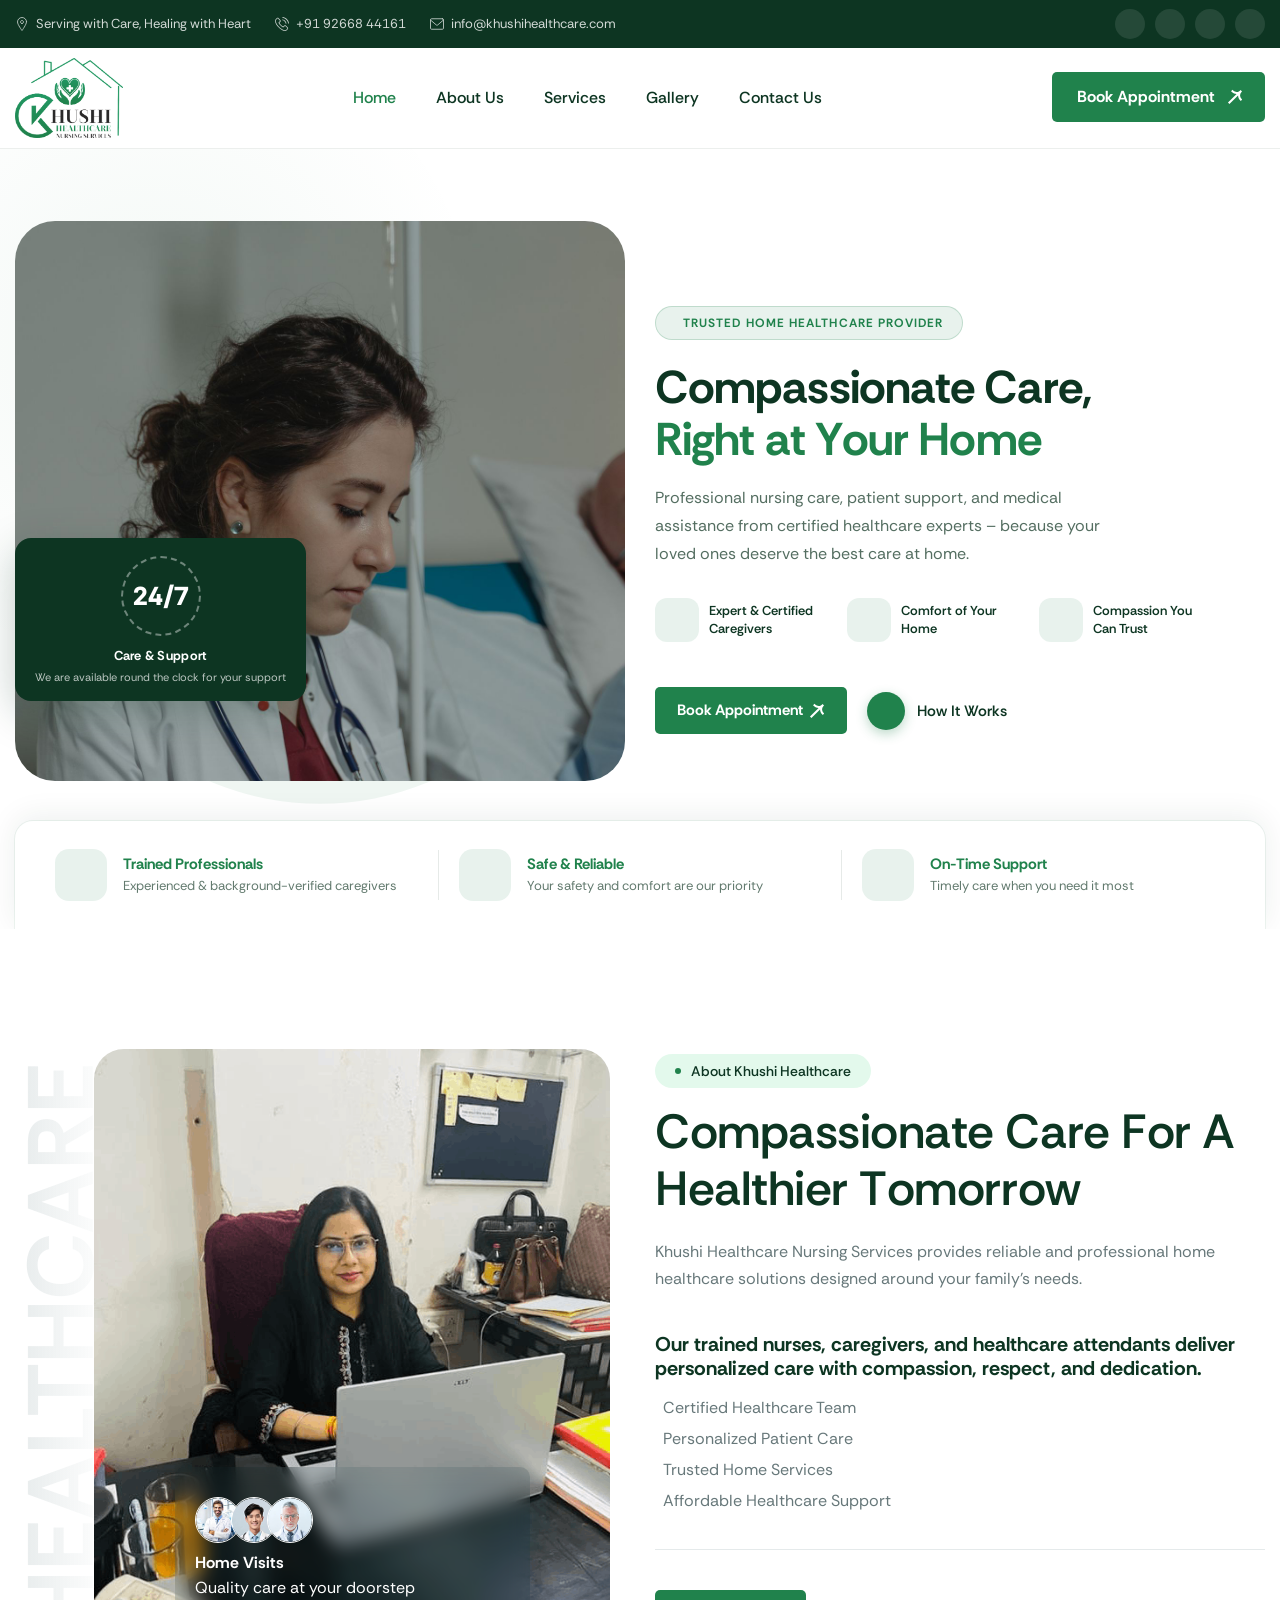
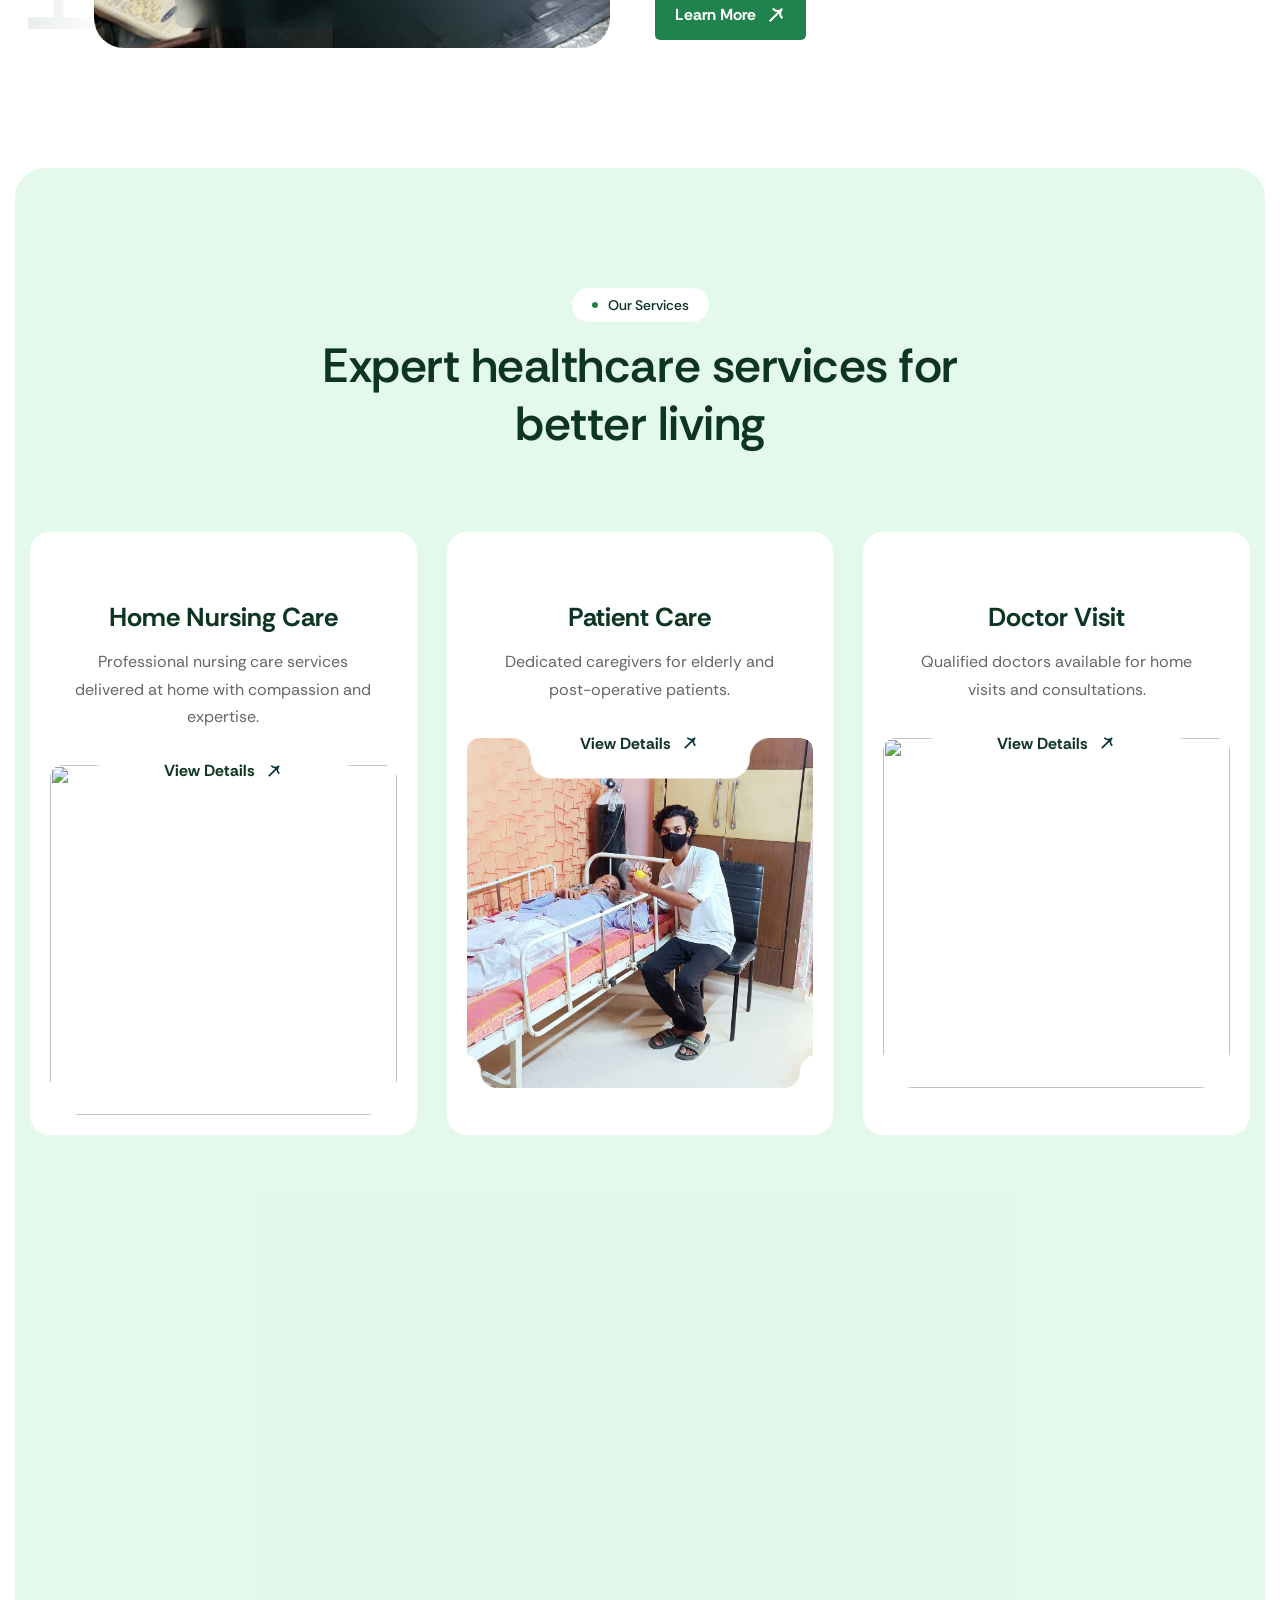
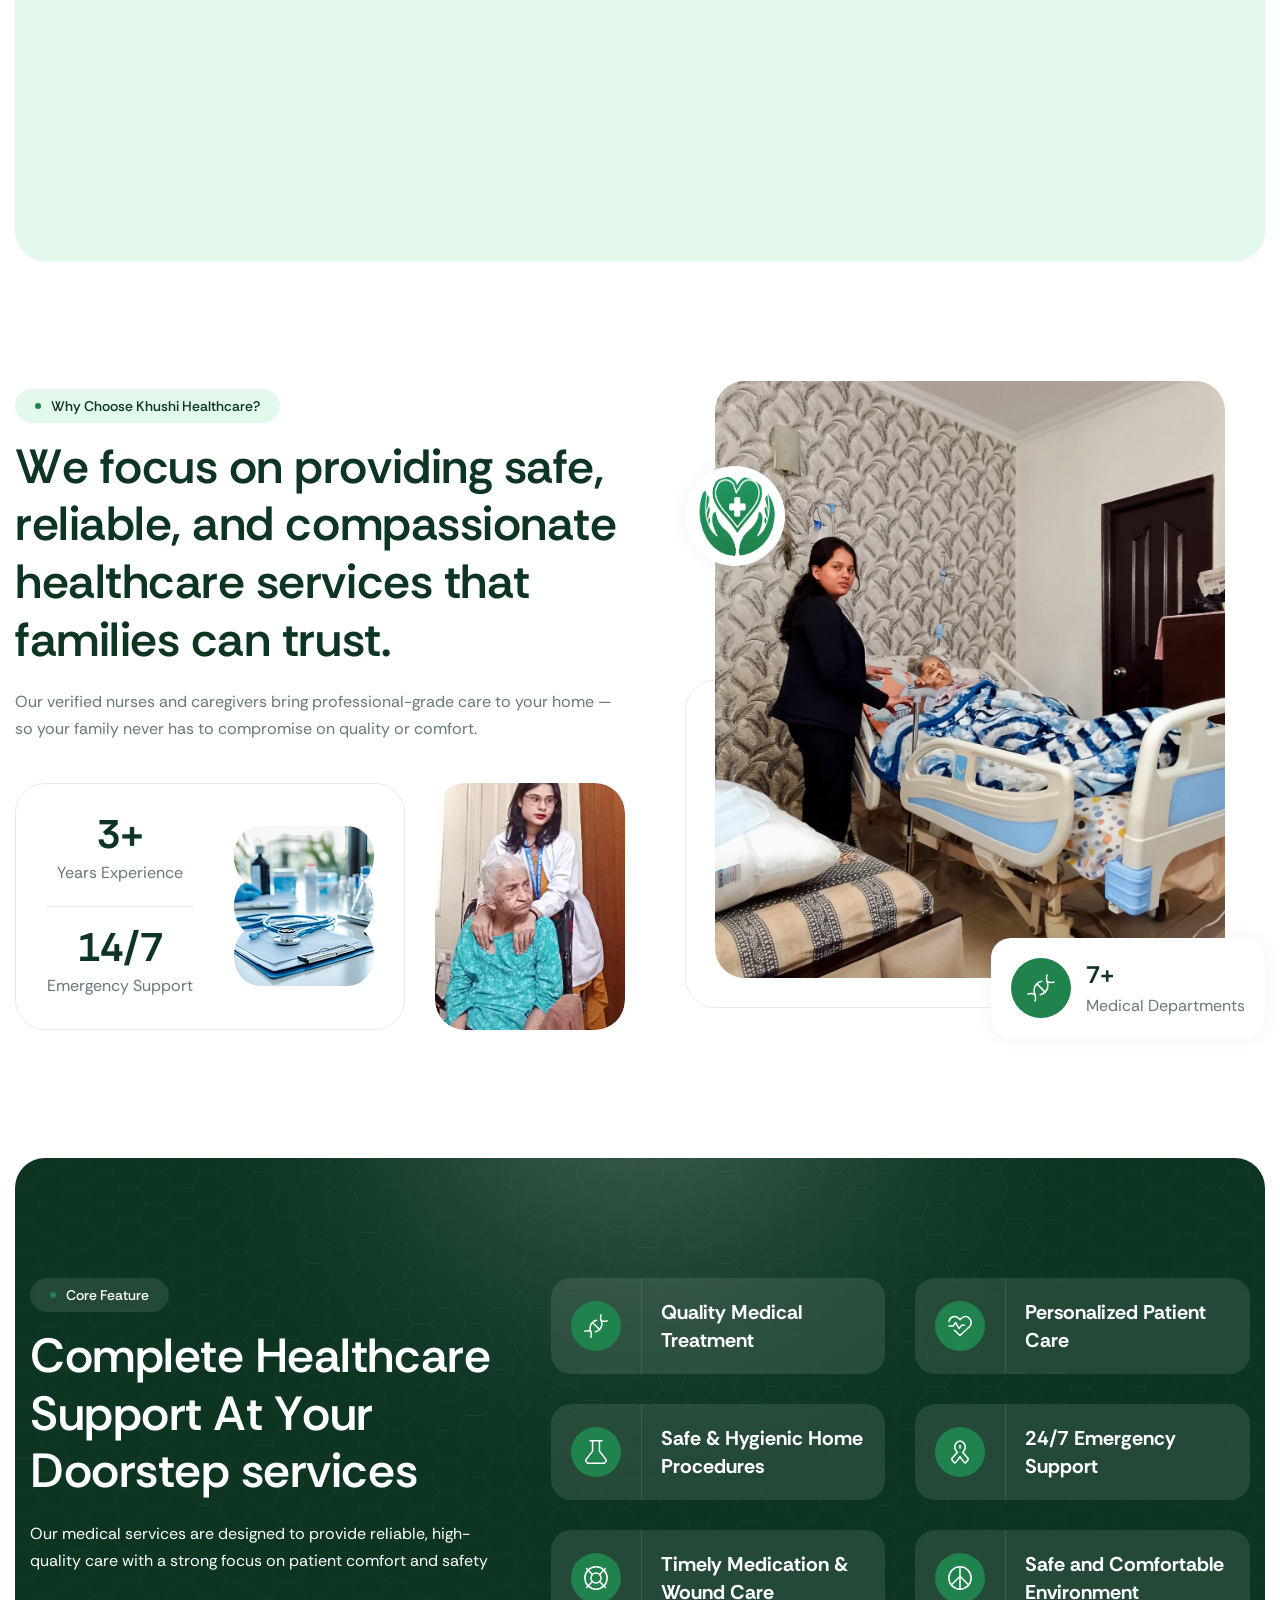
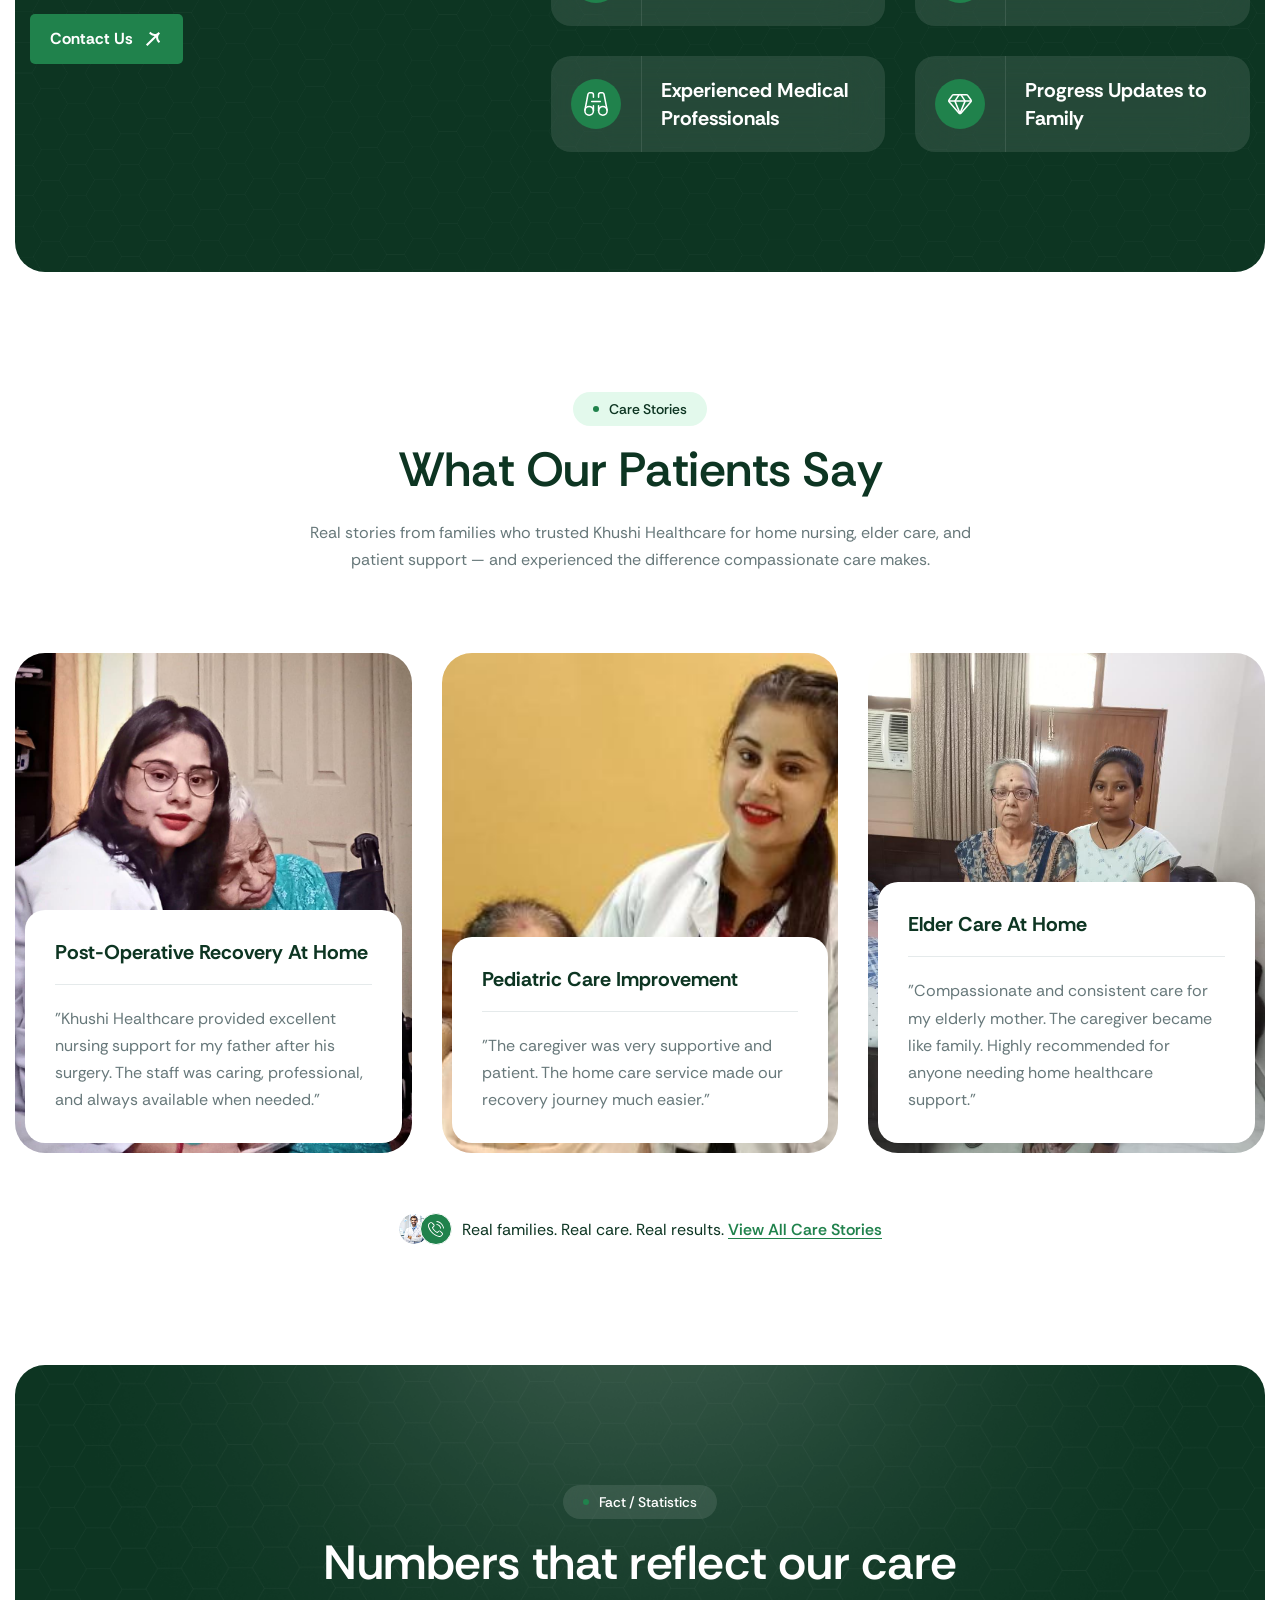
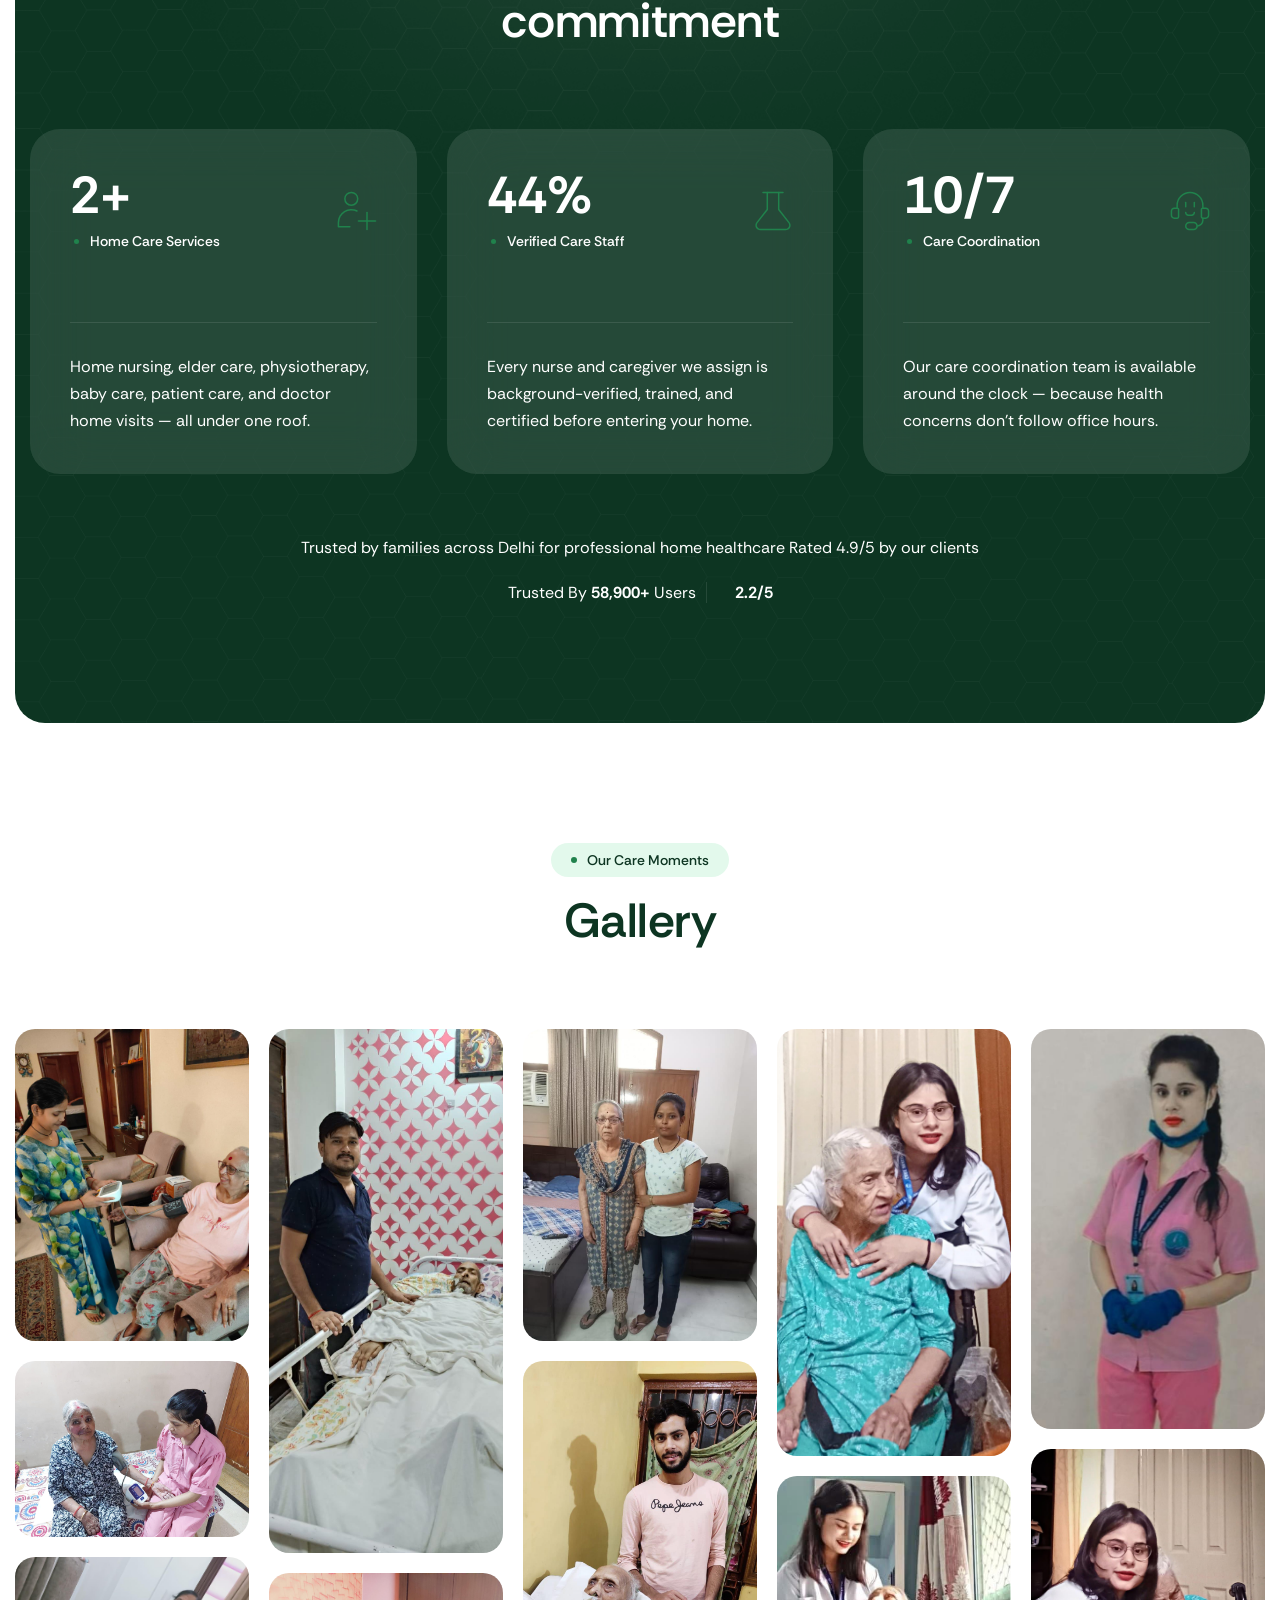
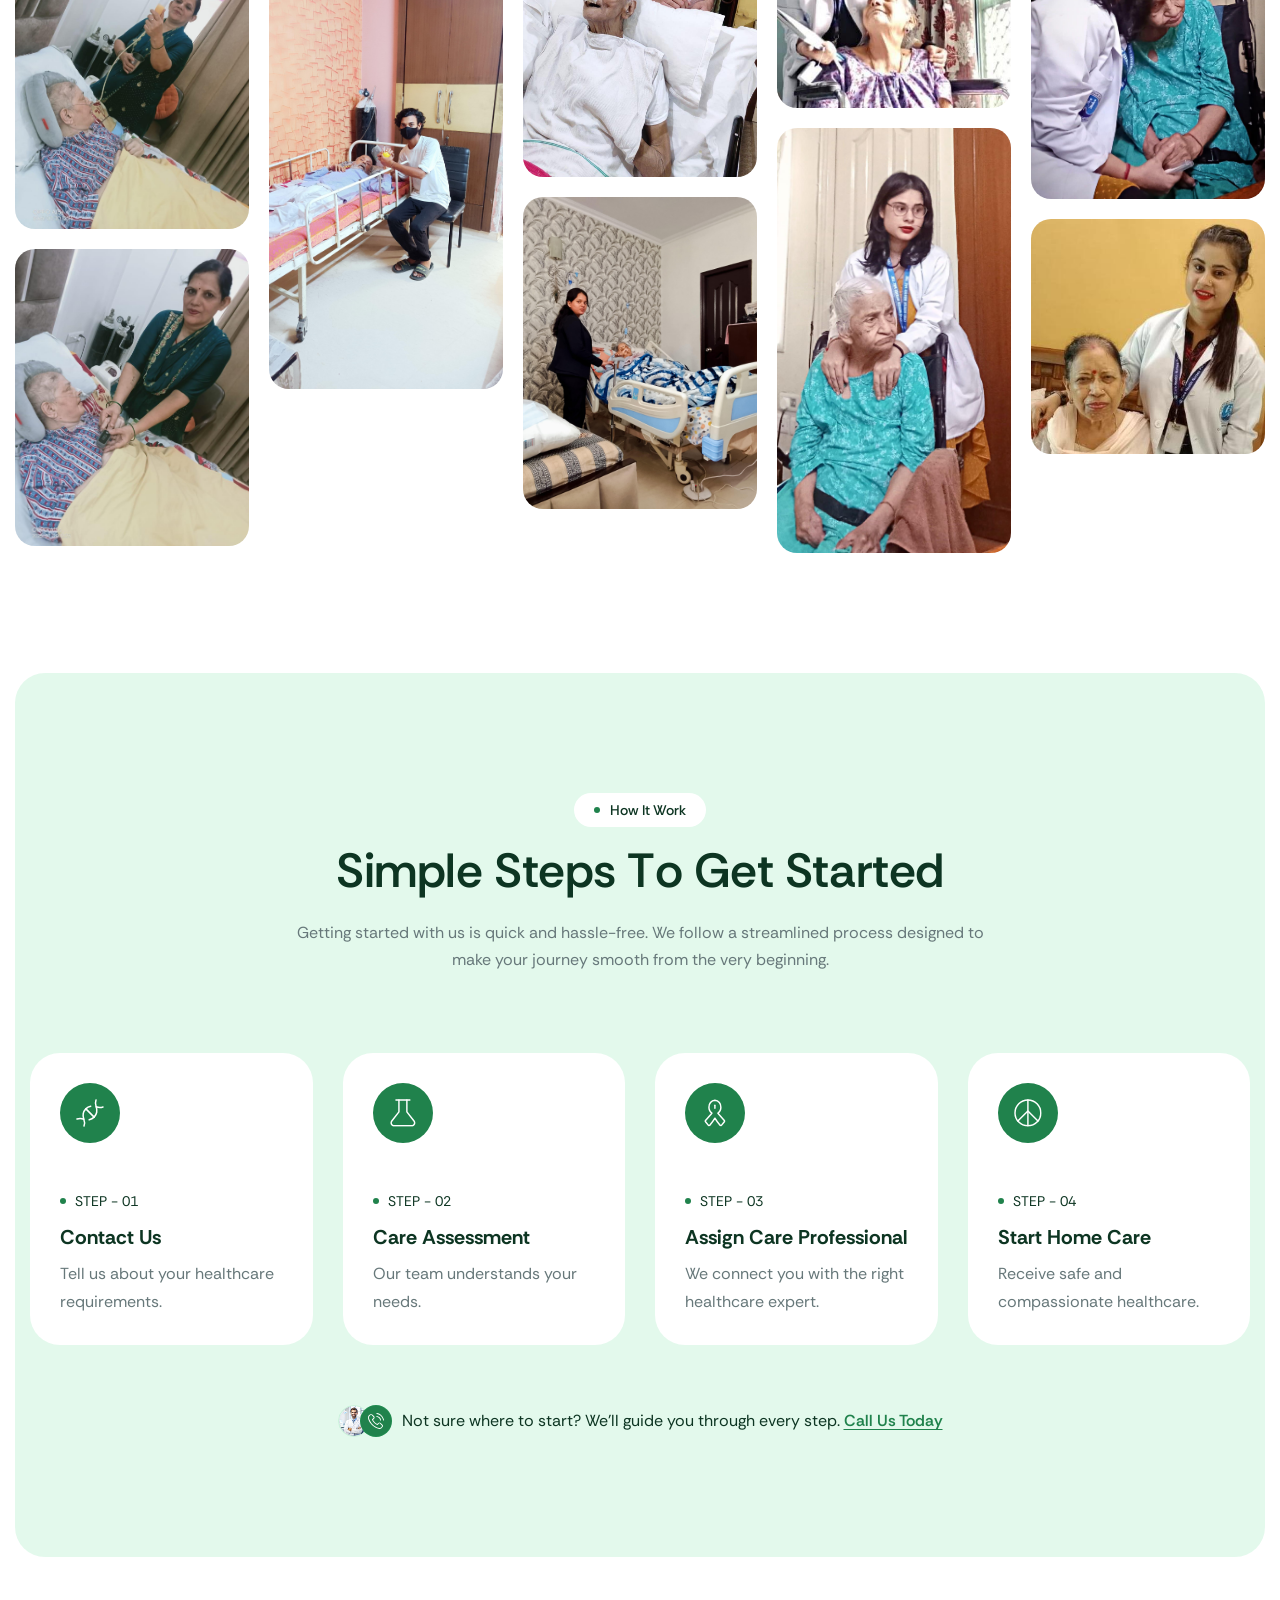
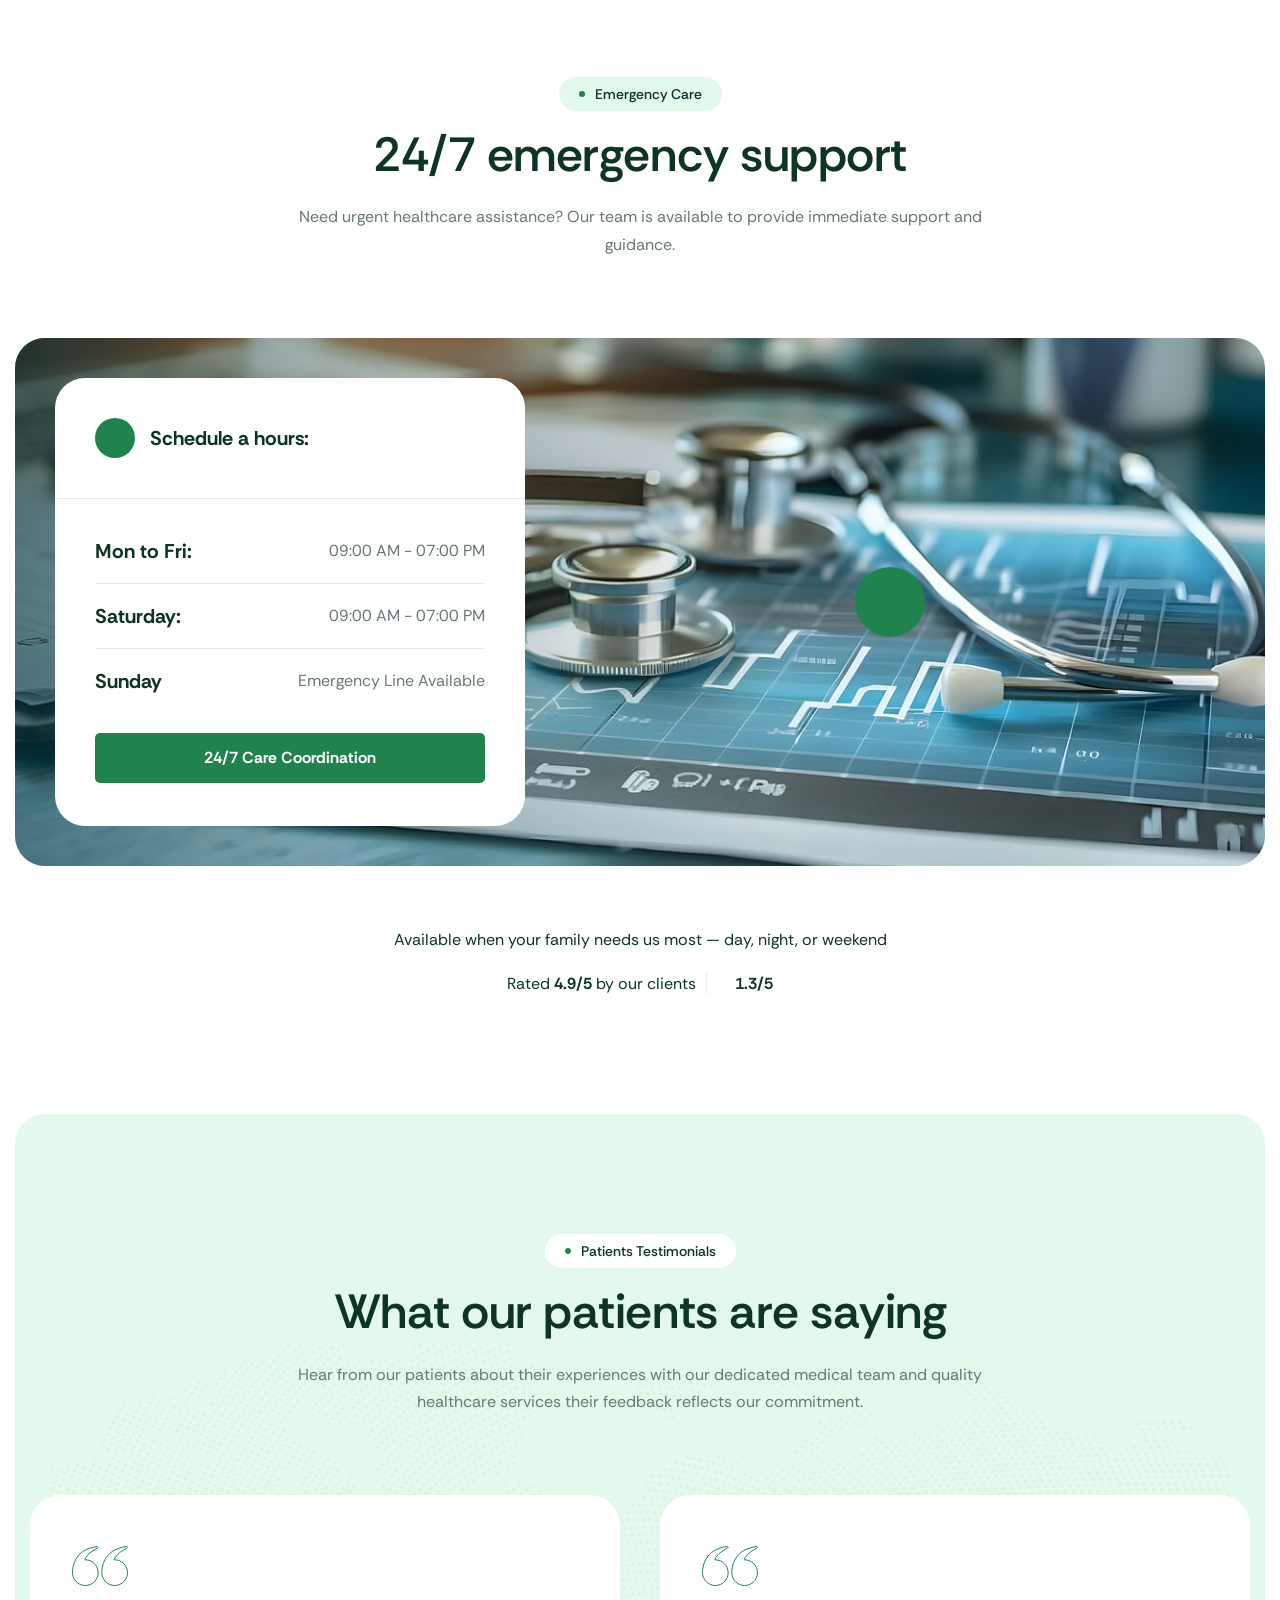
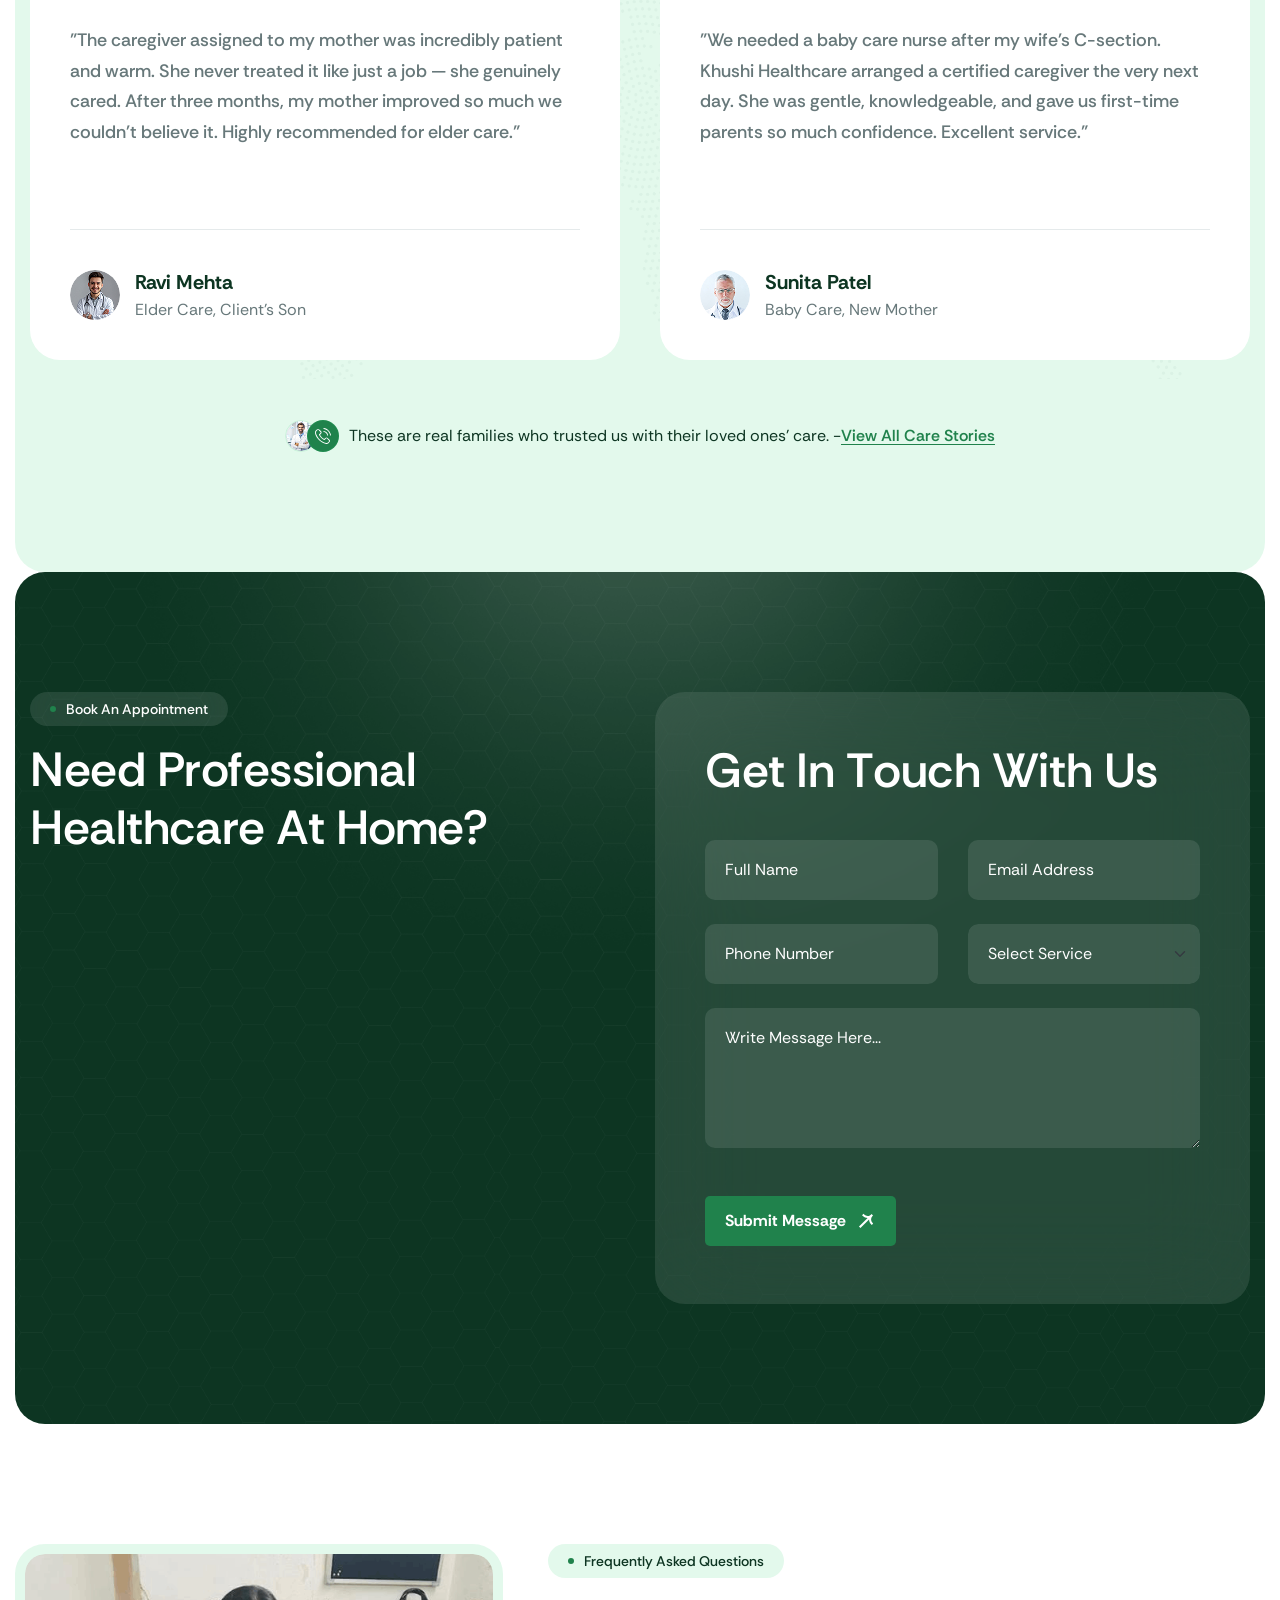
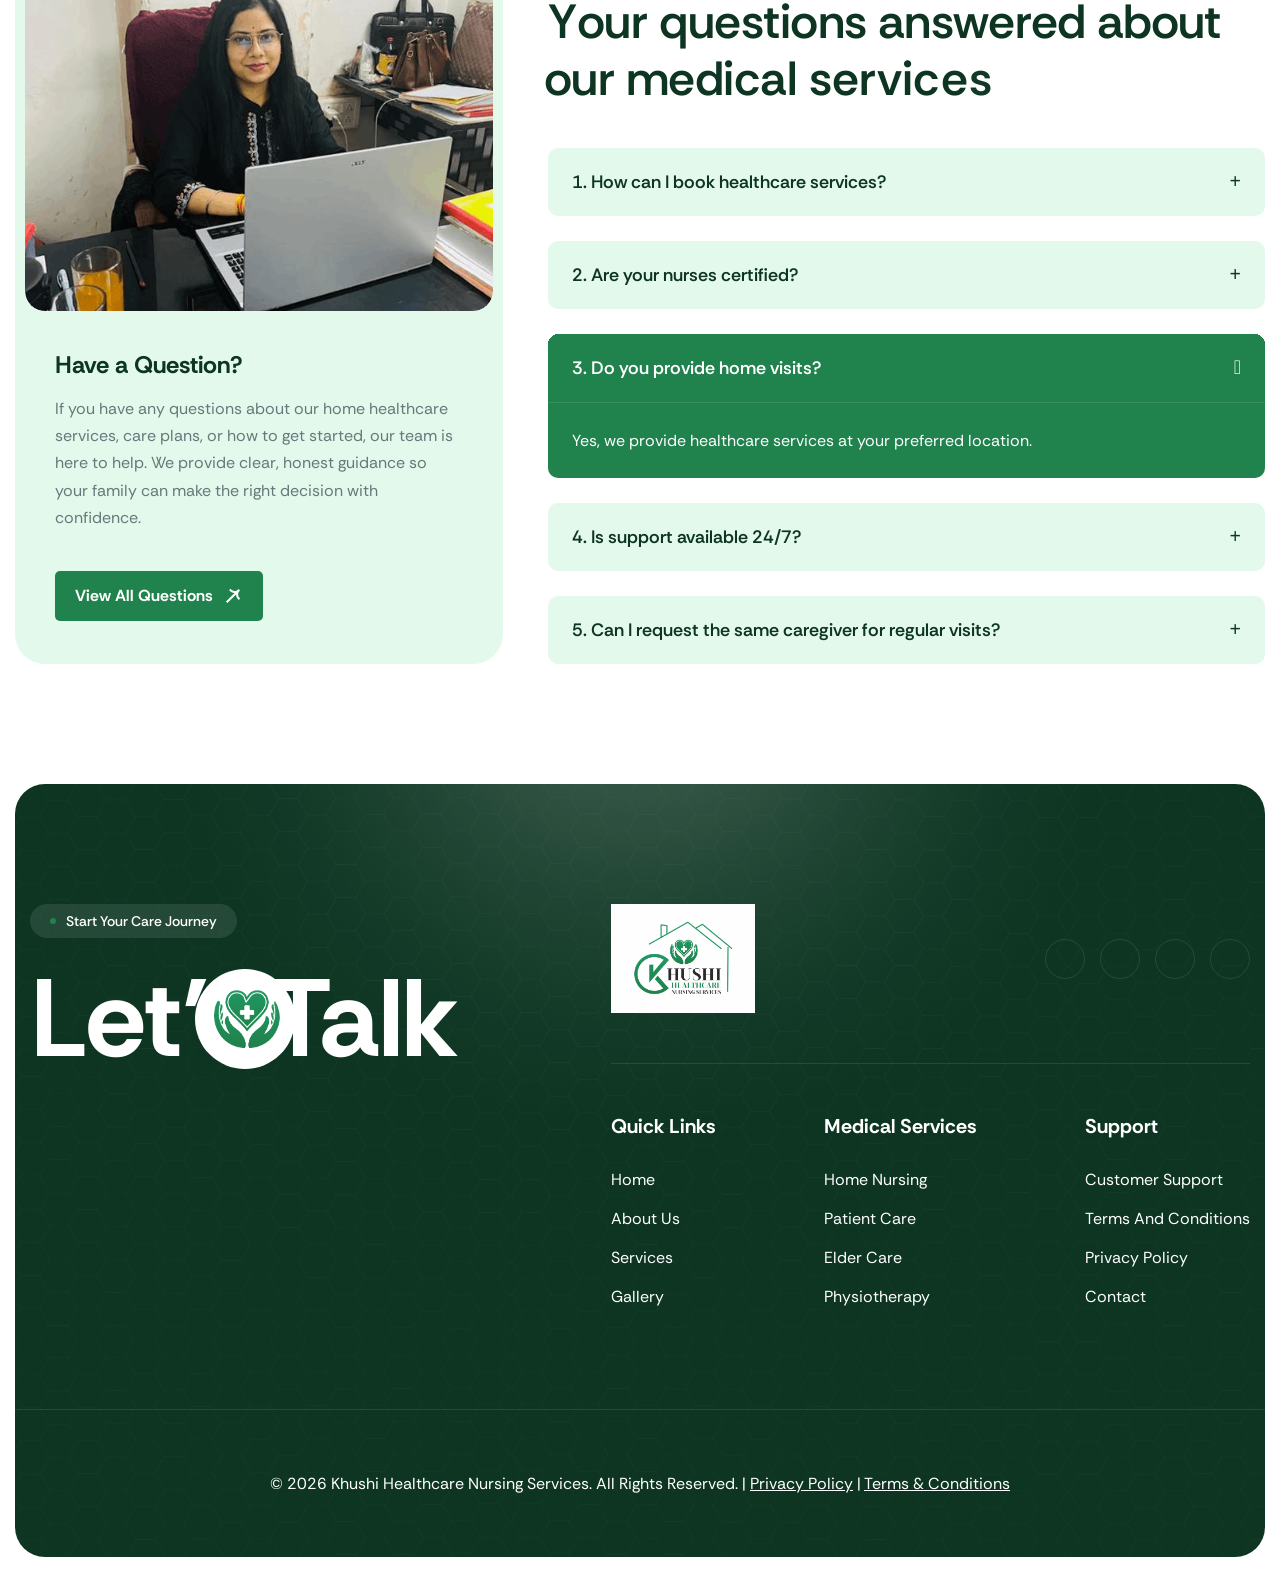
==== commit fdd4aad7: "update images" ====
--- a/index.html
+++ b/index.html
@@ -192,7 +192,7 @@
                             <div class="hero-img-circle"></div>
 
                             <figure class="hero-main-image">
-                                <img src="images/hero-bg-image.jpg" alt="Certified home healthcare nurse" loading="eager">
+                                <img src="images/nurse.jpg" alt="Certified home healthcare nurse" loading="eager">
                             </figure>
 
                             <!-- Floating 24/7 card -->
@@ -563,8 +563,8 @@
                         </div>
 
                         <div class="image">
-                            <img src="https://plus.unsplash.com/premium_photo-1661779394380-e372d6a1f198?q=80&w=1170&auto=format&fit=crop&ixlib=rb-4.1.0&ixid=M3wxMjA3fDB8MHxwaG90by1wYWdlfHx8fGVufDB8fHx8fA%3D%3D" alt="">
-                            <img src="https://plus.unsplash.com/premium_photo-1661779394380-e372d6a1f198?q=80&w=1170&auto=format&fit=crop&ixlib=rb-4.1.0&ixid=M3wxMjA3fDB8MHxwaG90by1wYWdlfHx8fGVufDB8fHx8fA%3D%3D" alt="">
+                            <img src="images/physio.png" alt="physio">
+                            <img src="images/physio.png" alt="physio">
                         </div>
 
                     </div>
--- a/css/custom.css
+++ b/css/custom.css
@@ -1029,7 +1029,7 @@
 /* Headline */
 .hero-headline {
   font-size: 54px;
-  font-weight: 800;
+  /* font-weight: 800; */
   line-height: 1.13;
   letter-spacing: -0.02em;
   color: var(--primary-color);
@@ -3734,7 +3734,7 @@
 /* Title — near black */
 .pb-content h1 {
   font-size: 48px;
-  font-weight: 800;
+  /* font-weight: 800; */
   line-height: 1.1;
   letter-spacing: -0.025em;
   color: #141414;
@@ -4961,8 +4961,8 @@
 }
 
 .service-block .icon i {
-  font-size: 60px;
-  color: #23965e;
+  font-size: 40px;
+  color:var(--accent-color);
   line-height: normal;
 }
 
@@ -4997,9 +4997,8 @@
   -webkit-mask-size: cover;
   -o-object-fit: cover;
   object-fit: cover;
-  max-height: 294px;
   margin-top: -16px;
-  height: 230px;
+  height: 350px;
   overflow: hidden;
 }
 
@@ -5024,7 +5023,7 @@
 }
 
 .service-block:hover .service-title {
-  color: #23965e;
+  color:var(--accent-color);
 }
 
 .service-block:hover .image img:first-child {
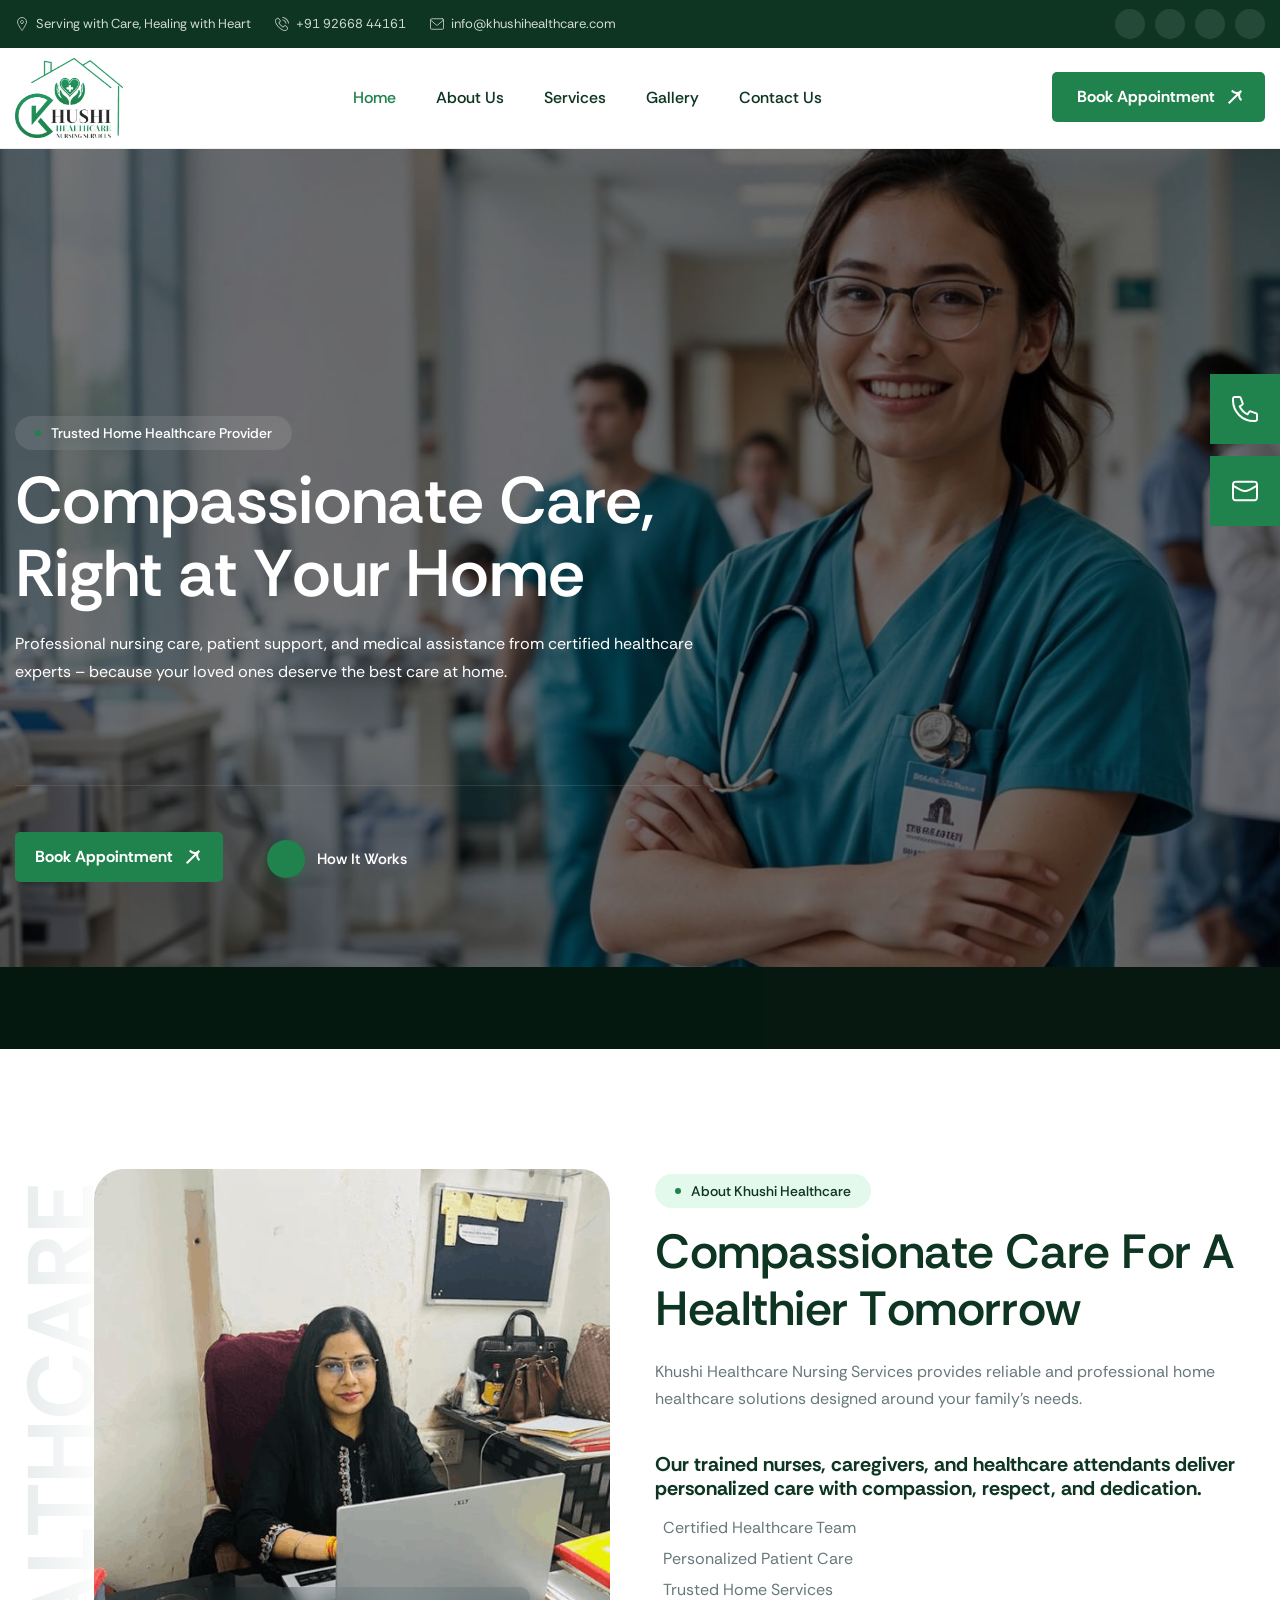
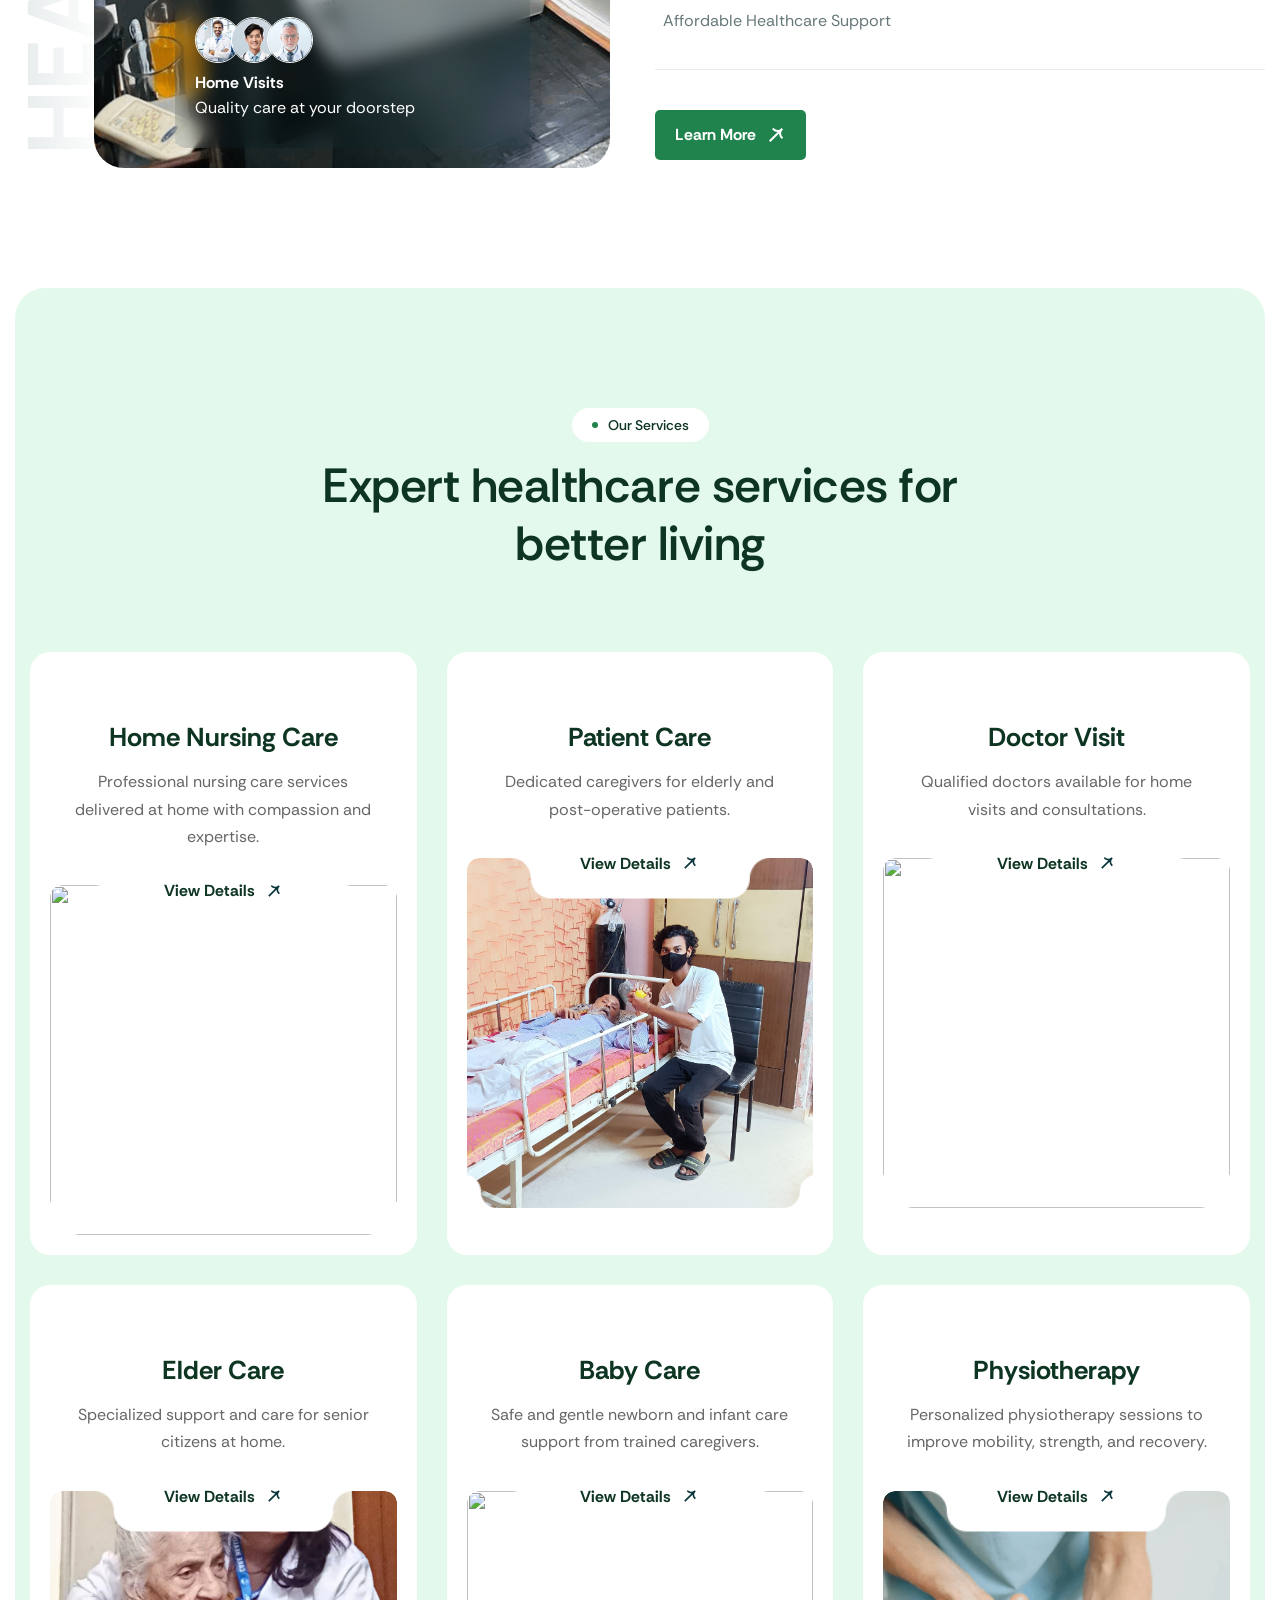
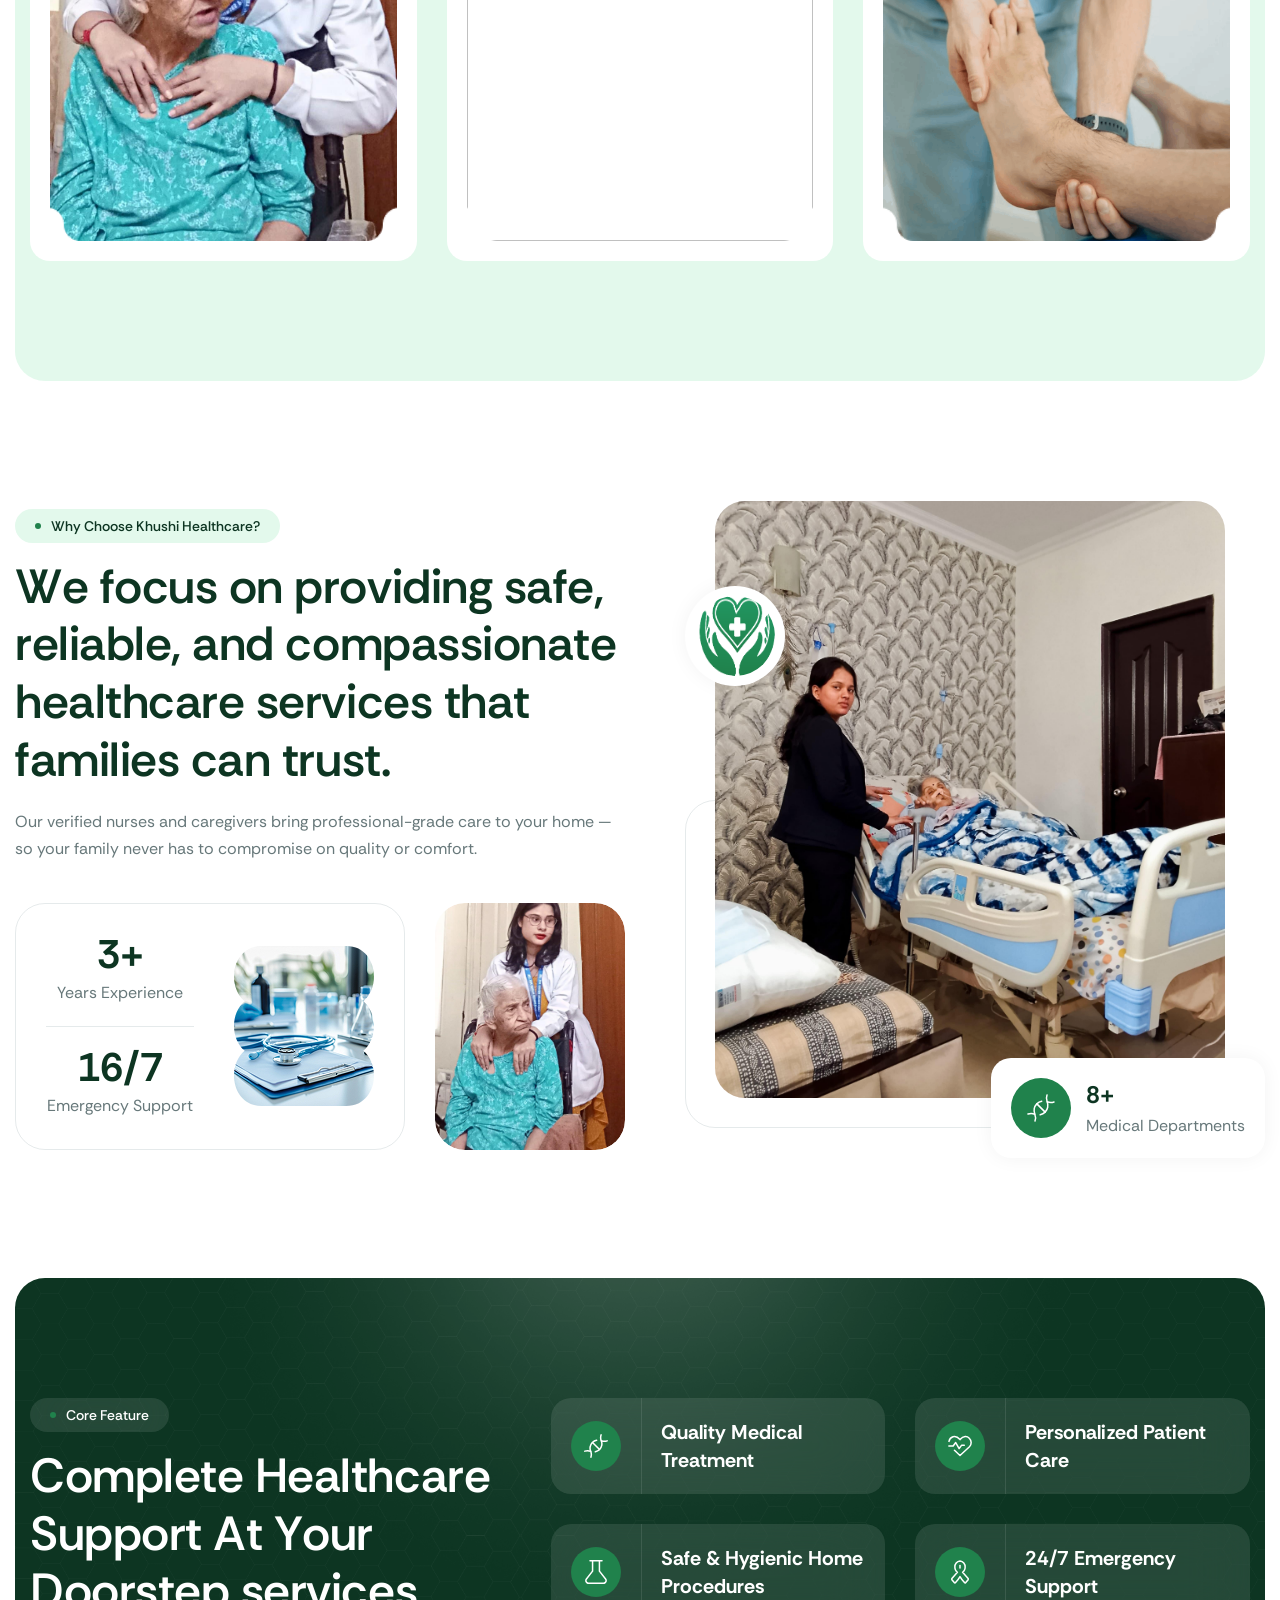
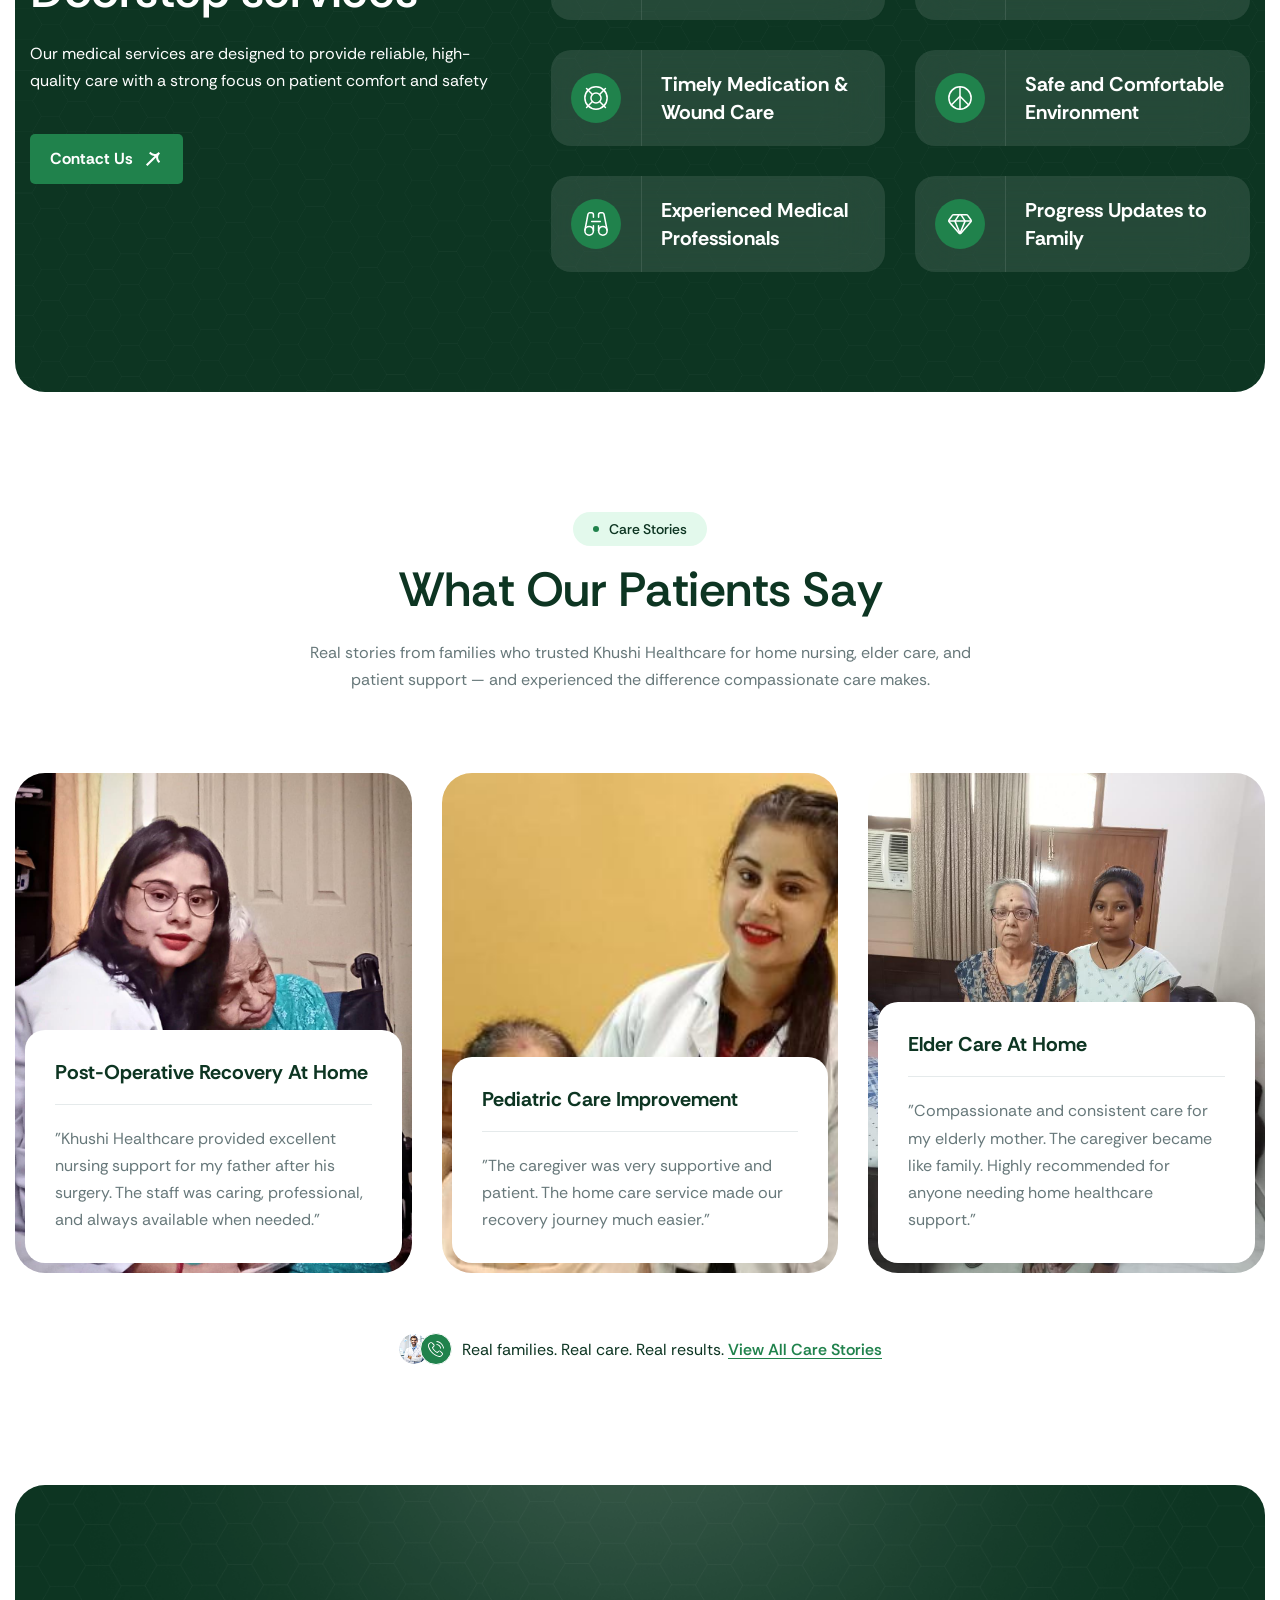
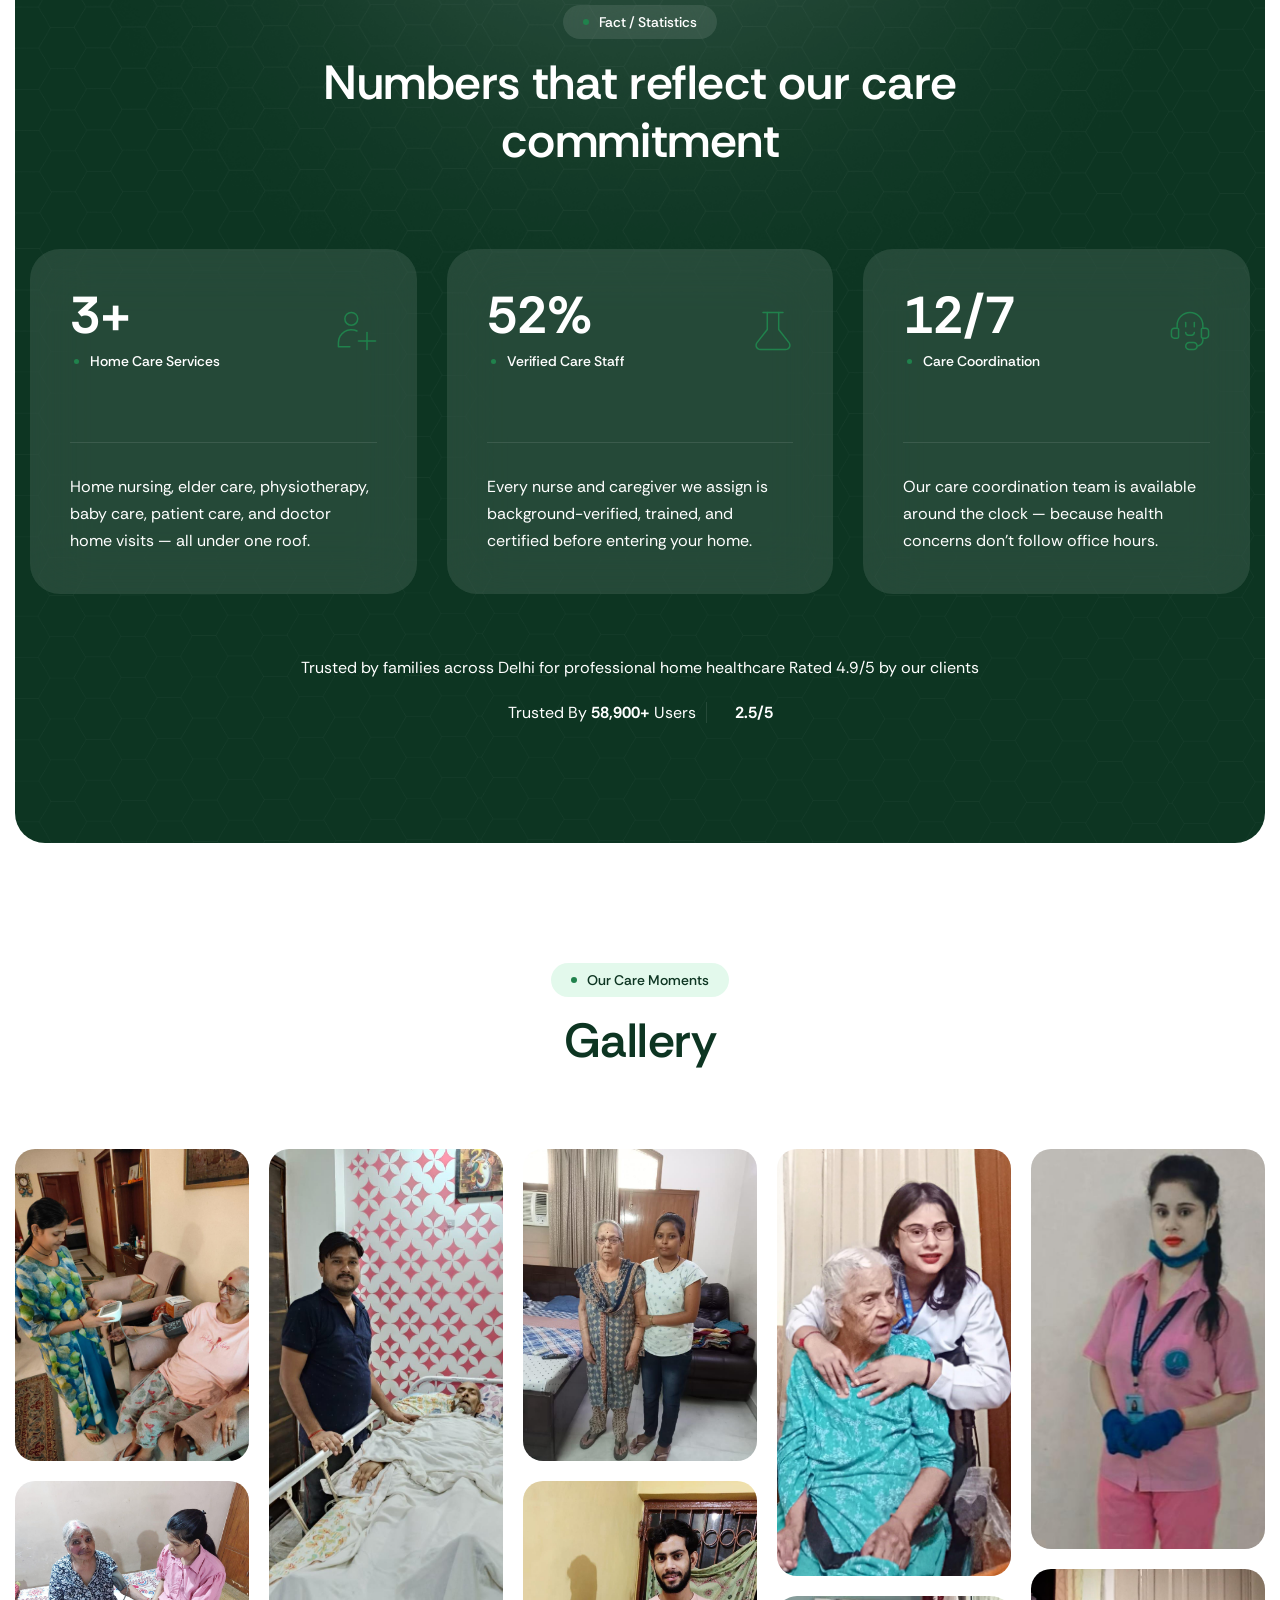
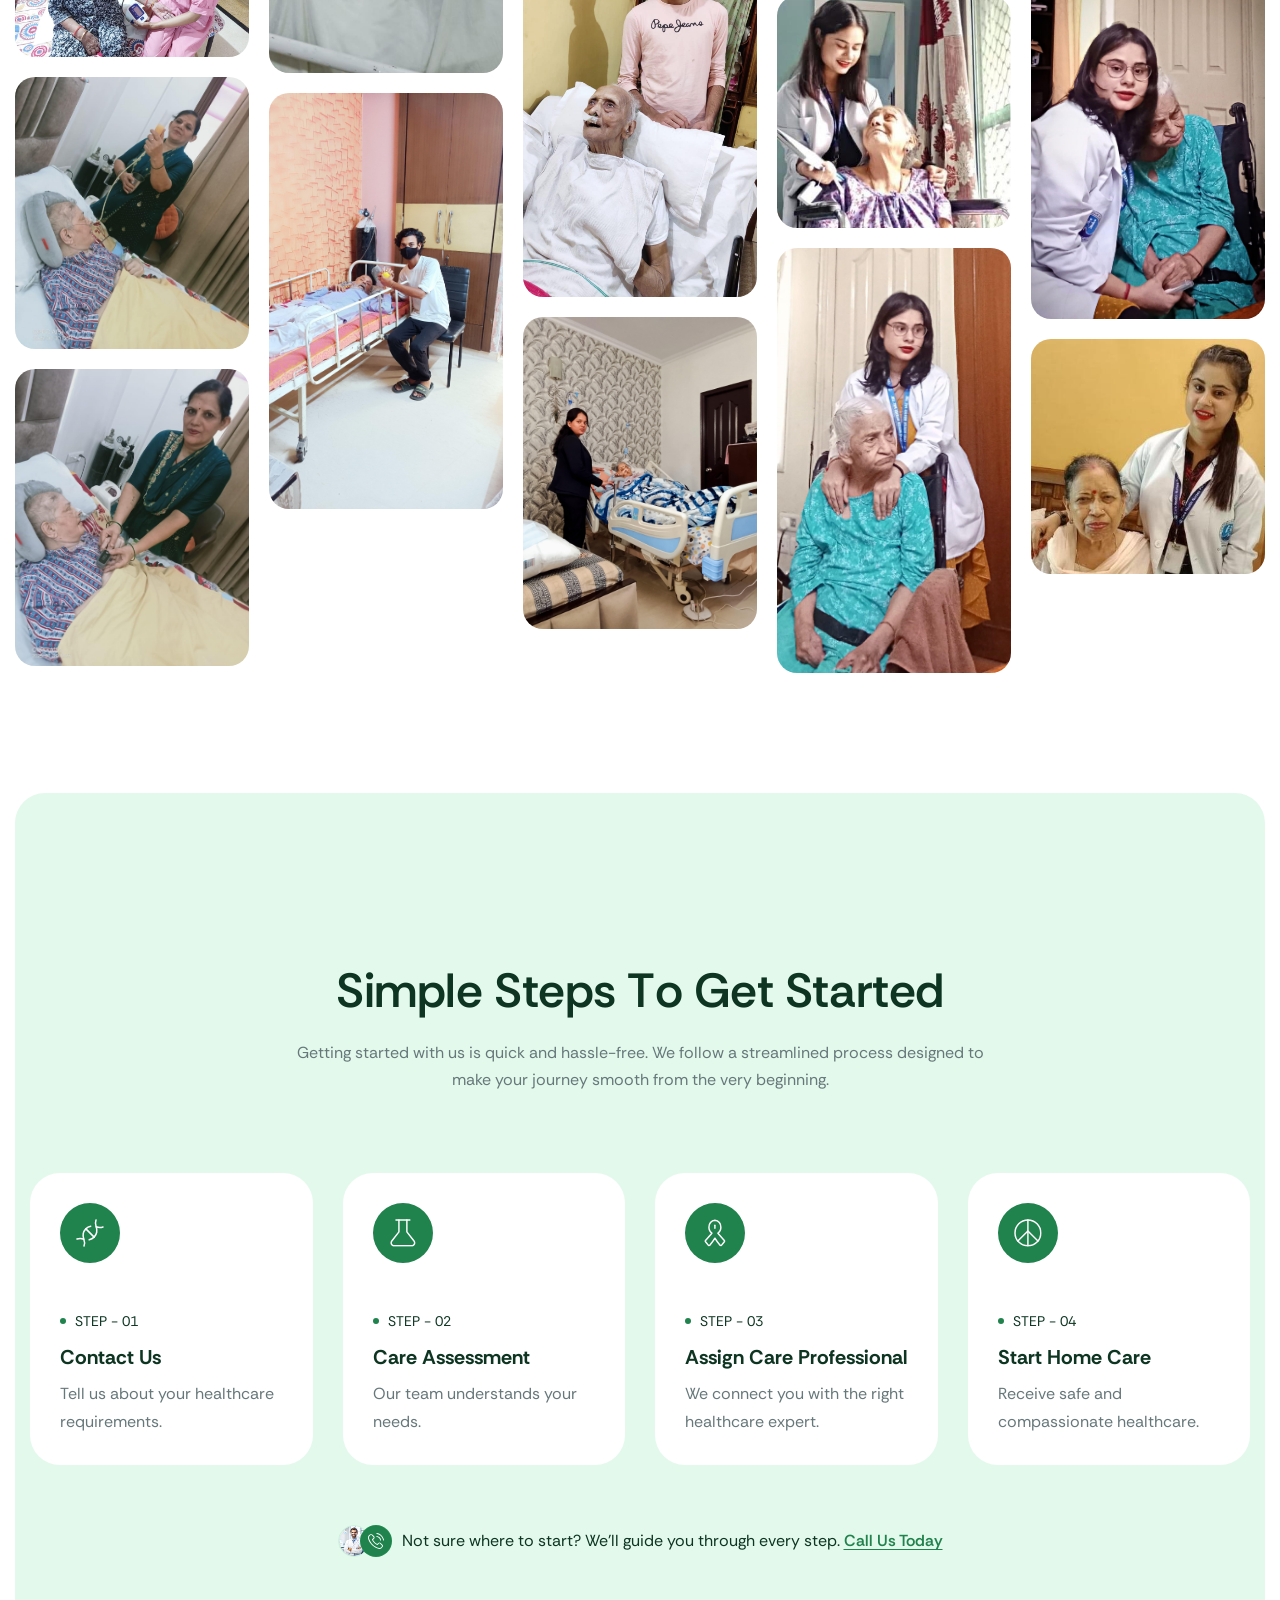
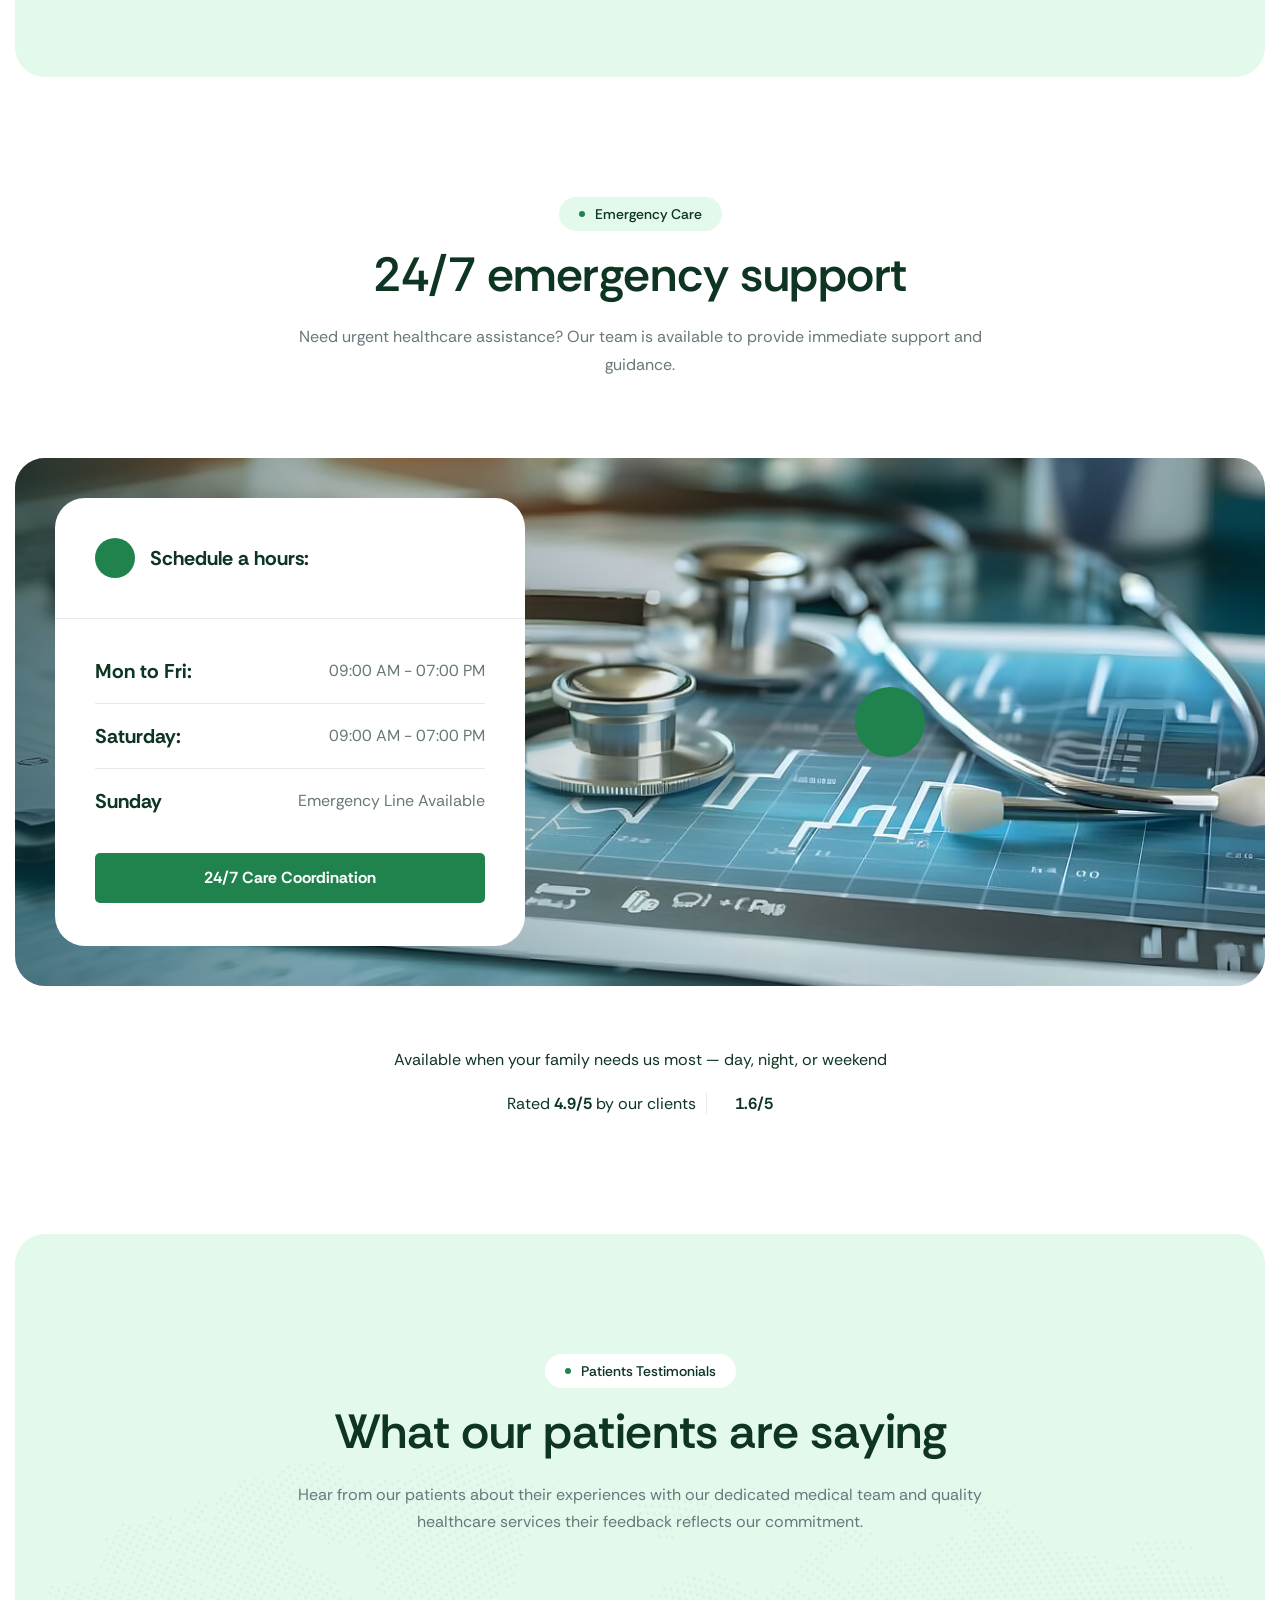
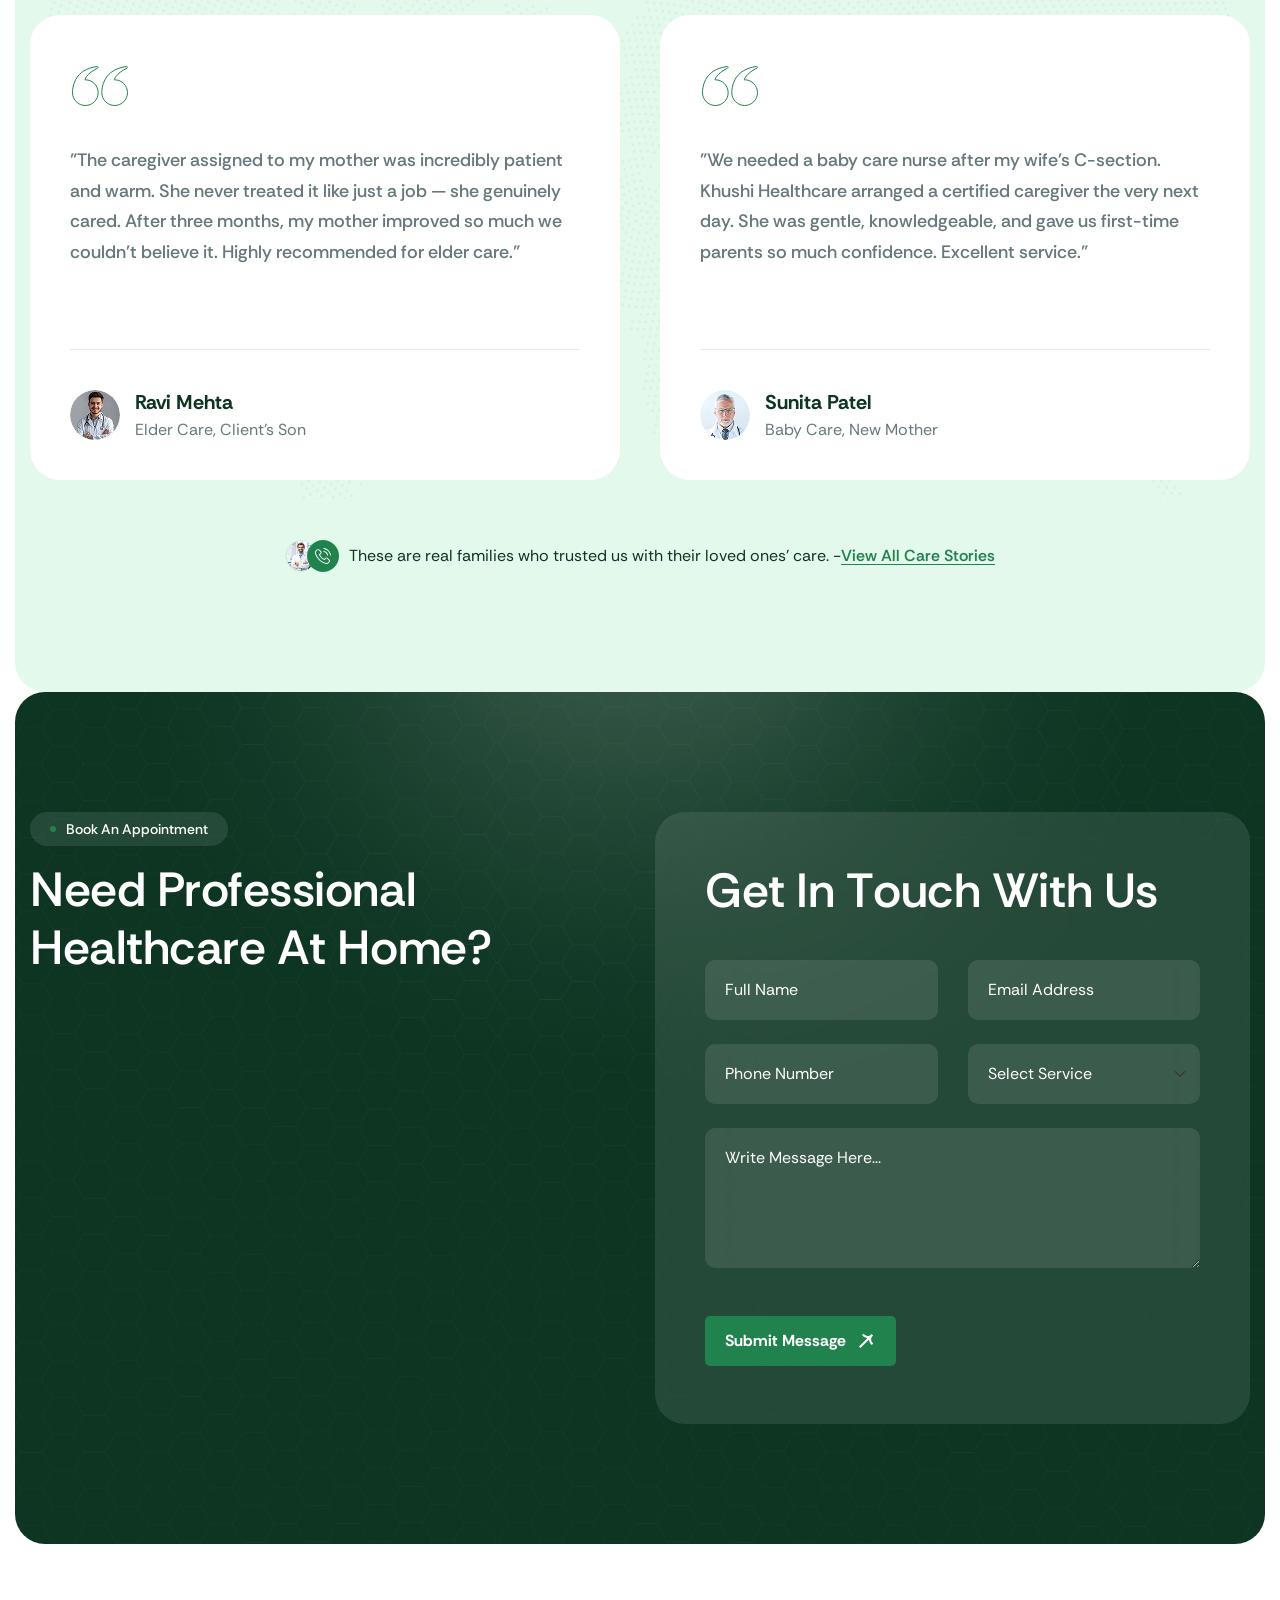
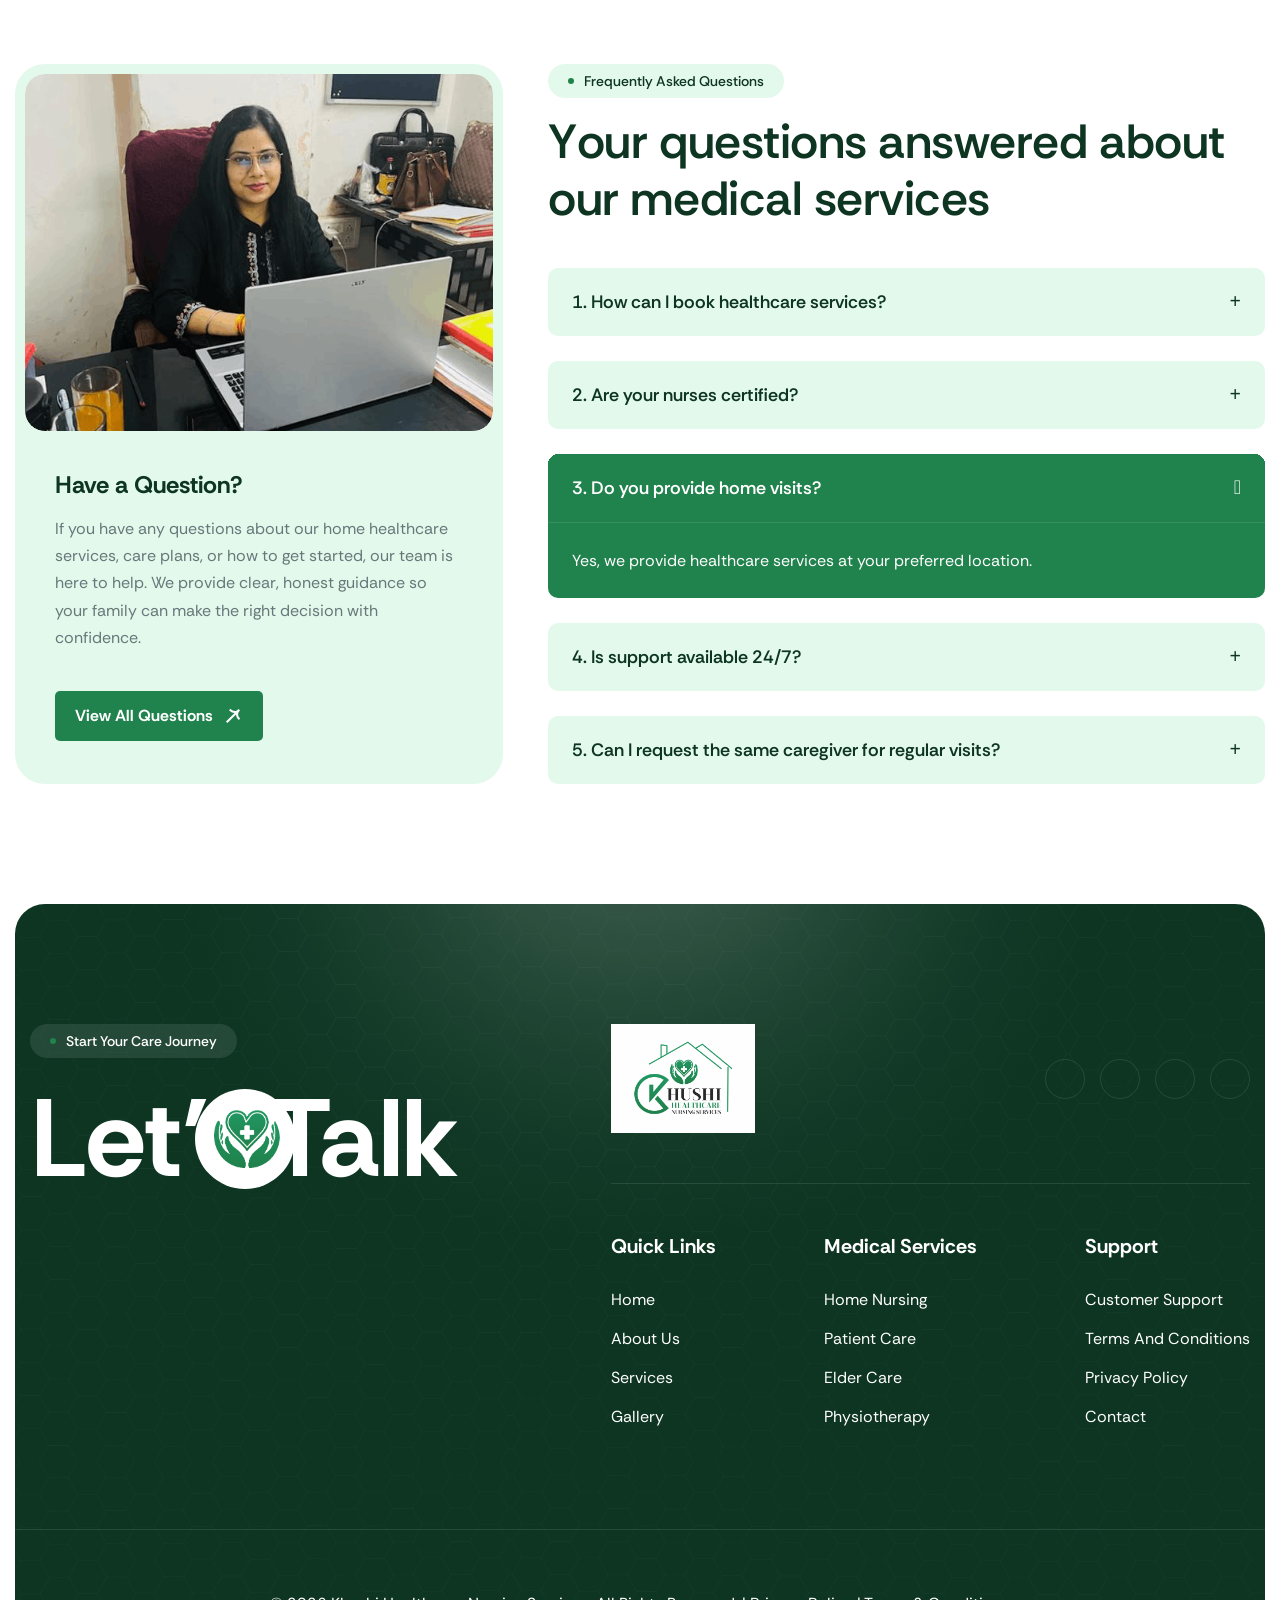
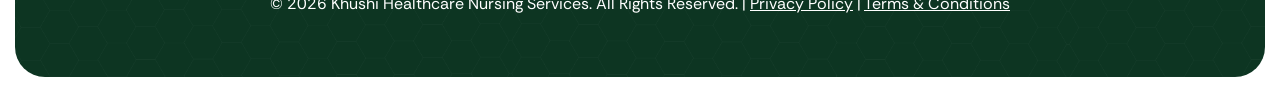
==== commit 6ce470db: "update all desktop  banner" ====
--- a/index.html
+++ b/index.html
@@ -6,8 +6,10 @@
     <meta charset="utf-8">
     <meta http-equiv="X-UA-Compatible" content="IE=edge">
     <meta name="viewport" content="width=device-width, initial-scale=1.0, maximum-scale=1">
-    <meta name="description" content="Khushi Healthcare Nursing Services provides certified home nursing, elder care, physiotherapy, baby care & doctor home visits across Delhi.">
-    <meta name="keywords" content="home nursing Delhi, elder care, patient care, physiotherapy at home, baby care, doctor home visit, home healthcare services">
+    <meta name="description"
+        content="Khushi Healthcare Nursing Services provides certified home nursing, elder care, physiotherapy, baby care & doctor home visits across Delhi.">
+    <meta name="keywords"
+        content="home nursing Delhi, elder care, patient care, physiotherapy at home, baby care, doctor home visit, home healthcare services">
     <meta name="author" content="Khushi Healthcare Nursing Services">
     <!-- Page Title -->
     <title>Home | Khushi Healthcare Nursing Services</title>
@@ -28,8 +30,8 @@
     <!-- Animated Css -->
     <link href="css/animate.css" rel="stylesheet">
     <!-- lightbox  -->
-      <link rel="stylesheet" href="https://cdnjs.cloudflare.com/ajax/libs/fancybox/3.5.7/jquery.fancybox.min.css"
-    <!-- Magnific Popup Core Css File -->
+    <link rel="stylesheet" href="https://cdnjs.cloudflare.com/ajax/libs/fancybox/3.5.7/jquery.fancybox.min.css" <!--
+        Magnific Popup Core Css File -->
     <link rel="stylesheet" href="css/magnific-popup.css">
     <!-- Mouse Cursor Css File -->
     <link rel="stylesheet" href="css/mousecursor.css">
@@ -39,6 +41,23 @@
 
 <body>
 
+    <div class="contact-fixed-bar">
+        <a href="tel:9266844161" class="phone">
+            <svg xmlns="http://www.w3.org/2000/svg" width="26" height="26" viewBox="0 0 26 26" fill="none">
+                <path
+                    d="M1 4.33333C1 15.7472 10.2528 25 21.6667 25C22.1816 25 22.6922 24.9812 23.1977 24.9441C23.7778 24.9017 24.0679 24.8804 24.332 24.7284C24.5506 24.6025 24.7581 24.3793 24.8677 24.152C25 23.8776 25 23.5575 25 22.9173V19.1609C25 18.6226 25 18.3534 24.9114 18.1226C24.8331 17.9188 24.706 17.7373 24.5412 17.5941C24.3546 17.432 24.1017 17.34 23.5957 17.156L23.5957 17.156L19.3199 15.6012C18.7313 15.3871 18.437 15.2801 18.1577 15.2983C17.9115 15.3143 17.6746 15.3983 17.4733 15.541C17.245 15.7029 17.0838 15.9714 16.7616 16.5085L16.7616 16.5085L15.6667 18.3333C12.1335 16.7332 9.2692 13.8652 7.66667 10.3333L9.49151 9.23843C10.0286 8.91617 10.2971 8.75504 10.459 8.52675C10.6017 8.32544 10.6857 8.08849 10.7017 7.84226C10.7199 7.56302 10.6129 7.2687 10.3988 6.68006L8.84398 2.40428C8.66001 1.89835 8.56802 1.64538 8.40589 1.4588C8.26268 1.29399 8.08119 1.16686 7.87736 1.0886C7.64661 1 7.37744 1 6.83909 1H3.08268C2.4425 1 2.12241 1 1.84797 1.13234C1.62067 1.24194 1.39752 1.44935 1.2716 1.66804C1.11958 1.93209 1.09833 2.22216 1.05585 2.8023C1.01883 3.30781 1 3.81837 1 4.33333Z"
+                    stroke="white" stroke-width="2" stroke-linecap="round" stroke-linejoin="round"></path>
+            </svg>
+            <span>(926) 684-4161</span>
+        </a>
+        <a href="mailto:Khushihealthcarenursingservice@gmail.com" class="mail">
+            <svg xmlns="http://www.w3.org/2000/svg" width="26" height="22" viewBox="0 0 26 22" fill="none">
+                <path
+                    d="M25 5.66797L20.2523 8.30559C17.6053 9.77613 16.2818 10.5114 14.8802 10.7997C13.6397 11.0548 12.3603 11.0548 11.1198 10.7997C9.71819 10.5114 8.3947 9.77614 5.74773 8.3056L1 5.66797M5.26667 20.3346H20.7333C22.2268 20.3346 22.9735 20.3346 23.544 20.044C24.0457 19.7883 24.4537 19.3804 24.7094 18.8786C25 18.3082 25 17.5614 25 16.068V5.93464C25 4.44116 25 3.69443 24.7094 3.12399C24.4537 2.62223 24.0457 2.21428 23.544 1.95862C22.9735 1.66797 22.2268 1.66797 20.7333 1.66797H5.26667C3.77319 1.66797 3.02646 1.66797 2.45603 1.95862C1.95426 2.21428 1.54631 2.62223 1.29065 3.12399C1 3.69443 1 4.44116 1 5.93464V16.068C1 17.5614 1 18.3082 1.29065 18.8786C1.54631 19.3804 1.95426 19.7883 2.45603 20.044C3.02646 20.3346 3.77319 20.3346 5.26667 20.3346Z"
+                    stroke="white" stroke-width="2" stroke-linecap="round" stroke-linejoin="round"></path>
+            </svg><span>Khushihealthcarenursingservice@gmail.com</span>
+        </a>
+    </div>
 
 
     <!-- Top Bar Start -->
@@ -94,7 +113,8 @@
                                 <li class="nav-item"><a class="nav-link" href="services.html">Services</a></li>
                                 <li class="nav-item"><a class="nav-link" href="gallery.html">Gallery</a></li>
                                 <li class="nav-item"><a class="nav-link" href="contact.html">Contact Us</a></li>
-                                <li class="nav-item highlighted-menu"><a class="nav-link" href="contact.html">Book Appointment</a></li>
+                                <li class="nav-item highlighted-menu"><a class="nav-link" href="contact.html">Book
+                                        Appointment</a></li>
                             </ul>
                         </div>
 
@@ -116,7 +136,78 @@
     <!-- Header End -->
 
     <!-- Hero Section Start -->
-    <div class="hero hero-premium">
+    <div class="hero dark-section parallaxie desktop-banner">
+        <div class="container">
+            <div class="row">
+                <div class="col-xl-7">
+                    <!-- Hero Content Start -->
+                    <div class="hero-content">
+                        <!-- Section Title Start -->
+                        <div class="section-title">
+                            <span class="section-sub-title wow fadeInUp">Trusted Home Healthcare Provider</span>
+                            <h1 class="text-anime-style-3" data-cursor="-opaque">Compassionate Care, Right at Your Home
+                            </h1>
+                            <p class="wow fadeInUp" data-wow-delay="0.2s">Professional nursing care, patient support,
+                                and medical assistance from certified healthcare experts – because your loved ones
+                                deserve the best care at home.</p>
+                        </div>
+                        <!-- Section Title End -->
+
+                        <!-- Hero Content Body Start -->
+                        <div class="hero-content-body wow fadeInUp" data-wow-delay="0.4s">
+                            <!-- Hero Button Start -->
+                            <div class="hero-btn">
+                                <a href="tel:9266844161" class="btn-default btn-highlighted">Book Appointment</a>
+                            </div>
+
+                            <a href="services.html" class="btn-hero-outline">
+                                <span class="btn-play-icon"><i class="fa-solid fa-play"></i></span>
+                                How It Works
+                            </a>
+                            <!-- Hero Button End -->
+
+                            <!-- Hero Client Box Start -->
+                            <div class="hero-client-box" style="display: none;">
+                                <!-- Satisfy Client Image Start -->
+                                <div class="satisfy-client-images">
+                                    <div class="satisfy-client-image">
+                                        <figure class="image-anime">
+                                            <img src="images/author-1.jpg" alt="">
+                                        </figure>
+                                    </div>
+                                    <div class="satisfy-client-image">
+                                        <figure class="image-anime">
+                                            <img src="images/author-2.jpg" alt="">
+                                        </figure>
+                                    </div>
+                                    <div class="satisfy-client-image">
+                                        <figure class="image-anime">
+                                            <img src="images/author-3.jpg" alt="">
+                                        </figure>
+                                    </div>
+                                </div>
+                                <!-- Satisfy Client Image End -->
+
+                                <!-- Hero Client Content Start -->
+                                <div class="hero-client-content">
+                                    <h2>24/7 Support</h2>
+                                    <p>Available anytime when you need care</p>
+                                </div>
+                                <!-- Hero Client Content End -->
+                            </div>
+                            <!-- Hero Client Box End -->
+                        </div>
+                        <!-- Hero Content Body End -->
+                    </div>
+                    <!-- Hero Content End -->
+                </div>
+            </div>
+        </div>
+    </div>
+    <!-- Hero Section End -->
+
+    <!-- Hero Section Start -->
+    <div class="hero hero-premium mobile-banner">
         <!-- Soft background circle decoration -->
         <div class="hero-bg-circle"></div>
 
@@ -141,7 +232,8 @@
 
                         <!-- Subheadline -->
                         <p class="hero-subheadline wow fadeInUp" data-wow-delay="0.2s">
-                            Professional nursing care, patient support, and medical assistance from certified healthcare experts &ndash; because your loved ones deserve the best care at home.
+                            Professional nursing care, patient support, and medical assistance from certified healthcare
+                            experts &ndash; because your loved ones deserve the best care at home.
                         </p>
 
                         <!-- Trust icon row -->
@@ -318,8 +410,11 @@
                         <!-- Section Title Start -->
                         <div class="section-title">
                             <span class="section-sub-title wow fadeInUp">About Khushi Healthcare</span>
-                            <h2 class="text-anime-style-3" data-cursor="-opaque">Compassionate Care For A Healthier Tomorrow</h2>
-                            <p class="wow fadeInUp" data-wow-delay="0.2s">Khushi Healthcare Nursing Services provides reliable and professional home healthcare solutions designed around your family's needs.</p>
+                            <h2 class="text-anime-style-3" data-cursor="-opaque">Compassionate Care For A Healthier
+                                Tomorrow</h2>
+                            <p class="wow fadeInUp" data-wow-delay="0.2s">Khushi Healthcare Nursing Services provides
+                                reliable and professional home healthcare solutions designed around your family's needs.
+                            </p>
                         </div>
                         <!-- Section Title End -->
 
@@ -327,17 +422,21 @@
                         <div class="about-us-item-list wow fadeInUp" data-wow-delay="0.4s">
                             <!-- About Us Item Start -->
                             <div class="about-us-item">
-                                <h4>Our trained nurses, caregivers, and healthcare attendants deliver personalized care with compassion, respect, and dedication.</h4>
+                                <h4>Our trained nurses, caregivers, and healthcare attendants deliver personalized care
+                                    with compassion, respect, and dedication.</h4>
                                 <ul>
-                                    <li><i class="fa fa-check-circle" aria-hidden="true"></i> Certified Healthcare Team</li>
-                                    <li><i class="fa fa-check-circle" aria-hidden="true"></i> Personalized Patient Care</li>
+                                    <li><i class="fa fa-check-circle" aria-hidden="true"></i> Certified Healthcare Team
+                                    </li>
+                                    <li><i class="fa fa-check-circle" aria-hidden="true"></i> Personalized Patient Care
+                                    </li>
                                     <li><i class="fa fa-check-circle" aria-hidden="true"></i> Trusted Home Services</li>
-                                    <li><i class="fa fa-check-circle" aria-hidden="true"></i> Affordable Healthcare Support</li>
+                                    <li><i class="fa fa-check-circle" aria-hidden="true"></i> Affordable Healthcare
+                                        Support</li>
                                 </ul>
                             </div>
                             <!-- About Us Item End -->
 
-                            
+
                         </div>
                         <!-- About Us Item List End -->
 
@@ -374,7 +473,7 @@
                 </div>
             </div>
 
-             <div class="services-grid">
+            <div class="services-grid">
 
                 <!-- Card 1 -->
                 <div class="service-block wow fadeInUp">
@@ -384,7 +483,7 @@
                             <div class="inner-box">
 
                                 <div class="icon">
-                                   <i class="fa fa-bed" aria-hidden="true"></i>
+                                    <i class="fa fa-bed" aria-hidden="true"></i>
                                 </div>
 
                                 <h4 class="service-title">
@@ -411,168 +510,170 @@
 
                 <!-- Card 2 -->
                 <div class="service-block wow fadeInUp" data-wow-delay="0.2s"">
-                    <div class="inner-block">
-
-                        <div class="content-box">
-                            <div class="inner-box">
-
-                                <div class="icon">
-                                    <i class="fas fa-heartbeat"></i>
-                                </div>
-
-                                <h4 class="service-title">
-                                    Patient Care
-                                </h4>
-
-                                <div class="service-details">
-                                    Dedicated caregivers for elderly and
-                                    post-operative patients.
-                                </div>
-
-                                <a href="services.html" class="readmore-btn">View Details</a>
-
-                            </div>
-                        </div>
-
-                        <div class="image">
-                            <img src="images/gallery-6.jpeg" alt="">
-                            <img src="images/gallery-6.jpeg" alt="">
-                        </div>
-
-                    </div>
-                </div>
-
-                <!-- Card 3 -->
-                <div class="service-block wow fadeInUp" data-wow-delay="0.4s"">
-                    <div class="inner-block">
-
-                        <div class="content-box">
-                            <div class="inner-box">
-
-                                <div class="icon">
-                                    <i class="fas fa-stethoscope"></i>
-                                </div>
-
-                                <h4 class="service-title">
-                                    Doctor Visit
-                                </h4>
-
-                                <div class="service-details">
-                                    Qualified doctors available for home visits
-                                    and consultations.
-                                </div>
-
-                                <a href="services.html" class="readmore-btn">View Details</a>
-
-                            </div>
-                        </div>
-
-                        <div class="image">
-                            <img src="https://images.unsplash.com/photo-1576091160550-2173dba999ef?w=800" alt="">
-                            <img src="https://images.unsplash.com/photo-1576091160550-2173dba999ef?w=800" alt="">
-                        </div>
-
-                    </div>
-                </div>
-
-                <!-- Card 4 -->
-                <div class="service-block wow fadeInUp" data-wow-delay="0.6s"">
-                    <div class="inner-block">
-
-                        <div class="content-box">
-                            <div class="inner-box">
-
-                                <div class="icon">
-                                    <i class="fas fa-wheelchair"></i>
-                                </div>
-
-                                <h4 class="service-title">
-                                    Elder Care
-                                </h4>
-
-                                <div class="service-details">
-                                    Specialized support and care for senior
-                                    citizens at home.
-                                </div>
-
-                                <a href="services.html" class="readmore-btn">View Details</a>
-
-                            </div>
-                        </div>
-
-                        <div class="image">
-                            <img src="images/gallery-10.jpeg" alt="elder care">
-                            <img src="images/gallery-10.jpeg" alt="elder care">
-                        </div>
-
-                    </div>
-                </div>
-                <!-- Card 5 -->
-                <div class="service-block wow fadeInUp" data-wow-delay="0.6s"">
-                    <div class="inner-block">
-
-                        <div class="content-box">
-                            <div class="inner-box">
-
-                                <div class="icon">
-                                    <i class="fa fa-child" aria-hidden="true"></i>
-                                </div>
-
-                                <h4 class="service-title">
-                                    Baby Care
-                                </h4>
-
-                                <div class="service-details">
-                                    Safe and gentle newborn and infant care support from trained caregivers.
-                                </div>
-
-                                <a href="services.html" class="readmore-btn">View Details</a>
-
-                            </div>
-                        </div>
-
-                        <div class="image">
-                            <img src="https://images.unsplash.com/photo-1470116945706-e6bf5d5a53ca?q=80&w=1074&auto=format&fit=crop&ixlib=rb-4.1.0&ixid=M3wxMjA3fDB8MHxwaG90by1wYWdlfHx8fGVufDB8fHx8fA%3D%3D" alt="">
-                            <img src="https://images.unsplash.com/photo-1470116945706-e6bf5d5a53ca?q=80&w=1074&auto=format&fit=crop&ixlib=rb-4.1.0&ixid=M3wxMjA3fDB8MHxwaG90by1wYWdlfHx8fGVufDB8fHx8fA%3D%3D" alt="">
-                        </div>
-
-                    </div>
-                </div>
-                <!-- Card 6 -->
-                <div class="service-block wow fadeInUp" data-wow-delay="0.6s"">
-                    <div class="inner-block">
-
-                        <div class="content-box">
-                            <div class="inner-box">
-
-                                <div class="icon">
-                                    <i class="fa fa-user-md" aria-hidden="true"></i>
-                                </div>
-
-                                <h4 class="service-title">
-                                   Physiotherapy
-                                </h4>
-
-                                <div class="service-details">
-                                   Personalized physiotherapy sessions to improve mobility, strength, and recovery.
-                                </div>
-
-                                <a href="services.html" class="readmore-btn">View Details</a>
-
-                            </div>
-                        </div>
-
-                        <div class="image">
-                            <img src="images/physio.png" alt="physio">
-                            <img src="images/physio.png" alt="physio">
-                        </div>
-
-                    </div>
-                </div>
-
-            </div>
-
-        </div>
+                    <div class=" inner-block">
+
+                    <div class="content-box">
+                        <div class="inner-box">
+
+                            <div class="icon">
+                                <i class="fas fa-heartbeat"></i>
+                            </div>
+
+                            <h4 class="service-title">
+                                Patient Care
+                            </h4>
+
+                            <div class="service-details">
+                                Dedicated caregivers for elderly and
+                                post-operative patients.
+                            </div>
+
+                            <a href="services.html" class="readmore-btn">View Details</a>
+
+                        </div>
+                    </div>
+
+                    <div class="image">
+                        <img src="images/gallery-6.jpeg" alt="">
+                        <img src="images/gallery-6.jpeg" alt="">
+                    </div>
+
+                </div>
+            </div>
+
+            <!-- Card 3 -->
+            <div class="service-block wow fadeInUp" data-wow-delay="0.4s"">
+                    <div class=" inner-block">
+
+                <div class="content-box">
+                    <div class="inner-box">
+
+                        <div class="icon">
+                            <i class="fas fa-stethoscope"></i>
+                        </div>
+
+                        <h4 class="service-title">
+                            Doctor Visit
+                        </h4>
+
+                        <div class="service-details">
+                            Qualified doctors available for home visits
+                            and consultations.
+                        </div>
+
+                        <a href="services.html" class="readmore-btn">View Details</a>
+
+                    </div>
+                </div>
+
+                <div class="image">
+                    <img src="https://images.unsplash.com/photo-1576091160550-2173dba999ef?w=800" alt="">
+                    <img src="https://images.unsplash.com/photo-1576091160550-2173dba999ef?w=800" alt="">
+                </div>
+
+            </div>
+        </div>
+
+        <!-- Card 4 -->
+        <div class="service-block wow fadeInUp" data-wow-delay="0.6s"">
+                    <div class=" inner-block">
+
+            <div class="content-box">
+                <div class="inner-box">
+
+                    <div class="icon">
+                        <i class="fas fa-wheelchair"></i>
+                    </div>
+
+                    <h4 class="service-title">
+                        Elder Care
+                    </h4>
+
+                    <div class="service-details">
+                        Specialized support and care for senior
+                        citizens at home.
+                    </div>
+
+                    <a href="services.html" class="readmore-btn">View Details</a>
+
+                </div>
+            </div>
+
+            <div class="image">
+                <img src="images/gallery-10.jpeg" alt="elder care">
+                <img src="images/gallery-10.jpeg" alt="elder care">
+            </div>
+
+        </div>
+    </div>
+    <!-- Card 5 -->
+    <div class="service-block wow fadeInUp" data-wow-delay="0.6s"">
+                    <div class=" inner-block">
+
+        <div class="content-box">
+            <div class="inner-box">
+
+                <div class="icon">
+                    <i class="fa fa-child" aria-hidden="true"></i>
+                </div>
+
+                <h4 class="service-title">
+                    Baby Care
+                </h4>
+
+                <div class="service-details">
+                    Safe and gentle newborn and infant care support from trained caregivers.
+                </div>
+
+                <a href="services.html" class="readmore-btn">View Details</a>
+
+            </div>
+        </div>
+
+        <div class="image">
+            <img src="https://images.unsplash.com/photo-1470116945706-e6bf5d5a53ca?q=80&w=1074&auto=format&fit=crop&ixlib=rb-4.1.0&ixid=M3wxMjA3fDB8MHxwaG90by1wYWdlfHx8fGVufDB8fHx8fA%3D%3D"
+                alt="">
+            <img src="https://images.unsplash.com/photo-1470116945706-e6bf5d5a53ca?q=80&w=1074&auto=format&fit=crop&ixlib=rb-4.1.0&ixid=M3wxMjA3fDB8MHxwaG90by1wYWdlfHx8fGVufDB8fHx8fA%3D%3D"
+                alt="">
+        </div>
+
+    </div>
+    </div>
+    <!-- Card 6 -->
+    <div class="service-block wow fadeInUp" data-wow-delay="0.6s"">
+                    <div class=" inner-block">
+
+        <div class="content-box">
+            <div class="inner-box">
+
+                <div class="icon">
+                    <i class="fa fa-user-md" aria-hidden="true"></i>
+                </div>
+
+                <h4 class="service-title">
+                    Physiotherapy
+                </h4>
+
+                <div class="service-details">
+                    Personalized physiotherapy sessions to improve mobility, strength, and recovery.
+                </div>
+
+                <a href="services.html" class="readmore-btn">View Details</a>
+
+            </div>
+        </div>
+
+        <div class="image">
+            <img src="images/physio.png" alt="physio">
+            <img src="images/physio.png" alt="physio">
+        </div>
+
+    </div>
+    </div>
+
+    </div>
+
+    </div>
     </div>
     <!-- Our Service Section End -->
 
@@ -586,8 +687,11 @@
                         <!-- Section Title Start -->
                         <div class="section-title">
                             <span class="section-sub-title wow fadeInUp">Why Choose Khushi Healthcare?</span>
-                            <h2 class="text-anime-style-3" data-cursor="-opaque">We focus on providing safe, reliable, and compassionate healthcare services that families can trust.</h2>
-                            <p class="wow fadeInUp" data-wow-delay="0.2s">Our verified nurses and caregivers bring professional-grade care to your home — so your family never has to compromise on quality or comfort.</p>
+                            <h2 class="text-anime-style-3" data-cursor="-opaque">We focus on providing safe, reliable,
+                                and compassionate healthcare services that families can trust.</h2>
+                            <p class="wow fadeInUp" data-wow-delay="0.2s">Our verified nurses and caregivers bring
+                                professional-grade care to your home — so your family never has to compromise on quality
+                                or comfort.</p>
                         </div>
                         <!-- Section Title End -->
 
@@ -684,7 +788,8 @@
                         <!-- Section Title Start -->
                         <div class="section-title">
                             <span class="section-sub-title wow fadeInUp">Core Feature</span>
-                            <h2 class="text-anime-style-3" data-cursor="-opaque">Complete Healthcare Support At Your Doorstep
+                            <h2 class="text-anime-style-3" data-cursor="-opaque">Complete Healthcare Support At Your
+                                Doorstep
                                 services</h2>
                             <p class="wow fadeInUp" data-wow-delay="0.2s">Our medical services are designed to provide
                                 reliable, high-quality care with a strong focus on patient comfort and safety</p>
@@ -807,7 +912,9 @@
                     <div class="section-title section-title-center">
                         <span class="section-sub-title wow fadeInUp">Care Stories</span>
                         <h2 class="text-anime-style-3" data-cursor="-opaque">What Our Patients Say</h2>
-                        <p class="wow fadeInUp" data-wow-delay="0.2s">Real stories from families who trusted Khushi Healthcare for home nursing, elder care, and patient support — and experienced the difference compassionate care makes.</p>
+                        <p class="wow fadeInUp" data-wow-delay="0.2s">Real stories from families who trusted Khushi
+                            Healthcare for home nursing, elder care, and patient support — and experienced the
+                            difference compassionate care makes.</p>
                     </div>
                     <!-- Section Title End -->
                 </div>
@@ -826,7 +933,8 @@
                         </div>
                         <div class="case-study-item-content">
                             <h2><a href="#">Post-Operative Recovery At Home</a></h2>
-                            <p>"Khushi Healthcare provided excellent nursing support for my father after his surgery. The staff was caring, professional, and always available when needed."</p>
+                            <p>"Khushi Healthcare provided excellent nursing support for my father after his surgery.
+                                The staff was caring, professional, and always available when needed."</p>
                         </div>
                     </div>
                     <!-- Case Study Item End -->
@@ -844,7 +952,8 @@
                         </div>
                         <div class="case-study-item-content">
                             <h2><a href="#">Pediatric Care Improvement</a></h2>
-                            <p>"The caregiver was very supportive and patient. The home care service made our recovery journey much easier."</p>
+                            <p>"The caregiver was very supportive and patient. The home care service made our recovery
+                                journey much easier."</p>
                         </div>
                     </div>
                     <!-- Case Study Item End -->
@@ -862,7 +971,8 @@
                         </div>
                         <div class="case-study-item-content">
                             <h2><a href="#">Elder Care At Home</a></h2>
-                            <p>"Compassionate and consistent care for my elderly mother. The caregiver became like family. Highly recommended for anyone needing home healthcare support."</p>
+                            <p>"Compassionate and consistent care for my elderly mother. The caregiver became like
+                                family. Highly recommended for anyone needing home healthcare support."</p>
                         </div>
                     </div>
                     <!-- Case Study Item End -->
@@ -883,8 +993,9 @@
                             </div>
                         </div>
                         <!-- Satisfy Client Images End -->
-                        <p>Real families. Real care. Real results. 
-                            <a href="#">View all Care Stories</a></p>
+                        <p>Real families. Real care. Real results.
+                            <a href="#">View all Care Stories</a>
+                        </p>
                     </div>
                     <!-- Section Footer Text End -->
                 </div>
@@ -901,7 +1012,8 @@
                     <!-- Section Title Start -->
                     <div class="section-title section-title-center">
                         <span class="section-sub-title wow fadeInUp">Fact / Statistics</span>
-                        <h2 class="text-anime-style-3" data-cursor="-opaque">Numbers that reflect our care commitment</h2>
+                        <h2 class="text-anime-style-3" data-cursor="-opaque">Numbers that reflect our care commitment
+                        </h2>
                     </div>
                     <!-- Section Title End -->
                 </div>
@@ -923,7 +1035,8 @@
                             </div>
                         </div>
                         <div class="fact-item-content">
-                            <p>Home nursing, elder care, physiotherapy, baby care, patient care, and doctor home visits — all under one roof.</p>
+                            <p>Home nursing, elder care, physiotherapy, baby care, patient care, and doctor home visits
+                                — all under one roof.</p>
                         </div>
                     </div>
                     <!-- Fact Item End -->
@@ -944,7 +1057,8 @@
                             </div>
                         </div>
                         <div class="fact-item-content">
-                            <p>Every nurse and caregiver we assign is background-verified, trained, and certified before entering your home.</p>
+                            <p>Every nurse and caregiver we assign is background-verified, trained, and certified before
+                                entering your home.</p>
                         </div>
                     </div>
                     <!-- Fact Item End -->
@@ -965,7 +1079,8 @@
                             </div>
                         </div>
                         <div class="fact-item-content">
-                            <p>Our care coordination team is available around the clock — because health concerns don't follow office hours.</p>
+                            <p>Our care coordination team is available around the clock — because health concerns don't
+                                follow office hours.</p>
                         </div>
                     </div>
                     <!-- Fact Item End -->
@@ -975,7 +1090,7 @@
                     <!-- Section Footer Text Start -->
                     <div class="section-footer-text wow fadeInUp" data-wow-delay="0.4s">
                         <p>Trusted by families across Delhi for professional home healthcare
-Rated 4.9/5 by our clients</p>
+                            Rated 4.9/5 by our clients</p>
                         <ul>
                             <li class="section-footer-content">Trusted By <b>58,900+</b> Users</li>
                             <li>
@@ -1000,59 +1115,29 @@
         <div class="container">
             <div class="section-row">
                 <div class="section-title section-title-center">
-                       <span class="section-sub-title wow fadeInUp">Our Care Moments</span>
-                       <h2 class="text-anime-style-3" data-cursor="-opaque">Gallery</h2>
-                   </div>
+                    <span class="section-sub-title wow fadeInUp">Our Care Moments</span>
+                    <h2 class="text-anime-style-3" data-cursor="-opaque">Gallery</h2>
+                </div>
             </div>
 
             <div class="gallery">
-              <a href="images/gallery-1.jpeg"><img
-                  src="images/gallery-1.jpeg"
-                  alt="gallery-1"></a>
-              <a href="images/gallery-2.jpeg"><img
-                  src="images/gallery-2.jpeg"
-                  alt="gallery-1"></a>
-              <a href="images/gallery-3.jpeg"><img
-                  src="images/gallery-3.jpeg"
-                  alt="gallery-1"></a>
-              <a href="images/gallery-4.jpeg"><img
-                  src="images/gallery-4.jpeg"
-                  alt="gallery-1"></a>
-              <a href="images/gallery-5.jpeg"><img
-                  src="images/gallery-5.jpeg"
-                  alt="gallery-1"></a>
-              <a href="images/gallery-6.jpeg"><img
-                  src="images/gallery-6.jpeg"
-                  alt="gallery-1"></a>
-              <a href="images/gallery-7.jpeg"><img
-                  src="images/gallery-7.jpeg"
-                  alt="gallery-1"></a>
-              <a href="images/gallery-8.jpeg"><img
-                  src="images/gallery-8.jpeg"
-                  alt="gallery-1"></a>
-              <a href="images/gallery-9.jpeg"><img
-                  src="images/gallery-9.jpeg"
-                  alt="gallery-1"></a>
-              <a href="images/gallery-10.jpeg"><img
-                  src="images/gallery-10.jpeg"
-                  alt="gallery-1"></a>
-              <a href="images/gallery-11.jpeg"><img
-                  src="images/gallery-11.jpeg"
-                  alt="gallery-1"></a>
-              <a href="images/gallery-12.jpeg"><img
-                  src="images/gallery-12.jpeg"
-                  alt="gallery-1"></a>
-              <a href="images/gallery-13.jpeg"><img
-                  src="images/gallery-13.jpeg"
-                  alt="gallery-1"></a>
-              <a href="images/gallery-14.jpeg"><img
-                  src="images/gallery-14.jpeg"
-                  alt="gallery-1"></a>
-              <a href="images/gallery-15.jpeg"><img
-                  src="images/gallery-15.jpeg"
-                  alt="gallery-1"></a>
-              
-              
+                <a href="images/gallery-1.jpeg"><img src="images/gallery-1.jpeg" alt="gallery-1"></a>
+                <a href="images/gallery-2.jpeg"><img src="images/gallery-2.jpeg" alt="gallery-1"></a>
+                <a href="images/gallery-3.jpeg"><img src="images/gallery-3.jpeg" alt="gallery-1"></a>
+                <a href="images/gallery-4.jpeg"><img src="images/gallery-4.jpeg" alt="gallery-1"></a>
+                <a href="images/gallery-5.jpeg"><img src="images/gallery-5.jpeg" alt="gallery-1"></a>
+                <a href="images/gallery-6.jpeg"><img src="images/gallery-6.jpeg" alt="gallery-1"></a>
+                <a href="images/gallery-7.jpeg"><img src="images/gallery-7.jpeg" alt="gallery-1"></a>
+                <a href="images/gallery-8.jpeg"><img src="images/gallery-8.jpeg" alt="gallery-1"></a>
+                <a href="images/gallery-9.jpeg"><img src="images/gallery-9.jpeg" alt="gallery-1"></a>
+                <a href="images/gallery-10.jpeg"><img src="images/gallery-10.jpeg" alt="gallery-1"></a>
+                <a href="images/gallery-11.jpeg"><img src="images/gallery-11.jpeg" alt="gallery-1"></a>
+                <a href="images/gallery-12.jpeg"><img src="images/gallery-12.jpeg" alt="gallery-1"></a>
+                <a href="images/gallery-13.jpeg"><img src="images/gallery-13.jpeg" alt="gallery-1"></a>
+                <a href="images/gallery-14.jpeg"><img src="images/gallery-14.jpeg" alt="gallery-1"></a>
+                <a href="images/gallery-15.jpeg"><img src="images/gallery-15.jpeg" alt="gallery-1"></a>
+
+
             </div>
         </div>
     </section>
@@ -1206,7 +1291,8 @@
                         </div>
                         <!-- Satisfy Client Images End -->
                         <p>Not sure where to start? We'll guide you through every step.
-                            <a href="tel:9266844161">Call Us Today</a></p>
+                            <a href="tel:9266844161">Call Us Today</a>
+                        </p>
                     </div>
                     <!-- Section Footer Text End -->
                 </div>
@@ -1373,8 +1459,8 @@
                             </div>
                         </div>
                         <!-- Satisfy Client Images End -->
-                        <p>Meet the professionals who will care for your family. <a
-                                href="tel:9266844161">Book a Visit</a></p>
+                        <p>Meet the professionals who will care for your family. <a href="tel:9266844161">Book a
+                                Visit</a></p>
                     </div>
                     <!-- Section Footer Text End -->
                 </div>
@@ -1532,7 +1618,8 @@
                     <div class="section-title section-title-center">
                         <span class="section-sub-title wow fadeInUp">Emergency Care</span>
                         <h2 class="text-anime-style-3" data-cursor="-opaque">24/7 emergency support</h2>
-                        <p class="wow fadeInUp" data-wow-delay="0.2s">Need urgent healthcare assistance? Our team is available to provide immediate support and guidance.
+                        <p class="wow fadeInUp" data-wow-delay="0.2s">Need urgent healthcare assistance? Our team is
+                            available to provide immediate support and guidance.
                         </p>
                     </div>
                     <!-- Section Title End -->
@@ -1590,7 +1677,7 @@
 
                             <!-- Video Play Button Start -->
                             <div class="video-play-button">
-                                <a href="https://www.youtube.com/watch?v=Y-x0efG1seA" class="popup-video"
+                                <a href="videos/vid-1.mp4" class="popup-video"
                                     data-cursor-text="Play">
                                     <span class="bg-effect"><i class="fa-solid fa-play"></i></span>
                                 </a>
@@ -1657,7 +1744,10 @@
                                                 <img src="images/testimonial-quote.svg" alt="">
                                             </div>
                                             <div class="testimonial-item-content">
-                                                <p>"Khushi Healthcare sent a nurse within hours of our call. My father had just returned from surgery and we were completely lost. Their team handled everything — wound care, medication, vitals — with such professionalism. We felt truly supported."</p>
+                                                <p>"Khushi Healthcare sent a nurse within hours of our call. My father
+                                                    had just returned from surgery and we were completely lost. Their
+                                                    team handled everything — wound care, medication, vitals — with such
+                                                    professionalism. We felt truly supported."</p>
                                             </div>
                                         </div>
                                         <div class="testimonial-item-author">
@@ -1685,7 +1775,10 @@
                                                 <img src="images/testimonial-quote.svg" alt="">
                                             </div>
                                             <div class="testimonial-item-content">
-                                                <p>"The caregiver assigned to my mother was incredibly patient and warm. She never treated it like just a job — she genuinely cared. After three months, my mother improved so much we couldn't believe it. Highly recommended for elder care."</p>
+                                                <p>"The caregiver assigned to my mother was incredibly patient and warm.
+                                                    She never treated it like just a job — she genuinely cared. After
+                                                    three months, my mother improved so much we couldn't believe it.
+                                                    Highly recommended for elder care."</p>
                                             </div>
                                         </div>
                                         <div class="testimonial-item-author">
@@ -1713,7 +1806,10 @@
                                                 <img src="images/testimonial-quote.svg" alt="">
                                             </div>
                                             <div class="testimonial-item-content">
-                                                <p>"We needed a baby care nurse after my wife's C-section. Khushi Healthcare arranged a certified caregiver the very next day. She was gentle, knowledgeable, and gave us first-time parents so much confidence. Excellent service."</p>
+                                                <p>"We needed a baby care nurse after my wife's C-section. Khushi
+                                                    Healthcare arranged a certified caregiver the very next day. She was
+                                                    gentle, knowledgeable, and gave us first-time parents so much
+                                                    confidence. Excellent service."</p>
                                             </div>
                                         </div>
                                         <div class="testimonial-item-author">
@@ -1741,7 +1837,10 @@
                                                 <img src="images/testimonial-quote.svg" alt="">
                                             </div>
                                             <div class="testimonial-item-content">
-                                                <p>"My husband needed physiotherapy after a knee replacement and we didn't want to travel daily to a clinic. The home physiotherapist from Khushi was thorough, punctual, and genuinely monitored progress. He recovered faster than expected."</p>
+                                                <p>"My husband needed physiotherapy after a knee replacement and we
+                                                    didn't want to travel daily to a clinic. The home physiotherapist
+                                                    from Khushi was thorough, punctual, and genuinely monitored
+                                                    progress. He recovered faster than expected."</p>
                                             </div>
                                         </div>
                                         <div class="testimonial-item-author">
@@ -1780,8 +1879,8 @@
                             </div>
                         </div>
                         <!-- Satisfy Client Images End -->
-                        <p>These are real families who trusted us with their loved ones' care. -<a
-                                href="#">View all Care Stories</a></p>
+                        <p>These are real families who trusted us with their loved ones' care. -<a href="#">View all
+                                Care Stories</a></p>
                     </div>
                     <!-- Section Footer Text End -->
                 </div>
@@ -1800,13 +1899,17 @@
                         <!-- Section Title Start -->
                         <div class="section-title">
                             <span class="section-sub-title wow fadeInUp">Book an Appointment</span>
-                            <h2 class="text-anime-style-3" data-cursor="-opaque">Need Professional Healthcare At Home?</h2>
+                            <h2 class="text-anime-style-3" data-cursor="-opaque">Need Professional Healthcare At Home?
+                            </h2>
                         </div>
                         <!-- Section Title End -->
 
                         <!-- Google Map Start -->
                         <div class="google-map-iframe wow fadeInUp" data-wow-delay="0.2s">
-                           <iframe src="https://www.google.com/maps/embed?pb=!1m18!1m12!1m3!1d3501.9771481004946!2d77.27221807495667!3d28.630446984176302!2m3!1f0!2f0!3f0!3m2!1i1024!2i768!4f13.1!3m3!1m2!1s0x239aab5b092a63d1%3A0xd27656d2ace51307!2sKhushi%20health%20care%20nursing%20services!5e0!3m2!1sen!2sin!4v1781284135639!5m2!1sen!2sin" width="600" height="450" style="border:0;" allowfullscreen="" loading="lazy" referrerpolicy="no-referrer-when-downgrade"></iframe>
+                            <iframe
+                                src="https://www.google.com/maps/embed?pb=!1m18!1m12!1m3!1d3501.9771481004946!2d77.27221807495667!3d28.630446984176302!2m3!1f0!2f0!3f0!3m2!1i1024!2i768!4f13.1!3m3!1m2!1s0x239aab5b092a63d1%3A0xd27656d2ace51307!2sKhushi%20health%20care%20nursing%20services!5e0!3m2!1sen!2sin!4v1781284135639!5m2!1sen!2sin"
+                                width="600" height="450" style="border:0;" allowfullscreen="" loading="lazy"
+                                referrerpolicy="no-referrer-when-downgrade"></iframe>
                         </div>
                         <!-- Google Map End -->
                     </div>
@@ -1900,7 +2003,9 @@
                             <!-- FAQ CTA Content Start -->
                             <div class="faq-cta-content wow fadeInUp">
                                 <h3>Have a Question?</h3>
-                                <p>If you have any questions about our home healthcare services, care plans, or how to get started, our team is here to help. We provide clear, honest guidance so your family can make the right decision with confidence.</p>
+                                <p>If you have any questions about our home healthcare services, care plans, or how to
+                                    get started, our team is here to help. We provide clear, honest guidance so your
+                                    family can make the right decision with confidence.</p>
                             </div>
                             <!-- FAQ CTA Content End -->
 
@@ -1937,7 +2042,8 @@
                             <div id="collapse1" class="accordion-collapse collapse" role="region"
                                 aria-labelledby="heading1" data-bs-parent="#accordion">
                                 <div class="accordion-body">
-                                    <p>You can contact us through phone or appointment form. Our team will guide you.</p>
+                                    <p>You can contact us through phone or appointment form. Our team will guide you.
+                                    </p>
                                 </div>
                             </div>
                         </div>
@@ -1954,7 +2060,9 @@
                             <div id="collapse2" class="accordion-collapse collapse" role="region"
                                 aria-labelledby="heading2" data-bs-parent="#accordion">
                                 <div class="accordion-body">
-                                    <p>Yes. All our nurses and caregivers are certified, background-verified, and trained in clinical home care procedures before being assigned to any family.</p>
+                                    <p>Yes. All our nurses and caregivers are certified, background-verified, and
+                                        trained in clinical home care procedures before being assigned to any family.
+                                    </p>
                                 </div>
                             </div>
                         </div>
@@ -1999,13 +2107,14 @@
                             <h2 class="accordion-header" id="heading5">
                                 <button class="accordion-button collapsed" type="button" data-bs-toggle="collapse"
                                     data-bs-target="#collapse5" aria-expanded="false" aria-controls="collapse5">
-                                    5.  Can I request the same caregiver for regular visits?
+                                    5. Can I request the same caregiver for regular visits?
                                 </button>
                             </h2>
                             <div id="collapse5" class="accordion-collapse collapse" role="region"
                                 aria-labelledby="heading5" data-bs-parent="#accordion">
                                 <div class="accordion-body">
-                                    <p>Yes, we try to assign the same care professional for continuity. Familiarity builds trust and comfort, which directly supports better recovery outcomes.</p>
+                                    <p>Yes, we try to assign the same care professional for continuity. Familiarity
+                                        builds trust and comfort, which directly supports better recovery outcomes.</p>
                                 </div>
                             </div>
                         </div>
@@ -2018,7 +2127,7 @@
     </div>
     <!-- Our FAQs Section End -->
 
-    
+
 
     <!-- Our Blog Section Start -->
     <div class="our-blog">
@@ -2232,7 +2341,11 @@
                     <div class="col-lg-12">
                         <!-- Footer Copyright Text Start -->
                         <div class="footer-copyright-text">
-                            <p>© 2026 Khushi Healthcare Nursing Services. All Rights Reserved. | <a href="privacy-policy.html" style="color: inherit; text-decoration: underline;">Privacy Policy</a> | <a href="terms-conditions.html" style="color: inherit; text-decoration: underline;">Terms &amp; Conditions</a></p>
+                            <p>© 2026 Khushi Healthcare Nursing Services. All Rights Reserved. | <a
+                                    href="privacy-policy.html"
+                                    style="color: inherit; text-decoration: underline;">Privacy Policy</a> | <a
+                                    href="terms-conditions.html"
+                                    style="color: inherit; text-decoration: underline;">Terms &amp; Conditions</a></p>
                         </div>
                         <!-- Footer Copyright Text End -->
                     </div>
@@ -2273,8 +2386,8 @@
     <!-- YTPlayer js File -->
     <script src="js/jquery.mb.YTPlayer.min.js"></script>
     <!-- lightbox  -->
-      <script type="text/javascript"
-    src="https://cdnjs.cloudflare.com/ajax/libs/fancybox/3.5.7/jquery.fancybox.min.js"></script>
+    <script type="text/javascript"
+        src="https://cdnjs.cloudflare.com/ajax/libs/fancybox/3.5.7/jquery.fancybox.min.js"></script>
     <!-- Wow js file -->
     <script src="js/wow.min.js"></script>
     <!-- Main Custom js file -->
--- a/css/custom.css
+++ b/css/custom.css
@@ -909,12 +909,12 @@
   background-repeat: no-repeat;
   background-position: center center;
   background-size: cover;
-  border-radius: 30px;
+  border-radius:0;
   height: auto;
   min-height: 100vh;
   align-content: center;
   padding: 230px 0 120px;
-  margin: 15px 15px 0;
+  margin:0;
   overflow: hidden;
 }
 
@@ -925,7 +925,7 @@
   left: 0;
   right: 0;
   bottom: 0;
-  border-radius: 30px;
+  border-radius:0;
   width: 100%;
   height: 100%;
   z-index: 1;
@@ -937,6 +937,7 @@
       rgba(32, 130, 76, 0.63) 58.83%,
       rgb(32 130 76 / 60%) 100%
     );
+      background: #0000008a;
 }
 
 .hero .container {
@@ -951,13 +952,16 @@
 .hero-content-body {
   display: flex;
   flex-wrap: wrap;
-  align-items:start;
+  align-items:center;
   gap: 20px 40px;
   border-top: 1px solid var(--dark-divider-color);
   padding-top: 40px;
   margin-top: 100px;
 }
 
+.hero .btn-hero-outline {
+    color: #fff;
+}
 /* ======================================
    PREMIUM HERO BANNER
    ====================================== */
@@ -1133,6 +1137,7 @@
   color: var(--accent-color);
 }
 
+
 .btn-play-icon {
   display: flex;
   align-items: center;
@@ -3573,9 +3578,9 @@
   background-position: center center;
   background-repeat: no-repeat;
   background-size: cover;
-  border-radius: 30px;
+  border-radius:0;
   padding: 285px 0 175px;
-  margin: 15px 15px 0;
+  margin:0;
   overflow: hidden;
 }
 
@@ -3596,8 +3601,9 @@
       rgba(32, 130, 76, 0.63) 58.83%,
       rgb(32 130 76 / 60%) 100%
     );
-  border-radius: 30px;
+  border-radius:0;
   z-index: 1;
+  background: #0000008a;
 }
 
 .page-header-box {
@@ -3637,6 +3643,9 @@
   color: var(--white-color);
 }
 
+.page-header-box p {
+    color: #fff;
+}
 /* ============================================
    PREMIUM PAGE BANNER v2 — Reference Matched
    ============================================ */
@@ -3960,6 +3969,57 @@
   z-index: 1;
 }
 
+
+.contact-fixed-bar {
+    position: fixed;
+    top: 50%;
+    right: 0;
+    z-index: 99;
+    display: flex;
+    flex-direction: column;
+    gap: 12px;
+    align-items: end;
+    transform: translateY(-50%);
+}
+.contact-fixed-bar a {
+    width: 70px;
+    height: 70px;
+    background:var(--accent-color);
+    display: flex;
+    justify-content: center;
+    align-items: center;
+    transition: all .3s linear;
+    position: relative;
+    cursor: pointer;
+}
+.contact-fixed-bar a span {
+    font-size: 18px;
+    letter-spacing: -0.02em;
+    font-weight: 400;
+    color: #fff;
+    transition: all 0.3s linear;
+    position: absolute;
+    right: 0;
+    white-space: nowrap;
+    top: 50%;
+    transform: translate(100%, -50%);
+    background:var(--accent-color);
+    height: 100%;
+    display: inline-flex;
+    align-items: center;
+    padding: 24px;
+}
+
+.contact-fixed-bar a:hover span {
+    transform: translate(-60px, -50%);
+}
+.contact-fixed-bar a:hover {
+    background:var(--accent-color);
+}
+
+.mobile-banner{
+  display: none;
+}
 /* ============================================
    RESPONSIVE — Premium Page Banner v2
    ============================================ */
@@ -4013,6 +4073,14 @@
   .pb-visual--collage { min-height: 200px; }
   .pb-illus-wrap { width: 150px; height: 150px; }
   .pb-illus-icon { font-size: 55px; }
+
+
+  .desktop-banner {
+    display: none;
+  }
+  .mobile-banner {
+    display: block;
+  }
 }
 
 .our-approach {
@@ -13513,4 +13581,19 @@
   .services-grid {
     grid-template-columns: 100%;
   }
-}
+
+  .contact-fixed-bar a {
+    width: 50px;
+    height: 50px;
+  }
+  .contact-fixed-bar a svg {
+    width: 20px;
+    height: 20px;
+  }
+  .contact-fixed-bar a:hover span {
+    transform: translate(-40px, -50%);
+  }
+  .contact-fixed-bar a span {
+    font-size: 14px;
+  }
+}
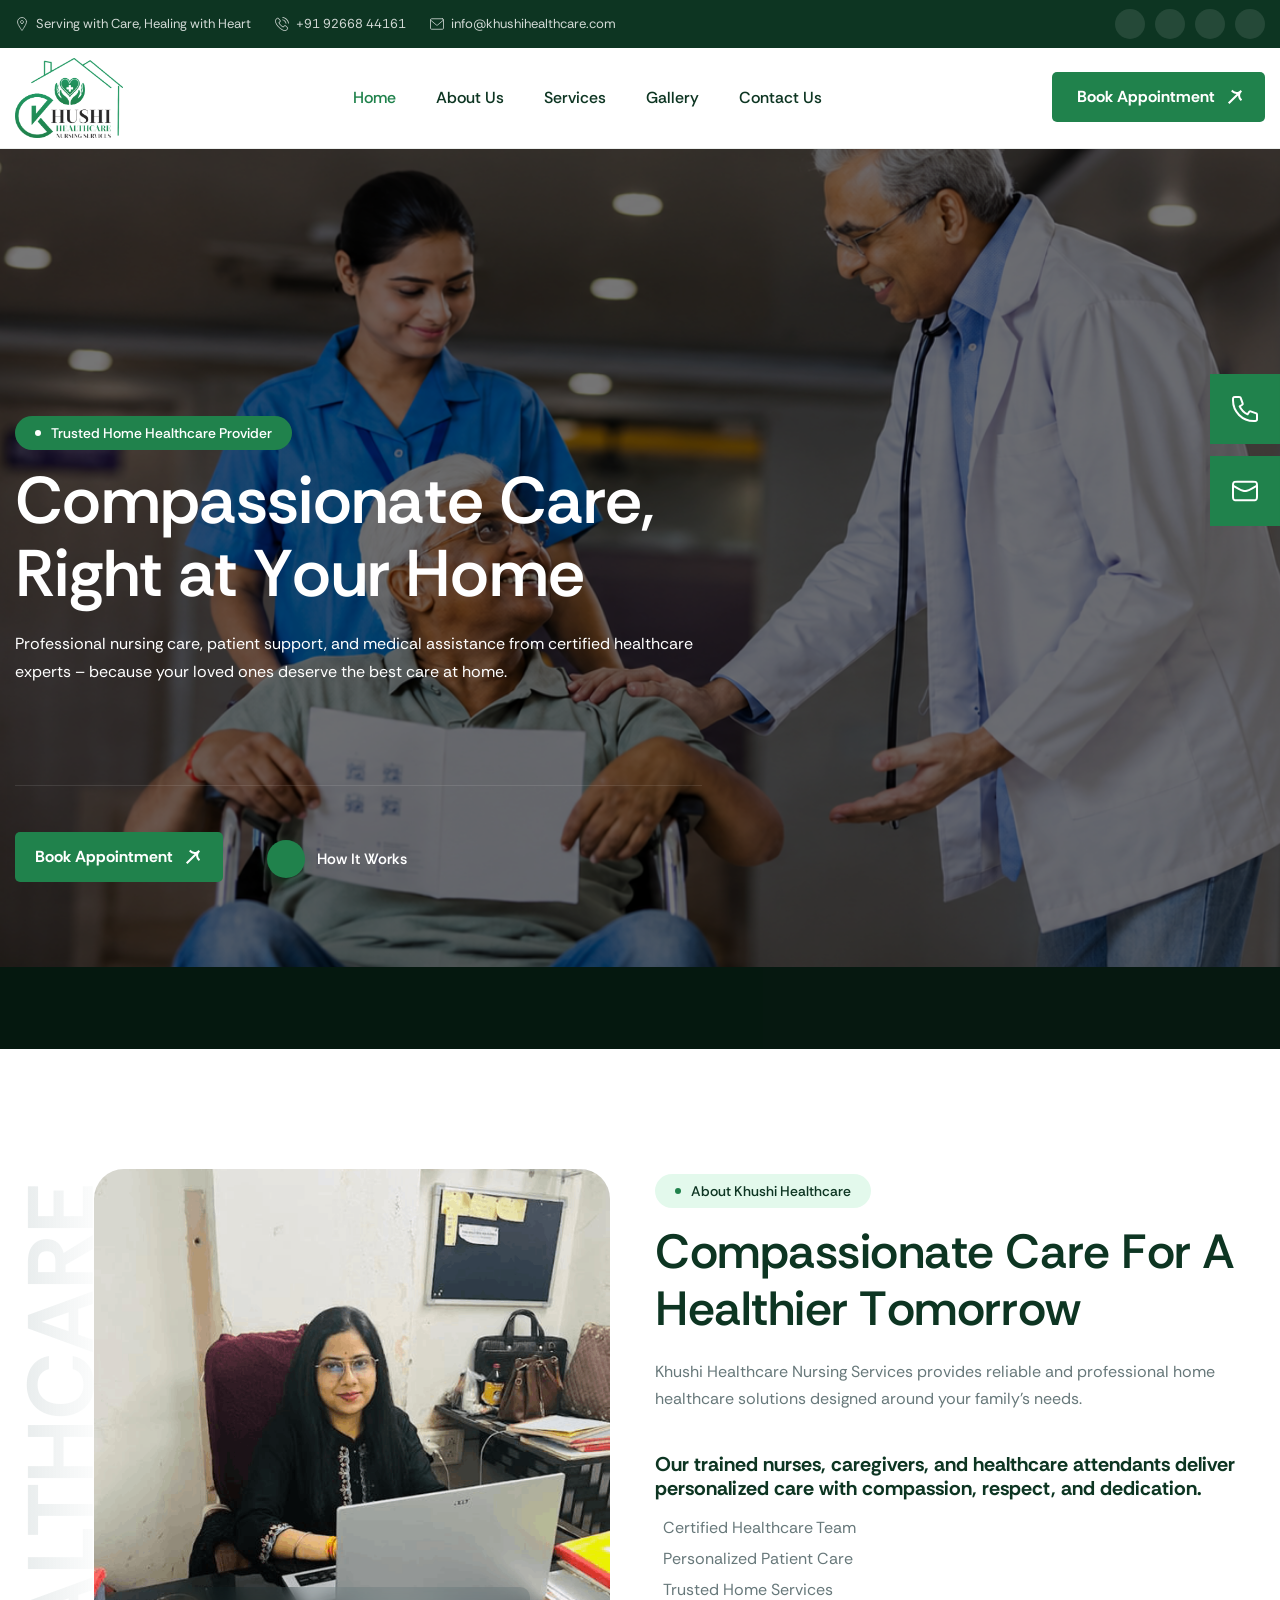
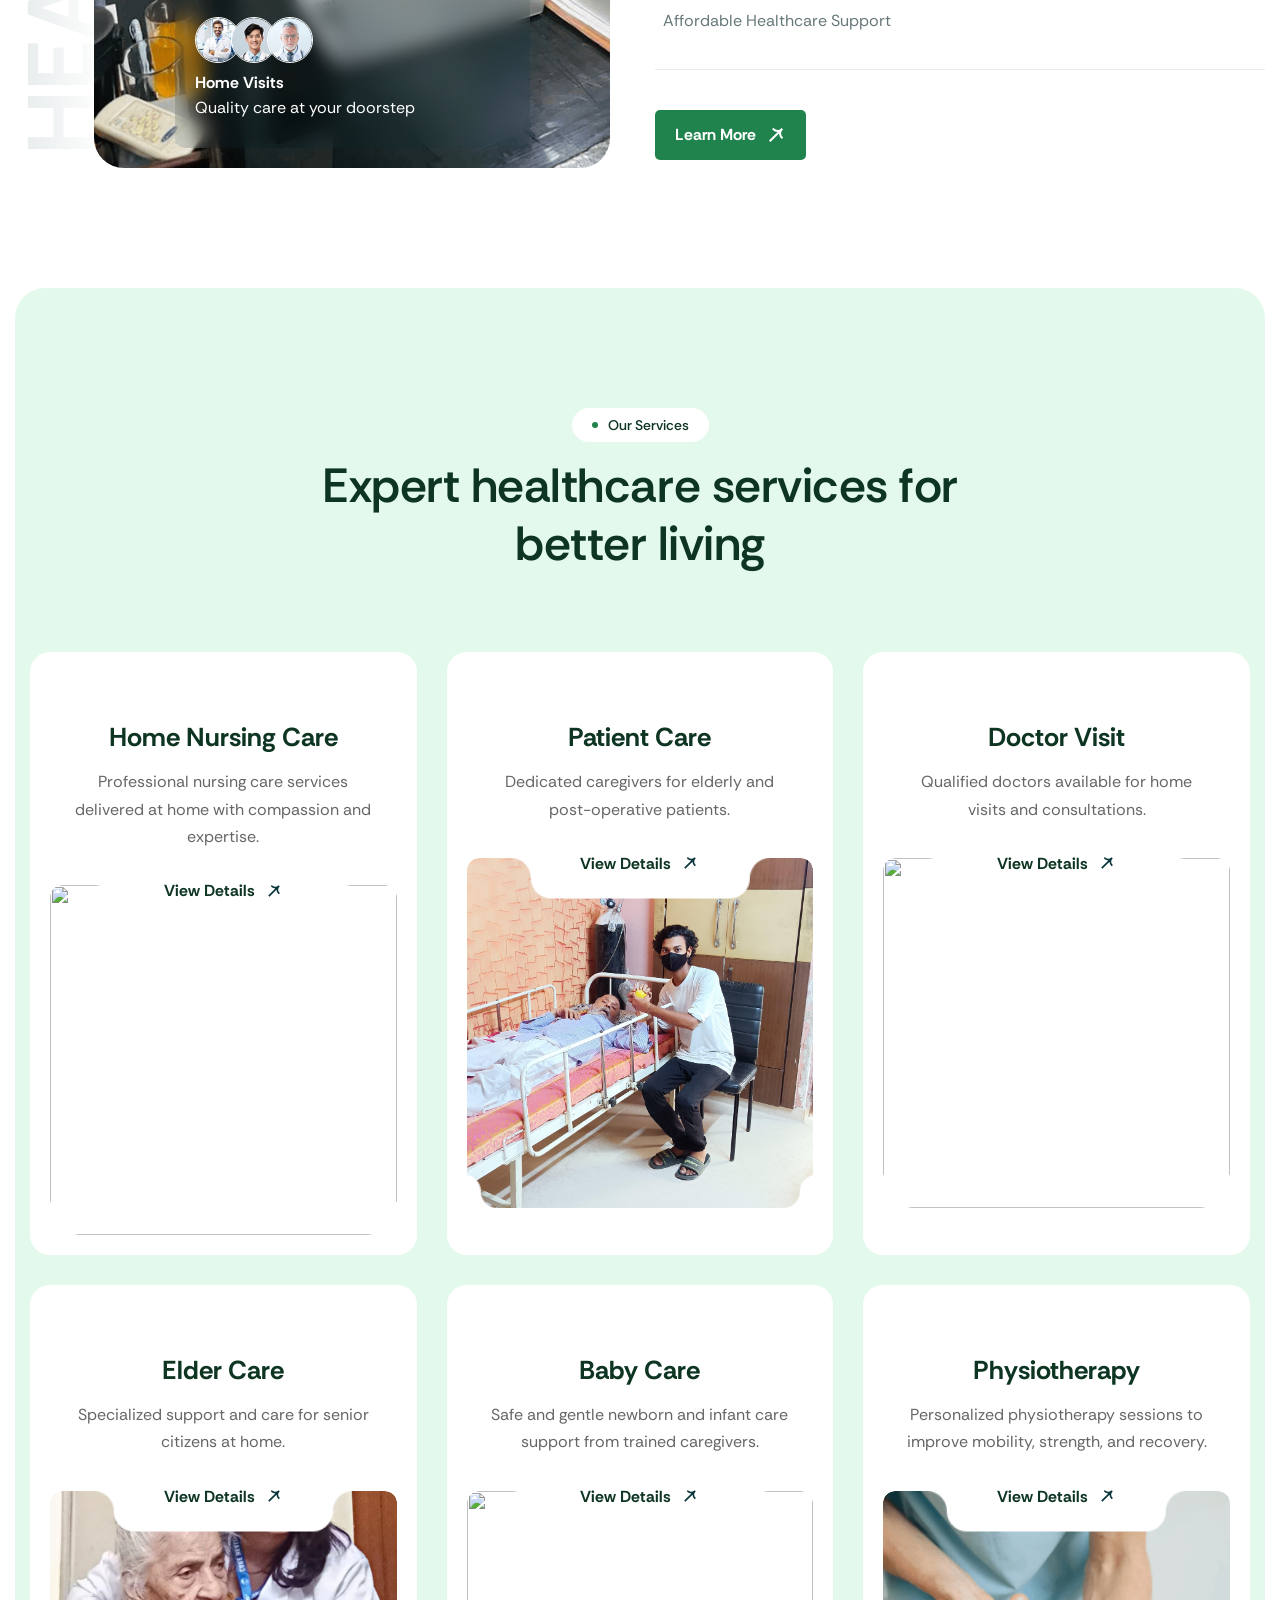
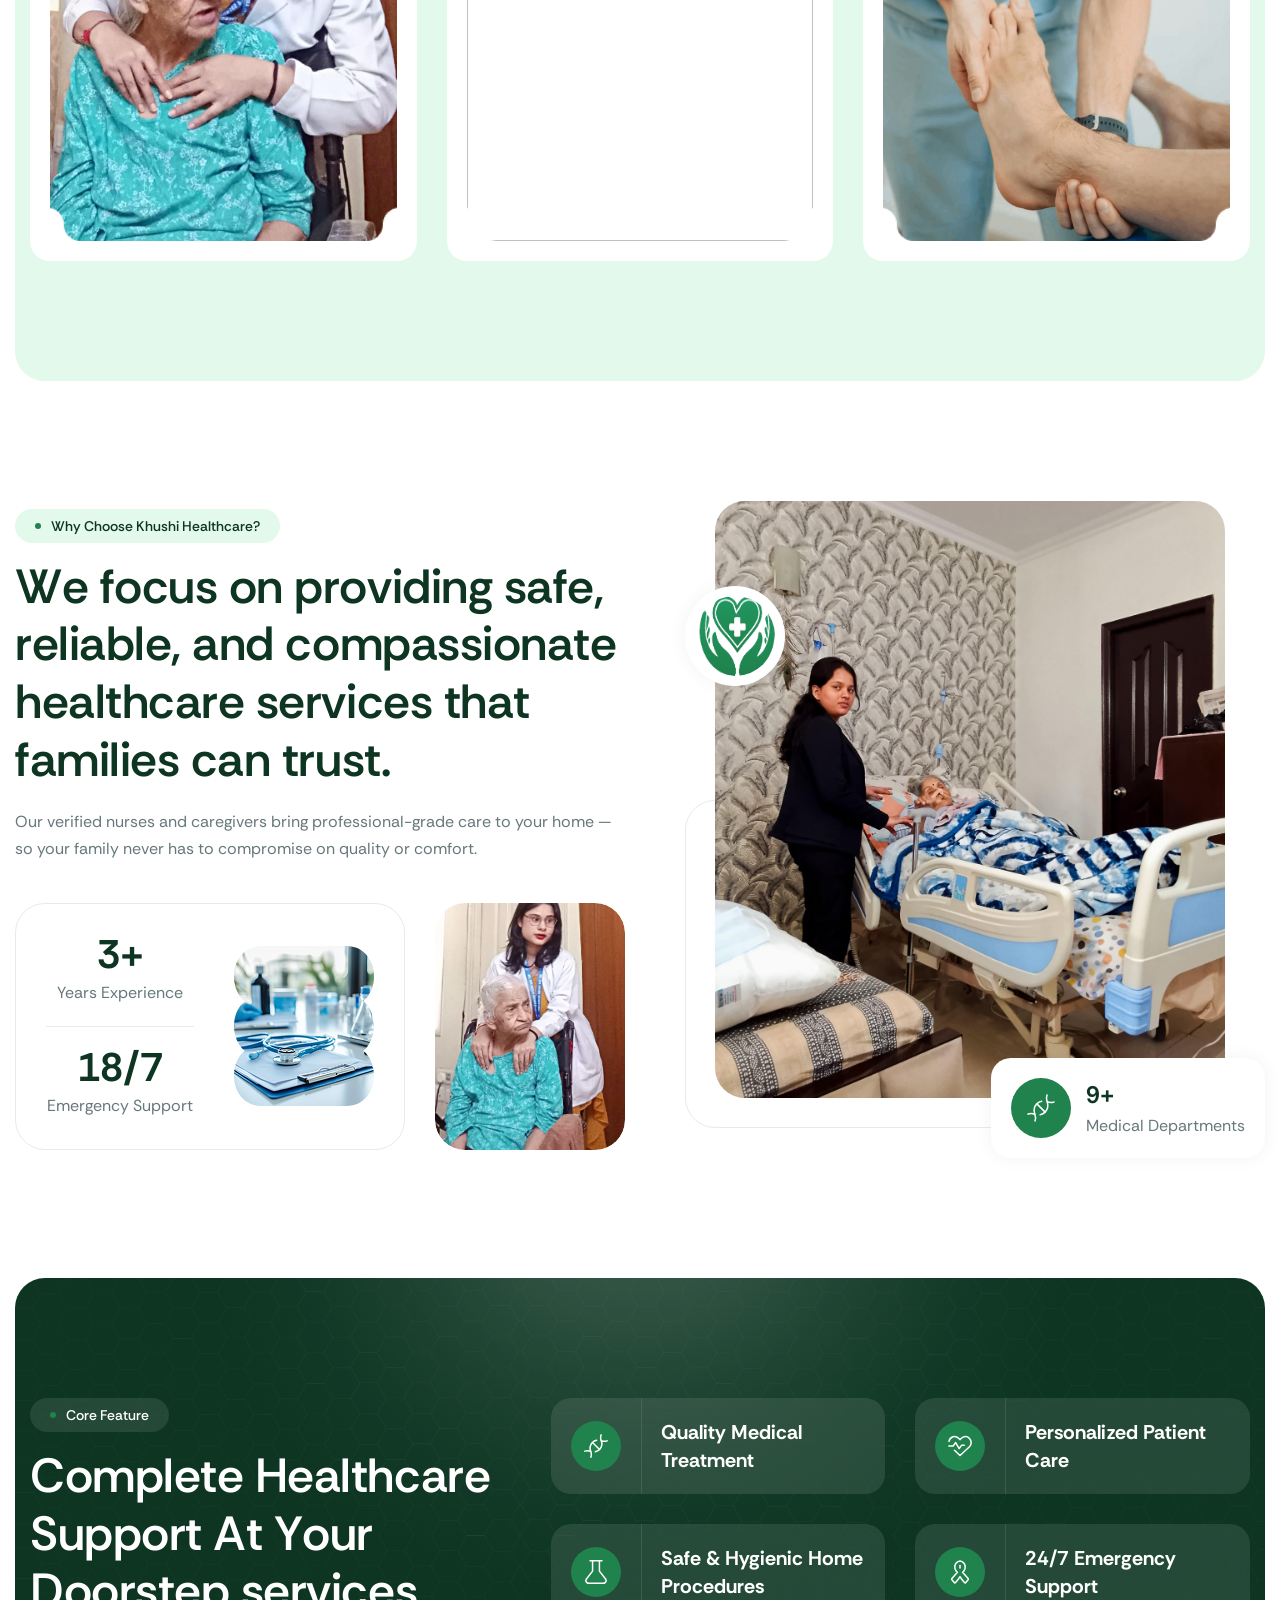
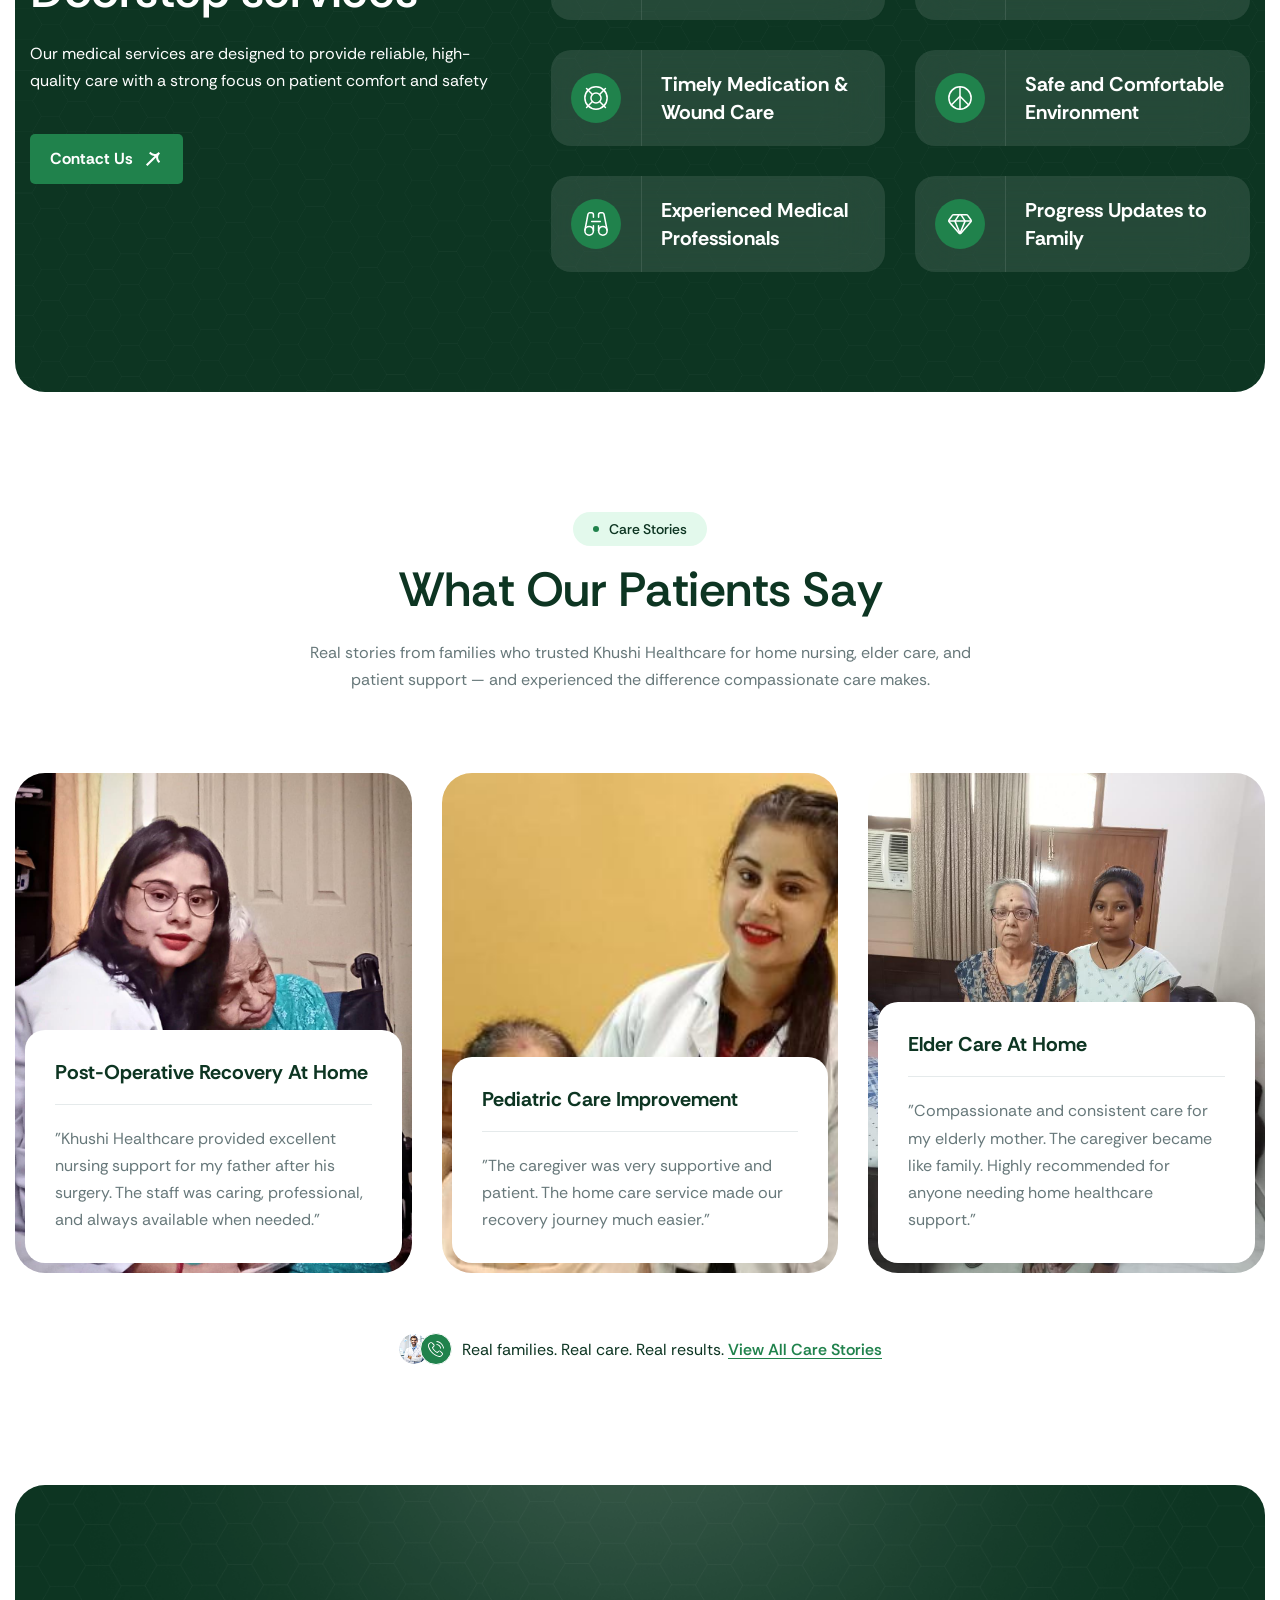
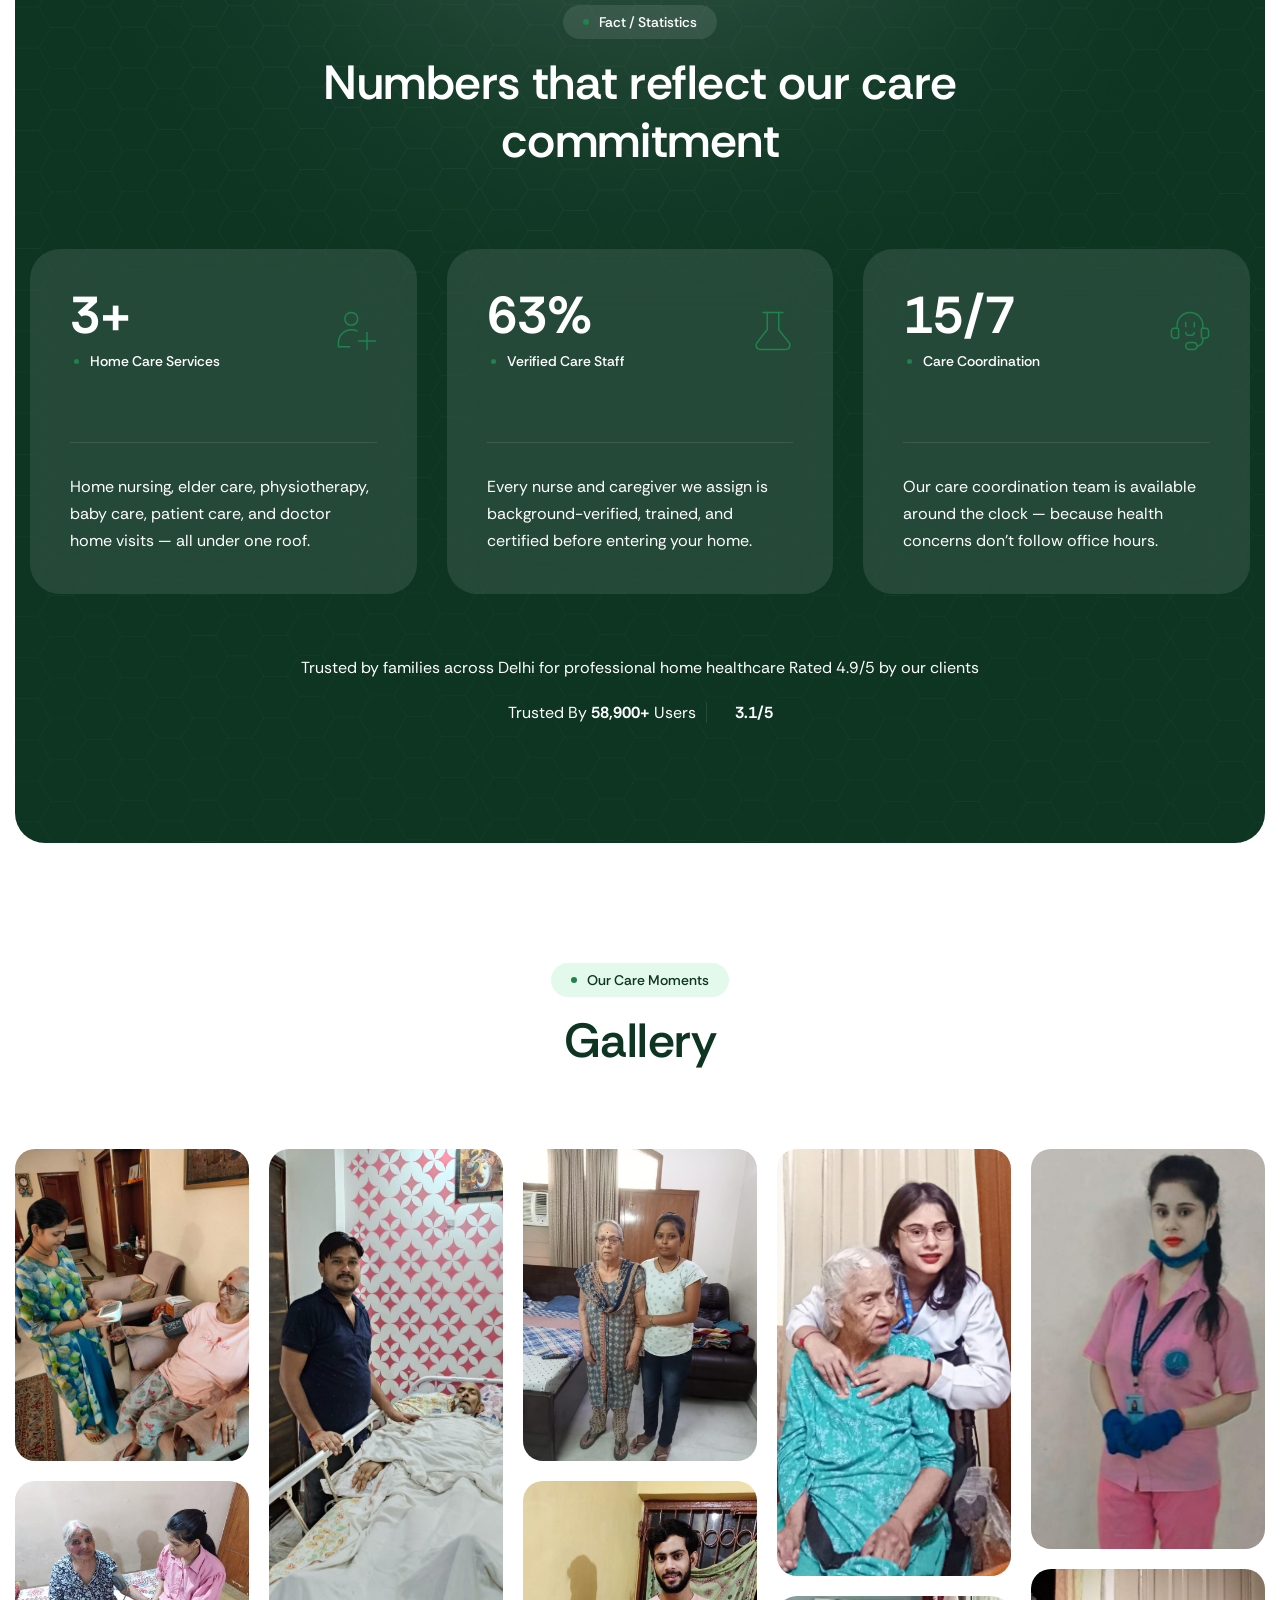
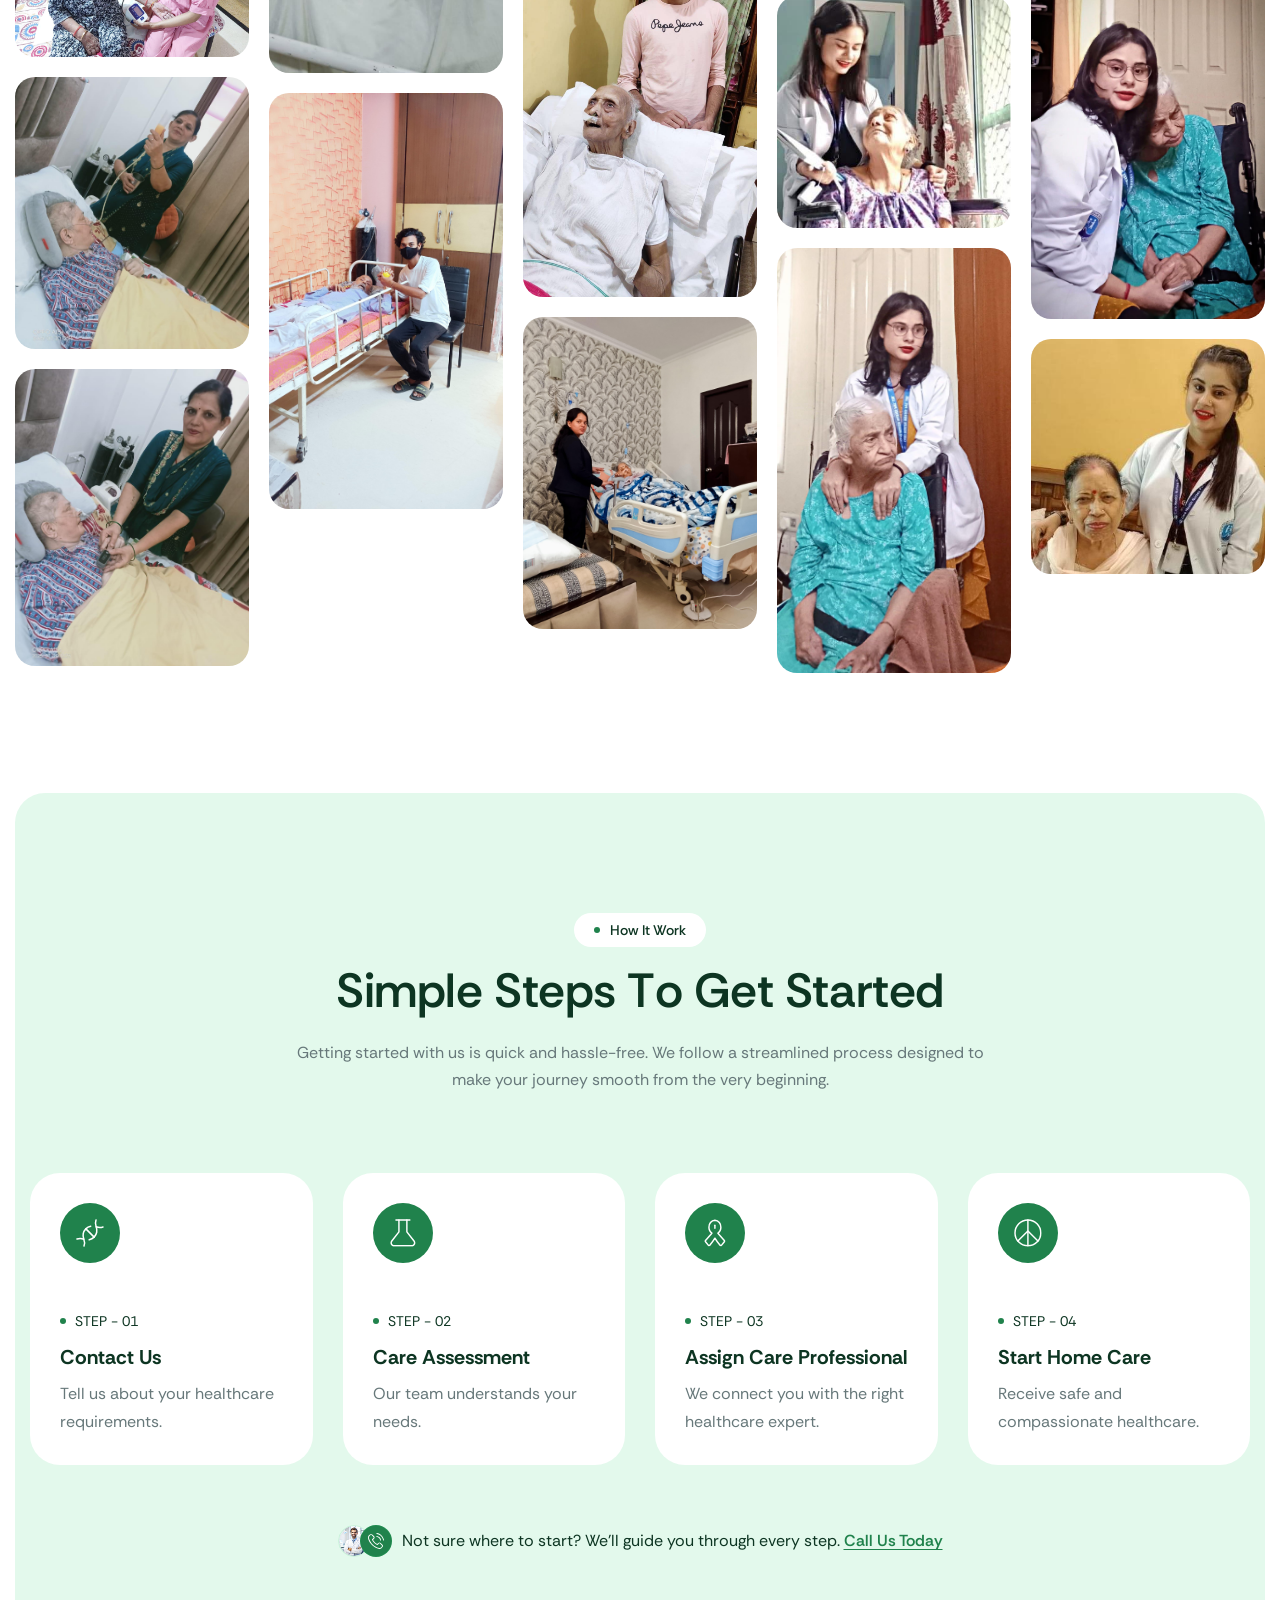
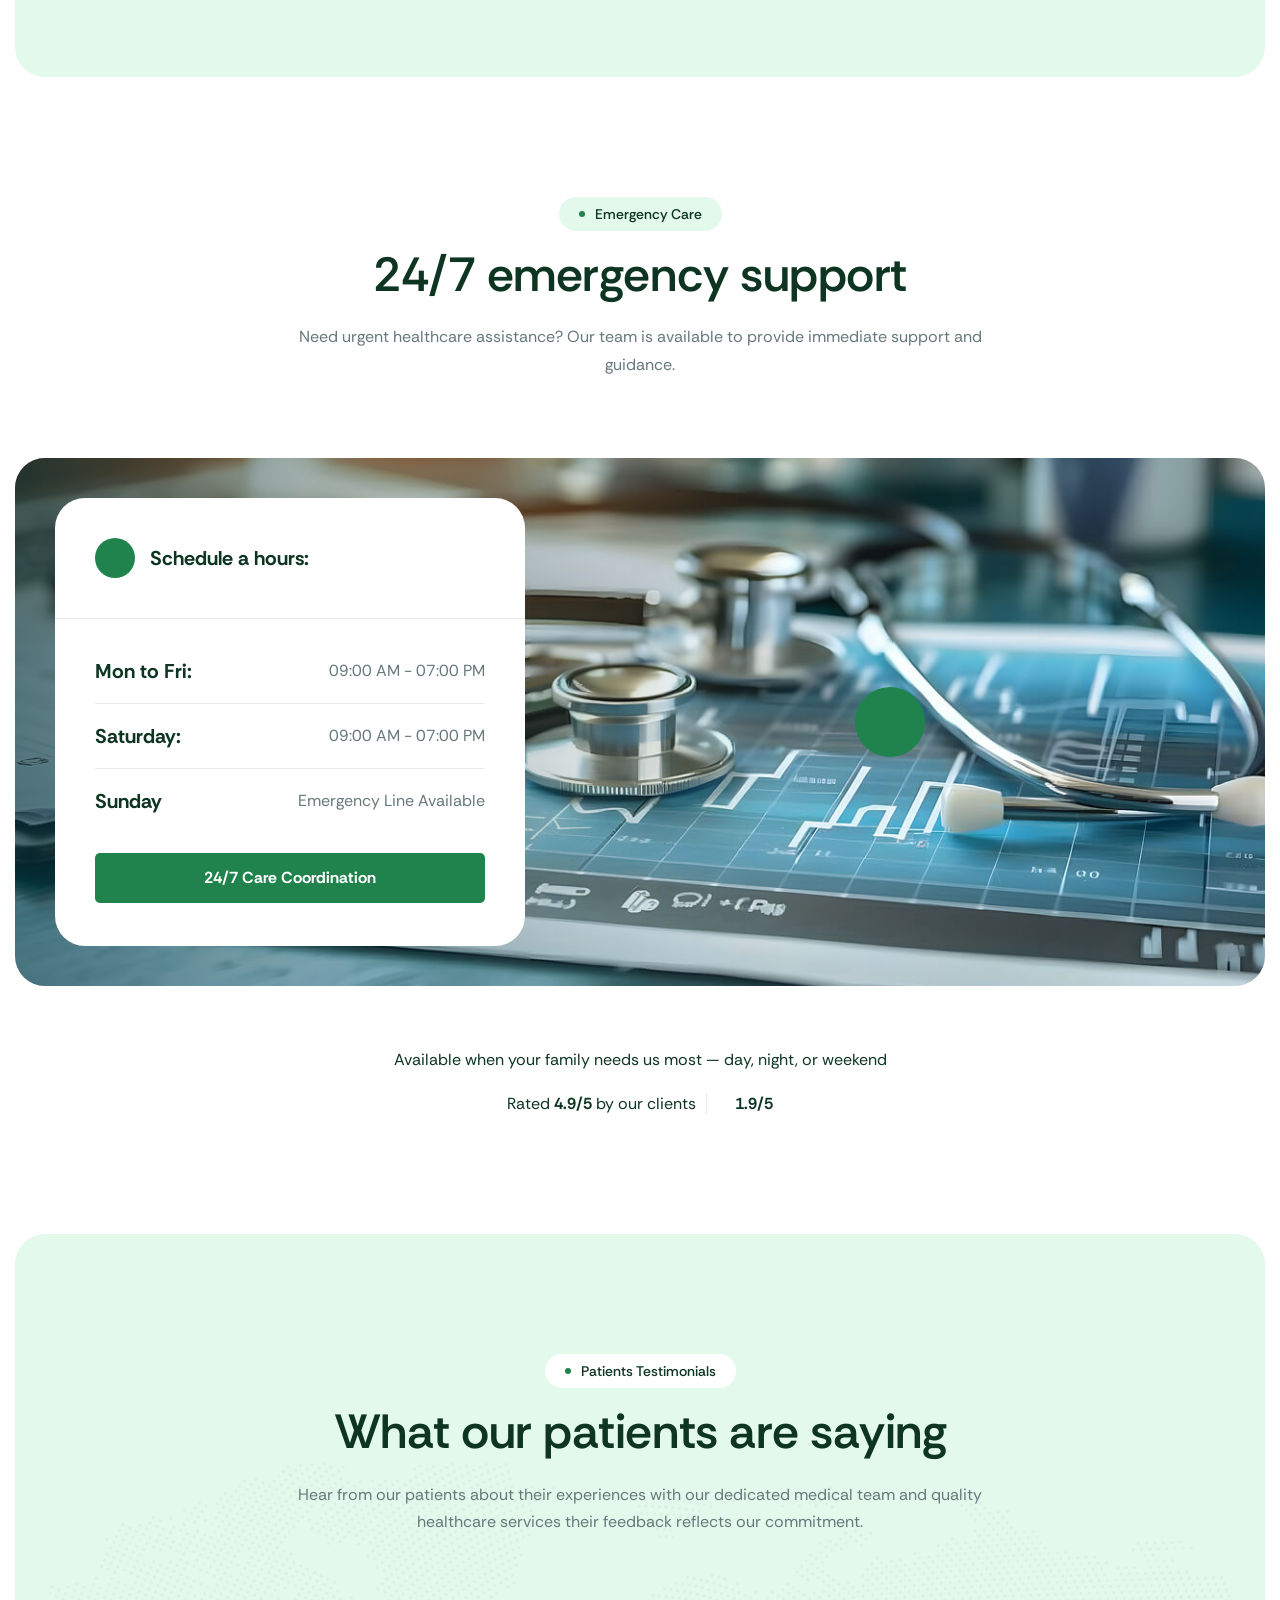
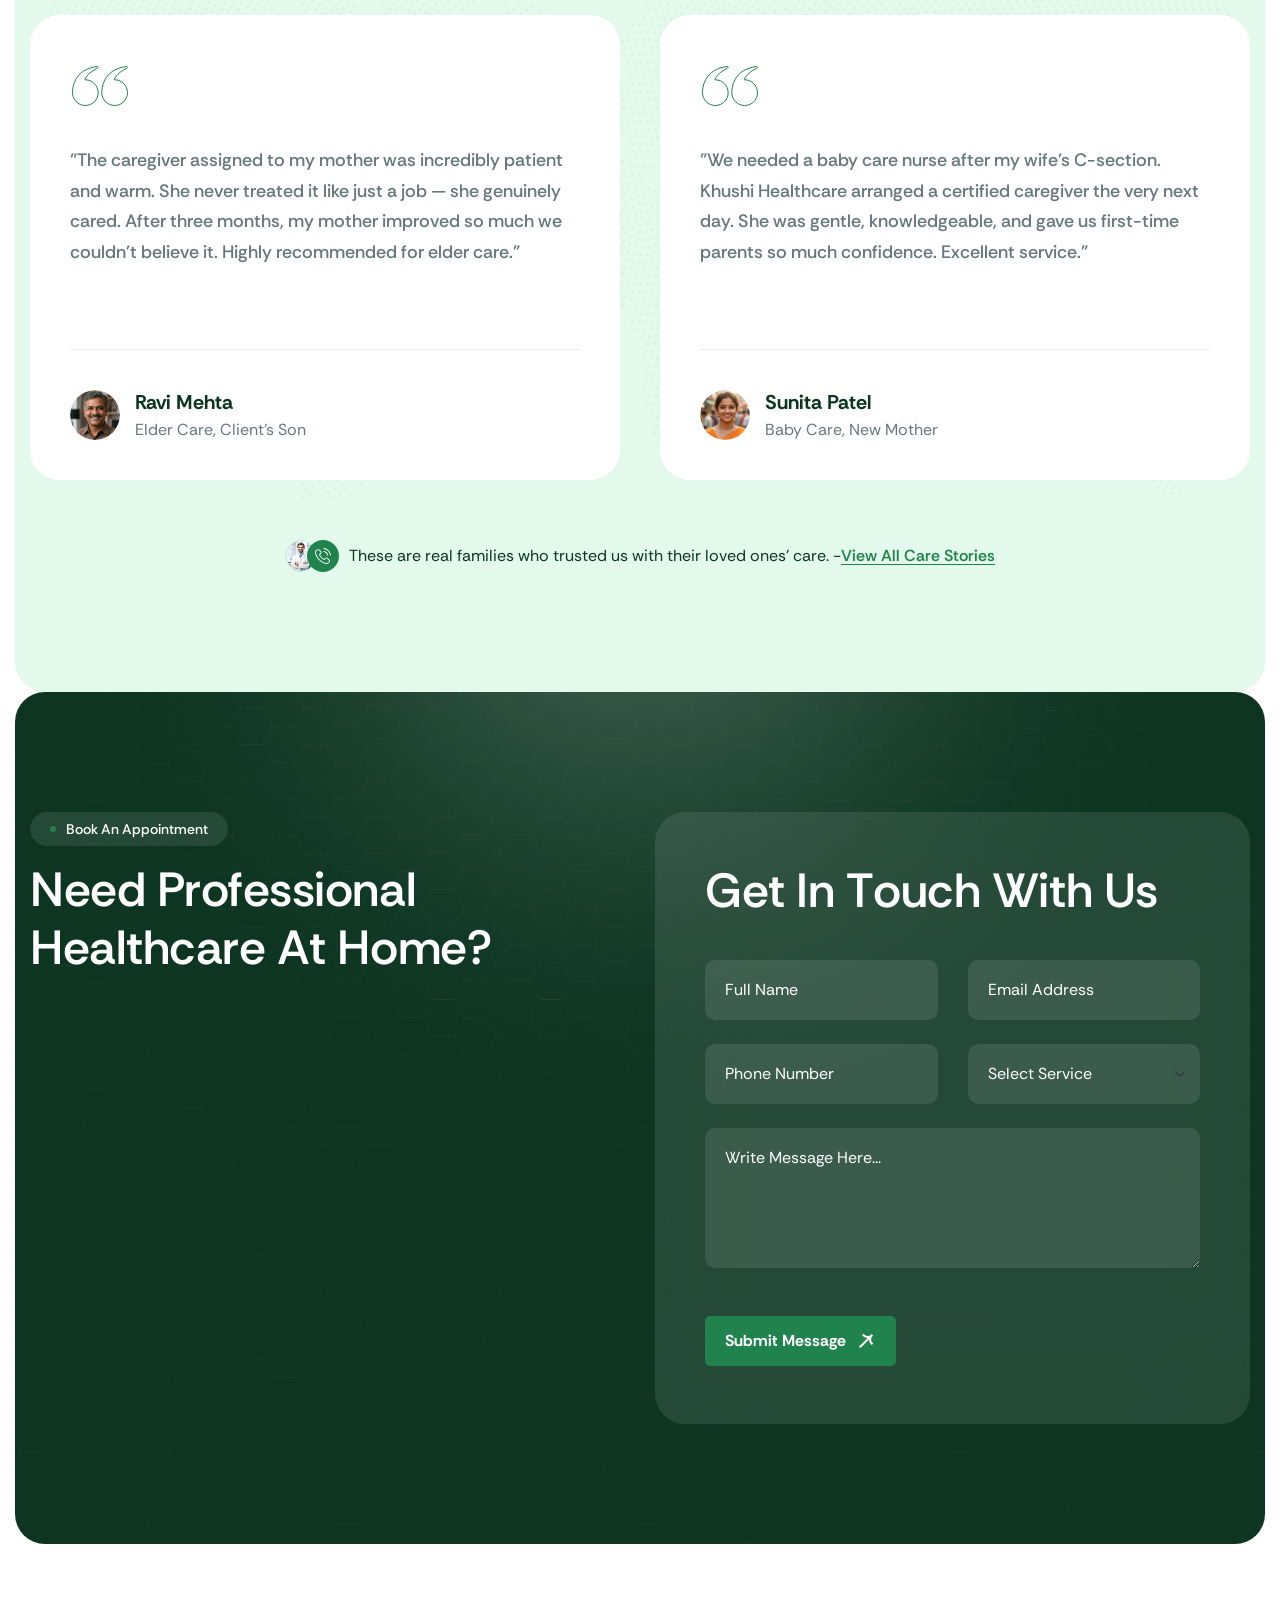
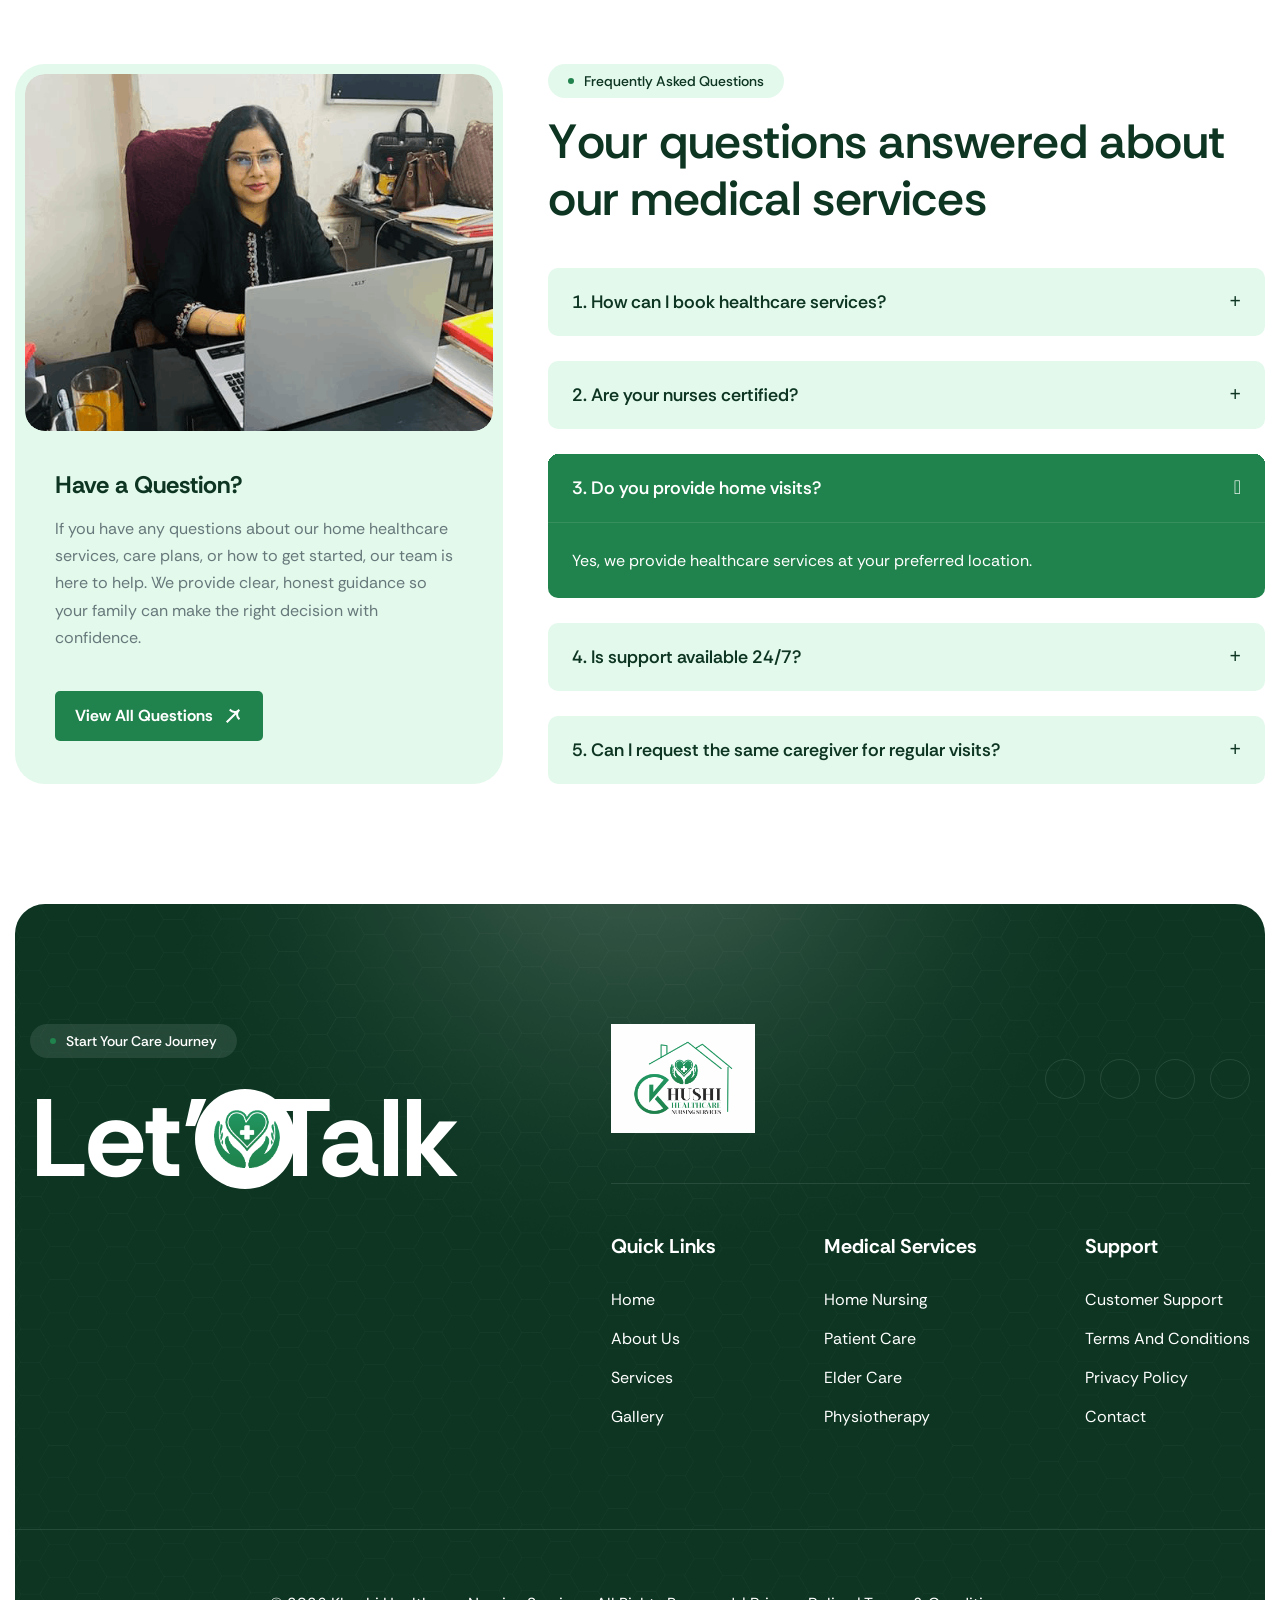
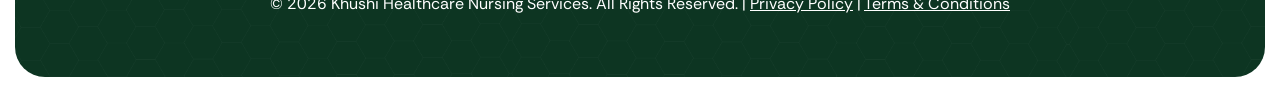
==== commit ca092b7a: "updates all banner images" ====
--- a/index.html
+++ b/index.html
@@ -136,7 +136,7 @@
     <!-- Header End -->
 
     <!-- Hero Section Start -->
-    <div class="hero dark-section parallaxie desktop-banner">
+    <div class="hero dark-section parallaxie desktop-banner" style="background-image: url('images/home-banner.png');">
         <div class="container">
             <div class="row">
                 <div class="col-xl-7">
@@ -1741,7 +1741,7 @@
                                     <div class="testimonial-item">
                                         <div class="testimonial-item-header">
                                             <div class="testimonial-item-quote">
-                                                <img src="images/testimonial-quote.svg" alt="">
+                                                <img src="images/testimonial-quote.svg" alt="qoute">
                                             </div>
                                             <div class="testimonial-item-content">
                                                 <p>"Khushi Healthcare sent a nurse within hours of our call. My father
@@ -1753,7 +1753,7 @@
                                         <div class="testimonial-item-author">
                                             <div class="testimonial-author-image">
                                                 <figure class="image-anime">
-                                                    <img src="images/author-1.jpg" alt="">
+                                                    <img src="images/new-test-1.png" alt="avtar">
                                                 </figure>
                                             </div>
                                             <div class="testimonial-author-content">
@@ -1784,7 +1784,7 @@
                                         <div class="testimonial-item-author">
                                             <div class="testimonial-author-image">
                                                 <figure class="image-anime">
-                                                    <img src="images/author-5.jpg" alt="">
+                                                    <img src="images/new-test-2.png" alt="avtar">
                                                 </figure>
                                             </div>
                                             <div class="testimonial-author-content">
@@ -1815,7 +1815,7 @@
                                         <div class="testimonial-item-author">
                                             <div class="testimonial-author-image">
                                                 <figure class="image-anime">
-                                                    <img src="images/author-3.jpg" alt="">
+                                                    <img src="images/new-test-3.png" alt="avtar">
                                                 </figure>
                                             </div>
                                             <div class="testimonial-author-content">
@@ -1846,7 +1846,7 @@
                                         <div class="testimonial-item-author">
                                             <div class="testimonial-author-image">
                                                 <figure class="image-anime">
-                                                    <img src="images/author-4.jpg" alt="">
+                                                    <img src="images/new-test-5.png" alt="avtar">
                                                 </figure>
                                             </div>
                                             <div class="testimonial-author-content">
--- a/css/custom.css
+++ b/css/custom.css
@@ -962,6 +962,21 @@
 .hero .btn-hero-outline {
     color: #fff;
 }
+.hero .btn-hero-outline:hover {
+    color: #fff;
+}
+
+.hero.hero-premium .btn-hero-outline {
+    color: var(--bs-black);
+}
+
+.hero  span.section-sub-title {
+    background: var(--accent-color) !important;
+}
+
+.hero span.section-sub-title::before {
+    background: #fff;
+}
 /* ======================================
    PREMIUM HERO BANNER
    ====================================== */
@@ -3579,7 +3594,7 @@
   background-repeat: no-repeat;
   background-size: cover;
   border-radius:0;
-  padding: 285px 0 175px;
+  padding: 175px 0 175px;
   margin:0;
   overflow: hidden;
 }
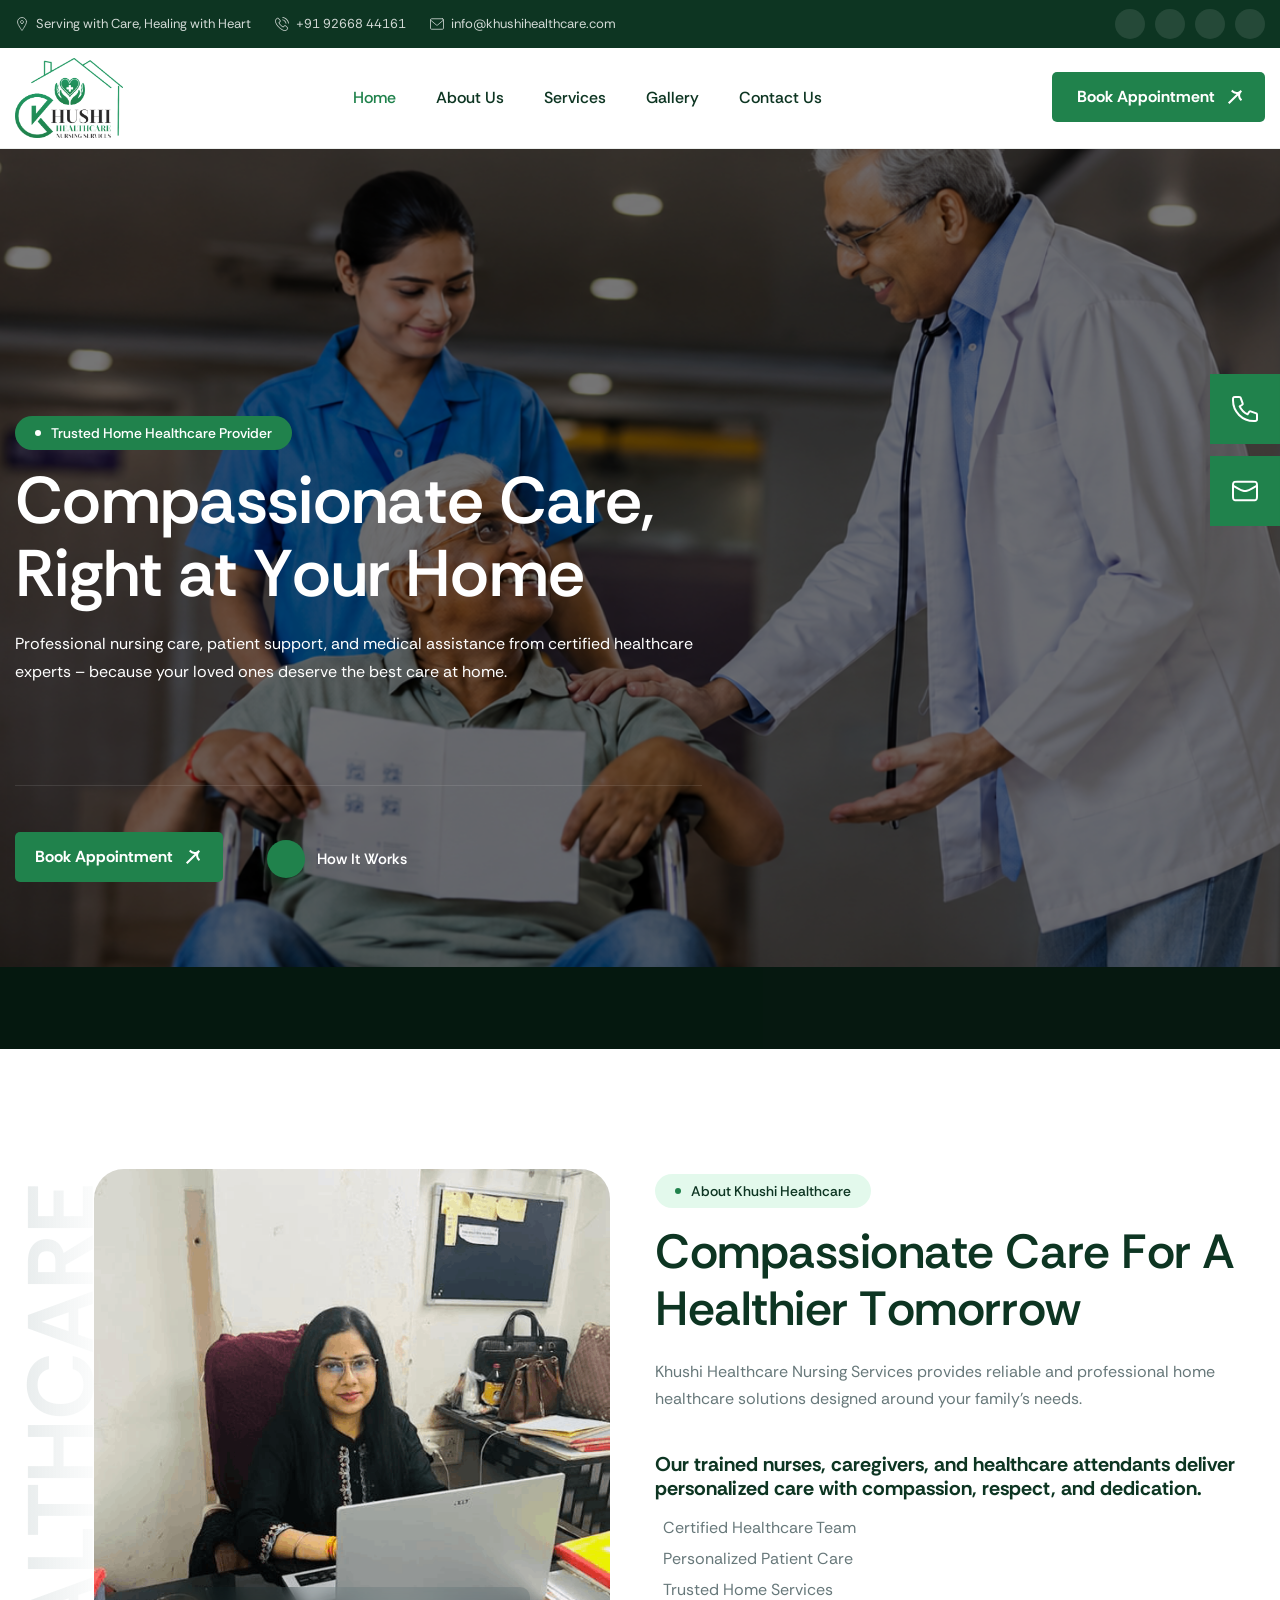
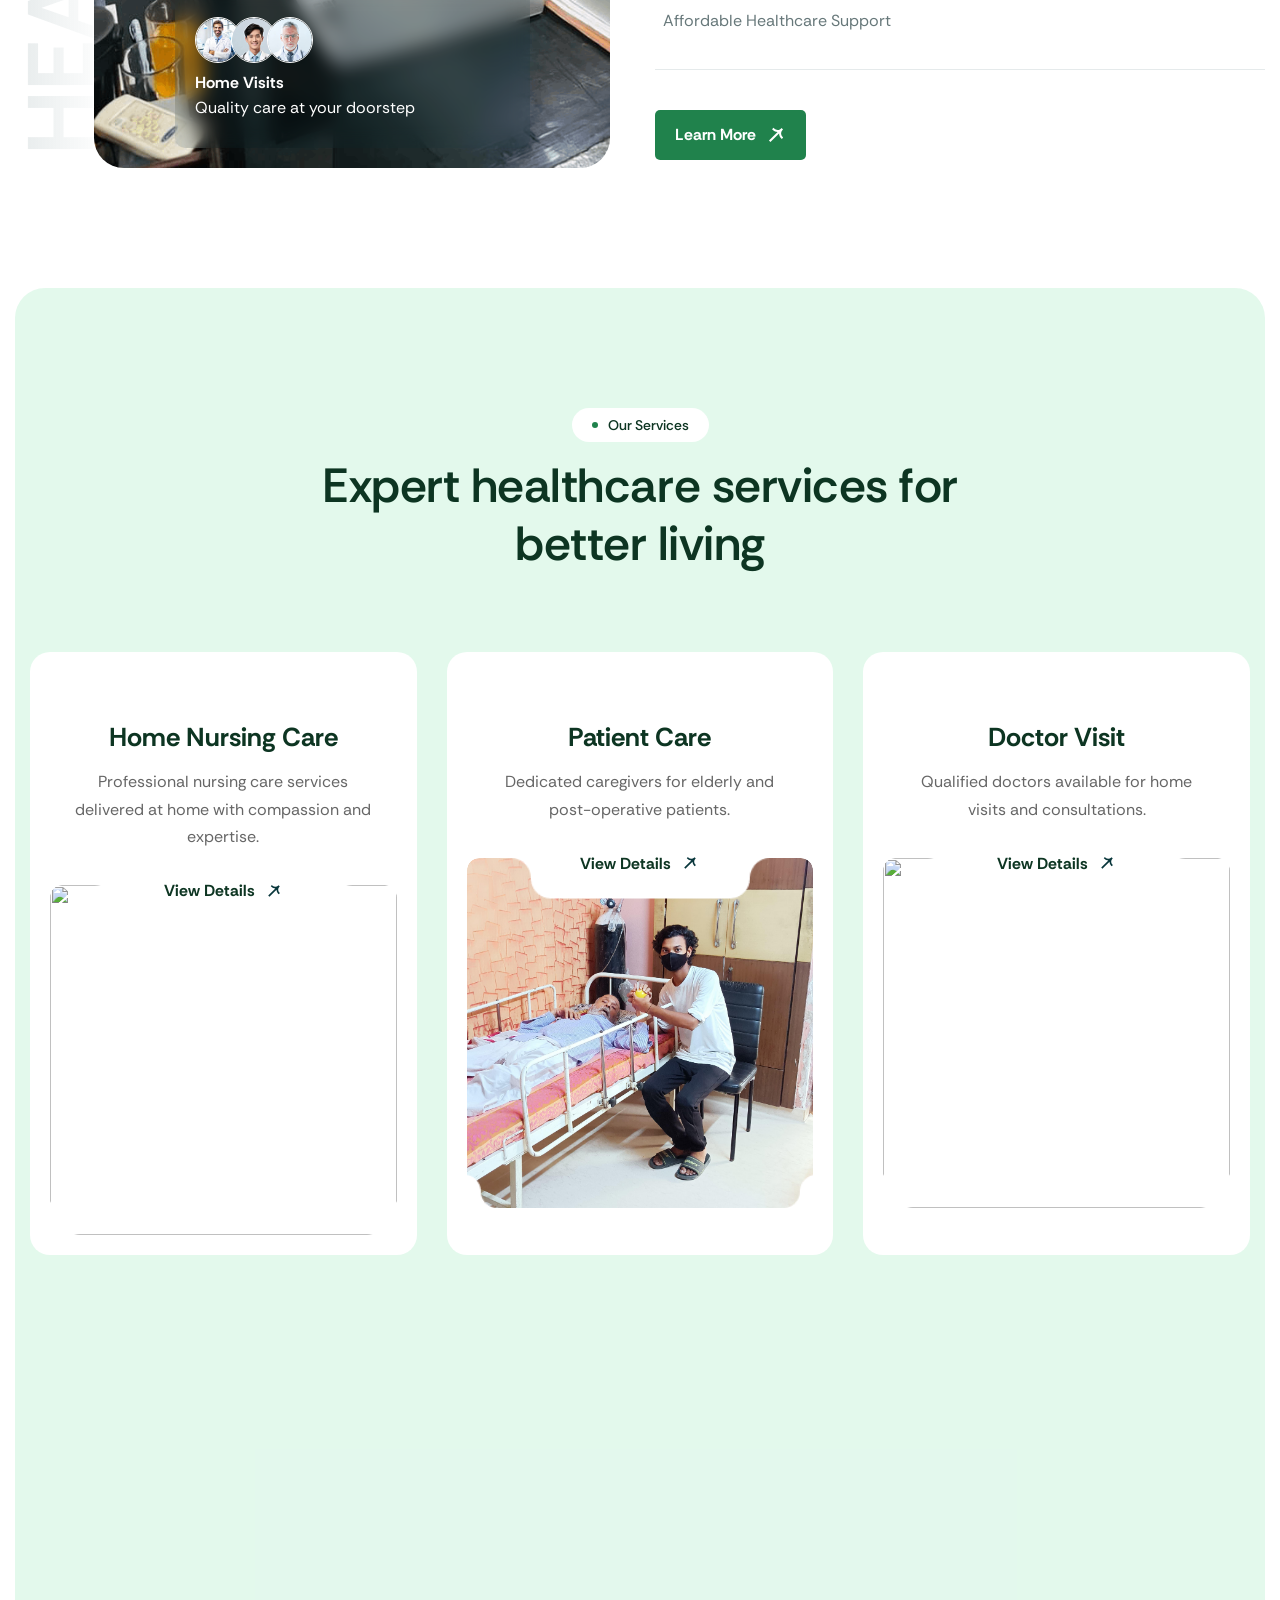
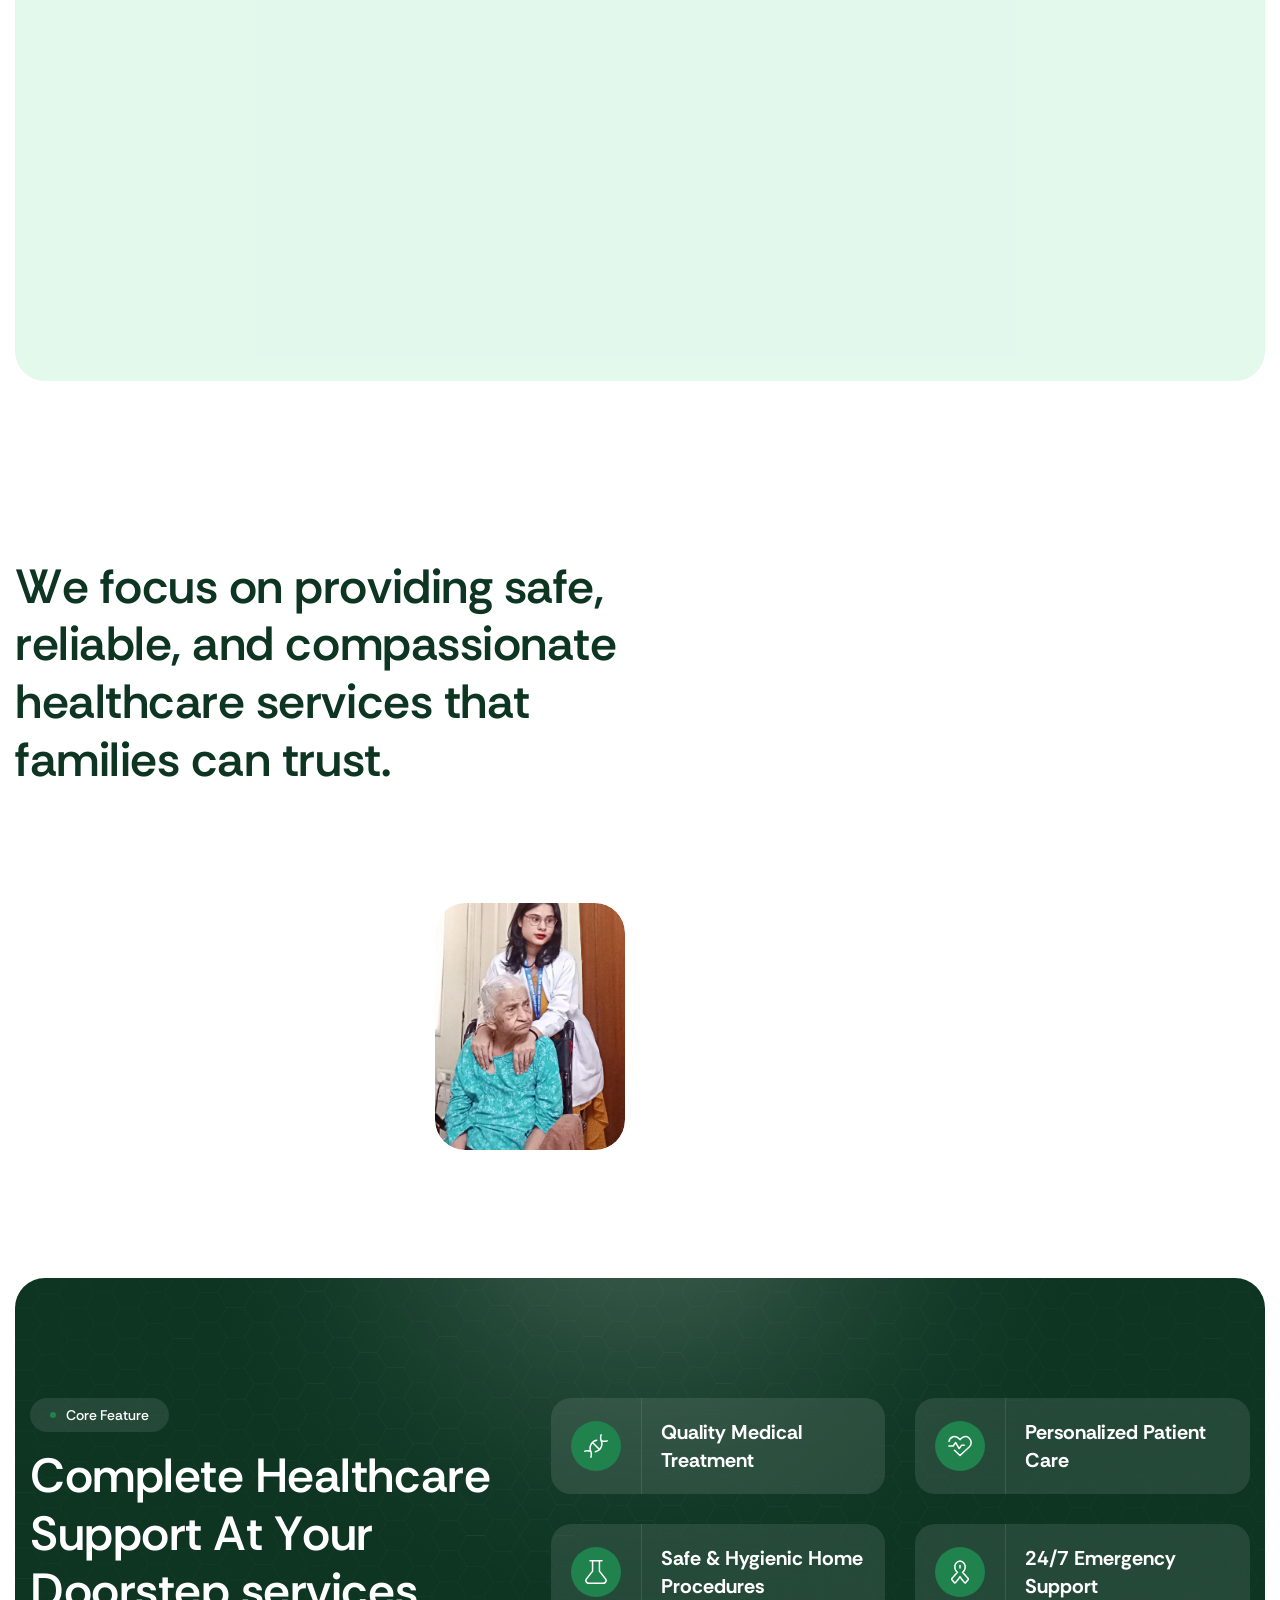
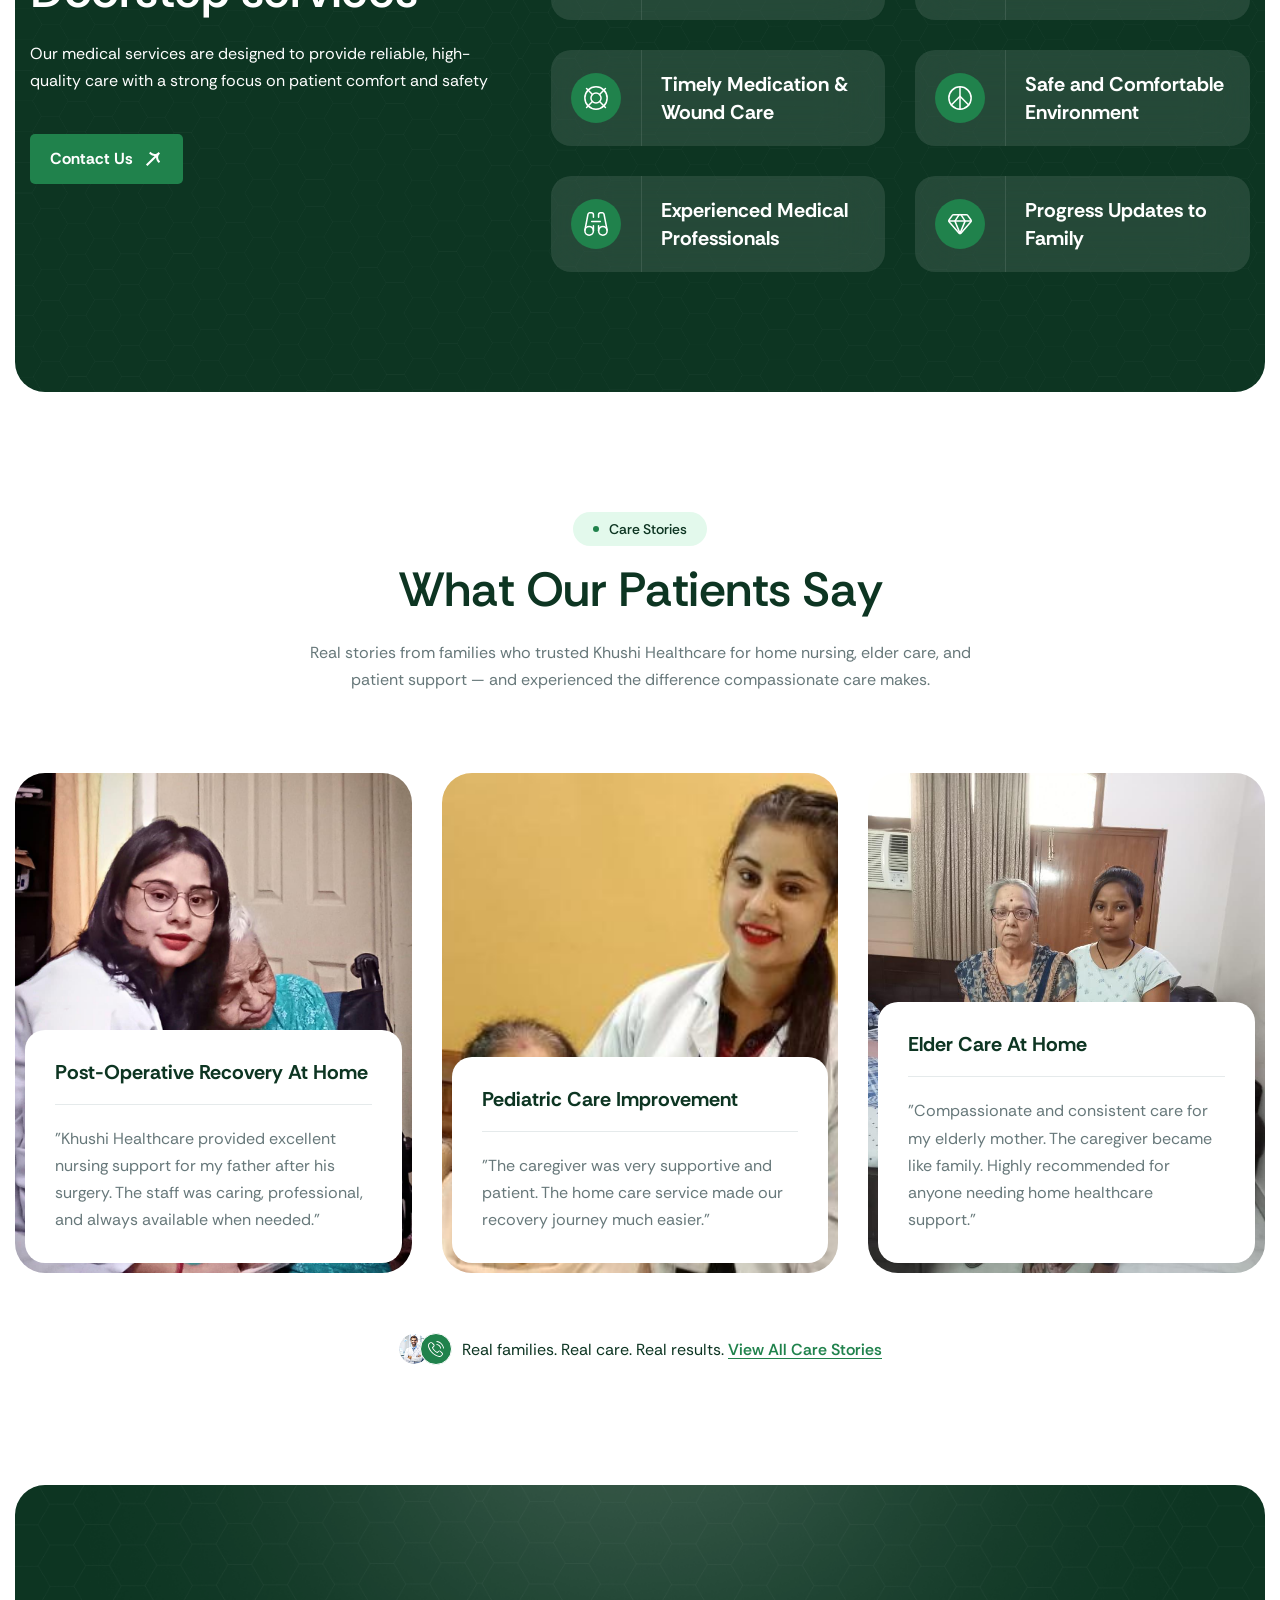
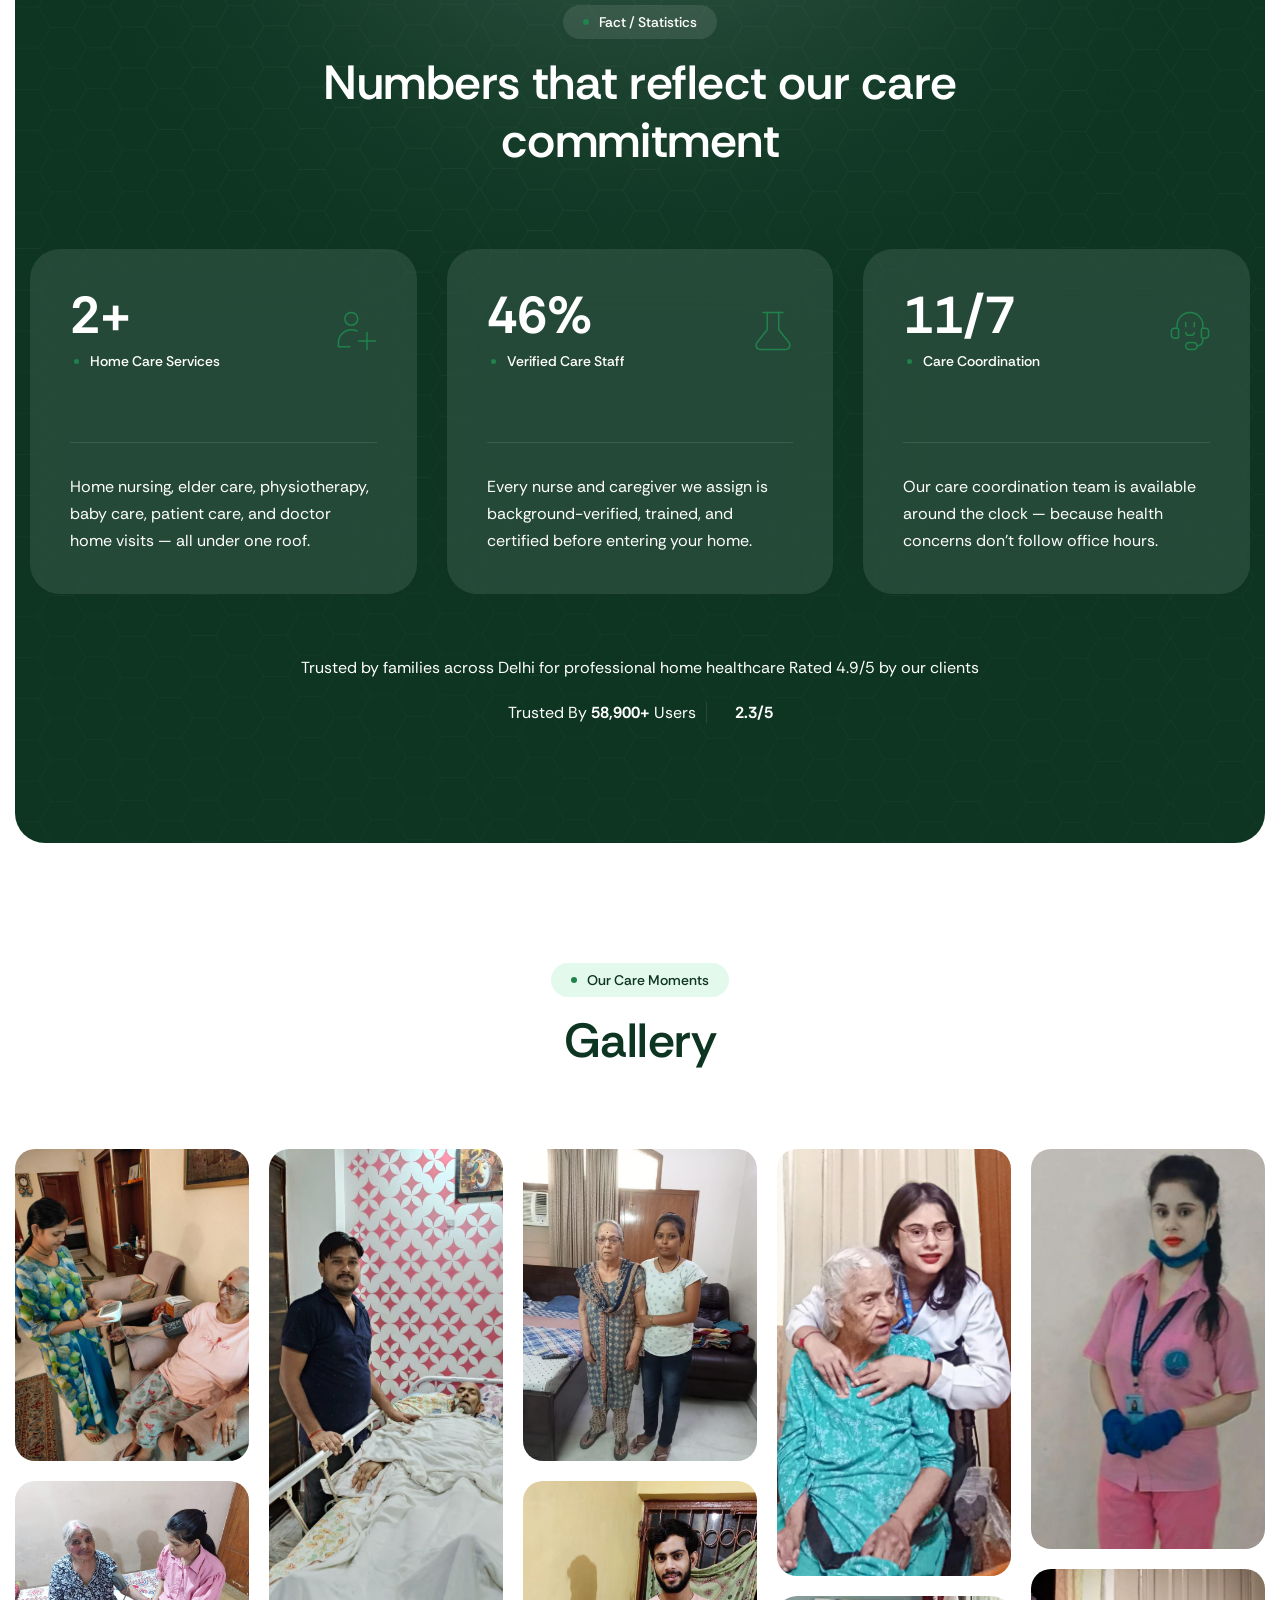
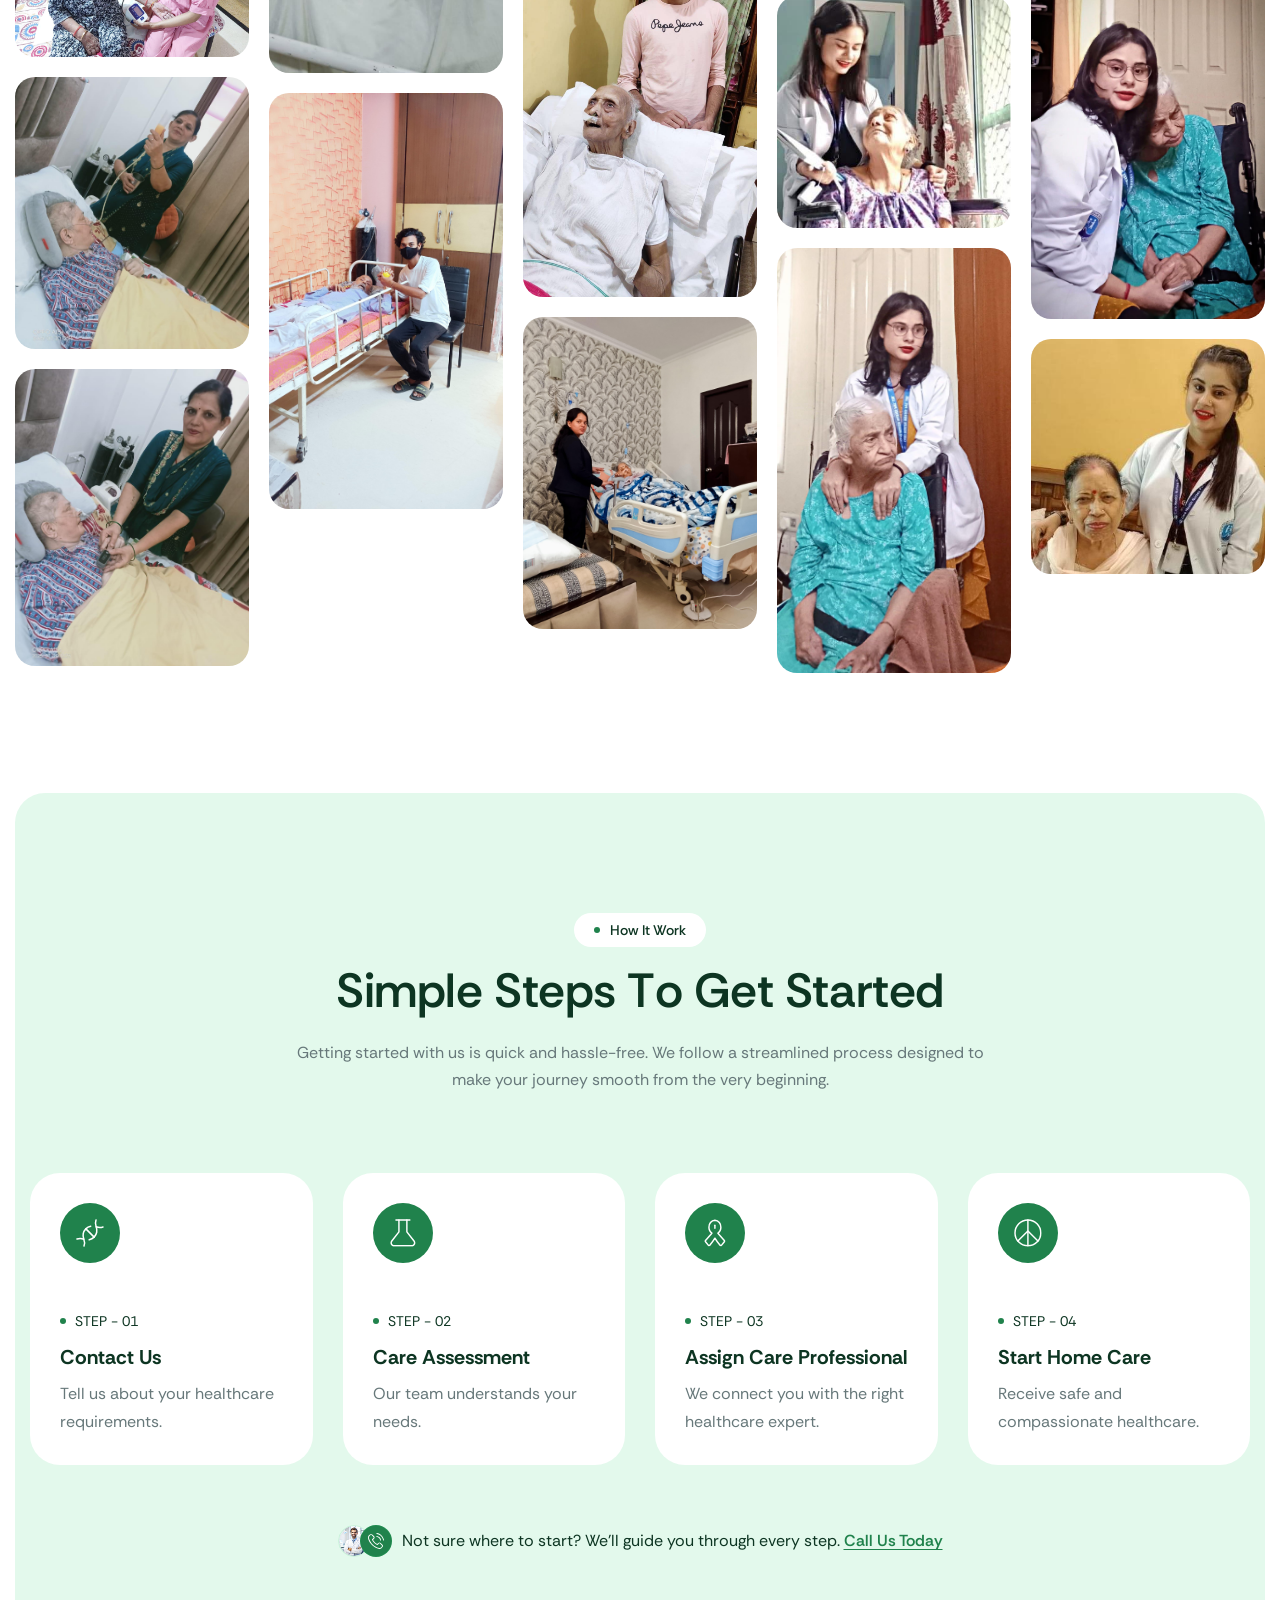
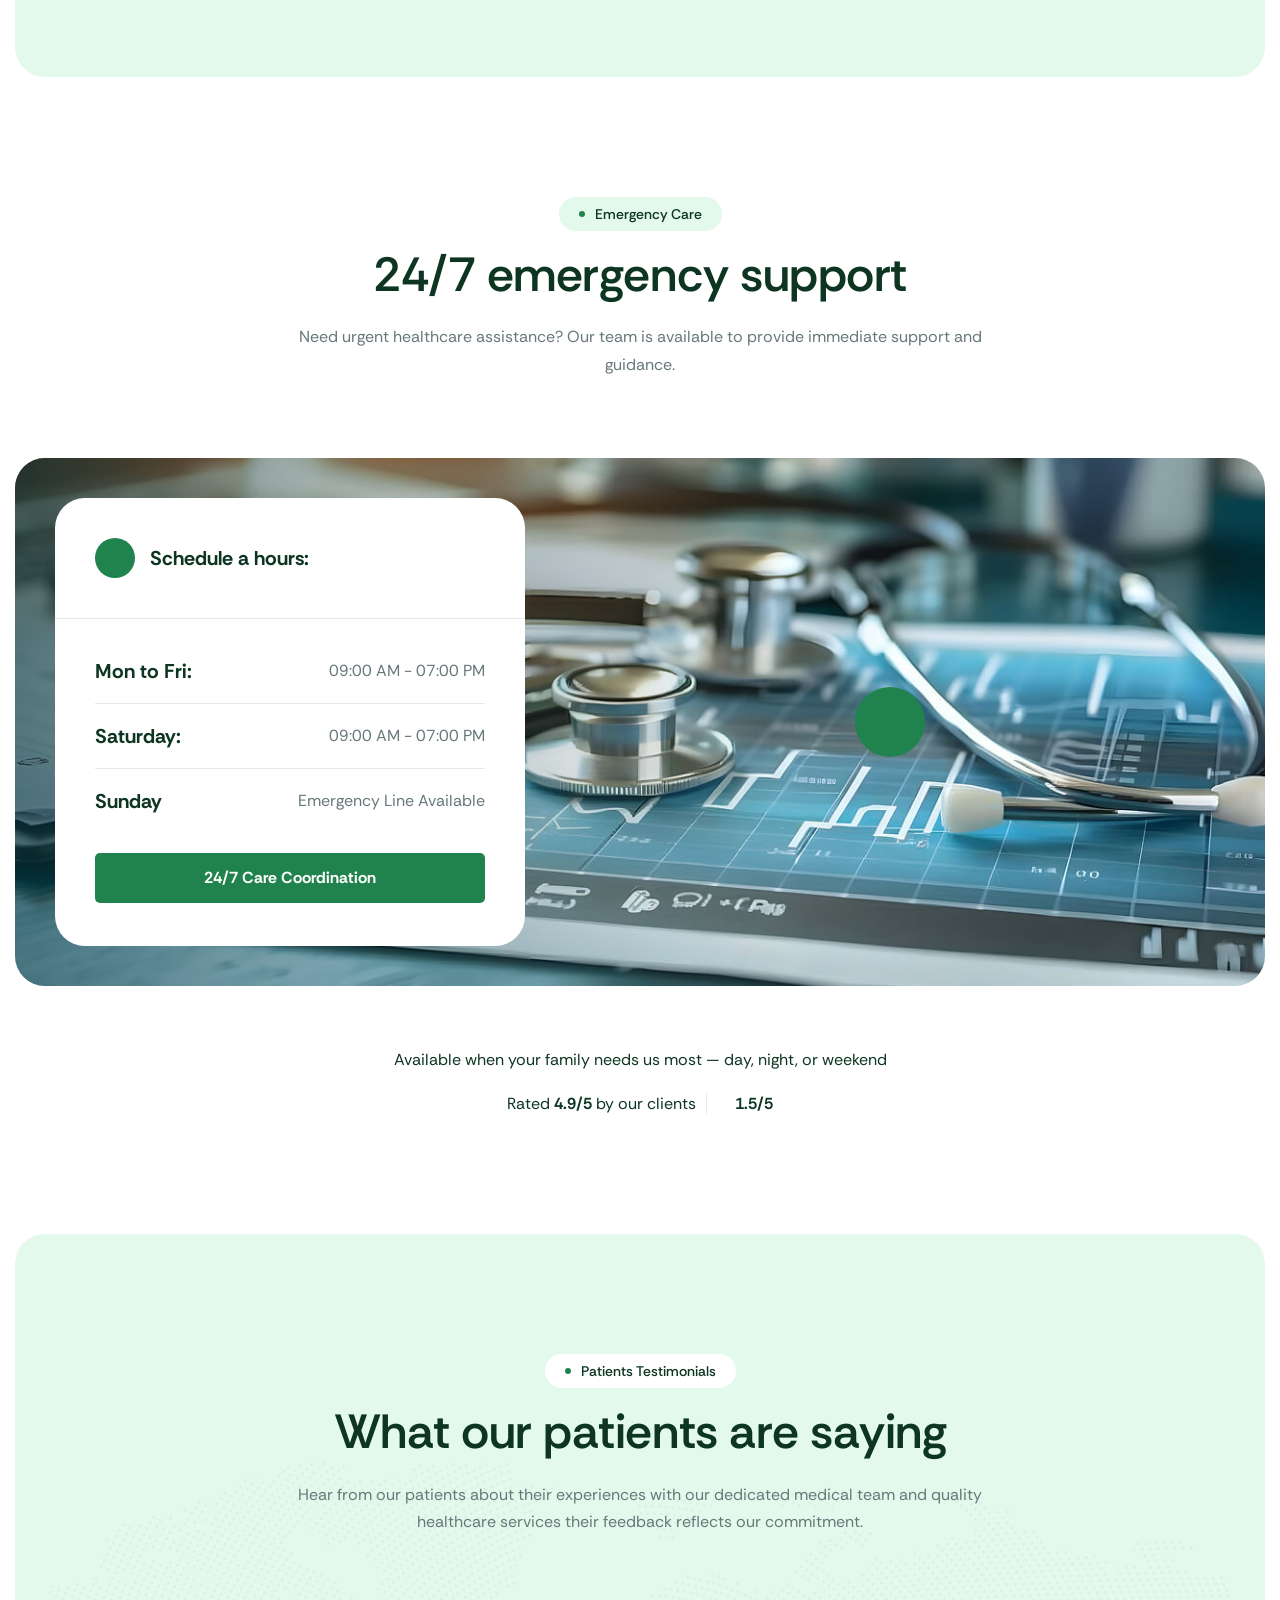
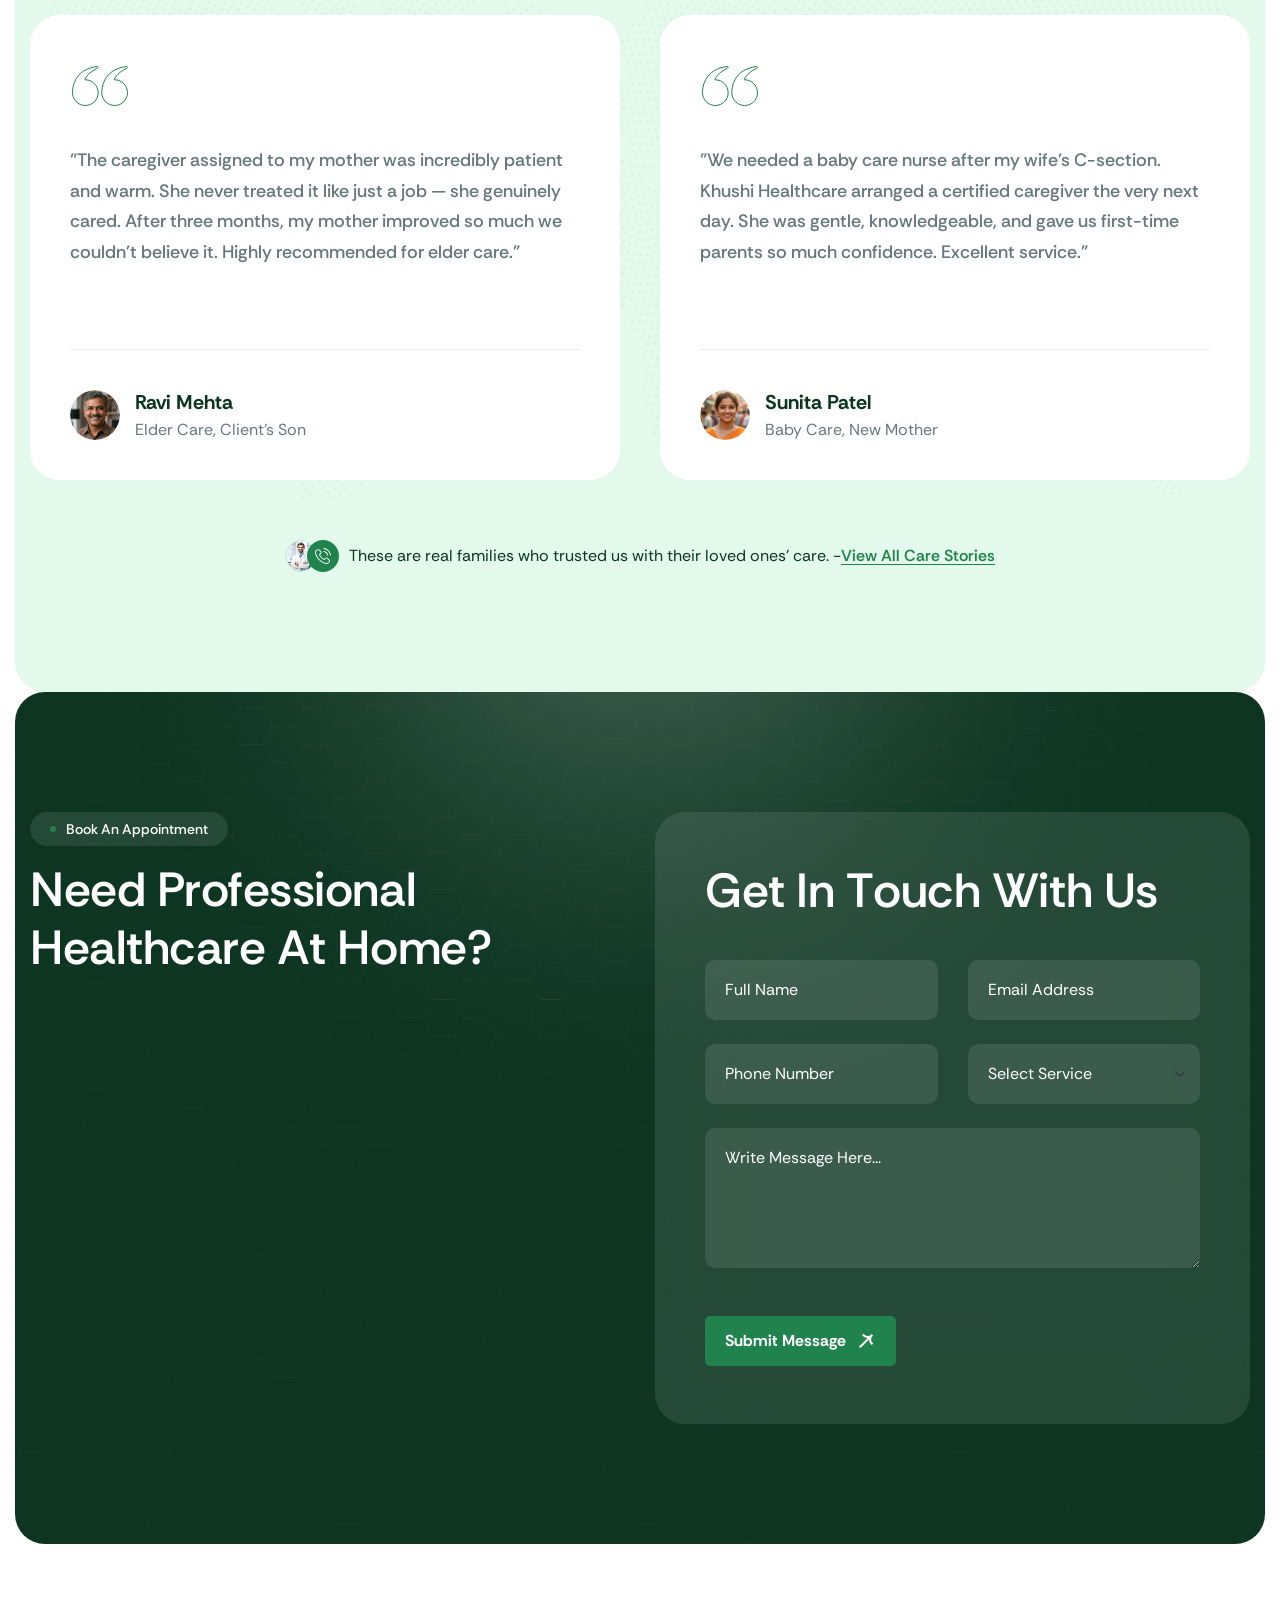
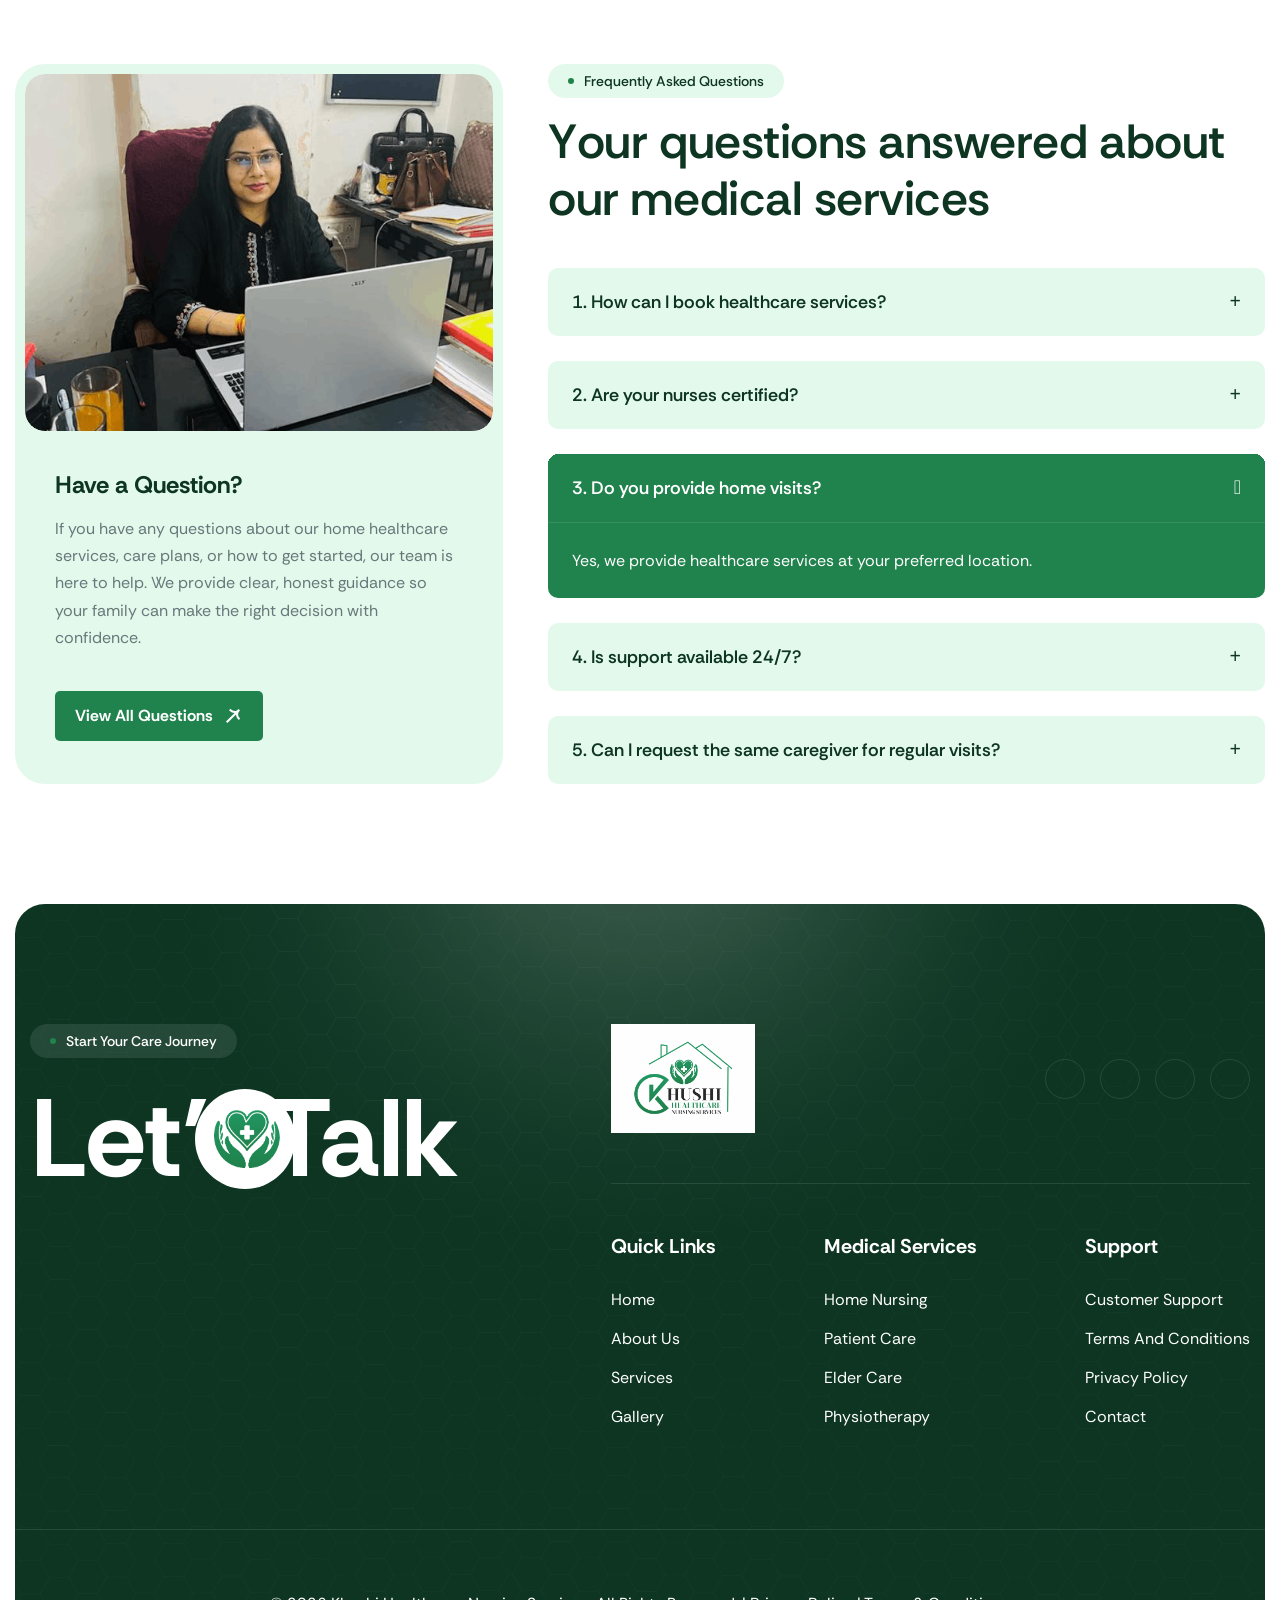
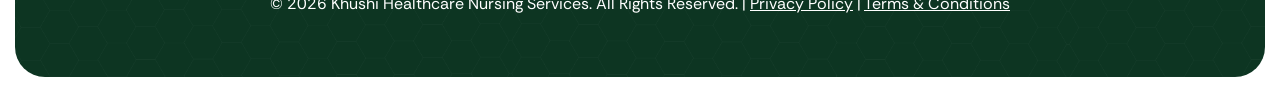
==== commit 727cc9f3: "update" ====
--- a/index.html
+++ b/index.html
@@ -600,8 +600,8 @@
             </div>
 
             <div class="image">
-                <img src="images/gallery-10.jpeg" alt="elder care">
-                <img src="images/gallery-10.jpeg" alt="elder care">
+                <img src="images/old-age.png" alt="elder care">
+                <img src="images/old-age.png" alt="elder care">
             </div>
 
         </div>
--- a/css/custom.css
+++ b/css/custom.css
@@ -1961,6 +1961,7 @@
   height: 328px;
   border: 1px solid var(--divider-color);
   border-radius: 30px;
+  display: none;
 }
 
 .why-choose-us-image-box .years-experience-circle {
@@ -3852,6 +3853,7 @@
   object-position: center top;
   display: block;
   transition: transform 0.7s ease;
+  border-radius: 12px;
 }
 
 .pb-visual:hover img {
@@ -3940,7 +3942,6 @@
   position: relative;
   width: 100%;
   height: 100%;
-  min-height: 380px;
 }
 
 .pb-collage-photo {
@@ -4045,6 +4046,9 @@
   .pb-collage-photo:nth-child(1) { width: 180px; height: 135px; right: 60px; }
   .pb-collage-photo:nth-child(2) { width: 160px; height: 124px; right: 25px; }
   .pb-collage-photo:nth-child(3) { width: 144px; height: 115px; right: 175px; }
+   .why-choose-us-image-box {
+    margin: 40px 0 0;
+  }
 }
 
 @media only screen and (max-width: 991px) {
@@ -4075,6 +4079,7 @@
 }
   .pb-collage-photo:nth-child(2) { width: 138px; height: 108px; bottom: 20px; right: 18px; display: none; }
   .pb-collage-photo:nth-child(3) { display: none; }
+  
 }
 
 @media only screen and (max-width: 767px) {
@@ -4083,7 +4088,7 @@
   .pb-content h1 { font-size: 28px; }
   .pb-tagline { font-size: 13px; margin-bottom: 18px; }
   .pb-wave { width: 160px; height: 120px; }
-  .pb-visual { min-height: 220px; }
+  .pb-visual { min-height:0; }
   .pb-visual--illustration,
   .pb-visual--collage { min-height: 200px; }
   .pb-illus-wrap { width: 150px; height: 150px; }
@@ -4096,6 +4101,7 @@
   .mobile-banner {
     display: block;
   }
+ 
 }
 
 .our-approach {
@@ -6458,6 +6464,7 @@
     width: 100%;
     height: 1px;
 }
+
 }
 
 @media only screen and (max-width: 575px) {
@@ -6553,7 +6560,6 @@
   }
 
   .why-choose-us-image-box {
-    max-width: 600px;
     margin: 0 auto;
   }
 
@@ -7868,12 +7874,16 @@
   }
 
   .why-choose-body-image figure img {
-    aspect-ratio: 1 / 1;
+    aspect-ratio:auto;
   }
 
   .why-choose-us-image-box {
-    padding: 0 20px 60px 20px;
-  }
+    padding:0;
+  }
+
+  .why-choose-us-image figure img {
+    aspect-ratio: auto;
+}
 
   .why-choose-us-image-box::before {
     bottom: 40px;
@@ -7883,6 +7893,7 @@
 
   .why-choose-us-image-box .years-experience-circle {
     top: 35px;
+    display: none;
   }
 
   .years-experience-circle figure img {
@@ -13590,6 +13601,15 @@
     width: 36px;
     height: 36px;
   }
+   .featured-story-card {
+    grid-template-columns: 100%;
+}
+.featured-story-content {
+    padding: 30px 20px;
+}
+.gallery-trust {
+    padding: 40px 0;
+}
 }
 
 @media screen and (max-width: 575px) {
